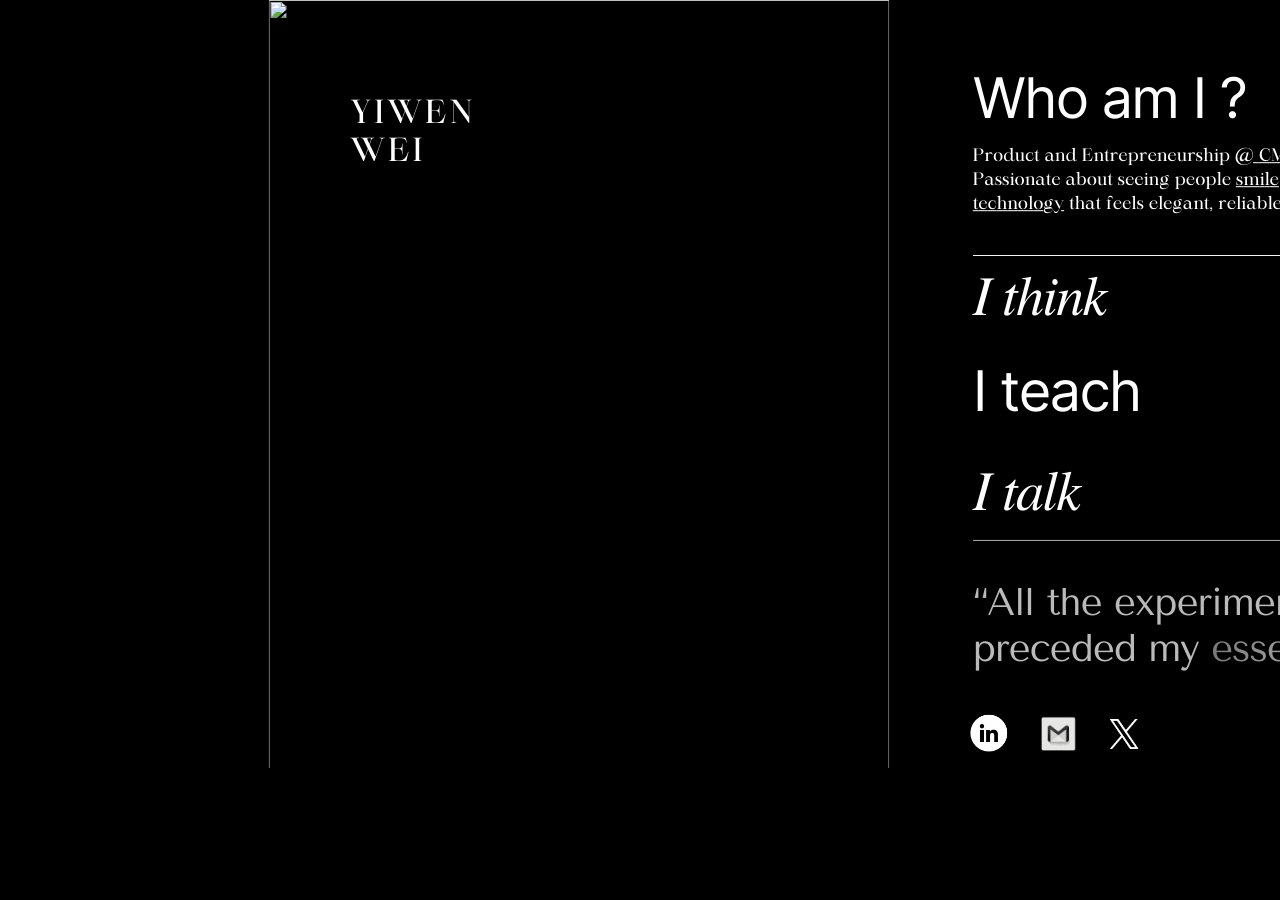
==== index.html @ cec00de2 "Initial commit: Canva portfolio site with local font fix Added @font-face declarations and font file" ====
<html dir="ltr" lang="zh-CN" class="theme light EHoceA"><head><base href="/"><meta charset="utf-8"><title>About Yiwen</title><meta name="app-name" content="export_website"><meta name="viewport" content="width=device-width, initial-scale=1"><link href="_assets/c1ca2d3def7d2287.ltr.css" rel="stylesheet" integrity="sha512-KveRue8/rs6152rrtLfxMZTU0KxVUM6NCJ596+BJI6HG150K3/7Qm46DfFQ6W+0emoL28CSxafCDNz3LKFchPw==" crossorigin="anonymous"><link href="_assets/static_font_4.ltr.css" rel="stylesheet"><link href="_assets/1f8a6f6bbb537094.runtime.js" rel="preload" as="script" crossorigin="anonymous" integrity="sha512-+CbTunkbuCr7mIoYYrFywRikY4MaYtxsS1b74LQ/fZqv4BLDIn92yjPuPOWsNhfhNEtiaW77tVCoNs6pOhcFww==" nonce=""><link href="_assets/fb765918bdc2d19b.s4le6a.vendor.js" rel="preload" as="script" crossorigin="anonymous" integrity="sha512-3VjFGpvNTvgZ+9x5P3x48AnYqgt3wImtyr7Brrkc1siXteKHnrY01r2kGXXPZuXzLfLQStWpxRPP3VEuZGvbQg==" nonce=""><link href="_assets/0fb5f701f46ae649.vendor.js" rel="preload" as="script" crossorigin="anonymous" integrity="sha512-pBu6gIQavVkHQN6pJ71AmrR1b7gJaqLQTOQIdSIhRzWBPe3LMw4cYdHhHiLgWKrIMn5Bw7+KxODkVU2HdrCQBQ==" nonce=""><link href="_assets/fbb09f3e97d2c37e.strings.js" rel="preload" as="script" crossorigin="anonymous" integrity="sha512-7NiBhCUqIbYDdKrbZu+t+xyvQ7RDbWGPdAMPLXkbD4oc9rkWF+8YFRoTaGBjUtn9N1GGR+h0pQAI2SEs7JgWvA==" nonce=""><link href="_assets/490ca3933174bcac.zh-CN.js" rel="preload" as="script" crossorigin="anonymous" integrity="sha512-CxVCpGTheE6O37YBZiXBdAiB2bSPMpC60DYMCWt5UPygSdshewLCFy0R3GC1L9j0eEipETMzH+zCJtPWfB6+fQ==" nonce=""><link href="_assets/ffc163f0c899fff1.js" rel="preload" as="script" crossorigin="anonymous" integrity="sha512-N4pfAkLYr+up09L6IAVlOd1/jBlAYldt3NO6eKLNy8w6Y/wA/sXD1rPYE0/FXITwcrUkSDLEu56kIfMk+ORLow==" nonce=""><meta name="referrer" content="strict-origin-when-cross-origin"><meta property="og:title" content="About Yiwen"><meta property="og:type" content="website"><meta name="description" content="Yiwen Aya Wei is a product and entrepreneurship instructor at CMU. Learn about her passion for elegant technology and helping people smile through innovation."><meta property="og:description" content="Yiwen Aya Wei is a product and entrepreneurship instructor at CMU. Learn about her passion for elegant technology and helping people smile through innovation."><meta name="twitter:description" content="Yiwen Aya Wei is a product and entrepreneurship instructor at CMU. Learn about her passion for elegant technology and helping people smile through innovation."><link rel="shortcut icon" href="_assets/images/2d0b56e7e51cf11036ad8734bdb67e2d.png"><link rel="icon" href="_assets/images/e53c4bd8da5e491d9ab09e7cf0daf874.png" sizes="192x192"><link rel="apple-touch-icon" href="_assets/images/725b756a69a7d4c235070e51acd85560.png" sizes="180x180"><link rel="stylesheet" type="text/css" href="_assets/a618e97bcb1059ad.ltr.css"><link rel="stylesheet" type="text/css" href="_assets/1f49dd41fb5f75f7.ltr.css"><link rel="stylesheet" type="text/css" href="_assets/ccd01f8a6eb123a4.ltr.css"><link rel="stylesheet" type="text/css" href="_assets/dfaff13b34a4593a.ltr.css"><link rel="stylesheet" type="text/css" href="_assets/5504421bb7eb9e32.ltr.css"><link rel="stylesheet" type="text/css" href="_assets/edb7c4ff061bab89.ltr.css"><link rel="stylesheet" type="text/css" href="_assets/dc4946096a210ac2.ltr.css"><link rel="stylesheet" type="text/css" href="_assets/f7688c2d15a1efc4.ltr.css"><link rel="stylesheet" href="css/fonts.css"><link rel="stylesheet" href="css/inline_styles.css"></head><body data-new-gr-c-s-check-loaded="14.1279.0" data-gr-ext-installed=""><div id="root"><div class="yIDCqA"><main class="_8OlyIw"><div class="_4KoDHA"><div class="ZRRuDw"><div style="height: 100%; width: 100%;"><div class="KYQZFA"><section id="PBD4JZDM9w6BmRwP" class="rGeu6w" data-scroll-ready="true" style="background-color: rgb(0, 0, 0);"><div><div class="_8jGYJw" style="width: 1903px; height: 928px;"><div class="fMSICA h517IA" aria-hidden="false"><div class="_5yhCRQ"><div class="onhyOQ" style="width: 1903px; height: 928px; align-items: center;"><div class="twbtjQ"><div class="GDnEHQ" style="width: 1903px; height: 928px; background-color: rgb(255, 255, 255);"><div class="o2Yl2g"><div class="_mXnjA" lang="zh-CN" style="width: 1903px; height: 928px;"><div class="_6t4CHA"><div class="a26Xuw"><div class="fbzKiw" style="background: rgb(0, 0, 0);"></div></div></div><div style="position: absolute; top: 92.8px; left: 92.8px; width: 1717.4px; height: 742.4px;"></div><div id="LBgT3dm0HZMHySR0" class="DF_utQ _0xkaeQ" style="width: 418.847px; height: 1.00531px; transform: translate(972.796px, 254.959px);"><div class="Zp7NQw"><div class="a26Xuw"><div class="fbzKiw" style="background: rgb(255, 255, 255);"></div></div><div style="position: absolute; top: 0px; left: 0px; transform-origin: 0px 0px; height: 1.00531px; width: 418.847px; pointer-events: none; transform: scale(1);"></div></div></div><div id="LBjX0YtvYQlp1MyD" class="DF_utQ _0xkaeQ" style="width: 418.847px; height: 1.00531px; transform: translate(972.796px, 539.839px);"><div class="Zp7NQw"><div class="a26Xuw"><div class="fbzKiw" style="background: rgb(255, 255, 255);"></div></div><div style="position: absolute; top: 0px; left: 0px; transform-origin: 0px 0px; height: 1.00531px; width: 418.847px; pointer-events: none; transform: scale(1);"></div></div></div><div id="__id8" class="DF_utQ _0xkaeQ" style="width: 51.4871px; height: 51.4871px; transform: translate(963.348px, 707.553px);"><div class="Zp7NQw"><div class="a26Xuw"><div class="PcHy7w"><div class="uk_25A Ty61NA"><div class="Izwocg" style="width: 51.4871px; height: 51.4871px; transform: translate(0px, 0px) rotate(0deg);"><img class="_7_i_XA" crossorigin="anonymous" draggable="false" src="_assets/media/9d3722064bab6db6ea065b5bd2889cf3.png"></div></div></div></div><div style="position: absolute; top: 0px; left: 0px; transform-origin: 0px 0px; height: 51.4871px; width: 51.4871px; pointer-events: none; transform: scale(1);"></div></div><a class="_3zDNwA" aria-labelledby="__id8" href="http://www.linkedin.com/in/yiwen-wei" target="_blank" rel="noopener nofollow"></a></div><div id="__id12" class="DF_utQ _0xkaeQ" style="width: 41.131px; height: 41.131px; transform: translate(1037.84px, 713.369px);"><div class="Zp7NQw"><div class="a26Xuw"><div class="PcHy7w"><div class="uk_25A Ty61NA"><div class="Izwocg" style="width: 41.131px; height: 41.131px; transform: translate(0px, 0px) rotate(0deg);"><img class="_7_i_XA" crossorigin="anonymous" draggable="false" src="_assets/media/f44eb77d730d2ccdb31b333d94e9e492.png"></div></div></div></div><div style="position: absolute; top: 0px; left: 0px; transform-origin: 0px 0px; height: 41.131px; width: 41.131px; pointer-events: none; transform: scale(1);"></div></div><a class="_3zDNwA" aria-labelledby="__id12" href="mailto:yiwenwei@andrew.cmu.edu" target="_blank" rel="noopener nofollow"></a></div><div id="__id16" class="DF_utQ _0xkaeQ" style="width: 29.3178px; height: 29.9671px; transform: translate(1109.65px, 718.951px);"><div class="Zp7NQw"><div class="a26Xuw"><div class="PcHy7w"><div class="uk_25A Ty61NA"><div class="Izwocg" style="width: 29.3178px; height: 29.9671px; transform: translate(0px, 0px) rotate(0deg);"><img class="_7_i_XA" crossorigin="anonymous" draggable="false" src="_assets/media/9a21d702b8afd5e2401526742ae43cfd.png"></div></div></div></div><div style="position: absolute; top: 0px; left: 0px; transform-origin: 0px 0px; height: 29.9671px; width: 29.3178px; pointer-events: none; transform: scale(1);"></div></div><a class="_3zDNwA" aria-labelledby="__id16" href="https://x.com/yiwen_aya_wei" target="_blank" rel="noopener nofollow"></a></div><div style="clip-path: polygon(268.5px 0px, 889.352px 0px, 889.352px 768px, 268.5px 768px);"><div id="LBDCd1JmbqkJhPRP" class="DF_utQ _0xkaeQ" style="width: 620.852px; height: 931.278px; transform: translate(268.5px, 0px);"><div class="DF_utQ" style="width: 620.852px; height: 931.278px;"><div class="Zp7NQw"><div class="a26Xuw"><div class="PcHy7w"><div class="uk_25A Ty61NA"><div class="Izwocg" style="width: 620.852px; height: 931.278px; transform: translate(-5.68434e-14px, 0px) rotate(0deg);"><img class="_7_i_XA" crossorigin="anonymous" draggable="false" src="_assets/media/ad4653b889e9ec37ab13d9b732376e54.png"></div></div></div></div><div style="position: absolute; top: 0px; left: 0px; transform-origin: 0px 0px; height: 931.278px; width: 620.852px; pointer-events: none; transform: scale(1);"></div></div></div></div></div><div id="LBzm9W79wkmqfjVS" class="DF_utQ _0xkaeQ" style="width: 391.205px; height: 76px; transform: translate(350.29px, 95.8px);"><div class="aF9o6Q _0yZ6Qg" style="writing-mode: horizontal-tb; width: 391.205px; height: 76px;"><div><div class="E8yZTA"><div><div lang="zh-CN" class="_2UyCZQ vkN2Cw Mb8E_A e1_zQg"><p class="_28USrA GEC0sA XN6uKA _4N4NA" style="font-family: YAEVJbPN7sA_0, auto; --H97cbQ: 31.9996px; color: rgb(255, 255, 255); line-height: 38px; letter-spacing: 0.1em; --gixK-A: 0; text-transform: uppercase; --kJ5CrQ: 0; --zPlnxA: none; list-style-type: none;"><span class="a_GcMg" style="font-size: 1em; font-weight: 700; font-style: normal; color: rgb(255, 255, 255); font-kerning: none; text-decoration-line: none; text-decoration-thickness: initial; text-decoration-style: initial;">Yiwen</span><span class="a_GcMg zYq_BQ" style="font-size: 1em; font-weight: 700; font-style: normal; color: rgb(255, 255, 255); font-kerning: none; text-decoration-line: none; text-decoration-thickness: initial; text-decoration-style: initial;"> </span></p><p class="_28USrA GEC0sA XN6uKA" style="font-family: YAEVJbPN7sA_0, auto; --H97cbQ: 31.9996px; color: rgb(255, 255, 255); line-height: 38px; letter-spacing: 0.1em; --gixK-A: 0; text-transform: uppercase; --kJ5CrQ: 0; --zPlnxA: none; list-style-type: none;"><span class="a_GcMg" style="font-size: 1em; font-weight: 700; font-style: normal; color: rgb(255, 255, 255); font-kerning: none; text-decoration-line: none; text-decoration-thickness: initial; text-decoration-style: initial;">Wei</span></p></div></div></div></div></div></div><div id="LBBsfTgmzmw24h5m" class="DF_utQ _0xkaeQ" style="width: 348.936px; height: 67px; transform: translate(972.796px, 65.2493px);"><div class="aF9o6Q _0yZ6Qg" style="writing-mode: horizontal-tb; width: 348.936px; height: 67px;"><div><div class="E8yZTA"><div><div lang="zh-CN" class="_2UyCZQ vkN2Cw Mb8E_A e1_zQg"><p class="_28USrA GEC0sA XN6uKA _4N4NA" style="font-family: YAFdJlMyO4g_2, auto; --H97cbQ: 56px; color: rgb(255, 255, 255); line-height: 67px; letter-spacing: -0.03em; --gixK-A: 0; text-transform: none; --kJ5CrQ: 0; --zPlnxA: none; list-style-type: none;"><span class="a_GcMg" style="font-size: 1em; font-weight: 400; font-style: normal; color: rgb(255, 255, 255); font-kerning: none; text-decoration-line: none; text-decoration-thickness: initial; text-decoration-style: initial;">Who am I ?</span></p></div></div></div></div></div></div><div id="LB9Mk4jffcm2QdtQ" class="DF_utQ _0xkaeQ" style="width: 275.699px; height: 67px; transform: translate(972.796px, 358.337px);"><div class="aF9o6Q _0yZ6Qg" style="writing-mode: horizontal-tb; width: 275.699px; height: 67px;"><div><div class="E8yZTA"><div><div lang="zh-CN" class="_2UyCZQ vkN2Cw e1_zQg"><p class="_28USrA GEC0sA XN6uKA _4N4NA" style="font-family: YAFdJlMyO4g_2, auto; --H97cbQ: 56px; color: rgb(255, 255, 255); line-height: 67px; letter-spacing: -0.03em; --gixK-A: 0; text-transform: none; --kJ5CrQ: 0; --zPlnxA: none; list-style-type: none;"><span class="a_GcMg" style="font-size: 1em; font-weight: 400; font-style: normal; color: rgb(255, 255, 255); font-kerning: none; text-decoration-line: none; text-decoration-thickness: initial; text-decoration-style: initial;">I teach</span></p></div></div></div></div></div></div><div id="LBnsrLPZQhnNL6q7" class="DF_utQ _0xkaeQ" style="width: 22.8578px; height: 16px; transform: translate(1298.87px, 383.837px);"><div class="aF9o6Q _0yZ6Qg" style="writing-mode: horizontal-tb; width: 22.8578px; height: 16px;"><div><div class="E8yZTA"><div><div lang="zh-CN" class="_2UyCZQ vkN2Cw e1_zQg"><p class="_28USrA GEC0sA XN6uKA _4N4NA" style="font-family: YAFdJlMyO4g_2, auto; --H97cbQ: 13.3333px; color: rgb(255, 255, 255); line-height: 15px; letter-spacing: 0.08em; --gixK-A: 0; text-transform: uppercase; --kJ5CrQ: 0; --zPlnxA: none; list-style-type: none;"><span class="a_GcMg" style="font-size: 1em; font-weight: 400; font-style: normal; color: rgb(255, 255, 255); font-kerning: none; text-decoration-line: none; text-decoration-thickness: initial; text-decoration-style: initial;">02</span></p></div></div></div></div></div></div><div id="LBrtFtQf2kZDQLHR" class="DF_utQ _0xkaeQ" style="width: 611.627px; height: 92px; transform: translate(972.796px, 579.344px); opacity: 0.730937;"><div class="aF9o6Q _0yZ6Qg" style="writing-mode: horizontal-tb; width: 611.627px; height: 92px;"><div><div class="E8yZTA"><div><div lang="zh-CN" class="_2UyCZQ vkN2Cw Mb8E_A e1_zQg"><p class="_28USrA GEC0sA XN6uKA _4N4NA" style="font-family: YACgEVY5j_w_0, auto; --H97cbQ: 38.6671px; color: rgb(255, 255, 255); line-height: 46px; letter-spacing: -0.03em; --gixK-A: 0; text-transform: none; --kJ5CrQ: 0; --zPlnxA: none; list-style-type: none;"><span class="a_GcMg" style="font-size: 1em; font-weight: 400; font-style: normal; color: rgb(255, 255, 255); font-kerning: none; text-decoration-line: none; text-decoration-thickness: initial; text-decoration-style: initial;">“All the experiments I did<br>preceded my </span><span class="a_GcMg" style="--kPI9Uw: 0; font-size: 1em; font-weight: 400; font-style: normal; font-kerning: none; text-decoration-line: none; text-decoration-thickness: initial; text-decoration-style: initial;">essence</span><span class="a_GcMg" style="font-size: 1em; font-weight: 400; font-style: normal; color: rgb(255, 255, 255); font-kerning: none; text-decoration-line: none; text-decoration-thickness: initial; text-decoration-style: initial;">...”</span></p></div></div><div class="IBvdUw" aria-hidden="true"><div lang="zh-CN" class="_2UyCZQ vkN2Cw Mb8E_A"><p class="_28USrA GEC0sA XN6uKA _4N4NA T4Rl4A _6_lymw" style="font-family: YACgEVY5j_w_0, auto; --H97cbQ: 38.6671px; line-height: 46px; letter-spacing: -0.03em; --gixK-A: 0; text-transform: none; --kJ5CrQ: 0; --zPlnxA: none; list-style-type: none; background-image: url(&quot;data:image/svg+xml,%3Csvg xmlns='http://www.w3.org/2000/svg' viewBox='160.963 -30.834 293.747 199.668' width='293.747' height='199.668'%3E%3Cdefs%3E%3ClinearGradient id='g' gradientUnits='userSpaceOnUse' x1='238.297' y1='69' x2='377.375' y2='69'%3E%3Cstop stop-color='%23a6a6a6' stop-opacity='1' offset='0'/%3E%3Cstop stop-color='%23ffffff' stop-opacity='1' offset='1'/%3E%3C/linearGradient%3E%3C/defs%3E%3Crect x='160.963' y='-30.834' width='293.747' height='199.668' fill='url(%23g)'/%3E%3C/svg%3E&quot;); background-position: 238.297px 46.5px; margin-block-start: -77.3342px; --3foukQ: 77.3342px;"><span class="a_GcMg" style="--kPI9Uw: 0; font-size: 1em; font-weight: 400; font-style: normal; font-kerning: none; text-decoration-line: none; text-decoration-thickness: initial; text-decoration-style: initial;">“All the experiments I did<br>preceded my </span><span class="a_GcMg" style="font-size: 1em; font-weight: 400; font-style: normal; color: transparent; font-kerning: none; text-decoration-line: none; text-decoration-thickness: initial; text-decoration-style: initial;">essence</span><span class="a_GcMg" style="--kPI9Uw: 0; font-size: 1em; font-weight: 400; font-style: normal; font-kerning: none; text-decoration-line: none; text-decoration-thickness: initial; text-decoration-style: initial;">...”</span></p></div></div></div></div></div></div><div id="LB4sSj5DxgVQFvYp" class="DF_utQ _0xkaeQ" style="width: 275.699px; height: 68px; transform: translate(972.796px, 259.964px);"><div class="aF9o6Q _0yZ6Qg" style="writing-mode: horizontal-tb; width: 275.699px; height: 68px;"><div><div class="E8yZTA"><div><div lang="zh-CN" class="_2UyCZQ vkN2Cw e1_zQg"><p class="_28USrA GEC0sA XN6uKA _4N4NA" style="font-family: YACgEfOAqSo_0, auto; --H97cbQ: 56px; color: rgb(255, 255, 255); line-height: 67px; letter-spacing: -0.03em; --gixK-A: 0; text-transform: none; --kJ5CrQ: 0; --zPlnxA: none; list-style-type: none;"><span class="a_GcMg" style="font-size: 1em; font-weight: 400; font-style: italic; color: rgb(255, 255, 255); font-kerning: none; text-decoration-line: none; text-decoration-thickness: initial; text-decoration-style: initial;">I think</span></p></div></div></div></div></div></div><div id="LBNFnN3BBrtQ3sWG" class="DF_utQ _0xkaeQ" style="width: 22.8578px; height: 16px; transform: translate(1298.87px, 285.964px);"><div class="aF9o6Q _0yZ6Qg" style="writing-mode: horizontal-tb; width: 22.8578px; height: 16px;"><div class="AModoQ"><div class="_5kZSsQ" style="text-shadow: rgba(0, 0, 0, 0.3) 0.235702px 0.235702px 0.166666px; filter: opacity(1); transform: translate(0px, 0px);"><div><div lang="zh-CN" class="_2UyCZQ vkN2Cw Mb8E_A"><p class="_28USrA GEC0sA XN6uKA _4N4NA" style="font-family: YAFdJlMyO4g_2, auto; --H97cbQ: 13.3333px; color: transparent; line-height: 15px; letter-spacing: 0.08em; --gixK-A: 0; text-transform: uppercase; --kJ5CrQ: 0; --zPlnxA: none; list-style-type: none;"><span class="a_GcMg" style="font-size: 1em; font-weight: 400; font-style: normal; color: transparent; font-kerning: none; text-decoration-line: none; text-decoration-thickness: initial; text-decoration-style: initial;">01</span></p></div></div></div><div><div><div class="E8yZTA"><div><div lang="zh-CN" class="_2UyCZQ vkN2Cw Mb8E_A e1_zQg"><p class="_28USrA GEC0sA XN6uKA _4N4NA" style="font-family: YAFdJlMyO4g_2, auto; --H97cbQ: 13.3333px; color: rgb(255, 255, 255); line-height: 15px; letter-spacing: 0.08em; --gixK-A: 0; text-transform: uppercase; --kJ5CrQ: 0; --zPlnxA: none; list-style-type: none;"><span class="a_GcMg" style="font-size: 1em; font-weight: 400; font-style: normal; color: rgb(255, 255, 255); font-kerning: none; text-decoration-line: none; text-decoration-thickness: initial; text-decoration-style: initial;">01</span></p></div></div></div></div></div></div></div></div><div id="LBVKchzfdp9MpRN0" class="DF_utQ _0xkaeQ" style="width: 275.699px; height: 68px; transform: translate(972.796px, 455.337px);"><div class="aF9o6Q _0yZ6Qg" style="writing-mode: horizontal-tb; width: 275.699px; height: 68px;"><div><div class="E8yZTA"><div><div lang="zh-CN" class="_2UyCZQ vkN2Cw e1_zQg"><p class="_28USrA GEC0sA XN6uKA _4N4NA" style="font-family: YACgEfOAqSo_0, auto; --H97cbQ: 56px; color: rgb(255, 255, 255); line-height: 67px; letter-spacing: -0.03em; --gixK-A: 0; text-transform: none; --kJ5CrQ: 0; --zPlnxA: none; list-style-type: none;"><span class="a_GcMg" style="font-size: 1em; font-weight: 400; font-style: italic; color: rgb(255, 255, 255); font-kerning: none; text-decoration-line: none; text-decoration-thickness: initial; text-decoration-style: initial;">I talk</span></p></div></div></div></div></div></div><div id="LBpzCD4WwzL7XCmt" class="DF_utQ _0xkaeQ" style="width: 22.8578px; height: 16px; transform: translate(1298.87px, 481.337px);"><div class="aF9o6Q _0yZ6Qg" style="writing-mode: horizontal-tb; width: 22.8578px; height: 16px;"><div><div class="E8yZTA"><div><div lang="zh-CN" class="_2UyCZQ vkN2Cw e1_zQg"><p class="_28USrA GEC0sA XN6uKA _4N4NA" style="font-family: YAFdJlMyO4g_2, auto; --H97cbQ: 13.3333px; color: rgb(255, 255, 255); line-height: 15px; letter-spacing: 0.08em; --gixK-A: 0; text-transform: uppercase; --kJ5CrQ: 0; --zPlnxA: none; list-style-type: none;"><span class="a_GcMg" style="font-size: 1em; font-weight: 400; font-style: normal; color: rgb(255, 255, 255); font-kerning: none; text-decoration-line: none; text-decoration-thickness: initial; text-decoration-style: initial;">03</span></p></div></div></div></div></div></div><div id="LBWkLWRYQkZjxbTL" class="DF_utQ _0xkaeQ" style="width: 455.708px; height: 68.5333px; transform: translate(972.796px, 147.926px);"><div class="aF9o6Q _0yZ6Qg" style="writing-mode: horizontal-tb; width: 455.708px; height: 68.5333px;"><div class="AModoQ"><div><div style="transform: translate(0px, -1.73334px);"><div class="E8yZTA"><div><div lang="zh-CN" class="_2UyCZQ vkN2Cw Mb8E_A e1_zQg"><p class="_28USrA GEC0sA XN6uKA SglrXg _4N4NA" style="font-family: YAEVJbPN7sA_0, auto; --H97cbQ: 17.3334px; color: rgb(255, 255, 255); line-height: 24px; letter-spacing: 0em; --gixK-A: 0; text-transform: none; --kJ5CrQ: 0; --zPlnxA: none; list-style-type: none;"><span class="xtSH_A"><span class="a_GcMg jfNO9A" style="font-size: 1em; font-weight: 400; font-style: normal; color: rgb(255, 255, 255); font-kerning: normal; text-decoration-line: none; text-decoration-thickness: initial; text-decoration-style: initial; width: 11.4725px; top: 0px; left: 0px; --q1eooA: 1;">P</span><span class="a_GcMg jfNO9A" style="font-size: 1em; font-weight: 400; font-style: normal; color: rgb(255, 255, 255); font-kerning: normal; text-decoration-line: none; text-decoration-thickness: initial; text-decoration-style: initial; width: 8.71698px; top: 0px; left: 0px; --q1eooA: 1;">r</span><span class="a_GcMg jfNO9A" style="font-size: 1em; font-weight: 400; font-style: normal; color: rgb(255, 255, 255); font-kerning: normal; text-decoration-line: none; text-decoration-thickness: initial; text-decoration-style: initial; width: 10.2247px; top: 0px; left: 0px; --q1eooA: 1;">o</span><span class="a_GcMg jfNO9A" style="font-size: 1em; font-weight: 400; font-style: normal; color: rgb(255, 255, 255); font-kerning: normal; text-decoration-line: none; text-decoration-thickness: initial; text-decoration-style: initial; width: 11.5591px; top: 0px; left: 0px; --q1eooA: 1;">d</span><span class="a_GcMg jfNO9A" style="font-size: 1em; font-weight: 400; font-style: normal; color: rgb(255, 255, 255); font-kerning: normal; text-decoration-line: none; text-decoration-thickness: initial; text-decoration-style: initial; width: 10.294px; top: 0px; left: 0px; --q1eooA: 1;">u</span><span class="a_GcMg jfNO9A" style="font-size: 1em; font-weight: 400; font-style: normal; color: rgb(255, 255, 255); font-kerning: normal; text-decoration-line: none; text-decoration-thickness: initial; text-decoration-style: initial; width: 9.02892px; top: 0px; left: 0px; --q1eooA: 1;">c</span><span class="a_GcMg jfNO9A" style="font-size: 1em; font-weight: 400; font-style: normal; color: rgb(255, 255, 255); font-kerning: normal; text-decoration-line: none; text-decoration-thickness: initial; text-decoration-style: initial; width: 5.52826px; top: 0px; left: 0px; --q1eooA: 1;">t</span></span><span class="a_GcMg zV8YKg" style="font-size: 1em; font-weight: 400; font-style: normal; color: rgb(255, 255, 255); font-kerning: normal; text-decoration-line: none; text-decoration-thickness: initial; text-decoration-style: initial; width: 4.85239px; top: 0px; left: 0px; --q1eooA: 1;"> </span><span class="xtSH_A"><span class="a_GcMg jfNO9A" style="font-size: 1em; font-weight: 400; font-style: normal; color: rgb(255, 255, 255); font-kerning: normal; text-decoration-line: none; text-decoration-thickness: initial; text-decoration-style: initial; width: 10.398px; top: 0px; left: 0px; --q1eooA: 1;">a</span><span class="a_GcMg jfNO9A" style="font-size: 1em; font-weight: 400; font-style: normal; color: rgb(255, 255, 255); font-kerning: normal; text-decoration-line: none; text-decoration-thickness: initial; text-decoration-style: initial; width: 10.6406px; top: 0px; left: 0px; --q1eooA: 1;">n</span><span class="a_GcMg jfNO9A" style="font-size: 1em; font-weight: 400; font-style: normal; color: rgb(255, 255, 255); font-kerning: normal; text-decoration-line: none; text-decoration-thickness: initial; text-decoration-style: initial; width: 11.5591px; top: 0px; left: 0px; --q1eooA: 1;">d</span></span><span class="a_GcMg zV8YKg" style="font-size: 1em; font-weight: 400; font-style: normal; color: rgb(255, 255, 255); font-kerning: normal; text-decoration-line: none; text-decoration-thickness: initial; text-decoration-style: initial; width: 4.85239px; top: 0px; left: 0px; --q1eooA: 1;"> </span><span class="xtSH_A"><span class="a_GcMg jfNO9A" style="font-size: 1em; font-weight: 400; font-style: normal; color: rgb(255, 255, 255); font-kerning: normal; text-decoration-line: none; text-decoration-thickness: initial; text-decoration-style: initial; width: 11.5764px; top: 0px; left: 0px; --q1eooA: 1;">E</span><span class="a_GcMg jfNO9A" style="font-size: 1em; font-weight: 400; font-style: normal; color: rgb(255, 255, 255); font-kerning: normal; text-decoration-line: none; text-decoration-thickness: initial; text-decoration-style: initial; width: 10.6406px; top: 0px; left: 0px; --q1eooA: 1;">n</span><span class="a_GcMg jfNO9A" style="font-size: 1em; font-weight: 400; font-style: normal; color: rgb(255, 255, 255); font-kerning: normal; text-decoration-line: none; text-decoration-thickness: initial; text-decoration-style: initial; width: 5.52826px; top: 0px; left: 0px; --q1eooA: 1;">t</span><span class="a_GcMg jfNO9A" style="font-size: 1em; font-weight: 400; font-style: normal; color: rgb(255, 255, 255); font-kerning: normal; text-decoration-line: none; text-decoration-thickness: initial; text-decoration-style: initial; width: 8.71698px; top: 0px; left: 0px; --q1eooA: 1;">r</span><span class="a_GcMg jfNO9A" style="font-size: 1em; font-weight: 400; font-style: normal; color: rgb(255, 255, 255); font-kerning: normal; text-decoration-line: none; text-decoration-thickness: initial; text-decoration-style: initial; width: 9.28888px; top: 0px; left: 0px; --q1eooA: 1;">e</span><span class="a_GcMg jfNO9A" style="font-size: 1em; font-weight: 400; font-style: normal; color: rgb(255, 255, 255); font-kerning: normal; text-decoration-line: none; text-decoration-thickness: initial; text-decoration-style: initial; width: 11.2472px; top: 0px; left: 0px; --q1eooA: 1;">p</span><span class="a_GcMg jfNO9A" style="font-size: 1em; font-weight: 400; font-style: normal; color: rgb(255, 255, 255); font-kerning: normal; text-decoration-line: none; text-decoration-thickness: initial; text-decoration-style: initial; width: 8.71698px; top: 0px; left: 0px; --q1eooA: 1;">r</span><span class="a_GcMg jfNO9A" style="font-size: 1em; font-weight: 400; font-style: normal; color: rgb(255, 255, 255); font-kerning: normal; text-decoration-line: none; text-decoration-thickness: initial; text-decoration-style: initial; width: 9.28888px; top: 0px; left: 0px; --q1eooA: 1;">e</span><span class="a_GcMg jfNO9A" style="font-size: 1em; font-weight: 400; font-style: normal; color: rgb(255, 255, 255); font-kerning: normal; text-decoration-line: none; text-decoration-thickness: initial; text-decoration-style: initial; width: 10.6406px; top: 0px; left: 0px; --q1eooA: 1;">n</span><span class="a_GcMg jfNO9A" style="font-size: 1em; font-weight: 400; font-style: normal; color: rgb(255, 255, 255); font-kerning: normal; text-decoration-line: none; text-decoration-thickness: initial; text-decoration-style: initial; width: 9.28888px; top: 0px; left: 0px; --q1eooA: 1;">e</span><span class="a_GcMg jfNO9A" style="font-size: 1em; font-weight: 400; font-style: normal; color: rgb(255, 255, 255); font-kerning: normal; text-decoration-line: none; text-decoration-thickness: initial; text-decoration-style: initial; width: 10.294px; top: 0px; left: 0px; --q1eooA: 1;">u</span><span class="a_GcMg jfNO9A" style="font-size: 1em; font-weight: 400; font-style: normal; color: rgb(255, 255, 255); font-kerning: normal; text-decoration-line: none; text-decoration-thickness: initial; text-decoration-style: initial; width: 8.71698px; top: 0px; left: 0px; --q1eooA: 1;">r</span><span class="a_GcMg jfNO9A" style="font-size: 1em; font-weight: 400; font-style: normal; color: rgb(255, 255, 255); font-kerning: normal; text-decoration-line: none; text-decoration-thickness: initial; text-decoration-style: initial; width: 7.3999px; top: 0px; left: 0px; --q1eooA: 1;">s</span><span class="a_GcMg jfNO9A" style="font-size: 1em; font-weight: 400; font-style: normal; color: rgb(255, 255, 255); font-kerning: normal; text-decoration-line: none; text-decoration-thickness: initial; text-decoration-style: initial; width: 10.6406px; top: 0px; left: 0px; --q1eooA: 1;">h</span><span class="a_GcMg jfNO9A" style="font-size: 1em; font-weight: 400; font-style: normal; color: rgb(255, 255, 255); font-kerning: normal; text-decoration-line: none; text-decoration-thickness: initial; text-decoration-style: initial; width: 5.09502px; top: 0px; left: 0px; --q1eooA: 1;">i</span><span class="a_GcMg jfNO9A" style="font-size: 1em; font-weight: 400; font-style: normal; color: rgb(255, 255, 255); font-kerning: normal; text-decoration-line: none; text-decoration-thickness: initial; text-decoration-style: initial; width: 11.2472px; top: 0px; left: 0px; --q1eooA: 1;">p</span></span><span class="a_GcMg zV8YKg" style="font-size: 1em; font-weight: 400; font-style: normal; color: rgb(255, 255, 255); font-kerning: normal; text-decoration-line: none; text-decoration-thickness: initial; text-decoration-style: initial; width: 4.85239px; top: 0px; left: 0px; --q1eooA: 1;"> </span><span class="a_GcMg jfNO9A" style="font-size: 1em; font-weight: 400; font-style: normal; color: rgb(255, 255, 255); font-kerning: normal; text-decoration-line: underline; text-decoration-thickness: initial; text-decoration-style: initial; width: 18.9763px; top: 0px; left: 0px; --q1eooA: 1;">@</span><span class="a_GcMg zV8YKg" style="font-size: 1em; font-weight: 400; font-style: normal; color: rgb(255, 255, 255); font-kerning: normal; text-decoration-line: underline; text-decoration-thickness: initial; text-decoration-style: initial; width: 4.85239px; top: 0px; left: 0px; --q1eooA: 1;"> </span><span class="xtSH_A"><span class="a_GcMg jfNO9A" style="font-size: 1em; font-weight: 400; font-style: normal; color: rgb(255, 255, 255); font-kerning: normal; text-decoration-line: underline; text-decoration-thickness: initial; text-decoration-style: initial; width: 12.3736px; top: 0px; left: 0px; --q1eooA: 1;">C</span><span class="a_GcMg jfNO9A" style="font-size: 1em; font-weight: 400; font-style: normal; color: rgb(255, 255, 255); font-kerning: normal; text-decoration-line: underline; text-decoration-thickness: initial; text-decoration-style: initial; width: 14.8691px; top: 0px; left: 0px; --q1eooA: 1;">M</span><span class="a_GcMg jfNO9A" style="font-size: 1em; font-weight: 400; font-style: normal; color: rgb(255, 255, 255); font-kerning: normal; text-decoration-line: underline; text-decoration-thickness: initial; text-decoration-style: initial; width: 12.8242px; top: 0px; left: 0px; --q1eooA: 1;">U</span></span></p><p class="_28USrA GEC0sA XN6uKA SglrXg" style="font-family: YAEVJbPN7sA_0, auto; --H97cbQ: 17.3334px; color: rgb(255, 255, 255); line-height: 24px; letter-spacing: 0em; --gixK-A: 0; text-transform: none; --kJ5CrQ: 0; --zPlnxA: none; list-style-type: none;"><span class="xtSH_A"><span class="a_GcMg jfNO9A" style="font-size: 1em; font-weight: 400; font-style: normal; color: rgb(255, 255, 255); font-kerning: normal; text-decoration-line: none; text-decoration-thickness: initial; text-decoration-style: initial; width: 11.4725px; top: 0px; left: 0px; --q1eooA: 1;">P</span><span class="a_GcMg jfNO9A" style="font-size: 1em; font-weight: 400; font-style: normal; color: rgb(255, 255, 255); font-kerning: normal; text-decoration-line: none; text-decoration-thickness: initial; text-decoration-style: initial; width: 10.398px; top: 0px; left: 0px; --q1eooA: 1;">a</span><span class="a_GcMg jfNO9A" style="font-size: 1em; font-weight: 400; font-style: normal; color: rgb(255, 255, 255); font-kerning: normal; text-decoration-line: none; text-decoration-thickness: initial; text-decoration-style: initial; width: 7.3999px; top: 0px; left: 0px; --q1eooA: 1;">s</span><span class="a_GcMg jfNO9A" style="font-size: 1em; font-weight: 400; font-style: normal; color: rgb(255, 255, 255); font-kerning: normal; text-decoration-line: none; text-decoration-thickness: initial; text-decoration-style: initial; width: 7.3999px; top: 0px; left: 0px; --q1eooA: 1;">s</span><span class="a_GcMg jfNO9A" style="font-size: 1em; font-weight: 400; font-style: normal; color: rgb(255, 255, 255); font-kerning: normal; text-decoration-line: none; text-decoration-thickness: initial; text-decoration-style: initial; width: 5.09502px; top: 0px; left: 0px; --q1eooA: 1;">i</span><span class="a_GcMg jfNO9A" style="font-size: 1em; font-weight: 400; font-style: normal; color: rgb(255, 255, 255); font-kerning: normal; text-decoration-line: none; text-decoration-thickness: initial; text-decoration-style: initial; width: 10.2247px; top: 0px; left: 0px; --q1eooA: 1;">o</span><span class="a_GcMg jfNO9A" style="font-size: 1em; font-weight: 400; font-style: normal; color: rgb(255, 255, 255); font-kerning: normal; text-decoration-line: none; text-decoration-thickness: initial; text-decoration-style: initial; width: 10.6406px; top: 0px; left: 0px; --q1eooA: 1;">n</span><span class="a_GcMg jfNO9A" style="font-size: 1em; font-weight: 400; font-style: normal; color: rgb(255, 255, 255); font-kerning: normal; text-decoration-line: none; text-decoration-thickness: initial; text-decoration-style: initial; width: 10.398px; top: 0px; left: 0px; --q1eooA: 1;">a</span><span class="a_GcMg jfNO9A" style="font-size: 1em; font-weight: 400; font-style: normal; color: rgb(255, 255, 255); font-kerning: normal; text-decoration-line: none; text-decoration-thickness: initial; text-decoration-style: initial; width: 5.52826px; top: 0px; left: 0px; --q1eooA: 1;">t</span><span class="a_GcMg jfNO9A" style="font-size: 1em; font-weight: 400; font-style: normal; color: rgb(255, 255, 255); font-kerning: normal; text-decoration-line: none; text-decoration-thickness: initial; text-decoration-style: initial; width: 9.28888px; top: 0px; left: 0px; --q1eooA: 1;">e</span></span><span class="a_GcMg zV8YKg" style="font-size: 1em; font-weight: 400; font-style: normal; color: rgb(255, 255, 255); font-kerning: normal; text-decoration-line: none; text-decoration-thickness: initial; text-decoration-style: initial; width: 4.85239px; top: 0px; left: 0px; --q1eooA: 1;"> </span><span class="xtSH_A"><span class="a_GcMg jfNO9A" style="font-size: 1em; font-weight: 400; font-style: normal; color: rgb(255, 255, 255); font-kerning: normal; text-decoration-line: none; text-decoration-thickness: initial; text-decoration-style: initial; width: 10.398px; top: 0px; left: 0px; --q1eooA: 1;">a</span><span class="a_GcMg jfNO9A" style="font-size: 1em; font-weight: 400; font-style: normal; color: rgb(255, 255, 255); font-kerning: normal; text-decoration-line: none; text-decoration-thickness: initial; text-decoration-style: initial; width: 10.9006px; top: 0px; left: 0px; --q1eooA: 1;">b</span><span class="a_GcMg jfNO9A" style="font-size: 1em; font-weight: 400; font-style: normal; color: rgb(255, 255, 255); font-kerning: normal; text-decoration-line: none; text-decoration-thickness: initial; text-decoration-style: initial; width: 10.2247px; top: 0px; left: 0px; --q1eooA: 1;">o</span><span class="a_GcMg jfNO9A" style="font-size: 1em; font-weight: 400; font-style: normal; color: rgb(255, 255, 255); font-kerning: normal; text-decoration-line: none; text-decoration-thickness: initial; text-decoration-style: initial; width: 10.294px; top: 0px; left: 0px; --q1eooA: 1;">u</span><span class="a_GcMg jfNO9A" style="font-size: 1em; font-weight: 400; font-style: normal; color: rgb(255, 255, 255); font-kerning: normal; text-decoration-line: none; text-decoration-thickness: initial; text-decoration-style: initial; width: 5.52826px; top: 0px; left: 0px; --q1eooA: 1;">t</span></span><span class="a_GcMg zV8YKg" style="font-size: 1em; font-weight: 400; font-style: normal; color: rgb(255, 255, 255); font-kerning: normal; text-decoration-line: none; text-decoration-thickness: initial; text-decoration-style: initial; width: 4.85239px; top: 0px; left: 0px; --q1eooA: 1;"> </span><span class="xtSH_A"><span class="a_GcMg jfNO9A" style="font-size: 1em; font-weight: 400; font-style: normal; color: rgb(255, 255, 255); font-kerning: normal; text-decoration-line: none; text-decoration-thickness: initial; text-decoration-style: initial; width: 7.3999px; top: 0px; left: 0px; --q1eooA: 1;">s</span><span class="a_GcMg jfNO9A" style="font-size: 1em; font-weight: 400; font-style: normal; color: rgb(255, 255, 255); font-kerning: normal; text-decoration-line: none; text-decoration-thickness: initial; text-decoration-style: initial; width: 9.28888px; top: 0px; left: 0px; --q1eooA: 1;">e</span><span class="a_GcMg jfNO9A" style="font-size: 1em; font-weight: 400; font-style: normal; color: rgb(255, 255, 255); font-kerning: normal; text-decoration-line: none; text-decoration-thickness: initial; text-decoration-style: initial; width: 9.28888px; top: 0px; left: 0px; --q1eooA: 1;">e</span><span class="a_GcMg jfNO9A" style="font-size: 1em; font-weight: 400; font-style: normal; color: rgb(255, 255, 255); font-kerning: normal; text-decoration-line: none; text-decoration-thickness: initial; text-decoration-style: initial; width: 5.09502px; top: 0px; left: 0px; --q1eooA: 1;">i</span><span class="a_GcMg jfNO9A" style="font-size: 1em; font-weight: 400; font-style: normal; color: rgb(255, 255, 255); font-kerning: normal; text-decoration-line: none; text-decoration-thickness: initial; text-decoration-style: initial; width: 10.6406px; top: 0px; left: 0px; --q1eooA: 1;">n</span><span class="a_GcMg jfNO9A" style="font-size: 1em; font-weight: 400; font-style: normal; color: rgb(255, 255, 255); font-kerning: normal; text-decoration-line: none; text-decoration-thickness: initial; text-decoration-style: initial; width: 10.5193px; top: 0px; left: 0px; --q1eooA: 1;">g</span></span><span class="a_GcMg zV8YKg" style="font-size: 1em; font-weight: 400; font-style: normal; color: rgb(255, 255, 255); font-kerning: normal; text-decoration-line: none; text-decoration-thickness: initial; text-decoration-style: initial; width: 4.85239px; top: 0px; left: 0px; --q1eooA: 1;"> </span><span class="xtSH_A"><span class="a_GcMg jfNO9A" style="font-size: 1em; font-weight: 400; font-style: normal; color: rgb(255, 255, 255); font-kerning: normal; text-decoration-line: none; text-decoration-thickness: initial; text-decoration-style: initial; width: 11.2472px; top: 0px; left: 0px; --q1eooA: 1;">p</span><span class="a_GcMg jfNO9A" style="font-size: 1em; font-weight: 400; font-style: normal; color: rgb(255, 255, 255); font-kerning: normal; text-decoration-line: none; text-decoration-thickness: initial; text-decoration-style: initial; width: 9.28888px; top: 0px; left: 0px; --q1eooA: 1;">e</span><span class="a_GcMg jfNO9A" style="font-size: 1em; font-weight: 400; font-style: normal; color: rgb(255, 255, 255); font-kerning: normal; text-decoration-line: none; text-decoration-thickness: initial; text-decoration-style: initial; width: 10.2247px; top: 0px; left: 0px; --q1eooA: 1;">o</span><span class="a_GcMg jfNO9A" style="font-size: 1em; font-weight: 400; font-style: normal; color: rgb(255, 255, 255); font-kerning: normal; text-decoration-line: none; text-decoration-thickness: initial; text-decoration-style: initial; width: 11.2472px; top: 0px; left: 0px; --q1eooA: 1;">p</span><span class="a_GcMg jfNO9A" style="font-size: 1em; font-weight: 400; font-style: normal; color: rgb(255, 255, 255); font-kerning: normal; text-decoration-line: none; text-decoration-thickness: initial; text-decoration-style: initial; width: 5.07768px; top: 0px; left: 0px; --q1eooA: 1;">l</span><span class="a_GcMg jfNO9A" style="font-size: 1em; font-weight: 400; font-style: normal; color: rgb(255, 255, 255); font-kerning: normal; text-decoration-line: none; text-decoration-thickness: initial; text-decoration-style: initial; width: 9.28888px; top: 0px; left: 0px; --q1eooA: 1;">e</span></span><span class="a_GcMg zV8YKg" style="font-size: 1em; font-weight: 400; font-style: normal; color: rgb(255, 255, 255); font-kerning: normal; text-decoration-line: none; text-decoration-thickness: initial; text-decoration-style: initial; width: 4.85239px; top: 0px; left: 0px; --q1eooA: 1;"> </span><span class="xtSH_A"><span class="a_GcMg jfNO9A" style="font-size: 1em; font-weight: 400; font-style: normal; color: rgb(255, 255, 255); font-kerning: normal; text-decoration-line: underline; text-decoration-thickness: initial; text-decoration-style: initial; width: 7.3999px; top: 0px; left: 0px; --q1eooA: 1;">s</span><span class="a_GcMg jfNO9A" style="font-size: 1em; font-weight: 400; font-style: normal; color: rgb(255, 255, 255); font-kerning: normal; text-decoration-line: underline; text-decoration-thickness: initial; text-decoration-style: initial; width: 16.2035px; top: 0px; left: 0px; --q1eooA: 1;">m</span><span class="a_GcMg jfNO9A" style="font-size: 1em; font-weight: 400; font-style: normal; color: rgb(255, 255, 255); font-kerning: normal; text-decoration-line: underline; text-decoration-thickness: initial; text-decoration-style: initial; width: 5.09502px; top: 0px; left: 0px; --q1eooA: 1;">i</span><span class="a_GcMg jfNO9A" style="font-size: 1em; font-weight: 400; font-style: normal; color: rgb(255, 255, 255); font-kerning: normal; text-decoration-line: underline; text-decoration-thickness: initial; text-decoration-style: initial; width: 5.07768px; top: 0px; left: 0px; --q1eooA: 1;">l</span><span class="a_GcMg jfNO9A" style="font-size: 1em; font-weight: 400; font-style: normal; color: rgb(255, 255, 255); font-kerning: normal; text-decoration-line: underline; text-decoration-thickness: initial; text-decoration-style: initial; width: 9.28888px; top: 0px; left: 0px; --q1eooA: 1;">e</span></span><span class="a_GcMg zV8YKg" style="font-size: 1em; font-weight: 400; font-style: normal; color: rgb(255, 255, 255); font-kerning: normal; text-decoration-line: none; text-decoration-thickness: initial; text-decoration-style: initial; width: 4.85239px; top: 0px; left: 0px; --q1eooA: 1;"> </span><span class="xtSH_A"><span class="a_GcMg jfNO9A" style="font-size: 1em; font-weight: 400; font-style: normal; color: rgb(255, 255, 255); font-kerning: normal; text-decoration-line: none; text-decoration-thickness: initial; text-decoration-style: initial; width: 10.398px; top: 0px; left: 0px; --q1eooA: 1;">a</span><span class="a_GcMg jfNO9A" style="font-size: 1em; font-weight: 400; font-style: normal; color: rgb(255, 255, 255); font-kerning: normal; text-decoration-line: none; text-decoration-thickness: initial; text-decoration-style: initial; width: 10.6406px; top: 0px; left: 0px; --q1eooA: 1;">n</span><span class="a_GcMg jfNO9A" style="font-size: 1em; font-weight: 400; font-style: normal; color: rgb(255, 255, 255); font-kerning: normal; text-decoration-line: none; text-decoration-thickness: initial; text-decoration-style: initial; width: 11.5591px; top: 0px; left: 0px; --q1eooA: 1;">d</span></span><span class="a_GcMg zV8YKg" style="font-size: 1em; font-weight: 400; font-style: normal; color: rgb(255, 255, 255); font-kerning: normal; text-decoration-line: none; text-decoration-thickness: initial; text-decoration-style: initial; width: 4.85239px; top: 0px; left: 0px; --q1eooA: 1;"> </span><span class="xtSH_A"><span class="a_GcMg jfNO9A" style="font-size: 1em; font-weight: 400; font-style: normal; color: rgb(255, 255, 255); font-kerning: normal; text-decoration-line: none; text-decoration-thickness: initial; text-decoration-style: initial; width: 11.5591px; top: 0px; left: 0px; --q1eooA: 1;">d</span><span class="a_GcMg jfNO9A" style="font-size: 1em; font-weight: 400; font-style: normal; color: rgb(255, 255, 255); font-kerning: normal; text-decoration-line: none; text-decoration-thickness: initial; text-decoration-style: initial; width: 9.28888px; top: 0px; left: 0px; --q1eooA: 1;">e</span><span class="a_GcMg jfNO9A" style="font-size: 1em; font-weight: 400; font-style: normal; color: rgb(255, 255, 255); font-kerning: normal; text-decoration-line: none; text-decoration-thickness: initial; text-decoration-style: initial; width: 7.3999px; top: 0px; left: 0px; --q1eooA: 1;">s</span><span class="a_GcMg jfNO9A" style="font-size: 1em; font-weight: 400; font-style: normal; color: rgb(255, 255, 255); font-kerning: normal; text-decoration-line: none; text-decoration-thickness: initial; text-decoration-style: initial; width: 5.09502px; top: 0px; left: 0px; --q1eooA: 1;">i</span><span class="a_GcMg jfNO9A" style="font-size: 1em; font-weight: 400; font-style: normal; color: rgb(255, 255, 255); font-kerning: normal; text-decoration-line: none; text-decoration-thickness: initial; text-decoration-style: initial; width: 10.5193px; top: 0px; left: 0px; --q1eooA: 1;">g</span><span class="a_GcMg jfNO9A" style="font-size: 1em; font-weight: 400; font-style: normal; color: rgb(255, 255, 255); font-kerning: normal; text-decoration-line: none; text-decoration-thickness: initial; text-decoration-style: initial; width: 10.6406px; top: 0px; left: 0px; --q1eooA: 1;">n</span><span class="a_GcMg jfNO9A" style="font-size: 1em; font-weight: 400; font-style: normal; color: rgb(255, 255, 255); font-kerning: normal; text-decoration-line: none; text-decoration-thickness: initial; text-decoration-style: initial; width: 5.09502px; top: 0px; left: 0px; --q1eooA: 1;">i</span><span class="a_GcMg jfNO9A" style="font-size: 1em; font-weight: 400; font-style: normal; color: rgb(255, 255, 255); font-kerning: normal; text-decoration-line: none; text-decoration-thickness: initial; text-decoration-style: initial; width: 10.6406px; top: 0px; left: 0px; --q1eooA: 1;">n</span><span class="a_GcMg jfNO9A" style="font-size: 1em; font-weight: 400; font-style: normal; color: rgb(255, 255, 255); font-kerning: normal; text-decoration-line: none; text-decoration-thickness: initial; text-decoration-style: initial; width: 10.5193px; top: 0px; left: 0px; --q1eooA: 1;">g</span></span><span class="a_GcMg zV8YKg" style="font-size: 1em; font-weight: 400; font-style: normal; color: rgb(255, 255, 255); font-kerning: normal; text-decoration-line: none; text-decoration-thickness: initial; text-decoration-style: initial; width: 4.85239px; top: 0px; left: 0px; --q1eooA: 1;"><br></span><span class="xtSH_A"><span class="a_GcMg jfNO9A" style="font-size: 1em; font-weight: 400; font-style: normal; color: rgb(255, 255, 255); font-kerning: normal; text-decoration-line: underline; text-decoration-thickness: initial; text-decoration-style: initial; width: 5.52826px; top: 0px; left: 0px; --q1eooA: 1;">t</span><span class="a_GcMg jfNO9A" style="font-size: 1em; font-weight: 400; font-style: normal; color: rgb(255, 255, 255); font-kerning: normal; text-decoration-line: underline; text-decoration-thickness: initial; text-decoration-style: initial; width: 9.28888px; top: 0px; left: 0px; --q1eooA: 1;">e</span><span class="a_GcMg jfNO9A" style="font-size: 1em; font-weight: 400; font-style: normal; color: rgb(255, 255, 255); font-kerning: normal; text-decoration-line: underline; text-decoration-thickness: initial; text-decoration-style: initial; width: 9.02892px; top: 0px; left: 0px; --q1eooA: 1;">c</span><span class="a_GcMg jfNO9A" style="font-size: 1em; font-weight: 400; font-style: normal; color: rgb(255, 255, 255); font-kerning: normal; text-decoration-line: underline; text-decoration-thickness: initial; text-decoration-style: initial; width: 10.6406px; top: 0px; left: 0px; --q1eooA: 1;">h</span><span class="a_GcMg jfNO9A" style="font-size: 1em; font-weight: 400; font-style: normal; color: rgb(255, 255, 255); font-kerning: normal; text-decoration-line: underline; text-decoration-thickness: initial; text-decoration-style: initial; width: 10.6406px; top: 0px; left: 0px; --q1eooA: 1;">n</span><span class="a_GcMg jfNO9A" style="font-size: 1em; font-weight: 400; font-style: normal; color: rgb(255, 255, 255); font-kerning: normal; text-decoration-line: underline; text-decoration-thickness: initial; text-decoration-style: initial; width: 10.2247px; top: 0px; left: 0px; --q1eooA: 1;">o</span><span class="a_GcMg jfNO9A" style="font-size: 1em; font-weight: 400; font-style: normal; color: rgb(255, 255, 255); font-kerning: normal; text-decoration-line: underline; text-decoration-thickness: initial; text-decoration-style: initial; width: 5.07768px; top: 0px; left: 0px; --q1eooA: 1;">l</span><span class="a_GcMg jfNO9A" style="font-size: 1em; font-weight: 400; font-style: normal; color: rgb(255, 255, 255); font-kerning: normal; text-decoration-line: underline; text-decoration-thickness: initial; text-decoration-style: initial; width: 10.2247px; top: 0px; left: 0px; --q1eooA: 1;">o</span><span class="a_GcMg jfNO9A" style="font-size: 1em; font-weight: 400; font-style: normal; color: rgb(255, 255, 255); font-kerning: normal; text-decoration-line: underline; text-decoration-thickness: initial; text-decoration-style: initial; width: 10.5193px; top: 0px; left: 0px; --q1eooA: 1;">g</span><span class="a_GcMg jfNO9A" style="font-size: 1em; font-weight: 400; font-style: normal; color: rgb(255, 255, 255); font-kerning: normal; text-decoration-line: underline; text-decoration-thickness: initial; text-decoration-style: initial; width: 10.242px; top: 0px; left: 0px; --q1eooA: 1;">y</span></span><span class="a_GcMg zV8YKg" style="font-size: 1em; font-weight: 400; font-style: normal; color: rgb(255, 255, 255); font-kerning: normal; text-decoration-line: none; text-decoration-thickness: initial; text-decoration-style: initial; width: 4.85239px; top: 0px; left: 0px; --q1eooA: 1;"> </span><span class="xtSH_A"><span class="a_GcMg jfNO9A" style="font-size: 1em; font-weight: 400; font-style: normal; color: rgb(255, 255, 255); font-kerning: normal; text-decoration-line: none; text-decoration-thickness: initial; text-decoration-style: initial; width: 5.52826px; top: 0px; left: 0px; --q1eooA: 1;">t</span><span class="a_GcMg jfNO9A" style="font-size: 1em; font-weight: 400; font-style: normal; color: rgb(255, 255, 255); font-kerning: normal; text-decoration-line: none; text-decoration-thickness: initial; text-decoration-style: initial; width: 10.6406px; top: 0px; left: 0px; --q1eooA: 1;">h</span><span class="a_GcMg jfNO9A" style="font-size: 1em; font-weight: 400; font-style: normal; color: rgb(255, 255, 255); font-kerning: normal; text-decoration-line: none; text-decoration-thickness: initial; text-decoration-style: initial; width: 10.398px; top: 0px; left: 0px; --q1eooA: 1;">a</span><span class="a_GcMg jfNO9A" style="font-size: 1em; font-weight: 400; font-style: normal; color: rgb(255, 255, 255); font-kerning: normal; text-decoration-line: none; text-decoration-thickness: initial; text-decoration-style: initial; width: 5.52826px; top: 0px; left: 0px; --q1eooA: 1;">t</span></span><span class="a_GcMg zV8YKg" style="font-size: 1em; font-weight: 400; font-style: normal; color: rgb(255, 255, 255); font-kerning: normal; text-decoration-line: none; text-decoration-thickness: initial; text-decoration-style: initial; width: 4.85239px; top: 0px; left: 0px; --q1eooA: 1;"> </span><span class="xtSH_A"><span class="a_GcMg jfNO9A" style="font-size: 1em; font-weight: 400; font-style: normal; color: rgb(255, 255, 255); font-kerning: normal; text-decoration-line: none; text-decoration-thickness: initial; text-decoration-style: initial; width: 6.91466px; top: 0px; left: 0px; --q1eooA: 1;">f</span><span class="a_GcMg jfNO9A" style="font-size: 1em; font-weight: 400; font-style: normal; color: rgb(255, 255, 255); font-kerning: normal; text-decoration-line: none; text-decoration-thickness: initial; text-decoration-style: initial; width: 9.28888px; top: 0px; left: 0px; --q1eooA: 1;">e</span><span class="a_GcMg jfNO9A" style="font-size: 1em; font-weight: 400; font-style: normal; color: rgb(255, 255, 255); font-kerning: normal; text-decoration-line: none; text-decoration-thickness: initial; text-decoration-style: initial; width: 9.28888px; top: 0px; left: 0px; --q1eooA: 1;">e</span><span class="a_GcMg jfNO9A" style="font-size: 1em; font-weight: 400; font-style: normal; color: rgb(255, 255, 255); font-kerning: normal; text-decoration-line: none; text-decoration-thickness: initial; text-decoration-style: initial; width: 5.07768px; top: 0px; left: 0px; --q1eooA: 1;">l</span><span class="a_GcMg jfNO9A" style="font-size: 1em; font-weight: 400; font-style: normal; color: rgb(255, 255, 255); font-kerning: normal; text-decoration-line: none; text-decoration-thickness: initial; text-decoration-style: initial; width: 7.3999px; top: 0px; left: 0px; --q1eooA: 1;">s</span></span><span class="a_GcMg zV8YKg" style="font-size: 1em; font-weight: 400; font-style: normal; color: rgb(255, 255, 255); font-kerning: normal; text-decoration-line: none; text-decoration-thickness: initial; text-decoration-style: initial; width: 4.85239px; top: 0px; left: 0px; --q1eooA: 1;"> </span><span class="xtSH_A"><span class="a_GcMg jfNO9A" style="font-size: 1em; font-weight: 400; font-style: normal; color: rgb(255, 255, 255); font-kerning: normal; text-decoration-line: none; text-decoration-thickness: initial; text-decoration-style: initial; width: 9.28888px; top: 0px; left: 0px; --q1eooA: 1;">e</span><span class="a_GcMg jfNO9A" style="font-size: 1em; font-weight: 400; font-style: normal; color: rgb(255, 255, 255); font-kerning: normal; text-decoration-line: none; text-decoration-thickness: initial; text-decoration-style: initial; width: 5.07768px; top: 0px; left: 0px; --q1eooA: 1;">l</span><span class="a_GcMg jfNO9A" style="font-size: 1em; font-weight: 400; font-style: normal; color: rgb(255, 255, 255); font-kerning: normal; text-decoration-line: none; text-decoration-thickness: initial; text-decoration-style: initial; width: 9.28888px; top: 0px; left: 0px; --q1eooA: 1;">e</span><span class="a_GcMg jfNO9A" style="font-size: 1em; font-weight: 400; font-style: normal; color: rgb(255, 255, 255); font-kerning: normal; text-decoration-line: none; text-decoration-thickness: initial; text-decoration-style: initial; width: 10.5193px; top: 0px; left: 0px; --q1eooA: 1;">g</span><span class="a_GcMg jfNO9A" style="font-size: 1em; font-weight: 400; font-style: normal; color: rgb(255, 255, 255); font-kerning: normal; text-decoration-line: none; text-decoration-thickness: initial; text-decoration-style: initial; width: 10.398px; top: 0px; left: 0px; --q1eooA: 1;">a</span><span class="a_GcMg jfNO9A" style="font-size: 1em; font-weight: 400; font-style: normal; color: rgb(255, 255, 255); font-kerning: normal; text-decoration-line: none; text-decoration-thickness: initial; text-decoration-style: initial; width: 10.6406px; top: 0px; left: 0px; --q1eooA: 1;">n</span><span class="a_GcMg jfNO9A" style="font-size: 1em; font-weight: 400; font-style: normal; color: rgb(255, 255, 255); font-kerning: normal; text-decoration-line: none; text-decoration-thickness: initial; text-decoration-style: initial; width: 5.52826px; top: 0px; left: 0px; --q1eooA: 1;">t</span><span class="a_GcMg jfNO9A" style="font-size: 1em; font-weight: 400; font-style: normal; color: rgb(255, 255, 255); font-kerning: normal; text-decoration-line: none; text-decoration-thickness: initial; text-decoration-style: initial; width: 3.88191px; top: 0px; left: 0px; --q1eooA: 1;">,</span></span><span class="a_GcMg zV8YKg" style="font-size: 1em; font-weight: 400; font-style: normal; color: rgb(255, 255, 255); font-kerning: normal; text-decoration-line: none; text-decoration-thickness: initial; text-decoration-style: initial; width: 4.85239px; top: 0px; left: 0px; --q1eooA: 1;"> </span><span class="xtSH_A"><span class="a_GcMg jfNO9A" style="font-size: 1em; font-weight: 400; font-style: normal; color: rgb(255, 255, 255); font-kerning: normal; text-decoration-line: none; text-decoration-thickness: initial; text-decoration-style: initial; width: 8.71698px; top: 0px; left: 0px; --q1eooA: 1;">r</span><span class="a_GcMg jfNO9A" style="font-size: 1em; font-weight: 400; font-style: normal; color: rgb(255, 255, 255); font-kerning: normal; text-decoration-line: none; text-decoration-thickness: initial; text-decoration-style: initial; width: 9.28888px; top: 0px; left: 0px; --q1eooA: 1;">e</span><span class="a_GcMg jfNO9A" style="font-size: 1em; font-weight: 400; font-style: normal; color: rgb(255, 255, 255); font-kerning: normal; text-decoration-line: none; text-decoration-thickness: initial; text-decoration-style: initial; width: 5.07768px; top: 0px; left: 0px; --q1eooA: 1;">l</span><span class="a_GcMg jfNO9A" style="font-size: 1em; font-weight: 400; font-style: normal; color: rgb(255, 255, 255); font-kerning: normal; text-decoration-line: none; text-decoration-thickness: initial; text-decoration-style: initial; width: 5.09502px; top: 0px; left: 0px; --q1eooA: 1;">i</span><span class="a_GcMg jfNO9A" style="font-size: 1em; font-weight: 400; font-style: normal; color: rgb(255, 255, 255); font-kerning: normal; text-decoration-line: none; text-decoration-thickness: initial; text-decoration-style: initial; width: 10.398px; top: 0px; left: 0px; --q1eooA: 1;">a</span><span class="a_GcMg jfNO9A" style="font-size: 1em; font-weight: 400; font-style: normal; color: rgb(255, 255, 255); font-kerning: normal; text-decoration-line: none; text-decoration-thickness: initial; text-decoration-style: initial; width: 10.9006px; top: 0px; left: 0px; --q1eooA: 1;">b</span><span class="a_GcMg jfNO9A" style="font-size: 1em; font-weight: 400; font-style: normal; color: rgb(255, 255, 255); font-kerning: normal; text-decoration-line: none; text-decoration-thickness: initial; text-decoration-style: initial; width: 5.07768px; top: 0px; left: 0px; --q1eooA: 1;">l</span><span class="a_GcMg jfNO9A" style="font-size: 1em; font-weight: 400; font-style: normal; color: rgb(255, 255, 255); font-kerning: normal; text-decoration-line: none; text-decoration-thickness: initial; text-decoration-style: initial; width: 9.28888px; top: 0px; left: 0px; --q1eooA: 1;">e</span><span class="a_GcMg jfNO9A" style="font-size: 1em; font-weight: 400; font-style: normal; color: rgb(255, 255, 255); font-kerning: normal; text-decoration-line: none; text-decoration-thickness: initial; text-decoration-style: initial; width: 3.88191px; top: 0px; left: 0px; --q1eooA: 1;">,</span></span><span class="a_GcMg zV8YKg" style="font-size: 1em; font-weight: 400; font-style: normal; color: rgb(255, 255, 255); font-kerning: normal; text-decoration-line: none; text-decoration-thickness: initial; text-decoration-style: initial; width: 4.85239px; top: 0px; left: 0px; --q1eooA: 1;"> </span><span class="xtSH_A"><span class="a_GcMg jfNO9A" style="font-size: 1em; font-weight: 400; font-style: normal; color: rgb(255, 255, 255); font-kerning: normal; text-decoration-line: none; text-decoration-thickness: initial; text-decoration-style: initial; width: 10.398px; top: 0px; left: 0px; --q1eooA: 1;">a</span><span class="a_GcMg jfNO9A" style="font-size: 1em; font-weight: 400; font-style: normal; color: rgb(255, 255, 255); font-kerning: normal; text-decoration-line: none; text-decoration-thickness: initial; text-decoration-style: initial; width: 10.6406px; top: 0px; left: 0px; --q1eooA: 1;">n</span><span class="a_GcMg jfNO9A" style="font-size: 1em; font-weight: 400; font-style: normal; color: rgb(255, 255, 255); font-kerning: normal; text-decoration-line: none; text-decoration-thickness: initial; text-decoration-style: initial; width: 11.5591px; top: 0px; left: 0px; --q1eooA: 1;">d</span></span><span class="a_GcMg zV8YKg" style="font-size: 1em; font-weight: 400; font-style: normal; color: rgb(255, 255, 255); font-kerning: normal; text-decoration-line: none; text-decoration-thickness: initial; text-decoration-style: initial; width: 4.85239px; top: 0px; left: 0px; --q1eooA: 1;"> </span><span class="xtSH_A"><span class="a_GcMg jfNO9A" style="font-size: 1em; font-weight: 400; font-style: normal; color: rgb(255, 255, 255); font-kerning: normal; text-decoration-line: underline; text-decoration-thickness: initial; text-decoration-style: initial; width: 10.6406px; top: 0px; left: 0px; --q1eooA: 1;">h</span><span class="a_GcMg jfNO9A" style="font-size: 1em; font-weight: 400; font-style: normal; color: rgb(255, 255, 255); font-kerning: normal; text-decoration-line: underline; text-decoration-thickness: initial; text-decoration-style: initial; width: 10.294px; top: 0px; left: 0px; --q1eooA: 1;">u</span><span class="a_GcMg jfNO9A" style="font-size: 1em; font-weight: 400; font-style: normal; color: rgb(255, 255, 255); font-kerning: normal; text-decoration-line: underline; text-decoration-thickness: initial; text-decoration-style: initial; width: 16.2035px; top: 0px; left: 0px; --q1eooA: 1;">m</span><span class="a_GcMg jfNO9A" style="font-size: 1em; font-weight: 400; font-style: normal; color: rgb(255, 255, 255); font-kerning: normal; text-decoration-line: underline; text-decoration-thickness: initial; text-decoration-style: initial; width: 10.398px; top: 0px; left: 0px; --q1eooA: 1;">a</span><span class="a_GcMg jfNO9A" style="font-size: 1em; font-weight: 400; font-style: normal; color: rgb(255, 255, 255); font-kerning: normal; text-decoration-line: underline; text-decoration-thickness: initial; text-decoration-style: initial; width: 10.6406px; top: 0px; left: 0px; --q1eooA: 1;">n</span><span class="a_GcMg jfNO9A" style="font-size: 1em; font-weight: 400; font-style: normal; color: rgb(255, 255, 255); font-kerning: normal; text-decoration-line: underline; text-decoration-thickness: initial; text-decoration-style: initial; width: 9.28888px; top: 0px; left: 0px; --q1eooA: 1;">e</span></span><span class="a_GcMg jfNO9A" style="font-size: 1em; font-weight: 400; font-style: normal; color: rgb(255, 255, 255); font-kerning: normal; text-decoration-line: none; text-decoration-thickness: initial; text-decoration-style: initial; width: 3.67395px; top: 0px; left: 0px; --q1eooA: 1;">.</span></p></div></div></div></div></div></div></div></div></div></div></div><div class="QhExXw pKfnlA" style="width: 1903px; height: 928px; margin: 0px;"></div></div></div></div></div></div></div></section></div><div><div class="footer-overflow-container" lang="zh-CN">
  <div class="footer-container">
    <button id="report_button" class="footer-pill footer-pill-secondary" type="button">
      条款与支持团队
    </button>
    <button id="privacy_policy_button" class="footer-pill footer-pill-secondary" type="button">
      隐私政策
    </button>
    <a class="footer-pill footer-pill-primary footer-pill-link footer-pill-end" target="_blank" href="https://www.canva.cn" aria-label="设计就用Canva可画">
      <div class="footer-pill-primary-background">
        <svg viewBox="20 20 55 55" xmlns="http://www.w3.org/2000/svg">
          <defs>
            <radialGradient id="cyanSpotLarge" cx="0.5" cy="0.5" r="0.5" fx="0.8" fy="0.8" spreadMethod="pad">
              <stop offset="0%" stop-color="rgb(0, 196, 204)" stop-opacity="1"></stop>
              <stop offset="100%" stop-color="rgb(0, 196, 204)" stop-opacity="0"></stop>
            </radialGradient>
            <radialGradient id="cyanSpot" cx="0.5" cy="0.5" r="0.5" fx="0.2" fy="0.2" spreadMethod="pad">
              <stop offset="0%" stop-color="rgb(0, 196, 204)" stop-opacity="0.75"></stop>
              <stop offset="100%" stop-color="rgb(0, 196, 204)" stop-opacity="0"></stop>
            </radialGradient>
            <radialGradient id="purpleSpotLarge" cx="0.5" cy="0.5" r="0.5" fx="0.8" fy="0.8" spreadMethod="pad">
              <stop offset="0%" stop-color="rgb(125, 42, 232)" stop-opacity="1"></stop>
              <stop offset="100%" stop-color="rgb(125, 42, 232)" stop-opacity="0"></stop>
            </radialGradient>
            <radialGradient id="purpleSpot" cx="0.5" cy="0.5" r="0.5" fx="0.2" fy="0.2" spreadMethod="pad">
              <stop offset="0%" stop-color="rgb(125, 42, 232)" stop-opacity="0.85"></stop>
              <stop offset="100%" stop-color="rgb(125, 42, 232)" stop-opacity="0"></stop>
            </radialGradient>
          </defs>
          <!-- Average the RGB values of the Cyan & Purple brand colors -> Blue rect background -->
          <rect x="0" y="0" width="100" height="100" fill="rgb(62.5, 119, 218)"></rect>
          <g class="animation-container">
            <!-- Initial Rotation -->
            <g transform="rotate(25)">
              <!-- Large Spots -->
              <g transform="rotate(0) scale(2) translate(-40, -40)">
                <rect x="0" y="0" width="100" height="100" fill="url(#cyanSpotLarge)"></rect>
              </g>
              <g transform="rotate(180) scale(2) translate(-40, -40)">
                <rect x="0" y="0" width="100" height="100" fill="url(#cyanSpotLarge)"></rect>
              </g>
              <g transform="rotate(90) scale(1.5) translate(-25, -25)">
                <rect x="0" y="0" width="100" height="100" fill="url(#purpleSpotLarge)"></rect>
              </g>
              <g transform="rotate(270) scale(1.5) translate(-25, -25)">
                <rect x="0" y="0" width="100" height="100" fill="url(#purpleSpotLarge)"></rect>
              </g>
              <!-- Small spots -->
              <g transform="rotate(0) translate(-10, -10)">
                <rect x="0" y="0" width="66" height="66" fill="url(#purpleSpot"></rect>
              </g>
              <g transform="rotate(180) translate(-10, -10)">
                <rect x="0" y="0" width="66" height="66" fill="url(#purpleSpot"></rect>
              </g>
              <g transform="rotate(90) scale(1.2) translate(-10, -10)">
                <rect x="0" y="0" width="66" height="66" fill="url(#cyanSpot)"></rect>
              </g>
              <g transform="rotate(270) scale(1.2) translate(-10, -10)">
                <rect x="0" y="0" width="66" height="66" fill="url(#cyanSpot)"></rect>
              </g>
            </g>
          </g>
        </svg>
      </div>
      设计工具为
      <span class="inline-icon-logo">
        <svg viewBox="0 0 80 30" fill="none" xmlns="http://www.w3.org/2000/svg">
          <path d="M79.444 18.096c-.136 0-.26.088-.324.272-.82 2.34-1.928 3.732-2.84 3.732-.524 0-.736-.584-.736-1.5 0-2.292 1.372-7.152 2.064-9.368.08-.268.132-.508.132-.712 0-.644-.352-.96-1.224-.96-.94 0-1.952.368-2.936 2.092-.34-1.52-1.368-2.184-2.804-2.184-1.66 0-3.264 1.068-4.584 2.8-1.32 1.732-2.872 2.3-4.04 2.02.84-2.056 1.152-3.592 1.152-4.732 0-1.788-.884-2.868-2.312-2.868-2.172 0-3.424 2.072-3.424 4.252 0 1.684.764 3.416 2.444 4.256-1.408 3.184-3.464 6.064-4.244 6.064-1.008 0-1.304-4.932-1.248-8.46.036-2.024.204-2.128.204-2.74 0-.352-.228-.592-1.144-.592-2.136 0-2.796 1.808-2.896 3.884a10.233 10.233 0 01-.368 2.332c-.892 3.184-2.732 5.6-3.932 5.6-.556 0-.708-.556-.708-1.284 0-2.292 1.284-5.156 1.284-7.6 0-1.796-.788-2.932-2.272-2.932-1.748 0-4.06 2.08-6.248 5.976.72-2.984 1.016-5.872-1.116-5.872A2.886 2.886 0 0036 9.916a.752.752 0 00-.432.728c.204 3.176-2.56 11.312-5.18 11.312-.476 0-.708-.516-.708-1.348 0-2.296 1.368-7.144 2.056-9.364.088-.288.136-.536.136-.752 0-.608-.376-.92-1.228-.92-.936 0-1.952.356-2.932 2.08-.344-1.52-1.372-2.184-2.808-2.184-2.356 0-4.988 2.492-6.144 5.74-1.548 4.336-4.668 8.524-8.868 8.524-3.812 0-5.824-3.172-5.824-8.184C4.068 8.312 9.38 2.4 13.32 2.4c1.884 0 2.784 1.2 2.784 3.04 0 2.228-1.244 3.264-1.244 4.112 0 .26.216.516.644.516 1.712 0 3.728-2.012 3.728-4.756S17.004.56 13.064.56C6.552.56 0 7.112 0 15.508c0 6.68 3.296 10.708 8.996 10.708 3.888 0 7.284-3.024 9.116-6.552.208 2.924 1.536 4.452 3.56 4.452 1.8 0 3.256-1.072 4.368-2.956.428 1.972 1.564 2.936 3.04 2.936 1.692 0 3.108-1.072 4.456-3.064-.02 1.564.336 3.036 1.692 3.036.64 0 1.404-.148 1.54-.708 1.428-5.904 4.956-10.724 6.036-10.724.32 0 .408.308.408.672 0 1.604-1.132 4.892-1.132 6.992 0 2.268.964 3.768 2.956 3.768 2.208 0 4.452-2.704 5.948-6.656.468 3.692 1.48 6.672 3.064 6.672 1.944 0 5.396-4.092 7.488-8.424.82.104 2.052.076 3.236-.76-.504 1.276-.8 2.672-.8 4.068 0 4.02 1.92 5.148 3.572 5.148 1.796 0 3.252-1.072 4.368-2.956.368 1.7 1.308 2.932 3.036 2.932 2.704 0 5.052-2.764 5.052-5.032 0-.6-.256-.964-.556-.964zM23.32 21.888c-1.092 0-1.52-1.1-1.52-2.74 0-2.848 1.948-7.604 4.008-7.604.9 0 1.24 1.06 1.24 2.356 0 2.892-1.852 7.988-3.728 7.988zm37.404-8.5c-.652-.776-.888-1.832-.888-2.772 0-1.16.424-2.14.932-2.14s.664.5.664 1.196c0 1.164-.416 2.864-.708 3.716zm8.468 8.5c-1.092 0-1.52-1.264-1.52-2.74 0-2.748 1.948-7.604 4.024-7.604.9 0 1.22 1.052 1.22 2.356 0 2.892-1.82 7.988-3.724 7.988z" fill="#fff"></path>
        </svg>
      </span>
      
    </a>
  </div>
  <div id="modal_backdrop" class="modal-backdrop"></div>
  <div id="modal" class="report-form-modal" role="dialog">
    <div class="form-content" aria-labelledby="termsTitle" aria-describedby="termsDesc" tabindex="0">
      <h2 id="termsTitle" class="form-title">条款与支持团队</h2>
      <p id="termsDesc" class="form-body">此网站使用Canva可画创建，但内容为用户内容并受<a class="a-link" href="https://www.canva.cn/policies/terms-of-use/" target="_blank">使用条款</a>约束。如果你发现任何违反我们<a class="a-link" href="https://www.canva.cn/policies/reasonable-use-policy/" target="_blank">可接受使用政策</a>的内容，请报告给我们的内容审核团队。</p>
      <div class="form-buttons">
        <button id="form_close_initial" type="button" class="tertiary-button">
          <span class="button-text">
            关闭
          </span>
        </button>
        <button id="form_report" data-report-url="https://www.canva.cn/help/report-content/?source=design&amp;link=" type="button" class="button">
          <span class="button-text">
            举报
          </span>
        </button>
      </div>
    </div>
  </div>
  <div id="privacy_policy_modal" class="report-form-modal" role="dialog">
    <div class="form-content" aria-describedby="privacyPolicyDesc">
      <p id="privacyPolicyDesc" class="form-body">
        输入到本网站的个人数据会根据创建者自己的隐私政策被收集和使用。请参阅我们的<a class="a-link" href="https://www.canva.cn/policies/privacy-policy/" target="_blank">隐私政策</a>，了解Canva可画如何处理个人数据。
      </p>
      <div class="form-buttons">
        <button id="form_close_privacy_policy" type="button" class="tertiary-button">
          <span class="button-text">
            关闭
          </span>
        </button>
      </div>
    </div>
  </div>
</div></div></div></div></div></main></div></div><script crossorigin="anonymous" src="_assets/1f8a6f6bbb537094.runtime.js" defer="" integrity="sha512-+CbTunkbuCr7mIoYYrFywRikY4MaYtxsS1b74LQ/fZqv4BLDIn92yjPuPOWsNhfhNEtiaW77tVCoNs6pOhcFww==" nonce=""></script><script crossorigin="anonymous" src="_assets/fb765918bdc2d19b.s4le6a.vendor.js" defer="" integrity="sha512-3VjFGpvNTvgZ+9x5P3x48AnYqgt3wImtyr7Brrkc1siXteKHnrY01r2kGXXPZuXzLfLQStWpxRPP3VEuZGvbQg==" nonce=""></script><script crossorigin="anonymous" src="_assets/0fb5f701f46ae649.vendor.js" defer="" integrity="sha512-pBu6gIQavVkHQN6pJ71AmrR1b7gJaqLQTOQIdSIhRzWBPe3LMw4cYdHhHiLgWKrIMn5Bw7+KxODkVU2HdrCQBQ==" nonce=""></script><script crossorigin="anonymous" src="_assets/fbb09f3e97d2c37e.strings.js" integrity="sha512-7NiBhCUqIbYDdKrbZu+t+xyvQ7RDbWGPdAMPLXkbD4oc9rkWF+8YFRoTaGBjUtn9N1GGR+h0pQAI2SEs7JgWvA==" nonce=""></script><script crossorigin="anonymous" src="_assets/490ca3933174bcac.zh_cn.js" integrity="sha512-CxVCpGTheE6O37YBZiXBdAiB2bSPMpC60DYMCWt5UPygSdshewLCFy0R3GC1L9j0eEipETMzH+zCJtPWfB6+fQ==" nonce=""></script><script crossorigin="anonymous" src="_assets/ffc163f0c899fff1.js" defer="" integrity="sha512-N4pfAkLYr+up09L6IAVlOd1/jBlAYldt3NO6eKLNy8w6Y/wA/sXD1rPYE0/FXITwcrUkSDLEu56kIfMk+ORLow==" nonce=""></script><div class="g6DZMw"><div class="_2UyCZQ" style="writing-mode: horizontal-tb;"></div></div><div class="_3jkTAA"></div><div class="Bymw5Q"></div><div class="BghEng"><div></div><div></div></div><div id="aix-action-loading-host"></div><script src="ibdfeimkglcmdejppabkaidpippniiob/content/windowdatamessage.js"></script><grammarly-desktop-integration data-grammarly-shadow-root="true"></grammarly-desktop-integration><script src="js/inline_scripts.js"></script></body></html>
---- _assets/c1ca2d3def7d2287.ltr.css ----
._94P4tA{outline:none}.theme{color-scheme:var(--4h-m_A)}.light{--4h-m_A:light}.dark{--4h-m_A:dark}._5_MXiw,.cD74fQ{position:relative}.cD74fQ{z-index:0}._4A33GA{border:8px solid #fff;image-rendering:pixelated;width:calc(100% - 16px)}.dXLCMQ{border:none;width:100%}.Bymw5Q{opacity:0;overflow:visible;pointer-events:none;position:fixed;width:100%}.Bymw5Q,.XG__3w{box-sizing:border-box;left:0;top:0}.XG__3w{position:absolute}.G9PzwQ{display:grid;min-width:-moz-fit-content;min-width:fit-content;width:100%}.G9PzwQ,._5k9jWw{box-sizing:border-box;line-height:0}._5k9jWw{display:inline-grid;min-height:100%;min-width:100%}.ODPgFw,._2oKAKQ,.z_CH3w{box-sizing:border-box;line-height:0}.ixP4uQ{height:100%}.ixP4uQ,.vztVyw{width:100%}._3YWZwA,.ixP4uQ,.vztVyw{box-sizing:border-box;line-height:0}._3YWZwA{min-height:5px;min-width:5px}.g6DZMw{bottom:0;filter:none;left:0;pointer-events:none;position:absolute;visibility:hidden}.g6DZMw,.h_sDXA{width:max-content}.h_sDXA{position:fixed}.rgd8tA{display:inline-block;white-space:nowrap}._3jkTAA{contain:strict;left:0;opacity:0;pointer-events:auto;position:fixed;top:0;-webkit-user-select:text;user-select:text;visibility:visible;z-index:3}.HeLNTQ{height:99999px;width:99999px}@font-face{font-display:block;font-family:calibrate;src:url(images/b46630e470f4040eba7033cf2435edce.woff) format("woff")}.iRgHxQ{font-family:calibrate;font-size:100px;line-height:1;margin:0;padding:0;position:absolute;top:0;visibility:hidden;width:100px}.w85Cgw{display:inline-block;height:1px;vertical-align:baseline;width:1px}._2UyCZQ{--H97cbQ:16px;--Xm-_8w:0;font-feature-settings:"liga" var(--I1TtXQ,off),"clig" var(--rt6TaA,off),"calt" var(--o_YY6w,off);-webkit-font-smoothing:antialiased;-moz-osx-font-smoothing:grayscale;-webkit-text-size-adjust:none;-moz-text-size-adjust:none;text-size-adjust:none;color:#000;contain:style;direction:ltr;font-family:unset;font-kerning:none;font-style:normal;font-synthesis:none;font-weight:400;height:auto;letter-spacing:0;line-height:1.4;overflow:visible;overflow-wrap:break-word;padding:0;position:relative;-moz-tab-size:4;tab-size:4;text-align:left;text-transform:none;white-space:normal;word-break:normal}.a_GcMg{opacity:calc(var(--kPI9Uw, 1)*var(--q1eooA, 1))}.a_GcMg.Do51Bw{bottom:calc((var(--Xm-_8w)/100)*var(--H97cbQ));line-height:0;position:relative;vertical-align:baseline}.a_GcMg.YLyPKw{--I1TtXQ:on}.a_GcMg.YLyPKw,.a_GcMg.w9fQyg{font-feature-settings:"liga" var(--I1TtXQ,off),"clig" var(--rt6TaA,off),"calt" var(--o_YY6w,off)}.a_GcMg.w9fQyg{--rt6TaA:on}.a_GcMg.uHzYVw{--o_YY6w:on;font-feature-settings:"liga" var(--I1TtXQ,off),"clig" var(--rt6TaA,off),"calt" var(--o_YY6w,off)}.a_GcMg.YLyPKw:after,.a_GcMg.uHzYVw:after,.a_GcMg.w9fQyg:after{content:"\200c"}.el5AzA{contain:none}.e1_zQg{pointer-events:auto;-webkit-user-select:text;user-select:text}.SglrXg .jfNO9A{display:inline-flex;position:relative}.SglrXg .eSUC2A{overflow:hidden}:root ._28USrA:not(._2ENCSQ) .zV8YKg,_::-webkit-full-page-media,_:future{white-space:pre-wrap}:root ._28USrA .zYq_BQ:last-child,_::-webkit-full-page-media,_:future{white-space:pre}.Mb8E_A,.Mb8E_A .zYq_BQ{text-wrap:nowrap;overflow-wrap:normal}.zYq_BQ{white-space:pre-wrap}.J4GZTQ,._28USrA,._5eEERQ{font-size:var(--H97cbQ);margin:0;position:relative}.J4GZTQ{margin-block-end:0;margin-block-start:0;margin-inline-end:0;margin-inline-start:0}._6_lymw._6_lymw{margin-inline:calc(var(--3foukQ, 0)*-1);padding:var(--3foukQ,0)}.T4Rl4A{-webkit-background-clip:text;background-clip:text;background-repeat:no-repeat}.jfNO9A{margin:calc(var(--nWK-aQ, 0px)*-1) calc(var(--GCe_Bw, 0px)*-1) calc(var(--nWK-aQ, 0px)*-1) calc(var(--26G6TA, 0px) + var(--ZurDLQ, 0px)*-1);padding:var(--nWK-aQ,0) var(--GCe_Bw,0) var(--nWK-aQ,0) var(--ZurDLQ,0)}.jfNO9A.T4Rl4A,.jfNO9A>.T4Rl4A,.zV8YKg.T4Rl4A,.zV8YKg>.T4Rl4A{--26G6TA:0px;margin:calc((var(--nWK-aQ, 0px) + var(--3foukQ, 0))*-1) calc((var(--GCe_Bw, 0px) + var(--3foukQ, 0))*-1) calc((var(--nWK-aQ, 0px) + var(--3foukQ, 0))*-1) calc(var(--26G6TA, 0px) + (var(--ZurDLQ, 0px) + var(--3foukQ, 0))*-1);padding:calc(var(--nWK-aQ, 0px) + var(--3foukQ, 0)) calc(var(--GCe_Bw, 0px) + var(--3foukQ, 0)) calc(var(--nWK-aQ, 0px) + var(--3foukQ, 0)) calc(var(--ZurDLQ, 0px) + var(--3foukQ, 0))}._5eEERQ .a_GcMg{letter-spacing:0;line-height:1.2;position:absolute;white-space:pre}._28USrA .xtSH_A{display:inline-block}.vkN2Cw ._28USrA{top:calc(var(--UF50hQ, 0)*1em)}.vkN2Cw ._28USrA.hhtymQ ._28USrA.hhtymQ{top:0}.vkN2Cw ._28USrA,.vkN2Cw ._5eEERQ{margin-top:calc(var(--gixK-A)*1em)}.vkN2Cw ._4N4NA{margin-top:0}.jvAkaQ ._28USrA,.jvAkaQ ._5eEERQ{margin-right:calc(var(--gixK-A)*1em)}.jvAkaQ ._4N4NA{margin-right:0}._8E_5FA ._28USrA,._8E_5FA ._5eEERQ{margin-left:calc(var(--gixK-A)*1em)}._8E_5FA ._4N4NA{margin-left:0}.naUDPA{direction:rtl}._28USrA.XN6uKA.GEC0sA,._28USrA.naUDPA.TV9a8Q{text-align:left}._28USrA.XN6uKA.AfeL7g,._28USrA.naUDPA.AfeL7g{text-align:center}._28USrA.XN6uKA.TV9a8Q,._28USrA.naUDPA.GEC0sA{text-align:right}._28USrA.XN6uKA._2ENCSQ,._28USrA.naUDPA._2ENCSQ{text-align:justify}.vkN2Cw ._28USrA.XN6uKA{margin-left:calc(var(--kJ5CrQ)*1em)}._8E_5FA ._28USrA.XN6uKA,.jvAkaQ ._28USrA.XN6uKA{margin-top:calc(var(--kJ5CrQ)*1em)}.vkN2Cw ._28USrA.naUDPA{margin-right:calc(var(--kJ5CrQ)*1em)}._8E_5FA ._28USrA.naUDPA,.jvAkaQ ._28USrA.naUDPA{margin-bottom:calc(var(--kJ5CrQ)*1em)}.vkN2Cw ._28USrA._6_lymw.XN6uKA{margin-left:calc(var(--kJ5CrQ)*1em + var(--3foukQ, 0)*-1)}._8E_5FA ._28USrA._6_lymw.XN6uKA,.jvAkaQ ._28USrA._6_lymw.XN6uKA{margin-top:calc(var(--kJ5CrQ)*1em + var(--3foukQ, 0)*-1)}.vkN2Cw ._28USrA._6_lymw.naUDPA{margin-right:calc(var(--kJ5CrQ)*1em + var(--3foukQ, 0)*-1)}._8E_5FA ._28USrA._6_lymw.naUDPA,.jvAkaQ ._28USrA._6_lymw.naUDPA{margin-bottom:calc(var(--kJ5CrQ)*1em + var(--3foukQ, 0)*-1)}._2UyCZQ .JS2Zuw{list-style-type:none;margin:0;padding:0}.hhtymQ{--3foukQ:0px;display:list-item;padding:0}.R3Kctg,._0jckkw:before{box-sizing:border-box;margin:0;padding:0;position:absolute;white-space:nowrap}.vkN2Cw .XN6uKA .R3Kctg{left:calc(var(--kJ5CrQ)*1em*-1)}.vkN2Cw .naUDPA .R3Kctg{right:calc(var(--kJ5CrQ)*1em*-1)}._8E_5FA .XN6uKA .R3Kctg,.jvAkaQ .XN6uKA .R3Kctg{top:calc(var(--kJ5CrQ)*1em*-1)}._8E_5FA .naUDPA .R3Kctg,.jvAkaQ .naUDPA .R3Kctg{bottom:calc(var(--kJ5CrQ)*1em*-1)}.vkN2Cw .XN6uKA .R3Kctg>.R3Kctg{left:0}.vkN2Cw .naUDPA .R3Kctg>.R3Kctg{right:0}._8E_5FA .XN6uKA .R3Kctg>.R3Kctg,.jvAkaQ .XN6uKA .R3Kctg>.R3Kctg{top:0}._8E_5FA .naUDPA .R3Kctg>.R3Kctg,.jvAkaQ .naUDPA .R3Kctg>.R3Kctg{bottom:0}.cZVApw{display:list-item;position:absolute}.vkN2Cw .XN6uKA .cZVApw{right:0}.vkN2Cw .naUDPA .cZVApw{left:0}._8E_5FA .XN6uKA .cZVApw,.jvAkaQ .XN6uKA .cZVApw{bottom:0}._8E_5FA .naUDPA .cZVApw,.jvAkaQ .naUDPA .cZVApw{top:0}.vkN2Cw .R3Kctg,.vkN2Cw ._0jckkw:before{height:calc(var(--IOrplg)*1em);width:calc(var(--kJ5CrQ)*1em)}._8E_5FA .R3Kctg,._8E_5FA ._0jckkw:before,.jvAkaQ .R3Kctg,.jvAkaQ ._0jckkw:before{height:calc(var(--kJ5CrQ)*1em);width:calc(var(--IOrplg)*1em)}._0jckkw.XN6uKA:before{text-align:right}._0jckkw.naUDPA:before{text-align:left}.vkN2Cw ._0jckkw:before{padding-top:var(--3foukQ,0)}.jvAkaQ ._0jckkw:before{padding-right:var(--3foukQ,0)}._8E_5FA ._0jckkw:before{padding-left:var(--3foukQ,0)}.vkN2Cw ._0jckkw.XN6uKA:before{left:calc(var(--kJ5CrQ)*1em*-1);padding-right:.1em}.vkN2Cw ._0jckkw.naUDPA:before{padding-left:.1em;right:calc(var(--kJ5CrQ)*1em*-1)}._8E_5FA ._0jckkw.XN6uKA:before,.jvAkaQ ._0jckkw.XN6uKA:before{padding-bottom:.1em;top:calc(var(--kJ5CrQ)*1em*-1)}._8E_5FA ._0jckkw.naUDPA:before,.jvAkaQ ._0jckkw.naUDPA:before{bottom:calc(var(--kJ5CrQ)*1em*-1);padding-top:.1em}.vkN2Cw .R3Kctg ._0jckkw.XN6uKA:before{left:0}.vkN2Cw .R3Kctg ._0jckkw.naUDPA:before{right:0}._8E_5FA .R3Kctg ._0jckkw.XN6uKA:before,.jvAkaQ .R3Kctg ._0jckkw.XN6uKA:before{top:0}._8E_5FA .R3Kctg ._0jckkw.naUDPA:before,.jvAkaQ .R3Kctg ._0jckkw.naUDPA:before{bottom:0}._0jckkw.OMps6g:before{content:counter(list-1,var(--zPlnxA)) "."}._1Wqb1g.OMps6g{counter-increment:list-1}._1Wqb1g.OMps6g.gHCn7g{counter-set:list-1 var(--MF8MEg)}._0jckkw._7VQm8w:before{content:counter(list-2,var(--zPlnxA)) "."}._1Wqb1g._7VQm8w{counter-increment:list-2}._1Wqb1g._7VQm8w.gHCn7g{counter-set:list-2 var(--MF8MEg)}._0jckkw.yBmzmw:before{content:counter(list-3,var(--zPlnxA)) "."}._1Wqb1g.yBmzmw{counter-increment:list-3}._1Wqb1g.yBmzmw.gHCn7g{counter-set:list-3 var(--MF8MEg)}._0jckkw.sAsy5g:before{content:counter(list-4,var(--zPlnxA)) "."}._1Wqb1g.sAsy5g{counter-increment:list-4}._1Wqb1g.sAsy5g.gHCn7g{counter-set:list-4 var(--MF8MEg)}._0jckkw.AQACiA:before{content:counter(list-5,var(--zPlnxA)) "."}._1Wqb1g.AQACiA{counter-increment:list-5}._1Wqb1g.AQACiA.gHCn7g{counter-set:list-5 var(--MF8MEg)}._0jckkw.rSUnkQ:before{content:counter(list-6,var(--zPlnxA)) "."}._1Wqb1g.rSUnkQ{counter-increment:list-6}._1Wqb1g.rSUnkQ.gHCn7g{counter-set:list-6 var(--MF8MEg)}._0jckkw.f8LKrA:before{content:counter(list-7,var(--zPlnxA)) "."}._1Wqb1g.f8LKrA{counter-increment:list-7}._1Wqb1g.f8LKrA.gHCn7g{counter-set:list-7 var(--MF8MEg)}._0jckkw.l4nE4g:before{content:counter(list-8,var(--zPlnxA)) "."}._1Wqb1g.l4nE4g{counter-increment:list-8}._1Wqb1g.l4nE4g.gHCn7g{counter-set:list-8 var(--MF8MEg)}._28USrA:not(.hhtymQ),._5eEERQ:not(.hhtymQ){counter-reset:list-1 list-2 list-3 list-4 list-5 list-6 list-7 list-8}._28USrA.wjBajg{counter-reset:none}._1Wqb1g.OMps6g{counter-set:list-2 list-3 list-4 list-5 list-6 list-7 list-8}._1Wqb1g._7VQm8w{counter-set:list-3 list-4 list-5 list-6 list-7 list-8}._1Wqb1g.yBmzmw{counter-set:list-4 list-5 list-6 list-7 list-8}._1Wqb1g.sAsy5g{counter-set:list-5 list-6 list-7 list-8}._1Wqb1g.AQACiA{counter-set:list-6 list-7 list-8}._1Wqb1g.rSUnkQ{counter-set:list-7 list-8}._1Wqb1g.f8LKrA{counter-set:list-8}._1Wqb1g.l4nE4g{counter-set:none}._pFsfA{clip:rect(1px,1px,1px,1px);border:0;height:1px;left:0;margin:-1px;overflow:hidden;padding:0;position:absolute;top:0;white-space:nowrap;width:1px}:root{--RoJ4XQ:6px;--D3shaw:4px;--0iDYqA:8px;--TikWyw:12px;--MztNWw:16px;--aiHVUg:9999px;--u88V_A:12px;--HVI3oQ:12px;--VlSHbw:16px;--t1OTeg:24px}.etxqji5{--RoJ4XQ:6px;--D3shaw:10px;--0iDYqA:12px;--TikWyw:16px;--MztNWw:24px;--aiHVUg:9999px;--u88V_A:14px;--HVI3oQ:16px;--VlSHbw:20px;--t1OTeg:32px}.BMOCzQ{background-color:unset;border:0;box-sizing:border-box;list-style:none;margin:0;padding:0}.Nuu2Ig{justify-content:normal}.MYb60A{justify-content:center}.TjbMBg{justify-content:start}._WIyVQ{justify-content:flex-start}.Q8_z9Q{justify-content:end}.YgHDng{justify-content:flex-end}._1lVsiA{justify-content:space-between}.XJKpHg{align-items:stretch}.FQ64gg{align-items:center}.k3y7hg{align-items:start}.My5POw{align-items:flex-start}.YnRqTQ{align-items:end}.qF5pUA{align-items:flex-end}.ZoItOA{align-self:stretch}.F3q9DQ{align-self:center}.S_apYQ{align-self:start}.j0D3Ew{align-self:flex-start}.Q_CMqA{align-self:end}.hL0dIg{align-self:flex-end}.light{--xpFk1A:#f3f4f7}.dark{--xpFk1A:#ffffff26}.x1Lyuw{background-image:linear-gradient(45deg,var(--xpFk1A) 25%,transparent 25%),linear-gradient(-45deg,var(--xpFk1A) 25%,transparent 25%),linear-gradient(45deg,transparent 75%,var(--xpFk1A) 75%),linear-gradient(-45deg,transparent 75%,var(--xpFk1A) 75%);background-position:0 0,0 8px,8px -8px,-8px 0;background-size:16px 16px}.light{--Kd3K9A:#8b3dff;--DVEAGQ:#7630d7;--V0s6Og:#612dae;--PqRKXQ:#fff;--R-jrhg:#0f101500;--GXtk9g:#404f6d0f;--xGXQgA:#39466024;--oAdupw:#0f1015;--8-4niA:#35415a33;--wd-tZA:#0f101500;--ntzWpQ:#404f6d0f;--BorQ6g:#39466024;--O8dBuQ:#0f1015;--EvA8JQ:#13162099;--gIrJLw:#0f121ab2;--XxI4hg:#0f1015d9;--SvgSpA:#13162099;--N8Oz5g:#fff;--4zRigw:#ffffffb2;--wv7owA:#db142c;--m9I-bA:#b61629;--Hxdoag:#911826;--pxBf3A:#fff;--1sn2Sg:#a370fc26;--4HnQxA:#a370fc26;--NRjSsw:#a370fc33;--GviWcg:#4a2e7e;--kl47TA:#8b3dff;--gFgXSg:#404f6d0f;--wBWOJg:#1c213080;--BVrlVA:#39466024;--KwfPsg:#0f101500;--p5yS_g:#1c213080;--jz0LSw:#008009;--CJur3Q:#fff;--UfNqTg:#c3eac4;--QcueGQ:#133416;--bdtRFA:#1a62ff;--YrdGEw:#fff;--_bpjsw:#cce1ff;--x3uTOw:#182c59;--Am6Phw:#ad5a00;--X8oIbA:#fff;--G_qVww:#ffd9ad;--HfWZ1A:#3e2a14;--43wRQw:#db142c;--9luNoA:#fff;--qKGzFw:#ffd6d8;--CMMUiA:#501b21;--RzZG4Q:#8b3dff;--M8YsdQ:#fff;--xc412Q:#e7dbff;--XZIM8Q:#352459;--6Hmmng:#13162099;--SxhHZg:#fff;--3ifkTA:#fff;--W1_3nw:#404f6d0f;--igdHlg:#35415a33;--IzK8tQ:#1c213080;--_kLulA:#1c213080;--uHakiw:#8b3dff;--TCEPKw:#39466024;--BhjlKg:#db142c;--j6I-wg:#8b3dff;--I7Yc2g:#7630d7;--Mm01yw:#612dae;--4sJsqA:#39466024;--hBXVcA:#fff;--xcCO9w:#1c213080;--WcghmA:#8b3dff;--ezSU3w:#fff;--ooFCBA:#c1c5cd;--8jnd6g:#8b3dff;---2QwGw:#7630d7;--KgLrHA:#612dae;--jDAtXQ:#1c213080;--FOH6ww:#db142c;--jyDisg:#b61629;--QclmLg:#911826;--VcZbvQ:#0f1015;--UpESEg:#0f1015d9;--PRQgyw:#0f121ab2;--TJtBjA:#13162099;--vCqPYw:#008009;--NRkSiw:#db142c;--gdRMVA:#1a62ff;--cVPmKw:#ad5a00;--enMi_w:#39466024;--4DkvNQ:#3d8bff;--xwa5zw:#39466024;--2yga1g:#404f6d0f;--0ypBAQ:#35415a33;--P1hAvA:#242c3d66;--1z_vxQ:#242c3d66}.dark{--Kd3K9A:#8b3dff;--DVEAGQ:#7630d7;--V0s6Og:#612dae;--PqRKXQ:#fff;--R-jrhg:#ffffff00;--GXtk9g:#ffffff12;--xGXQgA:#ffffff26;--oAdupw:#fff;--8-4niA:#ffffff33;--wd-tZA:#ffffff00;--ntzWpQ:#ffffff12;--BorQ6g:#ffffff26;--O8dBuQ:#fff;--EvA8JQ:#13162099;--gIrJLw:#0f121ab2;--XxI4hg:#0f1015d9;--SvgSpA:#13162099;--N8Oz5g:#fff;--4zRigw:#ffffffb2;--wv7owA:#db142c;--m9I-bA:#b61629;--Hxdoag:#911826;--pxBf3A:#fff;--1sn2Sg:#a370fc4d;--4HnQxA:#a370fc4d;--NRjSsw:#a370fc33;--GviWcg:#fff;--kl47TA:#a370fc;--gFgXSg:#ffffff12;--wBWOJg:#ffffff80;--BVrlVA:#ffffff26;--KwfPsg:#ffffff00;--p5yS_g:#ffffff80;--jz0LSw:#008009;--CJur3Q:#fff;--UfNqTg:#16461a;--QcueGQ:#fff;--bdtRFA:#1a62ff;--YrdGEw:#fff;--_bpjsw:#1d3b7c;--x3uTOw:#fff;--Am6Phw:#ad5a00;--X8oIbA:#fff;--G_qVww:#563715;--HfWZ1A:#fff;--43wRQw:#db142c;--9luNoA:#fff;--qKGzFw:#721d27;--CMMUiA:#fff;--RzZG4Q:#8b3dff;--M8YsdQ:#fff;--xc412Q:#4a2e7e;--XZIM8Q:#fff;--6Hmmng:#13162099;--SxhHZg:#fff;--3ifkTA:#0f1015;--W1_3nw:#ffffff12;--igdHlg:#ffffff33;--IzK8tQ:#ffffff80;--_kLulA:#ffffff80;--uHakiw:#a370fc;--TCEPKw:#ffffff26;--BhjlKg:#fd4958;--j6I-wg:#8b3dff;--I7Yc2g:#7630d7;--Mm01yw:#612dae;--4sJsqA:#ffffff26;--hBXVcA:#fff;--xcCO9w:#ffffff80;--WcghmA:#a370fc;--ezSU3w:#fff;--ooFCBA:#3e424c;--8jnd6g:#a370fc;---2QwGw:#8b3dff;--KgLrHA:#a370fc;--jDAtXQ:#ffffff80;--FOH6ww:#fd4958;--jyDisg:#db142c;--QclmLg:#fd4958;--VcZbvQ:#ffffffe5;--UpESEg:#ffffffcc;--PRQgyw:#ffffffb2;--TJtBjA:#ffffff80;--vCqPYw:#36a138;--NRkSiw:#fd4958;--gdRMVA:#3d8bff;--cVPmKw:#d17600;--enMi_w:#ffffff26;--4DkvNQ:#3d8bff;--xwa5zw:#ffffff26;--2yga1g:#ffffff12;--0ypBAQ:#ffffff33;--P1hAvA:#ffffff66;--1z_vxQ:#13162099}.light{--iBIYpw:#f3f4f7;--Ypt7xQ:#fff;--LIE6Cw:#fff;--Ps9yUA:#fff;--uU7oTw:0px 0px 0px 0.5px #404f6d0f,0px 1px 2px 0px #182c5923,0px 2px 4px 0px #182c5923;--galhog:0px 0px 0px 0.5px #404f6d0f,0px 2px 4px 0px #182c5923,0px 6px 12px 0px #182c5912;--JF44pw:0px 0px 0px 0.5px #404f6d0f,0px 8px 16px 0px #182c5923,0px 24px 24px 0px #182c5912}.dark{--iBIYpw:#0f1015;--Ypt7xQ:#16171d;--LIE6Cw:#1d1f26;--Ps9yUA:#24262e;--uU7oTw:0px 0.5px 0px 0px inset #ffffff12,0px 0px 0px 0.5px inset #ffffff12,0px 1px 2px 0px #0000004d,0px 2px 4px 0px #0000004d;--galhog:0px 0.5px 0px 0px inset #ffffff12,0px 0px 0px 0.5px inset #ffffff12,0px 2px 4px 0px #0000004d,0px 4px 8px 0px #00000033;--JF44pw:0px 0.5px 0px 0px inset #ffffff12,0px 0px 0px 0.5px inset #ffffff12,0px 6px 12px 0px #0000004d,0px 24px 24px 0px #00000033}.zBi1vw{background-color:var(--xwa5zw)}.tyD8aA{background-color:var(--iBIYpw)}.ErJPMA{background-color:var(--Ypt7xQ)}.c0EG6A{background-color:var(--LIE6Cw)}.sH7S_w{background-color:var(--Ps9yUA)}._7V4E4A{background-color:var(--2yga1g)}.KCsbQQ{background-color:var(--6Hmmng)}.zD6b1w{background-color:var(--RzZG4Q)}.TcD_aA{background-color:var(--xc412Q)}.o0YYEw{background-color:var(--jz0LSw)}.MgbtnA{background-color:var(--UfNqTg)}.IIePHw{background-color:var(--bdtRFA)}.cVcxYQ{background-color:var(--_bpjsw)}.lCAPSQ{background-color:var(--Am6Phw)}.AmLXDg{background-color:var(--G_qVww)}._9aYc7A{background-color:var(--43wRQw)}.dQ4dsw{background-color:var(--qKGzFw)}.ZIgwEA{border:1px solid var(--igdHlg)}.cT3dPQ{border:1px solid var(--BhjlKg)}.wi6shg{border:1px solid var(--enMi_w)}._76d0UQ{border-top:1px solid var(--igdHlg)}.QxJ1bQ{border-top:1px solid var(--BhjlKg)}._3mOaJw{border-top:1px solid var(--enMi_w)}.pC_IVw{border-top:none}.PLY5sQ{border-bottom:1px solid var(--igdHlg)}.nj7zeg{border-bottom:1px solid var(--BhjlKg)}._5RET2g{border-bottom:1px solid var(--enMi_w)}.qTxuVA{border-bottom:none}._zbGxw{border-left:1px solid var(--igdHlg)}.JM6nmg{border-left:1px solid var(--BhjlKg)}.TdKXVg{border-left:1px solid var(--enMi_w)}.RM3_kQ{border-left:none}.ZcgWSA{border-right:1px solid var(--igdHlg)}.OQuckA{border-right:1px solid var(--BhjlKg)}._7qMD_Q{border-right:1px solid var(--enMi_w)}.GiYUqg{border-right:none}.XxpeBg{--4FjUhQ:0px;--iV2Xpg:var(--4FjUhQ);border-radius:var(--iV2Xpg)}@media (min-width:600px){.XxpeBg{--tlYjJg:var(--4FjUhQ);--iV2Xpg:var(--tlYjJg)}}@media (min-width:900px){.XxpeBg{--EcJIfQ:var(--tlYjJg);--iV2Xpg:var(--EcJIfQ)}}@media (min-width:1200px){.XxpeBg{--uTGg-Q:var(--EcJIfQ);--iV2Xpg:var(--uTGg-Q)}}@media (min-width:1650px){.XxpeBg{--qHr4iw:var(--uTGg-Q);--iV2Xpg:var(--qHr4iw)}}.uX1YJw{color:var(--VcZbvQ)}.W6SB7w{color:var(--UpESEg)}.XTVWDw{color:var(--PRQgyw)}.sZvUqA{color:var(--TJtBjA)}.t5bJ2A{color:var(--oAdupw)}.kSFIoA{color:var(--9luNoA)}.s4EsrA{color:var(--CMMUiA)}.mn4VuA{color:var(--M8YsdQ)}.EjjBhg{color:var(--XZIM8Q)}.mUhwfg{color:var(--YrdGEw)}.xHL1Yw{color:var(--x3uTOw)}.FhGVRQ{color:var(--SxhHZg)}.ahUELw{color:var(--CJur3Q)}.S3GcAA{color:var(--QcueGQ)}.fd_ZQw{color:var(--X8oIbA)}.zPLvdw{color:var(--HfWZ1A)}._6Mu4Ow{--s_rwAw:block;--SxQ6Sw:var(--s_rwAw);display:var(--SxQ6Sw)}@media (min-width:600px){._6Mu4Ow{--zOX1XQ:var(--s_rwAw);--SxQ6Sw:var(--zOX1XQ)}}@media (min-width:900px){._6Mu4Ow{--as7hUg:var(--zOX1XQ);--SxQ6Sw:var(--as7hUg)}}@media (min-width:1200px){._6Mu4Ow{--kXeS7A:var(--as7hUg);--SxQ6Sw:var(--kXeS7A)}}@media (min-width:1650px){._6Mu4Ow{--VZZcaw:var(--kXeS7A);--SxQ6Sw:var(--VZZcaw)}}.uN3EIA{--YRbscg:row;--zyHMJw:var(--YRbscg);flex-direction:var(--zyHMJw)}@media (min-width:600px){.uN3EIA{--wRJ75A:var(--YRbscg);--zyHMJw:var(--wRJ75A)}}@media (min-width:900px){.uN3EIA{--TMclnQ:var(--wRJ75A);--zyHMJw:var(--TMclnQ)}}@media (min-width:1200px){.uN3EIA{--OFo3eA:var(--TMclnQ);--zyHMJw:var(--OFo3eA)}}@media (min-width:1650px){.uN3EIA{--dnYgsA:var(--OFo3eA);--zyHMJw:var(--dnYgsA)}}.dVqu4w{flex-wrap:nowrap}.pveEpQ{flex-wrap:wrap}.xIj74g{flex:initial}.hu5DGQ{flex:auto}._6O8ZXw{flex:none}.rxu2yw{--5wdutQ:0;--bOb18g:var(--5wdutQ);--9qztCw:var(--bOb18g);--jjCsEw:var(--9qztCw);--0pkb8w:var(--bOb18g);--wYLrmQ:var(--0pkb8w);gap:var(--jjCsEw) var(--wYLrmQ)}@media (min-width:600px){.rxu2yw{--3zBMXw:var(--5wdutQ);--bOb18g:var(--3zBMXw);--MccI2w:var(--9qztCw);--jjCsEw:var(--MccI2w);--_3obvQ:var(--0pkb8w);--wYLrmQ:var(--_3obvQ)}}@media (min-width:900px){.rxu2yw{--O18aWQ:var(--3zBMXw);--bOb18g:var(--O18aWQ);--z6zA8A:var(--MccI2w);--jjCsEw:var(--z6zA8A);--74_RNQ:var(--_3obvQ);--wYLrmQ:var(--74_RNQ)}}@media (min-width:1200px){.rxu2yw{--ty4yNw:var(--O18aWQ);--bOb18g:var(--ty4yNw);---TQGQw:var(--z6zA8A);--jjCsEw:var(---TQGQw);--QlLhPw:var(--74_RNQ);--wYLrmQ:var(--QlLhPw)}}@media (min-width:1650px){.rxu2yw{--HcAxoA:var(--ty4yNw);--bOb18g:var(--HcAxoA);--bFUTew:var(---TQGQw);--jjCsEw:var(--bFUTew);--G8o01A:var(--QlLhPw);--wYLrmQ:var(--G8o01A)}}.LuBWVA{outline:none}.EC2pjw{--gms-pw:0;--K2KHEw:var(--gms-pw);--TPsgaw:var(--K2KHEw);--Mekl7w:var(--TPsgaw);--Wk647Q:var(--K2KHEw);--X15W8A:var(--Wk647Q);--KtVHvQ:var(--X15W8A);--C1_mkw:var(--KtVHvQ);--WtUbjw:var(--X15W8A);--u2iVmg:var(--WtUbjw);--sW1q4A:var(--Mekl7w);--oqA4yg:var(--sW1q4A);--ICTGkg:var(--Mekl7w);--eA7tvg:var(--ICTGkg);padding:var(--C1_mkw) var(--eA7tvg) var(--u2iVmg) var(--oqA4yg)}@media (min-width:600px){.EC2pjw{--Q-8Emw:var(--gms-pw);--K2KHEw:var(--Q-8Emw);--nz9hsg:var(--TPsgaw);--Mekl7w:var(--nz9hsg);--JmGtVw:var(--Wk647Q);--X15W8A:var(--JmGtVw);--PA24dg:var(--KtVHvQ);--C1_mkw:var(--PA24dg);--RqXq5w:var(--WtUbjw);--u2iVmg:var(--RqXq5w);--3B6sKw:var(--sW1q4A);--oqA4yg:var(--3B6sKw);--o5XTkw:var(--ICTGkg);--eA7tvg:var(--o5XTkw)}}@media (min-width:900px){.EC2pjw{--zP7nhA:var(--Q-8Emw);--K2KHEw:var(--zP7nhA);--qzBk5g:var(--nz9hsg);--Mekl7w:var(--qzBk5g);--EoUpRQ:var(--JmGtVw);--X15W8A:var(--EoUpRQ);--xjBzlA:var(--PA24dg);--C1_mkw:var(--xjBzlA);--B-z5rw:var(--RqXq5w);--u2iVmg:var(--B-z5rw);--RRW4Dw:var(--3B6sKw);--oqA4yg:var(--RRW4Dw);--W-Ed8g:var(--o5XTkw);--eA7tvg:var(--W-Ed8g)}}@media (min-width:1200px){.EC2pjw{--_lpgvw:var(--zP7nhA);--K2KHEw:var(--_lpgvw);--OX94wg:var(--qzBk5g);--Mekl7w:var(--OX94wg);--JL2GSQ:var(--EoUpRQ);--X15W8A:var(--JL2GSQ);--PTJJWA:var(--xjBzlA);--C1_mkw:var(--PTJJWA);--U3-cIw:var(--B-z5rw);--u2iVmg:var(--U3-cIw);--U-aFQw:var(--RRW4Dw);--oqA4yg:var(--U-aFQw);--SEaAcQ:var(--W-Ed8g);--eA7tvg:var(--SEaAcQ)}}@media (min-width:1650px){.EC2pjw{--Ki5L7Q:var(--_lpgvw);--K2KHEw:var(--Ki5L7Q);--WKVoBg:var(--OX94wg);--Mekl7w:var(--WKVoBg);--VTpDVA:var(--JL2GSQ);--X15W8A:var(--VTpDVA);--43j-jg:var(--PTJJWA);--C1_mkw:var(--43j-jg);--agG3uA:var(--U3-cIw);--u2iVmg:var(--agG3uA);--eji4Jg:var(--U-aFQw);--oqA4yg:var(--eji4Jg);--_gJ-qQ:var(--SEaAcQ);--eA7tvg:var(--_gJ-qQ)}}.bu_JgA{position:relative}._5DYjkQ{position:absolute}.TwIyqg{position:sticky}._4WqHSA{bottom:0;left:0;right:0;top:0}.ZmEN8g{left:0}.HwOMuA{right:0}.EPf9bw{top:0}._5BaZ9A{bottom:0}._0W05uQ{box-shadow:var(--galhog)}.jGdInw{box-shadow:var(--JF44pw)}.VJAbeg{box-shadow:var(--uU7oTw)}._8HHjpQ{box-shadow:var(--JF44pw)}.XWwYJg{box-shadow:var(--galhog)}._3gma2Q{box-shadow:var(--uU7oTw)}.fOwrSw{width:100%}._8CKO_A{height:100%}.iRA8VA{min-width:0}._1BdlIg{min-width:44px}._6W88FA{min-height:0}.z44fNQ{min-height:44px}.dkWypw{align-items:center;box-sizing:border-box;display:inline-flex;pointer-events:none}.dkWypw:before{content:"\00200B";line-height:1;width:0}.dkWypw>svg{display:block;height:100%;width:100%}.R3BUpw{height:calc(var(----lgQg, .1rem)*8*1.5);width:calc(var(----lgQg, .1rem)*8*1.5)}.uRWxVA{height:calc(var(----lgQg, .1rem)*8*2);width:calc(var(----lgQg, .1rem)*8*2)}.NA_Img{height:calc(var(----lgQg, .1rem)*8*3);width:calc(var(----lgQg, .1rem)*8*3)}.JRkz2A{height:calc(var(----lgQg, .1rem)*8*4);width:calc(var(----lgQg, .1rem)*8*4)}@keyframes _vsOSw{0%{transform:rotate(0deg)}to{transform:rotate(1turn)}}._6ti9_A{animation:_vsOSw .5s linear infinite}[dir=rtl] .lmfTqA{transform:scaleX(-1)}.RMcv3A{color:var(--VcZbvQ)}.M1IlTw{color:var(--UpESEg)}.EpS93g{color:var(--PRQgyw)}._7_8FQQ{color:var(--vCqPYw)}.Tb7P_g{color:var(--NRkSiw)}.Ka9auQ{display:flex;flex-direction:row}.Ka9auQ.jwmuTw{flex-direction:row-reverse}.aDc6Yg{box-sizing:border-box;flex:1 1;min-width:0}.Ka9auQ{--Z_Miqg:flex-start;--LsJ77A:var(--Z_Miqg);--TPF5Nw:stretch;--80mGfw:var(--TPF5Nw);--8-Ea9Q:unset;--TW9Q9A:var(--8-Ea9Q);--PmK0MA:0;--HlviUw:var(--PmK0MA);align-items:var(--80mGfw);height:var(--TW9Q9A);justify-content:var(--LsJ77A);margin-left:calc(var(--HlviUw)*-1)}.Ka9auQ>.aDc6Yg{padding-left:var(--HlviUw)}@media (min-width:600px){.Ka9auQ{--4oSEuQ:var(--Z_Miqg);--LsJ77A:var(--4oSEuQ);--WwWNzA:var(--TPF5Nw);--80mGfw:var(--WwWNzA);--efSz5g:var(--8-Ea9Q);--TW9Q9A:var(--efSz5g);--FG1HiQ:var(--PmK0MA);--HlviUw:var(--FG1HiQ)}}@media (min-width:900px){.Ka9auQ{--pIKbQw:var(--4oSEuQ);--LsJ77A:var(--pIKbQw);--UM5n7g:var(--WwWNzA);--80mGfw:var(--UM5n7g);--l378dw:var(--efSz5g);--TW9Q9A:var(--l378dw);--ZDk_QQ:var(--FG1HiQ);--HlviUw:var(--ZDk_QQ)}}@media (min-width:1200px){.Ka9auQ{--oqjoXw:var(--pIKbQw);--LsJ77A:var(--oqjoXw);--lQFlpg:var(--UM5n7g);--80mGfw:var(--lQFlpg);--iZ6hVQ:var(--l378dw);--TW9Q9A:var(--iZ6hVQ);--uQwNcw:var(--ZDk_QQ);--HlviUw:var(--uQwNcw)}}@media (min-width:1650px){.Ka9auQ{--Lizo3w:var(--oqjoXw);--LsJ77A:var(--Lizo3w);--ocKd3w:var(--lQFlpg);--80mGfw:var(--ocKd3w);--CqswqA:var(--iZ6hVQ);--TW9Q9A:var(--CqswqA);--pv1EXQ:var(--uQwNcw);--HlviUw:var(--pv1EXQ)}}.oNSf9w{flex:0 0 auto}._3EHl7w{flex:0 1 auto}._7ukmsg{flex:0 0 calc(100%*var(--J6soRA))}.Ka9auQ.OeIiPQ{flex-direction:column;margin-left:0}.Ka9auQ.OeIiPQ>.aDc6Yg{display:flex;flex:none;justify-content:var(--LsJ77A);padding-left:0;width:100%}.Ka9auQ.OeIiPQ>.aDc6Yg+.aDc6Yg{padding-top:var(--HlviUw)}@media (max-width:599px){.Ka9auQ._94CIA{flex-direction:column;margin-left:0}.Ka9auQ._94CIA>.aDc6Yg{display:flex;flex:none;justify-content:var(--LsJ77A);padding-left:0;width:100%}.Ka9auQ._94CIA>.aDc6Yg+.aDc6Yg{padding-top:var(--HlviUw)}}@media (max-width:899px){.Ka9auQ.D69X7w{flex-direction:column;margin-left:0}.Ka9auQ.D69X7w>.aDc6Yg{display:flex;flex:none;justify-content:var(--LsJ77A);padding-left:0;width:100%}.Ka9auQ.D69X7w>.aDc6Yg+.aDc6Yg{padding-top:var(--HlviUw)}}@media (max-width:1199px){.Ka9auQ.bF3aMg{flex-direction:column;margin-left:0}.Ka9auQ.bF3aMg>.aDc6Yg{display:flex;flex:none;justify-content:var(--LsJ77A);padding-left:0;width:100%}.Ka9auQ.bF3aMg>.aDc6Yg+.aDc6Yg{padding-top:var(--HlviUw)}}@media (max-width:1649px){.Ka9auQ._99XVeA{flex-direction:column;margin-left:0}.Ka9auQ._99XVeA>.aDc6Yg{display:flex;flex:none;justify-content:var(--LsJ77A);padding-left:0;width:100%}.Ka9auQ._99XVeA>.aDc6Yg+.aDc6Yg{padding-top:var(--HlviUw)}}._99GB9Q{margin:0 auto;width:100%}.hMc6MQ{max-width:752px}.rzX2Ng{max-width:1288px}.XIyMlA{height:100%}@media (max-width:599px){.wJbOHQ{display:none}}@media (max-width:899px){.Lvj8DA{display:none}}@media (max-width:1199px){.HymTAA{display:none}}@media (min-width:600px){.Kfm_Qg{display:none}}@media (min-width:900px){.X3YvaQ{display:none}}@media (min-width:1200px){._0zD_tw{display:none}}.IZ4ahw{display:flex;flex-direction:column;min-width:0}.lJVQMg{display:flex;flex-direction:row;flex-wrap:wrap;list-style:none;margin:0;padding:0;pointer-events:none}.eAUiHA{min-width:0;pointer-events:auto}.lJVQMg{--9en39A:start;--sV-EpA:var(--9en39A);--WF3kKw:flex-start;--iXQvmQ:var(--WF3kKw);--dVJz5A:0;--8L3TXg:var(--dVJz5A);--tFO5VA:var(--8L3TXg);--iW_2KA:var(--8L3TXg);--wn0iRQ:var(--tFO5VA);--T4TVNQ:var(--iW_2KA);align-items:var(--iXQvmQ);justify-content:var(--sV-EpA);margin-left:calc(var(--wn0iRQ)*-1);margin-top:calc(var(--T4TVNQ)*-1)}.lJVQMg>.eAUiHA{margin-left:var(--wn0iRQ);margin-top:var(--T4TVNQ)}@media (min-width:600px){.lJVQMg{--PH7IiA:var(--9en39A);--sV-EpA:var(--PH7IiA);--lerH5Q:var(--WF3kKw);--iXQvmQ:var(--lerH5Q);--17nzkQ:var(--dVJz5A);--8L3TXg:var(--17nzkQ);--un3J2Q:var(--tFO5VA);--wn0iRQ:var(--un3J2Q);--oD_ldw:var(--iW_2KA);--T4TVNQ:var(--oD_ldw)}}@media (min-width:900px){.lJVQMg{--So7e7w:var(--PH7IiA);--sV-EpA:var(--So7e7w);--Svcfig:var(--lerH5Q);--iXQvmQ:var(--Svcfig);--fBHifw:var(--17nzkQ);--8L3TXg:var(--fBHifw);--MrkM6w:var(--un3J2Q);--wn0iRQ:var(--MrkM6w);--WHWENA:var(--oD_ldw);--T4TVNQ:var(--WHWENA)}}@media (min-width:1200px){.lJVQMg{--7u37BA:var(--So7e7w);--sV-EpA:var(--7u37BA);--g8CPjw:var(--Svcfig);--iXQvmQ:var(--g8CPjw);--YHMflA:var(--fBHifw);--8L3TXg:var(--YHMflA);--klLWXw:var(--MrkM6w);--wn0iRQ:var(--klLWXw);--X2CG9A:var(--WHWENA);--T4TVNQ:var(--X2CG9A)}}@media (min-width:1650px){.lJVQMg{--JN3vyg:var(--7u37BA);--sV-EpA:var(--JN3vyg);--_CLt_A:var(--g8CPjw);--iXQvmQ:var(--_CLt_A);--s1K7lQ:var(--YHMflA);--8L3TXg:var(--s1K7lQ);--u0ONMw:var(--klLWXw);--wn0iRQ:var(--u0ONMw);--tmXUCw:var(--X2CG9A);--T4TVNQ:var(--tmXUCw)}}.lJVQMg.iSphvA{flex-direction:column;margin-left:0}.lJVQMg.iSphvA>.eAUiHA{display:flex;justify-content:var(--sV-EpA);margin-left:0;width:100%}@media (max-width:599px){.lJVQMg.Cr51Kw{flex-direction:column;margin-left:0}.lJVQMg.Cr51Kw>.eAUiHA{display:flex;justify-content:var(--sV-EpA);margin-left:0;width:100%}}@media (max-width:899px){.lJVQMg._VmLag{flex-direction:column;margin-left:0}.lJVQMg._VmLag>.eAUiHA{display:flex;justify-content:var(--sV-EpA);margin-left:0;width:100%}}@media (max-width:1199px){.lJVQMg.GJAJOA{flex-direction:column;margin-left:0}.lJVQMg.GJAJOA>.eAUiHA{display:flex;justify-content:var(--sV-EpA);margin-left:0;width:100%}}@media (max-width:1649px){.lJVQMg.tlsSCw{flex-direction:column;margin-left:0}.lJVQMg.tlsSCw>.eAUiHA{display:flex;justify-content:var(--sV-EpA);margin-left:0;width:100%}}.jv_R6g{--NZu1Zw:0;--B5MwdA:var(--NZu1Zw);grid-row-gap:var(--B5MwdA);--okeDpw:stretch;--lbR7PA:var(--okeDpw);display:grid;grid-template-columns:minmax(0,1fr);justify-items:var(--lbR7PA);list-style:none;margin:0;padding:0;width:100%}@media (min-width:600px){.jv_R6g{--yjD9-g:var(--NZu1Zw);--B5MwdA:var(--yjD9-g);--Wdux6Q:var(--okeDpw);--lbR7PA:var(--Wdux6Q)}}@media (min-width:900px){.jv_R6g{--p9uXxg:var(--yjD9-g);--B5MwdA:var(--p9uXxg);--XmSfTQ:var(--Wdux6Q);--lbR7PA:var(--XmSfTQ)}}@media (min-width:1200px){.jv_R6g{--5eb_tQ:var(--p9uXxg);--B5MwdA:var(--5eb_tQ);--70FeaQ:var(--XmSfTQ);--lbR7PA:var(--70FeaQ)}}@media (min-width:1650px){.jv_R6g{--BaEeNQ:var(--5eb_tQ);--B5MwdA:var(--BaEeNQ);--TabT5g:var(--70FeaQ);--lbR7PA:var(--TabT5g)}}._8aVEnQ{display:block;flex-shrink:0}._8aVEnQ.jNvgTA{display:inline-block;height:auto;min-height:1px}._8aVEnQ.fI4kiw{min-width:1px;width:auto}._8aVEnQ{--FnDW1g:0;--_0I23A:var(--FnDW1g);height:var(--_0I23A);width:var(--_0I23A)}@media (min-width:600px){._8aVEnQ{--wVd3QA:var(--FnDW1g);--_0I23A:var(--wVd3QA)}}@media (min-width:900px){._8aVEnQ{--av-YnA:var(--wVd3QA);--_0I23A:var(--av-YnA)}}@media (min-width:1200px){._8aVEnQ{--Gwh4IA:var(--av-YnA);--_0I23A:var(--Gwh4IA)}}@media (min-width:1650px){._8aVEnQ{--F5plrA:var(--Gwh4IA);--_0I23A:var(--F5plrA)}}@font-face{font-display:swap;font-family:Canva Sans;font-style:normal;font-weight:400 700;src:url(images/a9b8e7902ec1ab885d382156f33738e5.woff2) format("woff2"),url(images/013277426f0d555d96c7a75503df5754.woff) format("woff");unicode-range:u+00b1-00b3,u+00b9,u+00bc-00be,u+0394,u+03a9,u+03bc,u+03c0,u+2044,u+2070,u+2074-2089,u+2126,u+212e,u+2153-2154,u+215b-215e,u+2202,u+2206,u+220f,u+2211-2212,u+2215,u+2219,u+221a,u+221e,u+222b,u+2248,u+2260,u+2264-2265,u+25ca}@font-face{font-display:swap;font-family:Canva Sans;font-style:normal;font-weight:400 700;src:url(images/d97a6ffa507b670a5b1664f98fc1183d.woff2) format("woff2"),url(images/1de7434d86166b0614ff3d61cda11a54.woff) format("woff");unicode-range:u+00a1,u+00aa-00ab,u+00af,u+00b8,u+00ba-00bb,u+00bf,u+00c0-00d6,u+00d8-00f6,u+00f8-0148,u+014a-017e,u+0192,u+01b5-01b6,u+01fc-01fd,u+0218-021b,u+0237,u+02c6-02c7,u+02c9,u+02d8-02dd,u+1e80-1e85,u+1e9e,u+1ef2-1ef3,u+2030,u+2039-203a,u+20ac,u+20ba,u+2113}@font-face{font-display:swap;font-family:Canva Sans;font-style:normal;font-weight:400 700;src:url(images/cff149ee1e9d2be50ac77bcd86769d05.woff2) format("woff2"),url(images/f93a5165fac252ecfd593929c4e6146f.woff) format("woff");unicode-range:u+0020-007e,u+00a0,u+00a2-00a9,u+00ac-00ae,u+00b0,u+00b4-00b7,u+00d7,u+00f7,u+0300-0304,u+0306-0308,u+030a-030c,u+0312,u+0326-0328,u+2013-2014,u+2018-201a,u+201c-201e,u+2020-2022,u+2026,u+2117,u+2120,u+2122,u+2190-2199,u+fb01-fb02,u+feff,u+fffc-fffd}@font-face{font-display:swap;font-family:Noto Sans Variable;font-style:normal;font-weight:125 950;src:url(images/621675e6be83f675d33562d2ff7a0f63.woff2) format("woff2");unicode-range:u+06??}@font-face{font-display:swap;font-family:Noto Sans Variable;font-style:normal;font-weight:125 950;src:url(images/762fe37b99d49707e783d6281412d12f.woff2) format("woff2");unicode-range:u+0590-05ff}@font-face{font-display:swap;font-family:Noto Sans;font-style:normal;font-weight:400;src:url(images/d83221ee6a6841b17a754f68b6c5a3de.woff2) format("woff2");unicode-range:u+0900-097f}@font-face{font-display:swap;font-family:Noto Sans;font-style:normal;font-weight:600;src:url(images/e237b20d624e9275cdc02a523ab7f983.woff2) format("woff2");unicode-range:u+0900-097f}@font-face{font-display:swap;font-family:Noto Sans;font-style:normal;font-weight:700;src:url(images/3b5447850810ff964de17bcd37e03d5a.woff2) format("woff2");unicode-range:u+0900-097f}@font-face{font-display:swap;font-family:Noto Sans;font-style:normal;font-weight:400;src:url(images/a13025bc22c0d623507f155005c54563.woff2) format("woff2"),url(images/ad480883f297c3606af00979ee4c4483.woff) format("woff");unicode-range:u+0460-052f,u+1c80-1c88,u+20b4,u+2de0-2dff,u+a640-a69f,u+fe2e-fe2f}@font-face{font-display:swap;font-family:Noto Sans;font-style:normal;font-weight:600;src:url(images/477aad26d9a5a64609483931aa0a7a05.woff2) format("woff2"),url(images/0e2be7bf67e32755fd73a605a2afd13b.woff) format("woff");unicode-range:u+0460-052f,u+1c80-1c88,u+20b4,u+2de0-2dff,u+a640-a69f,u+fe2e-fe2f}@font-face{font-display:swap;font-family:Noto Sans;font-style:normal;font-weight:700;src:url(images/85b2d625d97d50571765987bbac33850.woff2) format("woff2"),url(images/3f03afd80eaf13ee58a7d0945b7d0963.woff) format("woff");unicode-range:u+0460-052f,u+1c80-1c88,u+20b4,u+2de0-2dff,u+a640-a69f,u+fe2e-fe2f}@font-face{font-display:swap;font-family:Noto Sans;font-style:normal;font-weight:400;src:url(images/02bba2de1b5f7fc3b564b21521e774d0.woff2) format("woff2"),url(images/163124370f3e2ded710887a156ab3fa3.woff) format("woff");unicode-range:u+0400-045f,u+0490-0491,u+04b0-04b1,u+2116}@font-face{font-display:swap;font-family:Noto Sans;font-style:normal;font-weight:600;src:url(images/0b41617d3a05bbbe23065ec719e26fd1.woff2) format("woff2"),url(images/650cef2d886ef4ca5c18d3c107546daf.woff) format("woff");unicode-range:u+0400-045f,u+0490-0491,u+04b0-04b1,u+2116}@font-face{font-display:swap;font-family:Noto Sans;font-style:normal;font-weight:700;src:url(images/d4b0974727cae80b9c6d087e56a9a4e4.woff2) format("woff2"),url(images/771cbf29ddc3145dda326afee4b10fb8.woff) format("woff");unicode-range:u+0400-045f,u+0490-0491,u+04b0-04b1,u+2116}@font-face{font-display:swap;font-family:Noto Sans;font-style:normal;font-weight:400;src:url(images/6c9b9f4b28322c7473667e0fc1690675.woff2) format("woff2"),url(images/79359a454d1de78942f3c2c687fc67ea.woff) format("woff");unicode-range:u+1f??}@font-face{font-display:swap;font-family:Noto Sans;font-style:normal;font-weight:600;src:url(images/a8f52f1cd47135bfc86b1f313868708d.woff2) format("woff2"),url(images/e3e13973dcf74ace522a4b8ef447a7de.woff) format("woff");unicode-range:u+1f??}@font-face{font-display:swap;font-family:Noto Sans;font-style:normal;font-weight:700;src:url(images/ca4237378da57e1e318978281e7fee60.woff2) format("woff2"),url(images/d7669ff2d0106ad99a7a55c4d540478c.woff) format("woff");unicode-range:u+1f??}@font-face{font-display:swap;font-family:Noto Sans;font-style:normal;font-weight:400;src:url(images/d56fc13fe0dc1327dceed816b07dbec3.woff2) format("woff2"),url(images/311ec631b3b3a7f88c724351af8bcef4.woff) format("woff");unicode-range:u+0370-03ff}@font-face{font-display:swap;font-family:Noto Sans;font-style:normal;font-weight:600;src:url(images/c9972caeca3358fa2841a115105a8544.woff2) format("woff2"),url(images/c3a91206711602c9b5f54e9514244e64.woff) format("woff");unicode-range:u+0370-03ff}@font-face{font-display:swap;font-family:Noto Sans;font-style:normal;font-weight:700;src:url(images/dafb7fee1db6b7ae9b1184239b11acf5.woff2) format("woff2"),url(images/d6cbb5c42a1149e38e1fb7a238032bc8.woff) format("woff");unicode-range:u+0370-03ff}@font-face{font-display:swap;font-family:Noto Sans;font-style:normal;font-weight:400;src:url(images/964b01a520402dcf8405de90289c35f4.woff2) format("woff2"),url(images/4badd42f0e1cdba66ffbd5cc91aa4365.woff) format("woff");unicode-range:u+017f,u+01f0,u+01fa-01fb,u+01fe-01ff,u+1e00-1e01,u+1e3e-1e3f}@font-face{font-display:swap;font-family:Noto Sans;font-style:normal;font-weight:600;src:url(images/58cf708f2cc4d2b3bbf7e6add25f5c20.woff2) format("woff2"),url(images/4f9f09e9c9bc053cc21f7cf7f5590904.woff) format("woff");unicode-range:u+017f,u+01f0,u+01fa-01fb,u+01fe-01ff,u+1e00-1e01,u+1e3e-1e3f}@font-face{font-display:swap;font-family:Noto Sans;font-style:normal;font-weight:700;src:url(images/4bdcf0ce1296b448409c024e57fdcdb9.woff2) format("woff2"),url(images/005dabb12cdb5c5deabd1782c3ff196d.woff) format("woff");unicode-range:u+017f,u+01f0,u+01fa-01fb,u+01fe-01ff,u+1e00-1e01,u+1e3e-1e3f}@font-face{font-display:swap;font-family:Noto Sans Vietnamese;font-style:normal;font-weight:400;src:url(images/f4113bb9d3def37ca7f5c7cd2341ec33.woff2) format("woff2"),url(images/614a39a4813512a63e905b12dc5f41ba.woff) format("woff");unicode-range:u+0020-005f,u+0061-007a,u+007c,u+00a0,u+00a7,u+00a9,u+00c0-00c3,u+00c8-00ca,u+00cc-00cd,u+00d2-00d5,u+00d9-00da,u+00dd,u+00e0-00e3,u+00e8-00ea,u+00ec-00ed,u+00f2-00f5,u+00f9-00fa,u+00fd,u+0102-0103,u+0110-0111,u+0128-0129,u+0168-0169,u+01a0-01a1,u+01af-01b0,u+0300-0303,u+0306,u+0309,u+031b,u+0323,u+1ea0-1ef9,u+2010-2011,u+2013-2014,u+2018-2019,u+201c-201d,u+2020-2021,u+2026,u+2030,u+20ab}@font-face{font-display:swap;font-family:Noto Sans Vietnamese;font-style:normal;font-weight:600;src:url(images/5989cf357de7427311e30576891372df.woff2) format("woff2"),url(images/b3571e313b47ed988fc8429322af7677.woff) format("woff");unicode-range:u+0020-005f,u+0061-007a,u+007c,u+00a0,u+00a7,u+00a9,u+00c0-00c3,u+00c8-00ca,u+00cc-00cd,u+00d2-00d5,u+00d9-00da,u+00dd,u+00e0-00e3,u+00e8-00ea,u+00ec-00ed,u+00f2-00f5,u+00f9-00fa,u+00fd,u+0102-0103,u+0110-0111,u+0128-0129,u+0168-0169,u+01a0-01a1,u+01af-01b0,u+0300-0303,u+0306,u+0309,u+031b,u+0323,u+1ea0-1ef9,u+2010-2011,u+2013-2014,u+2018-2019,u+201c-201d,u+2020-2021,u+2026,u+2030,u+20ab}@font-face{font-display:swap;font-family:Noto Sans Vietnamese;font-style:normal;font-weight:700;src:url(images/5d050a324d95a6a18dae93e08c01bd6b.woff2) format("woff2"),url(images/08f3a04653878f9b2369ec3c327d7c46.woff) format("woff");unicode-range:u+0020-005f,u+0061-007a,u+007c,u+00a0,u+00a7,u+00a9,u+00c0-00c3,u+00c8-00ca,u+00cc-00cd,u+00d2-00d5,u+00d9-00da,u+00dd,u+00e0-00e3,u+00e8-00ea,u+00ec-00ed,u+00f2-00f5,u+00f9-00fa,u+00fd,u+0102-0103,u+0110-0111,u+0128-0129,u+0168-0169,u+01a0-01a1,u+01af-01b0,u+0300-0303,u+0306,u+0309,u+031b,u+0323,u+1ea0-1ef9,u+2010-2011,u+2013-2014,u+2018-2019,u+201c-201d,u+2020-2021,u+2026,u+2030,u+20ab}.RXmvXw{font-feature-settings:"ss02","ss03";font-family:Canva Sans,Noto Sans Variable,Noto Sans,-apple-system,BlinkMacSystemFont,Segoe UI,Helvetica,Arial,sans-serif;font-variation-settings:"opsz" 100}:root{--wczjwA:calc(var(----lgQg, 0.1rem)*42);--32-5Rg:calc(var(----lgQg, 0.1rem)*36);--q5aPlw:calc(var(----lgQg, 0.1rem)*36);--XAu0sw:calc(var(----lgQg, 0.1rem)*32);--OJy8Yg:calc(var(----lgQg, 0.1rem)*32);--Vf8OSg:calc(var(----lgQg, 0.1rem)*36);--A3YTsg:calc(var(----lgQg, 0.1rem)*24);--Dynksw:calc(var(----lgQg, 0.1rem)*21);--VrAiwg:calc(var(----lgQg, 0.1rem)*16);--5QGiVg:calc(var(----lgQg, 0.1rem)*14);--R07nfg:calc(var(----lgQg, 0.1rem)*12);--m8t8Kw:calc(var(----lgQg, 0.1rem)*21);--ZYsOLQ:calc(var(----lgQg, 0.1rem)*18);--__4QUw:calc(var(----lgQg, 0.1rem)*16);--ZOMbtg:calc(var(----lgQg, 0.1rem)*14);--ylZqXQ:calc(var(----lgQg, 0.1rem)*12);--ggP9YA:calc(var(----lgQg, 0.1rem)*11);--Csadrg:1.1;--3HwnTg:1.1;--guGCJg:1.1;--Pz31Ow:1.1;--qKnIjA:1.25;--a60EZw:1.25;--KMUE6w:1.25;--moczTQ:calc(var(----lgQg, 0.1rem)*26);--VbcScA:calc(var(----lgQg, 0.1rem)*24);--0LLpdQ:calc(var(----lgQg, 0.1rem)*20);---eZrnA:calc(var(----lgQg, 0.1rem)*18);--Vr1mRA:1.5;--HMj1Lg:1.5;--lQwhPA:calc(var(----lgQg, 0.1rem)*24);--X8ysKw:calc(var(----lgQg, 0.1rem)*22);--RJKbrQ:calc(var(----lgQg, 0.1rem)*20);--xQU-mQ:calc(var(----lgQg, 0.1rem)*16)}@media (min-width:600px){:root{--wczjwA:calc(var(----lgQg, 0.1rem)*56);--32-5Rg:calc(var(----lgQg, 0.1rem)*48);--q5aPlw:calc(var(----lgQg, 0.1rem)*48);--XAu0sw:calc(var(----lgQg, 0.1rem)*36);--OJy8Yg:calc(var(----lgQg, 0.1rem)*32);--Vf8OSg:calc(var(----lgQg, 0.1rem)*48);--A3YTsg:calc(var(----lgQg, 0.1rem)*32);--Dynksw:calc(var(----lgQg, 0.1rem)*24);--VrAiwg:calc(var(----lgQg, 0.1rem)*18);--m8t8Kw:calc(var(----lgQg, 0.1rem)*24);--ZYsOLQ:calc(var(----lgQg, 0.1rem)*21);--moczTQ:calc(var(----lgQg, 0.1rem)*32)}}@media (min-width:900px){:root{--wczjwA:calc(var(----lgQg, 0.1rem)*72);--32-5Rg:calc(var(----lgQg, 0.1rem)*64);--q5aPlw:calc(var(----lgQg, 0.1rem)*56);--XAu0sw:calc(var(----lgQg, 0.1rem)*42);--OJy8Yg:calc(var(----lgQg, 0.1rem)*36)}}@media (min-width:1200px){:root{--wczjwA:calc(var(----lgQg, 0.1rem)*96);--32-5Rg:calc(var(----lgQg, 0.1rem)*84);--q5aPlw:calc(var(----lgQg, 0.1rem)*64);--XAu0sw:calc(var(----lgQg, 0.1rem)*48);--OJy8Yg:calc(var(----lgQg, 0.1rem)*42);--qKnIjA:1.1}}@media (min-width:1650px){:root{--wczjwA:calc(var(----lgQg, 0.1rem)*112);--32-5Rg:calc(var(----lgQg, 0.1rem)*96);--q5aPlw:calc(var(----lgQg, 0.1rem)*72);--XAu0sw:calc(var(----lgQg, 0.1rem)*56);--OJy8Yg:calc(var(----lgQg, 0.1rem)*48)}}._9TAUqA{font-size:var(--wczjwA);line-height:var(--Csadrg)}._9TAUqA,.xhGL7g{font-weight:400;letter-spacing:-.01em}.xhGL7g{font-size:var(--32-5Rg);line-height:var(--3HwnTg)}.VfRCMw{font-size:var(--q5aPlw);line-height:var(--guGCJg)}.UWYmtQ,.VfRCMw{font-weight:400;letter-spacing:-.01em}.UWYmtQ{font-size:var(--XAu0sw);line-height:var(--Pz31Ow)}._3TDSSA{font-size:var(--OJy8Yg);font-weight:400;letter-spacing:-.01em;line-height:var(--qKnIjA)}.Je1eGw{-webkit-box-orient:vertical;display:-webkit-box;overflow:hidden}.bG0Uaw{text-wrap:balance}.lWke4A{text-wrap:pretty}.snQKTg{display:block;max-width:100%;overflow:hidden;text-overflow:ellipsis;white-space:nowrap}.mKhvSg{-webkit-user-select:text;user-select:text}.MHu4Kw{text-transform:uppercase}.xKgPgA{outline:none}.Fha1sg,.Gmat4w,.JYIidw,.VgvqkQ,._2a6tNg,._5Gynyg,._7ATl0g,._7yv_Gw,._8yjy_A,.aWBg0w,.c74n_Q,.fU2uVA,.fgA_7w,.iXAxTg,.jqn1OA,.liTStw,.nbfwjw,.qXoAGw,.sRUFWw,.uDSyiw,.zB3q8Q,.zl3VUA{word-wrap:break-word;-webkit-font-smoothing:antialiased;-moz-osx-font-smoothing:grayscale;font-smooth:always;margin:0;overflow-wrap:break-word}._7ATl0g,._8yjy_A,.iXAxTg{font-feature-settings:"ss02","ss03";font-variation-settings:"opsz" 100}._7ATl0g.md2rBA,._8yjy_A.md2rBA,.iXAxTg.md2rBA{font-feature-settings:normal}._5Gynyg,.liTStw,.zB3q8Q{font-variation-settings:"opsz" 0}._5Gynyg,._7ATl0g,._8yjy_A,.iXAxTg,.liTStw,.zB3q8Q{-webkit-text-size-adjust:none;-moz-text-size-adjust:none;text-size-adjust:none;font-family:Canva Sans,Noto Sans Variable,Noto Sans,-apple-system,BlinkMacSystemFont,Segoe UI,Helvetica,Arial,sans-serif}.MW34IQ{font-family:Canva Sans,Noto Sans Variable,Noto Sans,Helvetica,Arial,sans-serif}.md2rBA{font-family:Helvetica,Arial,sans-serif}[lang|=vi] .Gmat4w,[lang|=vi] .JYIidw,[lang|=vi] .VgvqkQ,[lang|=vi] ._2a6tNg,[lang|=vi] ._5Gynyg,[lang|=vi] ._7ATl0g,[lang|=vi] ._7yv_Gw,[lang|=vi] ._8yjy_A,[lang|=vi] .aWBg0w,[lang|=vi] .c74n_Q,[lang|=vi] .iXAxTg,[lang|=vi] .jqn1OA,[lang|=vi] .liTStw,[lang|=vi] .nbfwjw,[lang|=vi] .qXoAGw,[lang|=vi] .zB3q8Q{font-family:Noto Sans Vietnamese,-apple-system,BlinkMacSystemFont,Segoe UI,Helvetica,Arial,sans-serif}[lang|=vi] .MW34IQ{font-family:Noto Sans Vietnamese,Helvetica,Arial,sans-serif}.iXAxTg{font-size:var(--Vf8OSg);font-weight:500;line-height:var(--a60EZw)}._8yjy_A{font-size:var(--A3YTsg);font-weight:600;line-height:var(--KMUE6w)}._7ATl0g{font-size:var(--Dynksw);font-weight:600;line-height:var(--moczTQ)}._5Gynyg{font-size:var(--VrAiwg);font-weight:600;line-height:var(--VbcScA)}.liTStw{font-size:var(--5QGiVg);font-weight:700;line-height:var(--0LLpdQ)}.zB3q8Q{font-size:var(--R07nfg);font-weight:600;line-height:var(---eZrnA)}.Gmat4w,.JYIidw,.VgvqkQ,._2a6tNg,._7yv_Gw,.aWBg0w,.c74n_Q,.jqn1OA,.nbfwjw,.qXoAGw{-webkit-text-size-adjust:none;-moz-text-size-adjust:none;text-size-adjust:none;font-family:Canva Sans,Noto Sans Variable,Noto Sans,-apple-system,BlinkMacSystemFont,Segoe UI,Helvetica,Arial,sans-serif;font-variation-settings:"opsz" 0;font-weight:400}.Gmat4w{font-size:var(--m8t8Kw);line-height:var(--Vr1mRA)}._7yv_Gw{font-size:var(--ZYsOLQ);line-height:var(--HMj1Lg)}.jqn1OA,.qXoAGw{font-size:var(--__4QUw);line-height:var(--lQwhPA)}.VgvqkQ,.aWBg0w{font-size:var(--ZOMbtg);line-height:var(--X8ysKw)}.JYIidw,._2a6tNg{font-size:var(--ylZqXQ);line-height:var(--RJKbrQ)}.c74n_Q,.nbfwjw{font-size:var(--ggP9YA);font-weight:600;letter-spacing:calc(var(----lgQg, .1rem)*8/8*.1);line-height:var(--xQU-mQ)}.JYIidw b,.JYIidw strong,.VgvqkQ,._2a6tNg,.aWBg0w b,.aWBg0w strong,.jqn1OA b,.jqn1OA strong,.qXoAGw{font-weight:600}.c74n_Q,.nbfwjw b,.nbfwjw strong{font-weight:700}.V5s4kA:not(:last-child){margin-bottom:8px}.VFEjzg{text-align:inherit}.aZskFA{text-align:start}.B8t6MQ{text-align:center}._5NNwYA{text-align:end}._6Qh8tg{---oI_WA:start;--9tGPDg:var(---oI_WA);text-align:var(--9tGPDg)}@media (min-width:600px){._6Qh8tg{--JYyxTg:var(---oI_WA);--9tGPDg:var(--JYyxTg)}}@media (min-width:900px){._6Qh8tg{--_mu1OA:var(--JYyxTg);--9tGPDg:var(--_mu1OA)}}@media (min-width:1200px){._6Qh8tg{--xbU4Pw:var(--_mu1OA);--9tGPDg:var(--xbU4Pw)}}@media (min-width:1650px){._6Qh8tg{--Y10-TA:var(--xbU4Pw);--9tGPDg:var(--Y10-TA)}}.u16U_g{color:var(--VcZbvQ)}.Ywwu0g{color:var(--UpESEg)}.QxuLlQ{color:var(--PRQgyw)}.mHp84g{color:var(--NRkSiw)}.NYWksw{color:var(--gdRMVA)}.XO4CLg{color:var(--cVPmKw)}.JLdG4g{color:var(--vCqPYw)}.T5LNnw{color:inherit}.light{--Wc1zKQ:#404f6d0f}.dark{--Wc1zKQ:#ffffff26}.etxqji5{--YzWWyg:var(--RoJ4XQ)}.gr4YYw{direction:ltr;display:inline-flex}.gr4YYw .FLBiAQ{margin:0 2px}.gr4YYw .FLBiAQ:first-child{margin-left:0}.gr4YYw .FLBiAQ:last-child{margin-right:0}.FLBiAQ{border-radius:var(--YzWWyg,var(--D3shaw));box-sizing:border-box;display:inline-block}.FLBiAQ.Iu18wQ{height:calc(var(----lgQg, .1rem)*8*2);line-height:calc(var(----lgQg, .1rem)*8*2);padding:0 4px}.FLBiAQ._3L5FYw{height:calc(var(----lgQg, .1rem)*8*3);line-height:calc(var(----lgQg, .1rem)*8*3);padding:0 8px}.FLBiAQ.g5oiAA{padding:0;text-align:center}.FLBiAQ.Iu18wQ.g5oiAA{width:calc(var(----lgQg, .1rem)*8*2)}.FLBiAQ._3L5FYw.g5oiAA{width:calc(var(----lgQg, .1rem)*8*3)}.FLBiAQ{background-color:var(--Wc1zKQ);color:var(--VcZbvQ)}.A628dw{display:contents}html{--safe-area-inset-top:0px;--safe-area-inset-bottom:0px;--safe-area-inset-left:0px;--safe-area-inset-right:0px}@supports (height:env(safe-area-inset-top)){html{--safe-area-inset-top:env(safe-area-inset-top);--safe-area-inset-bottom:env(safe-area-inset-bottom);--safe-area-inset-left:env(safe-area-inset-left);--safe-area-inset-right:env(safe-area-inset-right)}}.lRiAhg{height:100vh;left:0;position:fixed;top:0;width:100vw}.IRiUGg{pointer-events:none}.Jk3VHQ{box-shadow:inset 0 0 0 1px var(--enMi_w);box-sizing:border-box;max-width:256px;min-height:24px}.W2jr_g{height:100%;width:100%}.SgV0LQ,.wzcRhw{overflow-wrap:anywhere}.Id25FA{pointer-events:none}.wlcUXw{display:block;margin:-1px}._1TGi_Q{fill:#1d1f26}.WaZAtA{fill:#ffffff26}.DJQkSg,._7V44Gw{margin:4px 0}.ydVi7A{margin:0}.light{--zUtL2A:#39466024;--xO2z7g:#39466024;--u5VdUg:#39466024}.dark{--zUtL2A:#ffffff26;--xO2z7g:#ffffff26;--u5VdUg:#ffffff26}._833hQ{background:none;border:none;color:inherit;cursor:pointer;font:inherit;height:100%;margin:0;padding:0;text-transform:inherit;-webkit-user-select:none;user-select:none;width:100%}.LQzFZw{--mgu_Pg:transparent;--E4StsQ:transparent;--FUwsWA:var(--mgu_Pg);--y9w-wA:var(--mgu_Pg);--YOyfXQ:var(--mgu_Pg);--cQPFXw:var(--E4StsQ);--xWQ3Xw:var(--y9w-wA);--a7z0ig:var(--E4StsQ);--1E1JAw:var(--FUwsWA);--7P7eLw:var(--xWQ3Xw);--YTzbKA:var(--YOyfXQ);--DlUg2Q:var(--cQPFXw);--ELqdjg:var(--0iDYqA);--kqElOA:0px;--aYAjow:0px;--yku7aA:transparent;--YH_Pkg:var(--yku7aA);--VyR2dQ:var(--yku7aA);--AGdIGA:var(--YH_Pkg);--pAMUSw:var(--pAMUSw);align-items:center;background-color:var(--mgu_Pg);border:var(--kqElOA) solid var(--yku7aA);border-radius:var(--ELqdjg);box-sizing:border-box;color:var(--E4StsQ);cursor:pointer;display:inline-flex;height:calc(var(----lgQg, .1rem)*8*5);max-width:100%;min-width:80px;vertical-align:middle}.LQzFZw.aqbYPg:hover{background-color:var(--FUwsWA)}.LQzFZw.LQzFZw:active{background-color:var(--y9w-wA)}.LQzFZw.LQzFZw.MuRh8g,.LQzFZw.LQzFZw.V6Kqug{background-color:var(--mgu_Pg)}.LQzFZw.LQzFZw.bfFHbg{--pAMUSw:var(--u5VdUg);background-color:var(--YOyfXQ);color:var(--cQPFXw)}.LQzFZw.ne53xg{background-color:var(--xWQ3Xw);border-color:var(--VyR2dQ);color:var(--a7z0ig)}.LQzFZw.ne53xg.aqbYPg:hover{background-color:var(--1E1JAw)}.LQzFZw.LQzFZw.ne53xg:active{background-color:var(--7P7eLw)}.LQzFZw.LQzFZw.ne53xg.bfFHbg{background-color:var(--YTzbKA);border-color:var(--AGdIGA);color:var(--DlUg2Q)}.LQzFZw.i0zbxA,.LQzFZw.i0zbxA.aqbYPg:hover,.LQzFZw.i0zbxA:active{background-color:var(--y9w-wA);color:var(--E4StsQ)}.LQzFZw.ne53xg.i0zbxA,.LQzFZw.ne53xg.i0zbxA.aqbYPg:hover,.LQzFZw.ne53xg.i0zbxA:active{background-color:var(--7P7eLw);color:var(--a7z0ig)}.rV61VQ{--mgu_Pg:var(--Kd3K9A);--E4StsQ:var(--PqRKXQ);--FUwsWA:var(--DVEAGQ);--y9w-wA:var(--V0s6Og);--YOyfXQ:var(--gFgXSg);--cQPFXw:var(--wBWOJg);--pAMUSw:#7630d7}.Z3nT2A{--mgu_Pg:var(--R-jrhg);--E4StsQ:var(--oAdupw);--FUwsWA:var(--GXtk9g);--y9w-wA:var(--xGXQgA);--YOyfXQ:var(--KwfPsg);--cQPFXw:var(--p5yS_g);--xWQ3Xw:var(--1sn2Sg);--a7z0ig:var(--GviWcg);--1E1JAw:var(--4HnQxA);--7P7eLw:var(--NRjSsw);--YTzbKA:var(--gFgXSg);--DlUg2Q:var(--wBWOJg);--kqElOA:1px;--yku7aA:var(--8-4niA);--VyR2dQ:var(--kl47TA);--AGdIGA:var(--BVrlVA);--pAMUSw:var(--zUtL2A)}.unS_Qw{--mgu_Pg:var(--wd-tZA);--E4StsQ:var(--O8dBuQ);--FUwsWA:var(--ntzWpQ);--y9w-wA:var(--BorQ6g);--YOyfXQ:var(--KwfPsg);--cQPFXw:var(--p5yS_g);--xWQ3Xw:var(--1sn2Sg);--a7z0ig:var(--GviWcg);--1E1JAw:var(--4HnQxA);--7P7eLw:var(--NRjSsw);--YTzbKA:var(--gFgXSg);--DlUg2Q:var(--wBWOJg);--pAMUSw:var(--xO2z7g)}._9KQGjA{--mgu_Pg:var(--6Hmmng);--E4StsQ:var(--SxhHZg);--FUwsWA:var(--gIrJLw);--y9w-wA:var(--XxI4hg);--YOyfXQ:var(--SvgSpA);--cQPFXw:var(--4zRigw);--pAMUSw:#ffffff33}._9KQGjA._9KQGjA.bfFHbg{--pAMUSw:#ffffff4d}.e7m_OA{--mgu_Pg:var(--43wRQw);--E4StsQ:var(--9luNoA);--FUwsWA:var(--m9I-bA);--y9w-wA:var(--Hxdoag);--YOyfXQ:var(--gFgXSg);--cQPFXw:var(--wBWOJg);--pAMUSw:#b61629}.XUExdA{--mgu_Pg:transparent;--E4StsQ:var(--8jnd6g);--cQPFXw:var(--PRQgyw)}.Ao21pw{--mgu_Pg:transparent;--E4StsQ:var(--UpESEg);--cQPFXw:var(--PRQgyw)}._9U4ptw{--mgu_Pg:#ffffffe5;--E4StsQ:#0f1015;--FUwsWA:#fff;--y9w-wA:#ffffffcc;--YOyfXQ:#ffffffb2;--cQPFXw:#0f121ab2;--pAMUSw:#39466024}.zLV7FA{--mgu_Pg:#ffffff26;--E4StsQ:#fff;--FUwsWA:#ffffff26;--y9w-wA:#ffffff33;--YOyfXQ:#ffffff26;--cQPFXw:#ffffffb2}.zLV7FA,.zLV7FA.zLV7FA.bfFHbg{--pAMUSw:#ffffff26}.pzABOw{--mgu_Pg:transparent;--E4StsQ:#fff;--FUwsWA:#ffffff26;--y9w-wA:#ffffff26;--YOyfXQ:transparent;--cQPFXw:#ffffffb2}.pzABOw,.pzABOw.pzABOw.bfFHbg{--pAMUSw:#ffffff26}._3FvZZg.LQzFZw{transition:background-color .1s linear,border-color .1s linear,color .1s linear}.mr_06Q{isolation:isolate;position:relative}.mr_06Q:before{border-radius:var(--0iDYqA);content:"";height:100%;left:50%;min-height:44px;min-width:44px;position:absolute;top:50%;transform:translate(-50%,-50%);width:100%}.V_p1oA.mr_06Q:before{border-radius:var(--aiHVUg)}._8ERLTg{outline:none}.O93RRw,.h69Neg{min-width:unset}.O93RRw{--ELqdjg:var(--D3shaw);--aYAjow:4px;height:calc(var(----lgQg, .1rem)*8*3);padding:calc(2px - var(--kqElOA)) calc(8px - var(--kqElOA))}.xSjJ4w{width:calc(var(----lgQg, .1rem)*8*3 + var(--gdtUzg, 0px))}.SEkZ4w{--ELqdjg:var(--D3shaw);--aYAjow:8px;height:calc(var(----lgQg, .1rem)*8*3.5);min-width:unset;padding:0 calc(12px - var(--kqElOA))}.XyeOCA{width:calc(var(----lgQg, .1rem)*8*3.5 + var(--gdtUzg, 0px))}.f5yKmw{--aYAjow:4px;height:calc(var(----lgQg, .1rem)*8*4);min-width:unset;padding:0 calc(8px - var(--kqElOA))}.gi5pqg{width:calc(var(----lgQg, .1rem)*8*4 + var(--gdtUzg, 0px))}._4_iekA{--aYAjow:8px;height:calc(var(----lgQg, .1rem)*8*5);padding:0 calc(16px - var(--kqElOA))}.h5mTDw{width:calc(var(----lgQg, .1rem)*8*5 + var(--gdtUzg, 0px))}.KRcKHA{--aYAjow:8px;height:calc(var(----lgQg, .1rem)*8*6);padding:0 calc(20px - var(--kqElOA))}.etxqji5 .O93RRw,.etxqji5 .SEkZ4w{--ELqdjg:var(--RoJ4XQ)}.etxqji5 .f5yKmw{--ELqdjg:var(--D3shaw)}.etxqji5 .KRcKHA,.etxqji5 .LZvlDw{--ELqdjg:var(--TikWyw)}.hTpftg{width:calc(var(----lgQg, .1rem)*8*6 + var(--gdtUzg, 0px))}.LZvlDw{--aYAjow:12px;height:calc(var(----lgQg, .1rem)*8*8);padding:0 calc(24px - var(--kqElOA))}._8ibkcA{width:calc(var(----lgQg, .1rem)*8*8 + var(--gdtUzg, 0px))}.LQzFZw.KRcKHA:not(._0_YFAw),.LQzFZw.LZvlDw:not(._0_YFAw){font-size:var(--__4QUw)}.LQzFZw::-moz-focus-inner{border:0;padding:0}._3oHQrw{display:flex;width:100%}.xdqtjA{justify-content:start}.j34Zww{justify-content:center}.biNPNg{justify-content:end}.bfFHbg{cursor:not-allowed}.LQzFZw>.khPe7Q{display:inline-block;max-width:100%;overflow:hidden;text-overflow:ellipsis;white-space:nowrap}.j34Zww>.khPe7Q{margin:auto}.j34Zww.MCgm0w>.khPe7Q,.j34Zww.uIDahA>.khPe7Q{flex:initial;margin-left:0;margin-right:0}._3oHQrw>.khPe7Q{flex:1 1}._3oHQrw.xdqtjA>.khPe7Q{text-align:start}._3oHQrw.biNPNg>.khPe7Q{text-align:end}.vxQy1w{align-items:center;display:flex;flex-shrink:0;justify-content:center}.MCgm0w .vxQy1w{margin:0 var(--aYAjow) 0 calc(var(--aYAjow)*-1)}.uIDahA .vxQy1w{margin:0 calc(var(--aYAjow)*-1) 0 var(--aYAjow)}.PvuXpA{background:var(--LIE6Cw);border-radius:var(--aiHVUg);box-shadow:var(--galhog);display:block;width:-moz-fit-content;width:fit-content}.Io4lkg{display:inline-flex}.V6Kqug{cursor:wait;position:relative}._7vwyYA{align-items:center;display:flex;height:100%;justify-content:center;left:0;position:absolute;top:0;width:100%}.V6Kqug>.khPe7Q,.V6Kqug>.vxQy1w:not(._7vwyYA){opacity:0}._3FvZZg>.khPe7Q,._3FvZZg>.vxQy1w:not(._7vwyYA){transition:opacity .15s ease-in-out}.MuRh8g{cursor:wait;overflow:hidden;position:relative}._3FvZZg.MuRh8g .z9fDGQ{--9L62vw:min(240px,max(180px,var(--JLaO7Q)));animation:iDYw7g 2s ease-in-out .5s infinite;background-image:linear-gradient(to right,transparent,var(--pAMUSw));border-radius:100%;height:calc(var(--9L62vw)*.75);opacity:1;pointer-events:none;position:absolute;right:100%;width:200%;width:min(240px,max(180px,var(--JLaO7Q)))}.MuRh8g ._7vwyYA{display:none}.MuRh8g>.khPe7Q,.MuRh8g>.vxQy1w:not(._7vwyYA){opacity:.6}@keyframes iDYw7g{0%{opacity:1;transform:translateX(0)}70%{opacity:.1}to{opacity:0;transform:translateX(calc(var(--JLaO7Q) + var(--9L62vw)))}}.rV61VQ{outline-offset:3px}.pzABOw._0_YFAw:not(.bfFHbg),.pzABOw._0_YFAw:not(.bfFHbg) .khPe7Q{color:#fff}.Ao21pw,.XUExdA{min-width:0}.XUExdA.KRcKHA{padding:0 calc(10px - var(--kqElOA))}.XUExdA.LZvlDw{padding:0 calc(12px - var(--kqElOA))}.XUExdA._4_iekA{padding:0 calc(10px - var(--kqElOA))}.XUExdA.f5yKmw{padding:0 calc(6px - var(--kqElOA))}.XUExdA.SEkZ4w{padding:0 calc(10px - var(--kqElOA))}.XUExdA.aqbYPg:hover{color:var(---2QwGw);text-decoration:underline}.XUExdA.XUExdA:active{color:var(--KgLrHA)}.XUExdA.bfFHbg.bfFHbg{color:var(--PRQgyw);text-decoration:none}.XUExdA.V6Kqug.V6Kqug{color:var(--8jnd6g)}.Ao21pw{color:var(--UpESEg);padding:0 calc(2px - var(--kqElOA))}.Ao21pw.aqbYPg:active,.Ao21pw.aqbYPg:focus,.Ao21pw.aqbYPg:hover,.Ao21pw:active,.Ao21pw:focus{color:var(--VcZbvQ)}.Ao21pw.bfFHbg.bfFHbg{color:var(--PRQgyw)}.Ao21pw.V6Kqug.V6Kqug{color:var(--VcZbvQ)}._0_YFAw{flex-direction:column;height:auto;min-width:64px;padding:calc(8px - var(--kqElOA))}._0_YFAw .khPe7Q{padding:4px 0 0}.V_p1oA{border-radius:var(--aiHVUg)}.V_p1oA.SEkZ4w{max-height:calc(var(----lgQg, .1rem)*8*4);max-width:calc(var(----lgQg, .1rem)*8*4);min-height:calc(var(----lgQg, .1rem)*8*4);min-width:calc(var(----lgQg, .1rem)*8*4)}.V_p1oA.f5yKmw{max-height:calc(var(----lgQg, .1rem)*8*5);max-width:calc(var(----lgQg, .1rem)*8*5);min-height:calc(var(----lgQg, .1rem)*8*5);min-width:calc(var(----lgQg, .1rem)*8*5)}.V_p1oA._4_iekA{max-height:calc(var(----lgQg, .1rem)*8*6);max-width:calc(var(----lgQg, .1rem)*8*6);min-height:calc(var(----lgQg, .1rem)*8*6);min-width:calc(var(----lgQg, .1rem)*8*6)}.V_p1oA.KRcKHA{max-height:calc(var(----lgQg, .1rem)*8*7);max-width:calc(var(----lgQg, .1rem)*8*7);min-height:calc(var(----lgQg, .1rem)*8*7);min-width:calc(var(----lgQg, .1rem)*8*7)}.REuuag{align-items:center;display:flex;flex-direction:column}.bxwG2Q{width:calc(16px + var(----lgQg, .1rem)*8*4)}._0MwQw{width:calc(16px + var(----lgQg, .1rem)*8*5)}._ibx9A{width:calc(16px + var(----lgQg, .1rem)*8*6)}.WxBMug{width:calc(16px + var(----lgQg, .1rem)*8*7)}.BHMEDw{margin-top:12px;overflow-wrap:break-word;width:100%}.BHMEDw,.Xj0kcw{text-align:center}.Xj0kcw{box-sizing:border-box;text-decoration:none}.Xj0kcw:focus-visible{outline-style:auto}.UfYDHQ{display:flex}.UfYDHQ .YVd8lA{display:contents}.UfYDHQ .YVd8lA:not(:first-child) ._5KtATA{border-bottom-left-radius:0;border-left:none;border-top-left-radius:0;margin-left:max(0px,8px/8 - var(--kqElOA))}.UfYDHQ .YVd8lA:not(:first-child) .ne53xg:not(.bfFHbg){box-shadow:calc(var(--kqElOA)*-1) 0 0 0 var(--VyR2dQ)}.UfYDHQ .YVd8lA:not(:last-child) ._5KtATA{--gdtUzg:min(var(--kqElOA),8px/8);border-bottom-right-radius:0;border-top-right-radius:0}.BHs_rA a,.Pjs_rA,.WkdUeQ,._1hWAA a,._200NbQ,._6MeQcQ,.iRRpzw a,.lROewQ,.q57IQQ a,.skMA1A a{color:var(--ZGnFiQ,var(--Y5muMw));cursor:pointer;text-decoration:underline}.WkdUeQ,.iRRpzw a,.lROewQ,.q57IQQ a{--Y5muMw:var(--8jnd6g)}.WkdUeQ._3bC2IQ:not(._6SenXQ):hover,._1hWAA a:hover,._200NbQ._3bC2IQ:not(._6SenXQ):hover,.iRRpzw a:hover,.lROewQ._3bC2IQ:not(._6SenXQ):hover,.q57IQQ a:hover{--Y5muMw:var(---2QwGw)}.WkdUeQ:not(._6SenXQ):active,.iRRpzw a:active,.lROewQ:not(._6SenXQ):active,.q57IQQ a:active{--Y5muMw:var(--KgLrHA)}.BHs_rA a,._6MeQcQ{--Y5muMw:var(--FOH6ww)}.BHs_rA a:active,._6MeQcQ:not(._6SenXQ):active{--Y5muMw:var(--QclmLg)}.BHs_rA a:hover,._6MeQcQ._3bC2IQ:not(._6SenXQ):hover{--Y5muMw:var(--jyDisg)}.Pjs_rA,._1hWAA a,._200NbQ,.hGfU2Q,.pTsp_A,.skMA1A a,.uYt64w a{color:inherit}.lROewQ,.q57IQQ a{font-weight:600}.Pjs_rA,.pTsp_A,.skMA1A a,.uYt64w a{text-decoration:none}.Pjs_rA._3bC2IQ:not(._6SenXQ):hover,.skMA1A a:hover{text-decoration:underline}.pTsp_A._3bC2IQ:not(._6SenXQ):hover,.uYt64w a:hover{text-decoration:none}._6SenXQ{--ZGnFiQ:var(--jDAtXQ);cursor:not-allowed}.b_Y0Sw{margin-left:4px;white-space:nowrap}.V5YmAg,.b_Y0Sw{-webkit-user-select:none;user-select:none}.lRtCyw{color:inherit;font-size:inherit;margin:-4px;max-width:unset;vertical-align:baseline}.aMUpPw .lRtCyw{margin:-8px}.WoE5Nw{display:flex}.GSyGMg{position:relative}.gk5wYw{display:block}.M3AzBQ{display:inline-block;max-width:100%}@media print{._0Fivzw{break-inside:avoid-page}}.uhYhuQ{display:flex;flex-direction:column;justify-content:center;min-width:200px;position:relative;top:var(--QAQAzQ);width:100%}.uhYhuQ.cFgKZg{flex-grow:1}.uhYhuQ.EXb2iA{flex-grow:1;justify-content:start}.jHvOGA{direction:ltr}.A_A_EQ.Ka3a8w .jHvOGA,.A_A_EQ._6NykrQ._9oNc7g .jHvOGA,.A_A_EQ._9nPhuA .jHvOGA{overflow:clip}.A_A_EQ.GDNWeg .T4oumw,.A_A_EQ._6NykrQ._9oNc7g .T4oumw,.A_A_EQ._9nPhuA .T4oumw{border-radius:var(--0iDYqA) var(--0iDYqA) 0 0}.A_A_EQ.Ka3a8w .T4oumw{clip-path:inset(0 -100% 0 -100%)}.A_A_EQ._6NykrQ._9oNc7g .mLYLFQ,.A_A_EQ._9nPhuA .mLYLFQ{border-radius:0 0 var(--0iDYqA) var(--0iDYqA)}.A_A_EQ._6NykrQ._9oNc7g .jHvOGA{padding-left:var(--32_B3g);padding-right:var(--32_B3g)}.A_A_EQ.zHLcKw._9oNc7g .jHvOGA{padding-left:var(--gTQdWA);padding-right:var(--gTQdWA)}.A_A_EQ.K8jPrA{--32_B3g:calc(var(--zfrIqg, 1)*var(--IASxjg, calc(8px * 10)));--s5PtIA:calc(var(--zfrIqg, 1)*var(--Qh2GeQ, calc(8px * 3)));--jdVb7Q:calc(var(--zfrIqg, 1)*var(--jBkZgw));--gTQdWA:calc((100% - var(--jdVb7Q))/2);--Z_w7Mg:calc(var(--jdVb7Q) + var(--32_B3g)*2);display:flex;flex-direction:column;position:relative;width:100%}.A_A_EQ.Ka3a8w{display:flex;justify-content:center}.A_A_EQ.Ka3a8w.csqeyw{margin-inline:auto;overflow-x:clip}.A_A_EQ.Ka3a8w .BiY6kQ{transform:translateZ(0);transform-origin:center 0}@supports (width:round(10px,5px)){.A_A_EQ{--Z_w7Mg:round(up,calc(var(--jdVb7Q) + var(--32_B3g)*2),1px)}}.A_A_EQ.cFgKZg{flex-grow:1}.A_A_EQ.GDNWeg,.A_A_EQ._6NykrQ._9oNc7g{margin:var(--Qh2GeQ,24px) 0}.A_A_EQ._9nPhuA{margin:0}.EY7A6g.fWBaaw{pointer-events:auto}.A_A_EQ._6NykrQ._9oNc7g .EY7A6g{margin:auto}.A_A_EQ._6NykrQ._9oNc7g .EY7A6g,.A_A_EQ._9nPhuA .EY7A6g{border-radius:var(--0iDYqA);box-shadow:0 4px 32px -14px rgba(64,87,109,.3);min-height:calc(var(--Z_w7Mg)*var(--8dk56g, 1.4));width:var(--Z_w7Mg)}.A_A_EQ._9nPhuA .EY7A6g{margin:0}.EY7A6g.K8jPrA{display:flex;flex-direction:column}.EY7A6g.cFgKZg{flex-grow:1}.EY7A6g.Ka3a8w{display:flex;justify-content:center}.A_A_EQ.zHLcKw._9oNc7g .slEAMg{padding-left:var(--gTQdWA);padding-right:var(--gTQdWA);padding-top:calc(var(--32_B3g) + var(--s5PtIA));width:100%}.A_A_EQ._6NykrQ._9oNc7g.k3mhLw .slEAMg:not(._7Oe2g),.A_A_EQ._9nPhuA._9oNc7g.k3mhLw .slEAMg:not(._7Oe2g),.A_A_EQ.zHLcKw._9oNc7g.k3mhLw .slEAMg:not(._7Oe2g){padding-top:var(--s5PtIA)}.A_A_EQ._6NykrQ._9oNc7g .slEAMg{padding-left:var(--32_B3g);padding-right:var(--32_B3g);padding-top:var(--32_B3g);width:var(--Z_w7Mg)}.A_A_EQ._9nPhuA .slEAMg{padding-top:var(--32_B3g)}.A_A_EQ._9nPhuA.k3mhLw .slEAMg{padding-top:var(--s5PtIA)}.A_A_EQ._9nPhuA .jHvOGA,.A_A_EQ._9nPhuA .slEAMg{padding-left:var(--32_B3g);padding-right:var(--32_B3g)}.A_A_EQ.zHLcKw .slEAMg{box-sizing:border-box;height:100%}.A_A_EQ._6NykrQ.hzDeOA .slEAMg,.A_A_EQ.zHLcKw.hzDeOA .slEAMg{padding-top:var(--s5PtIA);width:100%}.A_A_EQ._6NykrQ.hzDeOA.qTk1Zw .jHvOGA,.A_A_EQ._6NykrQ.hzDeOA.qTk1Zw .slEAMg,.A_A_EQ.zHLcKw.hzDeOA.qTk1Zw .jHvOGA,.A_A_EQ.zHLcKw.hzDeOA.qTk1Zw .slEAMg{padding-left:56px;padding-left:max(56px,var(--gTQdWA));padding-right:56px;padding-right:max(56px,var(--gTQdWA))}.A_A_EQ._6NykrQ.hzDeOA.LVqQ8g .jHvOGA,.A_A_EQ._6NykrQ.hzDeOA.LVqQ8g .slEAMg,.A_A_EQ.zHLcKw.hzDeOA.LVqQ8g .jHvOGA,.A_A_EQ.zHLcKw.hzDeOA.LVqQ8g .slEAMg{padding-left:max(var(--Qh2GeQ,24px),var(--gTQdWA));padding-right:max(var(--Qh2GeQ,24px),var(--gTQdWA))}.A_A_EQ._6NykrQ.KZ_weQ .slEAMg,.A_A_EQ._9nPhuA.KZ_weQ .slEAMg,.A_A_EQ.zHLcKw.KZ_weQ .slEAMg{padding-bottom:var(--32_B3g)}.A_A_EQ._6NykrQ.nuG0Uw .slEAMg,.A_A_EQ._9nPhuA.nuG0Uw .slEAMg,.A_A_EQ.zHLcKw.nuG0Uw .slEAMg{padding-bottom:432px}.A_A_EQ._6NykrQ.nuG0Uw.BbVGXg .slEAMg,.A_A_EQ._9nPhuA.nuG0Uw.BbVGXg .slEAMg,.A_A_EQ.zHLcKw.nuG0Uw.BbVGXg .slEAMg{padding-bottom:var(--IASxjg,80px)}.A_A_EQ._6NykrQ.nuG0Uw ._2tr7RA,.A_A_EQ._9nPhuA.nuG0Uw ._2tr7RA,.A_A_EQ.zHLcKw.nuG0Uw ._2tr7RA{background:var(--iBIYpw);padding-bottom:calc(432px - var(--IASxjg, calc(8px * 10)))}.A_A_EQ.iBLXgQ .jHvOGA,.A_A_EQ.iBLXgQ .slEAMg{margin:0;padding:0 37px}.A_A_EQ.iBLXgQ .jHvOGA{padding-bottom:var(--Qh2GeQ,24px)}.TemjbA{height:100%;left:0;overflow-x:clip;pointer-events:none;position:absolute;top:0;width:100%}.PmAGAw.Ka3a8w{display:flex;justify-content:center;margin:var(--Qh2GeQ,24px) auto;position:relative}.FFdctA{height:0;inset:0;overflow:visible;pointer-events:auto;position:absolute}.A_A_EQ.zHLcKw._9oNc7g .FFdctA{left:var(--gTQdWA);top:calc(var(--32_B3g) + var(--s5PtIA));width:var(--jdVb7Q)}.A_A_EQ._9nPhuA .FFdctA{left:var(--gTQdWA);top:var(--32_B3g);width:var(--jdVb7Q)}.A_A_EQ.zHLcKw._9oNc7g.k3mhLw .FFdctA{top:var(--s5PtIA)}.A_A_EQ._6NykrQ._9oNc7g .FFdctA{left:var(--gTQdWA);top:var(--32_B3g);width:var(--jdVb7Q)}.A_A_EQ._6NykrQ._9oNc7g.k3mhLw .FFdctA,.A_A_EQ._6NykrQ.hzDeOA .FFdctA,.A_A_EQ._9nPhuA._9oNc7g.k3mhLw .FFdctA,.A_A_EQ.zHLcKw.hzDeOA .FFdctA{top:var(--s5PtIA)}.A_A_EQ._6NykrQ.hzDeOA.qTk1Zw .FFdctA,.A_A_EQ.zHLcKw.hzDeOA.qTk1Zw .FFdctA{left:56px;left:max(56px,var(--gTQdWA));width:calc(100% - 112px);width:calc(100% - max(calc(7 * 8px), var(--gTQdWA))*2)}.A_A_EQ._6NykrQ.hzDeOA.LVqQ8g .FFdctA,.A_A_EQ.zHLcKw.hzDeOA.LVqQ8g .FFdctA{left:var(--Qh2GeQ,24px);left:max(var(--Qh2GeQ,24px),var(--gTQdWA));width:calc(100% - var(--M4QwMQ)*2)}.GWlkzQ{height:0;overflow:visible;position:absolute;width:56px}.A_A_EQ.zHLcKw._9oNc7g .GWlkzQ{right:calc(var(--gTQdWA) - 64px);top:calc(var(--32_B3g) + var(--s5PtIA))}.A_A_EQ.zHLcKw._9oNc7g.k3mhLw .GWlkzQ{top:var(--s5PtIA)}.A_A_EQ._6NykrQ._9oNc7g .GWlkzQ{left:calc(50% + var(--jdVb7Q)/2 + var(--32_B3g));top:var(--32_B3g)}.A_A_EQ._6NykrQ._9oNc7g.k3mhLw .GWlkzQ{top:var(--s5PtIA)}.A_A_EQ._9nPhuA .GWlkzQ{left:calc(50% + var(--jdVb7Q)/2 + var(--32_B3g));top:var(--32_B3g)}.A_A_EQ._9nPhuA.k3mhLw .GWlkzQ{top:var(--s5PtIA)}.A_A_EQ._6NykrQ.hzDeOA.qTk1Zw .GWlkzQ,.A_A_EQ.zHLcKw.hzDeOA.qTk1Zw .GWlkzQ{right:-8px;right:calc(max(calc(7 * 8px), var(--gTQdWA)) - 64px);top:var(--s5PtIA)}.A_A_EQ._6NykrQ.hzDeOA.LVqQ8g .GWlkzQ,.A_A_EQ.zHLcKw.hzDeOA.LVqQ8g .GWlkzQ{right:calc(var(--Qh2GeQ, calc(8px * 3)) - 48px);right:max(calc(var(--Qh2GeQ, calc(8px * 3)) - 64px),calc(var(--gTQdWA) - 64px));top:var(--s5PtIA)}.A_A_EQ._9nPhuA.hzDeOA .GWlkzQ{right:0;top:var(--s5PtIA)}.A_A_EQ.iBLXgQ .GWlkzQ{right:0;top:0}.A_A_EQ._6NykrQ.MLv4rg,.A_A_EQ._9nPhuA.MLv4rg,.A_A_EQ.zHLcKw.MLv4rg{opacity:0}.EDGwhw,.IjTKUQ{opacity:1}.gBoeXQ{transition:opacity .3s ease-out}._2nE4kg,._yjJvw,.gBoeXQ,.tC7HEQ{opacity:0}.AtqzOQ{transition:opacity .3s ease-in}.AtqzOQ,.vMUaZQ{opacity:1}.A_A_EQ .EY7A6g .slEAMg._7Oe2g{box-sizing:border-box}.EDGwhw{height:0}.T_7v4w{width:70%}.Ebvt8Q{width:80%}@keyframes c2cyRQ{0%{opacity:.07}25%{opacity:.05}50%{opacity:.07}to{opacity:.07}}.SROlBg{height:calc(var(----lgQg, .1rem)*8/8*64);padding:calc(var(----lgQg, .1rem)*8/8*10) 0}.sYjZCQ{height:calc(var(----lgQg, .1rem)*8/8*21);padding:calc(var(----lgQg, .1rem)*8/8*5.25) 0}@media (max-width:599px){.SROlBg{height:calc(var(----lgQg, .1rem)*8/8*36);padding:calc(var(----lgQg, .1rem)*8/8*4.5) 0}}.Ixaoug{background:#0f1015;opacity:.07}.a8K2Rw{animation:c2cyRQ 1.4s infinite}.ZxLskw{height:100%;width:100%}.ZxLskw,.yJ_zuQ{border-radius:var(--0iDYqA)}._2L6f7g{position:absolute;z-index:-1}.QGBdcg{background:#fff;border-radius:var(--0iDYqA);box-shadow:0 0 5px rgba(0,0,0,.1)}.light{--9v5PLg:linear-gradient(90deg,#00c4cc,#7d2ae8);--LsXbHQ:linear-gradient(135deg,#00c4cc,#7d2ae8);--U8pJuw:linear-gradient(135deg,#00c4cc,#7d2ae8);--0BpVqA:linear-gradient(135deg,#03a5ab,#7d2ae8);--dbTMCw:linear-gradient(180deg,#f9f5fe,#f5ffff)}.dark{--9v5PLg:linear-gradient(90deg,#00c4cc,#7d2ae8);--LsXbHQ:linear-gradient(135deg,#00c4cc,#7d2ae8);--U8pJuw:linear-gradient(135deg,#00c4cc,#7d2ae8);--0BpVqA:linear-gradient(135deg,#65ecf1,#a370fc);--dbTMCw:linear-gradient(180deg,#1d063f,#03152c)}._1MoDzw{align-items:center;border-radius:4px;box-shadow:inset 0 0 0 2px currentColor;color:inherit;display:inline-flex;flex:0 0;height:16px;justify-content:center;margin:0;position:relative;transform:translate(-8px,-8px) scale(var(--rffH2w,1)) translate(50%,50%);transition:background-color .1s ease-in-out,box-shadow .1s ease-in-out;vertical-align:top;width:16px}._7oDyXg{cursor:pointer;display:inline-block;height:calc(var(--rffH2w, 1)*16px);pointer-events:all;vertical-align:middle}._8E17AQ{-webkit-appearance:none;appearance:none;margin:0;opacity:0;width:0}._9nvLcQ{color:#fff;opacity:0}._1MoDzw.DLGvRw ._9nvLcQ{height:16px;opacity:1;width:16px}.YppzxA ._1MoDzw:hover:after{background:currentColor;border-radius:4px;bottom:0;content:"";display:block;left:0;opacity:.2;position:absolute;right:0;top:0;width:100%}._8E17AQ:checked+._1MoDzw{background-color:currentColor;box-shadow:inset 0 0 0 8px currentColor}.a5dsSw{-webkit-font-smoothing:antialiased;-moz-osx-font-smoothing:grayscale;-webkit-text-size-adjust:none;-moz-text-size-adjust:none;text-size-adjust:none;min-height:100%;outline:none;position:relative;text-rendering:geometricPrecision;word-break:normal;z-index:0}.a5dsSw:not(:focus-within){border:0}.a5dsSw:not(:focus-within) ::selection{background:transparent}.RRbEZw{word-wrap:break-word;box-sizing:border-box;color:#000;direction:ltr;font-size:0;font-style:normal;font-weight:400;height:100%;letter-spacing:0;line-height:1.4;overflow:visible;padding:0;text-align:start;text-transform:none;-webkit-user-select:text;user-select:text}.RRbEZw.jIp1BA{font-size:calc(16px*var(--rffH2w, 1))}.RRbEZw.yzSdYQ{white-space:pre-wrap}.RRbEZw.O88kOQ{white-space:nowrap}.RRbEZw>.qOCJHQ,._65HB0A{font-size:unset;font-weight:unset;margin:0}.r70JmQ{caret-color:transparent;line-height:0;margin:0}.DTPF7g{caret-color:auto;display:block;-webkit-user-select:none;user-select:none;width:100%}.DTPF7g._9TCNVw{display:inline-block}._dGqhw{height:0;width:0}.r70JmQ>._dGqhw{display:block}.nrnaQA{text-align:start}.D_Fgcg{text-align:center}._8PPPsw{text-align:end}.urvC1g{text-align:justify}._5wr2SQ{direction:rtl}.K_8tCg{display:block}.ln2W_Q{font-size:calc(var(--p9Qfqw, 16px)*var(--zyOazQ, 1)*var(--rffH2w, 1));text-indent:0}._68hz7A{font-weight:100}._4b8oDg{font-weight:200}._4WmOPA{font-weight:300}.vFYcpQ{font-weight:500}.eZpp1Q{font-weight:600}.CIJM7Q{font-weight:700}.DQIFrg{font-weight:800}.NmQalA{font-weight:900}.sIkY1w{font-style:italic}.bcfHuQ{bottom:calc((var(--OH_MXg, 0)/100)*var(--p9Qfqw, 16px)*var(--rffH2w, 1));position:relative;vertical-align:baseline}.Wb8Bag,.Wb8Bag .GSyGMg.M3AzBQ span{text-decoration:underline}.Wb8Bag.K9Vlqg,.Wb8Bag.K9Vlqg .GSyGMg.M3AzBQ span{text-decoration:underline line-through}.K9Vlqg,.K9Vlqg .GSyGMg.M3AzBQ span{text-decoration:line-through}.a_506A{color:inherit;text-decoration:inherit}.RRbEZw .vmWYYw{font-size:0;margin:0;padding:0}.RRbEZw .vmWYYw>.xnZGrA{list-style-type:none;padding-inline-start:calc(var(--zhHaLA, calc(16px + 8px))*var(--rffH2w, 1))}.RRbEZw .xnZGrA.nrnaQA{text-align:start}.RRbEZw .xnZGrA.D_Fgcg{text-align:center}.RRbEZw .xnZGrA._8PPPsw{text-align:end}.RRbEZw .xnZGrA.urvC1g{text-align:justify}.RRbEZw.yzSdYQ>.vmWYYw>.xnZGrA{white-space:nowrap}.mxc5hw,.xnZGrA .K_8tCg>.a_506A,.xnZGrA .K_8tCg>.ln2W_Q{text-indent:0}.RRbEZw.yzSdYQ>.vmWYYw>.xnZGrA .K_8tCg>.a_506A,.RRbEZw.yzSdYQ>.vmWYYw>.xnZGrA .K_8tCg>.ln2W_Q{white-space:pre-wrap}.HhCArQ{height:1px;position:absolute}.HhCArQ,.mxc5hw{display:inline-block}.mxc5hw{font-size:calc(var(--p9Qfqw, 16px)*var(--rffH2w, 1));margin-inline-end:-1px;margin-inline-start:1px;pointer-events:none;position:relative;text-align:start;-webkit-user-select:none;user-select:none;visibility:hidden}.mxc5hw:after{content:"";display:inline-block}._IQOyw:after{height:calc(8px*var(--rffH2w, 1));vertical-align:middle}.KfRQFw:after{height:calc(16px*var(--rffH2w, 1));vertical-align:middle}.B5Bacw{margin-inline-start:calc(var(--zhHaLA, calc(16px + 8px))*var(--rffH2w, 1)*-1 - 1px);position:absolute;visibility:visible}.B5Bacw::selection{background:transparent}.JrLoCA{margin-inline-start:calc(8px + 0px*var(--rffH2w, 1))}.uD3okw{margin-inline-start:calc(8px + 24px*var(--rffH2w, 1))}.RWl4DA{margin-inline-start:calc(8px + 48px*var(--rffH2w, 1))}._2L_qnA{margin-inline-start:calc(8px + 72px*var(--rffH2w, 1))}.piBl_A{margin-inline-start:calc(8px + 96px*var(--rffH2w, 1))}.KtEMEQ{margin-inline-start:calc(8px + 120px*var(--rffH2w, 1))}.tw13QA{margin-inline-start:calc(8px + 144px*var(--rffH2w, 1))}.niqFAA{margin-inline-start:calc(8px + 168px*var(--rffH2w, 1))}.kaxIIw{display:inline-block;height:calc(8px*var(--rffH2w, 1));margin-inline-start:calc(4px*var(--rffH2w, 1));vertical-align:middle;width:calc(8px*var(--rffH2w, 1))}.kaxIIw::selection{background:transparent}.QKeKuw .ln2W_Q{opacity:.6}.QKeKuw .GSyGMg.M3AzBQ span,.QKeKuw .ln2W_Q{text-decoration:line-through}.QKeKuw .ln2W_Q.Wb8Bag,.QKeKuw .ln2W_Q.Wb8Bag .GSyGMg.M3AzBQ span{text-decoration:underline line-through}.URcszA{position:relative}.CO7o0A,.MHjCmg,.RkjF7Q,.zSBJdA{-webkit-box-decoration-break:clone;box-decoration-break:clone}.zSBJdA{border-end-start-radius:var(--TeuLew,0);border-start-start-radius:var(--TeuLew,0)}.RkjF7Q{border-end-end-radius:var(--TeuLew,0);border-start-end-radius:var(--TeuLew,0)}.MHjCmg{margin-inline-start:calc(var(--8rWAew, 0)*-1);padding-inline-start:var(--8rWAew,0)}.CO7o0A{margin-inline-end:calc(var(--8rWAew, 0)*-1);padding-inline-end:var(--8rWAew,0)}.ln2W_Q.Lvg8TA{border-bottom:2px solid #8b3dff}.r70JmQ:not(.xgRLsg).Lvg8TA>.DTPF7g>.GSyGMg{outline:8px solid #e7dbff}.r70JmQ:not(.xgRLsg).Lvg8TA._6ISArw>.DTPF7g>.GSyGMg{outline:8px solid #bc97fc}.ln2W_Q.oE_hFw:not(._1axBCw){-webkit-text-decoration-line:line-through;text-decoration-line:line-through}.ln2W_Q.oE_hFw:not(._6ISArw){-webkit-text-decoration-color:rgb(var(--eOn2Jw));text-decoration-color:rgb(var(--eOn2Jw))}.ln2W_Q.SpDWaA .GSyGMg.M3AzBQ{background:rgba(var(--FWKWtw),.3)}.ln2W_Q.oE_hFw .GSyGMg.M3AzBQ{background:linear-gradient(rgb(var(--eOn2Jw)),rgb(var(--eOn2Jw))) no-repeat 50%/100% 2px;opacity:.75}.r70JmQ.SpDWaA{background:rgba(var(--NTJHXg),.3);display:flex;justify-content:space-between;line-height:0}.r70JmQ.SpDWaA:after{color:rgba(var(--NTJHXg),.5);content:"⏎";font-family:Canva Sans,Noto Sans Variable,Noto Sans,-apple-system,BlinkMacSystemFont,Segoe UI,Helvetica,Arial,sans-serif;pointer-events:none}.r70JmQ.oE_hFw{background:rgba(var(--BRsb1Q),.2);position:relative}.r70JmQ.oE_hFw:after{align-items:center;color:rgb(var(--BRsb1Q));content:"X";display:flex;font-size:4em;font-weight:700;height:100%;justify-content:center;opacity:1;padding:8px 0;pointer-events:none;position:absolute;text-decoration:none;top:0;width:100%}.r70JmQ.oE_hFw .GSyGMg{opacity:.5}.r70JmQ.SpDWaA:not(._14kUEw):not(:first-child){box-shadow:0 -8px 0 0 rgba(var(--NTJHXg),.3)}.r70JmQ.SpDWaA:not(._14kUEw):not(:last-child){box-shadow:0 8px 0 0 rgba(var(--NTJHXg),.3)}.r70JmQ.SpDWaA:not(._14kUEw):not(:first-child):not(:last-child){box-shadow:0 -8px 0 0 rgba(var(--NTJHXg),.3),0 8px 0 0 rgba(var(--NTJHXg),.3)}.r70JmQ.oE_hFw:not(._14kUEw):not(:first-child){box-shadow:0 -8px 0 0 rgba(var(--BRsb1Q),.2)}.r70JmQ.oE_hFw:not(._14kUEw):not(:last-child){box-shadow:0 8px 0 0 rgba(var(--BRsb1Q),.2)}.r70JmQ.oE_hFw:not(._14kUEw):not(:first-child):not(:last-child){box-shadow:0 -8px 0 0 rgba(var(--BRsb1Q),.2),0 8px 0 0 rgba(var(--BRsb1Q),.2)}.r70JmQ.SpDWaA._14kUEw{outline:rgba(var(--NTJHXg),.3) solid 8px}.r70JmQ.oE_hFw._14kUEw{outline:rgba(var(--BRsb1Q),.2) solid 8px}.ln2W_Q.SpDWaA._1axBCw:before{color:rgba(var(--FWKWtw),.5);content:"⏎"}.ln2W_Q.SpDWaA._1axBCw:before,.ln2W_Q.oE_hFw._1axBCw:before{display:inline-block;font-family:Canva Sans,Noto Sans Variable,Noto Sans,-apple-system,BlinkMacSystemFont,Segoe UI,Helvetica,Arial,sans-serif;font-size:calc(16px*var(--rffH2w, 1));pointer-events:none}.ln2W_Q.oE_hFw._1axBCw:before{color:rgba(var(--eOn2Jw),.5);content:"¶";text-decoration:line-through}.ln2W_Q.oE_hFw._6ISArw:not(._1axBCw){box-shadow:0 2px 0 0 rgb(var(--eOn2Jw))}.ln2W_Q.oE_hFw._1axBCw._6ISArw{background:rgba(var(--eOn2Jw),.15)}.ln2W_Q.SpDWaA._6ISArw:not(._1axBCw){box-shadow:0 2px 0 0 rgb(var(--FWKWtw))}.ln2W_Q.SpDWaA._1axBCw._6ISArw{background:rgba(var(--FWKWtw),.15)}.ln2W_Q._8jwp_g,.ln2W_Q._8jwp_g .URcszA,.ln2W_Q._8jwp_g .fE_z1w{vertical-align:top}::highlight(richtext-grammar),::highlight(richtext-spelling){-webkit-text-decoration-line:underline;text-decoration-line:underline;text-decoration-thickness:2px;text-underline-offset:.2em}::highlight(richtext-spelling){-webkit-text-decoration-color:#fd4958;text-decoration-color:#fd4958}::highlight(richtext-grammar){-webkit-text-decoration-color:#36a138;text-decoration-color:#36a138}::highlight(richtext-spelling-active){background:rgba(253,73,88,.25)}::highlight(richtext-grammar-active){background:rgba(54,161,56,.25)}.Q8_BLA{left:-9999px;opacity:0;overflow:visible;pointer-events:none;position:fixed;top:-9999px}.E8r86A,.cXTiJA{display:flex;justify-content:center}.cXTiJA{align-items:center;width:100%}.SNkrHw,.W1ir5A,.cXTiJA{position:relative}.SNkrHw{height:100%;width:100%}._2JFriw,._5YlOqQ,._XCmKw,.imy9ug{position:absolute}.imy9ug{clip-path:inset(0)}._30B9pw{align-items:flex-start;display:flex;justify-content:inherit;min-height:100%;text-align:inherit;text-overflow:clip;width:100%}.G7zH2w{display:contents}.qhF5uA{font-feature-settings:"kern" 0,"calt" 0,"liga" 0,"clig" 0,"dlig" 0,"hlig" 0;-webkit-font-smoothing:antialiased;-moz-osx-font-smoothing:grayscale;-webkit-text-size-adjust:none;-moz-text-size-adjust:none;text-size-adjust:none;font-family:unset;font-kerning:none;font-synthesis:none;font-variant-ligatures:none;letter-spacing:0;line-height:1.4;word-break:normal}.TA4X7w ._2JFriw,.TA4X7w .imy9ug{transform-origin:0 0}.WvuqMw ._2JFriw,.WvuqMw .imy9ug{transform-origin:100% 0}.TA4X7w{direction:ltr}.WvuqMw{direction:rtl}.OQx3PQ span{-webkit-text-decoration-line:underline;text-decoration-line:underline}._99ezUA span{-webkit-text-decoration-line:line-through;text-decoration-line:line-through}.kppAqQ span{-webkit-text-decoration-line:underline line-through;text-decoration-line:underline line-through}.ZTz_iA{display:grid;grid-template-areas:"fixed-pane row-freeze-pane" "col-freeze-pane unfrozen-pane";grid-template-columns:auto 1fr;grid-template-rows:auto 1fr}.ZTz_iA,.i0YQww,.vUKoKg{position:relative}.vUKoKg{overflow:hidden}._0C8M3w{grid-area:fixed-pane;z-index:2}._7n44yg{grid-area:row-freeze-pane;z-index:1}.fF5r6w{grid-area:col-freeze-pane;z-index:1}.llILYw{grid-area:unfrozen-pane}._84KvRA{display:none}.BghEng,.TL_RLA{pointer-events:none}.BghEng{left:0;opacity:0;overflow:visible;position:fixed;top:0;width:100%}.Vc5nkQ{overflow:hidden}._6eq__A{align-items:center;background-color:#fff;color:rgba(29,31,38,.7);display:flex;pointer-events:none;position:absolute}._682gpw{-webkit-touch-callout:none;-webkit-user-drag:none;-webkit-tap-highlight-color:transparent}._7vS1Yw{-webkit-user-select:none;user-select:none}.DF_utQ{cursor:auto;outline:none;position:absolute}.DF_utQ:hover{cursor:unset}.UYkI3g{will-change:transform}.Lj8ZqQ{display:none}._lzXBg{overflow:hidden}._0xkaeQ{pointer-events:auto}.eYn1AQ{overflow:hidden;pointer-events:none;position:absolute}.JpiJcw{pointer-events:auto}._3zDNwA{display:block;height:100%;left:0;position:absolute;top:0;width:100%}.xx0k8Q{border:none;display:inherit;height:inherit;left:inherit;margin:0;outline:none;padding:0;position:inherit;top:inherit;transform:translateZ(0);width:inherit}@media print{.DF_utQ{contain:size}}._KMJVg{display:block;height:100%;width:100%}.Ms_IOA{bottom:0;left:0;position:absolute;right:0;top:0}.E2PFKw{animation-fill-mode:forwards;animation-name:_5Wn9Ig;opacity:0}@keyframes _5Wn9Ig{to{opacity:1}}.light{--Xj4qXA:0.07;--CAzrpw:0.025}.dark{--Xj4qXA:0.15;--CAzrpw:0.10}@keyframes _5bz7wQ{0%{opacity:var(--Xj4qXA)}25%{opacity:var(--CAzrpw)}50%{opacity:var(--Xj4qXA)}to{opacity:var(--Xj4qXA)}}.IwXXkw{background:var(--VcZbvQ);opacity:var(--Xj4qXA)}.PFoRsA{fill:var(--VcZbvQ);height:100%;width:100%}.CNL3VQ{border-radius:var(--0iDYqA)}._qImYg{animation:_5bz7wQ 1.4s infinite}.RCTcJA{border-radius:var(--aiHVUg)}.KOdbkg,.RCTcJA{padding-top:100%;width:100%}.KOdbkg,._CObZw{border-radius:var(--0iDYqA)}._CObZw{height:100%;width:100%}.JbJFjg{border-radius:0}.cg8IZQ{border-radius:var(--0iDYqA)}.DUDBPQ{position:relative}.oFR_Ag{opacity:1;position:absolute;top:0;width:100%}.S0zE2Q,.SK4LUw{opacity:0}.jg_SuQ{opacity:1}.SK4LUw,.oFR_Ag{transition:opacity .1s ease-in-out}.eueQpQ .SK4LUw,.eueQpQ .oFR_Ag{transition:opacity .7s cubic-bezier(.4,0,.2,1)}.qyOqcQ{height:100%;width:100%}.JIOUKA{display:flex;flex:1;min-height:0;min-width:0;width:100%}.J3ejgA{overflow-x:auto}.KCCYFA{display:block}@media print{.KCCYFA{position:absolute}}.GOCM1Q{height:100%;left:0;position:absolute;top:0;width:100%}.RlPnoQ{cursor:auto}._0r0u9w{display:block}.nYFGlQ{align-items:center;border-radius:inherit;display:flex}.dt4Dlg{display:block;width:100%}.KDr0Vw{box-sizing:border-box;font-family:defaultFontStack;height:100%;position:absolute}.sEBkig .IlUdwg,.sEBkig .KDr0Vw,.sEBkig .QI__ZA{-webkit-user-select:none;user-select:none}.Nby46g .IlUdwg,.Nby46g .QI__ZA{pointer-events:none}._088g1Q{display:flex}.qJNLGw{overflow:hidden;position:relative}@font-face{font-display:swap;font-family:Open Sans;font-style:normal;font-weight:400;src:url(images/e755c8eab4133359c241132063a279d0.woff2) format("woff2"),url(images/89ba4e29dc7a63cd15959a5bb068bb0e.woff) format("woff");unicode-range:u+0460-052f,u+1c80-1c88,u+20b4,u+2de0-2dff,u+a640-a69f,u+fe2e-fe2f}@font-face{font-display:swap;font-family:Open Sans;font-style:normal;font-weight:400;src:url(images/0c4fa4c622644d97f38d201cba1d30f5.woff2) format("woff2"),url(images/89ba4e29dc7a63cd15959a5bb068bb0e.woff) format("woff");unicode-range:u+0400-045f,u+0490-0491,u+04b0-04b1,u+2116}@font-face{font-display:swap;font-family:Open Sans;font-style:normal;font-weight:400;src:url(images/a47b96672d775073beaf93b7e7ffff54.woff2) format("woff2"),url(images/89ba4e29dc7a63cd15959a5bb068bb0e.woff) format("woff");unicode-range:u+1f??}@font-face{font-display:swap;font-family:Open Sans;font-style:normal;font-weight:400;src:url(images/7aed216c4e61d12ee639b0b758037c5d.woff2) format("woff2"),url(images/89ba4e29dc7a63cd15959a5bb068bb0e.woff) format("woff");unicode-range:u+0370-03ff}@font-face{font-display:swap;font-family:Open Sans;font-style:normal;font-weight:400;src:url(images/eafec10d3f23f994fb6dc59545035460.woff2) format("woff2"),url(images/89ba4e29dc7a63cd15959a5bb068bb0e.woff) format("woff");unicode-range:u+0102-0103,u+0110-0111,u+0128-0129,u+0168-0169,u+01a0-01a1,u+01af-01b0,u+1ea0-1ef9,u+20ab}@font-face{font-display:swap;font-family:Open Sans;font-style:normal;font-weight:400;src:url(images/6923b1967484e2b12e1016fb33061791.woff2) format("woff2"),url(images/89ba4e29dc7a63cd15959a5bb068bb0e.woff) format("woff");unicode-range:u+0100-024f,u+0259,u+1e??,u+2020,u+20a0-20ab,u+20ad-20cf,u+2113,u+2c60-2c7f,u+a720-a7ff}@font-face{font-display:swap;font-family:Open Sans;font-style:normal;font-weight:400;src:url(images/ff9d619b59f5cb3529b100448f398ac5.woff2) format("woff2"),url(images/89ba4e29dc7a63cd15959a5bb068bb0e.woff) format("woff");unicode-range:u+00??,u+0131,u+0152-0153,u+02bb-02bc,u+02c6,u+02da,u+02dc,u+2000-206f,u+2074,u+20ac,u+2122,u+2191,u+2193,u+2212,u+2215,u+feff,u+fffd}.BPSSJQ{display:flex;flex-direction:column;font-family:Open Sans,sans-serif;height:100%;justify-content:flex-end;line-height:1.6;max-height:100%;pointer-events:none;text-align:center;width:100%}.UkcVBg{background:#0f121ab2;color:#fff;display:inline-block;padding:4px 8px}.yFEglQ{white-space:nowrap}._3NW_OA{background:none;border:none;cursor:pointer;margin-right:24px;padding:0}.MWNIKw{outline:none}.nbb59g{margin-left:24px;margin-right:auto}.lM4cjQ{color:var(--VcZbvQ)}._3NW_OA:disabled .lM4cjQ{color:var(--PRQgyw)}._3jDRow{align-items:center;display:flex;opacity:0;position:relative}.QnPmDw{flex-wrap:wrap;justify-content:space-between}.QmLFKw{align-items:center;display:flex;width:100%}.IbxgnQ{flex-wrap:wrap;justify-content:flex-end;order:2}.q4QWTw{align-items:center;display:flex;margin-left:auto}.q4QWTw.QnPmDw{justify-content:flex-end}._5Zlb5Q{opacity:1;pointer-events:auto}.e_HzGw{transition:opacity .25s}._2_pnug{color:var(--VcZbvQ);direction:ltr;font-family:Canva Sans,Noto Sans Variable,Noto Sans,-apple-system,BlinkMacSystemFont,Segoe UI,Helvetica,Arial,sans-serif;font-size:var(--ylZqXQ);line-height:1.4;padding-right:24px;white-space:nowrap}._nErhA{order:3}._2Ouzng{flex:1;height:calc(48px + var(--D3shaw));min-width:80px;position:relative}.s0wW_g{order:3}.QCi37g{-webkit-appearance:none;appearance:none;background:none;box-sizing:border-box;direction:ltr;display:block;height:100%;margin:0;padding:24px calc(4px + var(--D3shaw));width:100%}.BDTDKw{transition:.2s}.QCi37g:hover{cursor:pointer}.QCi37g:active{cursor:grabbing}.bbGOcQ:focus{outline:none}.QCi37g::-webkit-slider-thumb{-webkit-appearance:none;appearance:none;background-clip:content-box;background-color:var(--SxhHZg);border:calc(20px - var(--D3shaw)*1.5) solid transparent;border-radius:100%;-webkit-box-shadow:none;box-sizing:border-box;filter:drop-shadow(0 0 1px #1C213080);height:40px;opacity:1;width:40px}.BDTDKw::-webkit-slider-thumb{-webkit-transition:transform .2s;transition:transform .2s}.QCi37g:active::-webkit-slider-thumb{transform:scale(1.25)}.QCi37g::-moz-focus-outer{border:none}.QCi37g::-moz-range-thumb{appearance:none;background-clip:content-box;background-color:var(--SxhHZg);border:calc(20px - var(--D3shaw)*1.5) solid transparent;border-radius:100%;box-sizing:border-box;filter:drop-shadow(0 0 1px #1C213080);height:40px;opacity:1;width:40px}.BDTDKw::-moz-range-thumb{-moz-transition:transform .2s;transition:transform .2s}.QCi37g:active::-moz-range-thumb{transform:scale(1.25)}.fHHmQw{opacity:0;pointer-events:none;position:relative}.kFnREQ{opacity:1}.kFnREQ.xE5Oww{transition:opacity .15s ease-in}.VclgIw{background-color:#0f1015;border-radius:var(--D3shaw);bottom:24px;color:#fff;left:0;padding:6px 10px;position:absolute;transform:translateX(-50%)}.VclgIw:before{background-color:inherit;border-radius:0 0 3px 0;bottom:-4px;content:"";height:8px;left:50%;position:absolute;transform:translateX(-50%) rotate(45deg);width:8px}.DYvFsA,.DuLOcg,.k9236g{height:100%;position:absolute;width:100%}.DuLOcg,.k9236g{box-sizing:border-box}.k9236g{padding:24px calc(24px + var(--D3shaw))}.LK9gBQ{height:var(--D3shaw);position:relative}._6UfzEQ{background-color:var(--SxhHZg);box-sizing:border-box;left:var(--D3shaw);right:var(--D3shaw);transform-origin:left}.Idr01w,._6UfzEQ{height:inherit;position:absolute}.Idr01w{background-color:inherit;top:0;width:var(--D3shaw)}.jz_KVw{border-radius:100% 0 0 100%;right:100%;transform-origin:right}.WcClCQ{border-radius:0 100% 100% 0;left:100%;transform-origin:left}.mbNwCw{left:calc(100% - 1px)}._5MYBAA,.i6797g{height:100%;position:absolute;width:100%}.i6797g{box-sizing:border-box;padding:24px}.Z5sRUw{position:relative}.jnz76g{cursor:inherit;display:inline-block}.smjR_Q{color:var(--PRQgyw)}.gj85JQ{--fvs3BQ:calc(var(----lgQg, 0.1rem)*8*5);--Yhu6pw:12px;--7bjssw:4px;--ss7RHw:4px}.pT5_sg{--fvs3BQ:calc(var(----lgQg, 0.1rem)*8*6);--Yhu6pw:16px;--7bjssw:8px;--ss7RHw:8px}.etxqji5 .pT5_sg{--2QbwRg:var(--TikWyw)}.SNEyeQ{align-items:stretch;background-color:var(--3ifkTA);border:1px solid;border-color:var(--igdHlg);border-radius:var(--2QbwRg,var(--0iDYqA));box-sizing:border-box;color:var(--VcZbvQ);cursor:text;display:flex;outline:none;overflow:hidden;position:relative;width:100%}.XLEWAA{height:var(--fvs3BQ,calc(var(----lgQg, .1rem)*8*5));padding:0 var(--Yhu6pw,12px)}.Pe8c4g:not(.ltD3zQ,.lPNpLg,.Vq3Qgg,._LBWaA):hover,.ch1V2g{border-color:var(--_kLulA)}.ltD3zQ{border-color:var(--uHakiw)}.SJWROg{outline:2px solid Highlight;outline:2px solid -webkit-focus-ring-color;outline-offset:-2px}.Vq3Qgg{border-color:var(--BhjlKg)}.lPNpLg{background-color:var(--W1_3nw);border-color:var(--TCEPKw);color:var(--PRQgyw);cursor:not-allowed}._LBWaA:not(.Vq3Qgg){background-color:transparent;border-color:transparent}.bCVoGQ{-webkit-appearance:none;appearance:none;background:hsla(0,0%,100%,0);border:0;box-sizing:border-box;color:inherit;font-variant-ligatures:none;min-width:8px;outline:none;width:100%}.n1hUmA{padding:0 0 1px}.bCVoGQ::-ms-clear{display:none}.eiradA::-webkit-contacts-auto-fill-button{position:absolute;right:0;visibility:hidden}[dir=rtl] .bCVoGQ:placeholder-shown{direction:rtl}.bCVoGQ::placeholder{color:var(--TJtBjA)}.bCVoGQ:disabled{color:var(--PRQgyw);cursor:not-allowed}._0ViUFA{align-items:center;display:flex;flex:1 0 32px;justify-content:center;padding:0}._0ViUFA.BKK6_g{margin-left:calc(var(--Yhu6pw, calc(1.5 * 8px))*-1 + var(--ss7RHw, calc(.5 * 8px)) - 1px);padding-right:var(--7bjssw,4px)}._0ViUFA.PC5zIA{margin-right:calc(var(--Yhu6pw, calc(1.5 * 8px))*-1 + var(--ss7RHw, calc(.5 * 8px)) - 1px);padding-left:var(--7bjssw,4px)}.SRq2qg{text-align:center}.bCVoGQ[type=number]::-webkit-inner-spin-button,.bCVoGQ[type=number]::-webkit-outer-spin-button{-webkit-appearance:none;margin:0}.bCVoGQ[type=number]{-moz-appearance:textfield}.bCVoGQ[type=search]::-webkit-search-cancel-button,.bCVoGQ[type=search]::-webkit-search-decoration,.bCVoGQ[type=search]::-webkit-search-results-button,.bCVoGQ[type=search]::-webkit-search-results-decoration{display:none}._8uu63A{padding:0}.o1S9tg.e9Ypag{padding-left:12px}.o1S9tg.xmNzBg{padding-left:16px}.friJuw.e9Ypag{padding-right:12px}.friJuw.xmNzBg{padding-right:16px}.YpcSdQ{-webkit-tap-highlight-color:transparent;position:relative}.G83NzQ,.YpcSdQ{cursor:pointer;height:100%;width:100%}.G83NzQ{margin:0;opacity:0;position:absolute}.G83NzQ::-webkit-slider-thumb{-webkit-appearance:none;height:28px;width:40px}.G83NzQ::-ms-tooltip{display:none}.G83NzQ.JbhT1A{cursor:not-allowed}.of3vlA{left:0;width:100%}._8UGKVA,.of3vlA{height:100%;position:absolute}._8UGKVA{left:10px;width:calc(100% - 20px)}.sQbJYw{margin-left:var(--sI0vHQ);position:relative;top:50%}.light{--iXacOw:#e8eaed;--BKx0jQ:#a370fc33}.dark{--iXacOw:#898d90;--BKx0jQ:#a370fc66}.f4H83g{height:40px}._4j6ppg._4j6ppg{padding:0}.xcyqug{text-align:center;width:calc(var(----lgQg, .1rem)*8*5 - 2px)}.h8V5DQ{top:50%;transform:translateY(-50%)}.FzHnpA,.h8V5DQ{height:4px;position:absolute;width:100%}.FzHnpA{background:var(--EDBnWg,var(--xwa5zw));border-radius:var(--aiHVUg);transform:scaleX(1)}.FzHnpA._3c18cw{left:1px;width:calc(100% - 1px)}.FzHnpA.PAZBMQ{right:1px;width:calc(100% - 1px)}._5Frk1w{align-items:center;display:flex;justify-content:center;left:100%}._5Frk1w,._5Frk1w:before{border-radius:var(--aiHVUg);height:20px;position:absolute;top:50%;transform:translate(-50%,-50%);width:20px}._5Frk1w:before{background:var(--igtOUw,var(--ezSU3w));border:1px solid var(--cDTB8w,var(--igdHlg));box-shadow:var(--uU7oTw);box-sizing:border-box;content:"";left:50%;transition:transform .1s ease-in-out}._5Frk1w.KLT3Nw:before{--cDTB8w:var(--_kLulA);height:22px;width:22px}._5Frk1w.ZmvkpQ:before{--cDTB8w:var(--uHakiw);box-shadow:unset;height:22px;width:22px}._5Frk1w.s9U0XA:before{--cDTB8w:var(--TCEPKw);background:var(--iXacOw);box-shadow:none}._5Frk1w:after{background:none;border-radius:var(--aiHVUg);box-sizing:border-box;content:"";height:20px;left:50%;position:absolute;top:50%;transform:translate(-50%,-50%);transition:box-shadow .1s ease-in-out;width:20px}._5Frk1w._aTFiA:after{box-shadow:0 0 0 10px var(--ntzWpQ)}._5Frk1w.ZmvkpQ:after{box-shadow:0 0 0 10px var(--BKx0jQ)}._0VC5wQ{background:var(--vrWjkA,var(--Kd3K9A));clip-path:inset(0 var(--yOWLCQ) 0 var(--5GtT_Q) round var(--aiHVUg));height:4px;position:absolute;top:50%;transform:translateY(-50%);width:100%}._0VC5wQ._3c18cw{clip-path:inset(0 var(--yOWLCQ) 0 calc(var(--5GtT_Q) + 1px) round var(--aiHVUg))}._0VC5wQ.PAZBMQ{clip-path:inset(0 calc(var(--yOWLCQ) + 1px) 0 var(--5GtT_Q) round var(--aiHVUg))}._0VC5wQ.s9U0XA{background:var(--gFgXSg)}.gEWUlg{display:flex;left:10px;position:relative;width:calc(100% - 20px)}._1JSmpw{max-width:calc(100% - 4px);min-width:0}.km_40w{background-color:var(--igdHlg);height:4px;transform:translateY(-6px);width:4px}.O8pekQ,.km_40w{border-radius:var(--aiHVUg)}.O8pekQ{background-color:var(--IzK8tQ);height:2px;position:absolute;width:2px}.DvlkcQ{left:1px;top:1px}.DvlkcQ._3c18cw{left:2px}._7j_Vbg{right:1px;top:1px}._7j_Vbg.PAZBMQ{right:2px}.tk5bqA{align-items:center;bottom:24px;display:flex;height:40px;left:calc(50% + 8px);opacity:0;padding:0 8px;pointer-events:none;position:absolute;transform:rotate(-90deg);transform-origin:bottom left;transition:opacity .5s}.V5bi0A{opacity:1;pointer-events:auto}.mrjvFA{background-color:#ffffff66;border-radius:calc(var(--D3shaw)*.5);height:4px;transform:translateY(-50%);width:100%}.mrjvFA,.nu5SEQ{position:absolute;top:50%}.nu5SEQ{background:#fff;border-radius:50%;filter:drop-shadow(0 0 1px #1C213080);height:20px;left:100%;transform:translate(-50%,-50%);transition:transform .2s;width:20px}.nu5SEQ.nvrn9Q{transform:translate(-50%,-50%) scale(1.25)}.nu5SEQ.XcMV8g{outline:5px auto Highlight;outline:5px auto -webkit-focus-ring-color}.nu5SEQ.Wuyo6A{outline:none}.I4sCDQ{background-image:linear-gradient(transparent,var(--6Hmmng) 65%,var(--6Hmmng));bottom:0;height:80px;left:0;max-height:100%;opacity:0;position:absolute;right:0;transform-origin:bottom;transition:transform .25s}.n1_ZIg{height:120px}@media (max-width:599px){.nRVLfw{height:calc((var(--safe-area-inset-bottom) + 8px*10*1.5)*1.1)}}.A2yCKg{opacity:1}.v4nAuw{transition:opacity .25s,transform .5s}.XUGaUA{transform:scaleY(3.5)}._97009w{height:100%;pointer-events:none;position:absolute;width:100%}.tqhDGw{pointer-events:auto}.KGHx9g{opacity:0}.S7gH5g{opacity:1}.qGs8mQ{background-color:var(--6Hmmng);border:none;border-radius:100%;color:var(--SxhHZg);cursor:pointer;display:block;height:48px;opacity:0;padding:0;pointer-events:none;width:48px}.qGs8mQ:hover{background-color:var(--gIrJLw);transform:scale(1.05)}.qGs8mQ:active{background-color:var(--XxI4hg)}.gI9ywA{opacity:1;pointer-events:auto}.tnQ9tQ{height:24px;width:24px}.BDjDQQ{transition:opacity .25s ease-out,background-color .2s ease-out,transform .2s ease-out}.BDjDQQ.hafdyw{transform:scale(1.5);transition:opacity .35s ease-out,transform .35s ease-out}.Lqh_3w{cursor:auto;height:100%;left:0;pointer-events:none;position:absolute;top:0;width:100%}.foMqyw,.thT2yw{height:-moz-fit-content;height:fit-content;margin:auto;top:0;width:-moz-fit-content;width:fit-content}.Qy939g,.foMqyw,.thT2yw{bottom:0;left:0;pointer-events:none;position:absolute;right:0}.OLvpgw{position:relative;transform:translateY(100%)}.OLvpgw.U_3fPA{transform:translateY(0)}.OLvpgw.PZ3xOQ{transition:transform .25s}.KTdHOA{opacity:0}.KTdHOA.U_3fPA{opacity:1;pointer-events:auto}.KTdHOA.PZ3xOQ{transition:opacity 83.33333ms}.OLvpgw.U_3fPA .KTdHOA.PZ3xOQ{transition-delay:83.33333ms}.tl_uBw{pointer-events:none;position:absolute;width:100%}.c3S1Sg{bottom:100%;padding-bottom:2%}.Yv0Udg{padding-top:4px;top:100%}.Bu_D9Q{bottom:0;left:0;pointer-events:none;position:absolute;right:0;top:0}.fLZWsQ{bottom:var(--safe-area-inset-bottom)}.E3Eshw{transform:scaleX(-1) rotate(45deg)}[dir=rtl] .E3Eshw{transform:rotate(45deg)}._0d0kIw{color:var(--VcZbvQ);font-size:0;opacity:0}.eyDYeQ{filter:drop-shadow(0 2px 8px #39466024) drop-shadow(0 0 0 #404F6D0F);opacity:1;transition:opacity 0s 1s}.uDupQw{transition-duration:.25s}.eyDYeQ.uDupQw{animation:eT6GTQ .6s linear infinite}@keyframes eT6GTQ{0%{transform:rotate(0deg)}to{transform:rotate(1turn)}}.V2GgQg{left:0;position:absolute;top:0}.AS5EhQ,.V2GgQg{height:100%;width:100%}.AS5EhQ{overflow:hidden;position:relative}._4UrDqA{height:100%;width:100%}.NI12hw{pointer-events:none}.FLDMzw{-webkit-backface-visibility:hidden;backface-visibility:hidden;display:none}.FLDMzw.Zmd7Ig{display:block}._6oMxRw{left:0;opacity:1;position:absolute;top:0}._6oMxRw.vEnjCA{opacity:0}._6oMxRw.wgIPfg{transition:opacity .3s ease-in-out}@media print{.t1Akgg{position:absolute}}.FLDMzw.f_YWrg,._6oMxRw.f_YWrg{filter:grayscale(.45);transition:filter 0s 2s}.BVJWuA{object-fit:fill}.mBtRaQ{object-fit:contain}._Ta_ew{object-fit:cover}.paNqSg{-webkit-touch-callout:none;left:0;object-fit:fill;position:absolute;top:0}.jXCxjw,.paNqSg{height:100%;width:100%}.RDErXw{left:0;opacity:1;position:absolute;top:0}._8BlrHw{visibility:hidden}.bvFjSA{height:100%;width:100%}.BzO_BA{left:0;opacity:1;position:absolute;top:0}.WOwPgA{visibility:hidden}.CQVqQQ{all:initial;-webkit-print-color-adjust:exact;print-color-adjust:exact}.uzRrVg{box-sizing:border-box;cursor:inherit;display:block;font-size:1rem}.UYcrKA{height:100%;width:100%}.bCINwQ{box-sizing:border-box;cursor:inherit;display:block;font-size:1rem;transform-origin:0 0}.psh1sw{border-radius:inherit;height:100%;overflow:hidden;width:100%}.VQmDAg{box-sizing:border-box;cursor:inherit;display:block;font-size:1rem;transform-origin:0 0}.A7G0ZA{overflow:hidden}.YVVVuQ{transform-origin:top left}.mv6V_w{display:block;overflow:hidden;pointer-events:none}.H6KCog,.mv6V_w{left:0;position:absolute;top:0}.TRWryw{height:100%;width:100%}.dark,.light{--mZd2dw:#00c4cc;--7dKt9A:#7630d7;--PfAhjQ:#0f101500;--qoG_LA:#242c3d66;--WIvwOg:#2b354a4d;--mu_GGA:#ffffffb2;--djTVRw:#fff}._9fh_OQ,.uqLJQA{box-sizing:border-box;position:absolute}@media print{._9fh_OQ,.uqLJQA{display:none}}.b5uQwQ._9fh_OQ{height:100%;max-width:160px;min-width:64px;right:0;top:0;width:30%}._5h5zUg.uqLJQA{bottom:0;height:64px;left:0;min-height:64px;width:100%}.Y_4bbQ{box-sizing:border-box;height:100%;opacity:1;position:absolute;right:0}.z4Hd7Q{background:linear-gradient(to bottom,var(--mZd2dw) 0,var(--7dKt9A) 100%);background-size:100% 100vh;height:100%;width:100%}.A6PJvg{align-items:flex-end;box-sizing:border-box;display:flex;padding:8px;position:absolute;transition:opacity .25s}._5h5zUg .A6PJvg{background:linear-gradient(to bottom,var(--PfAhjQ) 0,var(--WIvwOg) 100%);bottom:0;flex-direction:row;height:64px;left:0;width:100%}.b5uQwQ .A6PJvg{background:linear-gradient(to right,var(--PfAhjQ) 0,var(--WIvwOg) 100%);flex-direction:column;height:100%;right:0;top:0;width:64px}.oRD7IQ{border-radius:100%;color:var(--mu_GGA);cursor:pointer;flex-basis:fit-content;height:32px;padding:8px 0;width:32px}.b5uQwQ .oRD7IQ{margin:8px 0;padding:8px 0}._5h5zUg .oRD7IQ{margin:0 8px;padding:0 8px}.oRD7IQ.ddkS9A,.oRD7IQ.ddkS9A:hover{background-color:transparent;color:var(--mu_GGA);cursor:not-allowed;opacity:.5}.rfjcfA{flex:1 1 auto;flex-direction:inherit}._99eNQQ,.rfjcfA{align-items:center;display:flex;justify-content:center}._99eNQQ{-webkit-tap-highlight-color:transparent;cursor:pointer;flex-grow:1;height:100%;padding:2px;width:100%}._5h5zUg ._99eNQQ{height:32px}.b5uQwQ ._99eNQQ{width:32px}.SJUElg{background-color:var(--mu_GGA);border-radius:4px;height:100%;position:relative;width:100%}._5h5zUg .SJUElg{height:4px}.b5uQwQ .SJUElg{width:4px}._99eNQQ.gFh1Bw .SJUElg,.pSW2Cg{background-color:var(--djTVRw)}.pSW2Cg{border-radius:4px;height:0;height:100%;left:0;position:absolute;top:0;width:100%}._9fh_OQ .A6PJvg{opacity:0;pointer-events:none}._9fh_OQ.xNKv9w .Y_4bbQ{display:none}._9fh_OQ .Y_4bbQ._0VgJyg{opacity:0;transition:opacity .5s;transition-delay:.5s}._9fh_OQ.xNKv9w .A6PJvg{opacity:1;pointer-events:all}.ZU5OUQ._6MozXA,._9fh_OQ.xNKv9w .ZU5OUQ{opacity:0;pointer-events:none;transition-delay:0s}.ZU5OUQ{bottom:0;margin-bottom:12px;opacity:1;position:absolute;right:12px;transition:opacity .25s;transition-delay:.2s;z-index:1}@media (hover:hover){._99eNQQ:hover .SJUElg{background-color:var(--djTVRw)}.b5uQwQ ._99eNQQ:hover .SJUElg{width:6px}._5h5zUg ._99eNQQ:hover .SJUElg{height:6px}._9fh_OQ:hover .A6PJvg{opacity:1;pointer-events:all}.oRD7IQ:hover{background-color:var(--VghWaA);color:var(--djTVRw)}._9fh_OQ:hover .ZU5OUQ{opacity:0;pointer-events:none;transition-delay:0s}.b5uQwQ:hover .A6PJvg{background:linear-gradient(to right,var(--PfAhjQ) 0,var(--qoG_LA) 100%)}._5h5zUg:hover .A6PJvg{background:linear-gradient(to bottom,var(--PfAhjQ) 0,var(--qoG_LA) 100%)}._9fh_OQ:hover .Y_4bbQ{display:none}}.UKMuSA{margin:0 auto;position:relative}.UKMuSA ::-moz-selection{background:transparent}.rmcKYA{overflow:clip;position:absolute}.p3wqJQ{position:sticky;top:0}@media print{.UKMuSA{-moz-columns:1;column-count:1}}.W7fxeA,._1chiqA,.bMISeQ{fill:#0f1015;stroke:#ffffff4d;stroke-width:2px;paint-order:stroke}.Rt1H_w{background-color:hsla(0,0%,71%,.22);height:100%;left:0;top:0;width:100%}.Rt1H_w,._5sVuA{position:absolute}._5sVuA{left:50%;top:50%;transform:translate(-50%,-50%)}.S3wQqg{height:100%;opacity:0;width:100%}.lKZixA{transition:opacity .15s ease-in-out}._8YzbFQ{opacity:1}.W9j_bQ iframe{pointer-events:none}.S3wQqg iframe{border:none;color-scheme:none}.uqhtBg{height:inherit;width:inherit}.iJd_7g{display:block;left:0;top:0}.hVT_uA,.iJd_7g{height:100%;position:absolute;width:100%}.hVT_uA{opacity:1;transition:opacity .15s ease-in-out}.PgAXEw{opacity:0;pointer-events:none}.ma5szw{height:100%;width:100%}.MiiB6g{background-color:#35415a33;border-radius:var(--D3shaw);padding:4px}.MiiB6g,.POEOEA{position:absolute}._SnsKg{color:#fff;margin:8px;right:0;top:0;transition:opacity .1s ease-in}.ulKpqw{overflow:hidden;position:relative}.W7Xakg{height:100%;-webkit-user-select:none;user-select:none}.vxNhlg{display:block}.vxNhlg,.zGa_4A{height:100%;position:absolute;width:100%}.bktrlw{stroke:#8b3dff}.bFnJ2A{left:0;overflow:hidden;top:0}._7KaXww,.bFnJ2A{position:absolute}._7KaXww{height:0;width:0}.qhHTGg{pointer-events:none;position:relative}._4c2rDg{height:100%;width:100%}.GxUsfw{transition:transform .3s ease}.a26Xuw{height:100%;width:100%}.a26Xuw ::selection{-webkit-user-select:none;user-select:none}.fbzKiw{bottom:0;left:0;position:absolute;right:0;top:0}.PcHy7w{height:100%;width:100%}.Izwocg{position:relative}.uk_25A{height:100%;width:100%}.Ty61NA{transition:transform .3s ease}._5n21nQ{border:solid #8b3dff;bottom:0;left:0;position:absolute;right:0;top:0}.blfgDw{background-image:url(images/87e22a62965f141aa08e93699b0b3527.jpg);background-position:50%;background-size:auto 100%}.GyzK6g{visibility:hidden}.DPaZ7Q,._7_i_XA{display:block;height:100%;pointer-events:none;position:absolute;width:100%}.DPaZ7Q,._7_i_XA{object-fit:fill}.Dt3KRw{-webkit-touch-callout:none;position:absolute}.Dt3KRw,._407_UQ,._407_UQ svg{display:block;height:100%;width:100%}._407_UQ svg{overflow:hidden}.dMHlHA{display:block;height:100%;pointer-events:none;position:absolute;width:100%}._mXnjA{position:relative}._3r7vyg,._6t4CHA{pointer-events:auto}._6t4CHA{bottom:0;left:0;outline:none;overflow:hidden;position:absolute;right:0;top:0}.twbtjQ{direction:ltr;position:relative}._8V1tNw{bottom:0;left:0;pointer-events:none;position:absolute;right:0;top:0}.GDnEHQ{overflow:hidden}.o2Yl2g{transform-origin:0 0}.QhExXw{bottom:0;direction:ltr;left:0;pointer-events:none;position:absolute}.QhExXw.pKfnlA{transform:translateZ(0)}.onhyOQ{border-radius:inherit;box-sizing:border-box;display:flex;justify-content:center;overflow:hidden;position:relative}.r6_0Ig{direction:ltr;overflow:hidden}.D5ebuw{height:0;position:relative;transform-origin:0 0;width:0}._nT9Lw,.w24iLA{left:0;position:absolute;top:0}._nT9Lw{align-items:center;bottom:0;display:flex;justify-content:center;pointer-events:none;right:0}.zXqj8Q{background-position:50%;background-repeat:repeat;background-size:16px 16px;flex-shrink:0;transform-origin:center center}.YkerfQ{position:absolute}.S9nxOw,.ShKbZQ{display:block;position:absolute}.ShKbZQ{left:0;overflow:hidden;pointer-events:none;top:0}.VnEF2A{left:0;position:absolute;top:0}.CUuPFw,._6k14ug{height:100%;width:100%}.CUuPFw{display:grid}._9Yq8nQ{outline:none;overflow:hidden;position:relative}.pTpG7Q{border-style:solid;inset:0;-webkit-mask:linear-gradient(#fff,#fff) padding-box,linear-gradient(#fff,#fff);mask:linear-gradient(#fff,#fff) padding-box,linear-gradient(#fff,#fff);mask-composite:subtract;-webkit-mask-composite:clear;overflow:hidden;pointer-events:none;position:absolute}.vRDMWw{-webkit-mask-composite:xor;mask-composite:exclude}.JQ_8Dw,.m75bhg{box-sizing:border-box;height:100%;overflow:hidden;width:100%}.JQ_8Dw{display:grid;position:relative}._4mB2uw{inset:0;overflow:hidden;position:absolute}.bDwApw{box-sizing:border-box}.bDwApw,.hoR9IA,.mHt_qw{position:relative}.mHt_qw{height:100%;width:100%}.XfKgYw,._lXXwg{inset:0;position:absolute;print-color-adjust:exact}.Y6OU1g{background-size:100% 100%;height:100%;width:100%}.XI67vg .ql-editor ::selection{background:transparent}.VlMoIw{box-sizing:border-box;position:relative}.XTfT4g{margin:0 auto;width:100%}.pWJC3Q{display:grid}.CeXnxQ{min-width:0}.Bnw52g,.CeXnxQ{display:flex;flex-direction:column;position:relative}.Bnw52g{box-sizing:border-box;height:100%;pointer-events:none;width:100%}.WrMvpw{cursor:text;flex-grow:1}.WrMvpw,.n_M8Uw{pointer-events:auto}._99Cl8g{height:100%;position:relative}@media print{.n_M8Uw.JCjQhA{-moz-columns:1;column-count:1}}.PuABGQ{cursor:pointer;outline-offset:3px;text-decoration:initial}.PuABGQ[aria-disabled]{cursor:not-allowed}.vFBXLA{outline:none}.YnfReg{background-color:var(--Zy1MMQ);border-color:var(--jVIKfw);color:var(--Bs77DA,var(--VcZbvQ));transition:background-color .1s linear,border-color .1s linear,color .1s linear}.YnfReg:hover{background-color:var(--flkbuA,var(--Zy1MMQ));border-color:var(--KOHiag,var(--jVIKfw));color:var(--OOgyHg,var(--Bs77DA,var(--VcZbvQ)))}.Nnp2tw:hover{background-color:var(--Zy1MMQ);border-color:var(--jVIKfw);color:var(--Bs77DA,var(--VcZbvQ))}.YnfReg:active,._7kRww,._7kRww:hover{background-color:var(--DYmj-w,var(--flkbuA,var(--Zy1MMQ)));border-color:var(--TRxkXw,var(--KOHiag,var(--jVIKfw)));color:var(--LKSbnA,var(--OOgyHg,var(--Bs77DA,var(--VcZbvQ))))}._7Gc_g,._7Gc_g:hover{background-color:var(--ay7Jgg);border-color:var(--rAXYhQ);color:var(--9NqZDA)}.mIlBPg{--jVIKfw:var(--igdHlg);--KOHiag:var(--_kLulA);--rAXYhQ:var(--TCEPKw)}.cYV1nA{--jVIKfw:var(--BhjlKg);--KOHiag:var(--BhjlKg);--rAXYhQ:var(--TCEPKw)}.fFv3OQ{--jVIKfw:var(--enMi_w);--KOHiag:var(--_kLulA);--rAXYhQ:var(--TCEPKw)}._mjWKg{--Zy1MMQ:var(--Kd3K9A);--Bs77DA:var(--PqRKXQ);--flkbuA:var(--DVEAGQ);--DYmj-w:var(--V0s6Og);--ay7Jgg:var(--gFgXSg);--9NqZDA:var(--wBWOJg)}.q2t60g{--Zy1MMQ:var(--R-jrhg);--Bs77DA:var(--oAdupw);--flkbuA:var(--GXtk9g);--DYmj-w:var(--xGXQgA);--ay7Jgg:var(--gFgXSg);--9NqZDA:var(--wBWOJg);--jVIKfw:var(--8-4niA);--KOHiag:var(--8-4niA);--rAXYhQ:var(--TCEPKw)}.RnuYHg{--Zy1MMQ:var(--1sn2Sg);--Bs77DA:var(--GviWcg);--flkbuA:var(--4HnQxA);--DYmj-w:var(--NRjSsw);--ay7Jgg:var(--gFgXSg);--9NqZDA:var(--wBWOJg);--jVIKfw:var(--kl47TA);--KOHiag:var(--kl47TA);--rAXYhQ:var(--TCEPKw)}.uMo6Kw{--Zy1MMQ:var(--wd-tZA);--Bs77DA:var(--O8dBuQ);--flkbuA:var(--ntzWpQ);--DYmj-w:var(--BorQ6g);--ay7Jgg:var(--KwfPsg);--9NqZDA:var(--p5yS_g)}.cFQXJQ{--Zy1MMQ:var(--EvA8JQ);--Bs77DA:var(--N8Oz5g);--flkbuA:var(--gIrJLw);--DYmj-w:var(--XxI4hg);--ay7Jgg:var(--SvgSpA);--9NqZDA:var(--4zRigw)}.DbcRww{--Zy1MMQ:var(--wv7owA);--Bs77DA:var(--pxBf3A);--flkbuA:var(--m9I-bA);--DYmj-w:var(--Hxdoag);--9NqZDA:var(--wBWOJg);--ay7Jgg:var(--gFgXSg)}.GMhonQ{align-items:center;background-color:var(--1z_vxQ);bottom:0;display:flex;justify-content:center;left:0;opacity:0;overflow-y:auto;position:fixed;right:0;top:0}.GMhonQ.nGNIwg{transition:opacity .28s ease-in-out}.GMhonQ.SH4W3g{position:absolute}.GMhonQ.aaFj1w{background-color:#0f121ab2}.GMhonQ.RGIENQ{background-color:rgba(0,0,0,.9)}.GMhonQ.rKlXCw{-webkit-backdrop-filter:blur(4px);backdrop-filter:blur(4px)}.GMhonQ._6I90XA{-webkit-backdrop-filter:blur(14px);backdrop-filter:blur(14px)}.GMhonQ.RnXUFA{opacity:1}._3qHlHA{box-sizing:border-box;display:flex;flex-direction:column-reverse;height:100%;justify-content:center;margin:0;opacity:0;padding:calc(var(--f0pkQg, calc(8px * 2)) + var(--safe-area-inset-top)) calc(var(--8gaLRA, calc(8px * 2)) + var(--safe-area-inset-right)) calc(var(--f0pkQg, calc(8px * 2)) + var(--safe-area-inset-bottom)) calc(var(--8gaLRA, calc(8px * 2)) + var(--safe-area-inset-left));pointer-events:none;transform:translateY(24px) scale(.94);width:100%;will-change:transform}._3qHlHA.RnXUFA{opacity:1;transform:translateY(0) scale(1)}.nGNIwg ._3qHlHA{transition:transform .2s cubic-bezier(0,0,.13,1),opacity .28s cubic-bezier(0,0,.13,1)}.PriwQQ{display:flex;flex:0 1 auto;flex-direction:column;max-height:calc(100% - var(----lgQg, .1rem)*8*5 - 8px);max-width:100%;outline-offset:2px;pointer-events:auto;position:relative}.PriwQQ.o8Jqtw{flex:initial;height:100%}.PriwQQ.Wm_IAw{outline:none}.PriwQQ.nkaEgA{max-height:100%}._8y_QVw{align-self:flex-end;margin-right:0;order:1;padding:0 0 8px;position:sticky;top:var(--f0pkQg,16px);z-index:1}.tP9BDA{display:none}.M47gXA{box-shadow:var(--galhog);display:flex;min-height:0;position:relative}.ZVzciQ{overflow:hidden;width:100%}.FwUIKA{position:absolute;right:calc(var(----lgQg, .1rem)*8*5*-1 - 8px);top:0}@keyframes _2Kspyw{0%{opacity:0;transform:scale(.75)}to{opacity:1;transform:scale(1)}}.iMfKLQ{box-shadow:var(--galhog)}.zyyq_A{height:calc(var(----lgQg, .1rem)*8*5);pointer-events:auto;width:calc(var(----lgQg, .1rem)*8*5)}.nGNIwg ._3qHlHA.RnXUFA .iMfKLQ{animation:_2Kspyw .2s cubic-bezier(0,0,.13,1) both;animation-delay:.2s}._9aCkjg{height:100%;min-width:160px;overflow-y:auto;position:relative}@media (min-width:600px){._3qHlHA{--8gaLRA:56px;flex-direction:row;height:auto;margin:auto 0;max-width:100%;width:auto}._8y_QVw{align-self:flex-start;margin-right:calc(var(--8gaLRA, calc(8px * 2))*-1);padding:0 8px}.PriwQQ{flex:1;position:static}._9aCkjg{overflow-y:hidden}._9aCkjg:not(.o8Jqtw){height:auto}.tP9BDA{bottom:calc(50vh - var(--8gaLRA, calc(8px * 2))/2);display:flex;padding:8px;pointer-events:auto;position:sticky;top:calc(50vh - var(--8gaLRA, calc(8px * 2))/2);width:var(--8gaLRA,16px)}.QFHdnQ{margin-left:calc(var(--8gaLRA, calc(8px * 2))*-1)}.IGAQNQ{margin-right:calc(var(--8gaLRA, calc(8px * 2))*-1)}}.saqaww{--1vA3hQ:var(--LIE6Cw)}._0AOu1w{--1vA3hQ:var(--Ps9yUA)}.r5wnFA{flex:1}.OzUSMQ{min-height:32px}._1_pTbw{min-height:40px}.U_F_wQ{cursor:default}.bZOQfA{scroll-padding-bottom:var(--mBqY5A,0);scroll-padding-top:var(--oZQU0Q,0)}.bZOQfA:has(.ZxrqGQ:focus-within){scroll-padding-top:0}.bZOQfA:has(.Y_V_gw:focus-within){scroll-padding-bottom:0}.jQLKLw{bottom:0;height:100%;left:0;position:fixed;transform:translateY(calc(var(--8gqqmQ, 0px) - var(--4-IqNQ, 0px)));width:100%}.ilPXig{transition:transform .2s ease}@supports (top:100lvh){.jQLKLw{height:100lvh}}.jQLKLw:not(.G0knkQ){pointer-events:none}.G0knkQ{background-color:#0f101500;touch-action:none}.DtAzyA .G0knkQ{transition:background-color .2s ease-in-out}.N987xw .G0knkQ{background-color:var(--1z_vxQ)}.oOFzGQ{bottom:var(--safe-area-inset-bottom);left:0;position:absolute;right:0;top:var(--safe-area-inset-top)}@supports (bottom:max(0px,0px)){.oOFzGQ{bottom:max(0px,calc(var(--safe-area-inset-bottom) - var(--4-IqNQ, 0px)));top:max(var(--safe-area-inset-top),16px)}}.L56DCA{bottom:calc(var(--safe-area-inset-bottom)*-1);display:flex;flex-direction:column;height:calc(var(--ZEyO0A, 100%) + var(--safe-area-inset-bottom));isolation:isolate;max-height:calc(var(--rAO2jQ, 100%) - 16px + var(--safe-area-inset-bottom));pointer-events:auto;position:absolute;transform:translateY(100%);width:100%}@supports (bottom:max(0px,0px)){.L56DCA{max-height:calc(var(--rAO2jQ, 100%) - max(var(--safe-area-inset-top), calc(2 * 8px)) + var(--safe-area-inset-bottom))}}.DtAzyA .L56DCA{transition:transform .2s ease-in-out}.N987xw .L56DCA{transform:translateY(0)}.L56DCA._89qMeg:not(.YM2Qkw){height:auto;max-height:calc(var(--ZEyO0A, 100%) + var(--safe-area-inset-bottom))}@supports (bottom:max(0px,0px)){.L56DCA._89qMeg:not(.YM2Qkw){max-height:min(calc(var(--ZEyO0A, 100%) + var(--safe-area-inset-bottom)),calc(var(--rAO2jQ, 100%) - max(var(--safe-area-inset-top), calc(2 * 8px)) + var(--safe-area-inset-bottom)))}}.L56DCA.YM2Qkw{bottom:unset;height:calc(100% + var(--safe-area-inset-bottom));top:calc(100% - var(--ZEyO0A, 100%));will-change:transform}@supports (bottom:max(0px,0px)){.L56DCA.YM2Qkw{height:min(calc(100% + var(--safe-area-inset-bottom)),var(--rAO2jQ,100%));top:max(calc(100% - var(--ZEyO0A, 100%)),calc(100% - var(--rAO2jQ, 100%) + var(--safe-area-inset-bottom)))}}.L56DCA.YM2Qkw .e8J_5Q{overflow-y:hidden}.UPTs0A{bottom:100%;height:100vh;position:absolute;width:100%}.d91g7A{display:flex;flex-shrink:0;height:8px;justify-content:center;overflow:visible;position:relative}._3pND7g{background:var(--igdHlg);border-radius:var(--aiHVUg);height:4px;width:32px;z-index:2}._3pND7g,._3pND7g:before{bottom:-8px;position:absolute}._3pND7g:before{content:"";height:44px;left:50%;transform:translate(-22px);width:44px}.e8J_5Q{background:var(--1vA3hQ,var(--LIE6Cw));border-radius:var(--VlSHbw) var(--VlSHbw) 0 0;box-shadow:var(--galhog);flex-basis:0;flex-grow:1;flex-shrink:0;overflow-y:auto;overscroll-behavior:contain;position:relative}.t7Qghg .e8J_5Q{display:flex;flex-direction:column}.e8J_5Q._0jpeNw{padding-bottom:var(--safe-area-inset-bottom)}.vALUZQ{touch-action:none}._89qMeg .e8J_5Q{flex-basis:auto;flex-shrink:1}._QgJ_g{background-color:var(--1vA3hQ,var(--LIE6Cw));position:sticky;top:0;z-index:1}.FyOF2Q{border-bottom:1px solid var(--enMi_w)}._42c0fg{flex-basis:auto;flex-grow:1;flex-shrink:0;z-index:0}._7SWh2g{background-color:var(--1vA3hQ,var(--LIE6Cw));bottom:0;position:sticky}._0jpeNw ._7SWh2g:after{background:none;bottom:0;box-shadow:0 var(--safe-area-inset-bottom) 0 var(--safe-area-inset-bottom) var(--1vA3hQ,var(--LIE6Cw));content:"";height:0;left:0;position:absolute;width:100%}.b11nLw{border-top:1px solid var(--enMi_w)}.QZms6g{background-clip:content-box;bottom:0;padding-block:6px;pointer-events:none}.QZms6g,.n_nhRg{background-color:var(--1vA3hQ,var(--LIE6Cw));position:fixed;width:100%}.n_nhRg{bottom:-100vh;height:100vh}.I0d4kg{bottom:8px;opacity:0;position:absolute;right:8px}.MORa8Q{left:0;pointer-events:none;position:absolute;top:0}.MORa8Q,.N86L8w{height:100%;width:100%}.N86L8w{position:relative}.N86L8w._8M2WtA .I0d4kg,.N86L8w:focus-within .I0d4kg,.N86L8w:hover .I0d4kg{opacity:1;pointer-events:auto}.N86L8w ::selection{-webkit-user-select:none;user-select:none}.KQlPUA{transition:opacity .15s ease-in-out}.CcH9OA{align-items:center;display:flex;height:80vh;justify-content:center;margin-left:auto;margin-right:auto;overflow:visible;width:80vw}.OLZ4fQ.Mq03ww{cursor:zoom-in;overflow:hidden;transition:transform .1s}.OLZ4fQ.ayJq_w{transition:none}.OLZ4fQ.Mq03ww.GOtpHg{cursor:zoom-out}.OLZ4fQ.Mq03ww:active{cursor:grabbing}@media (max-width:899px){.CcH9OA{max-height:90vh;max-width:90vw}}.V7MmMA{transform-origin:0 0}.Fe_H_Q,.V7MmMA{height:100%;width:100%}.Fe_H_Q{display:block;min-height:1px;min-width:1px;overflow:visible;position:absolute}._0yZ6Qg{text-rendering:geometricPrecision}.aF9o6Q{height:100%}.XfBqww{-webkit-user-select:text;user-select:text}.EN2RDQ{height:100%;position:relative}.oq1L0Q{height:100%;left:0;pointer-events:none;top:0;width:100%}._4volQg,.oq1L0Q{position:absolute}._4volQg{box-sizing:border-box}.P_k4oA{opacity:.6;pointer-events:none}.Hrnaiw{cursor:grab}.vmQN7A{background-color:#fff;border-radius:inherit;display:block;width:100%}.jIv_OQ,.nJM7bw{box-shadow:var(--galhog);height:calc(var(--0iDYqA) + var(--dtdP9g, 56px));position:absolute;width:100%}.jIv_OQ{border-radius:0 0 var(--0iDYqA) var(--0iDYqA);clip-path:inset(var(--dtdP9g,56px) -24px -24px -24px);top:calc(var(--dtdP9g, 56px)*-1 - .5px)}.nJM7bw{border-radius:var(--0iDYqA) var(--0iDYqA) 0 0;bottom:calc(var(--dtdP9g, 56px)*-1 - .5px);clip-path:inset(-24px -24px var(--dtdP9g,56px) -24px)}.xalUOg.OeFIew{padding:calc(var(--dtdP9g, 56px)*var(--zfrIqg, 1)) 0}.g9bP1Q.OeFIew{padding:calc(var(--dtdP9g, 56px)*var(--zfrIqg, 1)) 0 0 0}.xalUOg.qPeh8w{padding:calc(var(--dtdP9g, 56px)*var(--zfrIqg, 1) - var(--0iDYqA)) 0}.g9bP1Q.qPeh8w{padding:calc(var(--dtdP9g, 56px)*var(--zfrIqg, 1) - var(--0iDYqA)) 0 0 0}.lrLMxg{height:calc(24px*var(--zfrIqg, 1));pointer-events:none;position:relative}.qqQvlg{bottom:calc(var(--0iDYqA)*-1);top:calc(var(--0iDYqA)*-1);width:100%}.cCNnww,.qqQvlg{position:absolute}.cCNnww{background-color:var(--iBIYpw);height:100%;margin-left:-24px;width:calc(100% + 48px)}.ep4pLQ.qPeh8w{-moz-column-break-after:page;break-after:page}.qei1HA{border-radius:var(--0iDYqA) var(--0iDYqA) 0 0;clip-path:border-box}._HHXEw{display:flex}._HHXEw .HanH9g{height:100%;position:absolute;width:100%}.xalUOg .HanH9g{bottom:0;position:absolute;top:0;width:100%}.kP_RVg{flex:none;height:var(--k9SmeA);width:var(--k9SmeA)}.gpYRPA{font-size:var(--k9SmeA)}.VaW8_A{border-radius:var(--aiHVUg);color:var(--pDK9Gw)}.VaW8_A.cUFFRA{border-radius:var(--D3shaw)}.VaW8_A ::selection{fill:var(--pDK9Gw)}.yCT70Q{r:50%}.yCT70Q._2LVP_g{r:calc(50% - 1px);stroke-width:2px;paint-order:fill}.cUFFRA{border-radius:var(--D3shaw)}.cUFFRA._2LVP_g{x:1px;y:1px;rx:calc((var(--k9SmeA) - 2px)*.1);ry:calc((var(--k9SmeA) - 2px)*.1);stroke-width:2px;height:calc(var(--k9SmeA) - 2px);paint-order:fill;width:calc(var(--k9SmeA) - 2px)}.light{--FzoXNQ:#e8eaed}.dark{--FzoXNQ:#1d1f26}.n8XGZg{background:transparent 50%/cover no-repeat;background-clip:content-box;background-color:var(--FzoXNQ);border-radius:var(--aiHVUg);box-sizing:border-box;display:block;font-family:Canva Sans,Noto Sans Variable,Noto Sans,-apple-system,BlinkMacSystemFont,Segoe UI,Helvetica,Arial,sans-serif;overflow:hidden}.n8XGZg.P3N3Pw{border-radius:var(--D3shaw)}._1a2UHw{background-color:var(--RFzAdw)}.JwH6AA{box-shadow:inset 0 0 0 2px var(--RKyZlA)}.QJpRHw{box-shadow:inset 0 0 0 1px var(--enMi_w)}._1niDPQ>._5_06KQ,._1niDPQ>.a952jg{transition:opacity .3s ease-in-out}._QukmA,.a952jg{opacity:0}._5_06KQ{opacity:1}.Q6kGbg>.orZOEA{display:none}._9j7ODw>.orZOEA{visibility:hidden}._9GxJfQ{width:100%}.KwB0XQ{overflow:hidden}._9GxJfQ._2uSJxw{display:flex}.m2VaAA{display:grid;grid-template-areas:"content";grid-template-columns:1fr;grid-template-rows:1fr;position:relative}.WV1Mmw,.WV1Mmw>.m2VaAA{height:100%;max-height:100%}._2uSJxw,._2uSJxw>.m2VaAA{flex:1}.KxXR9g{grid-area:content}.FedJ0Q{box-sizing:border-box;display:inline-block;max-width:100%;pointer-events:all;position:relative;white-space:nowrap}.FedJ0Q:hover{cursor:default}._2Lr6pQ{box-sizing:border-box;display:inline-flex;max-width:100%;overflow:hidden;text-align:start;vertical-align:bottom;visibility:hidden}._2Lr6pQ.EdewNw .Z_WvzQ{margin-left:1.025em}._2Lr6pQ.EdewNw:not(.pzXyUA) .Z_WvzQ{margin-left:.9em}._2Lr6pQ._6ZpPrw.pzXyUA .Z_WvzQ{margin-right:1.025em}._2Lr6pQ._6ZpPrw:not(.pzXyUA) .Z_WvzQ{margin-right:.9em}._2Lr6pQ.pzXyUA:not(._6ZpPrw) .Z_WvzQ{margin-right:.2em}._7OjLcw ._2Lr6pQ.pzXyUA:not(._6ZpPrw) .Z_WvzQ{margin-right:.3em}.XemTdQ{align-items:center;box-sizing:border-box;display:inline-grid;grid-auto-flow:column;left:0;line-height:normal;max-width:100%;overflow:hidden;position:absolute;text-align:start;top:50%;transform:translateY(-50%);-webkit-user-select:none;user-select:none;width:100%}.XemTdQ.pzXyUA.EdewNw:not(._6ZpPrw){grid-gap:.125em;grid-template-columns:.9em 1fr}.XemTdQ.pzXyUA._6ZpPrw:not(.EdewNw){grid-gap:.125em;grid-template-columns:1fr .9em}.XemTdQ.pzXyUA._6ZpPrw.EdewNw{grid-gap:.125em;grid-template-columns:.9em 1fr .9em}.XemTdQ.pzXyUA:not(._6ZpPrw):not(.EdewNw){grid-template-columns:1fr}.XemTdQ.EdewNw:not(.pzXyUA):not(._6ZpPrw),.XemTdQ._6ZpPrw:not(.pzXyUA):not(.EdewNw){grid-template-columns:.9em}.XemTdQ:before{background-color:currentColor;border-radius:2em;content:"";height:100%;opacity:.1;position:absolute;width:100%}.XemTdQ:hover:before{opacity:.2}.U_QH_A{display:block;overflow:hidden;position:relative}.U_QH_A.C9XL8g{text-overflow:ellipsis}.U_QH_A::selection{background:transparent}.vgTP5Q{color:inherit;position:relative;text-decoration:none}.vgTP5Q:after{bottom:0;content:"";left:0;position:absolute;right:0;top:0}.XemTdQ,._2Lr6pQ{padding:0 .3em 0 .2em}._7OjLcw ._2Lr6pQ{padding:0 .4em 0 .3em}._7OjLcw .XemTdQ{padding:.1em .4em .1em .3em}.XemTdQ:not(.pzXyUA):not(._6ZpPrw),._2Lr6pQ:not(.pzXyUA):not(._6ZpPrw){padding-right:.2em}._7OjLcw .XemTdQ:not(.pzXyUA):not(._6ZpPrw),._7OjLcw ._2Lr6pQ:not(.pzXyUA):not(._6ZpPrw){padding-right:.3em}.XemTdQ:not(.EdewNw),._2Lr6pQ:not(.EdewNw){padding-left:.5em}._7OjLcw .XemTdQ:not(.EdewNw),._7OjLcw ._2Lr6pQ:not(.EdewNw){padding-left:.6em}._tFJqA{align-items:center;display:inline-flex;height:100%;position:relative}._tFJqA,._tFJqA>svg,.qpbYdw{width:100%}.qpbYdw{border-radius:.2em}.whph4A{transition:transform .3s ease-out}.whph4A.zgzjww{transform:rotate(-180deg)}.Zp7NQw{height:100%;overflow:hidden;position:relative;width:100%}.Csmo7A,.fSk_JA{display:flex;justify-content:center;position:relative}._4Qhg6w,.fSk_JA{overflow:hidden}._4Qhg6w{height:100%;width:100%}._3d4diw{overflow-y:auto}.XcSaRA{overflow-x:auto}.light{--M05zEQ:0 0 0 1px #404f6d0f,0 0 8px 0 #39466024;--gzwI8Q:0 0 0 1px #404f6d0f,0 0 8px 0 #39466024;--al4BcQ:0 0 0 1px #404f6d0f,0 0 8px 0 #39466024;--5n3Uvg:0 0 0 1px #404f6d0f,0 0 8px 0 #39466024}.dark{--M05zEQ:0 0 20px 20px elevationSurfaceSunken;--gzwI8Q:0 0 20px 20px elevationSurface;--al4BcQ:0 0 20px 20px elevationSurfaceRaised;--5n3Uvg:0 0 20px 20px elevationSurfaceFloating}._5rNWRA{--tUccgg:0 0 20px 20px var(--iBIYpw);--cM0GLA:var(--M05zEQ)}.Nj87IQ{--tUccgg:0 0 20px 20px var(--Ypt7xQ);--cM0GLA:var(--gzwI8Q)}.cl9LZg{--tUccgg:0 0 20px 20px var(--LIE6Cw);--cM0GLA:var(--al4BcQ)}.TLM1pw{--tUccgg:0 0 20px 20px var(--Ps9yUA);--cM0GLA:var(--5n3Uvg)}._4VC3AQ{display:flex;position:relative}._4VC3AQ.fYglDA{flex-direction:column}._4VC3AQ.rgskyw{flex-direction:row}.C96BFQ{position:sticky;z-index:1}.C96BFQ.fYglDA.PIXMCA,.C96BFQ.fYglDA.lc5heg{height:0}.C96BFQ.fYglDA.PIXMCA{top:0}.C96BFQ.fYglDA.lc5heg{top:100%}.C96BFQ.rgskyw.PIXMCA,.C96BFQ.rgskyw.lc5heg{width:0}.C96BFQ.rgskyw.PIXMCA{left:0}.C96BFQ.rgskyw.lc5heg{left:100%}.zTtbcw{opacity:0;position:absolute}.nIk0BA{box-shadow:var(--tUccgg)}.czGiVQ{box-shadow:var(--cM0GLA)}.zTtbcw.cjUW4Q{transition:opacity .25s,box-shadow .1s linear}.zTtbcw.z4ON1g{opacity:1}.zTtbcw.fYglDA.PIXMCA{height:16px;top:-16px;width:100%}.zTtbcw.fYglDA.lc5heg{bottom:-16px;height:16px;width:100%}.zTtbcw.rgskyw.PIXMCA{height:100%;left:-16px;width:16px}.zTtbcw.rgskyw.lc5heg{height:100%;right:-16px;width:16px}.hPdeUA{isolation:isolate}.c_4wGQ,.hPdeUA{height:100%;width:100%}.c_4wGQ{background-color:var(--iBIYpw)}.qH_TIA{display:flex;flex-direction:column;transform-origin:0 0}.tbMUog{contain:paint}.E8yZTA{position:relative}.IBvdUw{bottom:0;left:0;pointer-events:none;position:absolute;right:0;top:0;-webkit-user-select:none;user-select:none}.JRVTGQ{display:block}.SDHWjg{position:absolute}.wNK52w{transform-origin:0 0}.qY_pAA{display:block}.Pr6LEA,.qY_pAA{height:100%;left:0;pointer-events:none;position:absolute;top:0;width:100%}.hWv4NA{position:relative;transform-origin:top left}.Xax3mQ{-webkit-backface-visibility:hidden;backface-visibility:hidden}.N0VbIw{box-sizing:border-box;display:flex;flex-direction:column;overflow:hidden;overflow-wrap:break-word;position:absolute}.NEG9gQ{opacity:.6;pointer-events:none}.ZYgCXA{font-family:Canva Sans,Noto Sans Variable,Noto Sans,-apple-system,BlinkMacSystemFont,Segoe UI,Helvetica,Arial,sans-serif;font-variation-settings:"opsz" 0;font-weight:600;overflow:hidden;text-overflow:ellipsis;white-space:nowrap}._DyBwg{direction:ltr}._dTYUw{direction:rtl}.hbcXuA{contain:layout;position:relative}.csGvXg{border-spacing:0;pointer-events:none}.s2cTgQ.csGvXg{height:100%;width:100%}.s2cTgQ._DyBwg{transform-origin:0 0}.s2cTgQ._dTYUw{transform-origin:100% 0}._5RL20Q{display:block;left:0;overflow-wrap:break-word;pointer-events:auto;position:absolute;top:0}._5RL20Q,.xam_ew{box-sizing:border-box}.xam_ew{height:100%;overflow:hidden;width:100%}.iRGCPA{display:flex;flex-direction:column;height:calc(100%/var(--H-KugQ, 1));transform:scale(var(--H-KugQ,1));width:calc(100%/var(--H-KugQ, 1))}.aXBSSA,.nrDMmw{left:0;pointer-events:none;position:absolute;top:0}._DyBwg .iRGCPA{transform-origin:0 0}._dTYUw .iRGCPA{transform-origin:100% 0}._3tQhmA{overflow:hidden;position:relative;scrollbar-color:rgba(17,23,29,.6) transparent;scrollbar-width:thin;z-index:0}._3tQhmA::-webkit-scrollbar-track{border-radius:4px}._3tQhmA::-webkit-scrollbar-thumb{background-color:rgba(17,23,29,.6);border-radius:4px;visibility:hidden}._3tQhmA:hover::-webkit-scrollbar-thumb{visibility:visible}.XN8TNg{direction:rtl}.aXZ4AQ{height:100%;overflow-y:auto}.aXZ4AQ._4UOq2w{overflow-y:scroll}.Ytfqyg{overflow-x:auto;overscroll-behavior-x:none;width:100%}.Ytfqyg._4UOq2w{overflow-x:scroll}.N4qAlg{height:100%;overflow:auto;width:100%}.N4qAlg._4UOq2w{overflow:scroll}._7LfHaw{height:100%;width:100%}.VV6kWg{display:flex;position:relative}.VV6kWg.mY6Hig{flex-direction:column;height:100%;min-height:0}.VV6kWg.djzRdA{flex-direction:row;min-width:0;width:100%}.VV6kWg.sppg3w{height:100%;min-height:0;min-width:0;width:100%}.x7J7bg{align-items:stretch;display:flex}._7TOhdw{pointer-events:none;z-index:1}._7TOhdw,.c3bmdQ{bottom:0;left:0;overflow:hidden;position:absolute;right:0;top:0}.ENdeHg{box-shadow:0 0 0 1px rgba(64,87,109,.07),0 0 8px 0 rgba(57,76,96,.15);opacity:0;position:absolute}.ENdeHg.fAUCyA{transition:opacity .25s,box-shadow .1s linear}.ENdeHg.IR7ypg{opacity:1}.U7V4SA{top:-16px}.U7V4SA,._0_l6rw{height:16px;left:0;right:0}._0_l6rw{bottom:-16px}.l_mvTw{left:-16px}.VGdk6Q,.l_mvTw{bottom:0;top:0;width:16px}.VGdk6Q{right:-16px}._2_PFFQ{display:flex;justify-content:center}.PI39zQ,.uDJg1Q{position:relative}.z3Ewvg{bottom:0;top:0;width:1px}.CPvt7Q,.z3Ewvg{position:absolute}.CPvt7Q{display:flex;height:100%;width:100%}.QX95sw{overflow:hidden}.u39wDw{left:0;position:absolute;top:0}.IJanIQ,.u39wDw{height:100%;width:100%}.IJanIQ{overflow:visible}.AModoQ{position:relative}.F4BMJg{height:100%}._5kZSsQ{bottom:0;left:0;position:absolute;right:0;top:0}.JtE88A{color:var(--UpESEg);display:block;text-align:center}._8jGYJw{background:#fff;contain:strict;overflow:hidden;position:relative;z-index:0}.fMSICA{display:none;height:100%;left:0;position:absolute;top:0;width:100%}.h517IA{display:unset}.ohafZA{align-items:center;display:flex;justify-content:center;position:absolute}._5yhCRQ,.ohafZA{height:100%;width:100%}.SgSN8Q{left:50%;overflow:hidden;top:50%}.SgSN8Q,._5tRK_w{position:absolute}._5tRK_w{transformOrigin:0 0;left:0;top:0;will-change:opacity}.MbkImg{left:0;margin:0 auto;max-width:480px;position:fixed;right:0;text-align:center;top:max(0,var(--GJhccQ,0px));width:-moz-fit-content;width:fit-content}.MbkImg.RDTSdw{left:var(--safe-area-inset-left);right:var(--safe-area-inset-right);top:max(var(--safe-area-inset-top),var(--GJhccQ,0px) + var(--safe-area-inset-top))}.ncH3wQ{background-color:var(--LIE6Cw);border-radius:var(--HVI3oQ);box-shadow:var(--JF44pw);box-sizing:border-box;color:var(--VcZbvQ);display:inline-flex;margin-top:16px;max-width:480px;min-height:48px;padding:8px;text-align:start;width:-moz-fit-content;width:fit-content}.ncH3wQ.anbz7g{padding:0}.ncH3wQ._5sEdEQ{align-items:center;flex-wrap:wrap;justify-content:flex-end}.ncH3wQ.asO08A{border-radius:var(--HVI3oQ)}.ncH3wQ.asO08A.anbz7g,.vkX3IA{padding:8px}.vkX3IA{align-items:center;display:flex;flex:auto;margin-top:1px}.ncH3wQ>.vkX3IA{padding:0 16px}.ncH3wQ.anbz7g>.vkX3IA{padding:0 24px 0 8px}.ncH3wQ.asO08A>.vkX3IA{padding:0 8px;width:100%}.ncH3wQ.anbz7g._5sEdEQ>.vkX3IA{padding:0 16px 0 8px}.ncH3wQ.anbz7g.asO08A>.vkX3IA{align-items:flex-start}.ncH3wQ.asO08A._5sEdEQ>.vkX3IA{padding:0 16px 0 8px}.ncH3wQ.anbz7g ._5pDUDA,.ncH3wQ.asO08A ._5pDUDA{padding:8px 0}._5pDUDA{color:var(--VcZbvQ)}.A3zffA{align-items:center;border-radius:100%;display:flex;flex:auto 0 0;height:32px;justify-content:center;margin-right:16px;overflow:hidden;width:32px}.ncH3wQ.asO08A .A3zffA{margin:calc(var(----lgQg, .1rem)*8) 16px 8px 0}.ou_cHQ{color:var(--VcZbvQ)}.anbz7g .ou_cHQ{margin:8px}.ncH3wQ:not(.anbz7g) .hZhfug.WUWMlA{margin-left:8px}.ncH3wQ:not(.asO08A)>.ou_cHQ{border-radius:var(--0iDYqA);height:32px;margin-left:0}.ncH3wQ.asO08A>.ou_cHQ{margin:0 8px 8px}.T0th0w{height:400px;left:50%;pointer-events:none;position:absolute;top:50%;transform:translate(-50%,-50%);width:400px}@media (max-width:599px){.MbkImg,.ncH3wQ{max-width:calc(100% - 8px)}.MbkImg .ncH3wQ{max-width:100%}}.m0o80A{direction:ltr;position:relative}._5VT_ZQ{overflow:hidden}.QpzFLQ{height:100%;width:100%}.QpzFLQ,._3jyCFg{left:0;overflow:hidden;position:absolute;top:0}._3jyCFg{bottom:0;outline:none;pointer-events:auto;right:0}.huQXpw{visibility:hidden}.dZIifg,.hTDRDw{height:100%;width:100%}.hTDRDw{left:0;position:absolute;top:0}.P90TtA{background:var(--oAdupw);bottom:0;box-shadow:var(--JF44pw);left:0;position:fixed;right:0;z-index:9999}.dtWLRg{align-items:center;background-color:var(--Ypt7xQ);color:var(--VcZbvQ);display:flex;height:100vh;justify-content:center;width:100vw}.NlaLLA{min-height:100%;overflow:hidden auto}.QQJWHA.niq1tA{height:100%}.PdRGUA.rrV0Zg{position:absolute}.PdRGUA.H3bugw{height:100%;left:0;top:0;width:100%}.PdRGUA.uvn6sw{--032t3Q:inset(-100vw 0 -100vw -100vw)}.PdRGUA{clip-path:var(--032t3Q)}.QQJWHA .wzHtOQ{height:100%;position:absolute;width:100%}.Ev1nTw{background-color:#0f101500;pointer-events:none;z-index:2}._2X0v8g .Ev1nTw{transition:background-color .3s ease-in-out}.QQJWHA .Ev1nTw{background-color:var(--1z_vxQ);pointer-events:auto}.K1suGA{height:100%;opacity:0;pointer-events:none}.H3bugw .K1suGA{position:absolute}.H3bugw.uvn6sw .K1suGA{right:0;top:0}.uvn6sw .K1suGA{transform:translateX(64px)}._2X0v8g .H3bugw .K1suGA{transition:transform .3s ease-in-out,opacity .3s ease-in-out}.QQJWHA .K1suGA{opacity:1;transform:translateX(0) translateY(0)}.RvfG2A{box-sizing:border-box;display:flex;height:100%;pointer-events:none;position:relative}.H3bugw.uvn6sw .RvfG2A{flex-direction:row-reverse}.o8Vsow{background:var(--LIE6Cw);box-sizing:border-box;display:flex;flex-basis:auto;flex-direction:column;flex-grow:1;flex-shrink:1;height:min-content;max-height:100%;overflow:auto;overscroll-behavior:contain;pointer-events:auto}.niq1tA .o8Vsow{height:100%}.LW_iNg{flex-basis:auto;flex-grow:1;flex-shrink:0;z-index:0}.l3vAqg{height:100%}.jDe9Eg{align-items:center;border-bottom:1px solid rgba(0,0,0,.07);box-sizing:border-box;display:flex;height:48px;justify-content:flex-end;position:sticky;width:100%;z-index:1}._65lpxA{height:calc(100% - 48px)}.DBPC9g,.PevfOw{font-size:1.5rem;font-weight:400}.DBPC9g{display:flex}.PevfOw{box-sizing:border-box;margin:0;max-width:320px;min-height:100%;overflow:auto;padding:8px 0;text-decoration:none;white-space:nowrap;width:100%}.KJpqkQ{display:flex;font-weight:700;overflow:hidden;transition:opacity .1s ease-out}.KJpqkQ:hover{opacity:.7}.G0_5vg{flex:1;overflow:hidden;padding:16px;text-overflow:ellipsis}.G0_5vg.q_Qzpw{padding:12px 28px}.kWEHHA{font-weight:400;opacity:.7}.kWEHHA:hover{opacity:1}.kWEHHA._7QzcfA{font-weight:700;opacity:1}._1UF_UQ{min-height:100%}.uPOslw{align-items:center;display:flex;justify-content:center}.rGeu6w{flex:1}.rGeu6w~.rGeu6w{margin-top:-1px}.JTw4_g{border-radius:var(--HVI3oQ);box-shadow:var(--JF44pw);margin:32px 0;overflow:hidden}.UoDW0A{align-items:center;display:flex;flex:1;justify-content:center;position:relative}.UoDW0A:before{background:var(--0ypBAQ);content:"";inset:0;pointer-events:none;position:absolute}.ZRRuDw{height:100%;overflow:hidden scroll;position:relative;width:100%}.KYQZFA,.YDnzFQ{overflow:hidden}.KYQZFA{display:flex;flex-direction:column;min-height:100%;width:100%}.t1oL1w{overflow:visible}.sh45tw{left:0;opacity:1;position:absolute;right:0;top:0}._4l7S6g{opacity:0;transition-duration:.3s;transition-property:opacity}.i8uyCw{direction:ltr}.i8uyCw,.m_U7nQ{align-items:center;display:flex;justify-content:center;position:relative}.m_U7nQ{-webkit-user-select:none;user-select:none}.m_U7nQ>*{flex-shrink:0}.Khtu_w{transition:transform .2s}._7m9YXQ{height:100%;left:0;position:absolute;top:0;width:100%}.kN573Q{cursor:grab}.cQOgeg{cursor:grabbing}.etYr_A{cursor:zoom-in}.umIf3w{-webkit-user-select:text;user-select:text}.cYjE6g{align-items:center;display:grid;grid-template-columns:1fr max-content max-content}.cw5law{font-variant-numeric:tabular-nums}.vPnNMA{height:0;overflow:hidden}._4KoDHA{display:flex;flex-direction:column;height:100%;overflow:hidden;width:100%}._0ZlDwQ{display:block}._0ZlDwQ>img,._0ZlDwQ>svg{display:block;height:100%;width:100%}.XMxBAg{background-color:var(--6Hmmng);height:100%;width:100%}.KbnsIQ,.XMxBAg{align-items:center;display:flex;justify-content:center}.KbnsIQ{background:transparent;color:var(--SxhHZg);flex-direction:column;height:120px;width:120px}.vgeQMA{margin-top:8px}.UvA7mQ{align-items:center;display:flex;height:50px;justify-content:center;margin:0 auto;width:50px}.mQjzcA{-webkit-backdrop-filter:linear-gradient(180deg,blur(2px) 0,blur(0));backdrop-filter:linear-gradient(180deg,blur(2px) 0,blur(0));background:linear-gradient(to bottom,rgba(from var(--Ypt7xQ) r g b/70%) 0,transparent 100%);opacity:0;padding:12px 28px}.UfMiEQ{opacity:1}.UfMiEQ .dlM2cw{pointer-events:auto}._5Y_dgA{transition:opacity .25s ease-out,background-color .2s ease-out,transform .2s ease-out}._PhRSQ{border:none;border-bottom:1px solid var(--enMi_w);box-sizing:border-box;height:1px;margin:0}._PhRSQ.AOEsjQ{border-bottom:unset;border-right:1px solid var(--enMi_w);display:inline-block;height:100%;width:1px}.MImpVA{--5IuC1Q:calc(var(----lgQg, 0.1rem)*8*5);--a0irqw:40px;--z8oLkw:8px 16px;--lA2VQA:calc(var(----lgQg, 0.1rem)*8*5*0.6);--NeSxRQ:0;--sT4NAQ:0}.FDgZjA{--5IuC1Q:calc(var(----lgQg, 0.1rem)*8*4);--a0irqw:32px;--z8oLkw:4px 12px;--lA2VQA:calc(var(----lgQg, 0.1rem)*8*4*0.6);--NeSxRQ:0;--sT4NAQ:0}.XJj9hg{--5IuC1Q:calc(var(----lgQg, 0.1rem)*8*5);--a0irqw:40px;--z8oLkw:8px 16px;--lA2VQA:calc(var(----lgQg, 0.1rem)*8*5*0.6);--NeSxRQ:var(--0iDYqA);--sT4NAQ:4px}._gIynw{--5IuC1Q:calc(var(----lgQg, 0.1rem)*8*4);--a0irqw:32px;--z8oLkw:4px 8px;--lA2VQA:calc(var(----lgQg, 0.1rem)*8*4*0.6);--NeSxRQ:var(--0iDYqA);--sT4NAQ:4px}.NTyjhA{grid-gap:var(--sT4NAQ,0);display:grid}.NTyjhA.tJWhNQ{--sT4NAQ:8px;align-items:center;grid-auto-columns:max-content;grid-auto-flow:column}.NTyjhA.zU__lg{--sT4NAQ:4px}.NTyjhA.mhmgXA{--sT4NAQ:8px}.NTyjhA.qzXOmw{--sT4NAQ:0}.RX4d5g{margin-left:-16px;margin-right:-16px}.YXjFsQ{color:var(--VcZbvQ)}.A_H5UA{border:0;border-radius:var(--NeSxRQ,0);display:grid;grid-auto-columns:minmax(0,1fr);height:auto;min-height:var(--5IuC1Q,calc(var(----lgQg, .1rem)*8*5));padding:var(--z8oLkw,8px 16px);text-align:start}.tJWhNQ .A_H5UA{min-width:var(--a0irqw,40px);text-align:center}.A_H5UA:focus{outline:2px auto -webkit-focus-ring-color;outline-offset:-2px}.A_H5UA._3GeXMg{outline:none}.mIJZiw{align-items:center;display:grid;min-height:calc(var(----lgQg, .1rem)*8*2)}.tJWhNQ .mIJZiw{justify-content:center;min-height:var(--lA2VQA,calc(var(----lgQg, .1rem)*8*5*.6));min-width:calc(var(----lgQg, .1rem)*8*2)}.RX4d5g .mIJZiw{margin-left:16px;margin-right:16px}:first-child>.mIJZiw{display:none}.SX2FBg{align-items:center;display:flex;min-height:calc(var(----lgQg, .1rem)*8*4);padding:0 16px}.tv9Ung .a6ZJUw .A_H5UA{padding-left:32px}.FcQ9eQ{height:-moz-fit-content;height:fit-content;position:relative}.FcQ9eQ .NTyjhA{padding-left:16px;padding-top:var(--sT4NAQ,0)}.PlaTvg{display:block;height:16px;position:relative}.HtADdw{left:-8px}.HtADdw,.lbaKzg{position:absolute}.lbaKzg{left:4px;top:4px;width:24px}.lbaKzg:before{content:"";height:calc(100% + 8px);position:absolute;width:32px}._675aRA._675aRA{background-color:unset}.GdbF1g{height:var(--ggP9YA);padding:calc((var(--xQU-mQ) - var(--ggP9YA))/2) 0}.PQpIIg{height:var(--ylZqXQ);padding:calc((var(--RJKbrQ) - var(--ylZqXQ))/2) 0}._2lUvgg{height:var(--ZOMbtg);padding:calc((var(--X8ysKw) - var(--ZOMbtg))/2) 0}._81lnEg{height:var(--__4QUw);padding:calc((var(--lQwhPA) - var(--__4QUw))/2) 0}.XR1eng{height:var(--ZYsOLQ);padding:calc((var(--HMj1Lg)*var(--ZYsOLQ) - var(--ZYsOLQ))/2) 0}.Qpb8aw{height:var(--m8t8Kw);padding:calc((var(--Vr1mRA)*var(--m8t8Kw) - var(--m8t8Kw))/2) 0}._662z7A{height:var(--R07nfg);padding:calc((var(---eZrnA) - var(--R07nfg))/2) 0}.cGEAQQ{height:var(--5QGiVg);padding:calc((var(--0LLpdQ) - var(--5QGiVg))/2) 0}.knK_pA{height:var(--VrAiwg);padding:calc((var(--VbcScA) - var(--VrAiwg))/2) 0}.P_dtsQ{height:var(--Dynksw);padding:calc((var(--moczTQ) - var(--Dynksw))/2) 0}.gF0RMg{height:var(--A3YTsg);padding:calc((var(--KMUE6w)*var(--A3YTsg) - var(--A3YTsg))/2) 0}.ZU2ocA{height:var(--Vf8OSg);padding:calc((var(--a60EZw)*var(--Vf8OSg) - var(--Vf8OSg))/2) 0}.h_2XMQ{height:var(--OJy8Yg);padding:calc((var(--qKnIjA)*var(--OJy8Yg) - var(--OJy8Yg))/2) 0}.ntH9vQ{height:var(--XAu0sw);padding:calc((var(--Pz31Ow)*var(--XAu0sw) - var(--XAu0sw))/2) 0}._608jrg{height:var(--q5aPlw);padding:calc((var(--guGCJg)*var(--q5aPlw) - var(--q5aPlw))/2) 0}._1ZZ3kw{height:var(--32-5Rg);padding:calc((var(--3HwnTg)*var(--32-5Rg) - var(--32-5Rg))/2) 0}.lWT_2Q{height:var(--wczjwA);padding:calc((var(--Csadrg)*var(--wczjwA) - var(--wczjwA))/2) 0}.vC_rrQ{align-items:center;display:grid;min-height:var(--5IuC1Q,calc(var(----lgQg, .1rem)*8*5));padding:var(--z8oLkw,8px 16px)}.jNNffA{height:calc(var(----lgQg, .1rem)*8*3);width:calc(var(----lgQg, .1rem)*8*3)}._8sqYBw{flex-shrink:0}.d3aZ_g{align-items:center;display:flex;justify-content:space-between;position:relative}.d3aZ_g.Gl7qgw{height:56px;padding:0 8px}.d3aZ_g.Jo_hQw{height:72px}.d3aZ_g.aBgKRg{height:48px;padding:0 16px}.d3aZ_g.aBgKRg.e2LXEw{padding-left:8px}.d3aZ_g.aBgKRg.FkUYJA{padding-right:8px}._5bmvVw{align-items:center;display:flex}.cyFVQw{color:var(--VcZbvQ);font-weight:600}._WqSYw{color:var(--UpESEg);font-weight:400}.Gl7qgw ._5bmvVw{bottom:0;flex-direction:column;justify-content:center;left:0;margin:0 96px;position:absolute;right:0;text-align:center;top:0}.aBgKRg .cyFVQw.e2LXEw{margin-left:8px}.aBgKRg .EGbKBw{display:flex}.aBgKRg ._5bmvVw{flex-direction:row}.aBgKRg ._WqSYw{margin-left:16px}.Gl7qgw .EGbKBw,.Gl7qgw .VFOYww{position:relative}.d3aZ_g .R8G9Qw._1NO8DQ{margin-right:8px}.R8G9Qw._XSmrw{border-radius:var(--aiHVUg)}.d3aZ_g .R8G9Qw.CvsQcg{color:var(--8jnd6g)}.HSItjQ{flex-shrink:0;overflow:hidden;position:relative;width:100%}.TlyRjg{flex-shrink:1;height:100%}.lgCwTw{background-color:var(--1vA3hQ,var(--LIE6Cw));display:flex;flex-direction:column;opacity:1;width:100%}.lgCwTw.z2x6qw{transition:opacity .1s ease-in .1s}.lgCwTw.kMiJJw,.lgCwTw.zXTu8A{position:absolute}.lgCwTw.hbfrXQ{position:fixed;visibility:hidden}.lgCwTw.mzeNBQ{opacity:0;pointer-events:none}.lgCwTw.z2x6qw.mzeNBQ{transition:opacity .1s ease-out}.lgCwTw.zXTu8A{opacity:0;transition:none}.lgCwTw._6ynGDA{opacity:1;transition:opacity .1s ease-out .1s}.lgCwTw.EjjR8w{opacity:1}.lgCwTw.tqsc1g{opacity:0;transition:opacity .1s ease-out}.light{--VsFRFg:rgba(64,87,109,.04);--ZCxrqQ:-1px}.dark{--VsFRFg:#363739;--ZCxrqQ:-2px}.IGcqRA{pointer-events:none}.hKrj5w{display:block;margin-bottom:var(--ZCxrqQ)}.hKrj5w.B_U2GQ{margin-bottom:calc(var(--ZCxrqQ) - 1px)}.FXahWA{fill:#404f6d0f}.GnpaiQ{fill:var(--Ps9yUA);pointer-events:auto}.l7doMw{fill:var(--VsFRFg)}.hZ8bTw{isolation:isolate;max-height:var(--YeGdzw,100vh);max-width:var(--ujWYHg,none);max-width:min(var(--ujWYHg,none),var(--HtEmWQ,100vw));min-width:var(--C2VZpg,none);min-width:min(var(--C2VZpg,none),var(--HtEmWQ,100vw));opacity:0;overflow-y:auto;overscroll-behavior:none;width:var(--rweSdQ,auto);width:min(var(--rweSdQ,auto),var(--HtEmWQ,100vw))}.hZ8bTw.QzM1cA{background:var(--1vA3hQ,var(--LIE6Cw))}.hZ8bTw.pmR6KQ{border-radius:var(--HVI3oQ)}.NadK1Q .hZ8bTw{opacity:1}.aGfzfA .hZ8bTw{transition:opacity .15s ease-in-out}._7jTGug{box-shadow:var(--JF44pw);inset:0;pointer-events:none;position:absolute}._7jTGug.pmR6KQ{border-radius:var(--HVI3oQ)}.jLRJVg{background-color:var(--1vA3hQ,var(--LIE6Cw));position:sticky;top:0;z-index:1}.iOotlg{border-bottom:1px solid var(--enMi_w)}.EN8ypA{transform:translateZ(0);z-index:0}.DT7wow{background-color:var(--1vA3hQ,var(--LIE6Cw));bottom:0;position:sticky}.h3SnYQ{border-top:1px solid var(--enMi_w)}.dfv3Cw{align-items:center;border-radius:var(--aiHVUg);display:inline-flex;height:var(---Ei1sw,calc(var(----lgQg, .1rem)*8*2));line-height:var(---Ei1sw,calc(var(----lgQg, .1rem)*8*2));position:relative;vertical-align:middle;white-space:nowrap}.nlLhLg.nlLhLg{padding:0 6px}.R4rvPw{---Ei1sw:calc(var(----lgQg, 0.1rem)*8*3)}.R4rvPw.R4rvPw{padding:0 8px}.p236IQ{---Ei1sw:calc(var(----lgQg, 0.1rem)*8*2.5);border-radius:var(--aiHVUg);box-sizing:border-box;justify-content:center;min-width:var(---Ei1sw,calc(var(----lgQg, .1rem)*8*2))}.p236IQ.p236IQ{padding:0 3px}.p236IQ.R4rvPw{---Ei1sw:calc(var(----lgQg, 0.1rem)*8*3)}.p236IQ.p236IQ.R4rvPw{padding:0 4px}._3cyDwg{align-items:center;display:flex;margin:0 -1px}.nlLhLg ._3cyDwg.ZD99_w{padding-right:2px}.R4rvPw ._3cyDwg.ZD99_w{margin-left:-4px;padding-right:4px}.f4AGZw{border:0;cursor:pointer;margin:0;transition:background-color .15s ease-in-out}.k8GnSQ{outline:none}@media (-moz-touch-enabled:1),(pointer:coarse){.f4AGZw:after{border-radius:var(--aiHVUg);content:"";height:40px;left:calc(50% - 20px);position:absolute;top:calc(50% - 20px);width:40px}}.Nb9Xzg{background-color:var(--6Hmmng);color:var(--SxhHZg)}.Nb9Xzg.pWUY_w:hover:not(.qIytXw){background-color:var(--DVEAGQ);color:var(--PqRKXQ)}.Nb9Xzg.B2RQtg{background-color:var(--V0s6Og);color:var(--PqRKXQ)}.Nb9Xzg.qIytXw{background-color:var(--SvgSpA);color:var(--4zRigw)}.A_ku8g{background-color:var(--2yga1g);color:var(--oAdupw)}.A_ku8g.pWUY_w:hover:not(.qIytXw){background-color:var(--xwa5zw)}.A_ku8g.B2RQtg{background-color:var(--0ypBAQ)}.A_ku8g.qIytXw{background-color:var(--2yga1g);color:var(--wBWOJg)}.qIytXw{cursor:not-allowed}.MTDrYQ{box-shadow:0 0 0 1px var(--LIE6Cw)}.s_G9mA{display:inline-flex;position:relative}.s_G9mA ._37YESw,.s_G9mA .dfv3Cw{pointer-events:none;position:absolute;right:0;top:0}.s_G9mA ._53TVpg{transform-origin:top right}.B3IQdg{background-color:var(--LIE6Cw);color:var(--LIE6Cw)}.FHOTwg ._37YESw,.FHOTwg .dfv3Cw{right:-8px;top:-8px}.LLz84g ._37YESw,.LLz84g .dfv3Cw{right:-4px;top:-4px}.wy_V2w ._37YESw,.wy_V2w .dfv3Cw{right:4px;top:4px}._2AtxFg ._37YESw,._2AtxFg .dfv3Cw{right:8px;top:8px}._37YESw{border-radius:50%;display:inline-block;height:10px;position:relative;width:10px}._37YESw:after{background-clip:content-box;border-radius:inherit;box-shadow:inset 0 0 0 1px var(--enMi_w);box-sizing:border-box;content:"";height:100%;outline:1px solid var(--LIE6Cw);position:absolute;right:0;width:100%}._37YESw.E1p80Q:after,._37YESw.VbxDRQ:after{background-color:var(--RzZG4Q)}._37YESw.NyYhSA:after,._37YESw._2MRGSg:after{background-color:var(--6Hmmng)}._37YESw.BPPm_g:after,._37YESw.O_gz1A:after{background-color:var(--43wRQw)}._37YESw.V8D7hw:after,._37YESw.dn5xwQ:after{background-color:var(--bdtRFA)}._37YESw.E6KPdA:after{background-color:var(--xwa5zw)}._37YESw.J68CuA:after,._37YESw._42npFw:after{background-color:var(--jz0LSw)}._37YESw.Fmocww:after,._37YESw._51jpag:after{background-color:var(--Am6Phw)}._37YESw.LIYi8w:after,._37YESw.pGTlgQ:after{background-color:var(--xc412Q)}._37YESw.UIitoA:after,._37YESw._7JYq3g:after{background-color:var(--qKGzFw)}._37YESw.lsU0Kg:after,._37YESw.rSjdjA:after{background-color:var(--_bpjsw)}._37YESw.M7dazg:after,._37YESw.x5GCvA:after{background-color:var(--2yga1g)}._37YESw.PRZQ7w:after,._37YESw.UzIOIQ:after{background-color:var(--UfNqTg)}._37YESw.NgBH0Q:after,._37YESw.bQrlvg:after{background-color:var(--G_qVww)}@supports ((-webkit-mask:none) or (mask:none)){._37YESw:after{outline-color:transparent}.dh9cXg{margin:-4px;-webkit-mask:radial-gradient(circle at calc(100% - 5px - var(--0csNIg, 0px)) calc(5px + var(--rH7NRg, 0px)),transparent 6px,#fff 6.75px);mask:radial-gradient(circle at calc(100% - 5px - var(--0csNIg, 0px)) calc(5px + var(--rH7NRg, 0px)),transparent 6px,#fff 6.75px);-webkit-mask-position:-4px 4px;mask-position:-4px 4px;padding:4px}.dh9cXg.IB6rVg{transition:-webkit-mask-position .2s ease-in-out;transition:mask-position .2s ease-in-out;transition:mask-position .2s ease-in-out,-webkit-mask-position .2s ease-in-out}.dh9cXg.Kf8tnA{-webkit-mask-position:0 0;mask-position:0 0}.FHOTwg .dh9cXg{--0csNIg:-8px;--rH7NRg:-8px}.LLz84g .dh9cXg{--0csNIg:-4px;--rH7NRg:-4px}.wy_V2w .dh9cXg{--0csNIg:4px;--rH7NRg:4px}._2AtxFg .dh9cXg{--0csNIg:8px;--rH7NRg:8px}[dir=rtl] .dh9cXg{-webkit-mask-position:4px 4px;mask-position:4px 4px}}._37YESw.a5gazg{animation:PWhc8A 2s ease-in-out infinite;transform-origin:50% 50%}._37YESw.a5gazg:before{animation:_40LOaA 2s infinite;border-radius:inherit;content:"";height:100%;position:absolute;right:0;transform-origin:50% 50%;width:100%}._37YESw.a5gazg.E1p80Q:before,._37YESw.a5gazg.LIYi8w:before,._37YESw.a5gazg.VbxDRQ:before,._37YESw.a5gazg.pGTlgQ:before{background-color:#a370fc}._37YESw.a5gazg.NyYhSA:before,._37YESw.a5gazg._2MRGSg:before{background-color:var(--gIrJLw)}._37YESw.a5gazg.BPPm_g:before,._37YESw.a5gazg.O_gz1A:before,._37YESw.a5gazg.UIitoA:before,._37YESw.a5gazg._7JYq3g:before{background-color:var(--m9I-bA)}._37YESw.a5gazg.E6KPdA:before,._37YESw.a5gazg.M7dazg:before,._37YESw.a5gazg.x5GCvA:before{background-color:var(--0ypBAQ)}._37YESw.a5gazg.V8D7hw:before,._37YESw.a5gazg.dn5xwQ:before,._37YESw.a5gazg.lsU0Kg:before,._37YESw.a5gazg.rSjdjA:before{background-color:#3d8bff}._37YESw.a5gazg.J68CuA:before,._37YESw.a5gazg.PRZQ7w:before,._37YESw.a5gazg.UzIOIQ:before,._37YESw.a5gazg._42npFw:before{background-color:#36a138}._37YESw.a5gazg.Fmocww:before,._37YESw.a5gazg.NgBH0Q:before,._37YESw.a5gazg._51jpag:before,._37YESw.a5gazg.bQrlvg:before{background-color:#d17600}._53TVpg:not(.IB6rVg){transition:none}._53TVpg{display:inline-block;transform:scale(1);transform-origin:center;transition:transform .2s ease-in-out}._53TVpg.aYuJ1g{transform:scale(0)}@keyframes PWhc8A{0%{transform:scale(.85)}20%{transform:scale(.85)}35%{transform:scale(1)}80%{transform:scale(1)}to{transform:scale(.85)}}@keyframes _40LOaA{0%{opacity:0;transform:scale(0)}15%{opacity:1;transform:scale(0)}60%{opacity:0;transform:scale(2)}to{opacity:0;transform:scale(0)}}.AakfMw{position:relative}.t1U7DQ{display:inline-flex;line-height:var(---Ei1sw,calc(var(----lgQg, .1rem)*8*2))}.AakfMw .ksDhfg{position:absolute}.AakfMw .ksDhfg.Sa4oqw{top:8px}.AakfMw .ksDhfg.lZSDPg{bottom:8px}.AakfMw .ksDhfg.Q_mk4g{left:8px}.AakfMw .ksDhfg.jbR37w{right:8px}.AakfMw .ksDhfg.mfwqNg{width:calc(100% - 16px)}.AakfMw .ksDhfg._6Jk_iw{top:50%;transform:translateY(-50%)}.AakfMw.BI9mYA .ksDhfg.Sa4oqw{top:4px}.AakfMw.BI9mYA .ksDhfg.lZSDPg{bottom:4px}.AakfMw.BI9mYA .ksDhfg.Q_mk4g{left:4px}.AakfMw.BI9mYA .ksDhfg.jbR37w{right:4px}.AakfMw.BI9mYA .ksDhfg.mfwqNg{width:calc(100% - 8px)}.i9DiJQ .qUzfjg:not(.J_iOIw):not(.PGN0Eg),.qUzfjg.DY_Y5A,.qUzfjg.i9DiJQ{opacity:0;transition:opacity .15s ease-in-out}.lveDKg.YYX7bQ:focus-within .i9DiJQ .qUzfjg:not(.J_iOIw):not(.PGN0Eg),.lveDKg.YYX7bQ:focus-within .qUzfjg.DY_Y5A,.lveDKg.YYX7bQ:focus-within .qUzfjg.i9DiJQ,.lveDKg:hover .i9DiJQ .qUzfjg:not(.J_iOIw):not(.PGN0Eg),.lveDKg:hover .qUzfjg.DY_Y5A,.lveDKg:hover .qUzfjg.i9DiJQ{opacity:1}.PGN0Eg .qUzfjg:not(.i9DiJQ):not(.J_iOIw),.qUzfjg.PGN0Eg{transition:none;visibility:hidden}.lveDKg.YYX7bQ:focus-within .PGN0Eg .qUzfjg:not(.i9DiJQ):not(.J_iOIw),.lveDKg.YYX7bQ:focus-within .qUzfjg.PGN0Eg,.lveDKg:hover .PGN0Eg .qUzfjg:not(.i9DiJQ):not(.J_iOIw),.lveDKg:hover .qUzfjg.PGN0Eg{visibility:visible}.J_iOIw.Q_mk4g .qUzfjg:not(.i9DiJQ):not(.PGN0Eg),.Q_mk4g .qUzfjg.J_iOIw,.qUzfjg.J_iOIw.Q_mk4g{opacity:0;transform:translate3d(-16px,-50%,0);transition:opacity .15s ease-in-out,transform .15s ease-in-out}.J_iOIw.jbR37w .qUzfjg:not(.i9DiJQ):not(.PGN0Eg),.jbR37w .qUzfjg.J_iOIw,.qUzfjg.J_iOIw.jbR37w{opacity:0;transform:translate3d(16px,-50%,0);transition:opacity .15s ease-in-out,transform .15s ease-in-out}.lveDKg.YYX7bQ:focus-within .J_iOIw.Q_mk4g .qUzfjg:not(.i9DiJQ):not(.PGN0Eg),.lveDKg.YYX7bQ:focus-within .J_iOIw.jbR37w .qUzfjg:not(.i9DiJQ):not(.PGN0Eg),.lveDKg.YYX7bQ:focus-within .Q_mk4g .qUzfjg.J_iOIw,.lveDKg.YYX7bQ:focus-within .jbR37w .qUzfjg.J_iOIw,.lveDKg.YYX7bQ:focus-within .qUzfjg.J_iOIw.Q_mk4g,.lveDKg.YYX7bQ:focus-within .qUzfjg.J_iOIw.jbR37w,.lveDKg:hover .J_iOIw.Q_mk4g .qUzfjg:not(.i9DiJQ):not(.PGN0Eg),.lveDKg:hover .J_iOIw.jbR37w .qUzfjg:not(.i9DiJQ):not(.PGN0Eg),.lveDKg:hover .Q_mk4g .qUzfjg.J_iOIw,.lveDKg:hover .jbR37w .qUzfjg.J_iOIw,.lveDKg:hover .qUzfjg.J_iOIw.Q_mk4g,.lveDKg:hover .qUzfjg.J_iOIw.jbR37w{opacity:1;transform:translate3d(0,-50%,0)}.J_iOIw.Sa4oqw .qUzfjg:not(.i9DiJQ):not(.PGN0Eg),.Sa4oqw .qUzfjg.J_iOIw,.qUzfjg.J_iOIw.Sa4oqw{opacity:0;transform:translateY(-16px);transition:opacity .15s ease-in-out,transform .15s ease-in-out}.J_iOIw.lZSDPg .qUzfjg:not(.i9DiJQ):not(.PGN0Eg),.lZSDPg .qUzfjg.J_iOIw,.qUzfjg.J_iOIw.lZSDPg{opacity:0;transform:translateY(16px);transition:opacity .15s ease-in-out,transform .15s ease-in-out}.lveDKg.YYX7bQ:focus-within .J_iOIw.Sa4oqw .qUzfjg:not(.i9DiJQ):not(.PGN0Eg),.lveDKg.YYX7bQ:focus-within .J_iOIw.lZSDPg .qUzfjg:not(.i9DiJQ):not(.PGN0Eg),.lveDKg.YYX7bQ:focus-within .Sa4oqw .qUzfjg.J_iOIw,.lveDKg.YYX7bQ:focus-within .lZSDPg .qUzfjg.J_iOIw,.lveDKg.YYX7bQ:focus-within .qUzfjg.J_iOIw.Sa4oqw,.lveDKg.YYX7bQ:focus-within .qUzfjg.J_iOIw.lZSDPg,.lveDKg:hover .J_iOIw.Sa4oqw .qUzfjg:not(.i9DiJQ):not(.PGN0Eg),.lveDKg:hover .J_iOIw.lZSDPg .qUzfjg:not(.i9DiJQ):not(.PGN0Eg),.lveDKg:hover .Sa4oqw .qUzfjg.J_iOIw,.lveDKg:hover .lZSDPg .qUzfjg.J_iOIw,.lveDKg:hover .qUzfjg.J_iOIw.Sa4oqw,.lveDKg:hover .qUzfjg.J_iOIw.lZSDPg{opacity:1;transform:translateY(0)}.nEXsoQ{pointer-events:none}.C5FCpQ{pointer-events:all}.SyPwYg{position:relative}._582BSQ{position:absolute;right:0;top:0}.ZsFfHw{box-sizing:border-box;padding:8px}.XCIV7g{padding:0}.wLt6JQ{padding:8px 0}.xf_ICA{padding:0 8px}.light{--R3SUow:#1c213080}.dark{--R3SUow:#ffffff80}.vuhuDw{color:var(--R3SUow)}.rZySiw{-webkit-tap-highlight-color:transparent;cursor:pointer;display:flex}.l0XMHQ{align-items:center;padding:4px 0}.WEJeTw{cursor:not-allowed}.UufAxw{-webkit-appearance:none;appearance:none;margin:0;opacity:0;width:0}.Emp7Uw{align-self:flex-start}.Emp7Uw,.Q5j_pg{display:inline-flex}.Q5j_pg{--6MfKBg:var(--D3shaw);align-items:center;background:var(--Ypt7xQ);border-radius:var(--6MfKBg);box-shadow:inset 0 0 0 1px var(--IzK8tQ);flex:0 0;justify-content:center;margin:calc(var(----lgQg, .1rem)*8*.5);transition:box-shadow .1s ease-in-out}.Q5j_pg:before{content:"\00200B";width:0}.Q5j_pg{height:calc(var(----lgQg, .1rem)*8*2);width:calc(var(----lgQg, .1rem)*8*2)}.etxqji5 .Q5j_pg{--6MfKBg:var(--RoJ4XQ)}.Q5j_pg.EhOJ2A{height:calc(var(----lgQg, .1rem)*8*3);width:calc(var(----lgQg, .1rem)*8*3)}._8LCIjg.Q5j_pg{color:var(--j6I-wg)}.AF_FAg.Q5j_pg{color:inherit}.AzLxTA,.DPVGEQ{color:var(--hBXVcA);opacity:0}.Q5j_pg.BZUMgg,.Q5j_pg._1Gr7oQ{box-shadow:inset 0 0 0 calc(var(----lgQg, .1rem)*8)}.Q5j_pg.EhOJ2A.BZUMgg,.Q5j_pg.EhOJ2A._1Gr7oQ{box-shadow:inset 0 0 0 calc(var(----lgQg, .1rem)*8*2)}.Q5j_pg.BZUMgg .DPVGEQ,.Q5j_pg._1Gr7oQ .AzLxTA{opacity:1}.Q5j_pg.EhOJ2A.WEJeTw,.Q5j_pg.WEJeTw{background:var(--W1_3nw);box-shadow:inset 0 0 0 1px var(--TCEPKw)}.WEJeTw .AzLxTA,.WEJeTw .DPVGEQ{color:var(--xcCO9w)}.rZySiw.hbeYxA:not(.WEJeTw):hover .UufAxw:not(:active)+.Q5j_pg:not(._1Gr7oQ,.BZUMgg){box-shadow:inset 0 0 0 1px var(--_kLulA)}.rZySiw.hbeYxA:not(.WEJeTw):hover .UufAxw:not(:active)+.Q5j_pg:not(._1Gr7oQ,.BZUMgg)>.AzLxTA,.rZySiw.hbeYxA:not(.WEJeTw):hover .UufAxw:not(:active)+.Q5j_pg:not(._1Gr7oQ,.BZUMgg)>.DPVGEQ{color:var(--0ypBAQ);opacity:1}.rZySiw.hbeYxA:not(.WEJeTw):hover .UufAxw:not(:active)+.Q5j_pg._8LCIjg.BZUMgg,.rZySiw.hbeYxA:not(.WEJeTw):hover .UufAxw:not(:active)+.Q5j_pg._8LCIjg._1Gr7oQ{box-shadow:inset 0 0 0 calc(var(----lgQg, .1rem)*8) var(--I7Yc2g)}.rZySiw.hbeYxA:not(.WEJeTw):hover .UufAxw:not(:active)+.Q5j_pg.EhOJ2A._8LCIjg.BZUMgg,.rZySiw.hbeYxA:not(.WEJeTw):hover .UufAxw:not(:active)+.Q5j_pg.EhOJ2A._8LCIjg._1Gr7oQ{box-shadow:inset 0 0 0 calc(var(----lgQg, .1rem)*8*2) var(--I7Yc2g)}.rZySiw:not(.WEJeTw) .UufAxw:active+.Q5j_pg._8LCIjg:not(._1Gr7oQ,.BZUMgg){color:var(--_kLulA)}.rZySiw:not(.WEJeTw) .UufAxw:active+.Q5j_pg:not(._1Gr7oQ,.BZUMgg){box-shadow:inset 0 0 0 1px,0 0 0 4px colorTertiaryActive}.rZySiw:not(.WEJeTw) .UufAxw:active+.Q5j_pg._8LCIjg:not(._1Gr7oQ,.BZUMgg)>.AzLxTA,.rZySiw:not(.WEJeTw) .UufAxw:active+.Q5j_pg._8LCIjg:not(._1Gr7oQ,.BZUMgg)>.DPVGEQ{color:var(--0ypBAQ);opacity:1}.rZySiw:not(.WEJeTw) .UufAxw:active+.Q5j_pg:not(._1Gr7oQ,.BZUMgg,._8LCIjg)>.AzLxTA,.rZySiw:not(.WEJeTw) .UufAxw:active+.Q5j_pg:not(._1Gr7oQ,.BZUMgg,._8LCIjg)>.DPVGEQ{color:inherit;opacity:1}.rZySiw:not(.WEJeTw) .UufAxw:active+.Q5j_pg._8LCIjg.BZUMgg,.rZySiw:not(.WEJeTw) .UufAxw:active+.Q5j_pg._8LCIjg._1Gr7oQ{color:var(--Mm01yw)}.rZySiw:not(.WEJeTw) .UufAxw:active+.Q5j_pg.BZUMgg,.rZySiw:not(.WEJeTw) .UufAxw:active+.Q5j_pg._1Gr7oQ{box-shadow:inset 0 0 0 16px,0 0 0 4px colorTertiaryActive}.rZySiw:not(.WEJeTw) .UufAxw:active+.Q5j_pg.BZUMgg>.AzLxTA,.rZySiw:not(.WEJeTw) .UufAxw:active+.Q5j_pg.BZUMgg>.DPVGEQ,.rZySiw:not(.WEJeTw) .UufAxw:active+.Q5j_pg._1Gr7oQ>.AzLxTA,.rZySiw:not(.WEJeTw) .UufAxw:active+.Q5j_pg._1Gr7oQ>.DPVGEQ{color:var(--hBXVcA);opacity:1}.rZySiw:not(.WEJeTw) .UufAxw:focus+.Q5j_pg{outline:1px auto Highlight;outline:1px auto -webkit-focus-ring-color;outline-offset:2px}.rZySiw:not(.WEJeTw) .UufAxw:focus+.Q5j_pg.cHp_rQ{outline:none}.D9BOzw{display:flex;flex-direction:column;flex-grow:1}.V4dbCQ{--YQML_g:calc(var(----lgQg, 0.1rem)*8*5)}.uH33Jg{--YQML_g:calc(var(----lgQg, 0.1rem)*8*6)}.BTLpWw{display:inline-block;max-width:100%}.Rnvtxw{display:block}.c28R6w{padding:8px 0}.c28R6w.tL_4lw{max-height:calc(var(----lgQg, .1rem)*8*5*5.5);overflow:auto;position:relative}.ZA7_OA{height:var(--YQML_g,calc(var(----lgQg, .1rem)*8*5));max-width:100%;min-width:80px}.ArvBWg{flex:1;padding-right:8px}.e26Fbg{color:var(--TJtBjA)}.NTjDmg,.NTjDmg.t_Z_aw.t_Z_aw{background-color:var(--BorQ6g)}.NTjDmg.t_Z_aw.t_Z_aw:hover{background-color:var(--ntzWpQ)}.GHEVjQ{align-items:center;display:grid;min-height:dividerHeight}._0jghKQ,.c3pebg{background:var(--Ps9yUA);padding:12px;position:sticky;z-index:1}._0jghKQ{border-bottom:1px solid var(--igdHlg);top:0}.c3pebg{border-top:1px solid var(--igdHlg);bottom:0}.ySgaMg{display:flex}._0POHjQ{min-width:0;overflow:hidden;text-overflow:ellipsis;white-space:nowrap}.mdt57w{padding-left:4px}.mGRpHQ{background-color:#ffffff66;border-radius:calc(var(--D3shaw)*.5)}._9bw4w,.mGRpHQ{height:4px;position:absolute;top:50%;transform:translateY(-50%);width:100%}._9bw4w{background:#fff;clip-path:inset(0 var(--5O31LA) 0 var(--tmI1ow) round var(--aiHVUg))}._553odA{background:#fff;border-radius:50%;filter:drop-shadow(0 0 1px #1C213080);height:20px;left:100%;position:absolute;top:50%;transform:translate(-50%,-50%);transition:transform .2s;width:20px}._553odA.MNt_9w{transform:translate(-50%,-50%) scale(1.25)}.VX1eLA{color:var(--PRQgyw);direction:ltr;font-family:Canva Sans,Noto Sans Variable,Noto Sans,-apple-system,BlinkMacSystemFont,Segoe UI,Helvetica,Arial,sans-serif;font-size:var(--ylZqXQ);line-height:1.4;white-space:nowrap}.m59Ayw{color:var(--VcZbvQ)}._1_F6oQ{height:4px;width:100%}.xftzJg{padding:12px 28px}.rURnAQ{align-items:center;display:flex;justify-content:space-between}.msWGFQ{bottom:0;direction:ltr;display:flex;flex-direction:column;height:-moz-fit-content;height:fit-content;width:100%}.sIRO9A{-webkit-backdrop-filter:linear-gradient(0deg,blur(2px) 0,blur(0));backdrop-filter:linear-gradient(0deg,blur(2px) 0,blur(0));background:linear-gradient(0deg,#13162099 0,transparent)}.CqJjmA{-webkit-backdrop-filter:blur(2px);backdrop-filter:blur(2px);background:#13162099}._5ek_1A{align-items:center;display:flex;height:40px;width:40px}._977CMw{display:flex;pointer-events:auto}.KX_G9A{margin-left:16px;width:96px}._35DI5w{background:#fff;clip-path:inset(0 var(--2p6DKg) 0 var(--aBFgwg) round var(--aiHVUg))}.WCXy_w,._35DI5w{height:4px;position:absolute;top:50%;transform:translateY(-50%);width:100%}.WCXy_w{background-color:#ffffff66;border-radius:calc(var(--D3shaw)*.5)}._4c3hmQ{background:#fff;border-radius:50%;filter:drop-shadow(0 0 1px #1C213080);height:20px;left:100%;position:absolute;top:50%;transform:translate(-50%,-50%);transition:transform .2s;width:20px}._4c3hmQ.fB4PAQ{transform:translate(-50%,-50%) scale(1.25)}.b9_6Hg{position:relative}.b9_6Hg.RA80LA{transform:translateY(0)}.b9_6Hg._7__plA{transform:translateY(100%)}.b9_6Hg.MSBmmw{transition:transform .2s ease-out}._W8gbA.xsZxtw{opacity:1}._W8gbA._4I3e1w{opacity:0}._W8gbA.MSBmmw{transition:opacity .25s ease-out}.gylfdg{bottom:100%;display:flex;justify-content:center;padding-bottom:24px;pointer-events:none}.I2utPA,.gylfdg{position:absolute;width:100%}.I2utPA{height:100%;left:0;top:0}.AyyY4g,.Flujtg{bottom:50%;left:50%;pointer-events:none;position:absolute;transform:translate(-50%,50%)}._2qGSIg{bottom:var(--safe-area-inset-bottom)}._2qGSIg,.tdaqmQ{position:absolute;width:100%}.tdaqmQ{pointer-events:none;top:var(--safe-area-inset-top)}.Y0pFHA{overflow:hidden;position:relative}.TVfppA,.Y0pFHA{height:100%;width:100%}.TVfppA{flex:1;pointer-events:none;position:absolute}._1HoVSQ{align-items:center;background:var(--Ypt7xQ);display:flex;justify-content:center;width:100%}#root,._1HoVSQ,._uJvWw,body,html{height:100%}body{overflow:hidden;touch-action:manipulation}html{font-size:62.5%}#root,.ZHPl4Q,body,html{margin:0;padding:0;width:100%}.EHoceA #root,.EHoceA .ZHPl4Q,.EHoceA body,html.EHoceA{-webkit-user-select:none;user-select:none}#root,.ZHPl4Q{position:relative;z-index:0}:root:lang(ko){word-break:keep-all}body{-webkit-overflow-scrolling:touch}.yIDCqA{height:100%;position:relative;width:100%}.yIDCqA,[tabindex],button{-webkit-tap-highlight-color:transparent}._8OlyIw{display:flex;flex-direction:column;height:100%;justify-content:center;overflow:hidden}
/*# sourceMappingURL=sourcemaps/c1ca2d3def7d2287.ltr.css.map*/
---- _assets/static_font_4.ltr.css ----
@font-face{font-display:swap;font-family:Canva Sans;font-style:normal;font-weight:400 700;src:url(images/a9b8e7902ec1ab885d382156f33738e5.woff2) format("woff2"),url(images/013277426f0d555d96c7a75503df5754.woff) format("woff");unicode-range:u+00b1-00b3,u+00b9,u+00bc-00be,u+0394,u+03a9,u+03bc,u+03c0,u+2044,u+2070,u+2074-2089,u+2126,u+212e,u+2153-2154,u+215b-215e,u+2202,u+2206,u+220f,u+2211-2212,u+2215,u+2219,u+221a,u+221e,u+222b,u+2248,u+2260,u+2264-2265,u+25ca}@font-face{font-display:swap;font-family:Canva Sans;font-style:normal;font-weight:400 700;src:url(images/d97a6ffa507b670a5b1664f98fc1183d.woff2) format("woff2"),url(images/1de7434d86166b0614ff3d61cda11a54.woff) format("woff");unicode-range:u+00a1,u+00aa-00ab,u+00af,u+00b8,u+00ba-00bb,u+00bf,u+00c0-00d6,u+00d8-00f6,u+00f8-0148,u+014a-017e,u+0192,u+01b5-01b6,u+01fc-01fd,u+0218-021b,u+0237,u+02c6-02c7,u+02c9,u+02d8-02dd,u+1e80-1e85,u+1e9e,u+1ef2-1ef3,u+2030,u+2039-203a,u+20ac,u+20ba,u+2113}@font-face{font-display:swap;font-family:Canva Sans;font-style:normal;font-weight:400 700;src:url(images/cff149ee1e9d2be50ac77bcd86769d05.woff2) format("woff2"),url(images/f93a5165fac252ecfd593929c4e6146f.woff) format("woff");unicode-range:u+0020-007e,u+00a0,u+00a2-00a9,u+00ac-00ae,u+00b0,u+00b4-00b7,u+00d7,u+00f7,u+0300-0304,u+0306-0308,u+030a-030c,u+0312,u+0326-0328,u+2013-2014,u+2018-201a,u+201c-201e,u+2020-2022,u+2026,u+2117,u+2120,u+2122,u+2190-2199,u+fb01-fb02,u+feff,u+fffc-fffd}
/*# sourceMappingURL=sourcemaps/static_font_4.ltr.css.map*/
---- _assets/a618e97bcb1059ad.ltr.css ----
.wI2uWQ{height:inherit;width:inherit}.x3xE7g{border:none;height:100%;left:0;position:absolute;top:0;width:100%}._kI3Pw{display:contents}@supports not (display:contents){._kI3Pw{height:inherit}}.PYuKbg{all:initial;-webkit-print-color-adjust:exact;print-color-adjust:exact}.gcYy_A{cursor:inherit;display:block;height:100%;position:relative;width:100%}._6ydmWA{pointer-events:none}.BHOPhg{display:block}.sR0SUA::placeholder{color:var(--srRiKA)}.BHOPhg ._6Yde8g{border-color:var(--oiOG3Q);border-style:var(--D-BM0Q)}.BHOPhg ._6Yde8g:hover{border-color:var(--oGOcXA)}.BHOPhg ._6Yde8g:focus{border-color:var(--UBd2ow)}._6Yde8g:disabled{pointer-events:none}.oUJNhQ{cursor:inherit;display:block;height:100%;width:100%}
/*# sourceMappingURL=sourcemaps/a618e97bcb1059ad.ltr.css.map*/
---- _assets/1f49dd41fb5f75f7.ltr.css ----
.nMvVqA{display:grid;grid-template-areas:"corner-block horizontal-headers" "vertical-headers sheet";grid-template-columns:auto 1fr;grid-template-rows:auto 1fr;position:relative}.nMvVqA.H2wykw{direction:ltr}.nMvVqA.UweldA{direction:rtl}.rsTRSA{background:#fff;grid-area:corner-block;position:sticky;top:0}.rsTRSA.H2wykw{left:0}.rsTRSA.UweldA{right:0}._32sKQw{grid-area:horizontal-headers;top:0}._32sKQw,.xdIsTQ{background:#fff;position:sticky}.xdIsTQ{grid-area:vertical-headers}.xdIsTQ.H2wykw{left:0}.xdIsTQ.UweldA{right:0}.Gdl7fQ,._0YOFPg{grid-area:sheet}.Gdl7fQ{height:100%;pointer-events:none;position:absolute;top:0;width:100%}.Gdl7fQ.H2wykw{left:0}.Gdl7fQ.UweldA{right:0}.s5Xvtg{-webkit-tap-highlight-color:transparent;cursor:pointer;display:flex;pointer-events:all}.agLBbw{cursor:not-allowed}.p8DDOg{-webkit-appearance:none;appearance:none;margin:0;opacity:0;width:0}.nOL94A{align-self:flex-start}.l_S_Ng,.nOL94A{display:inline-flex}.l_S_Ng{align-items:center;border-radius:calc((var(--V8rdkw)*4)/20);box-shadow:inset 0 0 0 min(max(1px,calc(var(--V8rdkw)/36)),3px) var(--EyYwbg);color:var(--6kHV0A);flex:0 0;justify-content:center}.l_S_Ng:before{content:"\00200B";width:0}.l_S_Ng{height:var(--V8rdkw)}._8CNofA,.l_S_Ng{width:var(--V8rdkw)}._8CNofA{color:var(--81jhOQ);height:calc(var(--V8rdkw)*.5);opacity:0}.l_S_Ng.iGjddQ{box-shadow:inset 0 0 0 calc(var(--V8rdkw)*.5)}.l_S_Ng.iGjddQ svg{opacity:1}.s5Xvtg._0YWo_Q:not(.agLBbw):hover .p8DDOg+.l_S_Ng:not(.iGjddQ):hover{transition:box-shadow .1s ease-in-out}.s5Xvtg._0YWo_Q:not(.agLBbw):hover .p8DDOg:not(:active)+.l_S_Ng:not(.iGjddQ){box-shadow:inset 0 0 0 min(max(1px,calc(var(--V8rdkw)/36)),3px) var(--3ZWdlg)}.s5Xvtg._0YWo_Q:not(.agLBbw):hover .p8DDOg:not(:active)+.l_S_Ng:not(.iGjddQ) ._8CNofA{color:var(--Cs3XTw);opacity:1}.s5Xvtg._0YWo_Q:not(.agLBbw):hover .p8DDOg:not(:active)+.l_S_Ng.iGjddQ{box-shadow:inset 0 0 0 calc(var(--V8rdkw)*.5) var(--pMrTCg)}.s5Xvtg:not(.agLBbw) .p8DDOg:active+.l_S_Ng:not(.iGjddQ){box-shadow:inset 0 0 0 calc(var(--V8rdkw)*.125);color:var(--3ZWdlg)}.s5Xvtg._0YWo_Q:not(.agLBbw) .p8DDOg:active+.l_S_Ng:not(.iGjddQ)>._8CNofA{color:var(--Cs3XTw);opacity:1}.s5Xvtg:not(.agLBbw) .p8DDOg:active+.l_S_Ng.iGjddQ{box-shadow:inset 0 0 0 var(--V8rdkw);color:var(--dhlyXQ)}.s5Xvtg:not(.agLBbw) .p8DDOg:active+.l_S_Ng.iGjddQ>._8CNofA{color:var(--81jhOQ);opacity:1}.s5Xvtg:not(.agLBbw) .p8DDOg:focus+.l_S_Ng{outline:calc(var(--V8rdkw)*1/20) auto Highlight;outline:-webkit-focus-ring-color auto calc(var(--V8rdkw)*1/20);outline-offset:calc(var(--V8rdkw)*2/20)}.MAifoA{display:flex}._2NGN_A{border-radius:8px;overflow:hidden;position:relative}.aX8dhQ{background:#39466024;position:absolute}.aX8dhQ.VGcLng.ZJ0G6w{left:0}.aX8dhQ.VGcLng.dOI_jA{right:0}.aX8dhQ.gl1RPg{top:0}.xhBZaw{display:flex}.xhBZaw.jNbTIg{direction:ltr}.xhBZaw.gtA7Dw{direction:rtl}.Vt2_4w{display:flex;pointer-events:all}.Vt2_4w.jNbTIg{direction:ltr}.Vt2_4w.gtA7Dw{direction:rtl}.An9VeA{display:flex;flex-direction:column}._93roJg{pointer-events:all}.Tn3nUw{position:sticky;z-index:1}.HBvlug{background-color:#39466024;position:absolute}.ru3tFQ{height:100%;top:0}.koz2Hg{top:100%;width:100%}._83Rssw{align-items:center;box-sizing:border-box;display:flex;justify-content:center;pointer-events:all}._83Rssw._2BX0vg{background-color:var(--LIE6Cw)}._83Rssw.JfW_Cg{background-color:#f1ebff}._83Rssw.isMgNg{background-color:var(--j6I-wg)}._83Rssw.xwWDeQ{background-color:#e0efff}._83Rssw.w0EyUQ{background-color:#a8ccff}._83Rssw._8p5AIA{background-color:#3d8bff}._83Rssw.o_1rMw{border-top:2px solid #bc97fc}._83Rssw.pNOpkg{border-inline-start:2px solid #bc97fc}.ivlMMQ._2BX0vg{color:var(--VcZbvQ)}.ivlMMQ.JfW_Cg{color:#8b3dff}.ivlMMQ.isMgNg{color:var(--hBXVcA)}.ivlMMQ.w0EyUQ,.ivlMMQ.xwWDeQ{color:#1846aa}.ivlMMQ._8p5AIA{color:#fff}.d2uLIA{border-block-end:.5px solid #d9d9d9;border-block-start:1px solid #d9d9d9;border-inline:.5px solid #d9d9d9;position:absolute;top:0;transform-origin:top}.Vt2_4w.jNbTIg .d2uLIA{left:0}.Vt2_4w.gtA7Dw .d2uLIA{right:0}.JhBzyw{border-block:.5px solid #d9d9d9;border-inline-end:.5px solid #d9d9d9;border-inline-start:1px solid #d9d9d9;position:absolute;top:0;transform-origin:top}._93roJg.jNbTIg .JhBzyw{left:0}._93roJg.gtA7Dw .JhBzyw{right:0}.bx74uQ{align-items:center;display:flex;justify-content:center;position:absolute}.gMAkdw{cursor:pointer}.ze9QCQ{overflow:hidden;position:relative}.N7J3UA{align-items:center;display:flex;justify-content:center;position:absolute}._52RFdg{cursor:move}.N7J3UA.ssE9Tg{transform-origin:top left}.N7J3UA.OkifGQ{transform-origin:top right}.m8CFdg{background-color:var(--LIE6Cw);border-block-end:.5px solid #d9d9d9;border-block-start:1px solid #d9d9d9;border-inline-end:.5px solid #d9d9d9;border-inline-start:1px solid #d9d9d9;color:var(--VcZbvQ);pointer-events:all}.G6wL4w.ssE9Tg{border-top-left-radius:12px}.G6wL4w.OkifGQ{border-top-right-radius:12px}.W_E0wA{background-color:var(--j6I-wg);color:var(--hBXVcA)}.nstn2A{pointer-events:none;position:absolute;top:0}.nstn2A.f8jAGQ{left:0}.nstn2A.NgnL2Q{right:0}._9sodyg{overflow:hidden}.Gi9pfA,._9sodyg{height:100%;width:100%}.Gi9pfA{left:0;pointer-events:none;position:absolute;top:0}.OsKKIQ{display:grid;grid-template-areas:"corner-block horizontal-headers" "vertical-headers sheet";grid-template-columns:auto 1fr;grid-template-rows:auto 1fr;position:relative}.cbOp6Q{-webkit-user-select:none;user-select:none}._688KWg{background:var(--iBIYpw);grid-area:corner-block;position:relative;z-index:2}.m0cT1w{grid-area:horizontal-headers}.m0cT1w,.zm537g{background:var(--iBIYpw);position:relative;z-index:1}.zm537g{grid-area:vertical-headers}.VDFv_A{grid-area:sheet;height:calc(100% - 32px);position:relative;width:calc(100% - 32px)}.c6a1eQ{pointer-events:none;position:absolute;top:0}.c6a1eQ.H_CtIQ{left:0}.c6a1eQ._8_56PQ{right:0}._3NnFzw{overflow:visible}.JMH1ng{overflow:hidden}
/*# sourceMappingURL=sourcemaps/1f49dd41fb5f75f7.ltr.css.map*/
---- _assets/ccd01f8a6eb123a4.ltr.css ----
.djA3nQ,.guWTXA{height:100%;width:100%}.djA3nQ{background-color:#fff;left:0;position:absolute;top:0}
/*# sourceMappingURL=sourcemaps/ccd01f8a6eb123a4.ltr.css.map*/
---- _assets/dfaff13b34a4593a.ltr.css ----
.ljQyXw{height:0;position:relative;width:100%}._3uQMbQ{display:grid;grid-template:minmax(0,1fr) /minmax(0,1fr);height:100%;left:0;position:absolute;top:0;width:100%}._3uQMbQ>*{grid-area:1/1}.XkVKzg{align-items:center;justify-content:center;overflow:hidden}.XkVKzg,.gVI_3Q{display:flex;height:100%;width:100%}.light{--81EgTw:var(--EvA8JQ);--1Xz_0w:var(--gIrJLw);--CGFmLQ:var(--2yga1g);--5OhYmA:var(--xwa5zw)}.dark{--81EgTw:var(--2yga1g);--1Xz_0w:var(--xwa5zw);--CGFmLQ:#ffffff66;--5OhYmA:#ffffff80}.dUWjTg{background-color:var(--2yga1g)}.HRBU9g{background-color:var(--xwa5zw)}.wUapkg{background-color:var(--81EgTw)}.duleYA{background-color:var(--1Xz_0w)}.CdiZ5g{background-color:var(--CGFmLQ)}._05M0zQ{background-color:var(--5OhYmA)}.PUHi3w{overflow:hidden;position:relative}.PUHi3w,.PUHi3w:after{height:100%;width:100%}.PUHi3w:after{bottom:0;box-sizing:border-box;content:"";left:0;pointer-events:none;position:absolute;right:0;top:0}.y_YfRw:after{border:1px solid var(--enMi_w)}.iedMZA,.iedMZA:after{border-radius:var(--D3shaw);overflow:hidden}.sMv3zw,.sMv3zw:after{border-radius:var(--0iDYqA);overflow:hidden}.Ol3xtA,.Ol3xtA:after{border-radius:var(--TikWyw);overflow:hidden}.S0rWsg,.S0rWsg:after{border-radius:var(--MztNWw);overflow:hidden}.sShiRg,.sShiRg:after{border-radius:var(--aiHVUg);overflow:hidden}._8z_brA{padding:8px}._4VVG1Q,._8z_brA{box-sizing:border-box}._4VVG1Q{padding:16px}.ccn7hg{display:block;height:100%;width:100%}.BUSKzw{object-fit:contain}._4WF0QQ{object-fit:cover}._1zLfwg{opacity:0}@supports (-webkit-touch-callout:none){.ccn7hg{-webkit-touch-callout:none}}.ACLUKA{display:flex;height:100%;overflow:hidden;position:relative;width:100%}.FtwUWA,.cDIK1A{display:block;height:auto;max-height:100%;max-width:100%;min-height:100%;min-width:100%;object-fit:cover;width:auto}.Mfh7dg{left:0;position:absolute;top:0}.euHahQ{align-items:center;display:flex;flex-direction:column;margin:auto;max-width:584px;padding:64px 0}.qtQ8Mg{display:block;width:300px}.sfqYeg .qtQ8Mg{width:152px}._2hi6Jg{margin-bottom:20px}.SKIsyQ{height:152px;width:unset}
/*# sourceMappingURL=sourcemaps/dfaff13b34a4593a.ltr.css.map*/
---- _assets/5504421bb7eb9e32.ltr.css ----
.E2eetA{pointer-events:none;top:50%;transform:translateY(-50%)}
/*# sourceMappingURL=sourcemaps/5504421bb7eb9e32.ltr.css.map*/
---- _assets/edb7c4ff061bab89.ltr.css ----
._9sCIzQ{box-sizing:border-box;display:flex;min-height:100%;overflow:hidden;position:relative}.wNGpBA{height:100%;left:0;position:absolute;top:0;width:100%}._6i3kwQ{box-sizing:border-box;isolation:isolate;width:100%}._6i3kwQ,.xIuERA{display:flex;flex-direction:column;flex-grow:1}.nr22_Q:not(:focus-within) ::selection{background:transparent}.vhG7mw{box-sizing:border-box;display:flex;flex-direction:column;flex-grow:1;isolation:isolate;width:100%}._1MkJMA{flex-grow:0}.wYAs1w{isolation:auto}._4ILOcQ{all:unset;box-sizing:border-box;display:flex;flex-direction:column;flex-grow:1;position:relative}.Mh7mQg{clip:rect(1px 1px 1px 1px);clip:rect(1px,1px,1px,1px);border:0;clip-path:inset(50%);height:1px;margin:0;overflow:hidden;padding:0;white-space:nowrap;width:1px}.Mh7mQg,.o_7gvw{position:absolute}.o_7gvw{background-color:#fff;border-radius:calc(var(--wfznTw)/16*8px);bottom:calc(var(--wfznTw)*-1/16*5px);filter:drop-shadow(0 calc(var(--wfznTw)/16*1px) calc(var(--wfznTw)/16*6px) #0004);max-width:100%;padding:calc(var(--wfznTw)/16*4px) calc(var(--wfznTw)/16*8px);right:calc(var(--qMNgbA)*.9px - var(--wfznTw)/16*15.5px);text-align:end;transform:translateY(100%);z-index:1}.o_7gvw:before{border-bottom-color:transparent;border-bottom:calc(var(--wfznTw)/16*7px) solid #fff;border-left:calc(var(--wfznTw)/16*7px) solid transparent;border-right:calc(var(--wfznTw)/16*7px) solid transparent;border-top:0;content:"";height:0;position:absolute;right:calc(var(--wfznTw)/16*10.5px);top:calc(var(--wfznTw)/16*2px);transform:translateY(-100%);width:0}.dAwWRA{align-items:center;background-color:var(--dayejg);border-radius:12px;border-width:0;box-sizing:border-box;cursor:pointer;display:flex;justify-content:center;width:100%}.dAwWRA.oKt_Cg:hover{background-color:var(--1PG0Mg)}.dAwWRA.oKt_Cg:active{background-color:var(--9P_0YQ)}.dAwWRA:disabled{pointer-events:none}.HLJxlw{background-color:var(---3Rdqg);cursor:default}.kpt6Eg{background-color:var(--1y49lg)}._1TTelg{align-items:center;cursor:inherit;display:flex;justify-content:center}.dAwWRA:focus-within{box-shadow:inset 0 0 0 1px var(--Cjk51Q)}.lLyTrw{grid-gap:var(--CEwLjw);display:grid;grid-template-columns:repeat(var(--W5t64A),minmax(var(--7BjzEw),1fr));height:100%;justify-items:center;width:100%}.r4VAMw{align-items:center;background-color:var(--hMlWEg);border-radius:12px;border-width:0;box-sizing:border-box;display:flex;justify-content:center;width:100%}.r4VAMw.SMPq5g:hover{background-color:var(---127VA)}.r4VAMw.SMPq5g:active{background-color:var(--9x4z1A)}.r4VAMw:disabled{pointer-events:none}.UpIThA{background-color:var(--GtGNYg);cursor:default}.jc6y_A{background-color:var(--W5Lfog)}.aOiRWQ{align-items:center;display:flex;justify-content:center}.r4VAMw:focus-within{box-shadow:inset 0 0 0 1px var(--r8_7Tw)}.ybpBnQ{position:relative}._3v99oA{position:absolute;right:var(--3tgqzg);top:50%;transform:translateY(-50%)}.iaCeXQ{display:grid;height:100%;width:100%}.rSeRzQ{display:block}.kdZGyA,.rSeRzQ{position:relative}.jptFCw{opacity:0;visibility:hidden;white-space:nowrap}.wTQg_g{right:0;top:0}.EP8SeA,.wTQg_g{position:absolute}.EP8SeA{inset:0;margin:0;opacity:0}.EP8SeA:disabled{pointer-events:none}.VTAQRg{align-items:center;background-color:var(--_v6jRQ);border-radius:var(--T5edVA);display:flex;justify-content:space-between;overflow:hidden;position:relative}.Buj71Q{background-color:var(--CGAV4g)}.VTAQRg:not(.zMViSA){cursor:pointer}.EP8SeA,.rSeRzQ{cursor:inherit}.zt5zlQ.A_ugOA:hover{background-color:var(--6wmixw)}.zt5zlQ.A_ugOA:active{background-color:var(--LX33kQ)}.zSZK5w{padding-right:calc(var(--XYYx_A)*2.5)}._5MHe6g{display:flex;position:absolute;right:var(--XYYx_A);top:50%;transform:translateY(-50%)}.gBYSAw{overflow:visible}.GpAzFg{background-color:var(--60vMXA);height:100%;left:0;position:absolute;width:50%}.bHM4Bw{align-items:center;display:grid;grid-template-columns:auto 1fr;min-height:calc(var(--KBfK1Q) + var(--KBfK1Q)/4 + var(--KBfK1Q)/4)}.n4ooaw{background-color:transparent;border:calc(var(--KBfK1Q)/16) solid var(--THA9bg);border-radius:calc(var(--KBfK1Q)/4);box-sizing:border-box;display:block;height:var(--KBfK1Q);margin-block-end:calc(var(--KBfK1Q)/4);margin-block-start:calc(var(--KBfK1Q)/4);margin-inline-end:calc(var(--KBfK1Q)/2);margin-inline-start:calc(var(--KBfK1Q)/4);margin:checkboxMarginTopLeftBottom checkboxMarginRight checkboxMarginTopLeftBottom checkboxMarginTopLeftBottom;width:var(--KBfK1Q)}.Jw4Eqw{background-color:var(--THA9bg);background-image:var(--HgMgMg);background-position:50%;background-repeat:no-repeat}.Rw_cTw{background:transparent;border:0;box-sizing:border-box;cursor:pointer;height:100%;padding:2px;text-align:center;width:100%}.Rw_cTw:disabled{pointer-events:none}.Rw_cTw.g0Fw6w{cursor:default}.Rw_cTw:not(.g0Fw6w){cursor:pointer}.Rw_cTw:focus-within{box-shadow:inset 0 0 0 1px var(--4yIcLg)}.DsSAig{position:relative}.Xz8a5Q{line-height:0;position:absolute;right:var(--ozZJmw);top:50%;transform:translateY(-50%)}.XsCoFw{bottom:var(--ozZJmw);line-height:0;transform:translateY(0)}.oA1OOg{background-color:var(--fS0DFQ);border:none;border-radius:24px;opacity:var(--L3TJlA);width:100%}.oA1OOg:not(:disabled){cursor:pointer}.oA1OOg.MkpYkA:hover{background-color:var(--MD0Pqg)}.oA1OOg.MkpYkA:active{background-color:var(--DFILqA)}.oA1OOg:disabled{pointer-events:none}.RUKPJg{background-color:var(--Fr9rFw);cursor:not-allowed}.J8N9SA,.Wql4tQ{display:flex;justify-content:center;padding-top:2px}.GuCAHg{box-sizing:border-box}._0UCMkA{text-decoration:none}.FnpX4Q{box-sizing:border-box;position:relative}.n9ICbQ{inset:0;position:absolute}
/*# sourceMappingURL=sourcemaps/edb7c4ff061bab89.ltr.css.map*/
---- _assets/dc4946096a210ac2.ltr.css ----
@keyframes MRkCxg{0%{opacity:.15}25%{opacity:.1}50%{opacity:.15}to{opacity:.15}}.E8BDLQ,.II7r4Q{height:100%;position:absolute;width:100%}.uDEnGQ{overflow:clip;position:relative}.Wfem7A,.uDEnGQ{height:100%;width:100%}.Wfem7A{align-items:center;display:flex;justify-content:center}.Wfem7A,.__J59g{position:absolute}.__J59g{opacity:.2}.tEhdig{animation:_21I6hA 2s ease-out 1.8s infinite;background:radial-gradient(circle,transparent 0,transparent 10%,rgba(125,42,232,.8) 20%,rgba(0,196,204,.9) 35%,rgba(125,42,232,.6) 50%,rgba(0,196,204,.4) 65%,rgba(125,42,232,.2) 75%,transparent 85%,transparent 100%);border-radius:50%;height:100%;left:50%;top:50%;transform:translate(-50%,-50%);width:100%}.CSoSRg,.tEhdig{opacity:0;position:absolute}.CSoSRg{animation:_Bk8qQ 2s ease-in-out .8s infinite;background:#0f1015;inset:0;pointer-events:none}.PGQGgw{animation-delay:0s}@keyframes _21I6hA{0%{opacity:1;transform:translate(-50%,-50%) scale(0)}to{opacity:0;transform:translate(-50%,-50%) scale(9)}}@keyframes _Bk8qQ{0%,to{background:#7d2ae8;opacity:0}50%{background:#0f1015;opacity:.4}}._7SJjPA{animation:bynzDw 1.4s infinite;background:#0e1318;height:100%;opacity:.15;width:100%}@keyframes bynzDw{0%{opacity:.15}25%{opacity:.1}50%{opacity:.15}to{opacity:.15}}.EBsZEg{height:100%;pointer-events:none;width:100%}.wwL4Zg{cursor:grab;display:contents;pointer-events:auto}.wwL4Zg:active{cursor:grabbing}.N73IPQ{height:100%;width:100%}
/*# sourceMappingURL=sourcemaps/dc4946096a210ac2.ltr.css.map*/
---- _assets/f7688c2d15a1efc4.ltr.css ----
._2Z_Fmg{box-sizing:border-box;height:100%;overflow:hidden;position:relative;width:100%}._2Z_Fmg:not(:focus-within) ::selection{background:transparent}._0mvZOQ{box-sizing:border-box;overflow:hidden}.ZcsBDg,._0mvZOQ{height:100%;left:0;position:absolute;top:0;width:100%}.ZcsBDg{align-items:center;display:flex;justify-content:center}.vyKiIw{padding:8px;width:100%}
/*# sourceMappingURL=sourcemaps/f7688c2d15a1efc4.ltr.css.map*/
---- css/fonts.css ----
/* Maharlika - used for "YIWEN WEI" title and body text */
@font-face {
  font-family: 'YAEVJbPN7sA_0';
  font-style: normal;
  font-weight: 400;
  font-display: swap;
  src: url('../_assets/fonts/152101738ab994d12fcc36ea905bd86f.woff2') format('woff2'),
       url('../_assets/fonts/be1b1ead13962d70d74d9c835fcbfa3e.woff') format('woff');
}

/* Inter - used for headings ("Who am I?", "I teach") and section numbers */
@font-face {
  font-family: 'YAFdJlMyO4g_2';
  font-style: normal;
  font-weight: 400;
  font-display: swap;
  src: url('../_assets/fonts/34c7dd29b48020ab4837bbcd3d77bfc2.woff2') format('woff2'),
       url('../_assets/fonts/641eef984b9f5455d67cb841f98e430b.woff') format('woff');
}

/* Tenor Sans - used for quote text */
@font-face {
  font-family: 'YACgEVY5j_w_0';
  font-style: normal;
  font-weight: 400;
  font-display: swap;
  src: url('../_assets/fonts/d80614b34598b4f9851d1f4b271f8ba5.woff2') format('woff2'),
       url('../_assets/fonts/2856574752a9b1dea3606ccdc07a376b.woff') format('woff');
}

/* Tex Gyre Termes Italic - used for "I think", "I talk" headings */
@font-face {
  font-family: 'YACgEfOAqSo_0';
  font-style: italic;
  font-weight: 400;
  font-display: swap;
  src: url('../_assets/fonts/b1cdb049dddc05ec34ff3e5898a3926e.woff2') format('woff2'),
       url('../_assets/fonts/52a4a8eb2e68b62fd92bc70941e792ec.woff') format('woff');
}
---- css/inline_styles.css ----
.footer-overflow-container {
        display: flex;
        background-color: #000000;
        position: relative;
    }

    .footer-container {
        flex-grow: 1;
        position: relative;
        display: flex;
        flex-direction: row;
        gap: 8px;
        padding: 6px;
    }

    .footer-pill-link {
        appearance: none;
        text-decoration: none;
    }

    .footer-pill {
        display: flex;
        flex-direction: row;
        justify-content: center;
        align-items: center;
        border-radius: 1000px;
        border: none;
        background: none;
        padding: 4px 8px;
        font-family: -apple-system, BlinkMacSystemFont, Segoe UI, Helvetica, Arial, sans-serif;
        white-space: nowrap;
        text-decoration: none;
        font-weight: 600;
        font-style: normal;
        font-size: calc(12px * var(--rfso, var(--bfso, 1)));
        color: #ffffff;
        transition: background-color 0.2s;
    }
    .footer-pill:hover {
        cursor: pointer;
    }

    .footer-pill-end {
        margin-left: auto;
    }

    .footer-pill-primary {
        position: relative;
        z-index: 1;
        background-color: rgba(255, 255, 255, 0.1);
    }

    .footer-pill-primary:hover > .footer-pill-primary-background {
        opacity: 1;
    }

    .footer-pill-primary-background {
        position: absolute;
        z-index: -1;
        border-radius: 1000px;
        top: 0;
        left: 0;
        width: 100%;
        height: 100%;
        background: linear-gradient(90deg, #00C4CC 0%, #7D2AE8 100%);
        opacity: 0;
        overflow: hidden;
        transition: opacity 0.2s;
    }

    /* Subtle wipe effect */
    .footer-pill-primary-background::after {
        content: "";
        position: absolute;
        width: 100%;
        height: 100%;
        left: 0;
        top: 0;
        background: linear-gradient(to right, rgba(125, 42, 232, 0) 0%, #1a1a1a calc(50px + 20%), #1a1a1a 100%);
        transform: translateX(0);
        transition: transform 0.7s;
    }
    .footer-pill-primary:hover > .footer-pill-primary-background::after {
        transform: translateX(110%);
    }

    .footer-pill-primary-background > svg {
        position: absolute;
        top: 50%;
        left: 0;
        right: 0;
        transform-origin: center;
        transform: translateY(-50%);
        width: 100%;
    }

    .animation-container {
        animation: spin linear 12s infinite;
        animation-play-state: paused;
    }
    .footer-pill-primary:hover > .footer-pill-primary-background .animation-container {
        animation-play-state: running;
    }

    .footer-pill-secondary {
        background-color: rgba(255, 255, 255, 0);
    }
    .footer-pill-secondary:hover {
        background-color: rgba(255, 255, 255, 0.1);
    }
    .footer-pill-secondary:active, .footer-pill-secondary.active {
        background-color: rgba(255, 255, 255, 0.15)
    }

    .inline-icon-logo {
        display: inline-block;
        height: 15px;
        margin-left: 5px;
    }
    .inline-icon-logo > svg {
        height: 100%;
    }

    .modal-backdrop {
        position: fixed;
        top: 0;
        right: 0;
        bottom: 0;
        left: 0;
        width: 100%;
        height: 100%;
        z-index: 9999;
        transition: opacity 0.35s, visibility 0.35s;
        opacity: 0;
        visibility: hidden;
        pointer-events: none;
    }
    .modal-backdrop.active {
        opacity: 1;
        visibility: visible;
        pointer-events: all;
    }

    .report-form-modal {
        display: block;
        box-sizing: border-box;
        position: absolute;
        left: 6px;
        width: 367px;
        transform: translate3d(0, calc(-100% + 24px), 0);
        z-index: 10000;
        font-family: -apple-system, BlinkMacSystemFont, Segoe UI, Helvetica, Arial, sans-serif;
        background-color: #ffffff;
        border-radius: 8px;
        margin: 0;
        box-shadow: 0px 2px 18px 0px rgba(14, 19, 24, 0.25), 0px 0px 1px 0px rgba(14, 19, 24, 0.02);
        transition-duration: 0.35s;
        transition-property: opacity, transform, visibility;
        opacity: 0;
        visibility: hidden;
        pointer-events: none;
    }
    .report-form-modal.active {
        transform: translate3d(0, calc(-100% + 8px), 0);
        opacity: 1;
        visibility: visible;
        pointer-events: all;
    }

    .form-content {
        margin: 32px;
        outline-offset: 34px;
    }

    .form-content > * {
        margin: 16px 0;
    }

    .form-title {
        font-size: calc(24px * var(--rfso, var(--bfso, 1)));
        font-weight: 700;
    }

    .form-body {
        font-size: calc(14px * var(--rfso, var(--bfso, 1)));
        font-weight: 400;
        color: rgba(14, 19, 24, 0.7);
    }

    .form-buttons {
        margin-top: 32px;
        display: grid;
        grid-gap: 8px;
        grid-template-columns: auto auto;
        justify-content: flex-end;
    }

    .tertiary-button {
        border: 2px solid transparent;
        box-sizing: border-box;
        background-color: rgba(13, 18, 22, 0);
        border-radius: 4px;
        color: rgb(13, 18, 22);
        cursor: pointer;
        display: inline-flex;
        height: 40px;
        margin: 0;
        max-width: 100%;
        min-width: 80px;
        width: 100%;
        padding: 0 6px;
        vertical-align: middle;
        align-items: center;
        justify-content: center;
        font-family: -apple-system, BlinkMacSystemFont, Segoe UI, Helvetica, Arial, sans-serif;
        font-weight: 400;
        line-height: 1.6;
        outline-offset: 2px;
        transition: background-color 0.2s;
    }
    .tertiary-button:hover {
        background-color: rgba(64, 87, 109, .07);
    }
    .tertiary-button:active {
        background-color: rgba(57, 76, 96, .15);
    }

    .button {
        border: 2px solid transparent;
        box-sizing: border-box;
        background-color: rgba(64, 87, 109, 0.07);
        border-radius: 4px;
        color: #0e1318;
        cursor: pointer;
        display: inline-flex;
        height: 40px;
        margin: 0;
        max-width: 100%;
        min-width: 80px;
        width: 100%;
        padding: 0 6px;
        vertical-align: middle;
        align-items: center;
        justify-content: center;
        font-family: -apple-system, BlinkMacSystemFont, Segoe UI, Helvetica, Arial, sans-serif;
        font-weight: 400;
        line-height: 1.6;
        outline-offset: 2px;
        transition: background-color 0.2s;
    }
    .button:hover {
        background-color: rgba(57, 76, 96, .15);
    }
    .button:active {
        background-color: rgba(53, 71, 90, .2);
    }

    .button-text {
        font-size: calc(14px * var(--rfso, var(--bfso, 1)));
        display: inline-block;
        max-width: 100%;
        overflow: hidden;
        padding: 0 8px;
        text-overflow: ellipsis;
        white-space: nowrap;
        font-weight: 600;
        transition: all 0.2s;
    }

    @keyframes spin {
        from {
            transform: rotate(0turn);
        }

        to {
            transform: rotate(1turn);
        }
    }

    @supports selector(:focus-visible) {

        .footer-pill-primary:focus-visible > .footer-pill-primary-background::after {
            transform: translateX(110%);
        }

        .footer-pill-primary:focus-visible > .footer-pill-primary-background {
            opacity: 1;
        }

        .footer-pill-primary:focus-visible > .footer-pill-primary-background .animation-container {
            animation-play-state: running;
        }
    }

    @supports not selector(:focus-visible) {

        .footer-pill-primary:focus > .footer-pill-primary-background::after {
            transform: translateX(110%);
        }

        .footer-pill-primary:focus > .footer-pill-primary-background {
            opacity: 1;
        }

        .footer-pill-primary:focus > .footer-pill-primary-background .animation-container {
            animation-play-state: running;
        }
    }

    /* stylelint-disable-next-line media-feature-name-disallowed-list */
    @media only screen and (max-width: 600px) {
        .modal-backdrop {
            background-color: rgba(14, 19, 24, 0.45);
            backdrop-filter: blur(4px);
            -webkit-backdrop-filter: blur(4px);
        }

        .report-form-modal {
            width: 100%;
            position: fixed;
            left: 0;
            right: 0;
            bottom: 0;
            border-radius: 8px 8px 0 0;
            transform: translate3d(0, 33%, 0);
        }

        .report-form-modal.active {
            transform: translate3d(0, 0, 0);
        }

        .form-content {
            margin: 16px;
        }

        .form-buttons {
            display: grid;
            grid-gap: 8px;
            grid-template-columns: 1fr;
        }


        @supports (padding: env(safe-area-inset-bottom)) {
            .footer-container {
                padding: 6px 6px calc(6px + env(safe-area-inset-bottom)) 6px;
            }

            .form-content {
                margin: 16px 16px calc(16px + env(safe-area-inset-bottom)) 16px;
            }
        }
    }
    @media (prefers-reduced-motion) {
        .report-form-modal, .report-form-modal.active {
            transition-property: opacity, visibility;
            transform: translate3d(0, calc(-100% + 8px), 0);
        }
        @media only screen and (max-width: 600px) {
            .report-form-modal, .report-form-modal.active {
                transform: translate3d(0, 0, 0);
            }
        }
        .animation-container {
            animation-play-state: paused !important;
        }
        .footer-pill-primary-background::after {
            transform: translateX(0);
            opacity: 0;
            transition: opacity 0.7s;
        }
        .footer-pill-primary-background > svg {
            display: none;
        }
    }
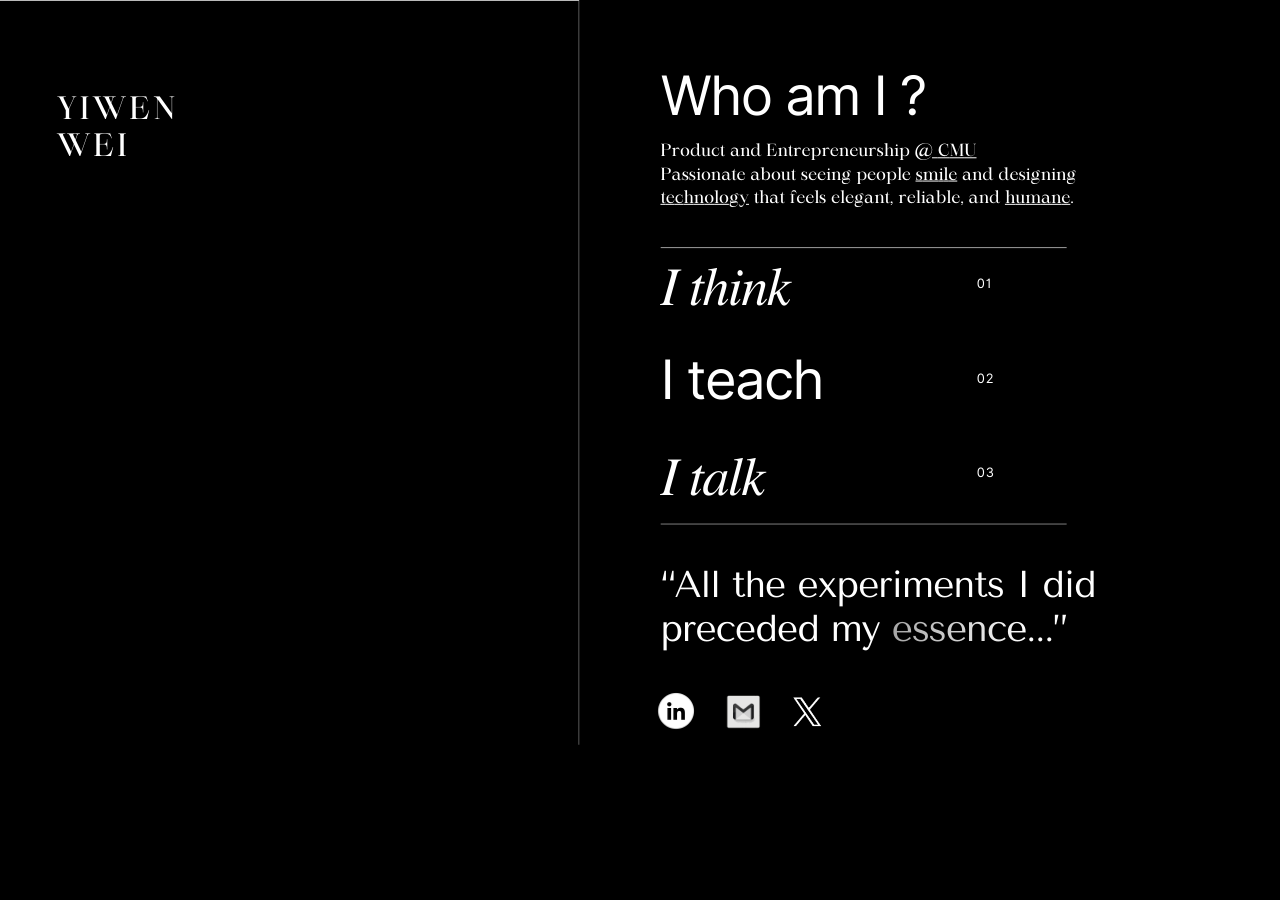
==== commit f26ab038: "Fix mobile layout, animations, and remove Canva branding - Remove Canva footer (privacy, terms, "des" ====
--- a/index.html
+++ b/index.html
@@ -1,107 +1,2 @@
-<html dir="ltr" lang="zh-CN" class="theme light EHoceA"><head><base href="/"><meta charset="utf-8"><title>About Yiwen</title><meta name="app-name" content="export_website"><meta name="viewport" content="width=device-width, initial-scale=1"><link href="_assets/c1ca2d3def7d2287.ltr.css" rel="stylesheet" integrity="sha512-KveRue8/rs6152rrtLfxMZTU0KxVUM6NCJ596+BJI6HG150K3/7Qm46DfFQ6W+0emoL28CSxafCDNz3LKFchPw==" crossorigin="anonymous"><link href="_assets/static_font_4.ltr.css" rel="stylesheet"><link href="_assets/1f8a6f6bbb537094.runtime.js" rel="preload" as="script" crossorigin="anonymous" integrity="sha512-+CbTunkbuCr7mIoYYrFywRikY4MaYtxsS1b74LQ/fZqv4BLDIn92yjPuPOWsNhfhNEtiaW77tVCoNs6pOhcFww==" nonce=""><link href="_assets/fb765918bdc2d19b.s4le6a.vendor.js" rel="preload" as="script" crossorigin="anonymous" integrity="sha512-3VjFGpvNTvgZ+9x5P3x48AnYqgt3wImtyr7Brrkc1siXteKHnrY01r2kGXXPZuXzLfLQStWpxRPP3VEuZGvbQg==" nonce=""><link href="_assets/0fb5f701f46ae649.vendor.js" rel="preload" as="script" crossorigin="anonymous" integrity="sha512-pBu6gIQavVkHQN6pJ71AmrR1b7gJaqLQTOQIdSIhRzWBPe3LMw4cYdHhHiLgWKrIMn5Bw7+KxODkVU2HdrCQBQ==" nonce=""><link href="_assets/fbb09f3e97d2c37e.strings.js" rel="preload" as="script" crossorigin="anonymous" integrity="sha512-7NiBhCUqIbYDdKrbZu+t+xyvQ7RDbWGPdAMPLXkbD4oc9rkWF+8YFRoTaGBjUtn9N1GGR+h0pQAI2SEs7JgWvA==" nonce=""><link href="_assets/490ca3933174bcac.zh-CN.js" rel="preload" as="script" crossorigin="anonymous" integrity="sha512-CxVCpGTheE6O37YBZiXBdAiB2bSPMpC60DYMCWt5UPygSdshewLCFy0R3GC1L9j0eEipETMzH+zCJtPWfB6+fQ==" nonce=""><link href="_assets/ffc163f0c899fff1.js" rel="preload" as="script" crossorigin="anonymous" integrity="sha512-N4pfAkLYr+up09L6IAVlOd1/jBlAYldt3NO6eKLNy8w6Y/wA/sXD1rPYE0/FXITwcrUkSDLEu56kIfMk+ORLow==" nonce=""><meta name="referrer" content="strict-origin-when-cross-origin"><meta property="og:title" content="About Yiwen"><meta property="og:type" content="website"><meta name="description" content="Yiwen Aya Wei is a product and entrepreneurship instructor at CMU. Learn about her passion for elegant technology and helping people smile through innovation."><meta property="og:description" content="Yiwen Aya Wei is a product and entrepreneurship instructor at CMU. Learn about her passion for elegant technology and helping people smile through innovation."><meta name="twitter:description" content="Yiwen Aya Wei is a product and entrepreneurship instructor at CMU. Learn about her passion for elegant technology and helping people smile through innovation."><link rel="shortcut icon" href="_assets/images/2d0b56e7e51cf11036ad8734bdb67e2d.png"><link rel="icon" href="_assets/images/e53c4bd8da5e491d9ab09e7cf0daf874.png" sizes="192x192"><link rel="apple-touch-icon" href="_assets/images/725b756a69a7d4c235070e51acd85560.png" sizes="180x180"><link rel="stylesheet" type="text/css" href="_assets/a618e97bcb1059ad.ltr.css"><link rel="stylesheet" type="text/css" href="_assets/1f49dd41fb5f75f7.ltr.css"><link rel="stylesheet" type="text/css" href="_assets/ccd01f8a6eb123a4.ltr.css"><link rel="stylesheet" type="text/css" href="_assets/dfaff13b34a4593a.ltr.css"><link rel="stylesheet" type="text/css" href="_assets/5504421bb7eb9e32.ltr.css"><link rel="stylesheet" type="text/css" href="_assets/edb7c4ff061bab89.ltr.css"><link rel="stylesheet" type="text/css" href="_assets/dc4946096a210ac2.ltr.css"><link rel="stylesheet" type="text/css" href="_assets/f7688c2d15a1efc4.ltr.css"><link rel="stylesheet" href="css/fonts.css"><link rel="stylesheet" href="css/inline_styles.css"></head><body data-new-gr-c-s-check-loaded="14.1279.0" data-gr-ext-installed=""><div id="root"><div class="yIDCqA"><main class="_8OlyIw"><div class="_4KoDHA"><div class="ZRRuDw"><div style="height: 100%; width: 100%;"><div class="KYQZFA"><section id="PBD4JZDM9w6BmRwP" class="rGeu6w" data-scroll-ready="true" style="background-color: rgb(0, 0, 0);"><div><div class="_8jGYJw" style="width: 1903px; height: 928px;"><div class="fMSICA h517IA" aria-hidden="false"><div class="_5yhCRQ"><div class="onhyOQ" style="width: 1903px; height: 928px; align-items: center;"><div class="twbtjQ"><div class="GDnEHQ" style="width: 1903px; height: 928px; background-color: rgb(255, 255, 255);"><div class="o2Yl2g"><div class="_mXnjA" lang="zh-CN" style="width: 1903px; height: 928px;"><div class="_6t4CHA"><div class="a26Xuw"><div class="fbzKiw" style="background: rgb(0, 0, 0);"></div></div></div><div style="position: absolute; top: 92.8px; left: 92.8px; width: 1717.4px; height: 742.4px;"></div><div id="LBgT3dm0HZMHySR0" class="DF_utQ _0xkaeQ" style="width: 418.847px; height: 1.00531px; transform: translate(972.796px, 254.959px);"><div class="Zp7NQw"><div class="a26Xuw"><div class="fbzKiw" style="background: rgb(255, 255, 255);"></div></div><div style="position: absolute; top: 0px; left: 0px; transform-origin: 0px 0px; height: 1.00531px; width: 418.847px; pointer-events: none; transform: scale(1);"></div></div></div><div id="LBjX0YtvYQlp1MyD" class="DF_utQ _0xkaeQ" style="width: 418.847px; height: 1.00531px; transform: translate(972.796px, 539.839px);"><div class="Zp7NQw"><div class="a26Xuw"><div class="fbzKiw" style="background: rgb(255, 255, 255);"></div></div><div style="position: absolute; top: 0px; left: 0px; transform-origin: 0px 0px; height: 1.00531px; width: 418.847px; pointer-events: none; transform: scale(1);"></div></div></div><div id="__id8" class="DF_utQ _0xkaeQ" style="width: 51.4871px; height: 51.4871px; transform: translate(963.348px, 707.553px);"><div class="Zp7NQw"><div class="a26Xuw"><div class="PcHy7w"><div class="uk_25A Ty61NA"><div class="Izwocg" style="width: 51.4871px; height: 51.4871px; transform: translate(0px, 0px) rotate(0deg);"><img class="_7_i_XA" crossorigin="anonymous" draggable="false" src="_assets/media/9d3722064bab6db6ea065b5bd2889cf3.png"></div></div></div></div><div style="position: absolute; top: 0px; left: 0px; transform-origin: 0px 0px; height: 51.4871px; width: 51.4871px; pointer-events: none; transform: scale(1);"></div></div><a class="_3zDNwA" aria-labelledby="__id8" href="http://www.linkedin.com/in/yiwen-wei" target="_blank" rel="noopener nofollow"></a></div><div id="__id12" class="DF_utQ _0xkaeQ" style="width: 41.131px; height: 41.131px; transform: translate(1037.84px, 713.369px);"><div class="Zp7NQw"><div class="a26Xuw"><div class="PcHy7w"><div class="uk_25A Ty61NA"><div class="Izwocg" style="width: 41.131px; height: 41.131px; transform: translate(0px, 0px) rotate(0deg);"><img class="_7_i_XA" crossorigin="anonymous" draggable="false" src="_assets/media/f44eb77d730d2ccdb31b333d94e9e492.png"></div></div></div></div><div style="position: absolute; top: 0px; left: 0px; transform-origin: 0px 0px; height: 41.131px; width: 41.131px; pointer-events: none; transform: scale(1);"></div></div><a class="_3zDNwA" aria-labelledby="__id12" href="mailto:yiwenwei@andrew.cmu.edu" target="_blank" rel="noopener nofollow"></a></div><div id="__id16" class="DF_utQ _0xkaeQ" style="width: 29.3178px; height: 29.9671px; transform: translate(1109.65px, 718.951px);"><div class="Zp7NQw"><div class="a26Xuw"><div class="PcHy7w"><div class="uk_25A Ty61NA"><div class="Izwocg" style="width: 29.3178px; height: 29.9671px; transform: translate(0px, 0px) rotate(0deg);"><img class="_7_i_XA" crossorigin="anonymous" draggable="false" src="_assets/media/9a21d702b8afd5e2401526742ae43cfd.png"></div></div></div></div><div style="position: absolute; top: 0px; left: 0px; transform-origin: 0px 0px; height: 29.9671px; width: 29.3178px; pointer-events: none; transform: scale(1);"></div></div><a class="_3zDNwA" aria-labelledby="__id16" href="https://x.com/yiwen_aya_wei" target="_blank" rel="noopener nofollow"></a></div><div style="clip-path: polygon(268.5px 0px, 889.352px 0px, 889.352px 768px, 268.5px 768px);"><div id="LBDCd1JmbqkJhPRP" class="DF_utQ _0xkaeQ" style="width: 620.852px; height: 931.278px; transform: translate(268.5px, 0px);"><div class="DF_utQ" style="width: 620.852px; height: 931.278px;"><div class="Zp7NQw"><div class="a26Xuw"><div class="PcHy7w"><div class="uk_25A Ty61NA"><div class="Izwocg" style="width: 620.852px; height: 931.278px; transform: translate(-5.68434e-14px, 0px) rotate(0deg);"><img class="_7_i_XA" crossorigin="anonymous" draggable="false" src="_assets/media/ad4653b889e9ec37ab13d9b732376e54.png"></div></div></div></div><div style="position: absolute; top: 0px; left: 0px; transform-origin: 0px 0px; height: 931.278px; width: 620.852px; pointer-events: none; transform: scale(1);"></div></div></div></div></div><div id="LBzm9W79wkmqfjVS" class="DF_utQ _0xkaeQ" style="width: 391.205px; height: 76px; transform: translate(350.29px, 95.8px);"><div class="aF9o6Q _0yZ6Qg" style="writing-mode: horizontal-tb; width: 391.205px; height: 76px;"><div><div class="E8yZTA"><div><div lang="zh-CN" class="_2UyCZQ vkN2Cw Mb8E_A e1_zQg"><p class="_28USrA GEC0sA XN6uKA _4N4NA" style="font-family: YAEVJbPN7sA_0, auto; --H97cbQ: 31.9996px; color: rgb(255, 255, 255); line-height: 38px; letter-spacing: 0.1em; --gixK-A: 0; text-transform: uppercase; --kJ5CrQ: 0; --zPlnxA: none; list-style-type: none;"><span class="a_GcMg" style="font-size: 1em; font-weight: 700; font-style: normal; color: rgb(255, 255, 255); font-kerning: none; text-decoration-line: none; text-decoration-thickness: initial; text-decoration-style: initial;">Yiwen</span><span class="a_GcMg zYq_BQ" style="font-size: 1em; font-weight: 700; font-style: normal; color: rgb(255, 255, 255); font-kerning: none; text-decoration-line: none; text-decoration-thickness: initial; text-decoration-style: initial;"> </span></p><p class="_28USrA GEC0sA XN6uKA" style="font-family: YAEVJbPN7sA_0, auto; --H97cbQ: 31.9996px; color: rgb(255, 255, 255); line-height: 38px; letter-spacing: 0.1em; --gixK-A: 0; text-transform: uppercase; --kJ5CrQ: 0; --zPlnxA: none; list-style-type: none;"><span class="a_GcMg" style="font-size: 1em; font-weight: 700; font-style: normal; color: rgb(255, 255, 255); font-kerning: none; text-decoration-line: none; text-decoration-thickness: initial; text-decoration-style: initial;">Wei</span></p></div></div></div></div></div></div><div id="LBBsfTgmzmw24h5m" class="DF_utQ _0xkaeQ" style="width: 348.936px; height: 67px; transform: translate(972.796px, 65.2493px);"><div class="aF9o6Q _0yZ6Qg" style="writing-mode: horizontal-tb; width: 348.936px; height: 67px;"><div><div class="E8yZTA"><div><div lang="zh-CN" class="_2UyCZQ vkN2Cw Mb8E_A e1_zQg"><p class="_28USrA GEC0sA XN6uKA _4N4NA" style="font-family: YAFdJlMyO4g_2, auto; --H97cbQ: 56px; color: rgb(255, 255, 255); line-height: 67px; letter-spacing: -0.03em; --gixK-A: 0; text-transform: none; --kJ5CrQ: 0; --zPlnxA: none; list-style-type: none;"><span class="a_GcMg" style="font-size: 1em; font-weight: 400; font-style: normal; color: rgb(255, 255, 255); font-kerning: none; text-decoration-line: none; text-decoration-thickness: initial; text-decoration-style: initial;">Who am I ?</span></p></div></div></div></div></div></div><div id="LB9Mk4jffcm2QdtQ" class="DF_utQ _0xkaeQ" style="width: 275.699px; height: 67px; transform: translate(972.796px, 358.337px);"><div class="aF9o6Q _0yZ6Qg" style="writing-mode: horizontal-tb; width: 275.699px; height: 67px;"><div><div class="E8yZTA"><div><div lang="zh-CN" class="_2UyCZQ vkN2Cw e1_zQg"><p class="_28USrA GEC0sA XN6uKA _4N4NA" style="font-family: YAFdJlMyO4g_2, auto; --H97cbQ: 56px; color: rgb(255, 255, 255); line-height: 67px; letter-spacing: -0.03em; --gixK-A: 0; text-transform: none; --kJ5CrQ: 0; --zPlnxA: none; list-style-type: none;"><span class="a_GcMg" style="font-size: 1em; font-weight: 400; font-style: normal; color: rgb(255, 255, 255); font-kerning: none; text-decoration-line: none; text-decoration-thickness: initial; text-decoration-style: initial;">I teach</span></p></div></div></div></div></div></div><div id="LBnsrLPZQhnNL6q7" class="DF_utQ _0xkaeQ" style="width: 22.8578px; height: 16px; transform: translate(1298.87px, 383.837px);"><div class="aF9o6Q _0yZ6Qg" style="writing-mode: horizontal-tb; width: 22.8578px; height: 16px;"><div><div class="E8yZTA"><div><div lang="zh-CN" class="_2UyCZQ vkN2Cw e1_zQg"><p class="_28USrA GEC0sA XN6uKA _4N4NA" style="font-family: YAFdJlMyO4g_2, auto; --H97cbQ: 13.3333px; color: rgb(255, 255, 255); line-height: 15px; letter-spacing: 0.08em; --gixK-A: 0; text-transform: uppercase; --kJ5CrQ: 0; --zPlnxA: none; list-style-type: none;"><span class="a_GcMg" style="font-size: 1em; font-weight: 400; font-style: normal; color: rgb(255, 255, 255); font-kerning: none; text-decoration-line: none; text-decoration-thickness: initial; text-decoration-style: initial;">02</span></p></div></div></div></div></div></div><div id="LBrtFtQf2kZDQLHR" class="DF_utQ _0xkaeQ" style="width: 611.627px; height: 92px; transform: translate(972.796px, 579.344px); opacity: 0.730937;"><div class="aF9o6Q _0yZ6Qg" style="writing-mode: horizontal-tb; width: 611.627px; height: 92px;"><div><div class="E8yZTA"><div><div lang="zh-CN" class="_2UyCZQ vkN2Cw Mb8E_A e1_zQg"><p class="_28USrA GEC0sA XN6uKA _4N4NA" style="font-family: YACgEVY5j_w_0, auto; --H97cbQ: 38.6671px; color: rgb(255, 255, 255); line-height: 46px; letter-spacing: -0.03em; --gixK-A: 0; text-transform: none; --kJ5CrQ: 0; --zPlnxA: none; list-style-type: none;"><span class="a_GcMg" style="font-size: 1em; font-weight: 400; font-style: normal; color: rgb(255, 255, 255); font-kerning: none; text-decoration-line: none; text-decoration-thickness: initial; text-decoration-style: initial;">“All the experiments I did<br>preceded my </span><span class="a_GcMg" style="--kPI9Uw: 0; font-size: 1em; font-weight: 400; font-style: normal; font-kerning: none; text-decoration-line: none; text-decoration-thickness: initial; text-decoration-style: initial;">essence</span><span class="a_GcMg" style="font-size: 1em; font-weight: 400; font-style: normal; color: rgb(255, 255, 255); font-kerning: none; text-decoration-line: none; text-decoration-thickness: initial; text-decoration-style: initial;">...”</span></p></div></div><div class="IBvdUw" aria-hidden="true"><div lang="zh-CN" class="_2UyCZQ vkN2Cw Mb8E_A"><p class="_28USrA GEC0sA XN6uKA _4N4NA T4Rl4A _6_lymw" style="font-family: YACgEVY5j_w_0, auto; --H97cbQ: 38.6671px; line-height: 46px; letter-spacing: -0.03em; --gixK-A: 0; text-transform: none; --kJ5CrQ: 0; --zPlnxA: none; list-style-type: none; background-image: url(&quot;data:image/svg+xml,%3Csvg xmlns='http://www.w3.org/2000/svg' viewBox='160.963 -30.834 293.747 199.668' width='293.747' height='199.668'%3E%3Cdefs%3E%3ClinearGradient id='g' gradientUnits='userSpaceOnUse' x1='238.297' y1='69' x2='377.375' y2='69'%3E%3Cstop stop-color='%23a6a6a6' stop-opacity='1' offset='0'/%3E%3Cstop stop-color='%23ffffff' stop-opacity='1' offset='1'/%3E%3C/linearGradient%3E%3C/defs%3E%3Crect x='160.963' y='-30.834' width='293.747' height='199.668' fill='url(%23g)'/%3E%3C/svg%3E&quot;); background-position: 238.297px 46.5px; margin-block-start: -77.3342px; --3foukQ: 77.3342px;"><span class="a_GcMg" style="--kPI9Uw: 0; font-size: 1em; font-weight: 400; font-style: normal; font-kerning: none; text-decoration-line: none; text-decoration-thickness: initial; text-decoration-style: initial;">“All the experiments I did<br>preceded my </span><span class="a_GcMg" style="font-size: 1em; font-weight: 400; font-style: normal; color: transparent; font-kerning: none; text-decoration-line: none; text-decoration-thickness: initial; text-decoration-style: initial;">essence</span><span class="a_GcMg" style="--kPI9Uw: 0; font-size: 1em; font-weight: 400; font-style: normal; font-kerning: none; text-decoration-line: none; text-decoration-thickness: initial; text-decoration-style: initial;">...”</span></p></div></div></div></div></div></div><div id="LB4sSj5DxgVQFvYp" class="DF_utQ _0xkaeQ" style="width: 275.699px; height: 68px; transform: translate(972.796px, 259.964px);"><div class="aF9o6Q _0yZ6Qg" style="writing-mode: horizontal-tb; width: 275.699px; height: 68px;"><div><div class="E8yZTA"><div><div lang="zh-CN" class="_2UyCZQ vkN2Cw e1_zQg"><p class="_28USrA GEC0sA XN6uKA _4N4NA" style="font-family: YACgEfOAqSo_0, auto; --H97cbQ: 56px; color: rgb(255, 255, 255); line-height: 67px; letter-spacing: -0.03em; --gixK-A: 0; text-transform: none; --kJ5CrQ: 0; --zPlnxA: none; list-style-type: none;"><span class="a_GcMg" style="font-size: 1em; font-weight: 400; font-style: italic; color: rgb(255, 255, 255); font-kerning: none; text-decoration-line: none; text-decoration-thickness: initial; text-decoration-style: initial;">I think</span></p></div></div></div></div></div></div><div id="LBNFnN3BBrtQ3sWG" class="DF_utQ _0xkaeQ" style="width: 22.8578px; height: 16px; transform: translate(1298.87px, 285.964px);"><div class="aF9o6Q _0yZ6Qg" style="writing-mode: horizontal-tb; width: 22.8578px; height: 16px;"><div class="AModoQ"><div class="_5kZSsQ" style="text-shadow: rgba(0, 0, 0, 0.3) 0.235702px 0.235702px 0.166666px; filter: opacity(1); transform: translate(0px, 0px);"><div><div lang="zh-CN" class="_2UyCZQ vkN2Cw Mb8E_A"><p class="_28USrA GEC0sA XN6uKA _4N4NA" style="font-family: YAFdJlMyO4g_2, auto; --H97cbQ: 13.3333px; color: transparent; line-height: 15px; letter-spacing: 0.08em; --gixK-A: 0; text-transform: uppercase; --kJ5CrQ: 0; --zPlnxA: none; list-style-type: none;"><span class="a_GcMg" style="font-size: 1em; font-weight: 400; font-style: normal; color: transparent; font-kerning: none; text-decoration-line: none; text-decoration-thickness: initial; text-decoration-style: initial;">01</span></p></div></div></div><div><div><div class="E8yZTA"><div><div lang="zh-CN" class="_2UyCZQ vkN2Cw Mb8E_A e1_zQg"><p class="_28USrA GEC0sA XN6uKA _4N4NA" style="font-family: YAFdJlMyO4g_2, auto; --H97cbQ: 13.3333px; color: rgb(255, 255, 255); line-height: 15px; letter-spacing: 0.08em; --gixK-A: 0; text-transform: uppercase; --kJ5CrQ: 0; --zPlnxA: none; list-style-type: none;"><span class="a_GcMg" style="font-size: 1em; font-weight: 400; font-style: normal; color: rgb(255, 255, 255); font-kerning: none; text-decoration-line: none; text-decoration-thickness: initial; text-decoration-style: initial;">01</span></p></div></div></div></div></div></div></div></div><div id="LBVKchzfdp9MpRN0" class="DF_utQ _0xkaeQ" style="width: 275.699px; height: 68px; transform: translate(972.796px, 455.337px);"><div class="aF9o6Q _0yZ6Qg" style="writing-mode: horizontal-tb; width: 275.699px; height: 68px;"><div><div class="E8yZTA"><div><div lang="zh-CN" class="_2UyCZQ vkN2Cw e1_zQg"><p class="_28USrA GEC0sA XN6uKA _4N4NA" style="font-family: YACgEfOAqSo_0, auto; --H97cbQ: 56px; color: rgb(255, 255, 255); line-height: 67px; letter-spacing: -0.03em; --gixK-A: 0; text-transform: none; --kJ5CrQ: 0; --zPlnxA: none; list-style-type: none;"><span class="a_GcMg" style="font-size: 1em; font-weight: 400; font-style: italic; color: rgb(255, 255, 255); font-kerning: none; text-decoration-line: none; text-decoration-thickness: initial; text-decoration-style: initial;">I talk</span></p></div></div></div></div></div></div><div id="LBpzCD4WwzL7XCmt" class="DF_utQ _0xkaeQ" style="width: 22.8578px; height: 16px; transform: translate(1298.87px, 481.337px);"><div class="aF9o6Q _0yZ6Qg" style="writing-mode: horizontal-tb; width: 22.8578px; height: 16px;"><div><div class="E8yZTA"><div><div lang="zh-CN" class="_2UyCZQ vkN2Cw e1_zQg"><p class="_28USrA GEC0sA XN6uKA _4N4NA" style="font-family: YAFdJlMyO4g_2, auto; --H97cbQ: 13.3333px; color: rgb(255, 255, 255); line-height: 15px; letter-spacing: 0.08em; --gixK-A: 0; text-transform: uppercase; --kJ5CrQ: 0; --zPlnxA: none; list-style-type: none;"><span class="a_GcMg" style="font-size: 1em; font-weight: 400; font-style: normal; color: rgb(255, 255, 255); font-kerning: none; text-decoration-line: none; text-decoration-thickness: initial; text-decoration-style: initial;">03</span></p></div></div></div></div></div></div><div id="LBWkLWRYQkZjxbTL" class="DF_utQ _0xkaeQ" style="width: 455.708px; height: 68.5333px; transform: translate(972.796px, 147.926px);"><div class="aF9o6Q _0yZ6Qg" style="writing-mode: horizontal-tb; width: 455.708px; height: 68.5333px;"><div class="AModoQ"><div><div style="transform: translate(0px, -1.73334px);"><div class="E8yZTA"><div><div lang="zh-CN" class="_2UyCZQ vkN2Cw Mb8E_A e1_zQg"><p class="_28USrA GEC0sA XN6uKA SglrXg _4N4NA" style="font-family: YAEVJbPN7sA_0, auto; --H97cbQ: 17.3334px; color: rgb(255, 255, 255); line-height: 24px; letter-spacing: 0em; --gixK-A: 0; text-transform: none; --kJ5CrQ: 0; --zPlnxA: none; list-style-type: none;"><span class="xtSH_A"><span class="a_GcMg jfNO9A" style="font-size: 1em; font-weight: 400; font-style: normal; color: rgb(255, 255, 255); font-kerning: normal; text-decoration-line: none; text-decoration-thickness: initial; text-decoration-style: initial; width: 11.4725px; top: 0px; left: 0px; --q1eooA: 1;">P</span><span class="a_GcMg jfNO9A" style="font-size: 1em; font-weight: 400; font-style: normal; color: rgb(255, 255, 255); font-kerning: normal; text-decoration-line: none; text-decoration-thickness: initial; text-decoration-style: initial; width: 8.71698px; top: 0px; left: 0px; --q1eooA: 1;">r</span><span class="a_GcMg jfNO9A" style="font-size: 1em; font-weight: 400; font-style: normal; color: rgb(255, 255, 255); font-kerning: normal; text-decoration-line: none; text-decoration-thickness: initial; text-decoration-style: initial; width: 10.2247px; top: 0px; left: 0px; --q1eooA: 1;">o</span><span class="a_GcMg jfNO9A" style="font-size: 1em; font-weight: 400; font-style: normal; color: rgb(255, 255, 255); font-kerning: normal; text-decoration-line: none; text-decoration-thickness: initial; text-decoration-style: initial; width: 11.5591px; top: 0px; left: 0px; --q1eooA: 1;">d</span><span class="a_GcMg jfNO9A" style="font-size: 1em; font-weight: 400; font-style: normal; color: rgb(255, 255, 255); font-kerning: normal; text-decoration-line: none; text-decoration-thickness: initial; text-decoration-style: initial; width: 10.294px; top: 0px; left: 0px; --q1eooA: 1;">u</span><span class="a_GcMg jfNO9A" style="font-size: 1em; font-weight: 400; font-style: normal; color: rgb(255, 255, 255); font-kerning: normal; text-decoration-line: none; text-decoration-thickness: initial; text-decoration-style: initial; width: 9.02892px; top: 0px; left: 0px; --q1eooA: 1;">c</span><span class="a_GcMg jfNO9A" style="font-size: 1em; font-weight: 400; font-style: normal; color: rgb(255, 255, 255); font-kerning: normal; text-decoration-line: none; text-decoration-thickness: initial; text-decoration-style: initial; width: 5.52826px; top: 0px; left: 0px; --q1eooA: 1;">t</span></span><span class="a_GcMg zV8YKg" style="font-size: 1em; font-weight: 400; font-style: normal; color: rgb(255, 255, 255); font-kerning: normal; text-decoration-line: none; text-decoration-thickness: initial; text-decoration-style: initial; width: 4.85239px; top: 0px; left: 0px; --q1eooA: 1;"> </span><span class="xtSH_A"><span class="a_GcMg jfNO9A" style="font-size: 1em; font-weight: 400; font-style: normal; color: rgb(255, 255, 255); font-kerning: normal; text-decoration-line: none; text-decoration-thickness: initial; text-decoration-style: initial; width: 10.398px; top: 0px; left: 0px; --q1eooA: 1;">a</span><span class="a_GcMg jfNO9A" style="font-size: 1em; font-weight: 400; font-style: normal; color: rgb(255, 255, 255); font-kerning: normal; text-decoration-line: none; text-decoration-thickness: initial; text-decoration-style: initial; width: 10.6406px; top: 0px; left: 0px; --q1eooA: 1;">n</span><span class="a_GcMg jfNO9A" style="font-size: 1em; font-weight: 400; font-style: normal; color: rgb(255, 255, 255); font-kerning: normal; text-decoration-line: none; text-decoration-thickness: initial; text-decoration-style: initial; width: 11.5591px; top: 0px; left: 0px; --q1eooA: 1;">d</span></span><span class="a_GcMg zV8YKg" style="font-size: 1em; font-weight: 400; font-style: normal; color: rgb(255, 255, 255); font-kerning: normal; text-decoration-line: none; text-decoration-thickness: initial; text-decoration-style: initial; width: 4.85239px; top: 0px; left: 0px; --q1eooA: 1;"> </span><span class="xtSH_A"><span class="a_GcMg jfNO9A" style="font-size: 1em; font-weight: 400; font-style: normal; color: rgb(255, 255, 255); font-kerning: normal; text-decoration-line: none; text-decoration-thickness: initial; text-decoration-style: initial; width: 11.5764px; top: 0px; left: 0px; --q1eooA: 1;">E</span><span class="a_GcMg jfNO9A" style="font-size: 1em; font-weight: 400; font-style: normal; color: rgb(255, 255, 255); font-kerning: normal; text-decoration-line: none; text-decoration-thickness: initial; text-decoration-style: initial; width: 10.6406px; top: 0px; left: 0px; --q1eooA: 1;">n</span><span class="a_GcMg jfNO9A" style="font-size: 1em; font-weight: 400; font-style: normal; color: rgb(255, 255, 255); font-kerning: normal; text-decoration-line: none; text-decoration-thickness: initial; text-decoration-style: initial; width: 5.52826px; top: 0px; left: 0px; --q1eooA: 1;">t</span><span class="a_GcMg jfNO9A" style="font-size: 1em; font-weight: 400; font-style: normal; color: rgb(255, 255, 255); font-kerning: normal; text-decoration-line: none; text-decoration-thickness: initial; text-decoration-style: initial; width: 8.71698px; top: 0px; left: 0px; --q1eooA: 1;">r</span><span class="a_GcMg jfNO9A" style="font-size: 1em; font-weight: 400; font-style: normal; color: rgb(255, 255, 255); font-kerning: normal; text-decoration-line: none; text-decoration-thickness: initial; text-decoration-style: initial; width: 9.28888px; top: 0px; left: 0px; --q1eooA: 1;">e</span><span class="a_GcMg jfNO9A" style="font-size: 1em; font-weight: 400; font-style: normal; color: rgb(255, 255, 255); font-kerning: normal; text-decoration-line: none; text-decoration-thickness: initial; text-decoration-style: initial; width: 11.2472px; top: 0px; left: 0px; --q1eooA: 1;">p</span><span class="a_GcMg jfNO9A" style="font-size: 1em; font-weight: 400; font-style: normal; color: rgb(255, 255, 255); font-kerning: normal; text-decoration-line: none; text-decoration-thickness: initial; text-decoration-style: initial; width: 8.71698px; top: 0px; left: 0px; --q1eooA: 1;">r</span><span class="a_GcMg jfNO9A" style="font-size: 1em; font-weight: 400; font-style: normal; color: rgb(255, 255, 255); font-kerning: normal; text-decoration-line: none; text-decoration-thickness: initial; text-decoration-style: initial; width: 9.28888px; top: 0px; left: 0px; --q1eooA: 1;">e</span><span class="a_GcMg jfNO9A" style="font-size: 1em; font-weight: 400; font-style: normal; color: rgb(255, 255, 255); font-kerning: normal; text-decoration-line: none; text-decoration-thickness: initial; text-decoration-style: initial; width: 10.6406px; top: 0px; left: 0px; --q1eooA: 1;">n</span><span class="a_GcMg jfNO9A" style="font-size: 1em; font-weight: 400; font-style: normal; color: rgb(255, 255, 255); font-kerning: normal; text-decoration-line: none; text-decoration-thickness: initial; text-decoration-style: initial; width: 9.28888px; top: 0px; left: 0px; --q1eooA: 1;">e</span><span class="a_GcMg jfNO9A" style="font-size: 1em; font-weight: 400; font-style: normal; color: rgb(255, 255, 255); font-kerning: normal; text-decoration-line: none; text-decoration-thickness: initial; text-decoration-style: initial; width: 10.294px; top: 0px; left: 0px; --q1eooA: 1;">u</span><span class="a_GcMg jfNO9A" style="font-size: 1em; font-weight: 400; font-style: normal; color: rgb(255, 255, 255); font-kerning: normal; text-decoration-line: none; text-decoration-thickness: initial; text-decoration-style: initial; width: 8.71698px; top: 0px; left: 0px; --q1eooA: 1;">r</span><span class="a_GcMg jfNO9A" style="font-size: 1em; font-weight: 400; font-style: normal; color: rgb(255, 255, 255); font-kerning: normal; text-decoration-line: none; text-decoration-thickness: initial; text-decoration-style: initial; width: 7.3999px; top: 0px; left: 0px; --q1eooA: 1;">s</span><span class="a_GcMg jfNO9A" style="font-size: 1em; font-weight: 400; font-style: normal; color: rgb(255, 255, 255); font-kerning: normal; text-decoration-line: none; text-decoration-thickness: initial; text-decoration-style: initial; width: 10.6406px; top: 0px; left: 0px; --q1eooA: 1;">h</span><span class="a_GcMg jfNO9A" style="font-size: 1em; font-weight: 400; font-style: normal; color: rgb(255, 255, 255); font-kerning: normal; text-decoration-line: none; text-decoration-thickness: initial; text-decoration-style: initial; width: 5.09502px; top: 0px; left: 0px; --q1eooA: 1;">i</span><span class="a_GcMg jfNO9A" style="font-size: 1em; font-weight: 400; font-style: normal; color: rgb(255, 255, 255); font-kerning: normal; text-decoration-line: none; text-decoration-thickness: initial; text-decoration-style: initial; width: 11.2472px; top: 0px; left: 0px; --q1eooA: 1;">p</span></span><span class="a_GcMg zV8YKg" style="font-size: 1em; font-weight: 400; font-style: normal; color: rgb(255, 255, 255); font-kerning: normal; text-decoration-line: none; text-decoration-thickness: initial; text-decoration-style: initial; width: 4.85239px; top: 0px; left: 0px; --q1eooA: 1;"> </span><span class="a_GcMg jfNO9A" style="font-size: 1em; font-weight: 400; font-style: normal; color: rgb(255, 255, 255); font-kerning: normal; text-decoration-line: underline; text-decoration-thickness: initial; text-decoration-style: initial; width: 18.9763px; top: 0px; left: 0px; --q1eooA: 1;">@</span><span class="a_GcMg zV8YKg" style="font-size: 1em; font-weight: 400; font-style: normal; color: rgb(255, 255, 255); font-kerning: normal; text-decoration-line: underline; text-decoration-thickness: initial; text-decoration-style: initial; width: 4.85239px; top: 0px; left: 0px; --q1eooA: 1;"> </span><span class="xtSH_A"><span class="a_GcMg jfNO9A" style="font-size: 1em; font-weight: 400; font-style: normal; color: rgb(255, 255, 255); font-kerning: normal; text-decoration-line: underline; text-decoration-thickness: initial; text-decoration-style: initial; width: 12.3736px; top: 0px; left: 0px; --q1eooA: 1;">C</span><span class="a_GcMg jfNO9A" style="font-size: 1em; font-weight: 400; font-style: normal; color: rgb(255, 255, 255); font-kerning: normal; text-decoration-line: underline; text-decoration-thickness: initial; text-decoration-style: initial; width: 14.8691px; top: 0px; left: 0px; --q1eooA: 1;">M</span><span class="a_GcMg jfNO9A" style="font-size: 1em; font-weight: 400; font-style: normal; color: rgb(255, 255, 255); font-kerning: normal; text-decoration-line: underline; text-decoration-thickness: initial; text-decoration-style: initial; width: 12.8242px; top: 0px; left: 0px; --q1eooA: 1;">U</span></span></p><p class="_28USrA GEC0sA XN6uKA SglrXg" style="font-family: YAEVJbPN7sA_0, auto; --H97cbQ: 17.3334px; color: rgb(255, 255, 255); line-height: 24px; letter-spacing: 0em; --gixK-A: 0; text-transform: none; --kJ5CrQ: 0; --zPlnxA: none; list-style-type: none;"><span class="xtSH_A"><span class="a_GcMg jfNO9A" style="font-size: 1em; font-weight: 400; font-style: normal; color: rgb(255, 255, 255); font-kerning: normal; text-decoration-line: none; text-decoration-thickness: initial; text-decoration-style: initial; width: 11.4725px; top: 0px; left: 0px; --q1eooA: 1;">P</span><span class="a_GcMg jfNO9A" style="font-size: 1em; font-weight: 400; font-style: normal; color: rgb(255, 255, 255); font-kerning: normal; text-decoration-line: none; text-decoration-thickness: initial; text-decoration-style: initial; width: 10.398px; top: 0px; left: 0px; --q1eooA: 1;">a</span><span class="a_GcMg jfNO9A" style="font-size: 1em; font-weight: 400; font-style: normal; color: rgb(255, 255, 255); font-kerning: normal; text-decoration-line: none; text-decoration-thickness: initial; text-decoration-style: initial; width: 7.3999px; top: 0px; left: 0px; --q1eooA: 1;">s</span><span class="a_GcMg jfNO9A" style="font-size: 1em; font-weight: 400; font-style: normal; color: rgb(255, 255, 255); font-kerning: normal; text-decoration-line: none; text-decoration-thickness: initial; text-decoration-style: initial; width: 7.3999px; top: 0px; left: 0px; --q1eooA: 1;">s</span><span class="a_GcMg jfNO9A" style="font-size: 1em; font-weight: 400; font-style: normal; color: rgb(255, 255, 255); font-kerning: normal; text-decoration-line: none; text-decoration-thickness: initial; text-decoration-style: initial; width: 5.09502px; top: 0px; left: 0px; --q1eooA: 1;">i</span><span class="a_GcMg jfNO9A" style="font-size: 1em; font-weight: 400; font-style: normal; color: rgb(255, 255, 255); font-kerning: normal; text-decoration-line: none; text-decoration-thickness: initial; text-decoration-style: initial; width: 10.2247px; top: 0px; left: 0px; --q1eooA: 1;">o</span><span class="a_GcMg jfNO9A" style="font-size: 1em; font-weight: 400; font-style: normal; color: rgb(255, 255, 255); font-kerning: normal; text-decoration-line: none; text-decoration-thickness: initial; text-decoration-style: initial; width: 10.6406px; top: 0px; left: 0px; --q1eooA: 1;">n</span><span class="a_GcMg jfNO9A" style="font-size: 1em; font-weight: 400; font-style: normal; color: rgb(255, 255, 255); font-kerning: normal; text-decoration-line: none; text-decoration-thickness: initial; text-decoration-style: initial; width: 10.398px; top: 0px; left: 0px; --q1eooA: 1;">a</span><span class="a_GcMg jfNO9A" style="font-size: 1em; font-weight: 400; font-style: normal; color: rgb(255, 255, 255); font-kerning: normal; text-decoration-line: none; text-decoration-thickness: initial; text-decoration-style: initial; width: 5.52826px; top: 0px; left: 0px; --q1eooA: 1;">t</span><span class="a_GcMg jfNO9A" style="font-size: 1em; font-weight: 400; font-style: normal; color: rgb(255, 255, 255); font-kerning: normal; text-decoration-line: none; text-decoration-thickness: initial; text-decoration-style: initial; width: 9.28888px; top: 0px; left: 0px; --q1eooA: 1;">e</span></span><span class="a_GcMg zV8YKg" style="font-size: 1em; font-weight: 400; font-style: normal; color: rgb(255, 255, 255); font-kerning: normal; text-decoration-line: none; text-decoration-thickness: initial; text-decoration-style: initial; width: 4.85239px; top: 0px; left: 0px; --q1eooA: 1;"> </span><span class="xtSH_A"><span class="a_GcMg jfNO9A" style="font-size: 1em; font-weight: 400; font-style: normal; color: rgb(255, 255, 255); font-kerning: normal; text-decoration-line: none; text-decoration-thickness: initial; text-decoration-style: initial; width: 10.398px; top: 0px; left: 0px; --q1eooA: 1;">a</span><span class="a_GcMg jfNO9A" style="font-size: 1em; font-weight: 400; font-style: normal; color: rgb(255, 255, 255); font-kerning: normal; text-decoration-line: none; text-decoration-thickness: initial; text-decoration-style: initial; width: 10.9006px; top: 0px; left: 0px; --q1eooA: 1;">b</span><span class="a_GcMg jfNO9A" style="font-size: 1em; font-weight: 400; font-style: normal; color: rgb(255, 255, 255); font-kerning: normal; text-decoration-line: none; text-decoration-thickness: initial; text-decoration-style: initial; width: 10.2247px; top: 0px; left: 0px; --q1eooA: 1;">o</span><span class="a_GcMg jfNO9A" style="font-size: 1em; font-weight: 400; font-style: normal; color: rgb(255, 255, 255); font-kerning: normal; text-decoration-line: none; text-decoration-thickness: initial; text-decoration-style: initial; width: 10.294px; top: 0px; left: 0px; --q1eooA: 1;">u</span><span class="a_GcMg jfNO9A" style="font-size: 1em; font-weight: 400; font-style: normal; color: rgb(255, 255, 255); font-kerning: normal; text-decoration-line: none; text-decoration-thickness: initial; text-decoration-style: initial; width: 5.52826px; top: 0px; left: 0px; --q1eooA: 1;">t</span></span><span class="a_GcMg zV8YKg" style="font-size: 1em; font-weight: 400; font-style: normal; color: rgb(255, 255, 255); font-kerning: normal; text-decoration-line: none; text-decoration-thickness: initial; text-decoration-style: initial; width: 4.85239px; top: 0px; left: 0px; --q1eooA: 1;"> </span><span class="xtSH_A"><span class="a_GcMg jfNO9A" style="font-size: 1em; font-weight: 400; font-style: normal; color: rgb(255, 255, 255); font-kerning: normal; text-decoration-line: none; text-decoration-thickness: initial; text-decoration-style: initial; width: 7.3999px; top: 0px; left: 0px; --q1eooA: 1;">s</span><span class="a_GcMg jfNO9A" style="font-size: 1em; font-weight: 400; font-style: normal; color: rgb(255, 255, 255); font-kerning: normal; text-decoration-line: none; text-decoration-thickness: initial; text-decoration-style: initial; width: 9.28888px; top: 0px; left: 0px; --q1eooA: 1;">e</span><span class="a_GcMg jfNO9A" style="font-size: 1em; font-weight: 400; font-style: normal; color: rgb(255, 255, 255); font-kerning: normal; text-decoration-line: none; text-decoration-thickness: initial; text-decoration-style: initial; width: 9.28888px; top: 0px; left: 0px; --q1eooA: 1;">e</span><span class="a_GcMg jfNO9A" style="font-size: 1em; font-weight: 400; font-style: normal; color: rgb(255, 255, 255); font-kerning: normal; text-decoration-line: none; text-decoration-thickness: initial; text-decoration-style: initial; width: 5.09502px; top: 0px; left: 0px; --q1eooA: 1;">i</span><span class="a_GcMg jfNO9A" style="font-size: 1em; font-weight: 400; font-style: normal; color: rgb(255, 255, 255); font-kerning: normal; text-decoration-line: none; text-decoration-thickness: initial; text-decoration-style: initial; width: 10.6406px; top: 0px; left: 0px; --q1eooA: 1;">n</span><span class="a_GcMg jfNO9A" style="font-size: 1em; font-weight: 400; font-style: normal; color: rgb(255, 255, 255); font-kerning: normal; text-decoration-line: none; text-decoration-thickness: initial; text-decoration-style: initial; width: 10.5193px; top: 0px; left: 0px; --q1eooA: 1;">g</span></span><span class="a_GcMg zV8YKg" style="font-size: 1em; font-weight: 400; font-style: normal; color: rgb(255, 255, 255); font-kerning: normal; text-decoration-line: none; text-decoration-thickness: initial; text-decoration-style: initial; width: 4.85239px; top: 0px; left: 0px; --q1eooA: 1;"> </span><span class="xtSH_A"><span class="a_GcMg jfNO9A" style="font-size: 1em; font-weight: 400; font-style: normal; color: rgb(255, 255, 255); font-kerning: normal; text-decoration-line: none; text-decoration-thickness: initial; text-decoration-style: initial; width: 11.2472px; top: 0px; left: 0px; --q1eooA: 1;">p</span><span class="a_GcMg jfNO9A" style="font-size: 1em; font-weight: 400; font-style: normal; color: rgb(255, 255, 255); font-kerning: normal; text-decoration-line: none; text-decoration-thickness: initial; text-decoration-style: initial; width: 9.28888px; top: 0px; left: 0px; --q1eooA: 1;">e</span><span class="a_GcMg jfNO9A" style="font-size: 1em; font-weight: 400; font-style: normal; color: rgb(255, 255, 255); font-kerning: normal; text-decoration-line: none; text-decoration-thickness: initial; text-decoration-style: initial; width: 10.2247px; top: 0px; left: 0px; --q1eooA: 1;">o</span><span class="a_GcMg jfNO9A" style="font-size: 1em; font-weight: 400; font-style: normal; color: rgb(255, 255, 255); font-kerning: normal; text-decoration-line: none; text-decoration-thickness: initial; text-decoration-style: initial; width: 11.2472px; top: 0px; left: 0px; --q1eooA: 1;">p</span><span class="a_GcMg jfNO9A" style="font-size: 1em; font-weight: 400; font-style: normal; color: rgb(255, 255, 255); font-kerning: normal; text-decoration-line: none; text-decoration-thickness: initial; text-decoration-style: initial; width: 5.07768px; top: 0px; left: 0px; --q1eooA: 1;">l</span><span class="a_GcMg jfNO9A" style="font-size: 1em; font-weight: 400; font-style: normal; color: rgb(255, 255, 255); font-kerning: normal; text-decoration-line: none; text-decoration-thickness: initial; text-decoration-style: initial; width: 9.28888px; top: 0px; left: 0px; --q1eooA: 1;">e</span></span><span class="a_GcMg zV8YKg" style="font-size: 1em; font-weight: 400; font-style: normal; color: rgb(255, 255, 255); font-kerning: normal; text-decoration-line: none; text-decoration-thickness: initial; text-decoration-style: initial; width: 4.85239px; top: 0px; left: 0px; --q1eooA: 1;"> </span><span class="xtSH_A"><span class="a_GcMg jfNO9A" style="font-size: 1em; font-weight: 400; font-style: normal; color: rgb(255, 255, 255); font-kerning: normal; text-decoration-line: underline; text-decoration-thickness: initial; text-decoration-style: initial; width: 7.3999px; top: 0px; left: 0px; --q1eooA: 1;">s</span><span class="a_GcMg jfNO9A" style="font-size: 1em; font-weight: 400; font-style: normal; color: rgb(255, 255, 255); font-kerning: normal; text-decoration-line: underline; text-decoration-thickness: initial; text-decoration-style: initial; width: 16.2035px; top: 0px; left: 0px; --q1eooA: 1;">m</span><span class="a_GcMg jfNO9A" style="font-size: 1em; font-weight: 400; font-style: normal; color: rgb(255, 255, 255); font-kerning: normal; text-decoration-line: underline; text-decoration-thickness: initial; text-decoration-style: initial; width: 5.09502px; top: 0px; left: 0px; --q1eooA: 1;">i</span><span class="a_GcMg jfNO9A" style="font-size: 1em; font-weight: 400; font-style: normal; color: rgb(255, 255, 255); font-kerning: normal; text-decoration-line: underline; text-decoration-thickness: initial; text-decoration-style: initial; width: 5.07768px; top: 0px; left: 0px; --q1eooA: 1;">l</span><span class="a_GcMg jfNO9A" style="font-size: 1em; font-weight: 400; font-style: normal; color: rgb(255, 255, 255); font-kerning: normal; text-decoration-line: underline; text-decoration-thickness: initial; text-decoration-style: initial; width: 9.28888px; top: 0px; left: 0px; --q1eooA: 1;">e</span></span><span class="a_GcMg zV8YKg" style="font-size: 1em; font-weight: 400; font-style: normal; color: rgb(255, 255, 255); font-kerning: normal; text-decoration-line: none; text-decoration-thickness: initial; text-decoration-style: initial; width: 4.85239px; top: 0px; left: 0px; --q1eooA: 1;"> </span><span class="xtSH_A"><span class="a_GcMg jfNO9A" style="font-size: 1em; font-weight: 400; font-style: normal; color: rgb(255, 255, 255); font-kerning: normal; text-decoration-line: none; text-decoration-thickness: initial; text-decoration-style: initial; width: 10.398px; top: 0px; left: 0px; --q1eooA: 1;">a</span><span class="a_GcMg jfNO9A" style="font-size: 1em; font-weight: 400; font-style: normal; color: rgb(255, 255, 255); font-kerning: normal; text-decoration-line: none; text-decoration-thickness: initial; text-decoration-style: initial; width: 10.6406px; top: 0px; left: 0px; --q1eooA: 1;">n</span><span class="a_GcMg jfNO9A" style="font-size: 1em; font-weight: 400; font-style: normal; color: rgb(255, 255, 255); font-kerning: normal; text-decoration-line: none; text-decoration-thickness: initial; text-decoration-style: initial; width: 11.5591px; top: 0px; left: 0px; --q1eooA: 1;">d</span></span><span class="a_GcMg zV8YKg" style="font-size: 1em; font-weight: 400; font-style: normal; color: rgb(255, 255, 255); font-kerning: normal; text-decoration-line: none; text-decoration-thickness: initial; text-decoration-style: initial; width: 4.85239px; top: 0px; left: 0px; --q1eooA: 1;"> </span><span class="xtSH_A"><span class="a_GcMg jfNO9A" style="font-size: 1em; font-weight: 400; font-style: normal; color: rgb(255, 255, 255); font-kerning: normal; text-decoration-line: none; text-decoration-thickness: initial; text-decoration-style: initial; width: 11.5591px; top: 0px; left: 0px; --q1eooA: 1;">d</span><span class="a_GcMg jfNO9A" style="font-size: 1em; font-weight: 400; font-style: normal; color: rgb(255, 255, 255); font-kerning: normal; text-decoration-line: none; text-decoration-thickness: initial; text-decoration-style: initial; width: 9.28888px; top: 0px; left: 0px; --q1eooA: 1;">e</span><span class="a_GcMg jfNO9A" style="font-size: 1em; font-weight: 400; font-style: normal; color: rgb(255, 255, 255); font-kerning: normal; text-decoration-line: none; text-decoration-thickness: initial; text-decoration-style: initial; width: 7.3999px; top: 0px; left: 0px; --q1eooA: 1;">s</span><span class="a_GcMg jfNO9A" style="font-size: 1em; font-weight: 400; font-style: normal; color: rgb(255, 255, 255); font-kerning: normal; text-decoration-line: none; text-decoration-thickness: initial; text-decoration-style: initial; width: 5.09502px; top: 0px; left: 0px; --q1eooA: 1;">i</span><span class="a_GcMg jfNO9A" style="font-size: 1em; font-weight: 400; font-style: normal; color: rgb(255, 255, 255); font-kerning: normal; text-decoration-line: none; text-decoration-thickness: initial; text-decoration-style: initial; width: 10.5193px; top: 0px; left: 0px; --q1eooA: 1;">g</span><span class="a_GcMg jfNO9A" style="font-size: 1em; font-weight: 400; font-style: normal; color: rgb(255, 255, 255); font-kerning: normal; text-decoration-line: none; text-decoration-thickness: initial; text-decoration-style: initial; width: 10.6406px; top: 0px; left: 0px; --q1eooA: 1;">n</span><span class="a_GcMg jfNO9A" style="font-size: 1em; font-weight: 400; font-style: normal; color: rgb(255, 255, 255); font-kerning: normal; text-decoration-line: none; text-decoration-thickness: initial; text-decoration-style: initial; width: 5.09502px; top: 0px; left: 0px; --q1eooA: 1;">i</span><span class="a_GcMg jfNO9A" style="font-size: 1em; font-weight: 400; font-style: normal; color: rgb(255, 255, 255); font-kerning: normal; text-decoration-line: none; text-decoration-thickness: initial; text-decoration-style: initial; width: 10.6406px; top: 0px; left: 0px; --q1eooA: 1;">n</span><span class="a_GcMg jfNO9A" style="font-size: 1em; font-weight: 400; font-style: normal; color: rgb(255, 255, 255); font-kerning: normal; text-decoration-line: none; text-decoration-thickness: initial; text-decoration-style: initial; width: 10.5193px; top: 0px; left: 0px; --q1eooA: 1;">g</span></span><span class="a_GcMg zV8YKg" style="font-size: 1em; font-weight: 400; font-style: normal; color: rgb(255, 255, 255); font-kerning: normal; text-decoration-line: none; text-decoration-thickness: initial; text-decoration-style: initial; width: 4.85239px; top: 0px; left: 0px; --q1eooA: 1;"><br></span><span class="xtSH_A"><span class="a_GcMg jfNO9A" style="font-size: 1em; font-weight: 400; font-style: normal; color: rgb(255, 255, 255); font-kerning: normal; text-decoration-line: underline; text-decoration-thickness: initial; text-decoration-style: initial; width: 5.52826px; top: 0px; left: 0px; --q1eooA: 1;">t</span><span class="a_GcMg jfNO9A" style="font-size: 1em; font-weight: 400; font-style: normal; color: rgb(255, 255, 255); font-kerning: normal; text-decoration-line: underline; text-decoration-thickness: initial; text-decoration-style: initial; width: 9.28888px; top: 0px; left: 0px; --q1eooA: 1;">e</span><span class="a_GcMg jfNO9A" style="font-size: 1em; font-weight: 400; font-style: normal; color: rgb(255, 255, 255); font-kerning: normal; text-decoration-line: underline; text-decoration-thickness: initial; text-decoration-style: initial; width: 9.02892px; top: 0px; left: 0px; --q1eooA: 1;">c</span><span class="a_GcMg jfNO9A" style="font-size: 1em; font-weight: 400; font-style: normal; color: rgb(255, 255, 255); font-kerning: normal; text-decoration-line: underline; text-decoration-thickness: initial; text-decoration-style: initial; width: 10.6406px; top: 0px; left: 0px; --q1eooA: 1;">h</span><span class="a_GcMg jfNO9A" style="font-size: 1em; font-weight: 400; font-style: normal; color: rgb(255, 255, 255); font-kerning: normal; text-decoration-line: underline; text-decoration-thickness: initial; text-decoration-style: initial; width: 10.6406px; top: 0px; left: 0px; --q1eooA: 1;">n</span><span class="a_GcMg jfNO9A" style="font-size: 1em; font-weight: 400; font-style: normal; color: rgb(255, 255, 255); font-kerning: normal; text-decoration-line: underline; text-decoration-thickness: initial; text-decoration-style: initial; width: 10.2247px; top: 0px; left: 0px; --q1eooA: 1;">o</span><span class="a_GcMg jfNO9A" style="font-size: 1em; font-weight: 400; font-style: normal; color: rgb(255, 255, 255); font-kerning: normal; text-decoration-line: underline; text-decoration-thickness: initial; text-decoration-style: initial; width: 5.07768px; top: 0px; left: 0px; --q1eooA: 1;">l</span><span class="a_GcMg jfNO9A" style="font-size: 1em; font-weight: 400; font-style: normal; color: rgb(255, 255, 255); font-kerning: normal; text-decoration-line: underline; text-decoration-thickness: initial; text-decoration-style: initial; width: 10.2247px; top: 0px; left: 0px; --q1eooA: 1;">o</span><span class="a_GcMg jfNO9A" style="font-size: 1em; font-weight: 400; font-style: normal; color: rgb(255, 255, 255); font-kerning: normal; text-decoration-line: underline; text-decoration-thickness: initial; text-decoration-style: initial; width: 10.5193px; top: 0px; left: 0px; --q1eooA: 1;">g</span><span class="a_GcMg jfNO9A" style="font-size: 1em; font-weight: 400; font-style: normal; color: rgb(255, 255, 255); font-kerning: normal; text-decoration-line: underline; text-decoration-thickness: initial; text-decoration-style: initial; width: 10.242px; top: 0px; left: 0px; --q1eooA: 1;">y</span></span><span class="a_GcMg zV8YKg" style="font-size: 1em; font-weight: 400; font-style: normal; color: rgb(255, 255, 255); font-kerning: normal; text-decoration-line: none; text-decoration-thickness: initial; text-decoration-style: initial; width: 4.85239px; top: 0px; left: 0px; --q1eooA: 1;"> </span><span class="xtSH_A"><span class="a_GcMg jfNO9A" style="font-size: 1em; font-weight: 400; font-style: normal; color: rgb(255, 255, 255); font-kerning: normal; text-decoration-line: none; text-decoration-thickness: initial; text-decoration-style: initial; width: 5.52826px; top: 0px; left: 0px; --q1eooA: 1;">t</span><span class="a_GcMg jfNO9A" style="font-size: 1em; font-weight: 400; font-style: normal; color: rgb(255, 255, 255); font-kerning: normal; text-decoration-line: none; text-decoration-thickness: initial; text-decoration-style: initial; width: 10.6406px; top: 0px; left: 0px; --q1eooA: 1;">h</span><span class="a_GcMg jfNO9A" style="font-size: 1em; font-weight: 400; font-style: normal; color: rgb(255, 255, 255); font-kerning: normal; text-decoration-line: none; text-decoration-thickness: initial; text-decoration-style: initial; width: 10.398px; top: 0px; left: 0px; --q1eooA: 1;">a</span><span class="a_GcMg jfNO9A" style="font-size: 1em; font-weight: 400; font-style: normal; color: rgb(255, 255, 255); font-kerning: normal; text-decoration-line: none; text-decoration-thickness: initial; text-decoration-style: initial; width: 5.52826px; top: 0px; left: 0px; --q1eooA: 1;">t</span></span><span class="a_GcMg zV8YKg" style="font-size: 1em; font-weight: 400; font-style: normal; color: rgb(255, 255, 255); font-kerning: normal; text-decoration-line: none; text-decoration-thickness: initial; text-decoration-style: initial; width: 4.85239px; top: 0px; left: 0px; --q1eooA: 1;"> </span><span class="xtSH_A"><span class="a_GcMg jfNO9A" style="font-size: 1em; font-weight: 400; font-style: normal; color: rgb(255, 255, 255); font-kerning: normal; text-decoration-line: none; text-decoration-thickness: initial; text-decoration-style: initial; width: 6.91466px; top: 0px; left: 0px; --q1eooA: 1;">f</span><span class="a_GcMg jfNO9A" style="font-size: 1em; font-weight: 400; font-style: normal; color: rgb(255, 255, 255); font-kerning: normal; text-decoration-line: none; text-decoration-thickness: initial; text-decoration-style: initial; width: 9.28888px; top: 0px; left: 0px; --q1eooA: 1;">e</span><span class="a_GcMg jfNO9A" style="font-size: 1em; font-weight: 400; font-style: normal; color: rgb(255, 255, 255); font-kerning: normal; text-decoration-line: none; text-decoration-thickness: initial; text-decoration-style: initial; width: 9.28888px; top: 0px; left: 0px; --q1eooA: 1;">e</span><span class="a_GcMg jfNO9A" style="font-size: 1em; font-weight: 400; font-style: normal; color: rgb(255, 255, 255); font-kerning: normal; text-decoration-line: none; text-decoration-thickness: initial; text-decoration-style: initial; width: 5.07768px; top: 0px; left: 0px; --q1eooA: 1;">l</span><span class="a_GcMg jfNO9A" style="font-size: 1em; font-weight: 400; font-style: normal; color: rgb(255, 255, 255); font-kerning: normal; text-decoration-line: none; text-decoration-thickness: initial; text-decoration-style: initial; width: 7.3999px; top: 0px; left: 0px; --q1eooA: 1;">s</span></span><span class="a_GcMg zV8YKg" style="font-size: 1em; font-weight: 400; font-style: normal; color: rgb(255, 255, 255); font-kerning: normal; text-decoration-line: none; text-decoration-thickness: initial; text-decoration-style: initial; width: 4.85239px; top: 0px; left: 0px; --q1eooA: 1;"> </span><span class="xtSH_A"><span class="a_GcMg jfNO9A" style="font-size: 1em; font-weight: 400; font-style: normal; color: rgb(255, 255, 255); font-kerning: normal; text-decoration-line: none; text-decoration-thickness: initial; text-decoration-style: initial; width: 9.28888px; top: 0px; left: 0px; --q1eooA: 1;">e</span><span class="a_GcMg jfNO9A" style="font-size: 1em; font-weight: 400; font-style: normal; color: rgb(255, 255, 255); font-kerning: normal; text-decoration-line: none; text-decoration-thickness: initial; text-decoration-style: initial; width: 5.07768px; top: 0px; left: 0px; --q1eooA: 1;">l</span><span class="a_GcMg jfNO9A" style="font-size: 1em; font-weight: 400; font-style: normal; color: rgb(255, 255, 255); font-kerning: normal; text-decoration-line: none; text-decoration-thickness: initial; text-decoration-style: initial; width: 9.28888px; top: 0px; left: 0px; --q1eooA: 1;">e</span><span class="a_GcMg jfNO9A" style="font-size: 1em; font-weight: 400; font-style: normal; color: rgb(255, 255, 255); font-kerning: normal; text-decoration-line: none; text-decoration-thickness: initial; text-decoration-style: initial; width: 10.5193px; top: 0px; left: 0px; --q1eooA: 1;">g</span><span class="a_GcMg jfNO9A" style="font-size: 1em; font-weight: 400; font-style: normal; color: rgb(255, 255, 255); font-kerning: normal; text-decoration-line: none; text-decoration-thickness: initial; text-decoration-style: initial; width: 10.398px; top: 0px; left: 0px; --q1eooA: 1;">a</span><span class="a_GcMg jfNO9A" style="font-size: 1em; font-weight: 400; font-style: normal; color: rgb(255, 255, 255); font-kerning: normal; text-decoration-line: none; text-decoration-thickness: initial; text-decoration-style: initial; width: 10.6406px; top: 0px; left: 0px; --q1eooA: 1;">n</span><span class="a_GcMg jfNO9A" style="font-size: 1em; font-weight: 400; font-style: normal; color: rgb(255, 255, 255); font-kerning: normal; text-decoration-line: none; text-decoration-thickness: initial; text-decoration-style: initial; width: 5.52826px; top: 0px; left: 0px; --q1eooA: 1;">t</span><span class="a_GcMg jfNO9A" style="font-size: 1em; font-weight: 400; font-style: normal; color: rgb(255, 255, 255); font-kerning: normal; text-decoration-line: none; text-decoration-thickness: initial; text-decoration-style: initial; width: 3.88191px; top: 0px; left: 0px; --q1eooA: 1;">,</span></span><span class="a_GcMg zV8YKg" style="font-size: 1em; font-weight: 400; font-style: normal; color: rgb(255, 255, 255); font-kerning: normal; text-decoration-line: none; text-decoration-thickness: initial; text-decoration-style: initial; width: 4.85239px; top: 0px; left: 0px; --q1eooA: 1;"> </span><span class="xtSH_A"><span class="a_GcMg jfNO9A" style="font-size: 1em; font-weight: 400; font-style: normal; color: rgb(255, 255, 255); font-kerning: normal; text-decoration-line: none; text-decoration-thickness: initial; text-decoration-style: initial; width: 8.71698px; top: 0px; left: 0px; --q1eooA: 1;">r</span><span class="a_GcMg jfNO9A" style="font-size: 1em; font-weight: 400; font-style: normal; color: rgb(255, 255, 255); font-kerning: normal; text-decoration-line: none; text-decoration-thickness: initial; text-decoration-style: initial; width: 9.28888px; top: 0px; left: 0px; --q1eooA: 1;">e</span><span class="a_GcMg jfNO9A" style="font-size: 1em; font-weight: 400; font-style: normal; color: rgb(255, 255, 255); font-kerning: normal; text-decoration-line: none; text-decoration-thickness: initial; text-decoration-style: initial; width: 5.07768px; top: 0px; left: 0px; --q1eooA: 1;">l</span><span class="a_GcMg jfNO9A" style="font-size: 1em; font-weight: 400; font-style: normal; color: rgb(255, 255, 255); font-kerning: normal; text-decoration-line: none; text-decoration-thickness: initial; text-decoration-style: initial; width: 5.09502px; top: 0px; left: 0px; --q1eooA: 1;">i</span><span class="a_GcMg jfNO9A" style="font-size: 1em; font-weight: 400; font-style: normal; color: rgb(255, 255, 255); font-kerning: normal; text-decoration-line: none; text-decoration-thickness: initial; text-decoration-style: initial; width: 10.398px; top: 0px; left: 0px; --q1eooA: 1;">a</span><span class="a_GcMg jfNO9A" style="font-size: 1em; font-weight: 400; font-style: normal; color: rgb(255, 255, 255); font-kerning: normal; text-decoration-line: none; text-decoration-thickness: initial; text-decoration-style: initial; width: 10.9006px; top: 0px; left: 0px; --q1eooA: 1;">b</span><span class="a_GcMg jfNO9A" style="font-size: 1em; font-weight: 400; font-style: normal; color: rgb(255, 255, 255); font-kerning: normal; text-decoration-line: none; text-decoration-thickness: initial; text-decoration-style: initial; width: 5.07768px; top: 0px; left: 0px; --q1eooA: 1;">l</span><span class="a_GcMg jfNO9A" style="font-size: 1em; font-weight: 400; font-style: normal; color: rgb(255, 255, 255); font-kerning: normal; text-decoration-line: none; text-decoration-thickness: initial; text-decoration-style: initial; width: 9.28888px; top: 0px; left: 0px; --q1eooA: 1;">e</span><span class="a_GcMg jfNO9A" style="font-size: 1em; font-weight: 400; font-style: normal; color: rgb(255, 255, 255); font-kerning: normal; text-decoration-line: none; text-decoration-thickness: initial; text-decoration-style: initial; width: 3.88191px; top: 0px; left: 0px; --q1eooA: 1;">,</span></span><span class="a_GcMg zV8YKg" style="font-size: 1em; font-weight: 400; font-style: normal; color: rgb(255, 255, 255); font-kerning: normal; text-decoration-line: none; text-decoration-thickness: initial; text-decoration-style: initial; width: 4.85239px; top: 0px; left: 0px; --q1eooA: 1;"> </span><span class="xtSH_A"><span class="a_GcMg jfNO9A" style="font-size: 1em; font-weight: 400; font-style: normal; color: rgb(255, 255, 255); font-kerning: normal; text-decoration-line: none; text-decoration-thickness: initial; text-decoration-style: initial; width: 10.398px; top: 0px; left: 0px; --q1eooA: 1;">a</span><span class="a_GcMg jfNO9A" style="font-size: 1em; font-weight: 400; font-style: normal; color: rgb(255, 255, 255); font-kerning: normal; text-decoration-line: none; text-decoration-thickness: initial; text-decoration-style: initial; width: 10.6406px; top: 0px; left: 0px; --q1eooA: 1;">n</span><span class="a_GcMg jfNO9A" style="font-size: 1em; font-weight: 400; font-style: normal; color: rgb(255, 255, 255); font-kerning: normal; text-decoration-line: none; text-decoration-thickness: initial; text-decoration-style: initial; width: 11.5591px; top: 0px; left: 0px; --q1eooA: 1;">d</span></span><span class="a_GcMg zV8YKg" style="font-size: 1em; font-weight: 400; font-style: normal; color: rgb(255, 255, 255); font-kerning: normal; text-decoration-line: none; text-decoration-thickness: initial; text-decoration-style: initial; width: 4.85239px; top: 0px; left: 0px; --q1eooA: 1;"> </span><span class="xtSH_A"><span class="a_GcMg jfNO9A" style="font-size: 1em; font-weight: 400; font-style: normal; color: rgb(255, 255, 255); font-kerning: normal; text-decoration-line: underline; text-decoration-thickness: initial; text-decoration-style: initial; width: 10.6406px; top: 0px; left: 0px; --q1eooA: 1;">h</span><span class="a_GcMg jfNO9A" style="font-size: 1em; font-weight: 400; font-style: normal; color: rgb(255, 255, 255); font-kerning: normal; text-decoration-line: underline; text-decoration-thickness: initial; text-decoration-style: initial; width: 10.294px; top: 0px; left: 0px; --q1eooA: 1;">u</span><span class="a_GcMg jfNO9A" style="font-size: 1em; font-weight: 400; font-style: normal; color: rgb(255, 255, 255); font-kerning: normal; text-decoration-line: underline; text-decoration-thickness: initial; text-decoration-style: initial; width: 16.2035px; top: 0px; left: 0px; --q1eooA: 1;">m</span><span class="a_GcMg jfNO9A" style="font-size: 1em; font-weight: 400; font-style: normal; color: rgb(255, 255, 255); font-kerning: normal; text-decoration-line: underline; text-decoration-thickness: initial; text-decoration-style: initial; width: 10.398px; top: 0px; left: 0px; --q1eooA: 1;">a</span><span class="a_GcMg jfNO9A" style="font-size: 1em; font-weight: 400; font-style: normal; color: rgb(255, 255, 255); font-kerning: normal; text-decoration-line: underline; text-decoration-thickness: initial; text-decoration-style: initial; width: 10.6406px; top: 0px; left: 0px; --q1eooA: 1;">n</span><span class="a_GcMg jfNO9A" style="font-size: 1em; font-weight: 400; font-style: normal; color: rgb(255, 255, 255); font-kerning: normal; text-decoration-line: underline; text-decoration-thickness: initial; text-decoration-style: initial; width: 9.28888px; top: 0px; left: 0px; --q1eooA: 1;">e</span></span><span class="a_GcMg jfNO9A" style="font-size: 1em; font-weight: 400; font-style: normal; color: rgb(255, 255, 255); font-kerning: normal; text-decoration-line: none; text-decoration-thickness: initial; text-decoration-style: initial; width: 3.67395px; top: 0px; left: 0px; --q1eooA: 1;">.</span></p></div></div></div></div></div></div></div></div></div></div></div><div class="QhExXw pKfnlA" style="width: 1903px; height: 928px; margin: 0px;"></div></div></div></div></div></div></div></section></div><div><div class="footer-overflow-container" lang="zh-CN">
-  <div class="footer-container">
-    <button id="report_button" class="footer-pill footer-pill-secondary" type="button">
-      条款与支持团队
-    </button>
-    <button id="privacy_policy_button" class="footer-pill footer-pill-secondary" type="button">
-      隐私政策
-    </button>
-    <a class="footer-pill footer-pill-primary footer-pill-link footer-pill-end" target="_blank" href="https://www.canva.cn" aria-label="设计就用Canva可画">
-      <div class="footer-pill-primary-background">
-        <svg viewBox="20 20 55 55" xmlns="http://www.w3.org/2000/svg">
-          <defs>
-            <radialGradient id="cyanSpotLarge" cx="0.5" cy="0.5" r="0.5" fx="0.8" fy="0.8" spreadMethod="pad">
-              <stop offset="0%" stop-color="rgb(0, 196, 204)" stop-opacity="1"></stop>
-              <stop offset="100%" stop-color="rgb(0, 196, 204)" stop-opacity="0"></stop>
-            </radialGradient>
-            <radialGradient id="cyanSpot" cx="0.5" cy="0.5" r="0.5" fx="0.2" fy="0.2" spreadMethod="pad">
-              <stop offset="0%" stop-color="rgb(0, 196, 204)" stop-opacity="0.75"></stop>
-              <stop offset="100%" stop-color="rgb(0, 196, 204)" stop-opacity="0"></stop>
-            </radialGradient>
-            <radialGradient id="purpleSpotLarge" cx="0.5" cy="0.5" r="0.5" fx="0.8" fy="0.8" spreadMethod="pad">
-              <stop offset="0%" stop-color="rgb(125, 42, 232)" stop-opacity="1"></stop>
-              <stop offset="100%" stop-color="rgb(125, 42, 232)" stop-opacity="0"></stop>
-            </radialGradient>
-            <radialGradient id="purpleSpot" cx="0.5" cy="0.5" r="0.5" fx="0.2" fy="0.2" spreadMethod="pad">
-              <stop offset="0%" stop-color="rgb(125, 42, 232)" stop-opacity="0.85"></stop>
-              <stop offset="100%" stop-color="rgb(125, 42, 232)" stop-opacity="0"></stop>
-            </radialGradient>
-          </defs>
-          <!-- Average the RGB values of the Cyan & Purple brand colors -> Blue rect background -->
-          <rect x="0" y="0" width="100" height="100" fill="rgb(62.5, 119, 218)"></rect>
-          <g class="animation-container">
-            <!-- Initial Rotation -->
-            <g transform="rotate(25)">
-              <!-- Large Spots -->
-              <g transform="rotate(0) scale(2) translate(-40, -40)">
-                <rect x="0" y="0" width="100" height="100" fill="url(#cyanSpotLarge)"></rect>
-              </g>
-              <g transform="rotate(180) scale(2) translate(-40, -40)">
-                <rect x="0" y="0" width="100" height="100" fill="url(#cyanSpotLarge)"></rect>
-              </g>
-              <g transform="rotate(90) scale(1.5) translate(-25, -25)">
-                <rect x="0" y="0" width="100" height="100" fill="url(#purpleSpotLarge)"></rect>
-              </g>
-              <g transform="rotate(270) scale(1.5) translate(-25, -25)">
-                <rect x="0" y="0" width="100" height="100" fill="url(#purpleSpotLarge)"></rect>
-              </g>
-              <!-- Small spots -->
-              <g transform="rotate(0) translate(-10, -10)">
-                <rect x="0" y="0" width="66" height="66" fill="url(#purpleSpot"></rect>
-              </g>
-              <g transform="rotate(180) translate(-10, -10)">
-                <rect x="0" y="0" width="66" height="66" fill="url(#purpleSpot"></rect>
-              </g>
-              <g transform="rotate(90) scale(1.2) translate(-10, -10)">
-                <rect x="0" y="0" width="66" height="66" fill="url(#cyanSpot)"></rect>
-              </g>
-              <g transform="rotate(270) scale(1.2) translate(-10, -10)">
-                <rect x="0" y="0" width="66" height="66" fill="url(#cyanSpot)"></rect>
-              </g>
-            </g>
-          </g>
-        </svg>
-      </div>
-      设计工具为
-      <span class="inline-icon-logo">
-        <svg viewBox="0 0 80 30" fill="none" xmlns="http://www.w3.org/2000/svg">
-          <path d="M79.444 18.096c-.136 0-.26.088-.324.272-.82 2.34-1.928 3.732-2.84 3.732-.524 0-.736-.584-.736-1.5 0-2.292 1.372-7.152 2.064-9.368.08-.268.132-.508.132-.712 0-.644-.352-.96-1.224-.96-.94 0-1.952.368-2.936 2.092-.34-1.52-1.368-2.184-2.804-2.184-1.66 0-3.264 1.068-4.584 2.8-1.32 1.732-2.872 2.3-4.04 2.02.84-2.056 1.152-3.592 1.152-4.732 0-1.788-.884-2.868-2.312-2.868-2.172 0-3.424 2.072-3.424 4.252 0 1.684.764 3.416 2.444 4.256-1.408 3.184-3.464 6.064-4.244 6.064-1.008 0-1.304-4.932-1.248-8.46.036-2.024.204-2.128.204-2.74 0-.352-.228-.592-1.144-.592-2.136 0-2.796 1.808-2.896 3.884a10.233 10.233 0 01-.368 2.332c-.892 3.184-2.732 5.6-3.932 5.6-.556 0-.708-.556-.708-1.284 0-2.292 1.284-5.156 1.284-7.6 0-1.796-.788-2.932-2.272-2.932-1.748 0-4.06 2.08-6.248 5.976.72-2.984 1.016-5.872-1.116-5.872A2.886 2.886 0 0036 9.916a.752.752 0 00-.432.728c.204 3.176-2.56 11.312-5.18 11.312-.476 0-.708-.516-.708-1.348 0-2.296 1.368-7.144 2.056-9.364.088-.288.136-.536.136-.752 0-.608-.376-.92-1.228-.92-.936 0-1.952.356-2.932 2.08-.344-1.52-1.372-2.184-2.808-2.184-2.356 0-4.988 2.492-6.144 5.74-1.548 4.336-4.668 8.524-8.868 8.524-3.812 0-5.824-3.172-5.824-8.184C4.068 8.312 9.38 2.4 13.32 2.4c1.884 0 2.784 1.2 2.784 3.04 0 2.228-1.244 3.264-1.244 4.112 0 .26.216.516.644.516 1.712 0 3.728-2.012 3.728-4.756S17.004.56 13.064.56C6.552.56 0 7.112 0 15.508c0 6.68 3.296 10.708 8.996 10.708 3.888 0 7.284-3.024 9.116-6.552.208 2.924 1.536 4.452 3.56 4.452 1.8 0 3.256-1.072 4.368-2.956.428 1.972 1.564 2.936 3.04 2.936 1.692 0 3.108-1.072 4.456-3.064-.02 1.564.336 3.036 1.692 3.036.64 0 1.404-.148 1.54-.708 1.428-5.904 4.956-10.724 6.036-10.724.32 0 .408.308.408.672 0 1.604-1.132 4.892-1.132 6.992 0 2.268.964 3.768 2.956 3.768 2.208 0 4.452-2.704 5.948-6.656.468 3.692 1.48 6.672 3.064 6.672 1.944 0 5.396-4.092 7.488-8.424.82.104 2.052.076 3.236-.76-.504 1.276-.8 2.672-.8 4.068 0 4.02 1.92 5.148 3.572 5.148 1.796 0 3.252-1.072 4.368-2.956.368 1.7 1.308 2.932 3.036 2.932 2.704 0 5.052-2.764 5.052-5.032 0-.6-.256-.964-.556-.964zM23.32 21.888c-1.092 0-1.52-1.1-1.52-2.74 0-2.848 1.948-7.604 4.008-7.604.9 0 1.24 1.06 1.24 2.356 0 2.892-1.852 7.988-3.728 7.988zm37.404-8.5c-.652-.776-.888-1.832-.888-2.772 0-1.16.424-2.14.932-2.14s.664.5.664 1.196c0 1.164-.416 2.864-.708 3.716zm8.468 8.5c-1.092 0-1.52-1.264-1.52-2.74 0-2.748 1.948-7.604 4.024-7.604.9 0 1.22 1.052 1.22 2.356 0 2.892-1.82 7.988-3.724 7.988z" fill="#fff"></path>
-        </svg>
-      </span>
-      
-    </a>
-  </div>
-  <div id="modal_backdrop" class="modal-backdrop"></div>
-  <div id="modal" class="report-form-modal" role="dialog">
-    <div class="form-content" aria-labelledby="termsTitle" aria-describedby="termsDesc" tabindex="0">
-      <h2 id="termsTitle" class="form-title">条款与支持团队</h2>
-      <p id="termsDesc" class="form-body">此网站使用Canva可画创建，但内容为用户内容并受<a class="a-link" href="https://www.canva.cn/policies/terms-of-use/" target="_blank">使用条款</a>约束。如果你发现任何违反我们<a class="a-link" href="https://www.canva.cn/policies/reasonable-use-policy/" target="_blank">可接受使用政策</a>的内容，请报告给我们的内容审核团队。</p>
-      <div class="form-buttons">
-        <button id="form_close_initial" type="button" class="tertiary-button">
-          <span class="button-text">
-            关闭
-          </span>
-        </button>
-        <button id="form_report" data-report-url="https://www.canva.cn/help/report-content/?source=design&amp;link=" type="button" class="button">
-          <span class="button-text">
-            举报
-          </span>
-        </button>
-      </div>
-    </div>
-  </div>
-  <div id="privacy_policy_modal" class="report-form-modal" role="dialog">
-    <div class="form-content" aria-describedby="privacyPolicyDesc">
-      <p id="privacyPolicyDesc" class="form-body">
-        输入到本网站的个人数据会根据创建者自己的隐私政策被收集和使用。请参阅我们的<a class="a-link" href="https://www.canva.cn/policies/privacy-policy/" target="_blank">隐私政策</a>，了解Canva可画如何处理个人数据。
-      </p>
-      <div class="form-buttons">
-        <button id="form_close_privacy_policy" type="button" class="tertiary-button">
-          <span class="button-text">
-            关闭
-          </span>
-        </button>
-      </div>
-    </div>
-  </div>
-</div></div></div></div></div></main></div></div><script crossorigin="anonymous" src="_assets/1f8a6f6bbb537094.runtime.js" defer="" integrity="sha512-+CbTunkbuCr7mIoYYrFywRikY4MaYtxsS1b74LQ/fZqv4BLDIn92yjPuPOWsNhfhNEtiaW77tVCoNs6pOhcFww==" nonce=""></script><script crossorigin="anonymous" src="_assets/fb765918bdc2d19b.s4le6a.vendor.js" defer="" integrity="sha512-3VjFGpvNTvgZ+9x5P3x48AnYqgt3wImtyr7Brrkc1siXteKHnrY01r2kGXXPZuXzLfLQStWpxRPP3VEuZGvbQg==" nonce=""></script><script crossorigin="anonymous" src="_assets/0fb5f701f46ae649.vendor.js" defer="" integrity="sha512-pBu6gIQavVkHQN6pJ71AmrR1b7gJaqLQTOQIdSIhRzWBPe3LMw4cYdHhHiLgWKrIMn5Bw7+KxODkVU2HdrCQBQ==" nonce=""></script><script crossorigin="anonymous" src="_assets/fbb09f3e97d2c37e.strings.js" integrity="sha512-7NiBhCUqIbYDdKrbZu+t+xyvQ7RDbWGPdAMPLXkbD4oc9rkWF+8YFRoTaGBjUtn9N1GGR+h0pQAI2SEs7JgWvA==" nonce=""></script><script crossorigin="anonymous" src="_assets/490ca3933174bcac.zh_cn.js" integrity="sha512-CxVCpGTheE6O37YBZiXBdAiB2bSPMpC60DYMCWt5UPygSdshewLCFy0R3GC1L9j0eEipETMzH+zCJtPWfB6+fQ==" nonce=""></script><script crossorigin="anonymous" src="_assets/ffc163f0c899fff1.js" defer="" integrity="sha512-N4pfAkLYr+up09L6IAVlOd1/jBlAYldt3NO6eKLNy8w6Y/wA/sXD1rPYE0/FXITwcrUkSDLEu56kIfMk+ORLow==" nonce=""></script><div class="g6DZMw"><div class="_2UyCZQ" style="writing-mode: horizontal-tb;"></div></div><div class="_3jkTAA"></div><div class="Bymw5Q"></div><div class="BghEng"><div></div><div></div></div><div id="aix-action-loading-host"></div><script src="ibdfeimkglcmdejppabkaidpippniiob/content/windowdatamessage.js"></script><grammarly-desktop-integration data-grammarly-shadow-root="true"></grammarly-desktop-integration><script src="js/inline_scripts.js"></script></body></html>+<html dir="ltr" lang="zh-CN" class="theme light EHoceA"><head><base href="/"><meta charset="utf-8"><title>About Yiwen</title><meta name="app-name" content="export_website"><meta name="viewport" content="width=device-width, initial-scale=1"><link href="_assets/c1ca2d3def7d2287.ltr.css" rel="stylesheet" integrity="sha512-KveRue8/rs6152rrtLfxMZTU0KxVUM6NCJ596+BJI6HG150K3/7Qm46DfFQ6W+0emoL28CSxafCDNz3LKFchPw==" crossorigin="anonymous"><link href="_assets/static_font_4.ltr.css" rel="stylesheet"><link href="_assets/1f8a6f6bbb537094.runtime.js" rel="preload" as="script" crossorigin="anonymous" integrity="sha512-+CbTunkbuCr7mIoYYrFywRikY4MaYtxsS1b74LQ/fZqv4BLDIn92yjPuPOWsNhfhNEtiaW77tVCoNs6pOhcFww==" nonce=""><link href="_assets/fb765918bdc2d19b.s4le6a.vendor.js" rel="preload" as="script" crossorigin="anonymous" integrity="sha512-3VjFGpvNTvgZ+9x5P3x48AnYqgt3wImtyr7Brrkc1siXteKHnrY01r2kGXXPZuXzLfLQStWpxRPP3VEuZGvbQg==" nonce=""><link href="_assets/0fb5f701f46ae649.vendor.js" rel="preload" as="script" crossorigin="anonymous" integrity="sha512-pBu6gIQavVkHQN6pJ71AmrR1b7gJaqLQTOQIdSIhRzWBPe3LMw4cYdHhHiLgWKrIMn5Bw7+KxODkVU2HdrCQBQ==" nonce=""><link href="_assets/fbb09f3e97d2c37e.strings.js" rel="preload" as="script" crossorigin="anonymous" integrity="sha512-7NiBhCUqIbYDdKrbZu+t+xyvQ7RDbWGPdAMPLXkbD4oc9rkWF+8YFRoTaGBjUtn9N1GGR+h0pQAI2SEs7JgWvA==" nonce=""><link href="_assets/490ca3933174bcac.zh-CN.js" rel="preload" as="script" crossorigin="anonymous" integrity="sha512-CxVCpGTheE6O37YBZiXBdAiB2bSPMpC60DYMCWt5UPygSdshewLCFy0R3GC1L9j0eEipETMzH+zCJtPWfB6+fQ==" nonce=""><link href="_assets/ffc163f0c899fff1.js" rel="preload" as="script" crossorigin="anonymous" integrity="sha512-N4pfAkLYr+up09L6IAVlOd1/jBlAYldt3NO6eKLNy8w6Y/wA/sXD1rPYE0/FXITwcrUkSDLEu56kIfMk+ORLow==" nonce=""><meta name="referrer" content="strict-origin-when-cross-origin"><meta property="og:title" content="About Yiwen"><meta property="og:type" content="website"><meta name="description" content="Yiwen Aya Wei is a product and entrepreneurship instructor at CMU. Learn about her passion for elegant technology and helping people smile through innovation."><meta property="og:description" content="Yiwen Aya Wei is a product and entrepreneurship instructor at CMU. Learn about her passion for elegant technology and helping people smile through innovation."><meta name="twitter:description" content="Yiwen Aya Wei is a product and entrepreneurship instructor at CMU. Learn about her passion for elegant technology and helping people smile through innovation."><link rel="shortcut icon" href="_assets/images/2d0b56e7e51cf11036ad8734bdb67e2d.png"><link rel="icon" href="_assets/images/e53c4bd8da5e491d9ab09e7cf0daf874.png" sizes="192x192"><link rel="apple-touch-icon" href="_assets/images/725b756a69a7d4c235070e51acd85560.png" sizes="180x180"><link rel="stylesheet" type="text/css" href="_assets/a618e97bcb1059ad.ltr.css"><link rel="stylesheet" type="text/css" href="_assets/1f49dd41fb5f75f7.ltr.css"><link rel="stylesheet" type="text/css" href="_assets/ccd01f8a6eb123a4.ltr.css"><link rel="stylesheet" type="text/css" href="_assets/dfaff13b34a4593a.ltr.css"><link rel="stylesheet" type="text/css" href="_assets/5504421bb7eb9e32.ltr.css"><link rel="stylesheet" type="text/css" href="_assets/edb7c4ff061bab89.ltr.css"><link rel="stylesheet" type="text/css" href="_assets/dc4946096a210ac2.ltr.css"><link rel="stylesheet" type="text/css" href="_assets/f7688c2d15a1efc4.ltr.css"><link rel="stylesheet" href="css/fonts.css"><link rel="stylesheet" href="css/custom.css"></head><body data-new-gr-c-s-check-loaded="14.1279.0" data-gr-ext-installed=""><div id="root"><div class="yIDCqA"><main class="_8OlyIw"><div class="_4KoDHA"><div class="ZRRuDw"><div style="height: 100%; width: 100%;"><div class="KYQZFA"><section id="PBD4JZDM9w6BmRwP" class="rGeu6w" data-scroll-ready="true" style="background-color: rgb(0, 0, 0);"><div><div class="_8jGYJw" style="width: 1903px; height: 928px;"><div class="fMSICA h517IA" aria-hidden="false"><div class="_5yhCRQ"><div class="onhyOQ" style="width: 1903px; height: 928px; align-items: center;"><div class="twbtjQ"><div class="GDnEHQ" style="width: 1903px; height: 928px; background-color: rgb(255, 255, 255);"><div class="o2Yl2g"><div class="_mXnjA" lang="zh-CN" style="width: 1903px; height: 928px;"><div class="_6t4CHA"><div class="a26Xuw"><div class="fbzKiw" style="background: rgb(0, 0, 0);"></div></div></div><div style="position: absolute; top: 92.8px; left: 92.8px; width: 1717.4px; height: 742.4px;"></div><div id="LBgT3dm0HZMHySR0" class="DF_utQ _0xkaeQ" style="width: 418.847px; height: 1.00531px; transform: translate(972.796px, 254.959px);"><div class="Zp7NQw"><div class="a26Xuw"><div class="fbzKiw" style="background: rgb(255, 255, 255);"></div></div><div style="position: absolute; top: 0px; left: 0px; transform-origin: 0px 0px; height: 1.00531px; width: 418.847px; pointer-events: none; transform: scale(1);"></div></div></div><div id="LBjX0YtvYQlp1MyD" class="DF_utQ _0xkaeQ" style="width: 418.847px; height: 1.00531px; transform: translate(972.796px, 539.839px);"><div class="Zp7NQw"><div class="a26Xuw"><div class="fbzKiw" style="background: rgb(255, 255, 255);"></div></div><div style="position: absolute; top: 0px; left: 0px; transform-origin: 0px 0px; height: 1.00531px; width: 418.847px; pointer-events: none; transform: scale(1);"></div></div></div><div id="__id8" class="DF_utQ _0xkaeQ" style="width: 51.4871px; height: 51.4871px; transform: translate(963.348px, 707.553px);"><div class="Zp7NQw"><div class="a26Xuw"><div class="PcHy7w"><div class="uk_25A Ty61NA"><div class="Izwocg" style="width: 51.4871px; height: 51.4871px; transform: translate(0px, 0px) rotate(0deg);"><img class="_7_i_XA" crossorigin="anonymous" draggable="false" src="_assets/media/9d3722064bab6db6ea065b5bd2889cf3.png"></div></div></div></div><div style="position: absolute; top: 0px; left: 0px; transform-origin: 0px 0px; height: 51.4871px; width: 51.4871px; pointer-events: none; transform: scale(1);"></div></div><a class="_3zDNwA" aria-labelledby="__id8" href="http://www.linkedin.com/in/yiwen-wei" target="_blank" rel="noopener nofollow"></a></div><div id="__id12" class="DF_utQ _0xkaeQ" style="width: 41.131px; height: 41.131px; transform: translate(1037.84px, 713.369px);"><div class="Zp7NQw"><div class="a26Xuw"><div class="PcHy7w"><div class="uk_25A Ty61NA"><div class="Izwocg" style="width: 41.131px; height: 41.131px; transform: translate(0px, 0px) rotate(0deg);"><img class="_7_i_XA" crossorigin="anonymous" draggable="false" src="_assets/media/f44eb77d730d2ccdb31b333d94e9e492.png"></div></div></div></div><div style="position: absolute; top: 0px; left: 0px; transform-origin: 0px 0px; height: 41.131px; width: 41.131px; pointer-events: none; transform: scale(1);"></div></div><a class="_3zDNwA" aria-labelledby="__id12" href="mailto:yiwenwei@andrew.cmu.edu" target="_blank" rel="noopener nofollow"></a></div><div id="__id16" class="DF_utQ _0xkaeQ" style="width: 29.3178px; height: 29.9671px; transform: translate(1109.65px, 718.951px);"><div class="Zp7NQw"><div class="a26Xuw"><div class="PcHy7w"><div class="uk_25A Ty61NA"><div class="Izwocg" style="width: 29.3178px; height: 29.9671px; transform: translate(0px, 0px) rotate(0deg);"><img class="_7_i_XA" crossorigin="anonymous" draggable="false" src="_assets/media/9a21d702b8afd5e2401526742ae43cfd.png"></div></div></div></div><div style="position: absolute; top: 0px; left: 0px; transform-origin: 0px 0px; height: 29.9671px; width: 29.3178px; pointer-events: none; transform: scale(1);"></div></div><a class="_3zDNwA" aria-labelledby="__id16" href="https://x.com/yiwen_aya_wei" target="_blank" rel="noopener nofollow"></a></div><div style="clip-path: polygon(268.5px 0px, 889.352px 0px, 889.352px 768px, 268.5px 768px);"><div id="LBDCd1JmbqkJhPRP" class="DF_utQ _0xkaeQ" style="width: 620.852px; height: 931.278px; transform: translate(268.5px, 0px);"><div class="DF_utQ" style="width: 620.852px; height: 931.278px;"><div class="Zp7NQw"><div class="a26Xuw"><div class="PcHy7w"><div class="uk_25A Ty61NA"><div class="Izwocg" style="width: 620.852px; height: 931.278px; transform: translate(-5.68434e-14px, 0px) rotate(0deg);"><img class="_7_i_XA" crossorigin="anonymous" draggable="false" src="_assets/media/ad4653b889e9ec37ab13d9b732376e54.png"></div></div></div></div><div style="position: absolute; top: 0px; left: 0px; transform-origin: 0px 0px; height: 931.278px; width: 620.852px; pointer-events: none; transform: scale(1);"></div></div></div></div></div><div id="LBzm9W79wkmqfjVS" class="DF_utQ _0xkaeQ" style="width: 391.205px; height: 76px; transform: translate(350.29px, 95.8px);"><div class="aF9o6Q _0yZ6Qg" style="writing-mode: horizontal-tb; width: 391.205px; height: 76px;"><div><div class="E8yZTA"><div><div lang="zh-CN" class="_2UyCZQ vkN2Cw Mb8E_A e1_zQg"><p class="_28USrA GEC0sA XN6uKA _4N4NA" style="font-family: YAEVJbPN7sA_0, auto; --H97cbQ: 31.9996px; color: rgb(255, 255, 255); line-height: 38px; letter-spacing: 0.1em; --gixK-A: 0; text-transform: uppercase; --kJ5CrQ: 0; --zPlnxA: none; list-style-type: none;"><span class="a_GcMg" style="font-size: 1em; font-weight: 700; font-style: normal; color: rgb(255, 255, 255); font-kerning: none; text-decoration-line: none; text-decoration-thickness: initial; text-decoration-style: initial;">Yiwen</span><span class="a_GcMg zYq_BQ" style="font-size: 1em; font-weight: 700; font-style: normal; color: rgb(255, 255, 255); font-kerning: none; text-decoration-line: none; text-decoration-thickness: initial; text-decoration-style: initial;"> </span></p><p class="_28USrA GEC0sA XN6uKA" style="font-family: YAEVJbPN7sA_0, auto; --H97cbQ: 31.9996px; color: rgb(255, 255, 255); line-height: 38px; letter-spacing: 0.1em; --gixK-A: 0; text-transform: uppercase; --kJ5CrQ: 0; --zPlnxA: none; list-style-type: none;"><span class="a_GcMg" style="font-size: 1em; font-weight: 700; font-style: normal; color: rgb(255, 255, 255); font-kerning: none; text-decoration-line: none; text-decoration-thickness: initial; text-decoration-style: initial;">Wei</span></p></div></div></div></div></div></div><div id="LBBsfTgmzmw24h5m" class="DF_utQ _0xkaeQ" style="width: 348.936px; height: 67px; transform: translate(972.796px, 65.2493px);"><div class="aF9o6Q _0yZ6Qg" style="writing-mode: horizontal-tb; width: 348.936px; height: 67px;"><div><div class="E8yZTA"><div><div lang="zh-CN" class="_2UyCZQ vkN2Cw Mb8E_A e1_zQg"><p class="_28USrA GEC0sA XN6uKA _4N4NA" style="font-family: YAFdJlMyO4g_2, auto; --H97cbQ: 56px; color: rgb(255, 255, 255); line-height: 67px; letter-spacing: -0.03em; --gixK-A: 0; text-transform: none; --kJ5CrQ: 0; --zPlnxA: none; list-style-type: none;"><span class="a_GcMg" style="font-size: 1em; font-weight: 400; font-style: normal; color: rgb(255, 255, 255); font-kerning: none; text-decoration-line: none; text-decoration-thickness: initial; text-decoration-style: initial;">Who am I ?</span></p></div></div></div></div></div></div><div id="LB9Mk4jffcm2QdtQ" class="DF_utQ _0xkaeQ" style="width: 275.699px; height: 67px; transform: translate(972.796px, 358.337px);"><div class="aF9o6Q _0yZ6Qg" style="writing-mode: horizontal-tb; width: 275.699px; height: 67px;"><div><div class="E8yZTA"><div><div lang="zh-CN" class="_2UyCZQ vkN2Cw e1_zQg"><p class="_28USrA GEC0sA XN6uKA _4N4NA" style="font-family: YAFdJlMyO4g_2, auto; --H97cbQ: 56px; color: rgb(255, 255, 255); line-height: 67px; letter-spacing: -0.03em; --gixK-A: 0; text-transform: none; --kJ5CrQ: 0; --zPlnxA: none; list-style-type: none;"><span class="a_GcMg" style="font-size: 1em; font-weight: 400; font-style: normal; color: rgb(255, 255, 255); font-kerning: none; text-decoration-line: none; text-decoration-thickness: initial; text-decoration-style: initial;">I teach</span></p></div></div></div></div></div></div><div id="LBnsrLPZQhnNL6q7" class="DF_utQ _0xkaeQ" style="width: 22.8578px; height: 16px; transform: translate(1298.87px, 383.837px);"><div class="aF9o6Q _0yZ6Qg" style="writing-mode: horizontal-tb; width: 22.8578px; height: 16px;"><div><div class="E8yZTA"><div><div lang="zh-CN" class="_2UyCZQ vkN2Cw e1_zQg"><p class="_28USrA GEC0sA XN6uKA _4N4NA" style="font-family: YAFdJlMyO4g_2, auto; --H97cbQ: 13.3333px; color: rgb(255, 255, 255); line-height: 15px; letter-spacing: 0.08em; --gixK-A: 0; text-transform: uppercase; --kJ5CrQ: 0; --zPlnxA: none; list-style-type: none;"><span class="a_GcMg" style="font-size: 1em; font-weight: 400; font-style: normal; color: rgb(255, 255, 255); font-kerning: none; text-decoration-line: none; text-decoration-thickness: initial; text-decoration-style: initial;">02</span></p></div></div></div></div></div></div><div id="LBrtFtQf2kZDQLHR" class="DF_utQ _0xkaeQ" style="width: 611.627px; height: 92px; transform: translate(972.796px, 579.344px); opacity: 0.730937;"><div class="aF9o6Q _0yZ6Qg" style="writing-mode: horizontal-tb; width: 611.627px; height: 92px;"><div><div class="E8yZTA"><div><div lang="zh-CN" class="_2UyCZQ vkN2Cw Mb8E_A e1_zQg"><p class="_28USrA GEC0sA XN6uKA _4N4NA" style="font-family: YACgEVY5j_w_0, auto; --H97cbQ: 38.6671px; color: rgb(255, 255, 255); line-height: 46px; letter-spacing: -0.03em; --gixK-A: 0; text-transform: none; --kJ5CrQ: 0; --zPlnxA: none; list-style-type: none;"><span class="a_GcMg" style="font-size: 1em; font-weight: 400; font-style: normal; color: rgb(255, 255, 255); font-kerning: none; text-decoration-line: none; text-decoration-thickness: initial; text-decoration-style: initial;">“All the experiments I did<br>preceded my </span><span class="a_GcMg" style="--kPI9Uw: 0; font-size: 1em; font-weight: 400; font-style: normal; font-kerning: none; text-decoration-line: none; text-decoration-thickness: initial; text-decoration-style: initial;">essence</span><span class="a_GcMg" style="font-size: 1em; font-weight: 400; font-style: normal; color: rgb(255, 255, 255); font-kerning: none; text-decoration-line: none; text-decoration-thickness: initial; text-decoration-style: initial;">...”</span></p></div></div><div class="IBvdUw" aria-hidden="true"><div lang="zh-CN" class="_2UyCZQ vkN2Cw Mb8E_A"><p class="_28USrA GEC0sA XN6uKA _4N4NA T4Rl4A _6_lymw" style="font-family: YACgEVY5j_w_0, auto; --H97cbQ: 38.6671px; line-height: 46px; letter-spacing: -0.03em; --gixK-A: 0; text-transform: none; --kJ5CrQ: 0; --zPlnxA: none; list-style-type: none; background-image: url(&quot;data:image/svg+xml,%3Csvg xmlns='http://www.w3.org/2000/svg' viewBox='160.963 -30.834 293.747 199.668' width='293.747' height='199.668'%3E%3Cdefs%3E%3ClinearGradient id='g' gradientUnits='userSpaceOnUse' x1='238.297' y1='69' x2='377.375' y2='69'%3E%3Cstop stop-color='%23a6a6a6' stop-opacity='1' offset='0'/%3E%3Cstop stop-color='%23ffffff' stop-opacity='1' offset='1'/%3E%3C/linearGradient%3E%3C/defs%3E%3Crect x='160.963' y='-30.834' width='293.747' height='199.668' fill='url(%23g)'/%3E%3C/svg%3E&quot;); background-position: 238.297px 46.5px; margin-block-start: -77.3342px; --3foukQ: 77.3342px;"><span class="a_GcMg" style="--kPI9Uw: 0; font-size: 1em; font-weight: 400; font-style: normal; font-kerning: none; text-decoration-line: none; text-decoration-thickness: initial; text-decoration-style: initial;">“All the experiments I did<br>preceded my </span><span class="a_GcMg" style="font-size: 1em; font-weight: 400; font-style: normal; color: transparent; font-kerning: none; text-decoration-line: none; text-decoration-thickness: initial; text-decoration-style: initial;">essence</span><span class="a_GcMg" style="--kPI9Uw: 0; font-size: 1em; font-weight: 400; font-style: normal; font-kerning: none; text-decoration-line: none; text-decoration-thickness: initial; text-decoration-style: initial;">...”</span></p></div></div></div></div></div></div><div id="LB4sSj5DxgVQFvYp" class="DF_utQ _0xkaeQ" style="width: 275.699px; height: 68px; transform: translate(972.796px, 259.964px);"><div class="aF9o6Q _0yZ6Qg" style="writing-mode: horizontal-tb; width: 275.699px; height: 68px;"><div><div class="E8yZTA"><div><div lang="zh-CN" class="_2UyCZQ vkN2Cw e1_zQg"><p class="_28USrA GEC0sA XN6uKA _4N4NA" style="font-family: YACgEfOAqSo_0, auto; --H97cbQ: 56px; color: rgb(255, 255, 255); line-height: 67px; letter-spacing: -0.03em; --gixK-A: 0; text-transform: none; --kJ5CrQ: 0; --zPlnxA: none; list-style-type: none;"><span class="a_GcMg" style="font-size: 1em; font-weight: 400; font-style: italic; color: rgb(255, 255, 255); font-kerning: none; text-decoration-line: none; text-decoration-thickness: initial; text-decoration-style: initial;">I think</span></p></div></div></div></div></div></div><div id="LBNFnN3BBrtQ3sWG" class="DF_utQ _0xkaeQ" style="width: 22.8578px; height: 16px; transform: translate(1298.87px, 285.964px);"><div class="aF9o6Q _0yZ6Qg" style="writing-mode: horizontal-tb; width: 22.8578px; height: 16px;"><div class="AModoQ"><div class="_5kZSsQ" style="text-shadow: rgba(0, 0, 0, 0.3) 0.235702px 0.235702px 0.166666px; filter: opacity(1); transform: translate(0px, 0px);"><div><div lang="zh-CN" class="_2UyCZQ vkN2Cw Mb8E_A"><p class="_28USrA GEC0sA XN6uKA _4N4NA" style="font-family: YAFdJlMyO4g_2, auto; --H97cbQ: 13.3333px; color: transparent; line-height: 15px; letter-spacing: 0.08em; --gixK-A: 0; text-transform: uppercase; --kJ5CrQ: 0; --zPlnxA: none; list-style-type: none;"><span class="a_GcMg" style="font-size: 1em; font-weight: 400; font-style: normal; color: transparent; font-kerning: none; text-decoration-line: none; text-decoration-thickness: initial; text-decoration-style: initial;">01</span></p></div></div></div><div><div><div class="E8yZTA"><div><div lang="zh-CN" class="_2UyCZQ vkN2Cw Mb8E_A e1_zQg"><p class="_28USrA GEC0sA XN6uKA _4N4NA" style="font-family: YAFdJlMyO4g_2, auto; --H97cbQ: 13.3333px; color: rgb(255, 255, 255); line-height: 15px; letter-spacing: 0.08em; --gixK-A: 0; text-transform: uppercase; --kJ5CrQ: 0; --zPlnxA: none; list-style-type: none;"><span class="a_GcMg" style="font-size: 1em; font-weight: 400; font-style: normal; color: rgb(255, 255, 255); font-kerning: none; text-decoration-line: none; text-decoration-thickness: initial; text-decoration-style: initial;">01</span></p></div></div></div></div></div></div></div></div><div id="LBVKchzfdp9MpRN0" class="DF_utQ _0xkaeQ" style="width: 275.699px; height: 68px; transform: translate(972.796px, 455.337px);"><div class="aF9o6Q _0yZ6Qg" style="writing-mode: horizontal-tb; width: 275.699px; height: 68px;"><div><div class="E8yZTA"><div><div lang="zh-CN" class="_2UyCZQ vkN2Cw e1_zQg"><p class="_28USrA GEC0sA XN6uKA _4N4NA" style="font-family: YACgEfOAqSo_0, auto; --H97cbQ: 56px; color: rgb(255, 255, 255); line-height: 67px; letter-spacing: -0.03em; --gixK-A: 0; text-transform: none; --kJ5CrQ: 0; --zPlnxA: none; list-style-type: none;"><span class="a_GcMg" style="font-size: 1em; font-weight: 400; font-style: italic; color: rgb(255, 255, 255); font-kerning: none; text-decoration-line: none; text-decoration-thickness: initial; text-decoration-style: initial;">I talk</span></p></div></div></div></div></div></div><div id="LBpzCD4WwzL7XCmt" class="DF_utQ _0xkaeQ" style="width: 22.8578px; height: 16px; transform: translate(1298.87px, 481.337px);"><div class="aF9o6Q _0yZ6Qg" style="writing-mode: horizontal-tb; width: 22.8578px; height: 16px;"><div><div class="E8yZTA"><div><div lang="zh-CN" class="_2UyCZQ vkN2Cw e1_zQg"><p class="_28USrA GEC0sA XN6uKA _4N4NA" style="font-family: YAFdJlMyO4g_2, auto; --H97cbQ: 13.3333px; color: rgb(255, 255, 255); line-height: 15px; letter-spacing: 0.08em; --gixK-A: 0; text-transform: uppercase; --kJ5CrQ: 0; --zPlnxA: none; list-style-type: none;"><span class="a_GcMg" style="font-size: 1em; font-weight: 400; font-style: normal; color: rgb(255, 255, 255); font-kerning: none; text-decoration-line: none; text-decoration-thickness: initial; text-decoration-style: initial;">03</span></p></div></div></div></div></div></div><div id="LBWkLWRYQkZjxbTL" class="DF_utQ _0xkaeQ" style="width: 455.708px; height: 68.5333px; transform: translate(972.796px, 147.926px);"><div class="aF9o6Q _0yZ6Qg" style="writing-mode: horizontal-tb; width: 455.708px; height: 68.5333px;"><div class="AModoQ"><div><div style="transform: translate(0px, -1.73334px);"><div class="E8yZTA"><div><div lang="zh-CN" class="_2UyCZQ vkN2Cw Mb8E_A e1_zQg"><p class="_28USrA GEC0sA XN6uKA SglrXg _4N4NA" style="font-family: YAEVJbPN7sA_0, auto; --H97cbQ: 17.3334px; color: rgb(255, 255, 255); line-height: 24px; letter-spacing: 0em; --gixK-A: 0; text-transform: none; --kJ5CrQ: 0; --zPlnxA: none; list-style-type: none;"><span class="xtSH_A"><span class="a_GcMg jfNO9A" style="font-size: 1em; font-weight: 400; font-style: normal; color: rgb(255, 255, 255); font-kerning: normal; text-decoration-line: none; text-decoration-thickness: initial; text-decoration-style: initial; width: 11.4725px; top: 0px; left: 0px; --q1eooA: 1;">P</span><span class="a_GcMg jfNO9A" style="font-size: 1em; font-weight: 400; font-style: normal; color: rgb(255, 255, 255); font-kerning: normal; text-decoration-line: none; text-decoration-thickness: initial; text-decoration-style: initial; width: 8.71698px; top: 0px; left: 0px; --q1eooA: 1;">r</span><span class="a_GcMg jfNO9A" style="font-size: 1em; font-weight: 400; font-style: normal; color: rgb(255, 255, 255); font-kerning: normal; text-decoration-line: none; text-decoration-thickness: initial; text-decoration-style: initial; width: 10.2247px; top: 0px; left: 0px; --q1eooA: 1;">o</span><span class="a_GcMg jfNO9A" style="font-size: 1em; font-weight: 400; font-style: normal; color: rgb(255, 255, 255); font-kerning: normal; text-decoration-line: none; text-decoration-thickness: initial; text-decoration-style: initial; width: 11.5591px; top: 0px; left: 0px; --q1eooA: 1;">d</span><span class="a_GcMg jfNO9A" style="font-size: 1em; font-weight: 400; font-style: normal; color: rgb(255, 255, 255); font-kerning: normal; text-decoration-line: none; text-decoration-thickness: initial; text-decoration-style: initial; width: 10.294px; top: 0px; left: 0px; --q1eooA: 1;">u</span><span class="a_GcMg jfNO9A" style="font-size: 1em; font-weight: 400; font-style: normal; color: rgb(255, 255, 255); font-kerning: normal; text-decoration-line: none; text-decoration-thickness: initial; text-decoration-style: initial; width: 9.02892px; top: 0px; left: 0px; --q1eooA: 1;">c</span><span class="a_GcMg jfNO9A" style="font-size: 1em; font-weight: 400; font-style: normal; color: rgb(255, 255, 255); font-kerning: normal; text-decoration-line: none; text-decoration-thickness: initial; text-decoration-style: initial; width: 5.52826px; top: 0px; left: 0px; --q1eooA: 1;">t</span></span><span class="a_GcMg zV8YKg" style="font-size: 1em; font-weight: 400; font-style: normal; color: rgb(255, 255, 255); font-kerning: normal; text-decoration-line: none; text-decoration-thickness: initial; text-decoration-style: initial; width: 4.85239px; top: 0px; left: 0px; --q1eooA: 1;"> </span><span class="xtSH_A"><span class="a_GcMg jfNO9A" style="font-size: 1em; font-weight: 400; font-style: normal; color: rgb(255, 255, 255); font-kerning: normal; text-decoration-line: none; text-decoration-thickness: initial; text-decoration-style: initial; width: 10.398px; top: 0px; left: 0px; --q1eooA: 1;">a</span><span class="a_GcMg jfNO9A" style="font-size: 1em; font-weight: 400; font-style: normal; color: rgb(255, 255, 255); font-kerning: normal; text-decoration-line: none; text-decoration-thickness: initial; text-decoration-style: initial; width: 10.6406px; top: 0px; left: 0px; --q1eooA: 1;">n</span><span class="a_GcMg jfNO9A" style="font-size: 1em; font-weight: 400; font-style: normal; color: rgb(255, 255, 255); font-kerning: normal; text-decoration-line: none; text-decoration-thickness: initial; text-decoration-style: initial; width: 11.5591px; top: 0px; left: 0px; --q1eooA: 1;">d</span></span><span class="a_GcMg zV8YKg" style="font-size: 1em; font-weight: 400; font-style: normal; color: rgb(255, 255, 255); font-kerning: normal; text-decoration-line: none; text-decoration-thickness: initial; text-decoration-style: initial; width: 4.85239px; top: 0px; left: 0px; --q1eooA: 1;"> </span><span class="xtSH_A"><span class="a_GcMg jfNO9A" style="font-size: 1em; font-weight: 400; font-style: normal; color: rgb(255, 255, 255); font-kerning: normal; text-decoration-line: none; text-decoration-thickness: initial; text-decoration-style: initial; width: 11.5764px; top: 0px; left: 0px; --q1eooA: 1;">E</span><span class="a_GcMg jfNO9A" style="font-size: 1em; font-weight: 400; font-style: normal; color: rgb(255, 255, 255); font-kerning: normal; text-decoration-line: none; text-decoration-thickness: initial; text-decoration-style: initial; width: 10.6406px; top: 0px; left: 0px; --q1eooA: 1;">n</span><span class="a_GcMg jfNO9A" style="font-size: 1em; font-weight: 400; font-style: normal; color: rgb(255, 255, 255); font-kerning: normal; text-decoration-line: none; text-decoration-thickness: initial; text-decoration-style: initial; width: 5.52826px; top: 0px; left: 0px; --q1eooA: 1;">t</span><span class="a_GcMg jfNO9A" style="font-size: 1em; font-weight: 400; font-style: normal; color: rgb(255, 255, 255); font-kerning: normal; text-decoration-line: none; text-decoration-thickness: initial; text-decoration-style: initial; width: 8.71698px; top: 0px; left: 0px; --q1eooA: 1;">r</span><span class="a_GcMg jfNO9A" style="font-size: 1em; font-weight: 400; font-style: normal; color: rgb(255, 255, 255); font-kerning: normal; text-decoration-line: none; text-decoration-thickness: initial; text-decoration-style: initial; width: 9.28888px; top: 0px; left: 0px; --q1eooA: 1;">e</span><span class="a_GcMg jfNO9A" style="font-size: 1em; font-weight: 400; font-style: normal; color: rgb(255, 255, 255); font-kerning: normal; text-decoration-line: none; text-decoration-thickness: initial; text-decoration-style: initial; width: 11.2472px; top: 0px; left: 0px; --q1eooA: 1;">p</span><span class="a_GcMg jfNO9A" style="font-size: 1em; font-weight: 400; font-style: normal; color: rgb(255, 255, 255); font-kerning: normal; text-decoration-line: none; text-decoration-thickness: initial; text-decoration-style: initial; width: 8.71698px; top: 0px; left: 0px; --q1eooA: 1;">r</span><span class="a_GcMg jfNO9A" style="font-size: 1em; font-weight: 400; font-style: normal; color: rgb(255, 255, 255); font-kerning: normal; text-decoration-line: none; text-decoration-thickness: initial; text-decoration-style: initial; width: 9.28888px; top: 0px; left: 0px; --q1eooA: 1;">e</span><span class="a_GcMg jfNO9A" style="font-size: 1em; font-weight: 400; font-style: normal; color: rgb(255, 255, 255); font-kerning: normal; text-decoration-line: none; text-decoration-thickness: initial; text-decoration-style: initial; width: 10.6406px; top: 0px; left: 0px; --q1eooA: 1;">n</span><span class="a_GcMg jfNO9A" style="font-size: 1em; font-weight: 400; font-style: normal; color: rgb(255, 255, 255); font-kerning: normal; text-decoration-line: none; text-decoration-thickness: initial; text-decoration-style: initial; width: 9.28888px; top: 0px; left: 0px; --q1eooA: 1;">e</span><span class="a_GcMg jfNO9A" style="font-size: 1em; font-weight: 400; font-style: normal; color: rgb(255, 255, 255); font-kerning: normal; text-decoration-line: none; text-decoration-thickness: initial; text-decoration-style: initial; width: 10.294px; top: 0px; left: 0px; --q1eooA: 1;">u</span><span class="a_GcMg jfNO9A" style="font-size: 1em; font-weight: 400; font-style: normal; color: rgb(255, 255, 255); font-kerning: normal; text-decoration-line: none; text-decoration-thickness: initial; text-decoration-style: initial; width: 8.71698px; top: 0px; left: 0px; --q1eooA: 1;">r</span><span class="a_GcMg jfNO9A" style="font-size: 1em; font-weight: 400; font-style: normal; color: rgb(255, 255, 255); font-kerning: normal; text-decoration-line: none; text-decoration-thickness: initial; text-decoration-style: initial; width: 7.3999px; top: 0px; left: 0px; --q1eooA: 1;">s</span><span class="a_GcMg jfNO9A" style="font-size: 1em; font-weight: 400; font-style: normal; color: rgb(255, 255, 255); font-kerning: normal; text-decoration-line: none; text-decoration-thickness: initial; text-decoration-style: initial; width: 10.6406px; top: 0px; left: 0px; --q1eooA: 1;">h</span><span class="a_GcMg jfNO9A" style="font-size: 1em; font-weight: 400; font-style: normal; color: rgb(255, 255, 255); font-kerning: normal; text-decoration-line: none; text-decoration-thickness: initial; text-decoration-style: initial; width: 5.09502px; top: 0px; left: 0px; --q1eooA: 1;">i</span><span class="a_GcMg jfNO9A" style="font-size: 1em; font-weight: 400; font-style: normal; color: rgb(255, 255, 255); font-kerning: normal; text-decoration-line: none; text-decoration-thickness: initial; text-decoration-style: initial; width: 11.2472px; top: 0px; left: 0px; --q1eooA: 1;">p</span></span><span class="a_GcMg zV8YKg" style="font-size: 1em; font-weight: 400; font-style: normal; color: rgb(255, 255, 255); font-kerning: normal; text-decoration-line: none; text-decoration-thickness: initial; text-decoration-style: initial; width: 4.85239px; top: 0px; left: 0px; --q1eooA: 1;"> </span><span class="a_GcMg jfNO9A" style="font-size: 1em; font-weight: 400; font-style: normal; color: rgb(255, 255, 255); font-kerning: normal; text-decoration-line: underline; text-decoration-thickness: initial; text-decoration-style: initial; width: 18.9763px; top: 0px; left: 0px; --q1eooA: 1;">@</span><span class="a_GcMg zV8YKg" style="font-size: 1em; font-weight: 400; font-style: normal; color: rgb(255, 255, 255); font-kerning: normal; text-decoration-line: underline; text-decoration-thickness: initial; text-decoration-style: initial; width: 4.85239px; top: 0px; left: 0px; --q1eooA: 1;"> </span><span class="xtSH_A"><span class="a_GcMg jfNO9A" style="font-size: 1em; font-weight: 400; font-style: normal; color: rgb(255, 255, 255); font-kerning: normal; text-decoration-line: underline; text-decoration-thickness: initial; text-decoration-style: initial; width: 12.3736px; top: 0px; left: 0px; --q1eooA: 1;">C</span><span class="a_GcMg jfNO9A" style="font-size: 1em; font-weight: 400; font-style: normal; color: rgb(255, 255, 255); font-kerning: normal; text-decoration-line: underline; text-decoration-thickness: initial; text-decoration-style: initial; width: 14.8691px; top: 0px; left: 0px; --q1eooA: 1;">M</span><span class="a_GcMg jfNO9A" style="font-size: 1em; font-weight: 400; font-style: normal; color: rgb(255, 255, 255); font-kerning: normal; text-decoration-line: underline; text-decoration-thickness: initial; text-decoration-style: initial; width: 12.8242px; top: 0px; left: 0px; --q1eooA: 1;">U</span></span></p><p class="_28USrA GEC0sA XN6uKA SglrXg" style="font-family: YAEVJbPN7sA_0, auto; --H97cbQ: 17.3334px; color: rgb(255, 255, 255); line-height: 24px; letter-spacing: 0em; --gixK-A: 0; text-transform: none; --kJ5CrQ: 0; --zPlnxA: none; list-style-type: none;"><span class="xtSH_A"><span class="a_GcMg jfNO9A" style="font-size: 1em; font-weight: 400; font-style: normal; color: rgb(255, 255, 255); font-kerning: normal; text-decoration-line: none; text-decoration-thickness: initial; text-decoration-style: initial; width: 11.4725px; top: 0px; left: 0px; --q1eooA: 1;">P</span><span class="a_GcMg jfNO9A" style="font-size: 1em; font-weight: 400; font-style: normal; color: rgb(255, 255, 255); font-kerning: normal; text-decoration-line: none; text-decoration-thickness: initial; text-decoration-style: initial; width: 10.398px; top: 0px; left: 0px; --q1eooA: 1;">a</span><span class="a_GcMg jfNO9A" style="font-size: 1em; font-weight: 400; font-style: normal; color: rgb(255, 255, 255); font-kerning: normal; text-decoration-line: none; text-decoration-thickness: initial; text-decoration-style: initial; width: 7.3999px; top: 0px; left: 0px; --q1eooA: 1;">s</span><span class="a_GcMg jfNO9A" style="font-size: 1em; font-weight: 400; font-style: normal; color: rgb(255, 255, 255); font-kerning: normal; text-decoration-line: none; text-decoration-thickness: initial; text-decoration-style: initial; width: 7.3999px; top: 0px; left: 0px; --q1eooA: 1;">s</span><span class="a_GcMg jfNO9A" style="font-size: 1em; font-weight: 400; font-style: normal; color: rgb(255, 255, 255); font-kerning: normal; text-decoration-line: none; text-decoration-thickness: initial; text-decoration-style: initial; width: 5.09502px; top: 0px; left: 0px; --q1eooA: 1;">i</span><span class="a_GcMg jfNO9A" style="font-size: 1em; font-weight: 400; font-style: normal; color: rgb(255, 255, 255); font-kerning: normal; text-decoration-line: none; text-decoration-thickness: initial; text-decoration-style: initial; width: 10.2247px; top: 0px; left: 0px; --q1eooA: 1;">o</span><span class="a_GcMg jfNO9A" style="font-size: 1em; font-weight: 400; font-style: normal; color: rgb(255, 255, 255); font-kerning: normal; text-decoration-line: none; text-decoration-thickness: initial; text-decoration-style: initial; width: 10.6406px; top: 0px; left: 0px; --q1eooA: 1;">n</span><span class="a_GcMg jfNO9A" style="font-size: 1em; font-weight: 400; font-style: normal; color: rgb(255, 255, 255); font-kerning: normal; text-decoration-line: none; text-decoration-thickness: initial; text-decoration-style: initial; width: 10.398px; top: 0px; left: 0px; --q1eooA: 1;">a</span><span class="a_GcMg jfNO9A" style="font-size: 1em; font-weight: 400; font-style: normal; color: rgb(255, 255, 255); font-kerning: normal; text-decoration-line: none; text-decoration-thickness: initial; text-decoration-style: initial; width: 5.52826px; top: 0px; left: 0px; --q1eooA: 1;">t</span><span class="a_GcMg jfNO9A" style="font-size: 1em; font-weight: 400; font-style: normal; color: rgb(255, 255, 255); font-kerning: normal; text-decoration-line: none; text-decoration-thickness: initial; text-decoration-style: initial; width: 9.28888px; top: 0px; left: 0px; --q1eooA: 1;">e</span></span><span class="a_GcMg zV8YKg" style="font-size: 1em; font-weight: 400; font-style: normal; color: rgb(255, 255, 255); font-kerning: normal; text-decoration-line: none; text-decoration-thickness: initial; text-decoration-style: initial; width: 4.85239px; top: 0px; left: 0px; --q1eooA: 1;"> </span><span class="xtSH_A"><span class="a_GcMg jfNO9A" style="font-size: 1em; font-weight: 400; font-style: normal; color: rgb(255, 255, 255); font-kerning: normal; text-decoration-line: none; text-decoration-thickness: initial; text-decoration-style: initial; width: 10.398px; top: 0px; left: 0px; --q1eooA: 1;">a</span><span class="a_GcMg jfNO9A" style="font-size: 1em; font-weight: 400; font-style: normal; color: rgb(255, 255, 255); font-kerning: normal; text-decoration-line: none; text-decoration-thickness: initial; text-decoration-style: initial; width: 10.9006px; top: 0px; left: 0px; --q1eooA: 1;">b</span><span class="a_GcMg jfNO9A" style="font-size: 1em; font-weight: 400; font-style: normal; color: rgb(255, 255, 255); font-kerning: normal; text-decoration-line: none; text-decoration-thickness: initial; text-decoration-style: initial; width: 10.2247px; top: 0px; left: 0px; --q1eooA: 1;">o</span><span class="a_GcMg jfNO9A" style="font-size: 1em; font-weight: 400; font-style: normal; color: rgb(255, 255, 255); font-kerning: normal; text-decoration-line: none; text-decoration-thickness: initial; text-decoration-style: initial; width: 10.294px; top: 0px; left: 0px; --q1eooA: 1;">u</span><span class="a_GcMg jfNO9A" style="font-size: 1em; font-weight: 400; font-style: normal; color: rgb(255, 255, 255); font-kerning: normal; text-decoration-line: none; text-decoration-thickness: initial; text-decoration-style: initial; width: 5.52826px; top: 0px; left: 0px; --q1eooA: 1;">t</span></span><span class="a_GcMg zV8YKg" style="font-size: 1em; font-weight: 400; font-style: normal; color: rgb(255, 255, 255); font-kerning: normal; text-decoration-line: none; text-decoration-thickness: initial; text-decoration-style: initial; width: 4.85239px; top: 0px; left: 0px; --q1eooA: 1;"> </span><span class="xtSH_A"><span class="a_GcMg jfNO9A" style="font-size: 1em; font-weight: 400; font-style: normal; color: rgb(255, 255, 255); font-kerning: normal; text-decoration-line: none; text-decoration-thickness: initial; text-decoration-style: initial; width: 7.3999px; top: 0px; left: 0px; --q1eooA: 1;">s</span><span class="a_GcMg jfNO9A" style="font-size: 1em; font-weight: 400; font-style: normal; color: rgb(255, 255, 255); font-kerning: normal; text-decoration-line: none; text-decoration-thickness: initial; text-decoration-style: initial; width: 9.28888px; top: 0px; left: 0px; --q1eooA: 1;">e</span><span class="a_GcMg jfNO9A" style="font-size: 1em; font-weight: 400; font-style: normal; color: rgb(255, 255, 255); font-kerning: normal; text-decoration-line: none; text-decoration-thickness: initial; text-decoration-style: initial; width: 9.28888px; top: 0px; left: 0px; --q1eooA: 1;">e</span><span class="a_GcMg jfNO9A" style="font-size: 1em; font-weight: 400; font-style: normal; color: rgb(255, 255, 255); font-kerning: normal; text-decoration-line: none; text-decoration-thickness: initial; text-decoration-style: initial; width: 5.09502px; top: 0px; left: 0px; --q1eooA: 1;">i</span><span class="a_GcMg jfNO9A" style="font-size: 1em; font-weight: 400; font-style: normal; color: rgb(255, 255, 255); font-kerning: normal; text-decoration-line: none; text-decoration-thickness: initial; text-decoration-style: initial; width: 10.6406px; top: 0px; left: 0px; --q1eooA: 1;">n</span><span class="a_GcMg jfNO9A" style="font-size: 1em; font-weight: 400; font-style: normal; color: rgb(255, 255, 255); font-kerning: normal; text-decoration-line: none; text-decoration-thickness: initial; text-decoration-style: initial; width: 10.5193px; top: 0px; left: 0px; --q1eooA: 1;">g</span></span><span class="a_GcMg zV8YKg" style="font-size: 1em; font-weight: 400; font-style: normal; color: rgb(255, 255, 255); font-kerning: normal; text-decoration-line: none; text-decoration-thickness: initial; text-decoration-style: initial; width: 4.85239px; top: 0px; left: 0px; --q1eooA: 1;"> </span><span class="xtSH_A"><span class="a_GcMg jfNO9A" style="font-size: 1em; font-weight: 400; font-style: normal; color: rgb(255, 255, 255); font-kerning: normal; text-decoration-line: none; text-decoration-thickness: initial; text-decoration-style: initial; width: 11.2472px; top: 0px; left: 0px; --q1eooA: 1;">p</span><span class="a_GcMg jfNO9A" style="font-size: 1em; font-weight: 400; font-style: normal; color: rgb(255, 255, 255); font-kerning: normal; text-decoration-line: none; text-decoration-thickness: initial; text-decoration-style: initial; width: 9.28888px; top: 0px; left: 0px; --q1eooA: 1;">e</span><span class="a_GcMg jfNO9A" style="font-size: 1em; font-weight: 400; font-style: normal; color: rgb(255, 255, 255); font-kerning: normal; text-decoration-line: none; text-decoration-thickness: initial; text-decoration-style: initial; width: 10.2247px; top: 0px; left: 0px; --q1eooA: 1;">o</span><span class="a_GcMg jfNO9A" style="font-size: 1em; font-weight: 400; font-style: normal; color: rgb(255, 255, 255); font-kerning: normal; text-decoration-line: none; text-decoration-thickness: initial; text-decoration-style: initial; width: 11.2472px; top: 0px; left: 0px; --q1eooA: 1;">p</span><span class="a_GcMg jfNO9A" style="font-size: 1em; font-weight: 400; font-style: normal; color: rgb(255, 255, 255); font-kerning: normal; text-decoration-line: none; text-decoration-thickness: initial; text-decoration-style: initial; width: 5.07768px; top: 0px; left: 0px; --q1eooA: 1;">l</span><span class="a_GcMg jfNO9A" style="font-size: 1em; font-weight: 400; font-style: normal; color: rgb(255, 255, 255); font-kerning: normal; text-decoration-line: none; text-decoration-thickness: initial; text-decoration-style: initial; width: 9.28888px; top: 0px; left: 0px; --q1eooA: 1;">e</span></span><span class="a_GcMg zV8YKg" style="font-size: 1em; font-weight: 400; font-style: normal; color: rgb(255, 255, 255); font-kerning: normal; text-decoration-line: none; text-decoration-thickness: initial; text-decoration-style: initial; width: 4.85239px; top: 0px; left: 0px; --q1eooA: 1;"> </span><span class="xtSH_A"><span class="a_GcMg jfNO9A" style="font-size: 1em; font-weight: 400; font-style: normal; color: rgb(255, 255, 255); font-kerning: normal; text-decoration-line: underline; text-decoration-thickness: initial; text-decoration-style: initial; width: 7.3999px; top: 0px; left: 0px; --q1eooA: 1;">s</span><span class="a_GcMg jfNO9A" style="font-size: 1em; font-weight: 400; font-style: normal; color: rgb(255, 255, 255); font-kerning: normal; text-decoration-line: underline; text-decoration-thickness: initial; text-decoration-style: initial; width: 16.2035px; top: 0px; left: 0px; --q1eooA: 1;">m</span><span class="a_GcMg jfNO9A" style="font-size: 1em; font-weight: 400; font-style: normal; color: rgb(255, 255, 255); font-kerning: normal; text-decoration-line: underline; text-decoration-thickness: initial; text-decoration-style: initial; width: 5.09502px; top: 0px; left: 0px; --q1eooA: 1;">i</span><span class="a_GcMg jfNO9A" style="font-size: 1em; font-weight: 400; font-style: normal; color: rgb(255, 255, 255); font-kerning: normal; text-decoration-line: underline; text-decoration-thickness: initial; text-decoration-style: initial; width: 5.07768px; top: 0px; left: 0px; --q1eooA: 1;">l</span><span class="a_GcMg jfNO9A" style="font-size: 1em; font-weight: 400; font-style: normal; color: rgb(255, 255, 255); font-kerning: normal; text-decoration-line: underline; text-decoration-thickness: initial; text-decoration-style: initial; width: 9.28888px; top: 0px; left: 0px; --q1eooA: 1;">e</span></span><span class="a_GcMg zV8YKg" style="font-size: 1em; font-weight: 400; font-style: normal; color: rgb(255, 255, 255); font-kerning: normal; text-decoration-line: none; text-decoration-thickness: initial; text-decoration-style: initial; width: 4.85239px; top: 0px; left: 0px; --q1eooA: 1;"> </span><span class="xtSH_A"><span class="a_GcMg jfNO9A" style="font-size: 1em; font-weight: 400; font-style: normal; color: rgb(255, 255, 255); font-kerning: normal; text-decoration-line: none; text-decoration-thickness: initial; text-decoration-style: initial; width: 10.398px; top: 0px; left: 0px; --q1eooA: 1;">a</span><span class="a_GcMg jfNO9A" style="font-size: 1em; font-weight: 400; font-style: normal; color: rgb(255, 255, 255); font-kerning: normal; text-decoration-line: none; text-decoration-thickness: initial; text-decoration-style: initial; width: 10.6406px; top: 0px; left: 0px; --q1eooA: 1;">n</span><span class="a_GcMg jfNO9A" style="font-size: 1em; font-weight: 400; font-style: normal; color: rgb(255, 255, 255); font-kerning: normal; text-decoration-line: none; text-decoration-thickness: initial; text-decoration-style: initial; width: 11.5591px; top: 0px; left: 0px; --q1eooA: 1;">d</span></span><span class="a_GcMg zV8YKg" style="font-size: 1em; font-weight: 400; font-style: normal; color: rgb(255, 255, 255); font-kerning: normal; text-decoration-line: none; text-decoration-thickness: initial; text-decoration-style: initial; width: 4.85239px; top: 0px; left: 0px; --q1eooA: 1;"> </span><span class="xtSH_A"><span class="a_GcMg jfNO9A" style="font-size: 1em; font-weight: 400; font-style: normal; color: rgb(255, 255, 255); font-kerning: normal; text-decoration-line: none; text-decoration-thickness: initial; text-decoration-style: initial; width: 11.5591px; top: 0px; left: 0px; --q1eooA: 1;">d</span><span class="a_GcMg jfNO9A" style="font-size: 1em; font-weight: 400; font-style: normal; color: rgb(255, 255, 255); font-kerning: normal; text-decoration-line: none; text-decoration-thickness: initial; text-decoration-style: initial; width: 9.28888px; top: 0px; left: 0px; --q1eooA: 1;">e</span><span class="a_GcMg jfNO9A" style="font-size: 1em; font-weight: 400; font-style: normal; color: rgb(255, 255, 255); font-kerning: normal; text-decoration-line: none; text-decoration-thickness: initial; text-decoration-style: initial; width: 7.3999px; top: 0px; left: 0px; --q1eooA: 1;">s</span><span class="a_GcMg jfNO9A" style="font-size: 1em; font-weight: 400; font-style: normal; color: rgb(255, 255, 255); font-kerning: normal; text-decoration-line: none; text-decoration-thickness: initial; text-decoration-style: initial; width: 5.09502px; top: 0px; left: 0px; --q1eooA: 1;">i</span><span class="a_GcMg jfNO9A" style="font-size: 1em; font-weight: 400; font-style: normal; color: rgb(255, 255, 255); font-kerning: normal; text-decoration-line: none; text-decoration-thickness: initial; text-decoration-style: initial; width: 10.5193px; top: 0px; left: 0px; --q1eooA: 1;">g</span><span class="a_GcMg jfNO9A" style="font-size: 1em; font-weight: 400; font-style: normal; color: rgb(255, 255, 255); font-kerning: normal; text-decoration-line: none; text-decoration-thickness: initial; text-decoration-style: initial; width: 10.6406px; top: 0px; left: 0px; --q1eooA: 1;">n</span><span class="a_GcMg jfNO9A" style="font-size: 1em; font-weight: 400; font-style: normal; color: rgb(255, 255, 255); font-kerning: normal; text-decoration-line: none; text-decoration-thickness: initial; text-decoration-style: initial; width: 5.09502px; top: 0px; left: 0px; --q1eooA: 1;">i</span><span class="a_GcMg jfNO9A" style="font-size: 1em; font-weight: 400; font-style: normal; color: rgb(255, 255, 255); font-kerning: normal; text-decoration-line: none; text-decoration-thickness: initial; text-decoration-style: initial; width: 10.6406px; top: 0px; left: 0px; --q1eooA: 1;">n</span><span class="a_GcMg jfNO9A" style="font-size: 1em; font-weight: 400; font-style: normal; color: rgb(255, 255, 255); font-kerning: normal; text-decoration-line: none; text-decoration-thickness: initial; text-decoration-style: initial; width: 10.5193px; top: 0px; left: 0px; --q1eooA: 1;">g</span></span><span class="a_GcMg zV8YKg" style="font-size: 1em; font-weight: 400; font-style: normal; color: rgb(255, 255, 255); font-kerning: normal; text-decoration-line: none; text-decoration-thickness: initial; text-decoration-style: initial; width: 4.85239px; top: 0px; left: 0px; --q1eooA: 1;"><br></span><span class="xtSH_A"><span class="a_GcMg jfNO9A" style="font-size: 1em; font-weight: 400; font-style: normal; color: rgb(255, 255, 255); font-kerning: normal; text-decoration-line: underline; text-decoration-thickness: initial; text-decoration-style: initial; width: 5.52826px; top: 0px; left: 0px; --q1eooA: 1;">t</span><span class="a_GcMg jfNO9A" style="font-size: 1em; font-weight: 400; font-style: normal; color: rgb(255, 255, 255); font-kerning: normal; text-decoration-line: underline; text-decoration-thickness: initial; text-decoration-style: initial; width: 9.28888px; top: 0px; left: 0px; --q1eooA: 1;">e</span><span class="a_GcMg jfNO9A" style="font-size: 1em; font-weight: 400; font-style: normal; color: rgb(255, 255, 255); font-kerning: normal; text-decoration-line: underline; text-decoration-thickness: initial; text-decoration-style: initial; width: 9.02892px; top: 0px; left: 0px; --q1eooA: 1;">c</span><span class="a_GcMg jfNO9A" style="font-size: 1em; font-weight: 400; font-style: normal; color: rgb(255, 255, 255); font-kerning: normal; text-decoration-line: underline; text-decoration-thickness: initial; text-decoration-style: initial; width: 10.6406px; top: 0px; left: 0px; --q1eooA: 1;">h</span><span class="a_GcMg jfNO9A" style="font-size: 1em; font-weight: 400; font-style: normal; color: rgb(255, 255, 255); font-kerning: normal; text-decoration-line: underline; text-decoration-thickness: initial; text-decoration-style: initial; width: 10.6406px; top: 0px; left: 0px; --q1eooA: 1;">n</span><span class="a_GcMg jfNO9A" style="font-size: 1em; font-weight: 400; font-style: normal; color: rgb(255, 255, 255); font-kerning: normal; text-decoration-line: underline; text-decoration-thickness: initial; text-decoration-style: initial; width: 10.2247px; top: 0px; left: 0px; --q1eooA: 1;">o</span><span class="a_GcMg jfNO9A" style="font-size: 1em; font-weight: 400; font-style: normal; color: rgb(255, 255, 255); font-kerning: normal; text-decoration-line: underline; text-decoration-thickness: initial; text-decoration-style: initial; width: 5.07768px; top: 0px; left: 0px; --q1eooA: 1;">l</span><span class="a_GcMg jfNO9A" style="font-size: 1em; font-weight: 400; font-style: normal; color: rgb(255, 255, 255); font-kerning: normal; text-decoration-line: underline; text-decoration-thickness: initial; text-decoration-style: initial; width: 10.2247px; top: 0px; left: 0px; --q1eooA: 1;">o</span><span class="a_GcMg jfNO9A" style="font-size: 1em; font-weight: 400; font-style: normal; color: rgb(255, 255, 255); font-kerning: normal; text-decoration-line: underline; text-decoration-thickness: initial; text-decoration-style: initial; width: 10.5193px; top: 0px; left: 0px; --q1eooA: 1;">g</span><span class="a_GcMg jfNO9A" style="font-size: 1em; font-weight: 400; font-style: normal; color: rgb(255, 255, 255); font-kerning: normal; text-decoration-line: underline; text-decoration-thickness: initial; text-decoration-style: initial; width: 10.242px; top: 0px; left: 0px; --q1eooA: 1;">y</span></span><span class="a_GcMg zV8YKg" style="font-size: 1em; font-weight: 400; font-style: normal; color: rgb(255, 255, 255); font-kerning: normal; text-decoration-line: none; text-decoration-thickness: initial; text-decoration-style: initial; width: 4.85239px; top: 0px; left: 0px; --q1eooA: 1;"> </span><span class="xtSH_A"><span class="a_GcMg jfNO9A" style="font-size: 1em; font-weight: 400; font-style: normal; color: rgb(255, 255, 255); font-kerning: normal; text-decoration-line: none; text-decoration-thickness: initial; text-decoration-style: initial; width: 5.52826px; top: 0px; left: 0px; --q1eooA: 1;">t</span><span class="a_GcMg jfNO9A" style="font-size: 1em; font-weight: 400; font-style: normal; color: rgb(255, 255, 255); font-kerning: normal; text-decoration-line: none; text-decoration-thickness: initial; text-decoration-style: initial; width: 10.6406px; top: 0px; left: 0px; --q1eooA: 1;">h</span><span class="a_GcMg jfNO9A" style="font-size: 1em; font-weight: 400; font-style: normal; color: rgb(255, 255, 255); font-kerning: normal; text-decoration-line: none; text-decoration-thickness: initial; text-decoration-style: initial; width: 10.398px; top: 0px; left: 0px; --q1eooA: 1;">a</span><span class="a_GcMg jfNO9A" style="font-size: 1em; font-weight: 400; font-style: normal; color: rgb(255, 255, 255); font-kerning: normal; text-decoration-line: none; text-decoration-thickness: initial; text-decoration-style: initial; width: 5.52826px; top: 0px; left: 0px; --q1eooA: 1;">t</span></span><span class="a_GcMg zV8YKg" style="font-size: 1em; font-weight: 400; font-style: normal; color: rgb(255, 255, 255); font-kerning: normal; text-decoration-line: none; text-decoration-thickness: initial; text-decoration-style: initial; width: 4.85239px; top: 0px; left: 0px; --q1eooA: 1;"> </span><span class="xtSH_A"><span class="a_GcMg jfNO9A" style="font-size: 1em; font-weight: 400; font-style: normal; color: rgb(255, 255, 255); font-kerning: normal; text-decoration-line: none; text-decoration-thickness: initial; text-decoration-style: initial; width: 6.91466px; top: 0px; left: 0px; --q1eooA: 1;">f</span><span class="a_GcMg jfNO9A" style="font-size: 1em; font-weight: 400; font-style: normal; color: rgb(255, 255, 255); font-kerning: normal; text-decoration-line: none; text-decoration-thickness: initial; text-decoration-style: initial; width: 9.28888px; top: 0px; left: 0px; --q1eooA: 1;">e</span><span class="a_GcMg jfNO9A" style="font-size: 1em; font-weight: 400; font-style: normal; color: rgb(255, 255, 255); font-kerning: normal; text-decoration-line: none; text-decoration-thickness: initial; text-decoration-style: initial; width: 9.28888px; top: 0px; left: 0px; --q1eooA: 1;">e</span><span class="a_GcMg jfNO9A" style="font-size: 1em; font-weight: 400; font-style: normal; color: rgb(255, 255, 255); font-kerning: normal; text-decoration-line: none; text-decoration-thickness: initial; text-decoration-style: initial; width: 5.07768px; top: 0px; left: 0px; --q1eooA: 1;">l</span><span class="a_GcMg jfNO9A" style="font-size: 1em; font-weight: 400; font-style: normal; color: rgb(255, 255, 255); font-kerning: normal; text-decoration-line: none; text-decoration-thickness: initial; text-decoration-style: initial; width: 7.3999px; top: 0px; left: 0px; --q1eooA: 1;">s</span></span><span class="a_GcMg zV8YKg" style="font-size: 1em; font-weight: 400; font-style: normal; color: rgb(255, 255, 255); font-kerning: normal; text-decoration-line: none; text-decoration-thickness: initial; text-decoration-style: initial; width: 4.85239px; top: 0px; left: 0px; --q1eooA: 1;"> </span><span class="xtSH_A"><span class="a_GcMg jfNO9A" style="font-size: 1em; font-weight: 400; font-style: normal; color: rgb(255, 255, 255); font-kerning: normal; text-decoration-line: none; text-decoration-thickness: initial; text-decoration-style: initial; width: 9.28888px; top: 0px; left: 0px; --q1eooA: 1;">e</span><span class="a_GcMg jfNO9A" style="font-size: 1em; font-weight: 400; font-style: normal; color: rgb(255, 255, 255); font-kerning: normal; text-decoration-line: none; text-decoration-thickness: initial; text-decoration-style: initial; width: 5.07768px; top: 0px; left: 0px; --q1eooA: 1;">l</span><span class="a_GcMg jfNO9A" style="font-size: 1em; font-weight: 400; font-style: normal; color: rgb(255, 255, 255); font-kerning: normal; text-decoration-line: none; text-decoration-thickness: initial; text-decoration-style: initial; width: 9.28888px; top: 0px; left: 0px; --q1eooA: 1;">e</span><span class="a_GcMg jfNO9A" style="font-size: 1em; font-weight: 400; font-style: normal; color: rgb(255, 255, 255); font-kerning: normal; text-decoration-line: none; text-decoration-thickness: initial; text-decoration-style: initial; width: 10.5193px; top: 0px; left: 0px; --q1eooA: 1;">g</span><span class="a_GcMg jfNO9A" style="font-size: 1em; font-weight: 400; font-style: normal; color: rgb(255, 255, 255); font-kerning: normal; text-decoration-line: none; text-decoration-thickness: initial; text-decoration-style: initial; width: 10.398px; top: 0px; left: 0px; --q1eooA: 1;">a</span><span class="a_GcMg jfNO9A" style="font-size: 1em; font-weight: 400; font-style: normal; color: rgb(255, 255, 255); font-kerning: normal; text-decoration-line: none; text-decoration-thickness: initial; text-decoration-style: initial; width: 10.6406px; top: 0px; left: 0px; --q1eooA: 1;">n</span><span class="a_GcMg jfNO9A" style="font-size: 1em; font-weight: 400; font-style: normal; color: rgb(255, 255, 255); font-kerning: normal; text-decoration-line: none; text-decoration-thickness: initial; text-decoration-style: initial; width: 5.52826px; top: 0px; left: 0px; --q1eooA: 1;">t</span><span class="a_GcMg jfNO9A" style="font-size: 1em; font-weight: 400; font-style: normal; color: rgb(255, 255, 255); font-kerning: normal; text-decoration-line: none; text-decoration-thickness: initial; text-decoration-style: initial; width: 3.88191px; top: 0px; left: 0px; --q1eooA: 1;">,</span></span><span class="a_GcMg zV8YKg" style="font-size: 1em; font-weight: 400; font-style: normal; color: rgb(255, 255, 255); font-kerning: normal; text-decoration-line: none; text-decoration-thickness: initial; text-decoration-style: initial; width: 4.85239px; top: 0px; left: 0px; --q1eooA: 1;"> </span><span class="xtSH_A"><span class="a_GcMg jfNO9A" style="font-size: 1em; font-weight: 400; font-style: normal; color: rgb(255, 255, 255); font-kerning: normal; text-decoration-line: none; text-decoration-thickness: initial; text-decoration-style: initial; width: 8.71698px; top: 0px; left: 0px; --q1eooA: 1;">r</span><span class="a_GcMg jfNO9A" style="font-size: 1em; font-weight: 400; font-style: normal; color: rgb(255, 255, 255); font-kerning: normal; text-decoration-line: none; text-decoration-thickness: initial; text-decoration-style: initial; width: 9.28888px; top: 0px; left: 0px; --q1eooA: 1;">e</span><span class="a_GcMg jfNO9A" style="font-size: 1em; font-weight: 400; font-style: normal; color: rgb(255, 255, 255); font-kerning: normal; text-decoration-line: none; text-decoration-thickness: initial; text-decoration-style: initial; width: 5.07768px; top: 0px; left: 0px; --q1eooA: 1;">l</span><span class="a_GcMg jfNO9A" style="font-size: 1em; font-weight: 400; font-style: normal; color: rgb(255, 255, 255); font-kerning: normal; text-decoration-line: none; text-decoration-thickness: initial; text-decoration-style: initial; width: 5.09502px; top: 0px; left: 0px; --q1eooA: 1;">i</span><span class="a_GcMg jfNO9A" style="font-size: 1em; font-weight: 400; font-style: normal; color: rgb(255, 255, 255); font-kerning: normal; text-decoration-line: none; text-decoration-thickness: initial; text-decoration-style: initial; width: 10.398px; top: 0px; left: 0px; --q1eooA: 1;">a</span><span class="a_GcMg jfNO9A" style="font-size: 1em; font-weight: 400; font-style: normal; color: rgb(255, 255, 255); font-kerning: normal; text-decoration-line: none; text-decoration-thickness: initial; text-decoration-style: initial; width: 10.9006px; top: 0px; left: 0px; --q1eooA: 1;">b</span><span class="a_GcMg jfNO9A" style="font-size: 1em; font-weight: 400; font-style: normal; color: rgb(255, 255, 255); font-kerning: normal; text-decoration-line: none; text-decoration-thickness: initial; text-decoration-style: initial; width: 5.07768px; top: 0px; left: 0px; --q1eooA: 1;">l</span><span class="a_GcMg jfNO9A" style="font-size: 1em; font-weight: 400; font-style: normal; color: rgb(255, 255, 255); font-kerning: normal; text-decoration-line: none; text-decoration-thickness: initial; text-decoration-style: initial; width: 9.28888px; top: 0px; left: 0px; --q1eooA: 1;">e</span><span class="a_GcMg jfNO9A" style="font-size: 1em; font-weight: 400; font-style: normal; color: rgb(255, 255, 255); font-kerning: normal; text-decoration-line: none; text-decoration-thickness: initial; text-decoration-style: initial; width: 3.88191px; top: 0px; left: 0px; --q1eooA: 1;">,</span></span><span class="a_GcMg zV8YKg" style="font-size: 1em; font-weight: 400; font-style: normal; color: rgb(255, 255, 255); font-kerning: normal; text-decoration-line: none; text-decoration-thickness: initial; text-decoration-style: initial; width: 4.85239px; top: 0px; left: 0px; --q1eooA: 1;"> </span><span class="xtSH_A"><span class="a_GcMg jfNO9A" style="font-size: 1em; font-weight: 400; font-style: normal; color: rgb(255, 255, 255); font-kerning: normal; text-decoration-line: none; text-decoration-thickness: initial; text-decoration-style: initial; width: 10.398px; top: 0px; left: 0px; --q1eooA: 1;">a</span><span class="a_GcMg jfNO9A" style="font-size: 1em; font-weight: 400; font-style: normal; color: rgb(255, 255, 255); font-kerning: normal; text-decoration-line: none; text-decoration-thickness: initial; text-decoration-style: initial; width: 10.6406px; top: 0px; left: 0px; --q1eooA: 1;">n</span><span class="a_GcMg jfNO9A" style="font-size: 1em; font-weight: 400; font-style: normal; color: rgb(255, 255, 255); font-kerning: normal; text-decoration-line: none; text-decoration-thickness: initial; text-decoration-style: initial; width: 11.5591px; top: 0px; left: 0px; --q1eooA: 1;">d</span></span><span class="a_GcMg zV8YKg" style="font-size: 1em; font-weight: 400; font-style: normal; color: rgb(255, 255, 255); font-kerning: normal; text-decoration-line: none; text-decoration-thickness: initial; text-decoration-style: initial; width: 4.85239px; top: 0px; left: 0px; --q1eooA: 1;"> </span><span class="xtSH_A"><span class="a_GcMg jfNO9A" style="font-size: 1em; font-weight: 400; font-style: normal; color: rgb(255, 255, 255); font-kerning: normal; text-decoration-line: underline; text-decoration-thickness: initial; text-decoration-style: initial; width: 10.6406px; top: 0px; left: 0px; --q1eooA: 1;">h</span><span class="a_GcMg jfNO9A" style="font-size: 1em; font-weight: 400; font-style: normal; color: rgb(255, 255, 255); font-kerning: normal; text-decoration-line: underline; text-decoration-thickness: initial; text-decoration-style: initial; width: 10.294px; top: 0px; left: 0px; --q1eooA: 1;">u</span><span class="a_GcMg jfNO9A" style="font-size: 1em; font-weight: 400; font-style: normal; color: rgb(255, 255, 255); font-kerning: normal; text-decoration-line: underline; text-decoration-thickness: initial; text-decoration-style: initial; width: 16.2035px; top: 0px; left: 0px; --q1eooA: 1;">m</span><span class="a_GcMg jfNO9A" style="font-size: 1em; font-weight: 400; font-style: normal; color: rgb(255, 255, 255); font-kerning: normal; text-decoration-line: underline; text-decoration-thickness: initial; text-decoration-style: initial; width: 10.398px; top: 0px; left: 0px; --q1eooA: 1;">a</span><span class="a_GcMg jfNO9A" style="font-size: 1em; font-weight: 400; font-style: normal; color: rgb(255, 255, 255); font-kerning: normal; text-decoration-line: underline; text-decoration-thickness: initial; text-decoration-style: initial; width: 10.6406px; top: 0px; left: 0px; --q1eooA: 1;">n</span><span class="a_GcMg jfNO9A" style="font-size: 1em; font-weight: 400; font-style: normal; color: rgb(255, 255, 255); font-kerning: normal; text-decoration-line: underline; text-decoration-thickness: initial; text-decoration-style: initial; width: 9.28888px; top: 0px; left: 0px; --q1eooA: 1;">e</span></span><span class="a_GcMg jfNO9A" style="font-size: 1em; font-weight: 400; font-style: normal; color: rgb(255, 255, 255); font-kerning: normal; text-decoration-line: none; text-decoration-thickness: initial; text-decoration-style: initial; width: 3.67395px; top: 0px; left: 0px; --q1eooA: 1;">.</span></p></div></div></div></div></div></div></div></div></div></div></div><div class="QhExXw pKfnlA" style="width: 1903px; height: 928px; margin: 0px;"></div></div></div></div></div></div></div></section></div></div></div></div></main></div></div><script crossorigin="anonymous" src="_assets/1f8a6f6bbb537094.runtime.js" defer="" integrity="sha512-+CbTunkbuCr7mIoYYrFywRikY4MaYtxsS1b74LQ/fZqv4BLDIn92yjPuPOWsNhfhNEtiaW77tVCoNs6pOhcFww==" nonce=""></script><script crossorigin="anonymous" src="_assets/fb765918bdc2d19b.s4le6a.vendor.js" defer="" integrity="sha512-3VjFGpvNTvgZ+9x5P3x48AnYqgt3wImtyr7Brrkc1siXteKHnrY01r2kGXXPZuXzLfLQStWpxRPP3VEuZGvbQg==" nonce=""></script><script crossorigin="anonymous" src="_assets/0fb5f701f46ae649.vendor.js" defer="" integrity="sha512-pBu6gIQavVkHQN6pJ71AmrR1b7gJaqLQTOQIdSIhRzWBPe3LMw4cYdHhHiLgWKrIMn5Bw7+KxODkVU2HdrCQBQ==" nonce=""></script><script crossorigin="anonymous" src="_assets/fbb09f3e97d2c37e.strings.js" integrity="sha512-7NiBhCUqIbYDdKrbZu+t+xyvQ7RDbWGPdAMPLXkbD4oc9rkWF+8YFRoTaGBjUtn9N1GGR+h0pQAI2SEs7JgWvA==" nonce=""></script><script crossorigin="anonymous" src="_assets/490ca3933174bcac.zh_cn.js" integrity="sha512-CxVCpGTheE6O37YBZiXBdAiB2bSPMpC60DYMCWt5UPygSdshewLCFy0R3GC1L9j0eEipETMzH+zCJtPWfB6+fQ==" nonce=""></script><script crossorigin="anonymous" src="_assets/ffc163f0c899fff1.js" defer="" integrity="sha512-N4pfAkLYr+up09L6IAVlOd1/jBlAYldt3NO6eKLNy8w6Y/wA/sXD1rPYE0/FXITwcrUkSDLEu56kIfMk+ORLow==" nonce=""></script><div class="g6DZMw"><div class="_2UyCZQ" style="writing-mode: horizontal-tb;"></div></div><div class="_3jkTAA"></div><div class="Bymw5Q"></div><div class="BghEng"><div></div><div></div></div><div id="aix-action-loading-host"></div><script src="ibdfeimkglcmdejppabkaidpippniiob/content/windowdatamessage.js"></script><grammarly-desktop-integration data-grammarly-shadow-root="true"></grammarly-desktop-integration><script src="js/inline_scripts.js"></script><script src="js/custom.js" defer></script>
+</body></html>
--- a/css/custom.css
+++ b/css/custom.css
@@ -0,0 +1,233 @@
+/* ============================================
+   Custom overrides for full-screen scaling
+   and animations
+   ============================================ */
+
+/* --- Global resets --- */
+html, body {
+  margin: 0;
+  padding: 0;
+  background: #000;
+  width: 100%;
+  height: 100%;
+}
+
+/* --- Desktop: scale fixed canvas to fill viewport --- */
+@media (min-width: 769px) {
+  html, body {
+    overflow: hidden;
+  }
+  .ZRRuDw {
+    overflow: hidden !important;
+  }
+  ._8jGYJw {
+    contain: layout style !important;
+    transform-origin: top left;
+  }
+}
+
+/* ============================================
+   Mobile layout: reposition elements to match
+   original Canva mobile rendering (390x1127)
+   ============================================ */
+@media (max-width: 768px) {
+  html, body, #root {
+    overflow-x: hidden !important;
+    overflow-y: auto !important;
+    height: auto !important;
+    min-height: 100vh !important;
+    min-height: 100dvh !important;
+  }
+
+  /* Allow ALL parent containers to expand for scrolling */
+  .yIDCqA,
+  ._8OlyIw,
+  ._4KoDHA,
+  .KYQZFA,
+  .ZRRuDw {
+    height: auto !important;
+    overflow: visible !important;
+  }
+
+  /* Resize the canvas container from 1903x928 to viewport-width x taller */
+  ._8jGYJw {
+    width: 100vw !important;
+    height: calc(100vw * 2.89) !important; /* 1127/390 aspect ratio */
+    contain: layout style !important;
+  }
+
+  .onhyOQ {
+    width: 100vw !important;
+    height: calc(100vw * 2.89) !important;
+  }
+
+  .GDnEHQ {
+    width: 100vw !important;
+    height: calc(100vw * 2.89) !important;
+  }
+
+  ._mXnjA {
+    width: 100vw !important;
+    height: calc(100vw * 2.89) !important;
+  }
+
+  .QhExXw.pKfnlA {
+    width: 100vw !important;
+    height: calc(100vw * 2.89) !important;
+  }
+
+  .ZRRuDw {
+    overflow-x: hidden !important;
+    overflow-y: auto !important;
+  }
+
+  /* Scale factor: 390/1903 = 0.2049 for width mapping
+     But Canva recalculates positions, not just scales.
+     We use vw units to map the mobile coordinates.
+     Original mobile canvas: 390px wide, positions in px.
+     We convert: x_vw = (x_mobile / 390) * 100vw
+                 y is trickier - we use the ratio to canvas height */
+
+  /* --- Portrait image (clip-path container) --- */
+  /* Original mobile: 358.8x637.6 at (15.6, 0), clip to 614.274px height */
+  div[style*="clip-path"] {
+    clip-path: polygon(4vw 0px, 96vw 0px, 96vw calc(100vw * 1.575), 4vw calc(100vw * 1.575)) !important;
+  }
+
+  #LBDCd1JmbqkJhPRP {
+    width: 92vw !important;
+    height: calc(92vw * 1.777) !important;
+    transform: translate(4vw, 0px) !important;
+  }
+  /* Inner image: 425.1/358.8 = 1.1847x wider, offset left by 33.1/358.8 = 9.22% */
+  #LBDCd1JmbqkJhPRP .DF_utQ {
+    width: 92vw !important;
+    height: calc(92vw * 1.777) !important;
+  }
+  #LBDCd1JmbqkJhPRP .Izwocg {
+    width: calc(92vw * 1.1847) !important;
+    height: calc(92vw * 1.777) !important;
+    transform: translate(calc(-92vw * 0.0922), 0px) rotate(0deg) !important;
+  }
+  #LBDCd1JmbqkJhPRP img {
+    width: 100% !important;
+    height: 100% !important;
+  }
+
+  /* --- "YIWEN WEI" name --- */
+  /* Mobile: 331x64 at (51, 73) */
+  #LBzm9W79wkmqfjVS {
+    transform: translate(13.2vw, calc(100vw * 0.187)) !important;
+  }
+
+  /* --- "Who am I?" heading --- */
+  /* Mobile: 279x54 at (24, 630) */
+  #LBBsfTgmzmw24h5m {
+    transform: translate(6.05vw, calc(100vw * 1.615)) !important;
+  }
+
+  /* --- Body text (Product and Entrepreneurship...) --- */
+  /* Mobile: 364x55 at (24, 696) */
+  #LBWkLWRYQkZjxbTL {
+    transform: translate(6.05vw, calc(100vw * 1.785)) !important;
+  }
+
+  /* --- Divider line 1 --- */
+  /* Mobile: 335x1 at (24, 769) */
+  #LBgT3dm0HZMHySR0 {
+    width: 85.9vw !important;
+    height: 1px !important;
+    transform: translate(6.05vw, calc(100vw * 1.971)) !important;
+  }
+
+  /* --- "I think" --- */
+  /* Mobile: 221x54 at (24, 773) */
+  #LB4sSj5DxgVQFvYp {
+    transform: translate(6.05vw, calc(100vw * 1.981)) !important;
+  }
+
+  /* --- "01" label --- */
+  /* Mobile: 18x13 at (284, 793) */
+  #LBNFnN3BBrtQ3sWG {
+    transform: translate(72.9vw, calc(100vw * 2.034)) !important;
+  }
+
+  /* --- "I teach" --- */
+  /* Mobile: 221x54 at (24, 843) */
+  #LB9Mk4jffcm2QdtQ {
+    transform: translate(6.05vw, calc(100vw * 2.16)) !important;
+  }
+
+  /* --- "02" label --- */
+  /* Mobile: 18x13 at (284, 863) */
+  #LBnsrLPZQhnNL6q7 {
+    transform: translate(72.9vw, calc(100vw * 2.213)) !important;
+  }
+
+  /* --- "I talk" --- */
+  /* Mobile: 221x54 at (24, 912) */
+  #LBVKchzfdp9MpRN0 {
+    transform: translate(6.05vw, calc(100vw * 2.338)) !important;
+  }
+
+  /* --- "03" label --- */
+  /* Mobile: 18x13 at (284, 933) */
+  #LBpzCD4WwzL7XCmt {
+    transform: translate(72.9vw, calc(100vw * 2.391)) !important;
+  }
+
+  /* --- Divider line 2 --- */
+  /* Mobile: 335x1 at (24, 979) */
+  #LBjX0YtvYQlp1MyD {
+    width: 85.9vw !important;
+    height: 1px !important;
+    transform: translate(6.05vw, calc(100vw * 2.511)) !important;
+  }
+
+  /* --- Quote text --- */
+  /* Mobile: 391x61 at (24, 996), opacity 0.65 */
+  #LBrtFtQf2kZDQLHR {
+    transform: translate(6.05vw, calc(100vw * 2.553)) !important;
+    opacity: 0.65 !important;
+  }
+
+  /* --- LinkedIn icon --- */
+  /* Mobile: 41x41 at (24, 1070) */
+  #__id8 {
+    width: 10.56vw !important;
+    height: 10.56vw !important;
+    transform: translate(6.05vw, calc(100vw * 2.744)) !important;
+  }
+
+  /* --- Email icon --- */
+  /* Mobile: 33x33 at (83, 1075) */
+  #__id12 {
+    width: 8.44vw !important;
+    height: 8.44vw !important;
+    transform: translate(21.3vw, calc(100vw * 2.756)) !important;
+  }
+
+  /* --- X/Twitter icon --- */
+  /* Mobile: 23x24 at (141, 1079) */
+  #__id16 {
+    width: 6.01vw !important;
+    height: 6.15vw !important;
+    transform: translate(36.1vw, calc(100vw * 2.767)) !important;
+  }
+
+  /* Fix icon sizing within containers */
+  #__id8 .Izwocg,
+  #__id12 .Izwocg,
+  #__id16 .Izwocg {
+    width: 100% !important;
+    height: 100% !important;
+  }
+  #__id8 img,
+  #__id12 img,
+  #__id16 img {
+    width: 100% !important;
+    height: 100% !important;
+  }
+
+  /* Text containers: let JS set explicit widths for proper scale rendering */
+}
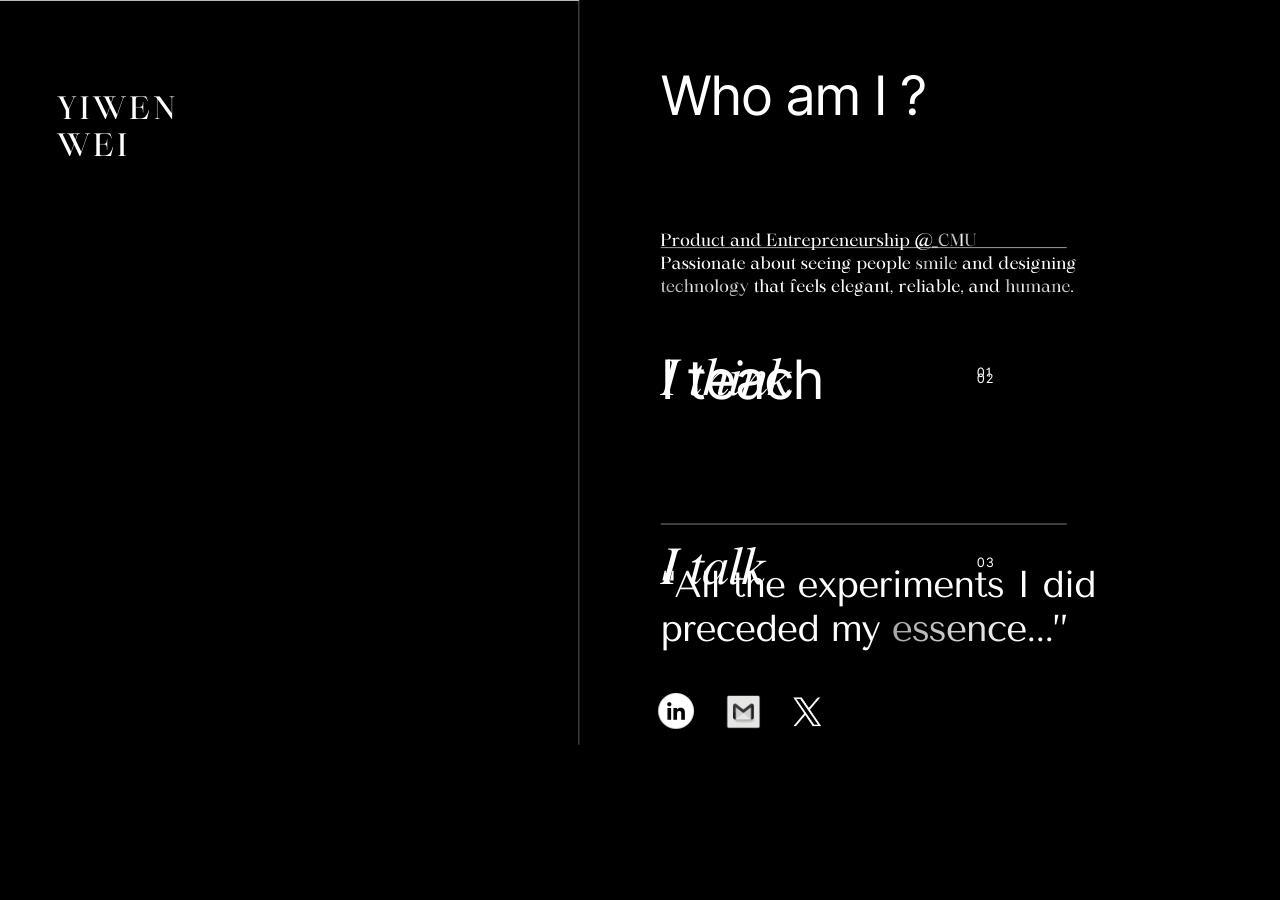
==== commit 72e4cabb: "Add gradient text on underlined words and heartbeat quote animation - CMU, smile, technology, humane" ====
--- a/index.html
+++ b/index.html
@@ -1,2 +1,2 @@
-<html dir="ltr" lang="zh-CN" class="theme light EHoceA"><head><base href="/"><meta charset="utf-8"><title>About Yiwen</title><meta name="app-name" content="export_website"><meta name="viewport" content="width=device-width, initial-scale=1"><link href="_assets/c1ca2d3def7d2287.ltr.css" rel="stylesheet" integrity="sha512-KveRue8/rs6152rrtLfxMZTU0KxVUM6NCJ596+BJI6HG150K3/7Qm46DfFQ6W+0emoL28CSxafCDNz3LKFchPw==" crossorigin="anonymous"><link href="_assets/static_font_4.ltr.css" rel="stylesheet"><link href="_assets/1f8a6f6bbb537094.runtime.js" rel="preload" as="script" crossorigin="anonymous" integrity="sha512-+CbTunkbuCr7mIoYYrFywRikY4MaYtxsS1b74LQ/fZqv4BLDIn92yjPuPOWsNhfhNEtiaW77tVCoNs6pOhcFww==" nonce=""><link href="_assets/fb765918bdc2d19b.s4le6a.vendor.js" rel="preload" as="script" crossorigin="anonymous" integrity="sha512-3VjFGpvNTvgZ+9x5P3x48AnYqgt3wImtyr7Brrkc1siXteKHnrY01r2kGXXPZuXzLfLQStWpxRPP3VEuZGvbQg==" nonce=""><link href="_assets/0fb5f701f46ae649.vendor.js" rel="preload" as="script" crossorigin="anonymous" integrity="sha512-pBu6gIQavVkHQN6pJ71AmrR1b7gJaqLQTOQIdSIhRzWBPe3LMw4cYdHhHiLgWKrIMn5Bw7+KxODkVU2HdrCQBQ==" nonce=""><link href="_assets/fbb09f3e97d2c37e.strings.js" rel="preload" as="script" crossorigin="anonymous" integrity="sha512-7NiBhCUqIbYDdKrbZu+t+xyvQ7RDbWGPdAMPLXkbD4oc9rkWF+8YFRoTaGBjUtn9N1GGR+h0pQAI2SEs7JgWvA==" nonce=""><link href="_assets/490ca3933174bcac.zh-CN.js" rel="preload" as="script" crossorigin="anonymous" integrity="sha512-CxVCpGTheE6O37YBZiXBdAiB2bSPMpC60DYMCWt5UPygSdshewLCFy0R3GC1L9j0eEipETMzH+zCJtPWfB6+fQ==" nonce=""><link href="_assets/ffc163f0c899fff1.js" rel="preload" as="script" crossorigin="anonymous" integrity="sha512-N4pfAkLYr+up09L6IAVlOd1/jBlAYldt3NO6eKLNy8w6Y/wA/sXD1rPYE0/FXITwcrUkSDLEu56kIfMk+ORLow==" nonce=""><meta name="referrer" content="strict-origin-when-cross-origin"><meta property="og:title" content="About Yiwen"><meta property="og:type" content="website"><meta name="description" content="Yiwen Aya Wei is a product and entrepreneurship instructor at CMU. Learn about her passion for elegant technology and helping people smile through innovation."><meta property="og:description" content="Yiwen Aya Wei is a product and entrepreneurship instructor at CMU. Learn about her passion for elegant technology and helping people smile through innovation."><meta name="twitter:description" content="Yiwen Aya Wei is a product and entrepreneurship instructor at CMU. Learn about her passion for elegant technology and helping people smile through innovation."><link rel="shortcut icon" href="_assets/images/2d0b56e7e51cf11036ad8734bdb67e2d.png"><link rel="icon" href="_assets/images/e53c4bd8da5e491d9ab09e7cf0daf874.png" sizes="192x192"><link rel="apple-touch-icon" href="_assets/images/725b756a69a7d4c235070e51acd85560.png" sizes="180x180"><link rel="stylesheet" type="text/css" href="_assets/a618e97bcb1059ad.ltr.css"><link rel="stylesheet" type="text/css" href="_assets/1f49dd41fb5f75f7.ltr.css"><link rel="stylesheet" type="text/css" href="_assets/ccd01f8a6eb123a4.ltr.css"><link rel="stylesheet" type="text/css" href="_assets/dfaff13b34a4593a.ltr.css"><link rel="stylesheet" type="text/css" href="_assets/5504421bb7eb9e32.ltr.css"><link rel="stylesheet" type="text/css" href="_assets/edb7c4ff061bab89.ltr.css"><link rel="stylesheet" type="text/css" href="_assets/dc4946096a210ac2.ltr.css"><link rel="stylesheet" type="text/css" href="_assets/f7688c2d15a1efc4.ltr.css"><link rel="stylesheet" href="css/fonts.css"><link rel="stylesheet" href="css/custom.css"></head><body data-new-gr-c-s-check-loaded="14.1279.0" data-gr-ext-installed=""><div id="root"><div class="yIDCqA"><main class="_8OlyIw"><div class="_4KoDHA"><div class="ZRRuDw"><div style="height: 100%; width: 100%;"><div class="KYQZFA"><section id="PBD4JZDM9w6BmRwP" class="rGeu6w" data-scroll-ready="true" style="background-color: rgb(0, 0, 0);"><div><div class="_8jGYJw" style="width: 1903px; height: 928px;"><div class="fMSICA h517IA" aria-hidden="false"><div class="_5yhCRQ"><div class="onhyOQ" style="width: 1903px; height: 928px; align-items: center;"><div class="twbtjQ"><div class="GDnEHQ" style="width: 1903px; height: 928px; background-color: rgb(255, 255, 255);"><div class="o2Yl2g"><div class="_mXnjA" lang="zh-CN" style="width: 1903px; height: 928px;"><div class="_6t4CHA"><div class="a26Xuw"><div class="fbzKiw" style="background: rgb(0, 0, 0);"></div></div></div><div style="position: absolute; top: 92.8px; left: 92.8px; width: 1717.4px; height: 742.4px;"></div><div id="LBgT3dm0HZMHySR0" class="DF_utQ _0xkaeQ" style="width: 418.847px; height: 1.00531px; transform: translate(972.796px, 254.959px);"><div class="Zp7NQw"><div class="a26Xuw"><div class="fbzKiw" style="background: rgb(255, 255, 255);"></div></div><div style="position: absolute; top: 0px; left: 0px; transform-origin: 0px 0px; height: 1.00531px; width: 418.847px; pointer-events: none; transform: scale(1);"></div></div></div><div id="LBjX0YtvYQlp1MyD" class="DF_utQ _0xkaeQ" style="width: 418.847px; height: 1.00531px; transform: translate(972.796px, 539.839px);"><div class="Zp7NQw"><div class="a26Xuw"><div class="fbzKiw" style="background: rgb(255, 255, 255);"></div></div><div style="position: absolute; top: 0px; left: 0px; transform-origin: 0px 0px; height: 1.00531px; width: 418.847px; pointer-events: none; transform: scale(1);"></div></div></div><div id="__id8" class="DF_utQ _0xkaeQ" style="width: 51.4871px; height: 51.4871px; transform: translate(963.348px, 707.553px);"><div class="Zp7NQw"><div class="a26Xuw"><div class="PcHy7w"><div class="uk_25A Ty61NA"><div class="Izwocg" style="width: 51.4871px; height: 51.4871px; transform: translate(0px, 0px) rotate(0deg);"><img class="_7_i_XA" crossorigin="anonymous" draggable="false" src="_assets/media/9d3722064bab6db6ea065b5bd2889cf3.png"></div></div></div></div><div style="position: absolute; top: 0px; left: 0px; transform-origin: 0px 0px; height: 51.4871px; width: 51.4871px; pointer-events: none; transform: scale(1);"></div></div><a class="_3zDNwA" aria-labelledby="__id8" href="http://www.linkedin.com/in/yiwen-wei" target="_blank" rel="noopener nofollow"></a></div><div id="__id12" class="DF_utQ _0xkaeQ" style="width: 41.131px; height: 41.131px; transform: translate(1037.84px, 713.369px);"><div class="Zp7NQw"><div class="a26Xuw"><div class="PcHy7w"><div class="uk_25A Ty61NA"><div class="Izwocg" style="width: 41.131px; height: 41.131px; transform: translate(0px, 0px) rotate(0deg);"><img class="_7_i_XA" crossorigin="anonymous" draggable="false" src="_assets/media/f44eb77d730d2ccdb31b333d94e9e492.png"></div></div></div></div><div style="position: absolute; top: 0px; left: 0px; transform-origin: 0px 0px; height: 41.131px; width: 41.131px; pointer-events: none; transform: scale(1);"></div></div><a class="_3zDNwA" aria-labelledby="__id12" href="mailto:yiwenwei@andrew.cmu.edu" target="_blank" rel="noopener nofollow"></a></div><div id="__id16" class="DF_utQ _0xkaeQ" style="width: 29.3178px; height: 29.9671px; transform: translate(1109.65px, 718.951px);"><div class="Zp7NQw"><div class="a26Xuw"><div class="PcHy7w"><div class="uk_25A Ty61NA"><div class="Izwocg" style="width: 29.3178px; height: 29.9671px; transform: translate(0px, 0px) rotate(0deg);"><img class="_7_i_XA" crossorigin="anonymous" draggable="false" src="_assets/media/9a21d702b8afd5e2401526742ae43cfd.png"></div></div></div></div><div style="position: absolute; top: 0px; left: 0px; transform-origin: 0px 0px; height: 29.9671px; width: 29.3178px; pointer-events: none; transform: scale(1);"></div></div><a class="_3zDNwA" aria-labelledby="__id16" href="https://x.com/yiwen_aya_wei" target="_blank" rel="noopener nofollow"></a></div><div style="clip-path: polygon(268.5px 0px, 889.352px 0px, 889.352px 768px, 268.5px 768px);"><div id="LBDCd1JmbqkJhPRP" class="DF_utQ _0xkaeQ" style="width: 620.852px; height: 931.278px; transform: translate(268.5px, 0px);"><div class="DF_utQ" style="width: 620.852px; height: 931.278px;"><div class="Zp7NQw"><div class="a26Xuw"><div class="PcHy7w"><div class="uk_25A Ty61NA"><div class="Izwocg" style="width: 620.852px; height: 931.278px; transform: translate(-5.68434e-14px, 0px) rotate(0deg);"><img class="_7_i_XA" crossorigin="anonymous" draggable="false" src="_assets/media/ad4653b889e9ec37ab13d9b732376e54.png"></div></div></div></div><div style="position: absolute; top: 0px; left: 0px; transform-origin: 0px 0px; height: 931.278px; width: 620.852px; pointer-events: none; transform: scale(1);"></div></div></div></div></div><div id="LBzm9W79wkmqfjVS" class="DF_utQ _0xkaeQ" style="width: 391.205px; height: 76px; transform: translate(350.29px, 95.8px);"><div class="aF9o6Q _0yZ6Qg" style="writing-mode: horizontal-tb; width: 391.205px; height: 76px;"><div><div class="E8yZTA"><div><div lang="zh-CN" class="_2UyCZQ vkN2Cw Mb8E_A e1_zQg"><p class="_28USrA GEC0sA XN6uKA _4N4NA" style="font-family: YAEVJbPN7sA_0, auto; --H97cbQ: 31.9996px; color: rgb(255, 255, 255); line-height: 38px; letter-spacing: 0.1em; --gixK-A: 0; text-transform: uppercase; --kJ5CrQ: 0; --zPlnxA: none; list-style-type: none;"><span class="a_GcMg" style="font-size: 1em; font-weight: 700; font-style: normal; color: rgb(255, 255, 255); font-kerning: none; text-decoration-line: none; text-decoration-thickness: initial; text-decoration-style: initial;">Yiwen</span><span class="a_GcMg zYq_BQ" style="font-size: 1em; font-weight: 700; font-style: normal; color: rgb(255, 255, 255); font-kerning: none; text-decoration-line: none; text-decoration-thickness: initial; text-decoration-style: initial;"> </span></p><p class="_28USrA GEC0sA XN6uKA" style="font-family: YAEVJbPN7sA_0, auto; --H97cbQ: 31.9996px; color: rgb(255, 255, 255); line-height: 38px; letter-spacing: 0.1em; --gixK-A: 0; text-transform: uppercase; --kJ5CrQ: 0; --zPlnxA: none; list-style-type: none;"><span class="a_GcMg" style="font-size: 1em; font-weight: 700; font-style: normal; color: rgb(255, 255, 255); font-kerning: none; text-decoration-line: none; text-decoration-thickness: initial; text-decoration-style: initial;">Wei</span></p></div></div></div></div></div></div><div id="LBBsfTgmzmw24h5m" class="DF_utQ _0xkaeQ" style="width: 348.936px; height: 67px; transform: translate(972.796px, 65.2493px);"><div class="aF9o6Q _0yZ6Qg" style="writing-mode: horizontal-tb; width: 348.936px; height: 67px;"><div><div class="E8yZTA"><div><div lang="zh-CN" class="_2UyCZQ vkN2Cw Mb8E_A e1_zQg"><p class="_28USrA GEC0sA XN6uKA _4N4NA" style="font-family: YAFdJlMyO4g_2, auto; --H97cbQ: 56px; color: rgb(255, 255, 255); line-height: 67px; letter-spacing: -0.03em; --gixK-A: 0; text-transform: none; --kJ5CrQ: 0; --zPlnxA: none; list-style-type: none;"><span class="a_GcMg" style="font-size: 1em; font-weight: 400; font-style: normal; color: rgb(255, 255, 255); font-kerning: none; text-decoration-line: none; text-decoration-thickness: initial; text-decoration-style: initial;">Who am I ?</span></p></div></div></div></div></div></div><div id="LB9Mk4jffcm2QdtQ" class="DF_utQ _0xkaeQ" style="width: 275.699px; height: 67px; transform: translate(972.796px, 358.337px);"><div class="aF9o6Q _0yZ6Qg" style="writing-mode: horizontal-tb; width: 275.699px; height: 67px;"><div><div class="E8yZTA"><div><div lang="zh-CN" class="_2UyCZQ vkN2Cw e1_zQg"><p class="_28USrA GEC0sA XN6uKA _4N4NA" style="font-family: YAFdJlMyO4g_2, auto; --H97cbQ: 56px; color: rgb(255, 255, 255); line-height: 67px; letter-spacing: -0.03em; --gixK-A: 0; text-transform: none; --kJ5CrQ: 0; --zPlnxA: none; list-style-type: none;"><span class="a_GcMg" style="font-size: 1em; font-weight: 400; font-style: normal; color: rgb(255, 255, 255); font-kerning: none; text-decoration-line: none; text-decoration-thickness: initial; text-decoration-style: initial;">I teach</span></p></div></div></div></div></div></div><div id="LBnsrLPZQhnNL6q7" class="DF_utQ _0xkaeQ" style="width: 22.8578px; height: 16px; transform: translate(1298.87px, 383.837px);"><div class="aF9o6Q _0yZ6Qg" style="writing-mode: horizontal-tb; width: 22.8578px; height: 16px;"><div><div class="E8yZTA"><div><div lang="zh-CN" class="_2UyCZQ vkN2Cw e1_zQg"><p class="_28USrA GEC0sA XN6uKA _4N4NA" style="font-family: YAFdJlMyO4g_2, auto; --H97cbQ: 13.3333px; color: rgb(255, 255, 255); line-height: 15px; letter-spacing: 0.08em; --gixK-A: 0; text-transform: uppercase; --kJ5CrQ: 0; --zPlnxA: none; list-style-type: none;"><span class="a_GcMg" style="font-size: 1em; font-weight: 400; font-style: normal; color: rgb(255, 255, 255); font-kerning: none; text-decoration-line: none; text-decoration-thickness: initial; text-decoration-style: initial;">02</span></p></div></div></div></div></div></div><div id="LBrtFtQf2kZDQLHR" class="DF_utQ _0xkaeQ" style="width: 611.627px; height: 92px; transform: translate(972.796px, 579.344px); opacity: 0.730937;"><div class="aF9o6Q _0yZ6Qg" style="writing-mode: horizontal-tb; width: 611.627px; height: 92px;"><div><div class="E8yZTA"><div><div lang="zh-CN" class="_2UyCZQ vkN2Cw Mb8E_A e1_zQg"><p class="_28USrA GEC0sA XN6uKA _4N4NA" style="font-family: YACgEVY5j_w_0, auto; --H97cbQ: 38.6671px; color: rgb(255, 255, 255); line-height: 46px; letter-spacing: -0.03em; --gixK-A: 0; text-transform: none; --kJ5CrQ: 0; --zPlnxA: none; list-style-type: none;"><span class="a_GcMg" style="font-size: 1em; font-weight: 400; font-style: normal; color: rgb(255, 255, 255); font-kerning: none; text-decoration-line: none; text-decoration-thickness: initial; text-decoration-style: initial;">“All the experiments I did<br>preceded my </span><span class="a_GcMg" style="--kPI9Uw: 0; font-size: 1em; font-weight: 400; font-style: normal; font-kerning: none; text-decoration-line: none; text-decoration-thickness: initial; text-decoration-style: initial;">essence</span><span class="a_GcMg" style="font-size: 1em; font-weight: 400; font-style: normal; color: rgb(255, 255, 255); font-kerning: none; text-decoration-line: none; text-decoration-thickness: initial; text-decoration-style: initial;">...”</span></p></div></div><div class="IBvdUw" aria-hidden="true"><div lang="zh-CN" class="_2UyCZQ vkN2Cw Mb8E_A"><p class="_28USrA GEC0sA XN6uKA _4N4NA T4Rl4A _6_lymw" style="font-family: YACgEVY5j_w_0, auto; --H97cbQ: 38.6671px; line-height: 46px; letter-spacing: -0.03em; --gixK-A: 0; text-transform: none; --kJ5CrQ: 0; --zPlnxA: none; list-style-type: none; background-image: url(&quot;data:image/svg+xml,%3Csvg xmlns='http://www.w3.org/2000/svg' viewBox='160.963 -30.834 293.747 199.668' width='293.747' height='199.668'%3E%3Cdefs%3E%3ClinearGradient id='g' gradientUnits='userSpaceOnUse' x1='238.297' y1='69' x2='377.375' y2='69'%3E%3Cstop stop-color='%23a6a6a6' stop-opacity='1' offset='0'/%3E%3Cstop stop-color='%23ffffff' stop-opacity='1' offset='1'/%3E%3C/linearGradient%3E%3C/defs%3E%3Crect x='160.963' y='-30.834' width='293.747' height='199.668' fill='url(%23g)'/%3E%3C/svg%3E&quot;); background-position: 238.297px 46.5px; margin-block-start: -77.3342px; --3foukQ: 77.3342px;"><span class="a_GcMg" style="--kPI9Uw: 0; font-size: 1em; font-weight: 400; font-style: normal; font-kerning: none; text-decoration-line: none; text-decoration-thickness: initial; text-decoration-style: initial;">“All the experiments I did<br>preceded my </span><span class="a_GcMg" style="font-size: 1em; font-weight: 400; font-style: normal; color: transparent; font-kerning: none; text-decoration-line: none; text-decoration-thickness: initial; text-decoration-style: initial;">essence</span><span class="a_GcMg" style="--kPI9Uw: 0; font-size: 1em; font-weight: 400; font-style: normal; font-kerning: none; text-decoration-line: none; text-decoration-thickness: initial; text-decoration-style: initial;">...”</span></p></div></div></div></div></div></div><div id="LB4sSj5DxgVQFvYp" class="DF_utQ _0xkaeQ" style="width: 275.699px; height: 68px; transform: translate(972.796px, 259.964px);"><div class="aF9o6Q _0yZ6Qg" style="writing-mode: horizontal-tb; width: 275.699px; height: 68px;"><div><div class="E8yZTA"><div><div lang="zh-CN" class="_2UyCZQ vkN2Cw e1_zQg"><p class="_28USrA GEC0sA XN6uKA _4N4NA" style="font-family: YACgEfOAqSo_0, auto; --H97cbQ: 56px; color: rgb(255, 255, 255); line-height: 67px; letter-spacing: -0.03em; --gixK-A: 0; text-transform: none; --kJ5CrQ: 0; --zPlnxA: none; list-style-type: none;"><span class="a_GcMg" style="font-size: 1em; font-weight: 400; font-style: italic; color: rgb(255, 255, 255); font-kerning: none; text-decoration-line: none; text-decoration-thickness: initial; text-decoration-style: initial;">I think</span></p></div></div></div></div></div></div><div id="LBNFnN3BBrtQ3sWG" class="DF_utQ _0xkaeQ" style="width: 22.8578px; height: 16px; transform: translate(1298.87px, 285.964px);"><div class="aF9o6Q _0yZ6Qg" style="writing-mode: horizontal-tb; width: 22.8578px; height: 16px;"><div class="AModoQ"><div class="_5kZSsQ" style="text-shadow: rgba(0, 0, 0, 0.3) 0.235702px 0.235702px 0.166666px; filter: opacity(1); transform: translate(0px, 0px);"><div><div lang="zh-CN" class="_2UyCZQ vkN2Cw Mb8E_A"><p class="_28USrA GEC0sA XN6uKA _4N4NA" style="font-family: YAFdJlMyO4g_2, auto; --H97cbQ: 13.3333px; color: transparent; line-height: 15px; letter-spacing: 0.08em; --gixK-A: 0; text-transform: uppercase; --kJ5CrQ: 0; --zPlnxA: none; list-style-type: none;"><span class="a_GcMg" style="font-size: 1em; font-weight: 400; font-style: normal; color: transparent; font-kerning: none; text-decoration-line: none; text-decoration-thickness: initial; text-decoration-style: initial;">01</span></p></div></div></div><div><div><div class="E8yZTA"><div><div lang="zh-CN" class="_2UyCZQ vkN2Cw Mb8E_A e1_zQg"><p class="_28USrA GEC0sA XN6uKA _4N4NA" style="font-family: YAFdJlMyO4g_2, auto; --H97cbQ: 13.3333px; color: rgb(255, 255, 255); line-height: 15px; letter-spacing: 0.08em; --gixK-A: 0; text-transform: uppercase; --kJ5CrQ: 0; --zPlnxA: none; list-style-type: none;"><span class="a_GcMg" style="font-size: 1em; font-weight: 400; font-style: normal; color: rgb(255, 255, 255); font-kerning: none; text-decoration-line: none; text-decoration-thickness: initial; text-decoration-style: initial;">01</span></p></div></div></div></div></div></div></div></div><div id="LBVKchzfdp9MpRN0" class="DF_utQ _0xkaeQ" style="width: 275.699px; height: 68px; transform: translate(972.796px, 455.337px);"><div class="aF9o6Q _0yZ6Qg" style="writing-mode: horizontal-tb; width: 275.699px; height: 68px;"><div><div class="E8yZTA"><div><div lang="zh-CN" class="_2UyCZQ vkN2Cw e1_zQg"><p class="_28USrA GEC0sA XN6uKA _4N4NA" style="font-family: YACgEfOAqSo_0, auto; --H97cbQ: 56px; color: rgb(255, 255, 255); line-height: 67px; letter-spacing: -0.03em; --gixK-A: 0; text-transform: none; --kJ5CrQ: 0; --zPlnxA: none; list-style-type: none;"><span class="a_GcMg" style="font-size: 1em; font-weight: 400; font-style: italic; color: rgb(255, 255, 255); font-kerning: none; text-decoration-line: none; text-decoration-thickness: initial; text-decoration-style: initial;">I talk</span></p></div></div></div></div></div></div><div id="LBpzCD4WwzL7XCmt" class="DF_utQ _0xkaeQ" style="width: 22.8578px; height: 16px; transform: translate(1298.87px, 481.337px);"><div class="aF9o6Q _0yZ6Qg" style="writing-mode: horizontal-tb; width: 22.8578px; height: 16px;"><div><div class="E8yZTA"><div><div lang="zh-CN" class="_2UyCZQ vkN2Cw e1_zQg"><p class="_28USrA GEC0sA XN6uKA _4N4NA" style="font-family: YAFdJlMyO4g_2, auto; --H97cbQ: 13.3333px; color: rgb(255, 255, 255); line-height: 15px; letter-spacing: 0.08em; --gixK-A: 0; text-transform: uppercase; --kJ5CrQ: 0; --zPlnxA: none; list-style-type: none;"><span class="a_GcMg" style="font-size: 1em; font-weight: 400; font-style: normal; color: rgb(255, 255, 255); font-kerning: none; text-decoration-line: none; text-decoration-thickness: initial; text-decoration-style: initial;">03</span></p></div></div></div></div></div></div><div id="LBWkLWRYQkZjxbTL" class="DF_utQ _0xkaeQ" style="width: 455.708px; height: 68.5333px; transform: translate(972.796px, 147.926px);"><div class="aF9o6Q _0yZ6Qg" style="writing-mode: horizontal-tb; width: 455.708px; height: 68.5333px;"><div class="AModoQ"><div><div style="transform: translate(0px, -1.73334px);"><div class="E8yZTA"><div><div lang="zh-CN" class="_2UyCZQ vkN2Cw Mb8E_A e1_zQg"><p class="_28USrA GEC0sA XN6uKA SglrXg _4N4NA" style="font-family: YAEVJbPN7sA_0, auto; --H97cbQ: 17.3334px; color: rgb(255, 255, 255); line-height: 24px; letter-spacing: 0em; --gixK-A: 0; text-transform: none; --kJ5CrQ: 0; --zPlnxA: none; list-style-type: none;"><span class="xtSH_A"><span class="a_GcMg jfNO9A" style="font-size: 1em; font-weight: 400; font-style: normal; color: rgb(255, 255, 255); font-kerning: normal; text-decoration-line: none; text-decoration-thickness: initial; text-decoration-style: initial; width: 11.4725px; top: 0px; left: 0px; --q1eooA: 1;">P</span><span class="a_GcMg jfNO9A" style="font-size: 1em; font-weight: 400; font-style: normal; color: rgb(255, 255, 255); font-kerning: normal; text-decoration-line: none; text-decoration-thickness: initial; text-decoration-style: initial; width: 8.71698px; top: 0px; left: 0px; --q1eooA: 1;">r</span><span class="a_GcMg jfNO9A" style="font-size: 1em; font-weight: 400; font-style: normal; color: rgb(255, 255, 255); font-kerning: normal; text-decoration-line: none; text-decoration-thickness: initial; text-decoration-style: initial; width: 10.2247px; top: 0px; left: 0px; --q1eooA: 1;">o</span><span class="a_GcMg jfNO9A" style="font-size: 1em; font-weight: 400; font-style: normal; color: rgb(255, 255, 255); font-kerning: normal; text-decoration-line: none; text-decoration-thickness: initial; text-decoration-style: initial; width: 11.5591px; top: 0px; left: 0px; --q1eooA: 1;">d</span><span class="a_GcMg jfNO9A" style="font-size: 1em; font-weight: 400; font-style: normal; color: rgb(255, 255, 255); font-kerning: normal; text-decoration-line: none; text-decoration-thickness: initial; text-decoration-style: initial; width: 10.294px; top: 0px; left: 0px; --q1eooA: 1;">u</span><span class="a_GcMg jfNO9A" style="font-size: 1em; font-weight: 400; font-style: normal; color: rgb(255, 255, 255); font-kerning: normal; text-decoration-line: none; text-decoration-thickness: initial; text-decoration-style: initial; width: 9.02892px; top: 0px; left: 0px; --q1eooA: 1;">c</span><span class="a_GcMg jfNO9A" style="font-size: 1em; font-weight: 400; font-style: normal; color: rgb(255, 255, 255); font-kerning: normal; text-decoration-line: none; text-decoration-thickness: initial; text-decoration-style: initial; width: 5.52826px; top: 0px; left: 0px; --q1eooA: 1;">t</span></span><span class="a_GcMg zV8YKg" style="font-size: 1em; font-weight: 400; font-style: normal; color: rgb(255, 255, 255); font-kerning: normal; text-decoration-line: none; text-decoration-thickness: initial; text-decoration-style: initial; width: 4.85239px; top: 0px; left: 0px; --q1eooA: 1;"> </span><span class="xtSH_A"><span class="a_GcMg jfNO9A" style="font-size: 1em; font-weight: 400; font-style: normal; color: rgb(255, 255, 255); font-kerning: normal; text-decoration-line: none; text-decoration-thickness: initial; text-decoration-style: initial; width: 10.398px; top: 0px; left: 0px; --q1eooA: 1;">a</span><span class="a_GcMg jfNO9A" style="font-size: 1em; font-weight: 400; font-style: normal; color: rgb(255, 255, 255); font-kerning: normal; text-decoration-line: none; text-decoration-thickness: initial; text-decoration-style: initial; width: 10.6406px; top: 0px; left: 0px; --q1eooA: 1;">n</span><span class="a_GcMg jfNO9A" style="font-size: 1em; font-weight: 400; font-style: normal; color: rgb(255, 255, 255); font-kerning: normal; text-decoration-line: none; text-decoration-thickness: initial; text-decoration-style: initial; width: 11.5591px; top: 0px; left: 0px; --q1eooA: 1;">d</span></span><span class="a_GcMg zV8YKg" style="font-size: 1em; font-weight: 400; font-style: normal; color: rgb(255, 255, 255); font-kerning: normal; text-decoration-line: none; text-decoration-thickness: initial; text-decoration-style: initial; width: 4.85239px; top: 0px; left: 0px; --q1eooA: 1;"> </span><span class="xtSH_A"><span class="a_GcMg jfNO9A" style="font-size: 1em; font-weight: 400; font-style: normal; color: rgb(255, 255, 255); font-kerning: normal; text-decoration-line: none; text-decoration-thickness: initial; text-decoration-style: initial; width: 11.5764px; top: 0px; left: 0px; --q1eooA: 1;">E</span><span class="a_GcMg jfNO9A" style="font-size: 1em; font-weight: 400; font-style: normal; color: rgb(255, 255, 255); font-kerning: normal; text-decoration-line: none; text-decoration-thickness: initial; text-decoration-style: initial; width: 10.6406px; top: 0px; left: 0px; --q1eooA: 1;">n</span><span class="a_GcMg jfNO9A" style="font-size: 1em; font-weight: 400; font-style: normal; color: rgb(255, 255, 255); font-kerning: normal; text-decoration-line: none; text-decoration-thickness: initial; text-decoration-style: initial; width: 5.52826px; top: 0px; left: 0px; --q1eooA: 1;">t</span><span class="a_GcMg jfNO9A" style="font-size: 1em; font-weight: 400; font-style: normal; color: rgb(255, 255, 255); font-kerning: normal; text-decoration-line: none; text-decoration-thickness: initial; text-decoration-style: initial; width: 8.71698px; top: 0px; left: 0px; --q1eooA: 1;">r</span><span class="a_GcMg jfNO9A" style="font-size: 1em; font-weight: 400; font-style: normal; color: rgb(255, 255, 255); font-kerning: normal; text-decoration-line: none; text-decoration-thickness: initial; text-decoration-style: initial; width: 9.28888px; top: 0px; left: 0px; --q1eooA: 1;">e</span><span class="a_GcMg jfNO9A" style="font-size: 1em; font-weight: 400; font-style: normal; color: rgb(255, 255, 255); font-kerning: normal; text-decoration-line: none; text-decoration-thickness: initial; text-decoration-style: initial; width: 11.2472px; top: 0px; left: 0px; --q1eooA: 1;">p</span><span class="a_GcMg jfNO9A" style="font-size: 1em; font-weight: 400; font-style: normal; color: rgb(255, 255, 255); font-kerning: normal; text-decoration-line: none; text-decoration-thickness: initial; text-decoration-style: initial; width: 8.71698px; top: 0px; left: 0px; --q1eooA: 1;">r</span><span class="a_GcMg jfNO9A" style="font-size: 1em; font-weight: 400; font-style: normal; color: rgb(255, 255, 255); font-kerning: normal; text-decoration-line: none; text-decoration-thickness: initial; text-decoration-style: initial; width: 9.28888px; top: 0px; left: 0px; --q1eooA: 1;">e</span><span class="a_GcMg jfNO9A" style="font-size: 1em; font-weight: 400; font-style: normal; color: rgb(255, 255, 255); font-kerning: normal; text-decoration-line: none; text-decoration-thickness: initial; text-decoration-style: initial; width: 10.6406px; top: 0px; left: 0px; --q1eooA: 1;">n</span><span class="a_GcMg jfNO9A" style="font-size: 1em; font-weight: 400; font-style: normal; color: rgb(255, 255, 255); font-kerning: normal; text-decoration-line: none; text-decoration-thickness: initial; text-decoration-style: initial; width: 9.28888px; top: 0px; left: 0px; --q1eooA: 1;">e</span><span class="a_GcMg jfNO9A" style="font-size: 1em; font-weight: 400; font-style: normal; color: rgb(255, 255, 255); font-kerning: normal; text-decoration-line: none; text-decoration-thickness: initial; text-decoration-style: initial; width: 10.294px; top: 0px; left: 0px; --q1eooA: 1;">u</span><span class="a_GcMg jfNO9A" style="font-size: 1em; font-weight: 400; font-style: normal; color: rgb(255, 255, 255); font-kerning: normal; text-decoration-line: none; text-decoration-thickness: initial; text-decoration-style: initial; width: 8.71698px; top: 0px; left: 0px; --q1eooA: 1;">r</span><span class="a_GcMg jfNO9A" style="font-size: 1em; font-weight: 400; font-style: normal; color: rgb(255, 255, 255); font-kerning: normal; text-decoration-line: none; text-decoration-thickness: initial; text-decoration-style: initial; width: 7.3999px; top: 0px; left: 0px; --q1eooA: 1;">s</span><span class="a_GcMg jfNO9A" style="font-size: 1em; font-weight: 400; font-style: normal; color: rgb(255, 255, 255); font-kerning: normal; text-decoration-line: none; text-decoration-thickness: initial; text-decoration-style: initial; width: 10.6406px; top: 0px; left: 0px; --q1eooA: 1;">h</span><span class="a_GcMg jfNO9A" style="font-size: 1em; font-weight: 400; font-style: normal; color: rgb(255, 255, 255); font-kerning: normal; text-decoration-line: none; text-decoration-thickness: initial; text-decoration-style: initial; width: 5.09502px; top: 0px; left: 0px; --q1eooA: 1;">i</span><span class="a_GcMg jfNO9A" style="font-size: 1em; font-weight: 400; font-style: normal; color: rgb(255, 255, 255); font-kerning: normal; text-decoration-line: none; text-decoration-thickness: initial; text-decoration-style: initial; width: 11.2472px; top: 0px; left: 0px; --q1eooA: 1;">p</span></span><span class="a_GcMg zV8YKg" style="font-size: 1em; font-weight: 400; font-style: normal; color: rgb(255, 255, 255); font-kerning: normal; text-decoration-line: none; text-decoration-thickness: initial; text-decoration-style: initial; width: 4.85239px; top: 0px; left: 0px; --q1eooA: 1;"> </span><span class="a_GcMg jfNO9A" style="font-size: 1em; font-weight: 400; font-style: normal; color: rgb(255, 255, 255); font-kerning: normal; text-decoration-line: underline; text-decoration-thickness: initial; text-decoration-style: initial; width: 18.9763px; top: 0px; left: 0px; --q1eooA: 1;">@</span><span class="a_GcMg zV8YKg" style="font-size: 1em; font-weight: 400; font-style: normal; color: rgb(255, 255, 255); font-kerning: normal; text-decoration-line: underline; text-decoration-thickness: initial; text-decoration-style: initial; width: 4.85239px; top: 0px; left: 0px; --q1eooA: 1;"> </span><span class="xtSH_A"><span class="a_GcMg jfNO9A" style="font-size: 1em; font-weight: 400; font-style: normal; color: rgb(255, 255, 255); font-kerning: normal; text-decoration-line: underline; text-decoration-thickness: initial; text-decoration-style: initial; width: 12.3736px; top: 0px; left: 0px; --q1eooA: 1;">C</span><span class="a_GcMg jfNO9A" style="font-size: 1em; font-weight: 400; font-style: normal; color: rgb(255, 255, 255); font-kerning: normal; text-decoration-line: underline; text-decoration-thickness: initial; text-decoration-style: initial; width: 14.8691px; top: 0px; left: 0px; --q1eooA: 1;">M</span><span class="a_GcMg jfNO9A" style="font-size: 1em; font-weight: 400; font-style: normal; color: rgb(255, 255, 255); font-kerning: normal; text-decoration-line: underline; text-decoration-thickness: initial; text-decoration-style: initial; width: 12.8242px; top: 0px; left: 0px; --q1eooA: 1;">U</span></span></p><p class="_28USrA GEC0sA XN6uKA SglrXg" style="font-family: YAEVJbPN7sA_0, auto; --H97cbQ: 17.3334px; color: rgb(255, 255, 255); line-height: 24px; letter-spacing: 0em; --gixK-A: 0; text-transform: none; --kJ5CrQ: 0; --zPlnxA: none; list-style-type: none;"><span class="xtSH_A"><span class="a_GcMg jfNO9A" style="font-size: 1em; font-weight: 400; font-style: normal; color: rgb(255, 255, 255); font-kerning: normal; text-decoration-line: none; text-decoration-thickness: initial; text-decoration-style: initial; width: 11.4725px; top: 0px; left: 0px; --q1eooA: 1;">P</span><span class="a_GcMg jfNO9A" style="font-size: 1em; font-weight: 400; font-style: normal; color: rgb(255, 255, 255); font-kerning: normal; text-decoration-line: none; text-decoration-thickness: initial; text-decoration-style: initial; width: 10.398px; top: 0px; left: 0px; --q1eooA: 1;">a</span><span class="a_GcMg jfNO9A" style="font-size: 1em; font-weight: 400; font-style: normal; color: rgb(255, 255, 255); font-kerning: normal; text-decoration-line: none; text-decoration-thickness: initial; text-decoration-style: initial; width: 7.3999px; top: 0px; left: 0px; --q1eooA: 1;">s</span><span class="a_GcMg jfNO9A" style="font-size: 1em; font-weight: 400; font-style: normal; color: rgb(255, 255, 255); font-kerning: normal; text-decoration-line: none; text-decoration-thickness: initial; text-decoration-style: initial; width: 7.3999px; top: 0px; left: 0px; --q1eooA: 1;">s</span><span class="a_GcMg jfNO9A" style="font-size: 1em; font-weight: 400; font-style: normal; color: rgb(255, 255, 255); font-kerning: normal; text-decoration-line: none; text-decoration-thickness: initial; text-decoration-style: initial; width: 5.09502px; top: 0px; left: 0px; --q1eooA: 1;">i</span><span class="a_GcMg jfNO9A" style="font-size: 1em; font-weight: 400; font-style: normal; color: rgb(255, 255, 255); font-kerning: normal; text-decoration-line: none; text-decoration-thickness: initial; text-decoration-style: initial; width: 10.2247px; top: 0px; left: 0px; --q1eooA: 1;">o</span><span class="a_GcMg jfNO9A" style="font-size: 1em; font-weight: 400; font-style: normal; color: rgb(255, 255, 255); font-kerning: normal; text-decoration-line: none; text-decoration-thickness: initial; text-decoration-style: initial; width: 10.6406px; top: 0px; left: 0px; --q1eooA: 1;">n</span><span class="a_GcMg jfNO9A" style="font-size: 1em; font-weight: 400; font-style: normal; color: rgb(255, 255, 255); font-kerning: normal; text-decoration-line: none; text-decoration-thickness: initial; text-decoration-style: initial; width: 10.398px; top: 0px; left: 0px; --q1eooA: 1;">a</span><span class="a_GcMg jfNO9A" style="font-size: 1em; font-weight: 400; font-style: normal; color: rgb(255, 255, 255); font-kerning: normal; text-decoration-line: none; text-decoration-thickness: initial; text-decoration-style: initial; width: 5.52826px; top: 0px; left: 0px; --q1eooA: 1;">t</span><span class="a_GcMg jfNO9A" style="font-size: 1em; font-weight: 400; font-style: normal; color: rgb(255, 255, 255); font-kerning: normal; text-decoration-line: none; text-decoration-thickness: initial; text-decoration-style: initial; width: 9.28888px; top: 0px; left: 0px; --q1eooA: 1;">e</span></span><span class="a_GcMg zV8YKg" style="font-size: 1em; font-weight: 400; font-style: normal; color: rgb(255, 255, 255); font-kerning: normal; text-decoration-line: none; text-decoration-thickness: initial; text-decoration-style: initial; width: 4.85239px; top: 0px; left: 0px; --q1eooA: 1;"> </span><span class="xtSH_A"><span class="a_GcMg jfNO9A" style="font-size: 1em; font-weight: 400; font-style: normal; color: rgb(255, 255, 255); font-kerning: normal; text-decoration-line: none; text-decoration-thickness: initial; text-decoration-style: initial; width: 10.398px; top: 0px; left: 0px; --q1eooA: 1;">a</span><span class="a_GcMg jfNO9A" style="font-size: 1em; font-weight: 400; font-style: normal; color: rgb(255, 255, 255); font-kerning: normal; text-decoration-line: none; text-decoration-thickness: initial; text-decoration-style: initial; width: 10.9006px; top: 0px; left: 0px; --q1eooA: 1;">b</span><span class="a_GcMg jfNO9A" style="font-size: 1em; font-weight: 400; font-style: normal; color: rgb(255, 255, 255); font-kerning: normal; text-decoration-line: none; text-decoration-thickness: initial; text-decoration-style: initial; width: 10.2247px; top: 0px; left: 0px; --q1eooA: 1;">o</span><span class="a_GcMg jfNO9A" style="font-size: 1em; font-weight: 400; font-style: normal; color: rgb(255, 255, 255); font-kerning: normal; text-decoration-line: none; text-decoration-thickness: initial; text-decoration-style: initial; width: 10.294px; top: 0px; left: 0px; --q1eooA: 1;">u</span><span class="a_GcMg jfNO9A" style="font-size: 1em; font-weight: 400; font-style: normal; color: rgb(255, 255, 255); font-kerning: normal; text-decoration-line: none; text-decoration-thickness: initial; text-decoration-style: initial; width: 5.52826px; top: 0px; left: 0px; --q1eooA: 1;">t</span></span><span class="a_GcMg zV8YKg" style="font-size: 1em; font-weight: 400; font-style: normal; color: rgb(255, 255, 255); font-kerning: normal; text-decoration-line: none; text-decoration-thickness: initial; text-decoration-style: initial; width: 4.85239px; top: 0px; left: 0px; --q1eooA: 1;"> </span><span class="xtSH_A"><span class="a_GcMg jfNO9A" style="font-size: 1em; font-weight: 400; font-style: normal; color: rgb(255, 255, 255); font-kerning: normal; text-decoration-line: none; text-decoration-thickness: initial; text-decoration-style: initial; width: 7.3999px; top: 0px; left: 0px; --q1eooA: 1;">s</span><span class="a_GcMg jfNO9A" style="font-size: 1em; font-weight: 400; font-style: normal; color: rgb(255, 255, 255); font-kerning: normal; text-decoration-line: none; text-decoration-thickness: initial; text-decoration-style: initial; width: 9.28888px; top: 0px; left: 0px; --q1eooA: 1;">e</span><span class="a_GcMg jfNO9A" style="font-size: 1em; font-weight: 400; font-style: normal; color: rgb(255, 255, 255); font-kerning: normal; text-decoration-line: none; text-decoration-thickness: initial; text-decoration-style: initial; width: 9.28888px; top: 0px; left: 0px; --q1eooA: 1;">e</span><span class="a_GcMg jfNO9A" style="font-size: 1em; font-weight: 400; font-style: normal; color: rgb(255, 255, 255); font-kerning: normal; text-decoration-line: none; text-decoration-thickness: initial; text-decoration-style: initial; width: 5.09502px; top: 0px; left: 0px; --q1eooA: 1;">i</span><span class="a_GcMg jfNO9A" style="font-size: 1em; font-weight: 400; font-style: normal; color: rgb(255, 255, 255); font-kerning: normal; text-decoration-line: none; text-decoration-thickness: initial; text-decoration-style: initial; width: 10.6406px; top: 0px; left: 0px; --q1eooA: 1;">n</span><span class="a_GcMg jfNO9A" style="font-size: 1em; font-weight: 400; font-style: normal; color: rgb(255, 255, 255); font-kerning: normal; text-decoration-line: none; text-decoration-thickness: initial; text-decoration-style: initial; width: 10.5193px; top: 0px; left: 0px; --q1eooA: 1;">g</span></span><span class="a_GcMg zV8YKg" style="font-size: 1em; font-weight: 400; font-style: normal; color: rgb(255, 255, 255); font-kerning: normal; text-decoration-line: none; text-decoration-thickness: initial; text-decoration-style: initial; width: 4.85239px; top: 0px; left: 0px; --q1eooA: 1;"> </span><span class="xtSH_A"><span class="a_GcMg jfNO9A" style="font-size: 1em; font-weight: 400; font-style: normal; color: rgb(255, 255, 255); font-kerning: normal; text-decoration-line: none; text-decoration-thickness: initial; text-decoration-style: initial; width: 11.2472px; top: 0px; left: 0px; --q1eooA: 1;">p</span><span class="a_GcMg jfNO9A" style="font-size: 1em; font-weight: 400; font-style: normal; color: rgb(255, 255, 255); font-kerning: normal; text-decoration-line: none; text-decoration-thickness: initial; text-decoration-style: initial; width: 9.28888px; top: 0px; left: 0px; --q1eooA: 1;">e</span><span class="a_GcMg jfNO9A" style="font-size: 1em; font-weight: 400; font-style: normal; color: rgb(255, 255, 255); font-kerning: normal; text-decoration-line: none; text-decoration-thickness: initial; text-decoration-style: initial; width: 10.2247px; top: 0px; left: 0px; --q1eooA: 1;">o</span><span class="a_GcMg jfNO9A" style="font-size: 1em; font-weight: 400; font-style: normal; color: rgb(255, 255, 255); font-kerning: normal; text-decoration-line: none; text-decoration-thickness: initial; text-decoration-style: initial; width: 11.2472px; top: 0px; left: 0px; --q1eooA: 1;">p</span><span class="a_GcMg jfNO9A" style="font-size: 1em; font-weight: 400; font-style: normal; color: rgb(255, 255, 255); font-kerning: normal; text-decoration-line: none; text-decoration-thickness: initial; text-decoration-style: initial; width: 5.07768px; top: 0px; left: 0px; --q1eooA: 1;">l</span><span class="a_GcMg jfNO9A" style="font-size: 1em; font-weight: 400; font-style: normal; color: rgb(255, 255, 255); font-kerning: normal; text-decoration-line: none; text-decoration-thickness: initial; text-decoration-style: initial; width: 9.28888px; top: 0px; left: 0px; --q1eooA: 1;">e</span></span><span class="a_GcMg zV8YKg" style="font-size: 1em; font-weight: 400; font-style: normal; color: rgb(255, 255, 255); font-kerning: normal; text-decoration-line: none; text-decoration-thickness: initial; text-decoration-style: initial; width: 4.85239px; top: 0px; left: 0px; --q1eooA: 1;"> </span><span class="xtSH_A"><span class="a_GcMg jfNO9A" style="font-size: 1em; font-weight: 400; font-style: normal; color: rgb(255, 255, 255); font-kerning: normal; text-decoration-line: underline; text-decoration-thickness: initial; text-decoration-style: initial; width: 7.3999px; top: 0px; left: 0px; --q1eooA: 1;">s</span><span class="a_GcMg jfNO9A" style="font-size: 1em; font-weight: 400; font-style: normal; color: rgb(255, 255, 255); font-kerning: normal; text-decoration-line: underline; text-decoration-thickness: initial; text-decoration-style: initial; width: 16.2035px; top: 0px; left: 0px; --q1eooA: 1;">m</span><span class="a_GcMg jfNO9A" style="font-size: 1em; font-weight: 400; font-style: normal; color: rgb(255, 255, 255); font-kerning: normal; text-decoration-line: underline; text-decoration-thickness: initial; text-decoration-style: initial; width: 5.09502px; top: 0px; left: 0px; --q1eooA: 1;">i</span><span class="a_GcMg jfNO9A" style="font-size: 1em; font-weight: 400; font-style: normal; color: rgb(255, 255, 255); font-kerning: normal; text-decoration-line: underline; text-decoration-thickness: initial; text-decoration-style: initial; width: 5.07768px; top: 0px; left: 0px; --q1eooA: 1;">l</span><span class="a_GcMg jfNO9A" style="font-size: 1em; font-weight: 400; font-style: normal; color: rgb(255, 255, 255); font-kerning: normal; text-decoration-line: underline; text-decoration-thickness: initial; text-decoration-style: initial; width: 9.28888px; top: 0px; left: 0px; --q1eooA: 1;">e</span></span><span class="a_GcMg zV8YKg" style="font-size: 1em; font-weight: 400; font-style: normal; color: rgb(255, 255, 255); font-kerning: normal; text-decoration-line: none; text-decoration-thickness: initial; text-decoration-style: initial; width: 4.85239px; top: 0px; left: 0px; --q1eooA: 1;"> </span><span class="xtSH_A"><span class="a_GcMg jfNO9A" style="font-size: 1em; font-weight: 400; font-style: normal; color: rgb(255, 255, 255); font-kerning: normal; text-decoration-line: none; text-decoration-thickness: initial; text-decoration-style: initial; width: 10.398px; top: 0px; left: 0px; --q1eooA: 1;">a</span><span class="a_GcMg jfNO9A" style="font-size: 1em; font-weight: 400; font-style: normal; color: rgb(255, 255, 255); font-kerning: normal; text-decoration-line: none; text-decoration-thickness: initial; text-decoration-style: initial; width: 10.6406px; top: 0px; left: 0px; --q1eooA: 1;">n</span><span class="a_GcMg jfNO9A" style="font-size: 1em; font-weight: 400; font-style: normal; color: rgb(255, 255, 255); font-kerning: normal; text-decoration-line: none; text-decoration-thickness: initial; text-decoration-style: initial; width: 11.5591px; top: 0px; left: 0px; --q1eooA: 1;">d</span></span><span class="a_GcMg zV8YKg" style="font-size: 1em; font-weight: 400; font-style: normal; color: rgb(255, 255, 255); font-kerning: normal; text-decoration-line: none; text-decoration-thickness: initial; text-decoration-style: initial; width: 4.85239px; top: 0px; left: 0px; --q1eooA: 1;"> </span><span class="xtSH_A"><span class="a_GcMg jfNO9A" style="font-size: 1em; font-weight: 400; font-style: normal; color: rgb(255, 255, 255); font-kerning: normal; text-decoration-line: none; text-decoration-thickness: initial; text-decoration-style: initial; width: 11.5591px; top: 0px; left: 0px; --q1eooA: 1;">d</span><span class="a_GcMg jfNO9A" style="font-size: 1em; font-weight: 400; font-style: normal; color: rgb(255, 255, 255); font-kerning: normal; text-decoration-line: none; text-decoration-thickness: initial; text-decoration-style: initial; width: 9.28888px; top: 0px; left: 0px; --q1eooA: 1;">e</span><span class="a_GcMg jfNO9A" style="font-size: 1em; font-weight: 400; font-style: normal; color: rgb(255, 255, 255); font-kerning: normal; text-decoration-line: none; text-decoration-thickness: initial; text-decoration-style: initial; width: 7.3999px; top: 0px; left: 0px; --q1eooA: 1;">s</span><span class="a_GcMg jfNO9A" style="font-size: 1em; font-weight: 400; font-style: normal; color: rgb(255, 255, 255); font-kerning: normal; text-decoration-line: none; text-decoration-thickness: initial; text-decoration-style: initial; width: 5.09502px; top: 0px; left: 0px; --q1eooA: 1;">i</span><span class="a_GcMg jfNO9A" style="font-size: 1em; font-weight: 400; font-style: normal; color: rgb(255, 255, 255); font-kerning: normal; text-decoration-line: none; text-decoration-thickness: initial; text-decoration-style: initial; width: 10.5193px; top: 0px; left: 0px; --q1eooA: 1;">g</span><span class="a_GcMg jfNO9A" style="font-size: 1em; font-weight: 400; font-style: normal; color: rgb(255, 255, 255); font-kerning: normal; text-decoration-line: none; text-decoration-thickness: initial; text-decoration-style: initial; width: 10.6406px; top: 0px; left: 0px; --q1eooA: 1;">n</span><span class="a_GcMg jfNO9A" style="font-size: 1em; font-weight: 400; font-style: normal; color: rgb(255, 255, 255); font-kerning: normal; text-decoration-line: none; text-decoration-thickness: initial; text-decoration-style: initial; width: 5.09502px; top: 0px; left: 0px; --q1eooA: 1;">i</span><span class="a_GcMg jfNO9A" style="font-size: 1em; font-weight: 400; font-style: normal; color: rgb(255, 255, 255); font-kerning: normal; text-decoration-line: none; text-decoration-thickness: initial; text-decoration-style: initial; width: 10.6406px; top: 0px; left: 0px; --q1eooA: 1;">n</span><span class="a_GcMg jfNO9A" style="font-size: 1em; font-weight: 400; font-style: normal; color: rgb(255, 255, 255); font-kerning: normal; text-decoration-line: none; text-decoration-thickness: initial; text-decoration-style: initial; width: 10.5193px; top: 0px; left: 0px; --q1eooA: 1;">g</span></span><span class="a_GcMg zV8YKg" style="font-size: 1em; font-weight: 400; font-style: normal; color: rgb(255, 255, 255); font-kerning: normal; text-decoration-line: none; text-decoration-thickness: initial; text-decoration-style: initial; width: 4.85239px; top: 0px; left: 0px; --q1eooA: 1;"><br></span><span class="xtSH_A"><span class="a_GcMg jfNO9A" style="font-size: 1em; font-weight: 400; font-style: normal; color: rgb(255, 255, 255); font-kerning: normal; text-decoration-line: underline; text-decoration-thickness: initial; text-decoration-style: initial; width: 5.52826px; top: 0px; left: 0px; --q1eooA: 1;">t</span><span class="a_GcMg jfNO9A" style="font-size: 1em; font-weight: 400; font-style: normal; color: rgb(255, 255, 255); font-kerning: normal; text-decoration-line: underline; text-decoration-thickness: initial; text-decoration-style: initial; width: 9.28888px; top: 0px; left: 0px; --q1eooA: 1;">e</span><span class="a_GcMg jfNO9A" style="font-size: 1em; font-weight: 400; font-style: normal; color: rgb(255, 255, 255); font-kerning: normal; text-decoration-line: underline; text-decoration-thickness: initial; text-decoration-style: initial; width: 9.02892px; top: 0px; left: 0px; --q1eooA: 1;">c</span><span class="a_GcMg jfNO9A" style="font-size: 1em; font-weight: 400; font-style: normal; color: rgb(255, 255, 255); font-kerning: normal; text-decoration-line: underline; text-decoration-thickness: initial; text-decoration-style: initial; width: 10.6406px; top: 0px; left: 0px; --q1eooA: 1;">h</span><span class="a_GcMg jfNO9A" style="font-size: 1em; font-weight: 400; font-style: normal; color: rgb(255, 255, 255); font-kerning: normal; text-decoration-line: underline; text-decoration-thickness: initial; text-decoration-style: initial; width: 10.6406px; top: 0px; left: 0px; --q1eooA: 1;">n</span><span class="a_GcMg jfNO9A" style="font-size: 1em; font-weight: 400; font-style: normal; color: rgb(255, 255, 255); font-kerning: normal; text-decoration-line: underline; text-decoration-thickness: initial; text-decoration-style: initial; width: 10.2247px; top: 0px; left: 0px; --q1eooA: 1;">o</span><span class="a_GcMg jfNO9A" style="font-size: 1em; font-weight: 400; font-style: normal; color: rgb(255, 255, 255); font-kerning: normal; text-decoration-line: underline; text-decoration-thickness: initial; text-decoration-style: initial; width: 5.07768px; top: 0px; left: 0px; --q1eooA: 1;">l</span><span class="a_GcMg jfNO9A" style="font-size: 1em; font-weight: 400; font-style: normal; color: rgb(255, 255, 255); font-kerning: normal; text-decoration-line: underline; text-decoration-thickness: initial; text-decoration-style: initial; width: 10.2247px; top: 0px; left: 0px; --q1eooA: 1;">o</span><span class="a_GcMg jfNO9A" style="font-size: 1em; font-weight: 400; font-style: normal; color: rgb(255, 255, 255); font-kerning: normal; text-decoration-line: underline; text-decoration-thickness: initial; text-decoration-style: initial; width: 10.5193px; top: 0px; left: 0px; --q1eooA: 1;">g</span><span class="a_GcMg jfNO9A" style="font-size: 1em; font-weight: 400; font-style: normal; color: rgb(255, 255, 255); font-kerning: normal; text-decoration-line: underline; text-decoration-thickness: initial; text-decoration-style: initial; width: 10.242px; top: 0px; left: 0px; --q1eooA: 1;">y</span></span><span class="a_GcMg zV8YKg" style="font-size: 1em; font-weight: 400; font-style: normal; color: rgb(255, 255, 255); font-kerning: normal; text-decoration-line: none; text-decoration-thickness: initial; text-decoration-style: initial; width: 4.85239px; top: 0px; left: 0px; --q1eooA: 1;"> </span><span class="xtSH_A"><span class="a_GcMg jfNO9A" style="font-size: 1em; font-weight: 400; font-style: normal; color: rgb(255, 255, 255); font-kerning: normal; text-decoration-line: none; text-decoration-thickness: initial; text-decoration-style: initial; width: 5.52826px; top: 0px; left: 0px; --q1eooA: 1;">t</span><span class="a_GcMg jfNO9A" style="font-size: 1em; font-weight: 400; font-style: normal; color: rgb(255, 255, 255); font-kerning: normal; text-decoration-line: none; text-decoration-thickness: initial; text-decoration-style: initial; width: 10.6406px; top: 0px; left: 0px; --q1eooA: 1;">h</span><span class="a_GcMg jfNO9A" style="font-size: 1em; font-weight: 400; font-style: normal; color: rgb(255, 255, 255); font-kerning: normal; text-decoration-line: none; text-decoration-thickness: initial; text-decoration-style: initial; width: 10.398px; top: 0px; left: 0px; --q1eooA: 1;">a</span><span class="a_GcMg jfNO9A" style="font-size: 1em; font-weight: 400; font-style: normal; color: rgb(255, 255, 255); font-kerning: normal; text-decoration-line: none; text-decoration-thickness: initial; text-decoration-style: initial; width: 5.52826px; top: 0px; left: 0px; --q1eooA: 1;">t</span></span><span class="a_GcMg zV8YKg" style="font-size: 1em; font-weight: 400; font-style: normal; color: rgb(255, 255, 255); font-kerning: normal; text-decoration-line: none; text-decoration-thickness: initial; text-decoration-style: initial; width: 4.85239px; top: 0px; left: 0px; --q1eooA: 1;"> </span><span class="xtSH_A"><span class="a_GcMg jfNO9A" style="font-size: 1em; font-weight: 400; font-style: normal; color: rgb(255, 255, 255); font-kerning: normal; text-decoration-line: none; text-decoration-thickness: initial; text-decoration-style: initial; width: 6.91466px; top: 0px; left: 0px; --q1eooA: 1;">f</span><span class="a_GcMg jfNO9A" style="font-size: 1em; font-weight: 400; font-style: normal; color: rgb(255, 255, 255); font-kerning: normal; text-decoration-line: none; text-decoration-thickness: initial; text-decoration-style: initial; width: 9.28888px; top: 0px; left: 0px; --q1eooA: 1;">e</span><span class="a_GcMg jfNO9A" style="font-size: 1em; font-weight: 400; font-style: normal; color: rgb(255, 255, 255); font-kerning: normal; text-decoration-line: none; text-decoration-thickness: initial; text-decoration-style: initial; width: 9.28888px; top: 0px; left: 0px; --q1eooA: 1;">e</span><span class="a_GcMg jfNO9A" style="font-size: 1em; font-weight: 400; font-style: normal; color: rgb(255, 255, 255); font-kerning: normal; text-decoration-line: none; text-decoration-thickness: initial; text-decoration-style: initial; width: 5.07768px; top: 0px; left: 0px; --q1eooA: 1;">l</span><span class="a_GcMg jfNO9A" style="font-size: 1em; font-weight: 400; font-style: normal; color: rgb(255, 255, 255); font-kerning: normal; text-decoration-line: none; text-decoration-thickness: initial; text-decoration-style: initial; width: 7.3999px; top: 0px; left: 0px; --q1eooA: 1;">s</span></span><span class="a_GcMg zV8YKg" style="font-size: 1em; font-weight: 400; font-style: normal; color: rgb(255, 255, 255); font-kerning: normal; text-decoration-line: none; text-decoration-thickness: initial; text-decoration-style: initial; width: 4.85239px; top: 0px; left: 0px; --q1eooA: 1;"> </span><span class="xtSH_A"><span class="a_GcMg jfNO9A" style="font-size: 1em; font-weight: 400; font-style: normal; color: rgb(255, 255, 255); font-kerning: normal; text-decoration-line: none; text-decoration-thickness: initial; text-decoration-style: initial; width: 9.28888px; top: 0px; left: 0px; --q1eooA: 1;">e</span><span class="a_GcMg jfNO9A" style="font-size: 1em; font-weight: 400; font-style: normal; color: rgb(255, 255, 255); font-kerning: normal; text-decoration-line: none; text-decoration-thickness: initial; text-decoration-style: initial; width: 5.07768px; top: 0px; left: 0px; --q1eooA: 1;">l</span><span class="a_GcMg jfNO9A" style="font-size: 1em; font-weight: 400; font-style: normal; color: rgb(255, 255, 255); font-kerning: normal; text-decoration-line: none; text-decoration-thickness: initial; text-decoration-style: initial; width: 9.28888px; top: 0px; left: 0px; --q1eooA: 1;">e</span><span class="a_GcMg jfNO9A" style="font-size: 1em; font-weight: 400; font-style: normal; color: rgb(255, 255, 255); font-kerning: normal; text-decoration-line: none; text-decoration-thickness: initial; text-decoration-style: initial; width: 10.5193px; top: 0px; left: 0px; --q1eooA: 1;">g</span><span class="a_GcMg jfNO9A" style="font-size: 1em; font-weight: 400; font-style: normal; color: rgb(255, 255, 255); font-kerning: normal; text-decoration-line: none; text-decoration-thickness: initial; text-decoration-style: initial; width: 10.398px; top: 0px; left: 0px; --q1eooA: 1;">a</span><span class="a_GcMg jfNO9A" style="font-size: 1em; font-weight: 400; font-style: normal; color: rgb(255, 255, 255); font-kerning: normal; text-decoration-line: none; text-decoration-thickness: initial; text-decoration-style: initial; width: 10.6406px; top: 0px; left: 0px; --q1eooA: 1;">n</span><span class="a_GcMg jfNO9A" style="font-size: 1em; font-weight: 400; font-style: normal; color: rgb(255, 255, 255); font-kerning: normal; text-decoration-line: none; text-decoration-thickness: initial; text-decoration-style: initial; width: 5.52826px; top: 0px; left: 0px; --q1eooA: 1;">t</span><span class="a_GcMg jfNO9A" style="font-size: 1em; font-weight: 400; font-style: normal; color: rgb(255, 255, 255); font-kerning: normal; text-decoration-line: none; text-decoration-thickness: initial; text-decoration-style: initial; width: 3.88191px; top: 0px; left: 0px; --q1eooA: 1;">,</span></span><span class="a_GcMg zV8YKg" style="font-size: 1em; font-weight: 400; font-style: normal; color: rgb(255, 255, 255); font-kerning: normal; text-decoration-line: none; text-decoration-thickness: initial; text-decoration-style: initial; width: 4.85239px; top: 0px; left: 0px; --q1eooA: 1;"> </span><span class="xtSH_A"><span class="a_GcMg jfNO9A" style="font-size: 1em; font-weight: 400; font-style: normal; color: rgb(255, 255, 255); font-kerning: normal; text-decoration-line: none; text-decoration-thickness: initial; text-decoration-style: initial; width: 8.71698px; top: 0px; left: 0px; --q1eooA: 1;">r</span><span class="a_GcMg jfNO9A" style="font-size: 1em; font-weight: 400; font-style: normal; color: rgb(255, 255, 255); font-kerning: normal; text-decoration-line: none; text-decoration-thickness: initial; text-decoration-style: initial; width: 9.28888px; top: 0px; left: 0px; --q1eooA: 1;">e</span><span class="a_GcMg jfNO9A" style="font-size: 1em; font-weight: 400; font-style: normal; color: rgb(255, 255, 255); font-kerning: normal; text-decoration-line: none; text-decoration-thickness: initial; text-decoration-style: initial; width: 5.07768px; top: 0px; left: 0px; --q1eooA: 1;">l</span><span class="a_GcMg jfNO9A" style="font-size: 1em; font-weight: 400; font-style: normal; color: rgb(255, 255, 255); font-kerning: normal; text-decoration-line: none; text-decoration-thickness: initial; text-decoration-style: initial; width: 5.09502px; top: 0px; left: 0px; --q1eooA: 1;">i</span><span class="a_GcMg jfNO9A" style="font-size: 1em; font-weight: 400; font-style: normal; color: rgb(255, 255, 255); font-kerning: normal; text-decoration-line: none; text-decoration-thickness: initial; text-decoration-style: initial; width: 10.398px; top: 0px; left: 0px; --q1eooA: 1;">a</span><span class="a_GcMg jfNO9A" style="font-size: 1em; font-weight: 400; font-style: normal; color: rgb(255, 255, 255); font-kerning: normal; text-decoration-line: none; text-decoration-thickness: initial; text-decoration-style: initial; width: 10.9006px; top: 0px; left: 0px; --q1eooA: 1;">b</span><span class="a_GcMg jfNO9A" style="font-size: 1em; font-weight: 400; font-style: normal; color: rgb(255, 255, 255); font-kerning: normal; text-decoration-line: none; text-decoration-thickness: initial; text-decoration-style: initial; width: 5.07768px; top: 0px; left: 0px; --q1eooA: 1;">l</span><span class="a_GcMg jfNO9A" style="font-size: 1em; font-weight: 400; font-style: normal; color: rgb(255, 255, 255); font-kerning: normal; text-decoration-line: none; text-decoration-thickness: initial; text-decoration-style: initial; width: 9.28888px; top: 0px; left: 0px; --q1eooA: 1;">e</span><span class="a_GcMg jfNO9A" style="font-size: 1em; font-weight: 400; font-style: normal; color: rgb(255, 255, 255); font-kerning: normal; text-decoration-line: none; text-decoration-thickness: initial; text-decoration-style: initial; width: 3.88191px; top: 0px; left: 0px; --q1eooA: 1;">,</span></span><span class="a_GcMg zV8YKg" style="font-size: 1em; font-weight: 400; font-style: normal; color: rgb(255, 255, 255); font-kerning: normal; text-decoration-line: none; text-decoration-thickness: initial; text-decoration-style: initial; width: 4.85239px; top: 0px; left: 0px; --q1eooA: 1;"> </span><span class="xtSH_A"><span class="a_GcMg jfNO9A" style="font-size: 1em; font-weight: 400; font-style: normal; color: rgb(255, 255, 255); font-kerning: normal; text-decoration-line: none; text-decoration-thickness: initial; text-decoration-style: initial; width: 10.398px; top: 0px; left: 0px; --q1eooA: 1;">a</span><span class="a_GcMg jfNO9A" style="font-size: 1em; font-weight: 400; font-style: normal; color: rgb(255, 255, 255); font-kerning: normal; text-decoration-line: none; text-decoration-thickness: initial; text-decoration-style: initial; width: 10.6406px; top: 0px; left: 0px; --q1eooA: 1;">n</span><span class="a_GcMg jfNO9A" style="font-size: 1em; font-weight: 400; font-style: normal; color: rgb(255, 255, 255); font-kerning: normal; text-decoration-line: none; text-decoration-thickness: initial; text-decoration-style: initial; width: 11.5591px; top: 0px; left: 0px; --q1eooA: 1;">d</span></span><span class="a_GcMg zV8YKg" style="font-size: 1em; font-weight: 400; font-style: normal; color: rgb(255, 255, 255); font-kerning: normal; text-decoration-line: none; text-decoration-thickness: initial; text-decoration-style: initial; width: 4.85239px; top: 0px; left: 0px; --q1eooA: 1;"> </span><span class="xtSH_A"><span class="a_GcMg jfNO9A" style="font-size: 1em; font-weight: 400; font-style: normal; color: rgb(255, 255, 255); font-kerning: normal; text-decoration-line: underline; text-decoration-thickness: initial; text-decoration-style: initial; width: 10.6406px; top: 0px; left: 0px; --q1eooA: 1;">h</span><span class="a_GcMg jfNO9A" style="font-size: 1em; font-weight: 400; font-style: normal; color: rgb(255, 255, 255); font-kerning: normal; text-decoration-line: underline; text-decoration-thickness: initial; text-decoration-style: initial; width: 10.294px; top: 0px; left: 0px; --q1eooA: 1;">u</span><span class="a_GcMg jfNO9A" style="font-size: 1em; font-weight: 400; font-style: normal; color: rgb(255, 255, 255); font-kerning: normal; text-decoration-line: underline; text-decoration-thickness: initial; text-decoration-style: initial; width: 16.2035px; top: 0px; left: 0px; --q1eooA: 1;">m</span><span class="a_GcMg jfNO9A" style="font-size: 1em; font-weight: 400; font-style: normal; color: rgb(255, 255, 255); font-kerning: normal; text-decoration-line: underline; text-decoration-thickness: initial; text-decoration-style: initial; width: 10.398px; top: 0px; left: 0px; --q1eooA: 1;">a</span><span class="a_GcMg jfNO9A" style="font-size: 1em; font-weight: 400; font-style: normal; color: rgb(255, 255, 255); font-kerning: normal; text-decoration-line: underline; text-decoration-thickness: initial; text-decoration-style: initial; width: 10.6406px; top: 0px; left: 0px; --q1eooA: 1;">n</span><span class="a_GcMg jfNO9A" style="font-size: 1em; font-weight: 400; font-style: normal; color: rgb(255, 255, 255); font-kerning: normal; text-decoration-line: underline; text-decoration-thickness: initial; text-decoration-style: initial; width: 9.28888px; top: 0px; left: 0px; --q1eooA: 1;">e</span></span><span class="a_GcMg jfNO9A" style="font-size: 1em; font-weight: 400; font-style: normal; color: rgb(255, 255, 255); font-kerning: normal; text-decoration-line: none; text-decoration-thickness: initial; text-decoration-style: initial; width: 3.67395px; top: 0px; left: 0px; --q1eooA: 1;">.</span></p></div></div></div></div></div></div></div></div></div></div></div><div class="QhExXw pKfnlA" style="width: 1903px; height: 928px; margin: 0px;"></div></div></div></div></div></div></div></section></div></div></div></div></main></div></div><script crossorigin="anonymous" src="_assets/1f8a6f6bbb537094.runtime.js" defer="" integrity="sha512-+CbTunkbuCr7mIoYYrFywRikY4MaYtxsS1b74LQ/fZqv4BLDIn92yjPuPOWsNhfhNEtiaW77tVCoNs6pOhcFww==" nonce=""></script><script crossorigin="anonymous" src="_assets/fb765918bdc2d19b.s4le6a.vendor.js" defer="" integrity="sha512-3VjFGpvNTvgZ+9x5P3x48AnYqgt3wImtyr7Brrkc1siXteKHnrY01r2kGXXPZuXzLfLQStWpxRPP3VEuZGvbQg==" nonce=""></script><script crossorigin="anonymous" src="_assets/0fb5f701f46ae649.vendor.js" defer="" integrity="sha512-pBu6gIQavVkHQN6pJ71AmrR1b7gJaqLQTOQIdSIhRzWBPe3LMw4cYdHhHiLgWKrIMn5Bw7+KxODkVU2HdrCQBQ==" nonce=""></script><script crossorigin="anonymous" src="_assets/fbb09f3e97d2c37e.strings.js" integrity="sha512-7NiBhCUqIbYDdKrbZu+t+xyvQ7RDbWGPdAMPLXkbD4oc9rkWF+8YFRoTaGBjUtn9N1GGR+h0pQAI2SEs7JgWvA==" nonce=""></script><script crossorigin="anonymous" src="_assets/490ca3933174bcac.zh_cn.js" integrity="sha512-CxVCpGTheE6O37YBZiXBdAiB2bSPMpC60DYMCWt5UPygSdshewLCFy0R3GC1L9j0eEipETMzH+zCJtPWfB6+fQ==" nonce=""></script><script crossorigin="anonymous" src="_assets/ffc163f0c899fff1.js" defer="" integrity="sha512-N4pfAkLYr+up09L6IAVlOd1/jBlAYldt3NO6eKLNy8w6Y/wA/sXD1rPYE0/FXITwcrUkSDLEu56kIfMk+ORLow==" nonce=""></script><div class="g6DZMw"><div class="_2UyCZQ" style="writing-mode: horizontal-tb;"></div></div><div class="_3jkTAA"></div><div class="Bymw5Q"></div><div class="BghEng"><div></div><div></div></div><div id="aix-action-loading-host"></div><script src="ibdfeimkglcmdejppabkaidpippniiob/content/windowdatamessage.js"></script><grammarly-desktop-integration data-grammarly-shadow-root="true"></grammarly-desktop-integration><script src="js/inline_scripts.js"></script><script src="js/custom.js" defer></script>
+<html dir="ltr" lang="zh-CN" class="theme light EHoceA"><head><base href="/"><meta charset="utf-8"><title>About Yiwen</title><meta name="app-name" content="export_website"><meta name="viewport" content="width=device-width, initial-scale=1"><link href="_assets/c1ca2d3def7d2287.ltr.css" rel="stylesheet" integrity="sha512-KveRue8/rs6152rrtLfxMZTU0KxVUM6NCJ596+BJI6HG150K3/7Qm46DfFQ6W+0emoL28CSxafCDNz3LKFchPw==" crossorigin="anonymous"><link href="_assets/static_font_4.ltr.css" rel="stylesheet"><link href="_assets/1f8a6f6bbb537094.runtime.js" rel="preload" as="script" crossorigin="anonymous" integrity="sha512-+CbTunkbuCr7mIoYYrFywRikY4MaYtxsS1b74LQ/fZqv4BLDIn92yjPuPOWsNhfhNEtiaW77tVCoNs6pOhcFww==" nonce=""><link href="_assets/fb765918bdc2d19b.s4le6a.vendor.js" rel="preload" as="script" crossorigin="anonymous" integrity="sha512-3VjFGpvNTvgZ+9x5P3x48AnYqgt3wImtyr7Brrkc1siXteKHnrY01r2kGXXPZuXzLfLQStWpxRPP3VEuZGvbQg==" nonce=""><link href="_assets/0fb5f701f46ae649.vendor.js" rel="preload" as="script" crossorigin="anonymous" integrity="sha512-pBu6gIQavVkHQN6pJ71AmrR1b7gJaqLQTOQIdSIhRzWBPe3LMw4cYdHhHiLgWKrIMn5Bw7+KxODkVU2HdrCQBQ==" nonce=""><link href="_assets/fbb09f3e97d2c37e.strings.js" rel="preload" as="script" crossorigin="anonymous" integrity="sha512-7NiBhCUqIbYDdKrbZu+t+xyvQ7RDbWGPdAMPLXkbD4oc9rkWF+8YFRoTaGBjUtn9N1GGR+h0pQAI2SEs7JgWvA==" nonce=""><link href="_assets/490ca3933174bcac.zh-CN.js" rel="preload" as="script" crossorigin="anonymous" integrity="sha512-CxVCpGTheE6O37YBZiXBdAiB2bSPMpC60DYMCWt5UPygSdshewLCFy0R3GC1L9j0eEipETMzH+zCJtPWfB6+fQ==" nonce=""><link href="_assets/ffc163f0c899fff1.js" rel="preload" as="script" crossorigin="anonymous" integrity="sha512-N4pfAkLYr+up09L6IAVlOd1/jBlAYldt3NO6eKLNy8w6Y/wA/sXD1rPYE0/FXITwcrUkSDLEu56kIfMk+ORLow==" nonce=""><meta name="referrer" content="strict-origin-when-cross-origin"><meta property="og:title" content="About Yiwen"><meta property="og:type" content="website"><meta name="description" content="Yiwen Aya Wei is a product and entrepreneurship instructor at CMU. Learn about her passion for elegant technology and helping people smile through innovation."><meta property="og:description" content="Yiwen Aya Wei is a product and entrepreneurship instructor at CMU. Learn about her passion for elegant technology and helping people smile through innovation."><meta name="twitter:description" content="Yiwen Aya Wei is a product and entrepreneurship instructor at CMU. Learn about her passion for elegant technology and helping people smile through innovation."><link rel="shortcut icon" href="_assets/images/2d0b56e7e51cf11036ad8734bdb67e2d.png"><link rel="icon" href="_assets/images/e53c4bd8da5e491d9ab09e7cf0daf874.png" sizes="192x192"><link rel="apple-touch-icon" href="_assets/images/725b756a69a7d4c235070e51acd85560.png" sizes="180x180"><link rel="stylesheet" type="text/css" href="_assets/a618e97bcb1059ad.ltr.css"><link rel="stylesheet" type="text/css" href="_assets/1f49dd41fb5f75f7.ltr.css"><link rel="stylesheet" type="text/css" href="_assets/ccd01f8a6eb123a4.ltr.css"><link rel="stylesheet" type="text/css" href="_assets/dfaff13b34a4593a.ltr.css"><link rel="stylesheet" type="text/css" href="_assets/5504421bb7eb9e32.ltr.css"><link rel="stylesheet" type="text/css" href="_assets/edb7c4ff061bab89.ltr.css"><link rel="stylesheet" type="text/css" href="_assets/dc4946096a210ac2.ltr.css"><link rel="stylesheet" type="text/css" href="_assets/f7688c2d15a1efc4.ltr.css"><link rel="stylesheet" href="css/fonts.css"><link rel="stylesheet" href="css/custom.css"></head><body data-new-gr-c-s-check-loaded="14.1279.0" data-gr-ext-installed=""><div id="root"><div class="yIDCqA"><main class="_8OlyIw"><div class="_4KoDHA"><div class="ZRRuDw"><div style="height: 100%; width: 100%;"><div class="KYQZFA"><section id="PBD4JZDM9w6BmRwP" class="rGeu6w" data-scroll-ready="true" style="background-color: rgb(0, 0, 0);"><div><div class="_8jGYJw" style="width: 1903px; height: 928px;"><div class="fMSICA h517IA" aria-hidden="false"><div class="_5yhCRQ"><div class="onhyOQ" style="width: 1903px; height: 928px; align-items: center;"><div class="twbtjQ"><div class="GDnEHQ" style="width: 1903px; height: 928px; background-color: rgb(255, 255, 255);"><div class="o2Yl2g"><div class="_mXnjA" lang="zh-CN" style="width: 1903px; height: 928px;"><div class="_6t4CHA"><div class="a26Xuw"><div class="fbzKiw" style="background: rgb(0, 0, 0);"></div></div></div><div style="position: absolute; top: 92.8px; left: 92.8px; width: 1717.4px; height: 742.4px;"></div><div id="LBgT3dm0HZMHySR0" class="DF_utQ _0xkaeQ" style="width: 418.847px; height: 1.00531px; transform: translate(972.796px, 254.959px);"><div class="Zp7NQw"><div class="a26Xuw"><div class="fbzKiw" style="background: rgb(255, 255, 255);"></div></div><div style="position: absolute; top: 0px; left: 0px; transform-origin: 0px 0px; height: 1.00531px; width: 418.847px; pointer-events: none; transform: scale(1);"></div></div></div><div id="LBjX0YtvYQlp1MyD" class="DF_utQ _0xkaeQ" style="width: 418.847px; height: 1.00531px; transform: translate(972.796px, 539.839px);"><div class="Zp7NQw"><div class="a26Xuw"><div class="fbzKiw" style="background: rgb(255, 255, 255);"></div></div><div style="position: absolute; top: 0px; left: 0px; transform-origin: 0px 0px; height: 1.00531px; width: 418.847px; pointer-events: none; transform: scale(1);"></div></div></div><div id="__id8" class="DF_utQ _0xkaeQ" style="width: 51.4871px; height: 51.4871px; transform: translate(963.348px, 707.553px);"><div class="Zp7NQw"><div class="a26Xuw"><div class="PcHy7w"><div class="uk_25A Ty61NA"><div class="Izwocg" style="width: 51.4871px; height: 51.4871px; transform: translate(0px, 0px) rotate(0deg);"><img class="_7_i_XA" crossorigin="anonymous" draggable="false" src="_assets/media/9d3722064bab6db6ea065b5bd2889cf3.png"></div></div></div></div><div style="position: absolute; top: 0px; left: 0px; transform-origin: 0px 0px; height: 51.4871px; width: 51.4871px; pointer-events: none; transform: scale(1);"></div></div><a class="_3zDNwA" aria-labelledby="__id8" href="http://www.linkedin.com/in/yiwen-wei" target="_blank" rel="noopener nofollow"></a></div><div id="__id12" class="DF_utQ _0xkaeQ" style="width: 41.131px; height: 41.131px; transform: translate(1037.84px, 713.369px);"><div class="Zp7NQw"><div class="a26Xuw"><div class="PcHy7w"><div class="uk_25A Ty61NA"><div class="Izwocg" style="width: 41.131px; height: 41.131px; transform: translate(0px, 0px) rotate(0deg);"><img class="_7_i_XA" crossorigin="anonymous" draggable="false" src="_assets/media/f44eb77d730d2ccdb31b333d94e9e492.png"></div></div></div></div><div style="position: absolute; top: 0px; left: 0px; transform-origin: 0px 0px; height: 41.131px; width: 41.131px; pointer-events: none; transform: scale(1);"></div></div><a class="_3zDNwA" aria-labelledby="__id12" href="mailto:yiwenwei@andrew.cmu.edu" target="_blank" rel="noopener nofollow"></a></div><div id="__id16" class="DF_utQ _0xkaeQ" style="width: 29.3178px; height: 29.9671px; transform: translate(1109.65px, 718.951px);"><div class="Zp7NQw"><div class="a26Xuw"><div class="PcHy7w"><div class="uk_25A Ty61NA"><div class="Izwocg" style="width: 29.3178px; height: 29.9671px; transform: translate(0px, 0px) rotate(0deg);"><img class="_7_i_XA" crossorigin="anonymous" draggable="false" src="_assets/media/9a21d702b8afd5e2401526742ae43cfd.png"></div></div></div></div><div style="position: absolute; top: 0px; left: 0px; transform-origin: 0px 0px; height: 29.9671px; width: 29.3178px; pointer-events: none; transform: scale(1);"></div></div><a class="_3zDNwA" aria-labelledby="__id16" href="https://x.com/yiwen_aya_wei" target="_blank" rel="noopener nofollow"></a></div><div style="clip-path: polygon(268.5px 0px, 889.352px 0px, 889.352px 768px, 268.5px 768px);"><div id="LBDCd1JmbqkJhPRP" class="DF_utQ _0xkaeQ" style="width: 620.852px; height: 931.278px; transform: translate(268.5px, 0px);"><div class="DF_utQ" style="width: 620.852px; height: 931.278px;"><div class="Zp7NQw"><div class="a26Xuw"><div class="PcHy7w"><div class="uk_25A Ty61NA"><div class="Izwocg" style="width: 620.852px; height: 931.278px; transform: translate(-5.68434e-14px, 0px) rotate(0deg);"><img class="_7_i_XA" crossorigin="anonymous" draggable="false" src="_assets/media/ad4653b889e9ec37ab13d9b732376e54.png"></div></div></div></div><div style="position: absolute; top: 0px; left: 0px; transform-origin: 0px 0px; height: 931.278px; width: 620.852px; pointer-events: none; transform: scale(1);"></div></div></div></div></div><div id="LBzm9W79wkmqfjVS" class="DF_utQ _0xkaeQ" style="width: 391.205px; height: 76px; transform: translate(350.29px, 95.8px);"><div class="aF9o6Q _0yZ6Qg" style="writing-mode: horizontal-tb; width: 391.205px; height: 76px;"><div><div class="E8yZTA"><div><div lang="zh-CN" class="_2UyCZQ vkN2Cw Mb8E_A e1_zQg"><p class="_28USrA GEC0sA XN6uKA _4N4NA" style="font-family: YAEVJbPN7sA_0, auto; --H97cbQ: 31.9996px; color: rgb(255, 255, 255); line-height: 38px; letter-spacing: 0.1em; --gixK-A: 0; text-transform: uppercase; --kJ5CrQ: 0; --zPlnxA: none; list-style-type: none;"><span class="a_GcMg" style="font-size: 1em; font-weight: 700; font-style: normal; color: rgb(255, 255, 255); font-kerning: none; text-decoration-line: none; text-decoration-thickness: initial; text-decoration-style: initial;">Yiwen</span><span class="a_GcMg zYq_BQ" style="font-size: 1em; font-weight: 700; font-style: normal; color: rgb(255, 255, 255); font-kerning: none; text-decoration-line: none; text-decoration-thickness: initial; text-decoration-style: initial;"> </span></p><p class="_28USrA GEC0sA XN6uKA" style="font-family: YAEVJbPN7sA_0, auto; --H97cbQ: 31.9996px; color: rgb(255, 255, 255); line-height: 38px; letter-spacing: 0.1em; --gixK-A: 0; text-transform: uppercase; --kJ5CrQ: 0; --zPlnxA: none; list-style-type: none;"><span class="a_GcMg" style="font-size: 1em; font-weight: 700; font-style: normal; color: rgb(255, 255, 255); font-kerning: none; text-decoration-line: none; text-decoration-thickness: initial; text-decoration-style: initial;">Wei</span></p></div></div></div></div></div></div><div id="LBBsfTgmzmw24h5m" class="DF_utQ _0xkaeQ" style="width: 348.936px; height: 67px; transform: translate(972.796px, 65.2493px);"><div class="aF9o6Q _0yZ6Qg" style="writing-mode: horizontal-tb; width: 348.936px; height: 67px;"><div><div class="E8yZTA"><div><div lang="zh-CN" class="_2UyCZQ vkN2Cw Mb8E_A e1_zQg"><p class="_28USrA GEC0sA XN6uKA _4N4NA" style="font-family: YAFdJlMyO4g_2, auto; --H97cbQ: 56px; color: rgb(255, 255, 255); line-height: 67px; letter-spacing: -0.03em; --gixK-A: 0; text-transform: none; --kJ5CrQ: 0; --zPlnxA: none; list-style-type: none;"><span class="a_GcMg" style="font-size: 1em; font-weight: 400; font-style: normal; color: rgb(255, 255, 255); font-kerning: none; text-decoration-line: none; text-decoration-thickness: initial; text-decoration-style: initial;">Who am I ?</span></p></div></div></div></div></div></div><div id="LB9Mk4jffcm2QdtQ" class="DF_utQ _0xkaeQ" style="width: 275.699px; height: 67px; transform: translate(972.796px, 358.337px);"><div class="aF9o6Q _0yZ6Qg" style="writing-mode: horizontal-tb; width: 275.699px; height: 67px;"><div><div class="E8yZTA"><div><div lang="zh-CN" class="_2UyCZQ vkN2Cw e1_zQg"><p class="_28USrA GEC0sA XN6uKA _4N4NA" style="font-family: YAFdJlMyO4g_2, auto; --H97cbQ: 56px; color: rgb(255, 255, 255); line-height: 67px; letter-spacing: -0.03em; --gixK-A: 0; text-transform: none; --kJ5CrQ: 0; --zPlnxA: none; list-style-type: none;"><span class="a_GcMg" style="font-size: 1em; font-weight: 400; font-style: normal; color: rgb(255, 255, 255); font-kerning: none; text-decoration-line: none; text-decoration-thickness: initial; text-decoration-style: initial;">I teach</span></p></div></div></div></div></div></div><div id="LBnsrLPZQhnNL6q7" class="DF_utQ _0xkaeQ" style="width: 22.8578px; height: 16px; transform: translate(1298.87px, 383.837px);"><div class="aF9o6Q _0yZ6Qg" style="writing-mode: horizontal-tb; width: 22.8578px; height: 16px;"><div><div class="E8yZTA"><div><div lang="zh-CN" class="_2UyCZQ vkN2Cw e1_zQg"><p class="_28USrA GEC0sA XN6uKA _4N4NA" style="font-family: YAFdJlMyO4g_2, auto; --H97cbQ: 13.3333px; color: rgb(255, 255, 255); line-height: 15px; letter-spacing: 0.08em; --gixK-A: 0; text-transform: uppercase; --kJ5CrQ: 0; --zPlnxA: none; list-style-type: none;"><span class="a_GcMg" style="font-size: 1em; font-weight: 400; font-style: normal; color: rgb(255, 255, 255); font-kerning: none; text-decoration-line: none; text-decoration-thickness: initial; text-decoration-style: initial;">02</span></p></div></div></div></div></div></div><div id="LBrtFtQf2kZDQLHR" class="heartbeat-quote" class="DF_utQ _0xkaeQ" style="width: 611.627px; height: 92px; transform: translate(972.796px, 579.344px); opacity: 0.730937;"><div class="aF9o6Q _0yZ6Qg" style="writing-mode: horizontal-tb; width: 611.627px; height: 92px;"><div><div class="E8yZTA"><div><div lang="zh-CN" class="_2UyCZQ vkN2Cw Mb8E_A e1_zQg"><p class="_28USrA GEC0sA XN6uKA _4N4NA" style="font-family: YACgEVY5j_w_0, auto; --H97cbQ: 38.6671px; color: rgb(255, 255, 255); line-height: 46px; letter-spacing: -0.03em; --gixK-A: 0; text-transform: none; --kJ5CrQ: 0; --zPlnxA: none; list-style-type: none;"><span class="a_GcMg" style="font-size: 1em; font-weight: 400; font-style: normal; color: rgb(255, 255, 255); font-kerning: none; text-decoration-line: none; text-decoration-thickness: initial; text-decoration-style: initial;">“All the experiments I did<br>preceded my </span><span class="a_GcMg" style="--kPI9Uw: 0; font-size: 1em; font-weight: 400; font-style: normal; font-kerning: none; text-decoration-line: none; text-decoration-thickness: initial; text-decoration-style: initial;">essence</span><span class="a_GcMg" style="font-size: 1em; font-weight: 400; font-style: normal; color: rgb(255, 255, 255); font-kerning: none; text-decoration-line: none; text-decoration-thickness: initial; text-decoration-style: initial;">...”</span></p></div></div><div class="IBvdUw" aria-hidden="true"><div lang="zh-CN" class="_2UyCZQ vkN2Cw Mb8E_A"><p class="_28USrA GEC0sA XN6uKA _4N4NA T4Rl4A _6_lymw" style="font-family: YACgEVY5j_w_0, auto; --H97cbQ: 38.6671px; line-height: 46px; letter-spacing: -0.03em; --gixK-A: 0; text-transform: none; --kJ5CrQ: 0; --zPlnxA: none; list-style-type: none; background-image: url(&quot;data:image/svg+xml,%3Csvg xmlns='http://www.w3.org/2000/svg' viewBox='160.963 -30.834 293.747 199.668' width='293.747' height='199.668'%3E%3Cdefs%3E%3ClinearGradient id='g' gradientUnits='userSpaceOnUse' x1='238.297' y1='69' x2='377.375' y2='69'%3E%3Cstop stop-color='%23a6a6a6' stop-opacity='1' offset='0'/%3E%3Cstop stop-color='%23ffffff' stop-opacity='1' offset='1'/%3E%3C/linearGradient%3E%3C/defs%3E%3Crect x='160.963' y='-30.834' width='293.747' height='199.668' fill='url(%23g)'/%3E%3C/svg%3E&quot;); background-position: 238.297px 46.5px; margin-block-start: -77.3342px; --3foukQ: 77.3342px;"><span class="a_GcMg" style="--kPI9Uw: 0; font-size: 1em; font-weight: 400; font-style: normal; font-kerning: none; text-decoration-line: none; text-decoration-thickness: initial; text-decoration-style: initial;">“All the experiments I did<br>preceded my </span><span class="a_GcMg" style="font-size: 1em; font-weight: 400; font-style: normal; color: transparent; font-kerning: none; text-decoration-line: none; text-decoration-thickness: initial; text-decoration-style: initial;">essence</span><span class="a_GcMg" style="--kPI9Uw: 0; font-size: 1em; font-weight: 400; font-style: normal; font-kerning: none; text-decoration-line: none; text-decoration-thickness: initial; text-decoration-style: initial;">...”</span></p></div></div></div></div></div></div><div id="LB4sSj5DxgVQFvYp" class="DF_utQ _0xkaeQ" style="width: 275.699px; height: 68px; transform: translate(972.796px, 259.964px);"><div class="aF9o6Q _0yZ6Qg" style="writing-mode: horizontal-tb; width: 275.699px; height: 68px;"><div><div class="E8yZTA"><div><div lang="zh-CN" class="_2UyCZQ vkN2Cw e1_zQg"><p class="_28USrA GEC0sA XN6uKA _4N4NA" style="font-family: YACgEfOAqSo_0, auto; --H97cbQ: 56px; color: rgb(255, 255, 255); line-height: 67px; letter-spacing: -0.03em; --gixK-A: 0; text-transform: none; --kJ5CrQ: 0; --zPlnxA: none; list-style-type: none;"><span class="a_GcMg" style="font-size: 1em; font-weight: 400; font-style: italic; color: rgb(255, 255, 255); font-kerning: none; text-decoration-line: none; text-decoration-thickness: initial; text-decoration-style: initial;">I think</span></p></div></div></div></div></div></div><div id="LBNFnN3BBrtQ3sWG" class="DF_utQ _0xkaeQ" style="width: 22.8578px; height: 16px; transform: translate(1298.87px, 285.964px);"><div class="aF9o6Q _0yZ6Qg" style="writing-mode: horizontal-tb; width: 22.8578px; height: 16px;"><div class="AModoQ"><div class="_5kZSsQ" style="text-shadow: rgba(0, 0, 0, 0.3) 0.235702px 0.235702px 0.166666px; filter: opacity(1); transform: translate(0px, 0px);"><div><div lang="zh-CN" class="_2UyCZQ vkN2Cw Mb8E_A"><p class="_28USrA GEC0sA XN6uKA _4N4NA" style="font-family: YAFdJlMyO4g_2, auto; --H97cbQ: 13.3333px; color: transparent; line-height: 15px; letter-spacing: 0.08em; --gixK-A: 0; text-transform: uppercase; --kJ5CrQ: 0; --zPlnxA: none; list-style-type: none;"><span class="a_GcMg" style="font-size: 1em; font-weight: 400; font-style: normal; color: transparent; font-kerning: none; text-decoration-line: none; text-decoration-thickness: initial; text-decoration-style: initial;">01</span></p></div></div></div><div><div><div class="E8yZTA"><div><div lang="zh-CN" class="_2UyCZQ vkN2Cw Mb8E_A e1_zQg"><p class="_28USrA GEC0sA XN6uKA _4N4NA" style="font-family: YAFdJlMyO4g_2, auto; --H97cbQ: 13.3333px; color: rgb(255, 255, 255); line-height: 15px; letter-spacing: 0.08em; --gixK-A: 0; text-transform: uppercase; --kJ5CrQ: 0; --zPlnxA: none; list-style-type: none;"><span class="a_GcMg" style="font-size: 1em; font-weight: 400; font-style: normal; color: rgb(255, 255, 255); font-kerning: none; text-decoration-line: none; text-decoration-thickness: initial; text-decoration-style: initial;">01</span></p></div></div></div></div></div></div></div></div><div id="LBVKchzfdp9MpRN0" class="DF_utQ _0xkaeQ" style="width: 275.699px; height: 68px; transform: translate(972.796px, 455.337px);"><div class="aF9o6Q _0yZ6Qg" style="writing-mode: horizontal-tb; width: 275.699px; height: 68px;"><div><div class="E8yZTA"><div><div lang="zh-CN" class="_2UyCZQ vkN2Cw e1_zQg"><p class="_28USrA GEC0sA XN6uKA _4N4NA" style="font-family: YACgEfOAqSo_0, auto; --H97cbQ: 56px; color: rgb(255, 255, 255); line-height: 67px; letter-spacing: -0.03em; --gixK-A: 0; text-transform: none; --kJ5CrQ: 0; --zPlnxA: none; list-style-type: none;"><span class="a_GcMg" style="font-size: 1em; font-weight: 400; font-style: italic; color: rgb(255, 255, 255); font-kerning: none; text-decoration-line: none; text-decoration-thickness: initial; text-decoration-style: initial;">I talk</span></p></div></div></div></div></div></div><div id="LBpzCD4WwzL7XCmt" class="DF_utQ _0xkaeQ" style="width: 22.8578px; height: 16px; transform: translate(1298.87px, 481.337px);"><div class="aF9o6Q _0yZ6Qg" style="writing-mode: horizontal-tb; width: 22.8578px; height: 16px;"><div><div class="E8yZTA"><div><div lang="zh-CN" class="_2UyCZQ vkN2Cw e1_zQg"><p class="_28USrA GEC0sA XN6uKA _4N4NA" style="font-family: YAFdJlMyO4g_2, auto; --H97cbQ: 13.3333px; color: rgb(255, 255, 255); line-height: 15px; letter-spacing: 0.08em; --gixK-A: 0; text-transform: uppercase; --kJ5CrQ: 0; --zPlnxA: none; list-style-type: none;"><span class="a_GcMg" style="font-size: 1em; font-weight: 400; font-style: normal; color: rgb(255, 255, 255); font-kerning: none; text-decoration-line: none; text-decoration-thickness: initial; text-decoration-style: initial;">03</span></p></div></div></div></div></div></div><div id="LBWkLWRYQkZjxbTL" class="DF_utQ _0xkaeQ" style="width: 455.708px; height: 68.5333px; transform: translate(972.796px, 147.926px);"><div class="aF9o6Q _0yZ6Qg" style="writing-mode: horizontal-tb; width: 455.708px; height: 68.5333px;"><div class="AModoQ"><div><div style="transform: translate(0px, -1.73334px);"><div class="E8yZTA"><div><div lang="zh-CN" class="_2UyCZQ vkN2Cw Mb8E_A e1_zQg"><p class="_28USrA GEC0sA XN6uKA SglrXg _4N4NA" style="font-family: YAEVJbPN7sA_0, auto; --H97cbQ: 17.3334px; color: rgb(255, 255, 255); line-height: 24px; letter-spacing: 0em; --gixK-A: 0; text-transform: none; --kJ5CrQ: 0; --zPlnxA: none; list-style-type: none;"><span class="xtSH_A"><span class="a_GcMg jfNO9A" style="font-size: 1em; font-weight: 400; font-style: normal; color: rgb(255, 255, 255); font-kerning: normal; text-decoration-line: none; text-decoration-thickness: initial; text-decoration-style: initial; width: 11.4725px; top: 0px; left: 0px; --q1eooA: 1;">P</span><span class="a_GcMg jfNO9A" style="font-size: 1em; font-weight: 400; font-style: normal; color: rgb(255, 255, 255); font-kerning: normal; text-decoration-line: none; text-decoration-thickness: initial; text-decoration-style: initial; width: 8.71698px; top: 0px; left: 0px; --q1eooA: 1;">r</span><span class="a_GcMg jfNO9A" style="font-size: 1em; font-weight: 400; font-style: normal; color: rgb(255, 255, 255); font-kerning: normal; text-decoration-line: none; text-decoration-thickness: initial; text-decoration-style: initial; width: 10.2247px; top: 0px; left: 0px; --q1eooA: 1;">o</span><span class="a_GcMg jfNO9A" style="font-size: 1em; font-weight: 400; font-style: normal; color: rgb(255, 255, 255); font-kerning: normal; text-decoration-line: none; text-decoration-thickness: initial; text-decoration-style: initial; width: 11.5591px; top: 0px; left: 0px; --q1eooA: 1;">d</span><span class="a_GcMg jfNO9A" style="font-size: 1em; font-weight: 400; font-style: normal; color: rgb(255, 255, 255); font-kerning: normal; text-decoration-line: none; text-decoration-thickness: initial; text-decoration-style: initial; width: 10.294px; top: 0px; left: 0px; --q1eooA: 1;">u</span><span class="a_GcMg jfNO9A" style="font-size: 1em; font-weight: 400; font-style: normal; color: rgb(255, 255, 255); font-kerning: normal; text-decoration-line: none; text-decoration-thickness: initial; text-decoration-style: initial; width: 9.02892px; top: 0px; left: 0px; --q1eooA: 1;">c</span><span class="a_GcMg jfNO9A" style="font-size: 1em; font-weight: 400; font-style: normal; color: rgb(255, 255, 255); font-kerning: normal; text-decoration-line: none; text-decoration-thickness: initial; text-decoration-style: initial; width: 5.52826px; top: 0px; left: 0px; --q1eooA: 1;">t</span></span><span class="a_GcMg zV8YKg" style="font-size: 1em; font-weight: 400; font-style: normal; color: rgb(255, 255, 255); font-kerning: normal; text-decoration-line: none; text-decoration-thickness: initial; text-decoration-style: initial; width: 4.85239px; top: 0px; left: 0px; --q1eooA: 1;"> </span><span class="xtSH_A"><span class="a_GcMg jfNO9A" style="font-size: 1em; font-weight: 400; font-style: normal; color: rgb(255, 255, 255); font-kerning: normal; text-decoration-line: none; text-decoration-thickness: initial; text-decoration-style: initial; width: 10.398px; top: 0px; left: 0px; --q1eooA: 1;">a</span><span class="a_GcMg jfNO9A" style="font-size: 1em; font-weight: 400; font-style: normal; color: rgb(255, 255, 255); font-kerning: normal; text-decoration-line: none; text-decoration-thickness: initial; text-decoration-style: initial; width: 10.6406px; top: 0px; left: 0px; --q1eooA: 1;">n</span><span class="a_GcMg jfNO9A" style="font-size: 1em; font-weight: 400; font-style: normal; color: rgb(255, 255, 255); font-kerning: normal; text-decoration-line: none; text-decoration-thickness: initial; text-decoration-style: initial; width: 11.5591px; top: 0px; left: 0px; --q1eooA: 1;">d</span></span><span class="a_GcMg zV8YKg" style="font-size: 1em; font-weight: 400; font-style: normal; color: rgb(255, 255, 255); font-kerning: normal; text-decoration-line: none; text-decoration-thickness: initial; text-decoration-style: initial; width: 4.85239px; top: 0px; left: 0px; --q1eooA: 1;"> </span><span class="xtSH_A"><span class="a_GcMg jfNO9A" style="font-size: 1em; font-weight: 400; font-style: normal; color: rgb(255, 255, 255); font-kerning: normal; text-decoration-line: none; text-decoration-thickness: initial; text-decoration-style: initial; width: 11.5764px; top: 0px; left: 0px; --q1eooA: 1;">E</span><span class="a_GcMg jfNO9A" style="font-size: 1em; font-weight: 400; font-style: normal; color: rgb(255, 255, 255); font-kerning: normal; text-decoration-line: none; text-decoration-thickness: initial; text-decoration-style: initial; width: 10.6406px; top: 0px; left: 0px; --q1eooA: 1;">n</span><span class="a_GcMg jfNO9A" style="font-size: 1em; font-weight: 400; font-style: normal; color: rgb(255, 255, 255); font-kerning: normal; text-decoration-line: none; text-decoration-thickness: initial; text-decoration-style: initial; width: 5.52826px; top: 0px; left: 0px; --q1eooA: 1;">t</span><span class="a_GcMg jfNO9A" style="font-size: 1em; font-weight: 400; font-style: normal; color: rgb(255, 255, 255); font-kerning: normal; text-decoration-line: none; text-decoration-thickness: initial; text-decoration-style: initial; width: 8.71698px; top: 0px; left: 0px; --q1eooA: 1;">r</span><span class="a_GcMg jfNO9A" style="font-size: 1em; font-weight: 400; font-style: normal; color: rgb(255, 255, 255); font-kerning: normal; text-decoration-line: none; text-decoration-thickness: initial; text-decoration-style: initial; width: 9.28888px; top: 0px; left: 0px; --q1eooA: 1;">e</span><span class="a_GcMg jfNO9A" style="font-size: 1em; font-weight: 400; font-style: normal; color: rgb(255, 255, 255); font-kerning: normal; text-decoration-line: none; text-decoration-thickness: initial; text-decoration-style: initial; width: 11.2472px; top: 0px; left: 0px; --q1eooA: 1;">p</span><span class="a_GcMg jfNO9A" style="font-size: 1em; font-weight: 400; font-style: normal; color: rgb(255, 255, 255); font-kerning: normal; text-decoration-line: none; text-decoration-thickness: initial; text-decoration-style: initial; width: 8.71698px; top: 0px; left: 0px; --q1eooA: 1;">r</span><span class="a_GcMg jfNO9A" style="font-size: 1em; font-weight: 400; font-style: normal; color: rgb(255, 255, 255); font-kerning: normal; text-decoration-line: none; text-decoration-thickness: initial; text-decoration-style: initial; width: 9.28888px; top: 0px; left: 0px; --q1eooA: 1;">e</span><span class="a_GcMg jfNO9A" style="font-size: 1em; font-weight: 400; font-style: normal; color: rgb(255, 255, 255); font-kerning: normal; text-decoration-line: none; text-decoration-thickness: initial; text-decoration-style: initial; width: 10.6406px; top: 0px; left: 0px; --q1eooA: 1;">n</span><span class="a_GcMg jfNO9A" style="font-size: 1em; font-weight: 400; font-style: normal; color: rgb(255, 255, 255); font-kerning: normal; text-decoration-line: none; text-decoration-thickness: initial; text-decoration-style: initial; width: 9.28888px; top: 0px; left: 0px; --q1eooA: 1;">e</span><span class="a_GcMg jfNO9A" style="font-size: 1em; font-weight: 400; font-style: normal; color: rgb(255, 255, 255); font-kerning: normal; text-decoration-line: none; text-decoration-thickness: initial; text-decoration-style: initial; width: 10.294px; top: 0px; left: 0px; --q1eooA: 1;">u</span><span class="a_GcMg jfNO9A" style="font-size: 1em; font-weight: 400; font-style: normal; color: rgb(255, 255, 255); font-kerning: normal; text-decoration-line: none; text-decoration-thickness: initial; text-decoration-style: initial; width: 8.71698px; top: 0px; left: 0px; --q1eooA: 1;">r</span><span class="a_GcMg jfNO9A" style="font-size: 1em; font-weight: 400; font-style: normal; color: rgb(255, 255, 255); font-kerning: normal; text-decoration-line: none; text-decoration-thickness: initial; text-decoration-style: initial; width: 7.3999px; top: 0px; left: 0px; --q1eooA: 1;">s</span><span class="a_GcMg jfNO9A" style="font-size: 1em; font-weight: 400; font-style: normal; color: rgb(255, 255, 255); font-kerning: normal; text-decoration-line: none; text-decoration-thickness: initial; text-decoration-style: initial; width: 10.6406px; top: 0px; left: 0px; --q1eooA: 1;">h</span><span class="a_GcMg jfNO9A" style="font-size: 1em; font-weight: 400; font-style: normal; color: rgb(255, 255, 255); font-kerning: normal; text-decoration-line: none; text-decoration-thickness: initial; text-decoration-style: initial; width: 5.09502px; top: 0px; left: 0px; --q1eooA: 1;">i</span><span class="a_GcMg jfNO9A" style="font-size: 1em; font-weight: 400; font-style: normal; color: rgb(255, 255, 255); font-kerning: normal; text-decoration-line: none; text-decoration-thickness: initial; text-decoration-style: initial; width: 11.2472px; top: 0px; left: 0px; --q1eooA: 1;">p</span></span><span class="a_GcMg zV8YKg" style="font-size: 1em; font-weight: 400; font-style: normal; color: rgb(255, 255, 255); font-kerning: normal; text-decoration-line: none; text-decoration-thickness: initial; text-decoration-style: initial; width: 4.85239px; top: 0px; left: 0px; --q1eooA: 1;"> </span><span class="a_GcMg jfNO9A" style="font-size: 1em; font-weight: 400; font-style: normal; color: rgb(255, 255, 255); font-kerning: normal; text-decoration-line: underline; text-decoration-thickness: initial; text-decoration-style: initial; width: 18.9763px; top: 0px; left: 0px; --q1eooA: 1;">@</span><span class="a_GcMg zV8YKg" style="font-size: 1em; font-weight: 400; font-style: normal; color: rgb(255, 255, 255); font-kerning: normal; text-decoration-line: underline; text-decoration-thickness: initial; text-decoration-style: initial; width: 4.85239px; top: 0px; left: 0px; --q1eooA: 1;"> </span><span class="xtSH_A gradient-word" data-word="CMU"><span class="a_GcMg jfNO9A" style="font-size: 1em; font-weight: 400; font-style: normal; color: rgb(255, 255, 255); font-kerning: normal; text-decoration-line: underline; text-decoration-thickness: initial; text-decoration-style: initial; width: 12.3736px; top: 0px; left: 0px; --q1eooA: 1;">C</span><span class="a_GcMg jfNO9A" style="font-size: 1em; font-weight: 400; font-style: normal; color: rgb(255, 255, 255); font-kerning: normal; text-decoration-line: underline; text-decoration-thickness: initial; text-decoration-style: initial; width: 14.8691px; top: 0px; left: 0px; --q1eooA: 1;">M</span><span class="a_GcMg jfNO9A" style="font-size: 1em; font-weight: 400; font-style: normal; color: rgb(255, 255, 255); font-kerning: normal; text-decoration-line: underline; text-decoration-thickness: initial; text-decoration-style: initial; width: 12.8242px; top: 0px; left: 0px; --q1eooA: 1;">U</span></span></p><p class="_28USrA GEC0sA XN6uKA SglrXg" style="font-family: YAEVJbPN7sA_0, auto; --H97cbQ: 17.3334px; color: rgb(255, 255, 255); line-height: 24px; letter-spacing: 0em; --gixK-A: 0; text-transform: none; --kJ5CrQ: 0; --zPlnxA: none; list-style-type: none;"><span class="xtSH_A"><span class="a_GcMg jfNO9A" style="font-size: 1em; font-weight: 400; font-style: normal; color: rgb(255, 255, 255); font-kerning: normal; text-decoration-line: none; text-decoration-thickness: initial; text-decoration-style: initial; width: 11.4725px; top: 0px; left: 0px; --q1eooA: 1;">P</span><span class="a_GcMg jfNO9A" style="font-size: 1em; font-weight: 400; font-style: normal; color: rgb(255, 255, 255); font-kerning: normal; text-decoration-line: none; text-decoration-thickness: initial; text-decoration-style: initial; width: 10.398px; top: 0px; left: 0px; --q1eooA: 1;">a</span><span class="a_GcMg jfNO9A" style="font-size: 1em; font-weight: 400; font-style: normal; color: rgb(255, 255, 255); font-kerning: normal; text-decoration-line: none; text-decoration-thickness: initial; text-decoration-style: initial; width: 7.3999px; top: 0px; left: 0px; --q1eooA: 1;">s</span><span class="a_GcMg jfNO9A" style="font-size: 1em; font-weight: 400; font-style: normal; color: rgb(255, 255, 255); font-kerning: normal; text-decoration-line: none; text-decoration-thickness: initial; text-decoration-style: initial; width: 7.3999px; top: 0px; left: 0px; --q1eooA: 1;">s</span><span class="a_GcMg jfNO9A" style="font-size: 1em; font-weight: 400; font-style: normal; color: rgb(255, 255, 255); font-kerning: normal; text-decoration-line: none; text-decoration-thickness: initial; text-decoration-style: initial; width: 5.09502px; top: 0px; left: 0px; --q1eooA: 1;">i</span><span class="a_GcMg jfNO9A" style="font-size: 1em; font-weight: 400; font-style: normal; color: rgb(255, 255, 255); font-kerning: normal; text-decoration-line: none; text-decoration-thickness: initial; text-decoration-style: initial; width: 10.2247px; top: 0px; left: 0px; --q1eooA: 1;">o</span><span class="a_GcMg jfNO9A" style="font-size: 1em; font-weight: 400; font-style: normal; color: rgb(255, 255, 255); font-kerning: normal; text-decoration-line: none; text-decoration-thickness: initial; text-decoration-style: initial; width: 10.6406px; top: 0px; left: 0px; --q1eooA: 1;">n</span><span class="a_GcMg jfNO9A" style="font-size: 1em; font-weight: 400; font-style: normal; color: rgb(255, 255, 255); font-kerning: normal; text-decoration-line: none; text-decoration-thickness: initial; text-decoration-style: initial; width: 10.398px; top: 0px; left: 0px; --q1eooA: 1;">a</span><span class="a_GcMg jfNO9A" style="font-size: 1em; font-weight: 400; font-style: normal; color: rgb(255, 255, 255); font-kerning: normal; text-decoration-line: none; text-decoration-thickness: initial; text-decoration-style: initial; width: 5.52826px; top: 0px; left: 0px; --q1eooA: 1;">t</span><span class="a_GcMg jfNO9A" style="font-size: 1em; font-weight: 400; font-style: normal; color: rgb(255, 255, 255); font-kerning: normal; text-decoration-line: none; text-decoration-thickness: initial; text-decoration-style: initial; width: 9.28888px; top: 0px; left: 0px; --q1eooA: 1;">e</span></span><span class="a_GcMg zV8YKg" style="font-size: 1em; font-weight: 400; font-style: normal; color: rgb(255, 255, 255); font-kerning: normal; text-decoration-line: none; text-decoration-thickness: initial; text-decoration-style: initial; width: 4.85239px; top: 0px; left: 0px; --q1eooA: 1;"> </span><span class="xtSH_A"><span class="a_GcMg jfNO9A" style="font-size: 1em; font-weight: 400; font-style: normal; color: rgb(255, 255, 255); font-kerning: normal; text-decoration-line: none; text-decoration-thickness: initial; text-decoration-style: initial; width: 10.398px; top: 0px; left: 0px; --q1eooA: 1;">a</span><span class="a_GcMg jfNO9A" style="font-size: 1em; font-weight: 400; font-style: normal; color: rgb(255, 255, 255); font-kerning: normal; text-decoration-line: none; text-decoration-thickness: initial; text-decoration-style: initial; width: 10.9006px; top: 0px; left: 0px; --q1eooA: 1;">b</span><span class="a_GcMg jfNO9A" style="font-size: 1em; font-weight: 400; font-style: normal; color: rgb(255, 255, 255); font-kerning: normal; text-decoration-line: none; text-decoration-thickness: initial; text-decoration-style: initial; width: 10.2247px; top: 0px; left: 0px; --q1eooA: 1;">o</span><span class="a_GcMg jfNO9A" style="font-size: 1em; font-weight: 400; font-style: normal; color: rgb(255, 255, 255); font-kerning: normal; text-decoration-line: none; text-decoration-thickness: initial; text-decoration-style: initial; width: 10.294px; top: 0px; left: 0px; --q1eooA: 1;">u</span><span class="a_GcMg jfNO9A" style="font-size: 1em; font-weight: 400; font-style: normal; color: rgb(255, 255, 255); font-kerning: normal; text-decoration-line: none; text-decoration-thickness: initial; text-decoration-style: initial; width: 5.52826px; top: 0px; left: 0px; --q1eooA: 1;">t</span></span><span class="a_GcMg zV8YKg" style="font-size: 1em; font-weight: 400; font-style: normal; color: rgb(255, 255, 255); font-kerning: normal; text-decoration-line: none; text-decoration-thickness: initial; text-decoration-style: initial; width: 4.85239px; top: 0px; left: 0px; --q1eooA: 1;"> </span><span class="xtSH_A"><span class="a_GcMg jfNO9A" style="font-size: 1em; font-weight: 400; font-style: normal; color: rgb(255, 255, 255); font-kerning: normal; text-decoration-line: none; text-decoration-thickness: initial; text-decoration-style: initial; width: 7.3999px; top: 0px; left: 0px; --q1eooA: 1;">s</span><span class="a_GcMg jfNO9A" style="font-size: 1em; font-weight: 400; font-style: normal; color: rgb(255, 255, 255); font-kerning: normal; text-decoration-line: none; text-decoration-thickness: initial; text-decoration-style: initial; width: 9.28888px; top: 0px; left: 0px; --q1eooA: 1;">e</span><span class="a_GcMg jfNO9A" style="font-size: 1em; font-weight: 400; font-style: normal; color: rgb(255, 255, 255); font-kerning: normal; text-decoration-line: none; text-decoration-thickness: initial; text-decoration-style: initial; width: 9.28888px; top: 0px; left: 0px; --q1eooA: 1;">e</span><span class="a_GcMg jfNO9A" style="font-size: 1em; font-weight: 400; font-style: normal; color: rgb(255, 255, 255); font-kerning: normal; text-decoration-line: none; text-decoration-thickness: initial; text-decoration-style: initial; width: 5.09502px; top: 0px; left: 0px; --q1eooA: 1;">i</span><span class="a_GcMg jfNO9A" style="font-size: 1em; font-weight: 400; font-style: normal; color: rgb(255, 255, 255); font-kerning: normal; text-decoration-line: none; text-decoration-thickness: initial; text-decoration-style: initial; width: 10.6406px; top: 0px; left: 0px; --q1eooA: 1;">n</span><span class="a_GcMg jfNO9A" style="font-size: 1em; font-weight: 400; font-style: normal; color: rgb(255, 255, 255); font-kerning: normal; text-decoration-line: none; text-decoration-thickness: initial; text-decoration-style: initial; width: 10.5193px; top: 0px; left: 0px; --q1eooA: 1;">g</span></span><span class="a_GcMg zV8YKg" style="font-size: 1em; font-weight: 400; font-style: normal; color: rgb(255, 255, 255); font-kerning: normal; text-decoration-line: none; text-decoration-thickness: initial; text-decoration-style: initial; width: 4.85239px; top: 0px; left: 0px; --q1eooA: 1;"> </span><span class="xtSH_A"><span class="a_GcMg jfNO9A" style="font-size: 1em; font-weight: 400; font-style: normal; color: rgb(255, 255, 255); font-kerning: normal; text-decoration-line: none; text-decoration-thickness: initial; text-decoration-style: initial; width: 11.2472px; top: 0px; left: 0px; --q1eooA: 1;">p</span><span class="a_GcMg jfNO9A" style="font-size: 1em; font-weight: 400; font-style: normal; color: rgb(255, 255, 255); font-kerning: normal; text-decoration-line: none; text-decoration-thickness: initial; text-decoration-style: initial; width: 9.28888px; top: 0px; left: 0px; --q1eooA: 1;">e</span><span class="a_GcMg jfNO9A" style="font-size: 1em; font-weight: 400; font-style: normal; color: rgb(255, 255, 255); font-kerning: normal; text-decoration-line: none; text-decoration-thickness: initial; text-decoration-style: initial; width: 10.2247px; top: 0px; left: 0px; --q1eooA: 1;">o</span><span class="a_GcMg jfNO9A" style="font-size: 1em; font-weight: 400; font-style: normal; color: rgb(255, 255, 255); font-kerning: normal; text-decoration-line: none; text-decoration-thickness: initial; text-decoration-style: initial; width: 11.2472px; top: 0px; left: 0px; --q1eooA: 1;">p</span><span class="a_GcMg jfNO9A" style="font-size: 1em; font-weight: 400; font-style: normal; color: rgb(255, 255, 255); font-kerning: normal; text-decoration-line: none; text-decoration-thickness: initial; text-decoration-style: initial; width: 5.07768px; top: 0px; left: 0px; --q1eooA: 1;">l</span><span class="a_GcMg jfNO9A" style="font-size: 1em; font-weight: 400; font-style: normal; color: rgb(255, 255, 255); font-kerning: normal; text-decoration-line: none; text-decoration-thickness: initial; text-decoration-style: initial; width: 9.28888px; top: 0px; left: 0px; --q1eooA: 1;">e</span></span><span class="a_GcMg zV8YKg" style="font-size: 1em; font-weight: 400; font-style: normal; color: rgb(255, 255, 255); font-kerning: normal; text-decoration-line: none; text-decoration-thickness: initial; text-decoration-style: initial; width: 4.85239px; top: 0px; left: 0px; --q1eooA: 1;"> </span><span class="xtSH_A gradient-word" data-word="smile"><span class="a_GcMg jfNO9A" style="font-size: 1em; font-weight: 400; font-style: normal; color: rgb(255, 255, 255); font-kerning: normal; text-decoration-line: underline; text-decoration-thickness: initial; text-decoration-style: initial; width: 7.3999px; top: 0px; left: 0px; --q1eooA: 1;">s</span><span class="a_GcMg jfNO9A" style="font-size: 1em; font-weight: 400; font-style: normal; color: rgb(255, 255, 255); font-kerning: normal; text-decoration-line: underline; text-decoration-thickness: initial; text-decoration-style: initial; width: 16.2035px; top: 0px; left: 0px; --q1eooA: 1;">m</span><span class="a_GcMg jfNO9A" style="font-size: 1em; font-weight: 400; font-style: normal; color: rgb(255, 255, 255); font-kerning: normal; text-decoration-line: underline; text-decoration-thickness: initial; text-decoration-style: initial; width: 5.09502px; top: 0px; left: 0px; --q1eooA: 1;">i</span><span class="a_GcMg jfNO9A" style="font-size: 1em; font-weight: 400; font-style: normal; color: rgb(255, 255, 255); font-kerning: normal; text-decoration-line: underline; text-decoration-thickness: initial; text-decoration-style: initial; width: 5.07768px; top: 0px; left: 0px; --q1eooA: 1;">l</span><span class="a_GcMg jfNO9A" style="font-size: 1em; font-weight: 400; font-style: normal; color: rgb(255, 255, 255); font-kerning: normal; text-decoration-line: underline; text-decoration-thickness: initial; text-decoration-style: initial; width: 9.28888px; top: 0px; left: 0px; --q1eooA: 1;">e</span></span><span class="a_GcMg zV8YKg" style="font-size: 1em; font-weight: 400; font-style: normal; color: rgb(255, 255, 255); font-kerning: normal; text-decoration-line: none; text-decoration-thickness: initial; text-decoration-style: initial; width: 4.85239px; top: 0px; left: 0px; --q1eooA: 1;"> </span><span class="xtSH_A"><span class="a_GcMg jfNO9A" style="font-size: 1em; font-weight: 400; font-style: normal; color: rgb(255, 255, 255); font-kerning: normal; text-decoration-line: none; text-decoration-thickness: initial; text-decoration-style: initial; width: 10.398px; top: 0px; left: 0px; --q1eooA: 1;">a</span><span class="a_GcMg jfNO9A" style="font-size: 1em; font-weight: 400; font-style: normal; color: rgb(255, 255, 255); font-kerning: normal; text-decoration-line: none; text-decoration-thickness: initial; text-decoration-style: initial; width: 10.6406px; top: 0px; left: 0px; --q1eooA: 1;">n</span><span class="a_GcMg jfNO9A" style="font-size: 1em; font-weight: 400; font-style: normal; color: rgb(255, 255, 255); font-kerning: normal; text-decoration-line: none; text-decoration-thickness: initial; text-decoration-style: initial; width: 11.5591px; top: 0px; left: 0px; --q1eooA: 1;">d</span></span><span class="a_GcMg zV8YKg" style="font-size: 1em; font-weight: 400; font-style: normal; color: rgb(255, 255, 255); font-kerning: normal; text-decoration-line: none; text-decoration-thickness: initial; text-decoration-style: initial; width: 4.85239px; top: 0px; left: 0px; --q1eooA: 1;"> </span><span class="xtSH_A"><span class="a_GcMg jfNO9A" style="font-size: 1em; font-weight: 400; font-style: normal; color: rgb(255, 255, 255); font-kerning: normal; text-decoration-line: none; text-decoration-thickness: initial; text-decoration-style: initial; width: 11.5591px; top: 0px; left: 0px; --q1eooA: 1;">d</span><span class="a_GcMg jfNO9A" style="font-size: 1em; font-weight: 400; font-style: normal; color: rgb(255, 255, 255); font-kerning: normal; text-decoration-line: none; text-decoration-thickness: initial; text-decoration-style: initial; width: 9.28888px; top: 0px; left: 0px; --q1eooA: 1;">e</span><span class="a_GcMg jfNO9A" style="font-size: 1em; font-weight: 400; font-style: normal; color: rgb(255, 255, 255); font-kerning: normal; text-decoration-line: none; text-decoration-thickness: initial; text-decoration-style: initial; width: 7.3999px; top: 0px; left: 0px; --q1eooA: 1;">s</span><span class="a_GcMg jfNO9A" style="font-size: 1em; font-weight: 400; font-style: normal; color: rgb(255, 255, 255); font-kerning: normal; text-decoration-line: none; text-decoration-thickness: initial; text-decoration-style: initial; width: 5.09502px; top: 0px; left: 0px; --q1eooA: 1;">i</span><span class="a_GcMg jfNO9A" style="font-size: 1em; font-weight: 400; font-style: normal; color: rgb(255, 255, 255); font-kerning: normal; text-decoration-line: none; text-decoration-thickness: initial; text-decoration-style: initial; width: 10.5193px; top: 0px; left: 0px; --q1eooA: 1;">g</span><span class="a_GcMg jfNO9A" style="font-size: 1em; font-weight: 400; font-style: normal; color: rgb(255, 255, 255); font-kerning: normal; text-decoration-line: none; text-decoration-thickness: initial; text-decoration-style: initial; width: 10.6406px; top: 0px; left: 0px; --q1eooA: 1;">n</span><span class="a_GcMg jfNO9A" style="font-size: 1em; font-weight: 400; font-style: normal; color: rgb(255, 255, 255); font-kerning: normal; text-decoration-line: none; text-decoration-thickness: initial; text-decoration-style: initial; width: 5.09502px; top: 0px; left: 0px; --q1eooA: 1;">i</span><span class="a_GcMg jfNO9A" style="font-size: 1em; font-weight: 400; font-style: normal; color: rgb(255, 255, 255); font-kerning: normal; text-decoration-line: none; text-decoration-thickness: initial; text-decoration-style: initial; width: 10.6406px; top: 0px; left: 0px; --q1eooA: 1;">n</span><span class="a_GcMg jfNO9A" style="font-size: 1em; font-weight: 400; font-style: normal; color: rgb(255, 255, 255); font-kerning: normal; text-decoration-line: none; text-decoration-thickness: initial; text-decoration-style: initial; width: 10.5193px; top: 0px; left: 0px; --q1eooA: 1;">g</span></span><span class="a_GcMg zV8YKg" style="font-size: 1em; font-weight: 400; font-style: normal; color: rgb(255, 255, 255); font-kerning: normal; text-decoration-line: none; text-decoration-thickness: initial; text-decoration-style: initial; width: 4.85239px; top: 0px; left: 0px; --q1eooA: 1;"><br></span><span class="xtSH_A gradient-word" data-word="technology"><span class="a_GcMg jfNO9A" style="font-size: 1em; font-weight: 400; font-style: normal; color: rgb(255, 255, 255); font-kerning: normal; text-decoration-line: underline; text-decoration-thickness: initial; text-decoration-style: initial; width: 5.52826px; top: 0px; left: 0px; --q1eooA: 1;">t</span><span class="a_GcMg jfNO9A" style="font-size: 1em; font-weight: 400; font-style: normal; color: rgb(255, 255, 255); font-kerning: normal; text-decoration-line: underline; text-decoration-thickness: initial; text-decoration-style: initial; width: 9.28888px; top: 0px; left: 0px; --q1eooA: 1;">e</span><span class="a_GcMg jfNO9A" style="font-size: 1em; font-weight: 400; font-style: normal; color: rgb(255, 255, 255); font-kerning: normal; text-decoration-line: underline; text-decoration-thickness: initial; text-decoration-style: initial; width: 9.02892px; top: 0px; left: 0px; --q1eooA: 1;">c</span><span class="a_GcMg jfNO9A" style="font-size: 1em; font-weight: 400; font-style: normal; color: rgb(255, 255, 255); font-kerning: normal; text-decoration-line: underline; text-decoration-thickness: initial; text-decoration-style: initial; width: 10.6406px; top: 0px; left: 0px; --q1eooA: 1;">h</span><span class="a_GcMg jfNO9A" style="font-size: 1em; font-weight: 400; font-style: normal; color: rgb(255, 255, 255); font-kerning: normal; text-decoration-line: underline; text-decoration-thickness: initial; text-decoration-style: initial; width: 10.6406px; top: 0px; left: 0px; --q1eooA: 1;">n</span><span class="a_GcMg jfNO9A" style="font-size: 1em; font-weight: 400; font-style: normal; color: rgb(255, 255, 255); font-kerning: normal; text-decoration-line: underline; text-decoration-thickness: initial; text-decoration-style: initial; width: 10.2247px; top: 0px; left: 0px; --q1eooA: 1;">o</span><span class="a_GcMg jfNO9A" style="font-size: 1em; font-weight: 400; font-style: normal; color: rgb(255, 255, 255); font-kerning: normal; text-decoration-line: underline; text-decoration-thickness: initial; text-decoration-style: initial; width: 5.07768px; top: 0px; left: 0px; --q1eooA: 1;">l</span><span class="a_GcMg jfNO9A" style="font-size: 1em; font-weight: 400; font-style: normal; color: rgb(255, 255, 255); font-kerning: normal; text-decoration-line: underline; text-decoration-thickness: initial; text-decoration-style: initial; width: 10.2247px; top: 0px; left: 0px; --q1eooA: 1;">o</span><span class="a_GcMg jfNO9A" style="font-size: 1em; font-weight: 400; font-style: normal; color: rgb(255, 255, 255); font-kerning: normal; text-decoration-line: underline; text-decoration-thickness: initial; text-decoration-style: initial; width: 10.5193px; top: 0px; left: 0px; --q1eooA: 1;">g</span><span class="a_GcMg jfNO9A" style="font-size: 1em; font-weight: 400; font-style: normal; color: rgb(255, 255, 255); font-kerning: normal; text-decoration-line: underline; text-decoration-thickness: initial; text-decoration-style: initial; width: 10.242px; top: 0px; left: 0px; --q1eooA: 1;">y</span></span><span class="a_GcMg zV8YKg" style="font-size: 1em; font-weight: 400; font-style: normal; color: rgb(255, 255, 255); font-kerning: normal; text-decoration-line: none; text-decoration-thickness: initial; text-decoration-style: initial; width: 4.85239px; top: 0px; left: 0px; --q1eooA: 1;"> </span><span class="xtSH_A"><span class="a_GcMg jfNO9A" style="font-size: 1em; font-weight: 400; font-style: normal; color: rgb(255, 255, 255); font-kerning: normal; text-decoration-line: none; text-decoration-thickness: initial; text-decoration-style: initial; width: 5.52826px; top: 0px; left: 0px; --q1eooA: 1;">t</span><span class="a_GcMg jfNO9A" style="font-size: 1em; font-weight: 400; font-style: normal; color: rgb(255, 255, 255); font-kerning: normal; text-decoration-line: none; text-decoration-thickness: initial; text-decoration-style: initial; width: 10.6406px; top: 0px; left: 0px; --q1eooA: 1;">h</span><span class="a_GcMg jfNO9A" style="font-size: 1em; font-weight: 400; font-style: normal; color: rgb(255, 255, 255); font-kerning: normal; text-decoration-line: none; text-decoration-thickness: initial; text-decoration-style: initial; width: 10.398px; top: 0px; left: 0px; --q1eooA: 1;">a</span><span class="a_GcMg jfNO9A" style="font-size: 1em; font-weight: 400; font-style: normal; color: rgb(255, 255, 255); font-kerning: normal; text-decoration-line: none; text-decoration-thickness: initial; text-decoration-style: initial; width: 5.52826px; top: 0px; left: 0px; --q1eooA: 1;">t</span></span><span class="a_GcMg zV8YKg" style="font-size: 1em; font-weight: 400; font-style: normal; color: rgb(255, 255, 255); font-kerning: normal; text-decoration-line: none; text-decoration-thickness: initial; text-decoration-style: initial; width: 4.85239px; top: 0px; left: 0px; --q1eooA: 1;"> </span><span class="xtSH_A"><span class="a_GcMg jfNO9A" style="font-size: 1em; font-weight: 400; font-style: normal; color: rgb(255, 255, 255); font-kerning: normal; text-decoration-line: none; text-decoration-thickness: initial; text-decoration-style: initial; width: 6.91466px; top: 0px; left: 0px; --q1eooA: 1;">f</span><span class="a_GcMg jfNO9A" style="font-size: 1em; font-weight: 400; font-style: normal; color: rgb(255, 255, 255); font-kerning: normal; text-decoration-line: none; text-decoration-thickness: initial; text-decoration-style: initial; width: 9.28888px; top: 0px; left: 0px; --q1eooA: 1;">e</span><span class="a_GcMg jfNO9A" style="font-size: 1em; font-weight: 400; font-style: normal; color: rgb(255, 255, 255); font-kerning: normal; text-decoration-line: none; text-decoration-thickness: initial; text-decoration-style: initial; width: 9.28888px; top: 0px; left: 0px; --q1eooA: 1;">e</span><span class="a_GcMg jfNO9A" style="font-size: 1em; font-weight: 400; font-style: normal; color: rgb(255, 255, 255); font-kerning: normal; text-decoration-line: none; text-decoration-thickness: initial; text-decoration-style: initial; width: 5.07768px; top: 0px; left: 0px; --q1eooA: 1;">l</span><span class="a_GcMg jfNO9A" style="font-size: 1em; font-weight: 400; font-style: normal; color: rgb(255, 255, 255); font-kerning: normal; text-decoration-line: none; text-decoration-thickness: initial; text-decoration-style: initial; width: 7.3999px; top: 0px; left: 0px; --q1eooA: 1;">s</span></span><span class="a_GcMg zV8YKg" style="font-size: 1em; font-weight: 400; font-style: normal; color: rgb(255, 255, 255); font-kerning: normal; text-decoration-line: none; text-decoration-thickness: initial; text-decoration-style: initial; width: 4.85239px; top: 0px; left: 0px; --q1eooA: 1;"> </span><span class="xtSH_A"><span class="a_GcMg jfNO9A" style="font-size: 1em; font-weight: 400; font-style: normal; color: rgb(255, 255, 255); font-kerning: normal; text-decoration-line: none; text-decoration-thickness: initial; text-decoration-style: initial; width: 9.28888px; top: 0px; left: 0px; --q1eooA: 1;">e</span><span class="a_GcMg jfNO9A" style="font-size: 1em; font-weight: 400; font-style: normal; color: rgb(255, 255, 255); font-kerning: normal; text-decoration-line: none; text-decoration-thickness: initial; text-decoration-style: initial; width: 5.07768px; top: 0px; left: 0px; --q1eooA: 1;">l</span><span class="a_GcMg jfNO9A" style="font-size: 1em; font-weight: 400; font-style: normal; color: rgb(255, 255, 255); font-kerning: normal; text-decoration-line: none; text-decoration-thickness: initial; text-decoration-style: initial; width: 9.28888px; top: 0px; left: 0px; --q1eooA: 1;">e</span><span class="a_GcMg jfNO9A" style="font-size: 1em; font-weight: 400; font-style: normal; color: rgb(255, 255, 255); font-kerning: normal; text-decoration-line: none; text-decoration-thickness: initial; text-decoration-style: initial; width: 10.5193px; top: 0px; left: 0px; --q1eooA: 1;">g</span><span class="a_GcMg jfNO9A" style="font-size: 1em; font-weight: 400; font-style: normal; color: rgb(255, 255, 255); font-kerning: normal; text-decoration-line: none; text-decoration-thickness: initial; text-decoration-style: initial; width: 10.398px; top: 0px; left: 0px; --q1eooA: 1;">a</span><span class="a_GcMg jfNO9A" style="font-size: 1em; font-weight: 400; font-style: normal; color: rgb(255, 255, 255); font-kerning: normal; text-decoration-line: none; text-decoration-thickness: initial; text-decoration-style: initial; width: 10.6406px; top: 0px; left: 0px; --q1eooA: 1;">n</span><span class="a_GcMg jfNO9A" style="font-size: 1em; font-weight: 400; font-style: normal; color: rgb(255, 255, 255); font-kerning: normal; text-decoration-line: none; text-decoration-thickness: initial; text-decoration-style: initial; width: 5.52826px; top: 0px; left: 0px; --q1eooA: 1;">t</span><span class="a_GcMg jfNO9A" style="font-size: 1em; font-weight: 400; font-style: normal; color: rgb(255, 255, 255); font-kerning: normal; text-decoration-line: none; text-decoration-thickness: initial; text-decoration-style: initial; width: 3.88191px; top: 0px; left: 0px; --q1eooA: 1;">,</span></span><span class="a_GcMg zV8YKg" style="font-size: 1em; font-weight: 400; font-style: normal; color: rgb(255, 255, 255); font-kerning: normal; text-decoration-line: none; text-decoration-thickness: initial; text-decoration-style: initial; width: 4.85239px; top: 0px; left: 0px; --q1eooA: 1;"> </span><span class="xtSH_A"><span class="a_GcMg jfNO9A" style="font-size: 1em; font-weight: 400; font-style: normal; color: rgb(255, 255, 255); font-kerning: normal; text-decoration-line: none; text-decoration-thickness: initial; text-decoration-style: initial; width: 8.71698px; top: 0px; left: 0px; --q1eooA: 1;">r</span><span class="a_GcMg jfNO9A" style="font-size: 1em; font-weight: 400; font-style: normal; color: rgb(255, 255, 255); font-kerning: normal; text-decoration-line: none; text-decoration-thickness: initial; text-decoration-style: initial; width: 9.28888px; top: 0px; left: 0px; --q1eooA: 1;">e</span><span class="a_GcMg jfNO9A" style="font-size: 1em; font-weight: 400; font-style: normal; color: rgb(255, 255, 255); font-kerning: normal; text-decoration-line: none; text-decoration-thickness: initial; text-decoration-style: initial; width: 5.07768px; top: 0px; left: 0px; --q1eooA: 1;">l</span><span class="a_GcMg jfNO9A" style="font-size: 1em; font-weight: 400; font-style: normal; color: rgb(255, 255, 255); font-kerning: normal; text-decoration-line: none; text-decoration-thickness: initial; text-decoration-style: initial; width: 5.09502px; top: 0px; left: 0px; --q1eooA: 1;">i</span><span class="a_GcMg jfNO9A" style="font-size: 1em; font-weight: 400; font-style: normal; color: rgb(255, 255, 255); font-kerning: normal; text-decoration-line: none; text-decoration-thickness: initial; text-decoration-style: initial; width: 10.398px; top: 0px; left: 0px; --q1eooA: 1;">a</span><span class="a_GcMg jfNO9A" style="font-size: 1em; font-weight: 400; font-style: normal; color: rgb(255, 255, 255); font-kerning: normal; text-decoration-line: none; text-decoration-thickness: initial; text-decoration-style: initial; width: 10.9006px; top: 0px; left: 0px; --q1eooA: 1;">b</span><span class="a_GcMg jfNO9A" style="font-size: 1em; font-weight: 400; font-style: normal; color: rgb(255, 255, 255); font-kerning: normal; text-decoration-line: none; text-decoration-thickness: initial; text-decoration-style: initial; width: 5.07768px; top: 0px; left: 0px; --q1eooA: 1;">l</span><span class="a_GcMg jfNO9A" style="font-size: 1em; font-weight: 400; font-style: normal; color: rgb(255, 255, 255); font-kerning: normal; text-decoration-line: none; text-decoration-thickness: initial; text-decoration-style: initial; width: 9.28888px; top: 0px; left: 0px; --q1eooA: 1;">e</span><span class="a_GcMg jfNO9A" style="font-size: 1em; font-weight: 400; font-style: normal; color: rgb(255, 255, 255); font-kerning: normal; text-decoration-line: none; text-decoration-thickness: initial; text-decoration-style: initial; width: 3.88191px; top: 0px; left: 0px; --q1eooA: 1;">,</span></span><span class="a_GcMg zV8YKg" style="font-size: 1em; font-weight: 400; font-style: normal; color: rgb(255, 255, 255); font-kerning: normal; text-decoration-line: none; text-decoration-thickness: initial; text-decoration-style: initial; width: 4.85239px; top: 0px; left: 0px; --q1eooA: 1;"> </span><span class="xtSH_A"><span class="a_GcMg jfNO9A" style="font-size: 1em; font-weight: 400; font-style: normal; color: rgb(255, 255, 255); font-kerning: normal; text-decoration-line: none; text-decoration-thickness: initial; text-decoration-style: initial; width: 10.398px; top: 0px; left: 0px; --q1eooA: 1;">a</span><span class="a_GcMg jfNO9A" style="font-size: 1em; font-weight: 400; font-style: normal; color: rgb(255, 255, 255); font-kerning: normal; text-decoration-line: none; text-decoration-thickness: initial; text-decoration-style: initial; width: 10.6406px; top: 0px; left: 0px; --q1eooA: 1;">n</span><span class="a_GcMg jfNO9A" style="font-size: 1em; font-weight: 400; font-style: normal; color: rgb(255, 255, 255); font-kerning: normal; text-decoration-line: none; text-decoration-thickness: initial; text-decoration-style: initial; width: 11.5591px; top: 0px; left: 0px; --q1eooA: 1;">d</span></span><span class="a_GcMg zV8YKg" style="font-size: 1em; font-weight: 400; font-style: normal; color: rgb(255, 255, 255); font-kerning: normal; text-decoration-line: none; text-decoration-thickness: initial; text-decoration-style: initial; width: 4.85239px; top: 0px; left: 0px; --q1eooA: 1;"> </span><span class="xtSH_A gradient-word" data-word="humane"><span class="a_GcMg jfNO9A" style="font-size: 1em; font-weight: 400; font-style: normal; color: rgb(255, 255, 255); font-kerning: normal; text-decoration-line: underline; text-decoration-thickness: initial; text-decoration-style: initial; width: 10.6406px; top: 0px; left: 0px; --q1eooA: 1;">h</span><span class="a_GcMg jfNO9A" style="font-size: 1em; font-weight: 400; font-style: normal; color: rgb(255, 255, 255); font-kerning: normal; text-decoration-line: underline; text-decoration-thickness: initial; text-decoration-style: initial; width: 10.294px; top: 0px; left: 0px; --q1eooA: 1;">u</span><span class="a_GcMg jfNO9A" style="font-size: 1em; font-weight: 400; font-style: normal; color: rgb(255, 255, 255); font-kerning: normal; text-decoration-line: underline; text-decoration-thickness: initial; text-decoration-style: initial; width: 16.2035px; top: 0px; left: 0px; --q1eooA: 1;">m</span><span class="a_GcMg jfNO9A" style="font-size: 1em; font-weight: 400; font-style: normal; color: rgb(255, 255, 255); font-kerning: normal; text-decoration-line: underline; text-decoration-thickness: initial; text-decoration-style: initial; width: 10.398px; top: 0px; left: 0px; --q1eooA: 1;">a</span><span class="a_GcMg jfNO9A" style="font-size: 1em; font-weight: 400; font-style: normal; color: rgb(255, 255, 255); font-kerning: normal; text-decoration-line: underline; text-decoration-thickness: initial; text-decoration-style: initial; width: 10.6406px; top: 0px; left: 0px; --q1eooA: 1;">n</span><span class="a_GcMg jfNO9A" style="font-size: 1em; font-weight: 400; font-style: normal; color: rgb(255, 255, 255); font-kerning: normal; text-decoration-line: underline; text-decoration-thickness: initial; text-decoration-style: initial; width: 9.28888px; top: 0px; left: 0px; --q1eooA: 1;">e</span></span><span class="a_GcMg jfNO9A" style="font-size: 1em; font-weight: 400; font-style: normal; color: rgb(255, 255, 255); font-kerning: normal; text-decoration-line: none; text-decoration-thickness: initial; text-decoration-style: initial; width: 3.67395px; top: 0px; left: 0px; --q1eooA: 1;">.</span></p></div></div></div></div></div></div></div></div></div></div></div><div class="QhExXw pKfnlA" style="width: 1903px; height: 928px; margin: 0px;"></div></div></div></div></div></div></div></section></div></div></div></div></main></div></div><script crossorigin="anonymous" src="_assets/1f8a6f6bbb537094.runtime.js" defer="" integrity="sha512-+CbTunkbuCr7mIoYYrFywRikY4MaYtxsS1b74LQ/fZqv4BLDIn92yjPuPOWsNhfhNEtiaW77tVCoNs6pOhcFww==" nonce=""></script><script crossorigin="anonymous" src="_assets/fb765918bdc2d19b.s4le6a.vendor.js" defer="" integrity="sha512-3VjFGpvNTvgZ+9x5P3x48AnYqgt3wImtyr7Brrkc1siXteKHnrY01r2kGXXPZuXzLfLQStWpxRPP3VEuZGvbQg==" nonce=""></script><script crossorigin="anonymous" src="_assets/0fb5f701f46ae649.vendor.js" defer="" integrity="sha512-pBu6gIQavVkHQN6pJ71AmrR1b7gJaqLQTOQIdSIhRzWBPe3LMw4cYdHhHiLgWKrIMn5Bw7+KxODkVU2HdrCQBQ==" nonce=""></script><script crossorigin="anonymous" src="_assets/fbb09f3e97d2c37e.strings.js" integrity="sha512-7NiBhCUqIbYDdKrbZu+t+xyvQ7RDbWGPdAMPLXkbD4oc9rkWF+8YFRoTaGBjUtn9N1GGR+h0pQAI2SEs7JgWvA==" nonce=""></script><script crossorigin="anonymous" src="_assets/490ca3933174bcac.zh_cn.js" integrity="sha512-CxVCpGTheE6O37YBZiXBdAiB2bSPMpC60DYMCWt5UPygSdshewLCFy0R3GC1L9j0eEipETMzH+zCJtPWfB6+fQ==" nonce=""></script><script crossorigin="anonymous" src="_assets/ffc163f0c899fff1.js" defer="" integrity="sha512-N4pfAkLYr+up09L6IAVlOd1/jBlAYldt3NO6eKLNy8w6Y/wA/sXD1rPYE0/FXITwcrUkSDLEu56kIfMk+ORLow==" nonce=""></script><div class="g6DZMw"><div class="_2UyCZQ" style="writing-mode: horizontal-tb;"></div></div><div class="_3jkTAA"></div><div class="Bymw5Q"></div><div class="BghEng"><div></div><div></div></div><div id="aix-action-loading-host"></div><script src="ibdfeimkglcmdejppabkaidpippniiob/content/windowdatamessage.js"></script><grammarly-desktop-integration data-grammarly-shadow-root="true"></grammarly-desktop-integration><script src="js/inline_scripts.js"></script><script src="js/custom.js" defer></script>
 </body></html>
--- a/css/custom.css
+++ b/css/custom.css
@@ -10,6 +10,43 @@
   background: #000;
   width: 100%;
   height: 100%;
+}
+
+/* --- Gradient text for underlined words (CMU, smile, technology, humane) --- */
+.gradient-word .a_GcMg {
+  background: linear-gradient(90deg, #a6a6a6, #ffffff) !important;
+  -webkit-background-clip: text !important;
+  background-clip: text !important;
+  -webkit-text-fill-color: transparent !important;
+  color: transparent !important;
+  text-decoration-line: none !important;
+  transition: text-decoration-color 0.3s ease;
+}
+
+.gradient-word {
+  text-decoration: none !important;
+  cursor: pointer;
+}
+
+.gradient-word:hover .a_GcMg {
+  text-decoration-line: underline !important;
+  text-decoration-color: #a6a6a6 !important;
+  text-underline-offset: 3px;
+}
+
+/* --- Heartbeat pulse animation for the quote --- */
+@keyframes heartbeat {
+  0%   { opacity: 0.65; }
+  7%   { opacity: 1; }
+  14%  { opacity: 0.65; }
+  21%  { opacity: 1; }
+  28%  { opacity: 0.65; }
+  100% { opacity: 0.65; }
+}
+
+/* heartbeat-active class is added by JS after fade-in completes */
+.heartbeat-quote.heartbeat-active {
+  animation: heartbeat 2.4s ease-in-out infinite !important;
 }
 
 /* --- Desktop: scale fixed canvas to fill viewport --- */
@@ -185,10 +222,9 @@
   }
 
   /* --- Quote text --- */
-  /* Mobile: 391x61 at (24, 996), opacity 0.65 */
+  /* Mobile: 391x61 at (24, 996) */
   #LBrtFtQf2kZDQLHR {
     transform: translate(6.05vw, calc(100vw * 2.553)) !important;
-    opacity: 0.65 !important;
   }
 
   /* --- LinkedIn icon --- */
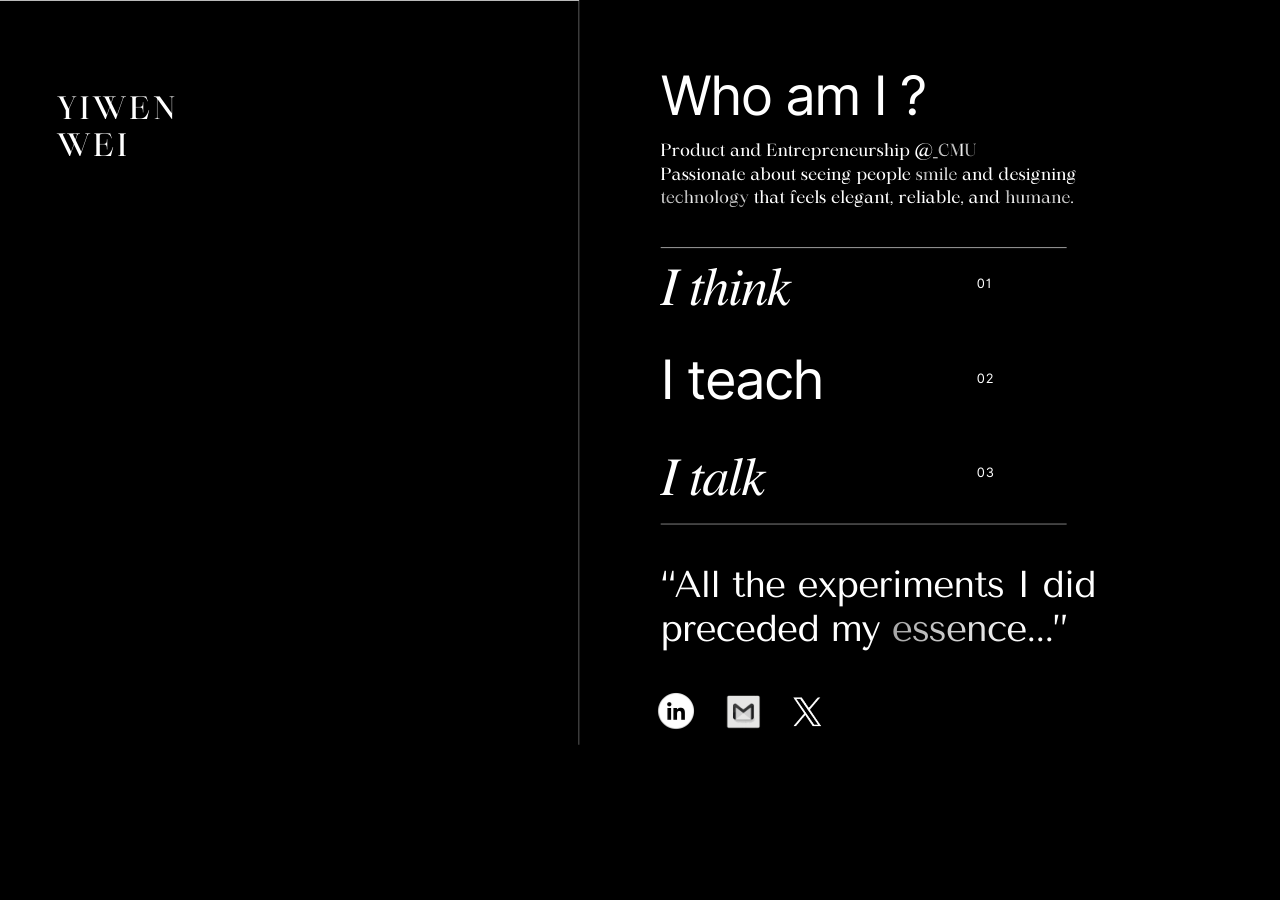
==== commit b75fabcf: "Gradient text on underlined words, heartbeat quote, remove @ underline - Revert index.html to workin" ====
--- a/index.html
+++ b/index.html
@@ -1,2 +1,2 @@
-<html dir="ltr" lang="zh-CN" class="theme light EHoceA"><head><base href="/"><meta charset="utf-8"><title>About Yiwen</title><meta name="app-name" content="export_website"><meta name="viewport" content="width=device-width, initial-scale=1"><link href="_assets/c1ca2d3def7d2287.ltr.css" rel="stylesheet" integrity="sha512-KveRue8/rs6152rrtLfxMZTU0KxVUM6NCJ596+BJI6HG150K3/7Qm46DfFQ6W+0emoL28CSxafCDNz3LKFchPw==" crossorigin="anonymous"><link href="_assets/static_font_4.ltr.css" rel="stylesheet"><link href="_assets/1f8a6f6bbb537094.runtime.js" rel="preload" as="script" crossorigin="anonymous" integrity="sha512-+CbTunkbuCr7mIoYYrFywRikY4MaYtxsS1b74LQ/fZqv4BLDIn92yjPuPOWsNhfhNEtiaW77tVCoNs6pOhcFww==" nonce=""><link href="_assets/fb765918bdc2d19b.s4le6a.vendor.js" rel="preload" as="script" crossorigin="anonymous" integrity="sha512-3VjFGpvNTvgZ+9x5P3x48AnYqgt3wImtyr7Brrkc1siXteKHnrY01r2kGXXPZuXzLfLQStWpxRPP3VEuZGvbQg==" nonce=""><link href="_assets/0fb5f701f46ae649.vendor.js" rel="preload" as="script" crossorigin="anonymous" integrity="sha512-pBu6gIQavVkHQN6pJ71AmrR1b7gJaqLQTOQIdSIhRzWBPe3LMw4cYdHhHiLgWKrIMn5Bw7+KxODkVU2HdrCQBQ==" nonce=""><link href="_assets/fbb09f3e97d2c37e.strings.js" rel="preload" as="script" crossorigin="anonymous" integrity="sha512-7NiBhCUqIbYDdKrbZu+t+xyvQ7RDbWGPdAMPLXkbD4oc9rkWF+8YFRoTaGBjUtn9N1GGR+h0pQAI2SEs7JgWvA==" nonce=""><link href="_assets/490ca3933174bcac.zh-CN.js" rel="preload" as="script" crossorigin="anonymous" integrity="sha512-CxVCpGTheE6O37YBZiXBdAiB2bSPMpC60DYMCWt5UPygSdshewLCFy0R3GC1L9j0eEipETMzH+zCJtPWfB6+fQ==" nonce=""><link href="_assets/ffc163f0c899fff1.js" rel="preload" as="script" crossorigin="anonymous" integrity="sha512-N4pfAkLYr+up09L6IAVlOd1/jBlAYldt3NO6eKLNy8w6Y/wA/sXD1rPYE0/FXITwcrUkSDLEu56kIfMk+ORLow==" nonce=""><meta name="referrer" content="strict-origin-when-cross-origin"><meta property="og:title" content="About Yiwen"><meta property="og:type" content="website"><meta name="description" content="Yiwen Aya Wei is a product and entrepreneurship instructor at CMU. Learn about her passion for elegant technology and helping people smile through innovation."><meta property="og:description" content="Yiwen Aya Wei is a product and entrepreneurship instructor at CMU. Learn about her passion for elegant technology and helping people smile through innovation."><meta name="twitter:description" content="Yiwen Aya Wei is a product and entrepreneurship instructor at CMU. Learn about her passion for elegant technology and helping people smile through innovation."><link rel="shortcut icon" href="_assets/images/2d0b56e7e51cf11036ad8734bdb67e2d.png"><link rel="icon" href="_assets/images/e53c4bd8da5e491d9ab09e7cf0daf874.png" sizes="192x192"><link rel="apple-touch-icon" href="_assets/images/725b756a69a7d4c235070e51acd85560.png" sizes="180x180"><link rel="stylesheet" type="text/css" href="_assets/a618e97bcb1059ad.ltr.css"><link rel="stylesheet" type="text/css" href="_assets/1f49dd41fb5f75f7.ltr.css"><link rel="stylesheet" type="text/css" href="_assets/ccd01f8a6eb123a4.ltr.css"><link rel="stylesheet" type="text/css" href="_assets/dfaff13b34a4593a.ltr.css"><link rel="stylesheet" type="text/css" href="_assets/5504421bb7eb9e32.ltr.css"><link rel="stylesheet" type="text/css" href="_assets/edb7c4ff061bab89.ltr.css"><link rel="stylesheet" type="text/css" href="_assets/dc4946096a210ac2.ltr.css"><link rel="stylesheet" type="text/css" href="_assets/f7688c2d15a1efc4.ltr.css"><link rel="stylesheet" href="css/fonts.css"><link rel="stylesheet" href="css/custom.css"></head><body data-new-gr-c-s-check-loaded="14.1279.0" data-gr-ext-installed=""><div id="root"><div class="yIDCqA"><main class="_8OlyIw"><div class="_4KoDHA"><div class="ZRRuDw"><div style="height: 100%; width: 100%;"><div class="KYQZFA"><section id="PBD4JZDM9w6BmRwP" class="rGeu6w" data-scroll-ready="true" style="background-color: rgb(0, 0, 0);"><div><div class="_8jGYJw" style="width: 1903px; height: 928px;"><div class="fMSICA h517IA" aria-hidden="false"><div class="_5yhCRQ"><div class="onhyOQ" style="width: 1903px; height: 928px; align-items: center;"><div class="twbtjQ"><div class="GDnEHQ" style="width: 1903px; height: 928px; background-color: rgb(255, 255, 255);"><div class="o2Yl2g"><div class="_mXnjA" lang="zh-CN" style="width: 1903px; height: 928px;"><div class="_6t4CHA"><div class="a26Xuw"><div class="fbzKiw" style="background: rgb(0, 0, 0);"></div></div></div><div style="position: absolute; top: 92.8px; left: 92.8px; width: 1717.4px; height: 742.4px;"></div><div id="LBgT3dm0HZMHySR0" class="DF_utQ _0xkaeQ" style="width: 418.847px; height: 1.00531px; transform: translate(972.796px, 254.959px);"><div class="Zp7NQw"><div class="a26Xuw"><div class="fbzKiw" style="background: rgb(255, 255, 255);"></div></div><div style="position: absolute; top: 0px; left: 0px; transform-origin: 0px 0px; height: 1.00531px; width: 418.847px; pointer-events: none; transform: scale(1);"></div></div></div><div id="LBjX0YtvYQlp1MyD" class="DF_utQ _0xkaeQ" style="width: 418.847px; height: 1.00531px; transform: translate(972.796px, 539.839px);"><div class="Zp7NQw"><div class="a26Xuw"><div class="fbzKiw" style="background: rgb(255, 255, 255);"></div></div><div style="position: absolute; top: 0px; left: 0px; transform-origin: 0px 0px; height: 1.00531px; width: 418.847px; pointer-events: none; transform: scale(1);"></div></div></div><div id="__id8" class="DF_utQ _0xkaeQ" style="width: 51.4871px; height: 51.4871px; transform: translate(963.348px, 707.553px);"><div class="Zp7NQw"><div class="a26Xuw"><div class="PcHy7w"><div class="uk_25A Ty61NA"><div class="Izwocg" style="width: 51.4871px; height: 51.4871px; transform: translate(0px, 0px) rotate(0deg);"><img class="_7_i_XA" crossorigin="anonymous" draggable="false" src="_assets/media/9d3722064bab6db6ea065b5bd2889cf3.png"></div></div></div></div><div style="position: absolute; top: 0px; left: 0px; transform-origin: 0px 0px; height: 51.4871px; width: 51.4871px; pointer-events: none; transform: scale(1);"></div></div><a class="_3zDNwA" aria-labelledby="__id8" href="http://www.linkedin.com/in/yiwen-wei" target="_blank" rel="noopener nofollow"></a></div><div id="__id12" class="DF_utQ _0xkaeQ" style="width: 41.131px; height: 41.131px; transform: translate(1037.84px, 713.369px);"><div class="Zp7NQw"><div class="a26Xuw"><div class="PcHy7w"><div class="uk_25A Ty61NA"><div class="Izwocg" style="width: 41.131px; height: 41.131px; transform: translate(0px, 0px) rotate(0deg);"><img class="_7_i_XA" crossorigin="anonymous" draggable="false" src="_assets/media/f44eb77d730d2ccdb31b333d94e9e492.png"></div></div></div></div><div style="position: absolute; top: 0px; left: 0px; transform-origin: 0px 0px; height: 41.131px; width: 41.131px; pointer-events: none; transform: scale(1);"></div></div><a class="_3zDNwA" aria-labelledby="__id12" href="mailto:yiwenwei@andrew.cmu.edu" target="_blank" rel="noopener nofollow"></a></div><div id="__id16" class="DF_utQ _0xkaeQ" style="width: 29.3178px; height: 29.9671px; transform: translate(1109.65px, 718.951px);"><div class="Zp7NQw"><div class="a26Xuw"><div class="PcHy7w"><div class="uk_25A Ty61NA"><div class="Izwocg" style="width: 29.3178px; height: 29.9671px; transform: translate(0px, 0px) rotate(0deg);"><img class="_7_i_XA" crossorigin="anonymous" draggable="false" src="_assets/media/9a21d702b8afd5e2401526742ae43cfd.png"></div></div></div></div><div style="position: absolute; top: 0px; left: 0px; transform-origin: 0px 0px; height: 29.9671px; width: 29.3178px; pointer-events: none; transform: scale(1);"></div></div><a class="_3zDNwA" aria-labelledby="__id16" href="https://x.com/yiwen_aya_wei" target="_blank" rel="noopener nofollow"></a></div><div style="clip-path: polygon(268.5px 0px, 889.352px 0px, 889.352px 768px, 268.5px 768px);"><div id="LBDCd1JmbqkJhPRP" class="DF_utQ _0xkaeQ" style="width: 620.852px; height: 931.278px; transform: translate(268.5px, 0px);"><div class="DF_utQ" style="width: 620.852px; height: 931.278px;"><div class="Zp7NQw"><div class="a26Xuw"><div class="PcHy7w"><div class="uk_25A Ty61NA"><div class="Izwocg" style="width: 620.852px; height: 931.278px; transform: translate(-5.68434e-14px, 0px) rotate(0deg);"><img class="_7_i_XA" crossorigin="anonymous" draggable="false" src="_assets/media/ad4653b889e9ec37ab13d9b732376e54.png"></div></div></div></div><div style="position: absolute; top: 0px; left: 0px; transform-origin: 0px 0px; height: 931.278px; width: 620.852px; pointer-events: none; transform: scale(1);"></div></div></div></div></div><div id="LBzm9W79wkmqfjVS" class="DF_utQ _0xkaeQ" style="width: 391.205px; height: 76px; transform: translate(350.29px, 95.8px);"><div class="aF9o6Q _0yZ6Qg" style="writing-mode: horizontal-tb; width: 391.205px; height: 76px;"><div><div class="E8yZTA"><div><div lang="zh-CN" class="_2UyCZQ vkN2Cw Mb8E_A e1_zQg"><p class="_28USrA GEC0sA XN6uKA _4N4NA" style="font-family: YAEVJbPN7sA_0, auto; --H97cbQ: 31.9996px; color: rgb(255, 255, 255); line-height: 38px; letter-spacing: 0.1em; --gixK-A: 0; text-transform: uppercase; --kJ5CrQ: 0; --zPlnxA: none; list-style-type: none;"><span class="a_GcMg" style="font-size: 1em; font-weight: 700; font-style: normal; color: rgb(255, 255, 255); font-kerning: none; text-decoration-line: none; text-decoration-thickness: initial; text-decoration-style: initial;">Yiwen</span><span class="a_GcMg zYq_BQ" style="font-size: 1em; font-weight: 700; font-style: normal; color: rgb(255, 255, 255); font-kerning: none; text-decoration-line: none; text-decoration-thickness: initial; text-decoration-style: initial;"> </span></p><p class="_28USrA GEC0sA XN6uKA" style="font-family: YAEVJbPN7sA_0, auto; --H97cbQ: 31.9996px; color: rgb(255, 255, 255); line-height: 38px; letter-spacing: 0.1em; --gixK-A: 0; text-transform: uppercase; --kJ5CrQ: 0; --zPlnxA: none; list-style-type: none;"><span class="a_GcMg" style="font-size: 1em; font-weight: 700; font-style: normal; color: rgb(255, 255, 255); font-kerning: none; text-decoration-line: none; text-decoration-thickness: initial; text-decoration-style: initial;">Wei</span></p></div></div></div></div></div></div><div id="LBBsfTgmzmw24h5m" class="DF_utQ _0xkaeQ" style="width: 348.936px; height: 67px; transform: translate(972.796px, 65.2493px);"><div class="aF9o6Q _0yZ6Qg" style="writing-mode: horizontal-tb; width: 348.936px; height: 67px;"><div><div class="E8yZTA"><div><div lang="zh-CN" class="_2UyCZQ vkN2Cw Mb8E_A e1_zQg"><p class="_28USrA GEC0sA XN6uKA _4N4NA" style="font-family: YAFdJlMyO4g_2, auto; --H97cbQ: 56px; color: rgb(255, 255, 255); line-height: 67px; letter-spacing: -0.03em; --gixK-A: 0; text-transform: none; --kJ5CrQ: 0; --zPlnxA: none; list-style-type: none;"><span class="a_GcMg" style="font-size: 1em; font-weight: 400; font-style: normal; color: rgb(255, 255, 255); font-kerning: none; text-decoration-line: none; text-decoration-thickness: initial; text-decoration-style: initial;">Who am I ?</span></p></div></div></div></div></div></div><div id="LB9Mk4jffcm2QdtQ" class="DF_utQ _0xkaeQ" style="width: 275.699px; height: 67px; transform: translate(972.796px, 358.337px);"><div class="aF9o6Q _0yZ6Qg" style="writing-mode: horizontal-tb; width: 275.699px; height: 67px;"><div><div class="E8yZTA"><div><div lang="zh-CN" class="_2UyCZQ vkN2Cw e1_zQg"><p class="_28USrA GEC0sA XN6uKA _4N4NA" style="font-family: YAFdJlMyO4g_2, auto; --H97cbQ: 56px; color: rgb(255, 255, 255); line-height: 67px; letter-spacing: -0.03em; --gixK-A: 0; text-transform: none; --kJ5CrQ: 0; --zPlnxA: none; list-style-type: none;"><span class="a_GcMg" style="font-size: 1em; font-weight: 400; font-style: normal; color: rgb(255, 255, 255); font-kerning: none; text-decoration-line: none; text-decoration-thickness: initial; text-decoration-style: initial;">I teach</span></p></div></div></div></div></div></div><div id="LBnsrLPZQhnNL6q7" class="DF_utQ _0xkaeQ" style="width: 22.8578px; height: 16px; transform: translate(1298.87px, 383.837px);"><div class="aF9o6Q _0yZ6Qg" style="writing-mode: horizontal-tb; width: 22.8578px; height: 16px;"><div><div class="E8yZTA"><div><div lang="zh-CN" class="_2UyCZQ vkN2Cw e1_zQg"><p class="_28USrA GEC0sA XN6uKA _4N4NA" style="font-family: YAFdJlMyO4g_2, auto; --H97cbQ: 13.3333px; color: rgb(255, 255, 255); line-height: 15px; letter-spacing: 0.08em; --gixK-A: 0; text-transform: uppercase; --kJ5CrQ: 0; --zPlnxA: none; list-style-type: none;"><span class="a_GcMg" style="font-size: 1em; font-weight: 400; font-style: normal; color: rgb(255, 255, 255); font-kerning: none; text-decoration-line: none; text-decoration-thickness: initial; text-decoration-style: initial;">02</span></p></div></div></div></div></div></div><div id="LBrtFtQf2kZDQLHR" class="heartbeat-quote" class="DF_utQ _0xkaeQ" style="width: 611.627px; height: 92px; transform: translate(972.796px, 579.344px); opacity: 0.730937;"><div class="aF9o6Q _0yZ6Qg" style="writing-mode: horizontal-tb; width: 611.627px; height: 92px;"><div><div class="E8yZTA"><div><div lang="zh-CN" class="_2UyCZQ vkN2Cw Mb8E_A e1_zQg"><p class="_28USrA GEC0sA XN6uKA _4N4NA" style="font-family: YACgEVY5j_w_0, auto; --H97cbQ: 38.6671px; color: rgb(255, 255, 255); line-height: 46px; letter-spacing: -0.03em; --gixK-A: 0; text-transform: none; --kJ5CrQ: 0; --zPlnxA: none; list-style-type: none;"><span class="a_GcMg" style="font-size: 1em; font-weight: 400; font-style: normal; color: rgb(255, 255, 255); font-kerning: none; text-decoration-line: none; text-decoration-thickness: initial; text-decoration-style: initial;">“All the experiments I did<br>preceded my </span><span class="a_GcMg" style="--kPI9Uw: 0; font-size: 1em; font-weight: 400; font-style: normal; font-kerning: none; text-decoration-line: none; text-decoration-thickness: initial; text-decoration-style: initial;">essence</span><span class="a_GcMg" style="font-size: 1em; font-weight: 400; font-style: normal; color: rgb(255, 255, 255); font-kerning: none; text-decoration-line: none; text-decoration-thickness: initial; text-decoration-style: initial;">...”</span></p></div></div><div class="IBvdUw" aria-hidden="true"><div lang="zh-CN" class="_2UyCZQ vkN2Cw Mb8E_A"><p class="_28USrA GEC0sA XN6uKA _4N4NA T4Rl4A _6_lymw" style="font-family: YACgEVY5j_w_0, auto; --H97cbQ: 38.6671px; line-height: 46px; letter-spacing: -0.03em; --gixK-A: 0; text-transform: none; --kJ5CrQ: 0; --zPlnxA: none; list-style-type: none; background-image: url(&quot;data:image/svg+xml,%3Csvg xmlns='http://www.w3.org/2000/svg' viewBox='160.963 -30.834 293.747 199.668' width='293.747' height='199.668'%3E%3Cdefs%3E%3ClinearGradient id='g' gradientUnits='userSpaceOnUse' x1='238.297' y1='69' x2='377.375' y2='69'%3E%3Cstop stop-color='%23a6a6a6' stop-opacity='1' offset='0'/%3E%3Cstop stop-color='%23ffffff' stop-opacity='1' offset='1'/%3E%3C/linearGradient%3E%3C/defs%3E%3Crect x='160.963' y='-30.834' width='293.747' height='199.668' fill='url(%23g)'/%3E%3C/svg%3E&quot;); background-position: 238.297px 46.5px; margin-block-start: -77.3342px; --3foukQ: 77.3342px;"><span class="a_GcMg" style="--kPI9Uw: 0; font-size: 1em; font-weight: 400; font-style: normal; font-kerning: none; text-decoration-line: none; text-decoration-thickness: initial; text-decoration-style: initial;">“All the experiments I did<br>preceded my </span><span class="a_GcMg" style="font-size: 1em; font-weight: 400; font-style: normal; color: transparent; font-kerning: none; text-decoration-line: none; text-decoration-thickness: initial; text-decoration-style: initial;">essence</span><span class="a_GcMg" style="--kPI9Uw: 0; font-size: 1em; font-weight: 400; font-style: normal; font-kerning: none; text-decoration-line: none; text-decoration-thickness: initial; text-decoration-style: initial;">...”</span></p></div></div></div></div></div></div><div id="LB4sSj5DxgVQFvYp" class="DF_utQ _0xkaeQ" style="width: 275.699px; height: 68px; transform: translate(972.796px, 259.964px);"><div class="aF9o6Q _0yZ6Qg" style="writing-mode: horizontal-tb; width: 275.699px; height: 68px;"><div><div class="E8yZTA"><div><div lang="zh-CN" class="_2UyCZQ vkN2Cw e1_zQg"><p class="_28USrA GEC0sA XN6uKA _4N4NA" style="font-family: YACgEfOAqSo_0, auto; --H97cbQ: 56px; color: rgb(255, 255, 255); line-height: 67px; letter-spacing: -0.03em; --gixK-A: 0; text-transform: none; --kJ5CrQ: 0; --zPlnxA: none; list-style-type: none;"><span class="a_GcMg" style="font-size: 1em; font-weight: 400; font-style: italic; color: rgb(255, 255, 255); font-kerning: none; text-decoration-line: none; text-decoration-thickness: initial; text-decoration-style: initial;">I think</span></p></div></div></div></div></div></div><div id="LBNFnN3BBrtQ3sWG" class="DF_utQ _0xkaeQ" style="width: 22.8578px; height: 16px; transform: translate(1298.87px, 285.964px);"><div class="aF9o6Q _0yZ6Qg" style="writing-mode: horizontal-tb; width: 22.8578px; height: 16px;"><div class="AModoQ"><div class="_5kZSsQ" style="text-shadow: rgba(0, 0, 0, 0.3) 0.235702px 0.235702px 0.166666px; filter: opacity(1); transform: translate(0px, 0px);"><div><div lang="zh-CN" class="_2UyCZQ vkN2Cw Mb8E_A"><p class="_28USrA GEC0sA XN6uKA _4N4NA" style="font-family: YAFdJlMyO4g_2, auto; --H97cbQ: 13.3333px; color: transparent; line-height: 15px; letter-spacing: 0.08em; --gixK-A: 0; text-transform: uppercase; --kJ5CrQ: 0; --zPlnxA: none; list-style-type: none;"><span class="a_GcMg" style="font-size: 1em; font-weight: 400; font-style: normal; color: transparent; font-kerning: none; text-decoration-line: none; text-decoration-thickness: initial; text-decoration-style: initial;">01</span></p></div></div></div><div><div><div class="E8yZTA"><div><div lang="zh-CN" class="_2UyCZQ vkN2Cw Mb8E_A e1_zQg"><p class="_28USrA GEC0sA XN6uKA _4N4NA" style="font-family: YAFdJlMyO4g_2, auto; --H97cbQ: 13.3333px; color: rgb(255, 255, 255); line-height: 15px; letter-spacing: 0.08em; --gixK-A: 0; text-transform: uppercase; --kJ5CrQ: 0; --zPlnxA: none; list-style-type: none;"><span class="a_GcMg" style="font-size: 1em; font-weight: 400; font-style: normal; color: rgb(255, 255, 255); font-kerning: none; text-decoration-line: none; text-decoration-thickness: initial; text-decoration-style: initial;">01</span></p></div></div></div></div></div></div></div></div><div id="LBVKchzfdp9MpRN0" class="DF_utQ _0xkaeQ" style="width: 275.699px; height: 68px; transform: translate(972.796px, 455.337px);"><div class="aF9o6Q _0yZ6Qg" style="writing-mode: horizontal-tb; width: 275.699px; height: 68px;"><div><div class="E8yZTA"><div><div lang="zh-CN" class="_2UyCZQ vkN2Cw e1_zQg"><p class="_28USrA GEC0sA XN6uKA _4N4NA" style="font-family: YACgEfOAqSo_0, auto; --H97cbQ: 56px; color: rgb(255, 255, 255); line-height: 67px; letter-spacing: -0.03em; --gixK-A: 0; text-transform: none; --kJ5CrQ: 0; --zPlnxA: none; list-style-type: none;"><span class="a_GcMg" style="font-size: 1em; font-weight: 400; font-style: italic; color: rgb(255, 255, 255); font-kerning: none; text-decoration-line: none; text-decoration-thickness: initial; text-decoration-style: initial;">I talk</span></p></div></div></div></div></div></div><div id="LBpzCD4WwzL7XCmt" class="DF_utQ _0xkaeQ" style="width: 22.8578px; height: 16px; transform: translate(1298.87px, 481.337px);"><div class="aF9o6Q _0yZ6Qg" style="writing-mode: horizontal-tb; width: 22.8578px; height: 16px;"><div><div class="E8yZTA"><div><div lang="zh-CN" class="_2UyCZQ vkN2Cw e1_zQg"><p class="_28USrA GEC0sA XN6uKA _4N4NA" style="font-family: YAFdJlMyO4g_2, auto; --H97cbQ: 13.3333px; color: rgb(255, 255, 255); line-height: 15px; letter-spacing: 0.08em; --gixK-A: 0; text-transform: uppercase; --kJ5CrQ: 0; --zPlnxA: none; list-style-type: none;"><span class="a_GcMg" style="font-size: 1em; font-weight: 400; font-style: normal; color: rgb(255, 255, 255); font-kerning: none; text-decoration-line: none; text-decoration-thickness: initial; text-decoration-style: initial;">03</span></p></div></div></div></div></div></div><div id="LBWkLWRYQkZjxbTL" class="DF_utQ _0xkaeQ" style="width: 455.708px; height: 68.5333px; transform: translate(972.796px, 147.926px);"><div class="aF9o6Q _0yZ6Qg" style="writing-mode: horizontal-tb; width: 455.708px; height: 68.5333px;"><div class="AModoQ"><div><div style="transform: translate(0px, -1.73334px);"><div class="E8yZTA"><div><div lang="zh-CN" class="_2UyCZQ vkN2Cw Mb8E_A e1_zQg"><p class="_28USrA GEC0sA XN6uKA SglrXg _4N4NA" style="font-family: YAEVJbPN7sA_0, auto; --H97cbQ: 17.3334px; color: rgb(255, 255, 255); line-height: 24px; letter-spacing: 0em; --gixK-A: 0; text-transform: none; --kJ5CrQ: 0; --zPlnxA: none; list-style-type: none;"><span class="xtSH_A"><span class="a_GcMg jfNO9A" style="font-size: 1em; font-weight: 400; font-style: normal; color: rgb(255, 255, 255); font-kerning: normal; text-decoration-line: none; text-decoration-thickness: initial; text-decoration-style: initial; width: 11.4725px; top: 0px; left: 0px; --q1eooA: 1;">P</span><span class="a_GcMg jfNO9A" style="font-size: 1em; font-weight: 400; font-style: normal; color: rgb(255, 255, 255); font-kerning: normal; text-decoration-line: none; text-decoration-thickness: initial; text-decoration-style: initial; width: 8.71698px; top: 0px; left: 0px; --q1eooA: 1;">r</span><span class="a_GcMg jfNO9A" style="font-size: 1em; font-weight: 400; font-style: normal; color: rgb(255, 255, 255); font-kerning: normal; text-decoration-line: none; text-decoration-thickness: initial; text-decoration-style: initial; width: 10.2247px; top: 0px; left: 0px; --q1eooA: 1;">o</span><span class="a_GcMg jfNO9A" style="font-size: 1em; font-weight: 400; font-style: normal; color: rgb(255, 255, 255); font-kerning: normal; text-decoration-line: none; text-decoration-thickness: initial; text-decoration-style: initial; width: 11.5591px; top: 0px; left: 0px; --q1eooA: 1;">d</span><span class="a_GcMg jfNO9A" style="font-size: 1em; font-weight: 400; font-style: normal; color: rgb(255, 255, 255); font-kerning: normal; text-decoration-line: none; text-decoration-thickness: initial; text-decoration-style: initial; width: 10.294px; top: 0px; left: 0px; --q1eooA: 1;">u</span><span class="a_GcMg jfNO9A" style="font-size: 1em; font-weight: 400; font-style: normal; color: rgb(255, 255, 255); font-kerning: normal; text-decoration-line: none; text-decoration-thickness: initial; text-decoration-style: initial; width: 9.02892px; top: 0px; left: 0px; --q1eooA: 1;">c</span><span class="a_GcMg jfNO9A" style="font-size: 1em; font-weight: 400; font-style: normal; color: rgb(255, 255, 255); font-kerning: normal; text-decoration-line: none; text-decoration-thickness: initial; text-decoration-style: initial; width: 5.52826px; top: 0px; left: 0px; --q1eooA: 1;">t</span></span><span class="a_GcMg zV8YKg" style="font-size: 1em; font-weight: 400; font-style: normal; color: rgb(255, 255, 255); font-kerning: normal; text-decoration-line: none; text-decoration-thickness: initial; text-decoration-style: initial; width: 4.85239px; top: 0px; left: 0px; --q1eooA: 1;"> </span><span class="xtSH_A"><span class="a_GcMg jfNO9A" style="font-size: 1em; font-weight: 400; font-style: normal; color: rgb(255, 255, 255); font-kerning: normal; text-decoration-line: none; text-decoration-thickness: initial; text-decoration-style: initial; width: 10.398px; top: 0px; left: 0px; --q1eooA: 1;">a</span><span class="a_GcMg jfNO9A" style="font-size: 1em; font-weight: 400; font-style: normal; color: rgb(255, 255, 255); font-kerning: normal; text-decoration-line: none; text-decoration-thickness: initial; text-decoration-style: initial; width: 10.6406px; top: 0px; left: 0px; --q1eooA: 1;">n</span><span class="a_GcMg jfNO9A" style="font-size: 1em; font-weight: 400; font-style: normal; color: rgb(255, 255, 255); font-kerning: normal; text-decoration-line: none; text-decoration-thickness: initial; text-decoration-style: initial; width: 11.5591px; top: 0px; left: 0px; --q1eooA: 1;">d</span></span><span class="a_GcMg zV8YKg" style="font-size: 1em; font-weight: 400; font-style: normal; color: rgb(255, 255, 255); font-kerning: normal; text-decoration-line: none; text-decoration-thickness: initial; text-decoration-style: initial; width: 4.85239px; top: 0px; left: 0px; --q1eooA: 1;"> </span><span class="xtSH_A"><span class="a_GcMg jfNO9A" style="font-size: 1em; font-weight: 400; font-style: normal; color: rgb(255, 255, 255); font-kerning: normal; text-decoration-line: none; text-decoration-thickness: initial; text-decoration-style: initial; width: 11.5764px; top: 0px; left: 0px; --q1eooA: 1;">E</span><span class="a_GcMg jfNO9A" style="font-size: 1em; font-weight: 400; font-style: normal; color: rgb(255, 255, 255); font-kerning: normal; text-decoration-line: none; text-decoration-thickness: initial; text-decoration-style: initial; width: 10.6406px; top: 0px; left: 0px; --q1eooA: 1;">n</span><span class="a_GcMg jfNO9A" style="font-size: 1em; font-weight: 400; font-style: normal; color: rgb(255, 255, 255); font-kerning: normal; text-decoration-line: none; text-decoration-thickness: initial; text-decoration-style: initial; width: 5.52826px; top: 0px; left: 0px; --q1eooA: 1;">t</span><span class="a_GcMg jfNO9A" style="font-size: 1em; font-weight: 400; font-style: normal; color: rgb(255, 255, 255); font-kerning: normal; text-decoration-line: none; text-decoration-thickness: initial; text-decoration-style: initial; width: 8.71698px; top: 0px; left: 0px; --q1eooA: 1;">r</span><span class="a_GcMg jfNO9A" style="font-size: 1em; font-weight: 400; font-style: normal; color: rgb(255, 255, 255); font-kerning: normal; text-decoration-line: none; text-decoration-thickness: initial; text-decoration-style: initial; width: 9.28888px; top: 0px; left: 0px; --q1eooA: 1;">e</span><span class="a_GcMg jfNO9A" style="font-size: 1em; font-weight: 400; font-style: normal; color: rgb(255, 255, 255); font-kerning: normal; text-decoration-line: none; text-decoration-thickness: initial; text-decoration-style: initial; width: 11.2472px; top: 0px; left: 0px; --q1eooA: 1;">p</span><span class="a_GcMg jfNO9A" style="font-size: 1em; font-weight: 400; font-style: normal; color: rgb(255, 255, 255); font-kerning: normal; text-decoration-line: none; text-decoration-thickness: initial; text-decoration-style: initial; width: 8.71698px; top: 0px; left: 0px; --q1eooA: 1;">r</span><span class="a_GcMg jfNO9A" style="font-size: 1em; font-weight: 400; font-style: normal; color: rgb(255, 255, 255); font-kerning: normal; text-decoration-line: none; text-decoration-thickness: initial; text-decoration-style: initial; width: 9.28888px; top: 0px; left: 0px; --q1eooA: 1;">e</span><span class="a_GcMg jfNO9A" style="font-size: 1em; font-weight: 400; font-style: normal; color: rgb(255, 255, 255); font-kerning: normal; text-decoration-line: none; text-decoration-thickness: initial; text-decoration-style: initial; width: 10.6406px; top: 0px; left: 0px; --q1eooA: 1;">n</span><span class="a_GcMg jfNO9A" style="font-size: 1em; font-weight: 400; font-style: normal; color: rgb(255, 255, 255); font-kerning: normal; text-decoration-line: none; text-decoration-thickness: initial; text-decoration-style: initial; width: 9.28888px; top: 0px; left: 0px; --q1eooA: 1;">e</span><span class="a_GcMg jfNO9A" style="font-size: 1em; font-weight: 400; font-style: normal; color: rgb(255, 255, 255); font-kerning: normal; text-decoration-line: none; text-decoration-thickness: initial; text-decoration-style: initial; width: 10.294px; top: 0px; left: 0px; --q1eooA: 1;">u</span><span class="a_GcMg jfNO9A" style="font-size: 1em; font-weight: 400; font-style: normal; color: rgb(255, 255, 255); font-kerning: normal; text-decoration-line: none; text-decoration-thickness: initial; text-decoration-style: initial; width: 8.71698px; top: 0px; left: 0px; --q1eooA: 1;">r</span><span class="a_GcMg jfNO9A" style="font-size: 1em; font-weight: 400; font-style: normal; color: rgb(255, 255, 255); font-kerning: normal; text-decoration-line: none; text-decoration-thickness: initial; text-decoration-style: initial; width: 7.3999px; top: 0px; left: 0px; --q1eooA: 1;">s</span><span class="a_GcMg jfNO9A" style="font-size: 1em; font-weight: 400; font-style: normal; color: rgb(255, 255, 255); font-kerning: normal; text-decoration-line: none; text-decoration-thickness: initial; text-decoration-style: initial; width: 10.6406px; top: 0px; left: 0px; --q1eooA: 1;">h</span><span class="a_GcMg jfNO9A" style="font-size: 1em; font-weight: 400; font-style: normal; color: rgb(255, 255, 255); font-kerning: normal; text-decoration-line: none; text-decoration-thickness: initial; text-decoration-style: initial; width: 5.09502px; top: 0px; left: 0px; --q1eooA: 1;">i</span><span class="a_GcMg jfNO9A" style="font-size: 1em; font-weight: 400; font-style: normal; color: rgb(255, 255, 255); font-kerning: normal; text-decoration-line: none; text-decoration-thickness: initial; text-decoration-style: initial; width: 11.2472px; top: 0px; left: 0px; --q1eooA: 1;">p</span></span><span class="a_GcMg zV8YKg" style="font-size: 1em; font-weight: 400; font-style: normal; color: rgb(255, 255, 255); font-kerning: normal; text-decoration-line: none; text-decoration-thickness: initial; text-decoration-style: initial; width: 4.85239px; top: 0px; left: 0px; --q1eooA: 1;"> </span><span class="a_GcMg jfNO9A" style="font-size: 1em; font-weight: 400; font-style: normal; color: rgb(255, 255, 255); font-kerning: normal; text-decoration-line: underline; text-decoration-thickness: initial; text-decoration-style: initial; width: 18.9763px; top: 0px; left: 0px; --q1eooA: 1;">@</span><span class="a_GcMg zV8YKg" style="font-size: 1em; font-weight: 400; font-style: normal; color: rgb(255, 255, 255); font-kerning: normal; text-decoration-line: underline; text-decoration-thickness: initial; text-decoration-style: initial; width: 4.85239px; top: 0px; left: 0px; --q1eooA: 1;"> </span><span class="xtSH_A gradient-word" data-word="CMU"><span class="a_GcMg jfNO9A" style="font-size: 1em; font-weight: 400; font-style: normal; color: rgb(255, 255, 255); font-kerning: normal; text-decoration-line: underline; text-decoration-thickness: initial; text-decoration-style: initial; width: 12.3736px; top: 0px; left: 0px; --q1eooA: 1;">C</span><span class="a_GcMg jfNO9A" style="font-size: 1em; font-weight: 400; font-style: normal; color: rgb(255, 255, 255); font-kerning: normal; text-decoration-line: underline; text-decoration-thickness: initial; text-decoration-style: initial; width: 14.8691px; top: 0px; left: 0px; --q1eooA: 1;">M</span><span class="a_GcMg jfNO9A" style="font-size: 1em; font-weight: 400; font-style: normal; color: rgb(255, 255, 255); font-kerning: normal; text-decoration-line: underline; text-decoration-thickness: initial; text-decoration-style: initial; width: 12.8242px; top: 0px; left: 0px; --q1eooA: 1;">U</span></span></p><p class="_28USrA GEC0sA XN6uKA SglrXg" style="font-family: YAEVJbPN7sA_0, auto; --H97cbQ: 17.3334px; color: rgb(255, 255, 255); line-height: 24px; letter-spacing: 0em; --gixK-A: 0; text-transform: none; --kJ5CrQ: 0; --zPlnxA: none; list-style-type: none;"><span class="xtSH_A"><span class="a_GcMg jfNO9A" style="font-size: 1em; font-weight: 400; font-style: normal; color: rgb(255, 255, 255); font-kerning: normal; text-decoration-line: none; text-decoration-thickness: initial; text-decoration-style: initial; width: 11.4725px; top: 0px; left: 0px; --q1eooA: 1;">P</span><span class="a_GcMg jfNO9A" style="font-size: 1em; font-weight: 400; font-style: normal; color: rgb(255, 255, 255); font-kerning: normal; text-decoration-line: none; text-decoration-thickness: initial; text-decoration-style: initial; width: 10.398px; top: 0px; left: 0px; --q1eooA: 1;">a</span><span class="a_GcMg jfNO9A" style="font-size: 1em; font-weight: 400; font-style: normal; color: rgb(255, 255, 255); font-kerning: normal; text-decoration-line: none; text-decoration-thickness: initial; text-decoration-style: initial; width: 7.3999px; top: 0px; left: 0px; --q1eooA: 1;">s</span><span class="a_GcMg jfNO9A" style="font-size: 1em; font-weight: 400; font-style: normal; color: rgb(255, 255, 255); font-kerning: normal; text-decoration-line: none; text-decoration-thickness: initial; text-decoration-style: initial; width: 7.3999px; top: 0px; left: 0px; --q1eooA: 1;">s</span><span class="a_GcMg jfNO9A" style="font-size: 1em; font-weight: 400; font-style: normal; color: rgb(255, 255, 255); font-kerning: normal; text-decoration-line: none; text-decoration-thickness: initial; text-decoration-style: initial; width: 5.09502px; top: 0px; left: 0px; --q1eooA: 1;">i</span><span class="a_GcMg jfNO9A" style="font-size: 1em; font-weight: 400; font-style: normal; color: rgb(255, 255, 255); font-kerning: normal; text-decoration-line: none; text-decoration-thickness: initial; text-decoration-style: initial; width: 10.2247px; top: 0px; left: 0px; --q1eooA: 1;">o</span><span class="a_GcMg jfNO9A" style="font-size: 1em; font-weight: 400; font-style: normal; color: rgb(255, 255, 255); font-kerning: normal; text-decoration-line: none; text-decoration-thickness: initial; text-decoration-style: initial; width: 10.6406px; top: 0px; left: 0px; --q1eooA: 1;">n</span><span class="a_GcMg jfNO9A" style="font-size: 1em; font-weight: 400; font-style: normal; color: rgb(255, 255, 255); font-kerning: normal; text-decoration-line: none; text-decoration-thickness: initial; text-decoration-style: initial; width: 10.398px; top: 0px; left: 0px; --q1eooA: 1;">a</span><span class="a_GcMg jfNO9A" style="font-size: 1em; font-weight: 400; font-style: normal; color: rgb(255, 255, 255); font-kerning: normal; text-decoration-line: none; text-decoration-thickness: initial; text-decoration-style: initial; width: 5.52826px; top: 0px; left: 0px; --q1eooA: 1;">t</span><span class="a_GcMg jfNO9A" style="font-size: 1em; font-weight: 400; font-style: normal; color: rgb(255, 255, 255); font-kerning: normal; text-decoration-line: none; text-decoration-thickness: initial; text-decoration-style: initial; width: 9.28888px; top: 0px; left: 0px; --q1eooA: 1;">e</span></span><span class="a_GcMg zV8YKg" style="font-size: 1em; font-weight: 400; font-style: normal; color: rgb(255, 255, 255); font-kerning: normal; text-decoration-line: none; text-decoration-thickness: initial; text-decoration-style: initial; width: 4.85239px; top: 0px; left: 0px; --q1eooA: 1;"> </span><span class="xtSH_A"><span class="a_GcMg jfNO9A" style="font-size: 1em; font-weight: 400; font-style: normal; color: rgb(255, 255, 255); font-kerning: normal; text-decoration-line: none; text-decoration-thickness: initial; text-decoration-style: initial; width: 10.398px; top: 0px; left: 0px; --q1eooA: 1;">a</span><span class="a_GcMg jfNO9A" style="font-size: 1em; font-weight: 400; font-style: normal; color: rgb(255, 255, 255); font-kerning: normal; text-decoration-line: none; text-decoration-thickness: initial; text-decoration-style: initial; width: 10.9006px; top: 0px; left: 0px; --q1eooA: 1;">b</span><span class="a_GcMg jfNO9A" style="font-size: 1em; font-weight: 400; font-style: normal; color: rgb(255, 255, 255); font-kerning: normal; text-decoration-line: none; text-decoration-thickness: initial; text-decoration-style: initial; width: 10.2247px; top: 0px; left: 0px; --q1eooA: 1;">o</span><span class="a_GcMg jfNO9A" style="font-size: 1em; font-weight: 400; font-style: normal; color: rgb(255, 255, 255); font-kerning: normal; text-decoration-line: none; text-decoration-thickness: initial; text-decoration-style: initial; width: 10.294px; top: 0px; left: 0px; --q1eooA: 1;">u</span><span class="a_GcMg jfNO9A" style="font-size: 1em; font-weight: 400; font-style: normal; color: rgb(255, 255, 255); font-kerning: normal; text-decoration-line: none; text-decoration-thickness: initial; text-decoration-style: initial; width: 5.52826px; top: 0px; left: 0px; --q1eooA: 1;">t</span></span><span class="a_GcMg zV8YKg" style="font-size: 1em; font-weight: 400; font-style: normal; color: rgb(255, 255, 255); font-kerning: normal; text-decoration-line: none; text-decoration-thickness: initial; text-decoration-style: initial; width: 4.85239px; top: 0px; left: 0px; --q1eooA: 1;"> </span><span class="xtSH_A"><span class="a_GcMg jfNO9A" style="font-size: 1em; font-weight: 400; font-style: normal; color: rgb(255, 255, 255); font-kerning: normal; text-decoration-line: none; text-decoration-thickness: initial; text-decoration-style: initial; width: 7.3999px; top: 0px; left: 0px; --q1eooA: 1;">s</span><span class="a_GcMg jfNO9A" style="font-size: 1em; font-weight: 400; font-style: normal; color: rgb(255, 255, 255); font-kerning: normal; text-decoration-line: none; text-decoration-thickness: initial; text-decoration-style: initial; width: 9.28888px; top: 0px; left: 0px; --q1eooA: 1;">e</span><span class="a_GcMg jfNO9A" style="font-size: 1em; font-weight: 400; font-style: normal; color: rgb(255, 255, 255); font-kerning: normal; text-decoration-line: none; text-decoration-thickness: initial; text-decoration-style: initial; width: 9.28888px; top: 0px; left: 0px; --q1eooA: 1;">e</span><span class="a_GcMg jfNO9A" style="font-size: 1em; font-weight: 400; font-style: normal; color: rgb(255, 255, 255); font-kerning: normal; text-decoration-line: none; text-decoration-thickness: initial; text-decoration-style: initial; width: 5.09502px; top: 0px; left: 0px; --q1eooA: 1;">i</span><span class="a_GcMg jfNO9A" style="font-size: 1em; font-weight: 400; font-style: normal; color: rgb(255, 255, 255); font-kerning: normal; text-decoration-line: none; text-decoration-thickness: initial; text-decoration-style: initial; width: 10.6406px; top: 0px; left: 0px; --q1eooA: 1;">n</span><span class="a_GcMg jfNO9A" style="font-size: 1em; font-weight: 400; font-style: normal; color: rgb(255, 255, 255); font-kerning: normal; text-decoration-line: none; text-decoration-thickness: initial; text-decoration-style: initial; width: 10.5193px; top: 0px; left: 0px; --q1eooA: 1;">g</span></span><span class="a_GcMg zV8YKg" style="font-size: 1em; font-weight: 400; font-style: normal; color: rgb(255, 255, 255); font-kerning: normal; text-decoration-line: none; text-decoration-thickness: initial; text-decoration-style: initial; width: 4.85239px; top: 0px; left: 0px; --q1eooA: 1;"> </span><span class="xtSH_A"><span class="a_GcMg jfNO9A" style="font-size: 1em; font-weight: 400; font-style: normal; color: rgb(255, 255, 255); font-kerning: normal; text-decoration-line: none; text-decoration-thickness: initial; text-decoration-style: initial; width: 11.2472px; top: 0px; left: 0px; --q1eooA: 1;">p</span><span class="a_GcMg jfNO9A" style="font-size: 1em; font-weight: 400; font-style: normal; color: rgb(255, 255, 255); font-kerning: normal; text-decoration-line: none; text-decoration-thickness: initial; text-decoration-style: initial; width: 9.28888px; top: 0px; left: 0px; --q1eooA: 1;">e</span><span class="a_GcMg jfNO9A" style="font-size: 1em; font-weight: 400; font-style: normal; color: rgb(255, 255, 255); font-kerning: normal; text-decoration-line: none; text-decoration-thickness: initial; text-decoration-style: initial; width: 10.2247px; top: 0px; left: 0px; --q1eooA: 1;">o</span><span class="a_GcMg jfNO9A" style="font-size: 1em; font-weight: 400; font-style: normal; color: rgb(255, 255, 255); font-kerning: normal; text-decoration-line: none; text-decoration-thickness: initial; text-decoration-style: initial; width: 11.2472px; top: 0px; left: 0px; --q1eooA: 1;">p</span><span class="a_GcMg jfNO9A" style="font-size: 1em; font-weight: 400; font-style: normal; color: rgb(255, 255, 255); font-kerning: normal; text-decoration-line: none; text-decoration-thickness: initial; text-decoration-style: initial; width: 5.07768px; top: 0px; left: 0px; --q1eooA: 1;">l</span><span class="a_GcMg jfNO9A" style="font-size: 1em; font-weight: 400; font-style: normal; color: rgb(255, 255, 255); font-kerning: normal; text-decoration-line: none; text-decoration-thickness: initial; text-decoration-style: initial; width: 9.28888px; top: 0px; left: 0px; --q1eooA: 1;">e</span></span><span class="a_GcMg zV8YKg" style="font-size: 1em; font-weight: 400; font-style: normal; color: rgb(255, 255, 255); font-kerning: normal; text-decoration-line: none; text-decoration-thickness: initial; text-decoration-style: initial; width: 4.85239px; top: 0px; left: 0px; --q1eooA: 1;"> </span><span class="xtSH_A gradient-word" data-word="smile"><span class="a_GcMg jfNO9A" style="font-size: 1em; font-weight: 400; font-style: normal; color: rgb(255, 255, 255); font-kerning: normal; text-decoration-line: underline; text-decoration-thickness: initial; text-decoration-style: initial; width: 7.3999px; top: 0px; left: 0px; --q1eooA: 1;">s</span><span class="a_GcMg jfNO9A" style="font-size: 1em; font-weight: 400; font-style: normal; color: rgb(255, 255, 255); font-kerning: normal; text-decoration-line: underline; text-decoration-thickness: initial; text-decoration-style: initial; width: 16.2035px; top: 0px; left: 0px; --q1eooA: 1;">m</span><span class="a_GcMg jfNO9A" style="font-size: 1em; font-weight: 400; font-style: normal; color: rgb(255, 255, 255); font-kerning: normal; text-decoration-line: underline; text-decoration-thickness: initial; text-decoration-style: initial; width: 5.09502px; top: 0px; left: 0px; --q1eooA: 1;">i</span><span class="a_GcMg jfNO9A" style="font-size: 1em; font-weight: 400; font-style: normal; color: rgb(255, 255, 255); font-kerning: normal; text-decoration-line: underline; text-decoration-thickness: initial; text-decoration-style: initial; width: 5.07768px; top: 0px; left: 0px; --q1eooA: 1;">l</span><span class="a_GcMg jfNO9A" style="font-size: 1em; font-weight: 400; font-style: normal; color: rgb(255, 255, 255); font-kerning: normal; text-decoration-line: underline; text-decoration-thickness: initial; text-decoration-style: initial; width: 9.28888px; top: 0px; left: 0px; --q1eooA: 1;">e</span></span><span class="a_GcMg zV8YKg" style="font-size: 1em; font-weight: 400; font-style: normal; color: rgb(255, 255, 255); font-kerning: normal; text-decoration-line: none; text-decoration-thickness: initial; text-decoration-style: initial; width: 4.85239px; top: 0px; left: 0px; --q1eooA: 1;"> </span><span class="xtSH_A"><span class="a_GcMg jfNO9A" style="font-size: 1em; font-weight: 400; font-style: normal; color: rgb(255, 255, 255); font-kerning: normal; text-decoration-line: none; text-decoration-thickness: initial; text-decoration-style: initial; width: 10.398px; top: 0px; left: 0px; --q1eooA: 1;">a</span><span class="a_GcMg jfNO9A" style="font-size: 1em; font-weight: 400; font-style: normal; color: rgb(255, 255, 255); font-kerning: normal; text-decoration-line: none; text-decoration-thickness: initial; text-decoration-style: initial; width: 10.6406px; top: 0px; left: 0px; --q1eooA: 1;">n</span><span class="a_GcMg jfNO9A" style="font-size: 1em; font-weight: 400; font-style: normal; color: rgb(255, 255, 255); font-kerning: normal; text-decoration-line: none; text-decoration-thickness: initial; text-decoration-style: initial; width: 11.5591px; top: 0px; left: 0px; --q1eooA: 1;">d</span></span><span class="a_GcMg zV8YKg" style="font-size: 1em; font-weight: 400; font-style: normal; color: rgb(255, 255, 255); font-kerning: normal; text-decoration-line: none; text-decoration-thickness: initial; text-decoration-style: initial; width: 4.85239px; top: 0px; left: 0px; --q1eooA: 1;"> </span><span class="xtSH_A"><span class="a_GcMg jfNO9A" style="font-size: 1em; font-weight: 400; font-style: normal; color: rgb(255, 255, 255); font-kerning: normal; text-decoration-line: none; text-decoration-thickness: initial; text-decoration-style: initial; width: 11.5591px; top: 0px; left: 0px; --q1eooA: 1;">d</span><span class="a_GcMg jfNO9A" style="font-size: 1em; font-weight: 400; font-style: normal; color: rgb(255, 255, 255); font-kerning: normal; text-decoration-line: none; text-decoration-thickness: initial; text-decoration-style: initial; width: 9.28888px; top: 0px; left: 0px; --q1eooA: 1;">e</span><span class="a_GcMg jfNO9A" style="font-size: 1em; font-weight: 400; font-style: normal; color: rgb(255, 255, 255); font-kerning: normal; text-decoration-line: none; text-decoration-thickness: initial; text-decoration-style: initial; width: 7.3999px; top: 0px; left: 0px; --q1eooA: 1;">s</span><span class="a_GcMg jfNO9A" style="font-size: 1em; font-weight: 400; font-style: normal; color: rgb(255, 255, 255); font-kerning: normal; text-decoration-line: none; text-decoration-thickness: initial; text-decoration-style: initial; width: 5.09502px; top: 0px; left: 0px; --q1eooA: 1;">i</span><span class="a_GcMg jfNO9A" style="font-size: 1em; font-weight: 400; font-style: normal; color: rgb(255, 255, 255); font-kerning: normal; text-decoration-line: none; text-decoration-thickness: initial; text-decoration-style: initial; width: 10.5193px; top: 0px; left: 0px; --q1eooA: 1;">g</span><span class="a_GcMg jfNO9A" style="font-size: 1em; font-weight: 400; font-style: normal; color: rgb(255, 255, 255); font-kerning: normal; text-decoration-line: none; text-decoration-thickness: initial; text-decoration-style: initial; width: 10.6406px; top: 0px; left: 0px; --q1eooA: 1;">n</span><span class="a_GcMg jfNO9A" style="font-size: 1em; font-weight: 400; font-style: normal; color: rgb(255, 255, 255); font-kerning: normal; text-decoration-line: none; text-decoration-thickness: initial; text-decoration-style: initial; width: 5.09502px; top: 0px; left: 0px; --q1eooA: 1;">i</span><span class="a_GcMg jfNO9A" style="font-size: 1em; font-weight: 400; font-style: normal; color: rgb(255, 255, 255); font-kerning: normal; text-decoration-line: none; text-decoration-thickness: initial; text-decoration-style: initial; width: 10.6406px; top: 0px; left: 0px; --q1eooA: 1;">n</span><span class="a_GcMg jfNO9A" style="font-size: 1em; font-weight: 400; font-style: normal; color: rgb(255, 255, 255); font-kerning: normal; text-decoration-line: none; text-decoration-thickness: initial; text-decoration-style: initial; width: 10.5193px; top: 0px; left: 0px; --q1eooA: 1;">g</span></span><span class="a_GcMg zV8YKg" style="font-size: 1em; font-weight: 400; font-style: normal; color: rgb(255, 255, 255); font-kerning: normal; text-decoration-line: none; text-decoration-thickness: initial; text-decoration-style: initial; width: 4.85239px; top: 0px; left: 0px; --q1eooA: 1;"><br></span><span class="xtSH_A gradient-word" data-word="technology"><span class="a_GcMg jfNO9A" style="font-size: 1em; font-weight: 400; font-style: normal; color: rgb(255, 255, 255); font-kerning: normal; text-decoration-line: underline; text-decoration-thickness: initial; text-decoration-style: initial; width: 5.52826px; top: 0px; left: 0px; --q1eooA: 1;">t</span><span class="a_GcMg jfNO9A" style="font-size: 1em; font-weight: 400; font-style: normal; color: rgb(255, 255, 255); font-kerning: normal; text-decoration-line: underline; text-decoration-thickness: initial; text-decoration-style: initial; width: 9.28888px; top: 0px; left: 0px; --q1eooA: 1;">e</span><span class="a_GcMg jfNO9A" style="font-size: 1em; font-weight: 400; font-style: normal; color: rgb(255, 255, 255); font-kerning: normal; text-decoration-line: underline; text-decoration-thickness: initial; text-decoration-style: initial; width: 9.02892px; top: 0px; left: 0px; --q1eooA: 1;">c</span><span class="a_GcMg jfNO9A" style="font-size: 1em; font-weight: 400; font-style: normal; color: rgb(255, 255, 255); font-kerning: normal; text-decoration-line: underline; text-decoration-thickness: initial; text-decoration-style: initial; width: 10.6406px; top: 0px; left: 0px; --q1eooA: 1;">h</span><span class="a_GcMg jfNO9A" style="font-size: 1em; font-weight: 400; font-style: normal; color: rgb(255, 255, 255); font-kerning: normal; text-decoration-line: underline; text-decoration-thickness: initial; text-decoration-style: initial; width: 10.6406px; top: 0px; left: 0px; --q1eooA: 1;">n</span><span class="a_GcMg jfNO9A" style="font-size: 1em; font-weight: 400; font-style: normal; color: rgb(255, 255, 255); font-kerning: normal; text-decoration-line: underline; text-decoration-thickness: initial; text-decoration-style: initial; width: 10.2247px; top: 0px; left: 0px; --q1eooA: 1;">o</span><span class="a_GcMg jfNO9A" style="font-size: 1em; font-weight: 400; font-style: normal; color: rgb(255, 255, 255); font-kerning: normal; text-decoration-line: underline; text-decoration-thickness: initial; text-decoration-style: initial; width: 5.07768px; top: 0px; left: 0px; --q1eooA: 1;">l</span><span class="a_GcMg jfNO9A" style="font-size: 1em; font-weight: 400; font-style: normal; color: rgb(255, 255, 255); font-kerning: normal; text-decoration-line: underline; text-decoration-thickness: initial; text-decoration-style: initial; width: 10.2247px; top: 0px; left: 0px; --q1eooA: 1;">o</span><span class="a_GcMg jfNO9A" style="font-size: 1em; font-weight: 400; font-style: normal; color: rgb(255, 255, 255); font-kerning: normal; text-decoration-line: underline; text-decoration-thickness: initial; text-decoration-style: initial; width: 10.5193px; top: 0px; left: 0px; --q1eooA: 1;">g</span><span class="a_GcMg jfNO9A" style="font-size: 1em; font-weight: 400; font-style: normal; color: rgb(255, 255, 255); font-kerning: normal; text-decoration-line: underline; text-decoration-thickness: initial; text-decoration-style: initial; width: 10.242px; top: 0px; left: 0px; --q1eooA: 1;">y</span></span><span class="a_GcMg zV8YKg" style="font-size: 1em; font-weight: 400; font-style: normal; color: rgb(255, 255, 255); font-kerning: normal; text-decoration-line: none; text-decoration-thickness: initial; text-decoration-style: initial; width: 4.85239px; top: 0px; left: 0px; --q1eooA: 1;"> </span><span class="xtSH_A"><span class="a_GcMg jfNO9A" style="font-size: 1em; font-weight: 400; font-style: normal; color: rgb(255, 255, 255); font-kerning: normal; text-decoration-line: none; text-decoration-thickness: initial; text-decoration-style: initial; width: 5.52826px; top: 0px; left: 0px; --q1eooA: 1;">t</span><span class="a_GcMg jfNO9A" style="font-size: 1em; font-weight: 400; font-style: normal; color: rgb(255, 255, 255); font-kerning: normal; text-decoration-line: none; text-decoration-thickness: initial; text-decoration-style: initial; width: 10.6406px; top: 0px; left: 0px; --q1eooA: 1;">h</span><span class="a_GcMg jfNO9A" style="font-size: 1em; font-weight: 400; font-style: normal; color: rgb(255, 255, 255); font-kerning: normal; text-decoration-line: none; text-decoration-thickness: initial; text-decoration-style: initial; width: 10.398px; top: 0px; left: 0px; --q1eooA: 1;">a</span><span class="a_GcMg jfNO9A" style="font-size: 1em; font-weight: 400; font-style: normal; color: rgb(255, 255, 255); font-kerning: normal; text-decoration-line: none; text-decoration-thickness: initial; text-decoration-style: initial; width: 5.52826px; top: 0px; left: 0px; --q1eooA: 1;">t</span></span><span class="a_GcMg zV8YKg" style="font-size: 1em; font-weight: 400; font-style: normal; color: rgb(255, 255, 255); font-kerning: normal; text-decoration-line: none; text-decoration-thickness: initial; text-decoration-style: initial; width: 4.85239px; top: 0px; left: 0px; --q1eooA: 1;"> </span><span class="xtSH_A"><span class="a_GcMg jfNO9A" style="font-size: 1em; font-weight: 400; font-style: normal; color: rgb(255, 255, 255); font-kerning: normal; text-decoration-line: none; text-decoration-thickness: initial; text-decoration-style: initial; width: 6.91466px; top: 0px; left: 0px; --q1eooA: 1;">f</span><span class="a_GcMg jfNO9A" style="font-size: 1em; font-weight: 400; font-style: normal; color: rgb(255, 255, 255); font-kerning: normal; text-decoration-line: none; text-decoration-thickness: initial; text-decoration-style: initial; width: 9.28888px; top: 0px; left: 0px; --q1eooA: 1;">e</span><span class="a_GcMg jfNO9A" style="font-size: 1em; font-weight: 400; font-style: normal; color: rgb(255, 255, 255); font-kerning: normal; text-decoration-line: none; text-decoration-thickness: initial; text-decoration-style: initial; width: 9.28888px; top: 0px; left: 0px; --q1eooA: 1;">e</span><span class="a_GcMg jfNO9A" style="font-size: 1em; font-weight: 400; font-style: normal; color: rgb(255, 255, 255); font-kerning: normal; text-decoration-line: none; text-decoration-thickness: initial; text-decoration-style: initial; width: 5.07768px; top: 0px; left: 0px; --q1eooA: 1;">l</span><span class="a_GcMg jfNO9A" style="font-size: 1em; font-weight: 400; font-style: normal; color: rgb(255, 255, 255); font-kerning: normal; text-decoration-line: none; text-decoration-thickness: initial; text-decoration-style: initial; width: 7.3999px; top: 0px; left: 0px; --q1eooA: 1;">s</span></span><span class="a_GcMg zV8YKg" style="font-size: 1em; font-weight: 400; font-style: normal; color: rgb(255, 255, 255); font-kerning: normal; text-decoration-line: none; text-decoration-thickness: initial; text-decoration-style: initial; width: 4.85239px; top: 0px; left: 0px; --q1eooA: 1;"> </span><span class="xtSH_A"><span class="a_GcMg jfNO9A" style="font-size: 1em; font-weight: 400; font-style: normal; color: rgb(255, 255, 255); font-kerning: normal; text-decoration-line: none; text-decoration-thickness: initial; text-decoration-style: initial; width: 9.28888px; top: 0px; left: 0px; --q1eooA: 1;">e</span><span class="a_GcMg jfNO9A" style="font-size: 1em; font-weight: 400; font-style: normal; color: rgb(255, 255, 255); font-kerning: normal; text-decoration-line: none; text-decoration-thickness: initial; text-decoration-style: initial; width: 5.07768px; top: 0px; left: 0px; --q1eooA: 1;">l</span><span class="a_GcMg jfNO9A" style="font-size: 1em; font-weight: 400; font-style: normal; color: rgb(255, 255, 255); font-kerning: normal; text-decoration-line: none; text-decoration-thickness: initial; text-decoration-style: initial; width: 9.28888px; top: 0px; left: 0px; --q1eooA: 1;">e</span><span class="a_GcMg jfNO9A" style="font-size: 1em; font-weight: 400; font-style: normal; color: rgb(255, 255, 255); font-kerning: normal; text-decoration-line: none; text-decoration-thickness: initial; text-decoration-style: initial; width: 10.5193px; top: 0px; left: 0px; --q1eooA: 1;">g</span><span class="a_GcMg jfNO9A" style="font-size: 1em; font-weight: 400; font-style: normal; color: rgb(255, 255, 255); font-kerning: normal; text-decoration-line: none; text-decoration-thickness: initial; text-decoration-style: initial; width: 10.398px; top: 0px; left: 0px; --q1eooA: 1;">a</span><span class="a_GcMg jfNO9A" style="font-size: 1em; font-weight: 400; font-style: normal; color: rgb(255, 255, 255); font-kerning: normal; text-decoration-line: none; text-decoration-thickness: initial; text-decoration-style: initial; width: 10.6406px; top: 0px; left: 0px; --q1eooA: 1;">n</span><span class="a_GcMg jfNO9A" style="font-size: 1em; font-weight: 400; font-style: normal; color: rgb(255, 255, 255); font-kerning: normal; text-decoration-line: none; text-decoration-thickness: initial; text-decoration-style: initial; width: 5.52826px; top: 0px; left: 0px; --q1eooA: 1;">t</span><span class="a_GcMg jfNO9A" style="font-size: 1em; font-weight: 400; font-style: normal; color: rgb(255, 255, 255); font-kerning: normal; text-decoration-line: none; text-decoration-thickness: initial; text-decoration-style: initial; width: 3.88191px; top: 0px; left: 0px; --q1eooA: 1;">,</span></span><span class="a_GcMg zV8YKg" style="font-size: 1em; font-weight: 400; font-style: normal; color: rgb(255, 255, 255); font-kerning: normal; text-decoration-line: none; text-decoration-thickness: initial; text-decoration-style: initial; width: 4.85239px; top: 0px; left: 0px; --q1eooA: 1;"> </span><span class="xtSH_A"><span class="a_GcMg jfNO9A" style="font-size: 1em; font-weight: 400; font-style: normal; color: rgb(255, 255, 255); font-kerning: normal; text-decoration-line: none; text-decoration-thickness: initial; text-decoration-style: initial; width: 8.71698px; top: 0px; left: 0px; --q1eooA: 1;">r</span><span class="a_GcMg jfNO9A" style="font-size: 1em; font-weight: 400; font-style: normal; color: rgb(255, 255, 255); font-kerning: normal; text-decoration-line: none; text-decoration-thickness: initial; text-decoration-style: initial; width: 9.28888px; top: 0px; left: 0px; --q1eooA: 1;">e</span><span class="a_GcMg jfNO9A" style="font-size: 1em; font-weight: 400; font-style: normal; color: rgb(255, 255, 255); font-kerning: normal; text-decoration-line: none; text-decoration-thickness: initial; text-decoration-style: initial; width: 5.07768px; top: 0px; left: 0px; --q1eooA: 1;">l</span><span class="a_GcMg jfNO9A" style="font-size: 1em; font-weight: 400; font-style: normal; color: rgb(255, 255, 255); font-kerning: normal; text-decoration-line: none; text-decoration-thickness: initial; text-decoration-style: initial; width: 5.09502px; top: 0px; left: 0px; --q1eooA: 1;">i</span><span class="a_GcMg jfNO9A" style="font-size: 1em; font-weight: 400; font-style: normal; color: rgb(255, 255, 255); font-kerning: normal; text-decoration-line: none; text-decoration-thickness: initial; text-decoration-style: initial; width: 10.398px; top: 0px; left: 0px; --q1eooA: 1;">a</span><span class="a_GcMg jfNO9A" style="font-size: 1em; font-weight: 400; font-style: normal; color: rgb(255, 255, 255); font-kerning: normal; text-decoration-line: none; text-decoration-thickness: initial; text-decoration-style: initial; width: 10.9006px; top: 0px; left: 0px; --q1eooA: 1;">b</span><span class="a_GcMg jfNO9A" style="font-size: 1em; font-weight: 400; font-style: normal; color: rgb(255, 255, 255); font-kerning: normal; text-decoration-line: none; text-decoration-thickness: initial; text-decoration-style: initial; width: 5.07768px; top: 0px; left: 0px; --q1eooA: 1;">l</span><span class="a_GcMg jfNO9A" style="font-size: 1em; font-weight: 400; font-style: normal; color: rgb(255, 255, 255); font-kerning: normal; text-decoration-line: none; text-decoration-thickness: initial; text-decoration-style: initial; width: 9.28888px; top: 0px; left: 0px; --q1eooA: 1;">e</span><span class="a_GcMg jfNO9A" style="font-size: 1em; font-weight: 400; font-style: normal; color: rgb(255, 255, 255); font-kerning: normal; text-decoration-line: none; text-decoration-thickness: initial; text-decoration-style: initial; width: 3.88191px; top: 0px; left: 0px; --q1eooA: 1;">,</span></span><span class="a_GcMg zV8YKg" style="font-size: 1em; font-weight: 400; font-style: normal; color: rgb(255, 255, 255); font-kerning: normal; text-decoration-line: none; text-decoration-thickness: initial; text-decoration-style: initial; width: 4.85239px; top: 0px; left: 0px; --q1eooA: 1;"> </span><span class="xtSH_A"><span class="a_GcMg jfNO9A" style="font-size: 1em; font-weight: 400; font-style: normal; color: rgb(255, 255, 255); font-kerning: normal; text-decoration-line: none; text-decoration-thickness: initial; text-decoration-style: initial; width: 10.398px; top: 0px; left: 0px; --q1eooA: 1;">a</span><span class="a_GcMg jfNO9A" style="font-size: 1em; font-weight: 400; font-style: normal; color: rgb(255, 255, 255); font-kerning: normal; text-decoration-line: none; text-decoration-thickness: initial; text-decoration-style: initial; width: 10.6406px; top: 0px; left: 0px; --q1eooA: 1;">n</span><span class="a_GcMg jfNO9A" style="font-size: 1em; font-weight: 400; font-style: normal; color: rgb(255, 255, 255); font-kerning: normal; text-decoration-line: none; text-decoration-thickness: initial; text-decoration-style: initial; width: 11.5591px; top: 0px; left: 0px; --q1eooA: 1;">d</span></span><span class="a_GcMg zV8YKg" style="font-size: 1em; font-weight: 400; font-style: normal; color: rgb(255, 255, 255); font-kerning: normal; text-decoration-line: none; text-decoration-thickness: initial; text-decoration-style: initial; width: 4.85239px; top: 0px; left: 0px; --q1eooA: 1;"> </span><span class="xtSH_A gradient-word" data-word="humane"><span class="a_GcMg jfNO9A" style="font-size: 1em; font-weight: 400; font-style: normal; color: rgb(255, 255, 255); font-kerning: normal; text-decoration-line: underline; text-decoration-thickness: initial; text-decoration-style: initial; width: 10.6406px; top: 0px; left: 0px; --q1eooA: 1;">h</span><span class="a_GcMg jfNO9A" style="font-size: 1em; font-weight: 400; font-style: normal; color: rgb(255, 255, 255); font-kerning: normal; text-decoration-line: underline; text-decoration-thickness: initial; text-decoration-style: initial; width: 10.294px; top: 0px; left: 0px; --q1eooA: 1;">u</span><span class="a_GcMg jfNO9A" style="font-size: 1em; font-weight: 400; font-style: normal; color: rgb(255, 255, 255); font-kerning: normal; text-decoration-line: underline; text-decoration-thickness: initial; text-decoration-style: initial; width: 16.2035px; top: 0px; left: 0px; --q1eooA: 1;">m</span><span class="a_GcMg jfNO9A" style="font-size: 1em; font-weight: 400; font-style: normal; color: rgb(255, 255, 255); font-kerning: normal; text-decoration-line: underline; text-decoration-thickness: initial; text-decoration-style: initial; width: 10.398px; top: 0px; left: 0px; --q1eooA: 1;">a</span><span class="a_GcMg jfNO9A" style="font-size: 1em; font-weight: 400; font-style: normal; color: rgb(255, 255, 255); font-kerning: normal; text-decoration-line: underline; text-decoration-thickness: initial; text-decoration-style: initial; width: 10.6406px; top: 0px; left: 0px; --q1eooA: 1;">n</span><span class="a_GcMg jfNO9A" style="font-size: 1em; font-weight: 400; font-style: normal; color: rgb(255, 255, 255); font-kerning: normal; text-decoration-line: underline; text-decoration-thickness: initial; text-decoration-style: initial; width: 9.28888px; top: 0px; left: 0px; --q1eooA: 1;">e</span></span><span class="a_GcMg jfNO9A" style="font-size: 1em; font-weight: 400; font-style: normal; color: rgb(255, 255, 255); font-kerning: normal; text-decoration-line: none; text-decoration-thickness: initial; text-decoration-style: initial; width: 3.67395px; top: 0px; left: 0px; --q1eooA: 1;">.</span></p></div></div></div></div></div></div></div></div></div></div></div><div class="QhExXw pKfnlA" style="width: 1903px; height: 928px; margin: 0px;"></div></div></div></div></div></div></div></section></div></div></div></div></main></div></div><script crossorigin="anonymous" src="_assets/1f8a6f6bbb537094.runtime.js" defer="" integrity="sha512-+CbTunkbuCr7mIoYYrFywRikY4MaYtxsS1b74LQ/fZqv4BLDIn92yjPuPOWsNhfhNEtiaW77tVCoNs6pOhcFww==" nonce=""></script><script crossorigin="anonymous" src="_assets/fb765918bdc2d19b.s4le6a.vendor.js" defer="" integrity="sha512-3VjFGpvNTvgZ+9x5P3x48AnYqgt3wImtyr7Brrkc1siXteKHnrY01r2kGXXPZuXzLfLQStWpxRPP3VEuZGvbQg==" nonce=""></script><script crossorigin="anonymous" src="_assets/0fb5f701f46ae649.vendor.js" defer="" integrity="sha512-pBu6gIQavVkHQN6pJ71AmrR1b7gJaqLQTOQIdSIhRzWBPe3LMw4cYdHhHiLgWKrIMn5Bw7+KxODkVU2HdrCQBQ==" nonce=""></script><script crossorigin="anonymous" src="_assets/fbb09f3e97d2c37e.strings.js" integrity="sha512-7NiBhCUqIbYDdKrbZu+t+xyvQ7RDbWGPdAMPLXkbD4oc9rkWF+8YFRoTaGBjUtn9N1GGR+h0pQAI2SEs7JgWvA==" nonce=""></script><script crossorigin="anonymous" src="_assets/490ca3933174bcac.zh_cn.js" integrity="sha512-CxVCpGTheE6O37YBZiXBdAiB2bSPMpC60DYMCWt5UPygSdshewLCFy0R3GC1L9j0eEipETMzH+zCJtPWfB6+fQ==" nonce=""></script><script crossorigin="anonymous" src="_assets/ffc163f0c899fff1.js" defer="" integrity="sha512-N4pfAkLYr+up09L6IAVlOd1/jBlAYldt3NO6eKLNy8w6Y/wA/sXD1rPYE0/FXITwcrUkSDLEu56kIfMk+ORLow==" nonce=""></script><div class="g6DZMw"><div class="_2UyCZQ" style="writing-mode: horizontal-tb;"></div></div><div class="_3jkTAA"></div><div class="Bymw5Q"></div><div class="BghEng"><div></div><div></div></div><div id="aix-action-loading-host"></div><script src="ibdfeimkglcmdejppabkaidpippniiob/content/windowdatamessage.js"></script><grammarly-desktop-integration data-grammarly-shadow-root="true"></grammarly-desktop-integration><script src="js/inline_scripts.js"></script><script src="js/custom.js" defer></script>
+<html dir="ltr" lang="zh-CN" class="theme light EHoceA"><head><base href="/"><meta charset="utf-8"><title>About Yiwen</title><meta name="app-name" content="export_website"><meta name="viewport" content="width=device-width, initial-scale=1"><link href="_assets/c1ca2d3def7d2287.ltr.css" rel="stylesheet" integrity="sha512-KveRue8/rs6152rrtLfxMZTU0KxVUM6NCJ596+BJI6HG150K3/7Qm46DfFQ6W+0emoL28CSxafCDNz3LKFchPw==" crossorigin="anonymous"><link href="_assets/static_font_4.ltr.css" rel="stylesheet"><link href="_assets/1f8a6f6bbb537094.runtime.js" rel="preload" as="script" crossorigin="anonymous" integrity="sha512-+CbTunkbuCr7mIoYYrFywRikY4MaYtxsS1b74LQ/fZqv4BLDIn92yjPuPOWsNhfhNEtiaW77tVCoNs6pOhcFww==" nonce=""><link href="_assets/fb765918bdc2d19b.s4le6a.vendor.js" rel="preload" as="script" crossorigin="anonymous" integrity="sha512-3VjFGpvNTvgZ+9x5P3x48AnYqgt3wImtyr7Brrkc1siXteKHnrY01r2kGXXPZuXzLfLQStWpxRPP3VEuZGvbQg==" nonce=""><link href="_assets/0fb5f701f46ae649.vendor.js" rel="preload" as="script" crossorigin="anonymous" integrity="sha512-pBu6gIQavVkHQN6pJ71AmrR1b7gJaqLQTOQIdSIhRzWBPe3LMw4cYdHhHiLgWKrIMn5Bw7+KxODkVU2HdrCQBQ==" nonce=""><link href="_assets/fbb09f3e97d2c37e.strings.js" rel="preload" as="script" crossorigin="anonymous" integrity="sha512-7NiBhCUqIbYDdKrbZu+t+xyvQ7RDbWGPdAMPLXkbD4oc9rkWF+8YFRoTaGBjUtn9N1GGR+h0pQAI2SEs7JgWvA==" nonce=""><link href="_assets/490ca3933174bcac.zh-CN.js" rel="preload" as="script" crossorigin="anonymous" integrity="sha512-CxVCpGTheE6O37YBZiXBdAiB2bSPMpC60DYMCWt5UPygSdshewLCFy0R3GC1L9j0eEipETMzH+zCJtPWfB6+fQ==" nonce=""><link href="_assets/ffc163f0c899fff1.js" rel="preload" as="script" crossorigin="anonymous" integrity="sha512-N4pfAkLYr+up09L6IAVlOd1/jBlAYldt3NO6eKLNy8w6Y/wA/sXD1rPYE0/FXITwcrUkSDLEu56kIfMk+ORLow==" nonce=""><meta name="referrer" content="strict-origin-when-cross-origin"><meta property="og:title" content="About Yiwen"><meta property="og:type" content="website"><meta name="description" content="Yiwen Aya Wei is a product and entrepreneurship instructor at CMU. Learn about her passion for elegant technology and helping people smile through innovation."><meta property="og:description" content="Yiwen Aya Wei is a product and entrepreneurship instructor at CMU. Learn about her passion for elegant technology and helping people smile through innovation."><meta name="twitter:description" content="Yiwen Aya Wei is a product and entrepreneurship instructor at CMU. Learn about her passion for elegant technology and helping people smile through innovation."><link rel="shortcut icon" href="_assets/images/2d0b56e7e51cf11036ad8734bdb67e2d.png"><link rel="icon" href="_assets/images/e53c4bd8da5e491d9ab09e7cf0daf874.png" sizes="192x192"><link rel="apple-touch-icon" href="_assets/images/725b756a69a7d4c235070e51acd85560.png" sizes="180x180"><link rel="stylesheet" type="text/css" href="_assets/a618e97bcb1059ad.ltr.css"><link rel="stylesheet" type="text/css" href="_assets/1f49dd41fb5f75f7.ltr.css"><link rel="stylesheet" type="text/css" href="_assets/ccd01f8a6eb123a4.ltr.css"><link rel="stylesheet" type="text/css" href="_assets/dfaff13b34a4593a.ltr.css"><link rel="stylesheet" type="text/css" href="_assets/5504421bb7eb9e32.ltr.css"><link rel="stylesheet" type="text/css" href="_assets/edb7c4ff061bab89.ltr.css"><link rel="stylesheet" type="text/css" href="_assets/dc4946096a210ac2.ltr.css"><link rel="stylesheet" type="text/css" href="_assets/f7688c2d15a1efc4.ltr.css"><link rel="stylesheet" href="css/fonts.css"><link rel="stylesheet" href="css/custom.css"></head><body data-new-gr-c-s-check-loaded="14.1279.0" data-gr-ext-installed=""><div id="root"><div class="yIDCqA"><main class="_8OlyIw"><div class="_4KoDHA"><div class="ZRRuDw"><div style="height: 100%; width: 100%;"><div class="KYQZFA"><section id="PBD4JZDM9w6BmRwP" class="rGeu6w" data-scroll-ready="true" style="background-color: rgb(0, 0, 0);"><div><div class="_8jGYJw" style="width: 1903px; height: 928px;"><div class="fMSICA h517IA" aria-hidden="false"><div class="_5yhCRQ"><div class="onhyOQ" style="width: 1903px; height: 928px; align-items: center;"><div class="twbtjQ"><div class="GDnEHQ" style="width: 1903px; height: 928px; background-color: rgb(255, 255, 255);"><div class="o2Yl2g"><div class="_mXnjA" lang="zh-CN" style="width: 1903px; height: 928px;"><div class="_6t4CHA"><div class="a26Xuw"><div class="fbzKiw" style="background: rgb(0, 0, 0);"></div></div></div><div style="position: absolute; top: 92.8px; left: 92.8px; width: 1717.4px; height: 742.4px;"></div><div id="LBgT3dm0HZMHySR0" class="DF_utQ _0xkaeQ" style="width: 418.847px; height: 1.00531px; transform: translate(972.796px, 254.959px);"><div class="Zp7NQw"><div class="a26Xuw"><div class="fbzKiw" style="background: rgb(255, 255, 255);"></div></div><div style="position: absolute; top: 0px; left: 0px; transform-origin: 0px 0px; height: 1.00531px; width: 418.847px; pointer-events: none; transform: scale(1);"></div></div></div><div id="LBjX0YtvYQlp1MyD" class="DF_utQ _0xkaeQ" style="width: 418.847px; height: 1.00531px; transform: translate(972.796px, 539.839px);"><div class="Zp7NQw"><div class="a26Xuw"><div class="fbzKiw" style="background: rgb(255, 255, 255);"></div></div><div style="position: absolute; top: 0px; left: 0px; transform-origin: 0px 0px; height: 1.00531px; width: 418.847px; pointer-events: none; transform: scale(1);"></div></div></div><div id="__id8" class="DF_utQ _0xkaeQ" style="width: 51.4871px; height: 51.4871px; transform: translate(963.348px, 707.553px);"><div class="Zp7NQw"><div class="a26Xuw"><div class="PcHy7w"><div class="uk_25A Ty61NA"><div class="Izwocg" style="width: 51.4871px; height: 51.4871px; transform: translate(0px, 0px) rotate(0deg);"><img class="_7_i_XA" crossorigin="anonymous" draggable="false" src="_assets/media/9d3722064bab6db6ea065b5bd2889cf3.png"></div></div></div></div><div style="position: absolute; top: 0px; left: 0px; transform-origin: 0px 0px; height: 51.4871px; width: 51.4871px; pointer-events: none; transform: scale(1);"></div></div><a class="_3zDNwA" aria-labelledby="__id8" href="http://www.linkedin.com/in/yiwen-wei" target="_blank" rel="noopener nofollow"></a></div><div id="__id12" class="DF_utQ _0xkaeQ" style="width: 41.131px; height: 41.131px; transform: translate(1037.84px, 713.369px);"><div class="Zp7NQw"><div class="a26Xuw"><div class="PcHy7w"><div class="uk_25A Ty61NA"><div class="Izwocg" style="width: 41.131px; height: 41.131px; transform: translate(0px, 0px) rotate(0deg);"><img class="_7_i_XA" crossorigin="anonymous" draggable="false" src="_assets/media/f44eb77d730d2ccdb31b333d94e9e492.png"></div></div></div></div><div style="position: absolute; top: 0px; left: 0px; transform-origin: 0px 0px; height: 41.131px; width: 41.131px; pointer-events: none; transform: scale(1);"></div></div><a class="_3zDNwA" aria-labelledby="__id12" href="mailto:yiwenwei@andrew.cmu.edu" target="_blank" rel="noopener nofollow"></a></div><div id="__id16" class="DF_utQ _0xkaeQ" style="width: 29.3178px; height: 29.9671px; transform: translate(1109.65px, 718.951px);"><div class="Zp7NQw"><div class="a26Xuw"><div class="PcHy7w"><div class="uk_25A Ty61NA"><div class="Izwocg" style="width: 29.3178px; height: 29.9671px; transform: translate(0px, 0px) rotate(0deg);"><img class="_7_i_XA" crossorigin="anonymous" draggable="false" src="_assets/media/9a21d702b8afd5e2401526742ae43cfd.png"></div></div></div></div><div style="position: absolute; top: 0px; left: 0px; transform-origin: 0px 0px; height: 29.9671px; width: 29.3178px; pointer-events: none; transform: scale(1);"></div></div><a class="_3zDNwA" aria-labelledby="__id16" href="https://x.com/yiwen_aya_wei" target="_blank" rel="noopener nofollow"></a></div><div style="clip-path: polygon(268.5px 0px, 889.352px 0px, 889.352px 768px, 268.5px 768px);"><div id="LBDCd1JmbqkJhPRP" class="DF_utQ _0xkaeQ" style="width: 620.852px; height: 931.278px; transform: translate(268.5px, 0px);"><div class="DF_utQ" style="width: 620.852px; height: 931.278px;"><div class="Zp7NQw"><div class="a26Xuw"><div class="PcHy7w"><div class="uk_25A Ty61NA"><div class="Izwocg" style="width: 620.852px; height: 931.278px; transform: translate(-5.68434e-14px, 0px) rotate(0deg);"><img class="_7_i_XA" crossorigin="anonymous" draggable="false" src="_assets/media/ad4653b889e9ec37ab13d9b732376e54.png"></div></div></div></div><div style="position: absolute; top: 0px; left: 0px; transform-origin: 0px 0px; height: 931.278px; width: 620.852px; pointer-events: none; transform: scale(1);"></div></div></div></div></div><div id="LBzm9W79wkmqfjVS" class="DF_utQ _0xkaeQ" style="width: 391.205px; height: 76px; transform: translate(350.29px, 95.8px);"><div class="aF9o6Q _0yZ6Qg" style="writing-mode: horizontal-tb; width: 391.205px; height: 76px;"><div><div class="E8yZTA"><div><div lang="zh-CN" class="_2UyCZQ vkN2Cw Mb8E_A e1_zQg"><p class="_28USrA GEC0sA XN6uKA _4N4NA" style="font-family: YAEVJbPN7sA_0, auto; --H97cbQ: 31.9996px; color: rgb(255, 255, 255); line-height: 38px; letter-spacing: 0.1em; --gixK-A: 0; text-transform: uppercase; --kJ5CrQ: 0; --zPlnxA: none; list-style-type: none;"><span class="a_GcMg" style="font-size: 1em; font-weight: 700; font-style: normal; color: rgb(255, 255, 255); font-kerning: none; text-decoration-line: none; text-decoration-thickness: initial; text-decoration-style: initial;">Yiwen</span><span class="a_GcMg zYq_BQ" style="font-size: 1em; font-weight: 700; font-style: normal; color: rgb(255, 255, 255); font-kerning: none; text-decoration-line: none; text-decoration-thickness: initial; text-decoration-style: initial;"> </span></p><p class="_28USrA GEC0sA XN6uKA" style="font-family: YAEVJbPN7sA_0, auto; --H97cbQ: 31.9996px; color: rgb(255, 255, 255); line-height: 38px; letter-spacing: 0.1em; --gixK-A: 0; text-transform: uppercase; --kJ5CrQ: 0; --zPlnxA: none; list-style-type: none;"><span class="a_GcMg" style="font-size: 1em; font-weight: 700; font-style: normal; color: rgb(255, 255, 255); font-kerning: none; text-decoration-line: none; text-decoration-thickness: initial; text-decoration-style: initial;">Wei</span></p></div></div></div></div></div></div><div id="LBBsfTgmzmw24h5m" class="DF_utQ _0xkaeQ" style="width: 348.936px; height: 67px; transform: translate(972.796px, 65.2493px);"><div class="aF9o6Q _0yZ6Qg" style="writing-mode: horizontal-tb; width: 348.936px; height: 67px;"><div><div class="E8yZTA"><div><div lang="zh-CN" class="_2UyCZQ vkN2Cw Mb8E_A e1_zQg"><p class="_28USrA GEC0sA XN6uKA _4N4NA" style="font-family: YAFdJlMyO4g_2, auto; --H97cbQ: 56px; color: rgb(255, 255, 255); line-height: 67px; letter-spacing: -0.03em; --gixK-A: 0; text-transform: none; --kJ5CrQ: 0; --zPlnxA: none; list-style-type: none;"><span class="a_GcMg" style="font-size: 1em; font-weight: 400; font-style: normal; color: rgb(255, 255, 255); font-kerning: none; text-decoration-line: none; text-decoration-thickness: initial; text-decoration-style: initial;">Who am I ?</span></p></div></div></div></div></div></div><div id="LB9Mk4jffcm2QdtQ" class="DF_utQ _0xkaeQ" style="width: 275.699px; height: 67px; transform: translate(972.796px, 358.337px);"><div class="aF9o6Q _0yZ6Qg" style="writing-mode: horizontal-tb; width: 275.699px; height: 67px;"><div><div class="E8yZTA"><div><div lang="zh-CN" class="_2UyCZQ vkN2Cw e1_zQg"><p class="_28USrA GEC0sA XN6uKA _4N4NA" style="font-family: YAFdJlMyO4g_2, auto; --H97cbQ: 56px; color: rgb(255, 255, 255); line-height: 67px; letter-spacing: -0.03em; --gixK-A: 0; text-transform: none; --kJ5CrQ: 0; --zPlnxA: none; list-style-type: none;"><span class="a_GcMg" style="font-size: 1em; font-weight: 400; font-style: normal; color: rgb(255, 255, 255); font-kerning: none; text-decoration-line: none; text-decoration-thickness: initial; text-decoration-style: initial;">I teach</span></p></div></div></div></div></div></div><div id="LBnsrLPZQhnNL6q7" class="DF_utQ _0xkaeQ" style="width: 22.8578px; height: 16px; transform: translate(1298.87px, 383.837px);"><div class="aF9o6Q _0yZ6Qg" style="writing-mode: horizontal-tb; width: 22.8578px; height: 16px;"><div><div class="E8yZTA"><div><div lang="zh-CN" class="_2UyCZQ vkN2Cw e1_zQg"><p class="_28USrA GEC0sA XN6uKA _4N4NA" style="font-family: YAFdJlMyO4g_2, auto; --H97cbQ: 13.3333px; color: rgb(255, 255, 255); line-height: 15px; letter-spacing: 0.08em; --gixK-A: 0; text-transform: uppercase; --kJ5CrQ: 0; --zPlnxA: none; list-style-type: none;"><span class="a_GcMg" style="font-size: 1em; font-weight: 400; font-style: normal; color: rgb(255, 255, 255); font-kerning: none; text-decoration-line: none; text-decoration-thickness: initial; text-decoration-style: initial;">02</span></p></div></div></div></div></div></div><div id="LBrtFtQf2kZDQLHR" class="DF_utQ _0xkaeQ" style="width: 611.627px; height: 92px; transform: translate(972.796px, 579.344px); opacity: 0.730937;"><div class="aF9o6Q _0yZ6Qg" style="writing-mode: horizontal-tb; width: 611.627px; height: 92px;"><div><div class="E8yZTA"><div><div lang="zh-CN" class="_2UyCZQ vkN2Cw Mb8E_A e1_zQg"><p class="_28USrA GEC0sA XN6uKA _4N4NA" style="font-family: YACgEVY5j_w_0, auto; --H97cbQ: 38.6671px; color: rgb(255, 255, 255); line-height: 46px; letter-spacing: -0.03em; --gixK-A: 0; text-transform: none; --kJ5CrQ: 0; --zPlnxA: none; list-style-type: none;"><span class="a_GcMg" style="font-size: 1em; font-weight: 400; font-style: normal; color: rgb(255, 255, 255); font-kerning: none; text-decoration-line: none; text-decoration-thickness: initial; text-decoration-style: initial;">“All the experiments I did<br>preceded my </span><span class="a_GcMg" style="--kPI9Uw: 0; font-size: 1em; font-weight: 400; font-style: normal; font-kerning: none; text-decoration-line: none; text-decoration-thickness: initial; text-decoration-style: initial;">essence</span><span class="a_GcMg" style="font-size: 1em; font-weight: 400; font-style: normal; color: rgb(255, 255, 255); font-kerning: none; text-decoration-line: none; text-decoration-thickness: initial; text-decoration-style: initial;">...”</span></p></div></div><div class="IBvdUw" aria-hidden="true"><div lang="zh-CN" class="_2UyCZQ vkN2Cw Mb8E_A"><p class="_28USrA GEC0sA XN6uKA _4N4NA T4Rl4A _6_lymw" style="font-family: YACgEVY5j_w_0, auto; --H97cbQ: 38.6671px; line-height: 46px; letter-spacing: -0.03em; --gixK-A: 0; text-transform: none; --kJ5CrQ: 0; --zPlnxA: none; list-style-type: none; background-image: url(&quot;data:image/svg+xml,%3Csvg xmlns='http://www.w3.org/2000/svg' viewBox='160.963 -30.834 293.747 199.668' width='293.747' height='199.668'%3E%3Cdefs%3E%3ClinearGradient id='g' gradientUnits='userSpaceOnUse' x1='238.297' y1='69' x2='377.375' y2='69'%3E%3Cstop stop-color='%23a6a6a6' stop-opacity='1' offset='0'/%3E%3Cstop stop-color='%23ffffff' stop-opacity='1' offset='1'/%3E%3C/linearGradient%3E%3C/defs%3E%3Crect x='160.963' y='-30.834' width='293.747' height='199.668' fill='url(%23g)'/%3E%3C/svg%3E&quot;); background-position: 238.297px 46.5px; margin-block-start: -77.3342px; --3foukQ: 77.3342px;"><span class="a_GcMg" style="--kPI9Uw: 0; font-size: 1em; font-weight: 400; font-style: normal; font-kerning: none; text-decoration-line: none; text-decoration-thickness: initial; text-decoration-style: initial;">“All the experiments I did<br>preceded my </span><span class="a_GcMg" style="font-size: 1em; font-weight: 400; font-style: normal; color: transparent; font-kerning: none; text-decoration-line: none; text-decoration-thickness: initial; text-decoration-style: initial;">essence</span><span class="a_GcMg" style="--kPI9Uw: 0; font-size: 1em; font-weight: 400; font-style: normal; font-kerning: none; text-decoration-line: none; text-decoration-thickness: initial; text-decoration-style: initial;">...”</span></p></div></div></div></div></div></div><div id="LB4sSj5DxgVQFvYp" class="DF_utQ _0xkaeQ" style="width: 275.699px; height: 68px; transform: translate(972.796px, 259.964px);"><div class="aF9o6Q _0yZ6Qg" style="writing-mode: horizontal-tb; width: 275.699px; height: 68px;"><div><div class="E8yZTA"><div><div lang="zh-CN" class="_2UyCZQ vkN2Cw e1_zQg"><p class="_28USrA GEC0sA XN6uKA _4N4NA" style="font-family: YACgEfOAqSo_0, auto; --H97cbQ: 56px; color: rgb(255, 255, 255); line-height: 67px; letter-spacing: -0.03em; --gixK-A: 0; text-transform: none; --kJ5CrQ: 0; --zPlnxA: none; list-style-type: none;"><span class="a_GcMg" style="font-size: 1em; font-weight: 400; font-style: italic; color: rgb(255, 255, 255); font-kerning: none; text-decoration-line: none; text-decoration-thickness: initial; text-decoration-style: initial;">I think</span></p></div></div></div></div></div></div><div id="LBNFnN3BBrtQ3sWG" class="DF_utQ _0xkaeQ" style="width: 22.8578px; height: 16px; transform: translate(1298.87px, 285.964px);"><div class="aF9o6Q _0yZ6Qg" style="writing-mode: horizontal-tb; width: 22.8578px; height: 16px;"><div class="AModoQ"><div class="_5kZSsQ" style="text-shadow: rgba(0, 0, 0, 0.3) 0.235702px 0.235702px 0.166666px; filter: opacity(1); transform: translate(0px, 0px);"><div><div lang="zh-CN" class="_2UyCZQ vkN2Cw Mb8E_A"><p class="_28USrA GEC0sA XN6uKA _4N4NA" style="font-family: YAFdJlMyO4g_2, auto; --H97cbQ: 13.3333px; color: transparent; line-height: 15px; letter-spacing: 0.08em; --gixK-A: 0; text-transform: uppercase; --kJ5CrQ: 0; --zPlnxA: none; list-style-type: none;"><span class="a_GcMg" style="font-size: 1em; font-weight: 400; font-style: normal; color: transparent; font-kerning: none; text-decoration-line: none; text-decoration-thickness: initial; text-decoration-style: initial;">01</span></p></div></div></div><div><div><div class="E8yZTA"><div><div lang="zh-CN" class="_2UyCZQ vkN2Cw Mb8E_A e1_zQg"><p class="_28USrA GEC0sA XN6uKA _4N4NA" style="font-family: YAFdJlMyO4g_2, auto; --H97cbQ: 13.3333px; color: rgb(255, 255, 255); line-height: 15px; letter-spacing: 0.08em; --gixK-A: 0; text-transform: uppercase; --kJ5CrQ: 0; --zPlnxA: none; list-style-type: none;"><span class="a_GcMg" style="font-size: 1em; font-weight: 400; font-style: normal; color: rgb(255, 255, 255); font-kerning: none; text-decoration-line: none; text-decoration-thickness: initial; text-decoration-style: initial;">01</span></p></div></div></div></div></div></div></div></div><div id="LBVKchzfdp9MpRN0" class="DF_utQ _0xkaeQ" style="width: 275.699px; height: 68px; transform: translate(972.796px, 455.337px);"><div class="aF9o6Q _0yZ6Qg" style="writing-mode: horizontal-tb; width: 275.699px; height: 68px;"><div><div class="E8yZTA"><div><div lang="zh-CN" class="_2UyCZQ vkN2Cw e1_zQg"><p class="_28USrA GEC0sA XN6uKA _4N4NA" style="font-family: YACgEfOAqSo_0, auto; --H97cbQ: 56px; color: rgb(255, 255, 255); line-height: 67px; letter-spacing: -0.03em; --gixK-A: 0; text-transform: none; --kJ5CrQ: 0; --zPlnxA: none; list-style-type: none;"><span class="a_GcMg" style="font-size: 1em; font-weight: 400; font-style: italic; color: rgb(255, 255, 255); font-kerning: none; text-decoration-line: none; text-decoration-thickness: initial; text-decoration-style: initial;">I talk</span></p></div></div></div></div></div></div><div id="LBpzCD4WwzL7XCmt" class="DF_utQ _0xkaeQ" style="width: 22.8578px; height: 16px; transform: translate(1298.87px, 481.337px);"><div class="aF9o6Q _0yZ6Qg" style="writing-mode: horizontal-tb; width: 22.8578px; height: 16px;"><div><div class="E8yZTA"><div><div lang="zh-CN" class="_2UyCZQ vkN2Cw e1_zQg"><p class="_28USrA GEC0sA XN6uKA _4N4NA" style="font-family: YAFdJlMyO4g_2, auto; --H97cbQ: 13.3333px; color: rgb(255, 255, 255); line-height: 15px; letter-spacing: 0.08em; --gixK-A: 0; text-transform: uppercase; --kJ5CrQ: 0; --zPlnxA: none; list-style-type: none;"><span class="a_GcMg" style="font-size: 1em; font-weight: 400; font-style: normal; color: rgb(255, 255, 255); font-kerning: none; text-decoration-line: none; text-decoration-thickness: initial; text-decoration-style: initial;">03</span></p></div></div></div></div></div></div><div id="LBWkLWRYQkZjxbTL" class="DF_utQ _0xkaeQ" style="width: 455.708px; height: 68.5333px; transform: translate(972.796px, 147.926px);"><div class="aF9o6Q _0yZ6Qg" style="writing-mode: horizontal-tb; width: 455.708px; height: 68.5333px;"><div class="AModoQ"><div><div style="transform: translate(0px, -1.73334px);"><div class="E8yZTA"><div><div lang="zh-CN" class="_2UyCZQ vkN2Cw Mb8E_A e1_zQg"><p class="_28USrA GEC0sA XN6uKA SglrXg _4N4NA" style="font-family: YAEVJbPN7sA_0, auto; --H97cbQ: 17.3334px; color: rgb(255, 255, 255); line-height: 24px; letter-spacing: 0em; --gixK-A: 0; text-transform: none; --kJ5CrQ: 0; --zPlnxA: none; list-style-type: none;"><span class="xtSH_A"><span class="a_GcMg jfNO9A" style="font-size: 1em; font-weight: 400; font-style: normal; color: rgb(255, 255, 255); font-kerning: normal; text-decoration-line: none; text-decoration-thickness: initial; text-decoration-style: initial; width: 11.4725px; top: 0px; left: 0px; --q1eooA: 1;">P</span><span class="a_GcMg jfNO9A" style="font-size: 1em; font-weight: 400; font-style: normal; color: rgb(255, 255, 255); font-kerning: normal; text-decoration-line: none; text-decoration-thickness: initial; text-decoration-style: initial; width: 8.71698px; top: 0px; left: 0px; --q1eooA: 1;">r</span><span class="a_GcMg jfNO9A" style="font-size: 1em; font-weight: 400; font-style: normal; color: rgb(255, 255, 255); font-kerning: normal; text-decoration-line: none; text-decoration-thickness: initial; text-decoration-style: initial; width: 10.2247px; top: 0px; left: 0px; --q1eooA: 1;">o</span><span class="a_GcMg jfNO9A" style="font-size: 1em; font-weight: 400; font-style: normal; color: rgb(255, 255, 255); font-kerning: normal; text-decoration-line: none; text-decoration-thickness: initial; text-decoration-style: initial; width: 11.5591px; top: 0px; left: 0px; --q1eooA: 1;">d</span><span class="a_GcMg jfNO9A" style="font-size: 1em; font-weight: 400; font-style: normal; color: rgb(255, 255, 255); font-kerning: normal; text-decoration-line: none; text-decoration-thickness: initial; text-decoration-style: initial; width: 10.294px; top: 0px; left: 0px; --q1eooA: 1;">u</span><span class="a_GcMg jfNO9A" style="font-size: 1em; font-weight: 400; font-style: normal; color: rgb(255, 255, 255); font-kerning: normal; text-decoration-line: none; text-decoration-thickness: initial; text-decoration-style: initial; width: 9.02892px; top: 0px; left: 0px; --q1eooA: 1;">c</span><span class="a_GcMg jfNO9A" style="font-size: 1em; font-weight: 400; font-style: normal; color: rgb(255, 255, 255); font-kerning: normal; text-decoration-line: none; text-decoration-thickness: initial; text-decoration-style: initial; width: 5.52826px; top: 0px; left: 0px; --q1eooA: 1;">t</span></span><span class="a_GcMg zV8YKg" style="font-size: 1em; font-weight: 400; font-style: normal; color: rgb(255, 255, 255); font-kerning: normal; text-decoration-line: none; text-decoration-thickness: initial; text-decoration-style: initial; width: 4.85239px; top: 0px; left: 0px; --q1eooA: 1;"> </span><span class="xtSH_A"><span class="a_GcMg jfNO9A" style="font-size: 1em; font-weight: 400; font-style: normal; color: rgb(255, 255, 255); font-kerning: normal; text-decoration-line: none; text-decoration-thickness: initial; text-decoration-style: initial; width: 10.398px; top: 0px; left: 0px; --q1eooA: 1;">a</span><span class="a_GcMg jfNO9A" style="font-size: 1em; font-weight: 400; font-style: normal; color: rgb(255, 255, 255); font-kerning: normal; text-decoration-line: none; text-decoration-thickness: initial; text-decoration-style: initial; width: 10.6406px; top: 0px; left: 0px; --q1eooA: 1;">n</span><span class="a_GcMg jfNO9A" style="font-size: 1em; font-weight: 400; font-style: normal; color: rgb(255, 255, 255); font-kerning: normal; text-decoration-line: none; text-decoration-thickness: initial; text-decoration-style: initial; width: 11.5591px; top: 0px; left: 0px; --q1eooA: 1;">d</span></span><span class="a_GcMg zV8YKg" style="font-size: 1em; font-weight: 400; font-style: normal; color: rgb(255, 255, 255); font-kerning: normal; text-decoration-line: none; text-decoration-thickness: initial; text-decoration-style: initial; width: 4.85239px; top: 0px; left: 0px; --q1eooA: 1;"> </span><span class="xtSH_A"><span class="a_GcMg jfNO9A" style="font-size: 1em; font-weight: 400; font-style: normal; color: rgb(255, 255, 255); font-kerning: normal; text-decoration-line: none; text-decoration-thickness: initial; text-decoration-style: initial; width: 11.5764px; top: 0px; left: 0px; --q1eooA: 1;">E</span><span class="a_GcMg jfNO9A" style="font-size: 1em; font-weight: 400; font-style: normal; color: rgb(255, 255, 255); font-kerning: normal; text-decoration-line: none; text-decoration-thickness: initial; text-decoration-style: initial; width: 10.6406px; top: 0px; left: 0px; --q1eooA: 1;">n</span><span class="a_GcMg jfNO9A" style="font-size: 1em; font-weight: 400; font-style: normal; color: rgb(255, 255, 255); font-kerning: normal; text-decoration-line: none; text-decoration-thickness: initial; text-decoration-style: initial; width: 5.52826px; top: 0px; left: 0px; --q1eooA: 1;">t</span><span class="a_GcMg jfNO9A" style="font-size: 1em; font-weight: 400; font-style: normal; color: rgb(255, 255, 255); font-kerning: normal; text-decoration-line: none; text-decoration-thickness: initial; text-decoration-style: initial; width: 8.71698px; top: 0px; left: 0px; --q1eooA: 1;">r</span><span class="a_GcMg jfNO9A" style="font-size: 1em; font-weight: 400; font-style: normal; color: rgb(255, 255, 255); font-kerning: normal; text-decoration-line: none; text-decoration-thickness: initial; text-decoration-style: initial; width: 9.28888px; top: 0px; left: 0px; --q1eooA: 1;">e</span><span class="a_GcMg jfNO9A" style="font-size: 1em; font-weight: 400; font-style: normal; color: rgb(255, 255, 255); font-kerning: normal; text-decoration-line: none; text-decoration-thickness: initial; text-decoration-style: initial; width: 11.2472px; top: 0px; left: 0px; --q1eooA: 1;">p</span><span class="a_GcMg jfNO9A" style="font-size: 1em; font-weight: 400; font-style: normal; color: rgb(255, 255, 255); font-kerning: normal; text-decoration-line: none; text-decoration-thickness: initial; text-decoration-style: initial; width: 8.71698px; top: 0px; left: 0px; --q1eooA: 1;">r</span><span class="a_GcMg jfNO9A" style="font-size: 1em; font-weight: 400; font-style: normal; color: rgb(255, 255, 255); font-kerning: normal; text-decoration-line: none; text-decoration-thickness: initial; text-decoration-style: initial; width: 9.28888px; top: 0px; left: 0px; --q1eooA: 1;">e</span><span class="a_GcMg jfNO9A" style="font-size: 1em; font-weight: 400; font-style: normal; color: rgb(255, 255, 255); font-kerning: normal; text-decoration-line: none; text-decoration-thickness: initial; text-decoration-style: initial; width: 10.6406px; top: 0px; left: 0px; --q1eooA: 1;">n</span><span class="a_GcMg jfNO9A" style="font-size: 1em; font-weight: 400; font-style: normal; color: rgb(255, 255, 255); font-kerning: normal; text-decoration-line: none; text-decoration-thickness: initial; text-decoration-style: initial; width: 9.28888px; top: 0px; left: 0px; --q1eooA: 1;">e</span><span class="a_GcMg jfNO9A" style="font-size: 1em; font-weight: 400; font-style: normal; color: rgb(255, 255, 255); font-kerning: normal; text-decoration-line: none; text-decoration-thickness: initial; text-decoration-style: initial; width: 10.294px; top: 0px; left: 0px; --q1eooA: 1;">u</span><span class="a_GcMg jfNO9A" style="font-size: 1em; font-weight: 400; font-style: normal; color: rgb(255, 255, 255); font-kerning: normal; text-decoration-line: none; text-decoration-thickness: initial; text-decoration-style: initial; width: 8.71698px; top: 0px; left: 0px; --q1eooA: 1;">r</span><span class="a_GcMg jfNO9A" style="font-size: 1em; font-weight: 400; font-style: normal; color: rgb(255, 255, 255); font-kerning: normal; text-decoration-line: none; text-decoration-thickness: initial; text-decoration-style: initial; width: 7.3999px; top: 0px; left: 0px; --q1eooA: 1;">s</span><span class="a_GcMg jfNO9A" style="font-size: 1em; font-weight: 400; font-style: normal; color: rgb(255, 255, 255); font-kerning: normal; text-decoration-line: none; text-decoration-thickness: initial; text-decoration-style: initial; width: 10.6406px; top: 0px; left: 0px; --q1eooA: 1;">h</span><span class="a_GcMg jfNO9A" style="font-size: 1em; font-weight: 400; font-style: normal; color: rgb(255, 255, 255); font-kerning: normal; text-decoration-line: none; text-decoration-thickness: initial; text-decoration-style: initial; width: 5.09502px; top: 0px; left: 0px; --q1eooA: 1;">i</span><span class="a_GcMg jfNO9A" style="font-size: 1em; font-weight: 400; font-style: normal; color: rgb(255, 255, 255); font-kerning: normal; text-decoration-line: none; text-decoration-thickness: initial; text-decoration-style: initial; width: 11.2472px; top: 0px; left: 0px; --q1eooA: 1;">p</span></span><span class="a_GcMg zV8YKg" style="font-size: 1em; font-weight: 400; font-style: normal; color: rgb(255, 255, 255); font-kerning: normal; text-decoration-line: none; text-decoration-thickness: initial; text-decoration-style: initial; width: 4.85239px; top: 0px; left: 0px; --q1eooA: 1;"> </span><span class="a_GcMg jfNO9A" style="font-size: 1em; font-weight: 400; font-style: normal; color: rgb(255, 255, 255); font-kerning: normal; text-decoration-line: underline; text-decoration-thickness: initial; text-decoration-style: initial; width: 18.9763px; top: 0px; left: 0px; --q1eooA: 1;">@</span><span class="a_GcMg zV8YKg" style="font-size: 1em; font-weight: 400; font-style: normal; color: rgb(255, 255, 255); font-kerning: normal; text-decoration-line: underline; text-decoration-thickness: initial; text-decoration-style: initial; width: 4.85239px; top: 0px; left: 0px; --q1eooA: 1;"> </span><span class="xtSH_A"><span class="a_GcMg jfNO9A" style="font-size: 1em; font-weight: 400; font-style: normal; color: rgb(255, 255, 255); font-kerning: normal; text-decoration-line: underline; text-decoration-thickness: initial; text-decoration-style: initial; width: 12.3736px; top: 0px; left: 0px; --q1eooA: 1;">C</span><span class="a_GcMg jfNO9A" style="font-size: 1em; font-weight: 400; font-style: normal; color: rgb(255, 255, 255); font-kerning: normal; text-decoration-line: underline; text-decoration-thickness: initial; text-decoration-style: initial; width: 14.8691px; top: 0px; left: 0px; --q1eooA: 1;">M</span><span class="a_GcMg jfNO9A" style="font-size: 1em; font-weight: 400; font-style: normal; color: rgb(255, 255, 255); font-kerning: normal; text-decoration-line: underline; text-decoration-thickness: initial; text-decoration-style: initial; width: 12.8242px; top: 0px; left: 0px; --q1eooA: 1;">U</span></span></p><p class="_28USrA GEC0sA XN6uKA SglrXg" style="font-family: YAEVJbPN7sA_0, auto; --H97cbQ: 17.3334px; color: rgb(255, 255, 255); line-height: 24px; letter-spacing: 0em; --gixK-A: 0; text-transform: none; --kJ5CrQ: 0; --zPlnxA: none; list-style-type: none;"><span class="xtSH_A"><span class="a_GcMg jfNO9A" style="font-size: 1em; font-weight: 400; font-style: normal; color: rgb(255, 255, 255); font-kerning: normal; text-decoration-line: none; text-decoration-thickness: initial; text-decoration-style: initial; width: 11.4725px; top: 0px; left: 0px; --q1eooA: 1;">P</span><span class="a_GcMg jfNO9A" style="font-size: 1em; font-weight: 400; font-style: normal; color: rgb(255, 255, 255); font-kerning: normal; text-decoration-line: none; text-decoration-thickness: initial; text-decoration-style: initial; width: 10.398px; top: 0px; left: 0px; --q1eooA: 1;">a</span><span class="a_GcMg jfNO9A" style="font-size: 1em; font-weight: 400; font-style: normal; color: rgb(255, 255, 255); font-kerning: normal; text-decoration-line: none; text-decoration-thickness: initial; text-decoration-style: initial; width: 7.3999px; top: 0px; left: 0px; --q1eooA: 1;">s</span><span class="a_GcMg jfNO9A" style="font-size: 1em; font-weight: 400; font-style: normal; color: rgb(255, 255, 255); font-kerning: normal; text-decoration-line: none; text-decoration-thickness: initial; text-decoration-style: initial; width: 7.3999px; top: 0px; left: 0px; --q1eooA: 1;">s</span><span class="a_GcMg jfNO9A" style="font-size: 1em; font-weight: 400; font-style: normal; color: rgb(255, 255, 255); font-kerning: normal; text-decoration-line: none; text-decoration-thickness: initial; text-decoration-style: initial; width: 5.09502px; top: 0px; left: 0px; --q1eooA: 1;">i</span><span class="a_GcMg jfNO9A" style="font-size: 1em; font-weight: 400; font-style: normal; color: rgb(255, 255, 255); font-kerning: normal; text-decoration-line: none; text-decoration-thickness: initial; text-decoration-style: initial; width: 10.2247px; top: 0px; left: 0px; --q1eooA: 1;">o</span><span class="a_GcMg jfNO9A" style="font-size: 1em; font-weight: 400; font-style: normal; color: rgb(255, 255, 255); font-kerning: normal; text-decoration-line: none; text-decoration-thickness: initial; text-decoration-style: initial; width: 10.6406px; top: 0px; left: 0px; --q1eooA: 1;">n</span><span class="a_GcMg jfNO9A" style="font-size: 1em; font-weight: 400; font-style: normal; color: rgb(255, 255, 255); font-kerning: normal; text-decoration-line: none; text-decoration-thickness: initial; text-decoration-style: initial; width: 10.398px; top: 0px; left: 0px; --q1eooA: 1;">a</span><span class="a_GcMg jfNO9A" style="font-size: 1em; font-weight: 400; font-style: normal; color: rgb(255, 255, 255); font-kerning: normal; text-decoration-line: none; text-decoration-thickness: initial; text-decoration-style: initial; width: 5.52826px; top: 0px; left: 0px; --q1eooA: 1;">t</span><span class="a_GcMg jfNO9A" style="font-size: 1em; font-weight: 400; font-style: normal; color: rgb(255, 255, 255); font-kerning: normal; text-decoration-line: none; text-decoration-thickness: initial; text-decoration-style: initial; width: 9.28888px; top: 0px; left: 0px; --q1eooA: 1;">e</span></span><span class="a_GcMg zV8YKg" style="font-size: 1em; font-weight: 400; font-style: normal; color: rgb(255, 255, 255); font-kerning: normal; text-decoration-line: none; text-decoration-thickness: initial; text-decoration-style: initial; width: 4.85239px; top: 0px; left: 0px; --q1eooA: 1;"> </span><span class="xtSH_A"><span class="a_GcMg jfNO9A" style="font-size: 1em; font-weight: 400; font-style: normal; color: rgb(255, 255, 255); font-kerning: normal; text-decoration-line: none; text-decoration-thickness: initial; text-decoration-style: initial; width: 10.398px; top: 0px; left: 0px; --q1eooA: 1;">a</span><span class="a_GcMg jfNO9A" style="font-size: 1em; font-weight: 400; font-style: normal; color: rgb(255, 255, 255); font-kerning: normal; text-decoration-line: none; text-decoration-thickness: initial; text-decoration-style: initial; width: 10.9006px; top: 0px; left: 0px; --q1eooA: 1;">b</span><span class="a_GcMg jfNO9A" style="font-size: 1em; font-weight: 400; font-style: normal; color: rgb(255, 255, 255); font-kerning: normal; text-decoration-line: none; text-decoration-thickness: initial; text-decoration-style: initial; width: 10.2247px; top: 0px; left: 0px; --q1eooA: 1;">o</span><span class="a_GcMg jfNO9A" style="font-size: 1em; font-weight: 400; font-style: normal; color: rgb(255, 255, 255); font-kerning: normal; text-decoration-line: none; text-decoration-thickness: initial; text-decoration-style: initial; width: 10.294px; top: 0px; left: 0px; --q1eooA: 1;">u</span><span class="a_GcMg jfNO9A" style="font-size: 1em; font-weight: 400; font-style: normal; color: rgb(255, 255, 255); font-kerning: normal; text-decoration-line: none; text-decoration-thickness: initial; text-decoration-style: initial; width: 5.52826px; top: 0px; left: 0px; --q1eooA: 1;">t</span></span><span class="a_GcMg zV8YKg" style="font-size: 1em; font-weight: 400; font-style: normal; color: rgb(255, 255, 255); font-kerning: normal; text-decoration-line: none; text-decoration-thickness: initial; text-decoration-style: initial; width: 4.85239px; top: 0px; left: 0px; --q1eooA: 1;"> </span><span class="xtSH_A"><span class="a_GcMg jfNO9A" style="font-size: 1em; font-weight: 400; font-style: normal; color: rgb(255, 255, 255); font-kerning: normal; text-decoration-line: none; text-decoration-thickness: initial; text-decoration-style: initial; width: 7.3999px; top: 0px; left: 0px; --q1eooA: 1;">s</span><span class="a_GcMg jfNO9A" style="font-size: 1em; font-weight: 400; font-style: normal; color: rgb(255, 255, 255); font-kerning: normal; text-decoration-line: none; text-decoration-thickness: initial; text-decoration-style: initial; width: 9.28888px; top: 0px; left: 0px; --q1eooA: 1;">e</span><span class="a_GcMg jfNO9A" style="font-size: 1em; font-weight: 400; font-style: normal; color: rgb(255, 255, 255); font-kerning: normal; text-decoration-line: none; text-decoration-thickness: initial; text-decoration-style: initial; width: 9.28888px; top: 0px; left: 0px; --q1eooA: 1;">e</span><span class="a_GcMg jfNO9A" style="font-size: 1em; font-weight: 400; font-style: normal; color: rgb(255, 255, 255); font-kerning: normal; text-decoration-line: none; text-decoration-thickness: initial; text-decoration-style: initial; width: 5.09502px; top: 0px; left: 0px; --q1eooA: 1;">i</span><span class="a_GcMg jfNO9A" style="font-size: 1em; font-weight: 400; font-style: normal; color: rgb(255, 255, 255); font-kerning: normal; text-decoration-line: none; text-decoration-thickness: initial; text-decoration-style: initial; width: 10.6406px; top: 0px; left: 0px; --q1eooA: 1;">n</span><span class="a_GcMg jfNO9A" style="font-size: 1em; font-weight: 400; font-style: normal; color: rgb(255, 255, 255); font-kerning: normal; text-decoration-line: none; text-decoration-thickness: initial; text-decoration-style: initial; width: 10.5193px; top: 0px; left: 0px; --q1eooA: 1;">g</span></span><span class="a_GcMg zV8YKg" style="font-size: 1em; font-weight: 400; font-style: normal; color: rgb(255, 255, 255); font-kerning: normal; text-decoration-line: none; text-decoration-thickness: initial; text-decoration-style: initial; width: 4.85239px; top: 0px; left: 0px; --q1eooA: 1;"> </span><span class="xtSH_A"><span class="a_GcMg jfNO9A" style="font-size: 1em; font-weight: 400; font-style: normal; color: rgb(255, 255, 255); font-kerning: normal; text-decoration-line: none; text-decoration-thickness: initial; text-decoration-style: initial; width: 11.2472px; top: 0px; left: 0px; --q1eooA: 1;">p</span><span class="a_GcMg jfNO9A" style="font-size: 1em; font-weight: 400; font-style: normal; color: rgb(255, 255, 255); font-kerning: normal; text-decoration-line: none; text-decoration-thickness: initial; text-decoration-style: initial; width: 9.28888px; top: 0px; left: 0px; --q1eooA: 1;">e</span><span class="a_GcMg jfNO9A" style="font-size: 1em; font-weight: 400; font-style: normal; color: rgb(255, 255, 255); font-kerning: normal; text-decoration-line: none; text-decoration-thickness: initial; text-decoration-style: initial; width: 10.2247px; top: 0px; left: 0px; --q1eooA: 1;">o</span><span class="a_GcMg jfNO9A" style="font-size: 1em; font-weight: 400; font-style: normal; color: rgb(255, 255, 255); font-kerning: normal; text-decoration-line: none; text-decoration-thickness: initial; text-decoration-style: initial; width: 11.2472px; top: 0px; left: 0px; --q1eooA: 1;">p</span><span class="a_GcMg jfNO9A" style="font-size: 1em; font-weight: 400; font-style: normal; color: rgb(255, 255, 255); font-kerning: normal; text-decoration-line: none; text-decoration-thickness: initial; text-decoration-style: initial; width: 5.07768px; top: 0px; left: 0px; --q1eooA: 1;">l</span><span class="a_GcMg jfNO9A" style="font-size: 1em; font-weight: 400; font-style: normal; color: rgb(255, 255, 255); font-kerning: normal; text-decoration-line: none; text-decoration-thickness: initial; text-decoration-style: initial; width: 9.28888px; top: 0px; left: 0px; --q1eooA: 1;">e</span></span><span class="a_GcMg zV8YKg" style="font-size: 1em; font-weight: 400; font-style: normal; color: rgb(255, 255, 255); font-kerning: normal; text-decoration-line: none; text-decoration-thickness: initial; text-decoration-style: initial; width: 4.85239px; top: 0px; left: 0px; --q1eooA: 1;"> </span><span class="xtSH_A"><span class="a_GcMg jfNO9A" style="font-size: 1em; font-weight: 400; font-style: normal; color: rgb(255, 255, 255); font-kerning: normal; text-decoration-line: underline; text-decoration-thickness: initial; text-decoration-style: initial; width: 7.3999px; top: 0px; left: 0px; --q1eooA: 1;">s</span><span class="a_GcMg jfNO9A" style="font-size: 1em; font-weight: 400; font-style: normal; color: rgb(255, 255, 255); font-kerning: normal; text-decoration-line: underline; text-decoration-thickness: initial; text-decoration-style: initial; width: 16.2035px; top: 0px; left: 0px; --q1eooA: 1;">m</span><span class="a_GcMg jfNO9A" style="font-size: 1em; font-weight: 400; font-style: normal; color: rgb(255, 255, 255); font-kerning: normal; text-decoration-line: underline; text-decoration-thickness: initial; text-decoration-style: initial; width: 5.09502px; top: 0px; left: 0px; --q1eooA: 1;">i</span><span class="a_GcMg jfNO9A" style="font-size: 1em; font-weight: 400; font-style: normal; color: rgb(255, 255, 255); font-kerning: normal; text-decoration-line: underline; text-decoration-thickness: initial; text-decoration-style: initial; width: 5.07768px; top: 0px; left: 0px; --q1eooA: 1;">l</span><span class="a_GcMg jfNO9A" style="font-size: 1em; font-weight: 400; font-style: normal; color: rgb(255, 255, 255); font-kerning: normal; text-decoration-line: underline; text-decoration-thickness: initial; text-decoration-style: initial; width: 9.28888px; top: 0px; left: 0px; --q1eooA: 1;">e</span></span><span class="a_GcMg zV8YKg" style="font-size: 1em; font-weight: 400; font-style: normal; color: rgb(255, 255, 255); font-kerning: normal; text-decoration-line: none; text-decoration-thickness: initial; text-decoration-style: initial; width: 4.85239px; top: 0px; left: 0px; --q1eooA: 1;"> </span><span class="xtSH_A"><span class="a_GcMg jfNO9A" style="font-size: 1em; font-weight: 400; font-style: normal; color: rgb(255, 255, 255); font-kerning: normal; text-decoration-line: none; text-decoration-thickness: initial; text-decoration-style: initial; width: 10.398px; top: 0px; left: 0px; --q1eooA: 1;">a</span><span class="a_GcMg jfNO9A" style="font-size: 1em; font-weight: 400; font-style: normal; color: rgb(255, 255, 255); font-kerning: normal; text-decoration-line: none; text-decoration-thickness: initial; text-decoration-style: initial; width: 10.6406px; top: 0px; left: 0px; --q1eooA: 1;">n</span><span class="a_GcMg jfNO9A" style="font-size: 1em; font-weight: 400; font-style: normal; color: rgb(255, 255, 255); font-kerning: normal; text-decoration-line: none; text-decoration-thickness: initial; text-decoration-style: initial; width: 11.5591px; top: 0px; left: 0px; --q1eooA: 1;">d</span></span><span class="a_GcMg zV8YKg" style="font-size: 1em; font-weight: 400; font-style: normal; color: rgb(255, 255, 255); font-kerning: normal; text-decoration-line: none; text-decoration-thickness: initial; text-decoration-style: initial; width: 4.85239px; top: 0px; left: 0px; --q1eooA: 1;"> </span><span class="xtSH_A"><span class="a_GcMg jfNO9A" style="font-size: 1em; font-weight: 400; font-style: normal; color: rgb(255, 255, 255); font-kerning: normal; text-decoration-line: none; text-decoration-thickness: initial; text-decoration-style: initial; width: 11.5591px; top: 0px; left: 0px; --q1eooA: 1;">d</span><span class="a_GcMg jfNO9A" style="font-size: 1em; font-weight: 400; font-style: normal; color: rgb(255, 255, 255); font-kerning: normal; text-decoration-line: none; text-decoration-thickness: initial; text-decoration-style: initial; width: 9.28888px; top: 0px; left: 0px; --q1eooA: 1;">e</span><span class="a_GcMg jfNO9A" style="font-size: 1em; font-weight: 400; font-style: normal; color: rgb(255, 255, 255); font-kerning: normal; text-decoration-line: none; text-decoration-thickness: initial; text-decoration-style: initial; width: 7.3999px; top: 0px; left: 0px; --q1eooA: 1;">s</span><span class="a_GcMg jfNO9A" style="font-size: 1em; font-weight: 400; font-style: normal; color: rgb(255, 255, 255); font-kerning: normal; text-decoration-line: none; text-decoration-thickness: initial; text-decoration-style: initial; width: 5.09502px; top: 0px; left: 0px; --q1eooA: 1;">i</span><span class="a_GcMg jfNO9A" style="font-size: 1em; font-weight: 400; font-style: normal; color: rgb(255, 255, 255); font-kerning: normal; text-decoration-line: none; text-decoration-thickness: initial; text-decoration-style: initial; width: 10.5193px; top: 0px; left: 0px; --q1eooA: 1;">g</span><span class="a_GcMg jfNO9A" style="font-size: 1em; font-weight: 400; font-style: normal; color: rgb(255, 255, 255); font-kerning: normal; text-decoration-line: none; text-decoration-thickness: initial; text-decoration-style: initial; width: 10.6406px; top: 0px; left: 0px; --q1eooA: 1;">n</span><span class="a_GcMg jfNO9A" style="font-size: 1em; font-weight: 400; font-style: normal; color: rgb(255, 255, 255); font-kerning: normal; text-decoration-line: none; text-decoration-thickness: initial; text-decoration-style: initial; width: 5.09502px; top: 0px; left: 0px; --q1eooA: 1;">i</span><span class="a_GcMg jfNO9A" style="font-size: 1em; font-weight: 400; font-style: normal; color: rgb(255, 255, 255); font-kerning: normal; text-decoration-line: none; text-decoration-thickness: initial; text-decoration-style: initial; width: 10.6406px; top: 0px; left: 0px; --q1eooA: 1;">n</span><span class="a_GcMg jfNO9A" style="font-size: 1em; font-weight: 400; font-style: normal; color: rgb(255, 255, 255); font-kerning: normal; text-decoration-line: none; text-decoration-thickness: initial; text-decoration-style: initial; width: 10.5193px; top: 0px; left: 0px; --q1eooA: 1;">g</span></span><span class="a_GcMg zV8YKg" style="font-size: 1em; font-weight: 400; font-style: normal; color: rgb(255, 255, 255); font-kerning: normal; text-decoration-line: none; text-decoration-thickness: initial; text-decoration-style: initial; width: 4.85239px; top: 0px; left: 0px; --q1eooA: 1;"><br></span><span class="xtSH_A"><span class="a_GcMg jfNO9A" style="font-size: 1em; font-weight: 400; font-style: normal; color: rgb(255, 255, 255); font-kerning: normal; text-decoration-line: underline; text-decoration-thickness: initial; text-decoration-style: initial; width: 5.52826px; top: 0px; left: 0px; --q1eooA: 1;">t</span><span class="a_GcMg jfNO9A" style="font-size: 1em; font-weight: 400; font-style: normal; color: rgb(255, 255, 255); font-kerning: normal; text-decoration-line: underline; text-decoration-thickness: initial; text-decoration-style: initial; width: 9.28888px; top: 0px; left: 0px; --q1eooA: 1;">e</span><span class="a_GcMg jfNO9A" style="font-size: 1em; font-weight: 400; font-style: normal; color: rgb(255, 255, 255); font-kerning: normal; text-decoration-line: underline; text-decoration-thickness: initial; text-decoration-style: initial; width: 9.02892px; top: 0px; left: 0px; --q1eooA: 1;">c</span><span class="a_GcMg jfNO9A" style="font-size: 1em; font-weight: 400; font-style: normal; color: rgb(255, 255, 255); font-kerning: normal; text-decoration-line: underline; text-decoration-thickness: initial; text-decoration-style: initial; width: 10.6406px; top: 0px; left: 0px; --q1eooA: 1;">h</span><span class="a_GcMg jfNO9A" style="font-size: 1em; font-weight: 400; font-style: normal; color: rgb(255, 255, 255); font-kerning: normal; text-decoration-line: underline; text-decoration-thickness: initial; text-decoration-style: initial; width: 10.6406px; top: 0px; left: 0px; --q1eooA: 1;">n</span><span class="a_GcMg jfNO9A" style="font-size: 1em; font-weight: 400; font-style: normal; color: rgb(255, 255, 255); font-kerning: normal; text-decoration-line: underline; text-decoration-thickness: initial; text-decoration-style: initial; width: 10.2247px; top: 0px; left: 0px; --q1eooA: 1;">o</span><span class="a_GcMg jfNO9A" style="font-size: 1em; font-weight: 400; font-style: normal; color: rgb(255, 255, 255); font-kerning: normal; text-decoration-line: underline; text-decoration-thickness: initial; text-decoration-style: initial; width: 5.07768px; top: 0px; left: 0px; --q1eooA: 1;">l</span><span class="a_GcMg jfNO9A" style="font-size: 1em; font-weight: 400; font-style: normal; color: rgb(255, 255, 255); font-kerning: normal; text-decoration-line: underline; text-decoration-thickness: initial; text-decoration-style: initial; width: 10.2247px; top: 0px; left: 0px; --q1eooA: 1;">o</span><span class="a_GcMg jfNO9A" style="font-size: 1em; font-weight: 400; font-style: normal; color: rgb(255, 255, 255); font-kerning: normal; text-decoration-line: underline; text-decoration-thickness: initial; text-decoration-style: initial; width: 10.5193px; top: 0px; left: 0px; --q1eooA: 1;">g</span><span class="a_GcMg jfNO9A" style="font-size: 1em; font-weight: 400; font-style: normal; color: rgb(255, 255, 255); font-kerning: normal; text-decoration-line: underline; text-decoration-thickness: initial; text-decoration-style: initial; width: 10.242px; top: 0px; left: 0px; --q1eooA: 1;">y</span></span><span class="a_GcMg zV8YKg" style="font-size: 1em; font-weight: 400; font-style: normal; color: rgb(255, 255, 255); font-kerning: normal; text-decoration-line: none; text-decoration-thickness: initial; text-decoration-style: initial; width: 4.85239px; top: 0px; left: 0px; --q1eooA: 1;"> </span><span class="xtSH_A"><span class="a_GcMg jfNO9A" style="font-size: 1em; font-weight: 400; font-style: normal; color: rgb(255, 255, 255); font-kerning: normal; text-decoration-line: none; text-decoration-thickness: initial; text-decoration-style: initial; width: 5.52826px; top: 0px; left: 0px; --q1eooA: 1;">t</span><span class="a_GcMg jfNO9A" style="font-size: 1em; font-weight: 400; font-style: normal; color: rgb(255, 255, 255); font-kerning: normal; text-decoration-line: none; text-decoration-thickness: initial; text-decoration-style: initial; width: 10.6406px; top: 0px; left: 0px; --q1eooA: 1;">h</span><span class="a_GcMg jfNO9A" style="font-size: 1em; font-weight: 400; font-style: normal; color: rgb(255, 255, 255); font-kerning: normal; text-decoration-line: none; text-decoration-thickness: initial; text-decoration-style: initial; width: 10.398px; top: 0px; left: 0px; --q1eooA: 1;">a</span><span class="a_GcMg jfNO9A" style="font-size: 1em; font-weight: 400; font-style: normal; color: rgb(255, 255, 255); font-kerning: normal; text-decoration-line: none; text-decoration-thickness: initial; text-decoration-style: initial; width: 5.52826px; top: 0px; left: 0px; --q1eooA: 1;">t</span></span><span class="a_GcMg zV8YKg" style="font-size: 1em; font-weight: 400; font-style: normal; color: rgb(255, 255, 255); font-kerning: normal; text-decoration-line: none; text-decoration-thickness: initial; text-decoration-style: initial; width: 4.85239px; top: 0px; left: 0px; --q1eooA: 1;"> </span><span class="xtSH_A"><span class="a_GcMg jfNO9A" style="font-size: 1em; font-weight: 400; font-style: normal; color: rgb(255, 255, 255); font-kerning: normal; text-decoration-line: none; text-decoration-thickness: initial; text-decoration-style: initial; width: 6.91466px; top: 0px; left: 0px; --q1eooA: 1;">f</span><span class="a_GcMg jfNO9A" style="font-size: 1em; font-weight: 400; font-style: normal; color: rgb(255, 255, 255); font-kerning: normal; text-decoration-line: none; text-decoration-thickness: initial; text-decoration-style: initial; width: 9.28888px; top: 0px; left: 0px; --q1eooA: 1;">e</span><span class="a_GcMg jfNO9A" style="font-size: 1em; font-weight: 400; font-style: normal; color: rgb(255, 255, 255); font-kerning: normal; text-decoration-line: none; text-decoration-thickness: initial; text-decoration-style: initial; width: 9.28888px; top: 0px; left: 0px; --q1eooA: 1;">e</span><span class="a_GcMg jfNO9A" style="font-size: 1em; font-weight: 400; font-style: normal; color: rgb(255, 255, 255); font-kerning: normal; text-decoration-line: none; text-decoration-thickness: initial; text-decoration-style: initial; width: 5.07768px; top: 0px; left: 0px; --q1eooA: 1;">l</span><span class="a_GcMg jfNO9A" style="font-size: 1em; font-weight: 400; font-style: normal; color: rgb(255, 255, 255); font-kerning: normal; text-decoration-line: none; text-decoration-thickness: initial; text-decoration-style: initial; width: 7.3999px; top: 0px; left: 0px; --q1eooA: 1;">s</span></span><span class="a_GcMg zV8YKg" style="font-size: 1em; font-weight: 400; font-style: normal; color: rgb(255, 255, 255); font-kerning: normal; text-decoration-line: none; text-decoration-thickness: initial; text-decoration-style: initial; width: 4.85239px; top: 0px; left: 0px; --q1eooA: 1;"> </span><span class="xtSH_A"><span class="a_GcMg jfNO9A" style="font-size: 1em; font-weight: 400; font-style: normal; color: rgb(255, 255, 255); font-kerning: normal; text-decoration-line: none; text-decoration-thickness: initial; text-decoration-style: initial; width: 9.28888px; top: 0px; left: 0px; --q1eooA: 1;">e</span><span class="a_GcMg jfNO9A" style="font-size: 1em; font-weight: 400; font-style: normal; color: rgb(255, 255, 255); font-kerning: normal; text-decoration-line: none; text-decoration-thickness: initial; text-decoration-style: initial; width: 5.07768px; top: 0px; left: 0px; --q1eooA: 1;">l</span><span class="a_GcMg jfNO9A" style="font-size: 1em; font-weight: 400; font-style: normal; color: rgb(255, 255, 255); font-kerning: normal; text-decoration-line: none; text-decoration-thickness: initial; text-decoration-style: initial; width: 9.28888px; top: 0px; left: 0px; --q1eooA: 1;">e</span><span class="a_GcMg jfNO9A" style="font-size: 1em; font-weight: 400; font-style: normal; color: rgb(255, 255, 255); font-kerning: normal; text-decoration-line: none; text-decoration-thickness: initial; text-decoration-style: initial; width: 10.5193px; top: 0px; left: 0px; --q1eooA: 1;">g</span><span class="a_GcMg jfNO9A" style="font-size: 1em; font-weight: 400; font-style: normal; color: rgb(255, 255, 255); font-kerning: normal; text-decoration-line: none; text-decoration-thickness: initial; text-decoration-style: initial; width: 10.398px; top: 0px; left: 0px; --q1eooA: 1;">a</span><span class="a_GcMg jfNO9A" style="font-size: 1em; font-weight: 400; font-style: normal; color: rgb(255, 255, 255); font-kerning: normal; text-decoration-line: none; text-decoration-thickness: initial; text-decoration-style: initial; width: 10.6406px; top: 0px; left: 0px; --q1eooA: 1;">n</span><span class="a_GcMg jfNO9A" style="font-size: 1em; font-weight: 400; font-style: normal; color: rgb(255, 255, 255); font-kerning: normal; text-decoration-line: none; text-decoration-thickness: initial; text-decoration-style: initial; width: 5.52826px; top: 0px; left: 0px; --q1eooA: 1;">t</span><span class="a_GcMg jfNO9A" style="font-size: 1em; font-weight: 400; font-style: normal; color: rgb(255, 255, 255); font-kerning: normal; text-decoration-line: none; text-decoration-thickness: initial; text-decoration-style: initial; width: 3.88191px; top: 0px; left: 0px; --q1eooA: 1;">,</span></span><span class="a_GcMg zV8YKg" style="font-size: 1em; font-weight: 400; font-style: normal; color: rgb(255, 255, 255); font-kerning: normal; text-decoration-line: none; text-decoration-thickness: initial; text-decoration-style: initial; width: 4.85239px; top: 0px; left: 0px; --q1eooA: 1;"> </span><span class="xtSH_A"><span class="a_GcMg jfNO9A" style="font-size: 1em; font-weight: 400; font-style: normal; color: rgb(255, 255, 255); font-kerning: normal; text-decoration-line: none; text-decoration-thickness: initial; text-decoration-style: initial; width: 8.71698px; top: 0px; left: 0px; --q1eooA: 1;">r</span><span class="a_GcMg jfNO9A" style="font-size: 1em; font-weight: 400; font-style: normal; color: rgb(255, 255, 255); font-kerning: normal; text-decoration-line: none; text-decoration-thickness: initial; text-decoration-style: initial; width: 9.28888px; top: 0px; left: 0px; --q1eooA: 1;">e</span><span class="a_GcMg jfNO9A" style="font-size: 1em; font-weight: 400; font-style: normal; color: rgb(255, 255, 255); font-kerning: normal; text-decoration-line: none; text-decoration-thickness: initial; text-decoration-style: initial; width: 5.07768px; top: 0px; left: 0px; --q1eooA: 1;">l</span><span class="a_GcMg jfNO9A" style="font-size: 1em; font-weight: 400; font-style: normal; color: rgb(255, 255, 255); font-kerning: normal; text-decoration-line: none; text-decoration-thickness: initial; text-decoration-style: initial; width: 5.09502px; top: 0px; left: 0px; --q1eooA: 1;">i</span><span class="a_GcMg jfNO9A" style="font-size: 1em; font-weight: 400; font-style: normal; color: rgb(255, 255, 255); font-kerning: normal; text-decoration-line: none; text-decoration-thickness: initial; text-decoration-style: initial; width: 10.398px; top: 0px; left: 0px; --q1eooA: 1;">a</span><span class="a_GcMg jfNO9A" style="font-size: 1em; font-weight: 400; font-style: normal; color: rgb(255, 255, 255); font-kerning: normal; text-decoration-line: none; text-decoration-thickness: initial; text-decoration-style: initial; width: 10.9006px; top: 0px; left: 0px; --q1eooA: 1;">b</span><span class="a_GcMg jfNO9A" style="font-size: 1em; font-weight: 400; font-style: normal; color: rgb(255, 255, 255); font-kerning: normal; text-decoration-line: none; text-decoration-thickness: initial; text-decoration-style: initial; width: 5.07768px; top: 0px; left: 0px; --q1eooA: 1;">l</span><span class="a_GcMg jfNO9A" style="font-size: 1em; font-weight: 400; font-style: normal; color: rgb(255, 255, 255); font-kerning: normal; text-decoration-line: none; text-decoration-thickness: initial; text-decoration-style: initial; width: 9.28888px; top: 0px; left: 0px; --q1eooA: 1;">e</span><span class="a_GcMg jfNO9A" style="font-size: 1em; font-weight: 400; font-style: normal; color: rgb(255, 255, 255); font-kerning: normal; text-decoration-line: none; text-decoration-thickness: initial; text-decoration-style: initial; width: 3.88191px; top: 0px; left: 0px; --q1eooA: 1;">,</span></span><span class="a_GcMg zV8YKg" style="font-size: 1em; font-weight: 400; font-style: normal; color: rgb(255, 255, 255); font-kerning: normal; text-decoration-line: none; text-decoration-thickness: initial; text-decoration-style: initial; width: 4.85239px; top: 0px; left: 0px; --q1eooA: 1;"> </span><span class="xtSH_A"><span class="a_GcMg jfNO9A" style="font-size: 1em; font-weight: 400; font-style: normal; color: rgb(255, 255, 255); font-kerning: normal; text-decoration-line: none; text-decoration-thickness: initial; text-decoration-style: initial; width: 10.398px; top: 0px; left: 0px; --q1eooA: 1;">a</span><span class="a_GcMg jfNO9A" style="font-size: 1em; font-weight: 400; font-style: normal; color: rgb(255, 255, 255); font-kerning: normal; text-decoration-line: none; text-decoration-thickness: initial; text-decoration-style: initial; width: 10.6406px; top: 0px; left: 0px; --q1eooA: 1;">n</span><span class="a_GcMg jfNO9A" style="font-size: 1em; font-weight: 400; font-style: normal; color: rgb(255, 255, 255); font-kerning: normal; text-decoration-line: none; text-decoration-thickness: initial; text-decoration-style: initial; width: 11.5591px; top: 0px; left: 0px; --q1eooA: 1;">d</span></span><span class="a_GcMg zV8YKg" style="font-size: 1em; font-weight: 400; font-style: normal; color: rgb(255, 255, 255); font-kerning: normal; text-decoration-line: none; text-decoration-thickness: initial; text-decoration-style: initial; width: 4.85239px; top: 0px; left: 0px; --q1eooA: 1;"> </span><span class="xtSH_A"><span class="a_GcMg jfNO9A" style="font-size: 1em; font-weight: 400; font-style: normal; color: rgb(255, 255, 255); font-kerning: normal; text-decoration-line: underline; text-decoration-thickness: initial; text-decoration-style: initial; width: 10.6406px; top: 0px; left: 0px; --q1eooA: 1;">h</span><span class="a_GcMg jfNO9A" style="font-size: 1em; font-weight: 400; font-style: normal; color: rgb(255, 255, 255); font-kerning: normal; text-decoration-line: underline; text-decoration-thickness: initial; text-decoration-style: initial; width: 10.294px; top: 0px; left: 0px; --q1eooA: 1;">u</span><span class="a_GcMg jfNO9A" style="font-size: 1em; font-weight: 400; font-style: normal; color: rgb(255, 255, 255); font-kerning: normal; text-decoration-line: underline; text-decoration-thickness: initial; text-decoration-style: initial; width: 16.2035px; top: 0px; left: 0px; --q1eooA: 1;">m</span><span class="a_GcMg jfNO9A" style="font-size: 1em; font-weight: 400; font-style: normal; color: rgb(255, 255, 255); font-kerning: normal; text-decoration-line: underline; text-decoration-thickness: initial; text-decoration-style: initial; width: 10.398px; top: 0px; left: 0px; --q1eooA: 1;">a</span><span class="a_GcMg jfNO9A" style="font-size: 1em; font-weight: 400; font-style: normal; color: rgb(255, 255, 255); font-kerning: normal; text-decoration-line: underline; text-decoration-thickness: initial; text-decoration-style: initial; width: 10.6406px; top: 0px; left: 0px; --q1eooA: 1;">n</span><span class="a_GcMg jfNO9A" style="font-size: 1em; font-weight: 400; font-style: normal; color: rgb(255, 255, 255); font-kerning: normal; text-decoration-line: underline; text-decoration-thickness: initial; text-decoration-style: initial; width: 9.28888px; top: 0px; left: 0px; --q1eooA: 1;">e</span></span><span class="a_GcMg jfNO9A" style="font-size: 1em; font-weight: 400; font-style: normal; color: rgb(255, 255, 255); font-kerning: normal; text-decoration-line: none; text-decoration-thickness: initial; text-decoration-style: initial; width: 3.67395px; top: 0px; left: 0px; --q1eooA: 1;">.</span></p></div></div></div></div></div></div></div></div></div></div></div><div class="QhExXw pKfnlA" style="width: 1903px; height: 928px; margin: 0px;"></div></div></div></div></div></div></div></section></div></div></div></div></main></div></div><script crossorigin="anonymous" src="_assets/1f8a6f6bbb537094.runtime.js" defer="" integrity="sha512-+CbTunkbuCr7mIoYYrFywRikY4MaYtxsS1b74LQ/fZqv4BLDIn92yjPuPOWsNhfhNEtiaW77tVCoNs6pOhcFww==" nonce=""></script><script crossorigin="anonymous" src="_assets/fb765918bdc2d19b.s4le6a.vendor.js" defer="" integrity="sha512-3VjFGpvNTvgZ+9x5P3x48AnYqgt3wImtyr7Brrkc1siXteKHnrY01r2kGXXPZuXzLfLQStWpxRPP3VEuZGvbQg==" nonce=""></script><script crossorigin="anonymous" src="_assets/0fb5f701f46ae649.vendor.js" defer="" integrity="sha512-pBu6gIQavVkHQN6pJ71AmrR1b7gJaqLQTOQIdSIhRzWBPe3LMw4cYdHhHiLgWKrIMn5Bw7+KxODkVU2HdrCQBQ==" nonce=""></script><script crossorigin="anonymous" src="_assets/fbb09f3e97d2c37e.strings.js" integrity="sha512-7NiBhCUqIbYDdKrbZu+t+xyvQ7RDbWGPdAMPLXkbD4oc9rkWF+8YFRoTaGBjUtn9N1GGR+h0pQAI2SEs7JgWvA==" nonce=""></script><script crossorigin="anonymous" src="_assets/490ca3933174bcac.zh_cn.js" integrity="sha512-CxVCpGTheE6O37YBZiXBdAiB2bSPMpC60DYMCWt5UPygSdshewLCFy0R3GC1L9j0eEipETMzH+zCJtPWfB6+fQ==" nonce=""></script><script crossorigin="anonymous" src="_assets/ffc163f0c899fff1.js" defer="" integrity="sha512-N4pfAkLYr+up09L6IAVlOd1/jBlAYldt3NO6eKLNy8w6Y/wA/sXD1rPYE0/FXITwcrUkSDLEu56kIfMk+ORLow==" nonce=""></script><div class="g6DZMw"><div class="_2UyCZQ" style="writing-mode: horizontal-tb;"></div></div><div class="_3jkTAA"></div><div class="Bymw5Q"></div><div class="BghEng"><div></div><div></div></div><div id="aix-action-loading-host"></div><script src="ibdfeimkglcmdejppabkaidpippniiob/content/windowdatamessage.js"></script><grammarly-desktop-integration data-grammarly-shadow-root="true"></grammarly-desktop-integration><script src="js/inline_scripts.js"></script><script src="js/custom.js" defer></script>
 </body></html>
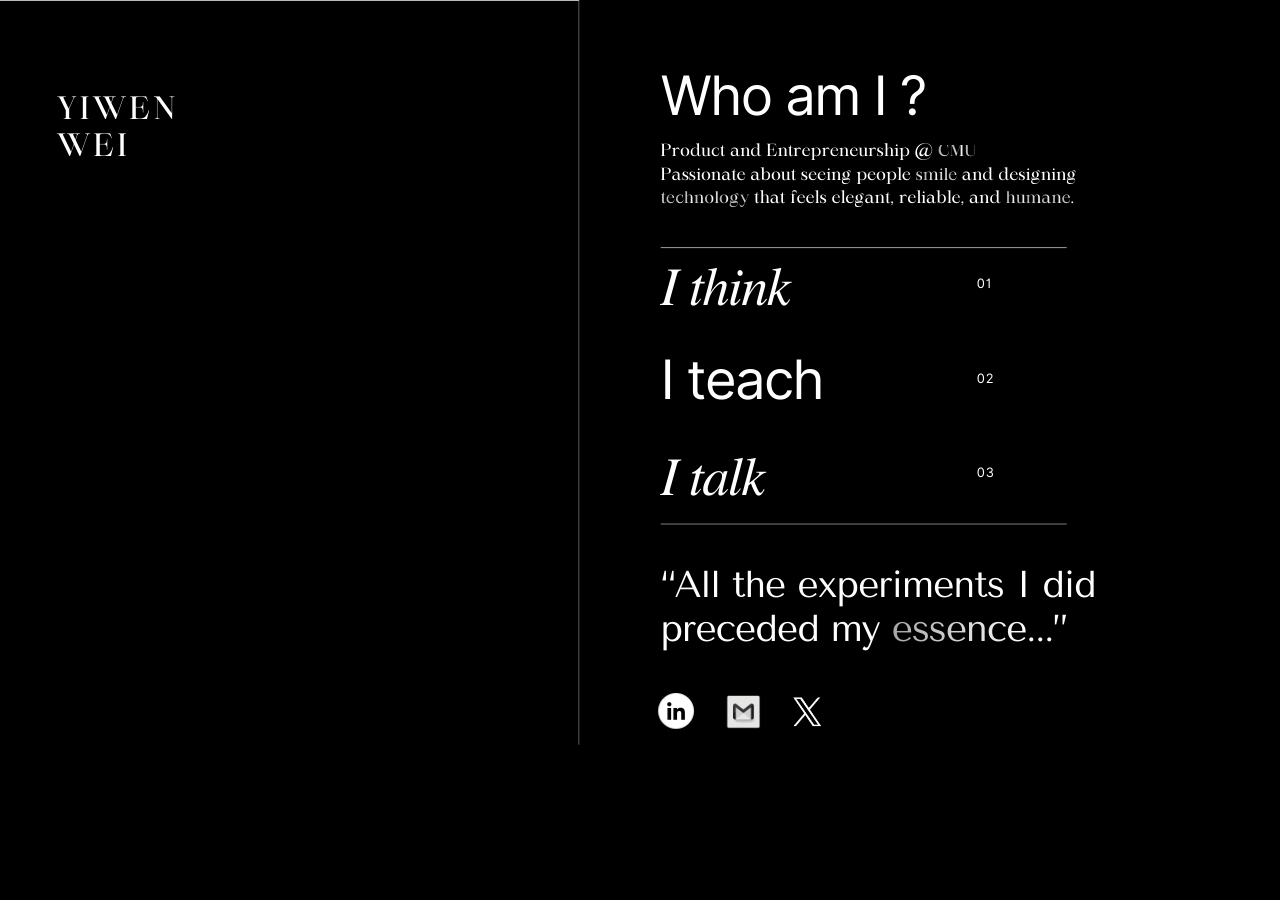
==== commit 52047517: "Add interactive hover effects, subpages, music player, video modal, and custom favicon - Interactive" ====
--- a/index.html
+++ b/index.html
@@ -1,2 +1,2 @@
-<html dir="ltr" lang="zh-CN" class="theme light EHoceA"><head><base href="/"><meta charset="utf-8"><title>About Yiwen</title><meta name="app-name" content="export_website"><meta name="viewport" content="width=device-width, initial-scale=1"><link href="_assets/c1ca2d3def7d2287.ltr.css" rel="stylesheet" integrity="sha512-KveRue8/rs6152rrtLfxMZTU0KxVUM6NCJ596+BJI6HG150K3/7Qm46DfFQ6W+0emoL28CSxafCDNz3LKFchPw==" crossorigin="anonymous"><link href="_assets/static_font_4.ltr.css" rel="stylesheet"><link href="_assets/1f8a6f6bbb537094.runtime.js" rel="preload" as="script" crossorigin="anonymous" integrity="sha512-+CbTunkbuCr7mIoYYrFywRikY4MaYtxsS1b74LQ/fZqv4BLDIn92yjPuPOWsNhfhNEtiaW77tVCoNs6pOhcFww==" nonce=""><link href="_assets/fb765918bdc2d19b.s4le6a.vendor.js" rel="preload" as="script" crossorigin="anonymous" integrity="sha512-3VjFGpvNTvgZ+9x5P3x48AnYqgt3wImtyr7Brrkc1siXteKHnrY01r2kGXXPZuXzLfLQStWpxRPP3VEuZGvbQg==" nonce=""><link href="_assets/0fb5f701f46ae649.vendor.js" rel="preload" as="script" crossorigin="anonymous" integrity="sha512-pBu6gIQavVkHQN6pJ71AmrR1b7gJaqLQTOQIdSIhRzWBPe3LMw4cYdHhHiLgWKrIMn5Bw7+KxODkVU2HdrCQBQ==" nonce=""><link href="_assets/fbb09f3e97d2c37e.strings.js" rel="preload" as="script" crossorigin="anonymous" integrity="sha512-7NiBhCUqIbYDdKrbZu+t+xyvQ7RDbWGPdAMPLXkbD4oc9rkWF+8YFRoTaGBjUtn9N1GGR+h0pQAI2SEs7JgWvA==" nonce=""><link href="_assets/490ca3933174bcac.zh-CN.js" rel="preload" as="script" crossorigin="anonymous" integrity="sha512-CxVCpGTheE6O37YBZiXBdAiB2bSPMpC60DYMCWt5UPygSdshewLCFy0R3GC1L9j0eEipETMzH+zCJtPWfB6+fQ==" nonce=""><link href="_assets/ffc163f0c899fff1.js" rel="preload" as="script" crossorigin="anonymous" integrity="sha512-N4pfAkLYr+up09L6IAVlOd1/jBlAYldt3NO6eKLNy8w6Y/wA/sXD1rPYE0/FXITwcrUkSDLEu56kIfMk+ORLow==" nonce=""><meta name="referrer" content="strict-origin-when-cross-origin"><meta property="og:title" content="About Yiwen"><meta property="og:type" content="website"><meta name="description" content="Yiwen Aya Wei is a product and entrepreneurship instructor at CMU. Learn about her passion for elegant technology and helping people smile through innovation."><meta property="og:description" content="Yiwen Aya Wei is a product and entrepreneurship instructor at CMU. Learn about her passion for elegant technology and helping people smile through innovation."><meta name="twitter:description" content="Yiwen Aya Wei is a product and entrepreneurship instructor at CMU. Learn about her passion for elegant technology and helping people smile through innovation."><link rel="shortcut icon" href="_assets/images/2d0b56e7e51cf11036ad8734bdb67e2d.png"><link rel="icon" href="_assets/images/e53c4bd8da5e491d9ab09e7cf0daf874.png" sizes="192x192"><link rel="apple-touch-icon" href="_assets/images/725b756a69a7d4c235070e51acd85560.png" sizes="180x180"><link rel="stylesheet" type="text/css" href="_assets/a618e97bcb1059ad.ltr.css"><link rel="stylesheet" type="text/css" href="_assets/1f49dd41fb5f75f7.ltr.css"><link rel="stylesheet" type="text/css" href="_assets/ccd01f8a6eb123a4.ltr.css"><link rel="stylesheet" type="text/css" href="_assets/dfaff13b34a4593a.ltr.css"><link rel="stylesheet" type="text/css" href="_assets/5504421bb7eb9e32.ltr.css"><link rel="stylesheet" type="text/css" href="_assets/edb7c4ff061bab89.ltr.css"><link rel="stylesheet" type="text/css" href="_assets/dc4946096a210ac2.ltr.css"><link rel="stylesheet" type="text/css" href="_assets/f7688c2d15a1efc4.ltr.css"><link rel="stylesheet" href="css/fonts.css"><link rel="stylesheet" href="css/custom.css"></head><body data-new-gr-c-s-check-loaded="14.1279.0" data-gr-ext-installed=""><div id="root"><div class="yIDCqA"><main class="_8OlyIw"><div class="_4KoDHA"><div class="ZRRuDw"><div style="height: 100%; width: 100%;"><div class="KYQZFA"><section id="PBD4JZDM9w6BmRwP" class="rGeu6w" data-scroll-ready="true" style="background-color: rgb(0, 0, 0);"><div><div class="_8jGYJw" style="width: 1903px; height: 928px;"><div class="fMSICA h517IA" aria-hidden="false"><div class="_5yhCRQ"><div class="onhyOQ" style="width: 1903px; height: 928px; align-items: center;"><div class="twbtjQ"><div class="GDnEHQ" style="width: 1903px; height: 928px; background-color: rgb(255, 255, 255);"><div class="o2Yl2g"><div class="_mXnjA" lang="zh-CN" style="width: 1903px; height: 928px;"><div class="_6t4CHA"><div class="a26Xuw"><div class="fbzKiw" style="background: rgb(0, 0, 0);"></div></div></div><div style="position: absolute; top: 92.8px; left: 92.8px; width: 1717.4px; height: 742.4px;"></div><div id="LBgT3dm0HZMHySR0" class="DF_utQ _0xkaeQ" style="width: 418.847px; height: 1.00531px; transform: translate(972.796px, 254.959px);"><div class="Zp7NQw"><div class="a26Xuw"><div class="fbzKiw" style="background: rgb(255, 255, 255);"></div></div><div style="position: absolute; top: 0px; left: 0px; transform-origin: 0px 0px; height: 1.00531px; width: 418.847px; pointer-events: none; transform: scale(1);"></div></div></div><div id="LBjX0YtvYQlp1MyD" class="DF_utQ _0xkaeQ" style="width: 418.847px; height: 1.00531px; transform: translate(972.796px, 539.839px);"><div class="Zp7NQw"><div class="a26Xuw"><div class="fbzKiw" style="background: rgb(255, 255, 255);"></div></div><div style="position: absolute; top: 0px; left: 0px; transform-origin: 0px 0px; height: 1.00531px; width: 418.847px; pointer-events: none; transform: scale(1);"></div></div></div><div id="__id8" class="DF_utQ _0xkaeQ" style="width: 51.4871px; height: 51.4871px; transform: translate(963.348px, 707.553px);"><div class="Zp7NQw"><div class="a26Xuw"><div class="PcHy7w"><div class="uk_25A Ty61NA"><div class="Izwocg" style="width: 51.4871px; height: 51.4871px; transform: translate(0px, 0px) rotate(0deg);"><img class="_7_i_XA" crossorigin="anonymous" draggable="false" src="_assets/media/9d3722064bab6db6ea065b5bd2889cf3.png"></div></div></div></div><div style="position: absolute; top: 0px; left: 0px; transform-origin: 0px 0px; height: 51.4871px; width: 51.4871px; pointer-events: none; transform: scale(1);"></div></div><a class="_3zDNwA" aria-labelledby="__id8" href="http://www.linkedin.com/in/yiwen-wei" target="_blank" rel="noopener nofollow"></a></div><div id="__id12" class="DF_utQ _0xkaeQ" style="width: 41.131px; height: 41.131px; transform: translate(1037.84px, 713.369px);"><div class="Zp7NQw"><div class="a26Xuw"><div class="PcHy7w"><div class="uk_25A Ty61NA"><div class="Izwocg" style="width: 41.131px; height: 41.131px; transform: translate(0px, 0px) rotate(0deg);"><img class="_7_i_XA" crossorigin="anonymous" draggable="false" src="_assets/media/f44eb77d730d2ccdb31b333d94e9e492.png"></div></div></div></div><div style="position: absolute; top: 0px; left: 0px; transform-origin: 0px 0px; height: 41.131px; width: 41.131px; pointer-events: none; transform: scale(1);"></div></div><a class="_3zDNwA" aria-labelledby="__id12" href="mailto:yiwenwei@andrew.cmu.edu" target="_blank" rel="noopener nofollow"></a></div><div id="__id16" class="DF_utQ _0xkaeQ" style="width: 29.3178px; height: 29.9671px; transform: translate(1109.65px, 718.951px);"><div class="Zp7NQw"><div class="a26Xuw"><div class="PcHy7w"><div class="uk_25A Ty61NA"><div class="Izwocg" style="width: 29.3178px; height: 29.9671px; transform: translate(0px, 0px) rotate(0deg);"><img class="_7_i_XA" crossorigin="anonymous" draggable="false" src="_assets/media/9a21d702b8afd5e2401526742ae43cfd.png"></div></div></div></div><div style="position: absolute; top: 0px; left: 0px; transform-origin: 0px 0px; height: 29.9671px; width: 29.3178px; pointer-events: none; transform: scale(1);"></div></div><a class="_3zDNwA" aria-labelledby="__id16" href="https://x.com/yiwen_aya_wei" target="_blank" rel="noopener nofollow"></a></div><div style="clip-path: polygon(268.5px 0px, 889.352px 0px, 889.352px 768px, 268.5px 768px);"><div id="LBDCd1JmbqkJhPRP" class="DF_utQ _0xkaeQ" style="width: 620.852px; height: 931.278px; transform: translate(268.5px, 0px);"><div class="DF_utQ" style="width: 620.852px; height: 931.278px;"><div class="Zp7NQw"><div class="a26Xuw"><div class="PcHy7w"><div class="uk_25A Ty61NA"><div class="Izwocg" style="width: 620.852px; height: 931.278px; transform: translate(-5.68434e-14px, 0px) rotate(0deg);"><img class="_7_i_XA" crossorigin="anonymous" draggable="false" src="_assets/media/ad4653b889e9ec37ab13d9b732376e54.png"></div></div></div></div><div style="position: absolute; top: 0px; left: 0px; transform-origin: 0px 0px; height: 931.278px; width: 620.852px; pointer-events: none; transform: scale(1);"></div></div></div></div></div><div id="LBzm9W79wkmqfjVS" class="DF_utQ _0xkaeQ" style="width: 391.205px; height: 76px; transform: translate(350.29px, 95.8px);"><div class="aF9o6Q _0yZ6Qg" style="writing-mode: horizontal-tb; width: 391.205px; height: 76px;"><div><div class="E8yZTA"><div><div lang="zh-CN" class="_2UyCZQ vkN2Cw Mb8E_A e1_zQg"><p class="_28USrA GEC0sA XN6uKA _4N4NA" style="font-family: YAEVJbPN7sA_0, auto; --H97cbQ: 31.9996px; color: rgb(255, 255, 255); line-height: 38px; letter-spacing: 0.1em; --gixK-A: 0; text-transform: uppercase; --kJ5CrQ: 0; --zPlnxA: none; list-style-type: none;"><span class="a_GcMg" style="font-size: 1em; font-weight: 700; font-style: normal; color: rgb(255, 255, 255); font-kerning: none; text-decoration-line: none; text-decoration-thickness: initial; text-decoration-style: initial;">Yiwen</span><span class="a_GcMg zYq_BQ" style="font-size: 1em; font-weight: 700; font-style: normal; color: rgb(255, 255, 255); font-kerning: none; text-decoration-line: none; text-decoration-thickness: initial; text-decoration-style: initial;"> </span></p><p class="_28USrA GEC0sA XN6uKA" style="font-family: YAEVJbPN7sA_0, auto; --H97cbQ: 31.9996px; color: rgb(255, 255, 255); line-height: 38px; letter-spacing: 0.1em; --gixK-A: 0; text-transform: uppercase; --kJ5CrQ: 0; --zPlnxA: none; list-style-type: none;"><span class="a_GcMg" style="font-size: 1em; font-weight: 700; font-style: normal; color: rgb(255, 255, 255); font-kerning: none; text-decoration-line: none; text-decoration-thickness: initial; text-decoration-style: initial;">Wei</span></p></div></div></div></div></div></div><div id="LBBsfTgmzmw24h5m" class="DF_utQ _0xkaeQ" style="width: 348.936px; height: 67px; transform: translate(972.796px, 65.2493px);"><div class="aF9o6Q _0yZ6Qg" style="writing-mode: horizontal-tb; width: 348.936px; height: 67px;"><div><div class="E8yZTA"><div><div lang="zh-CN" class="_2UyCZQ vkN2Cw Mb8E_A e1_zQg"><p class="_28USrA GEC0sA XN6uKA _4N4NA" style="font-family: YAFdJlMyO4g_2, auto; --H97cbQ: 56px; color: rgb(255, 255, 255); line-height: 67px; letter-spacing: -0.03em; --gixK-A: 0; text-transform: none; --kJ5CrQ: 0; --zPlnxA: none; list-style-type: none;"><span class="a_GcMg" style="font-size: 1em; font-weight: 400; font-style: normal; color: rgb(255, 255, 255); font-kerning: none; text-decoration-line: none; text-decoration-thickness: initial; text-decoration-style: initial;">Who am I ?</span></p></div></div></div></div></div></div><div id="LB9Mk4jffcm2QdtQ" class="DF_utQ _0xkaeQ" style="width: 275.699px; height: 67px; transform: translate(972.796px, 358.337px);"><div class="aF9o6Q _0yZ6Qg" style="writing-mode: horizontal-tb; width: 275.699px; height: 67px;"><div><div class="E8yZTA"><div><div lang="zh-CN" class="_2UyCZQ vkN2Cw e1_zQg"><p class="_28USrA GEC0sA XN6uKA _4N4NA" style="font-family: YAFdJlMyO4g_2, auto; --H97cbQ: 56px; color: rgb(255, 255, 255); line-height: 67px; letter-spacing: -0.03em; --gixK-A: 0; text-transform: none; --kJ5CrQ: 0; --zPlnxA: none; list-style-type: none;"><span class="a_GcMg" style="font-size: 1em; font-weight: 400; font-style: normal; color: rgb(255, 255, 255); font-kerning: none; text-decoration-line: none; text-decoration-thickness: initial; text-decoration-style: initial;">I teach</span></p></div></div></div></div></div></div><div id="LBnsrLPZQhnNL6q7" class="DF_utQ _0xkaeQ" style="width: 22.8578px; height: 16px; transform: translate(1298.87px, 383.837px);"><div class="aF9o6Q _0yZ6Qg" style="writing-mode: horizontal-tb; width: 22.8578px; height: 16px;"><div><div class="E8yZTA"><div><div lang="zh-CN" class="_2UyCZQ vkN2Cw e1_zQg"><p class="_28USrA GEC0sA XN6uKA _4N4NA" style="font-family: YAFdJlMyO4g_2, auto; --H97cbQ: 13.3333px; color: rgb(255, 255, 255); line-height: 15px; letter-spacing: 0.08em; --gixK-A: 0; text-transform: uppercase; --kJ5CrQ: 0; --zPlnxA: none; list-style-type: none;"><span class="a_GcMg" style="font-size: 1em; font-weight: 400; font-style: normal; color: rgb(255, 255, 255); font-kerning: none; text-decoration-line: none; text-decoration-thickness: initial; text-decoration-style: initial;">02</span></p></div></div></div></div></div></div><div id="LBrtFtQf2kZDQLHR" class="DF_utQ _0xkaeQ" style="width: 611.627px; height: 92px; transform: translate(972.796px, 579.344px); opacity: 0.730937;"><div class="aF9o6Q _0yZ6Qg" style="writing-mode: horizontal-tb; width: 611.627px; height: 92px;"><div><div class="E8yZTA"><div><div lang="zh-CN" class="_2UyCZQ vkN2Cw Mb8E_A e1_zQg"><p class="_28USrA GEC0sA XN6uKA _4N4NA" style="font-family: YACgEVY5j_w_0, auto; --H97cbQ: 38.6671px; color: rgb(255, 255, 255); line-height: 46px; letter-spacing: -0.03em; --gixK-A: 0; text-transform: none; --kJ5CrQ: 0; --zPlnxA: none; list-style-type: none;"><span class="a_GcMg" style="font-size: 1em; font-weight: 400; font-style: normal; color: rgb(255, 255, 255); font-kerning: none; text-decoration-line: none; text-decoration-thickness: initial; text-decoration-style: initial;">“All the experiments I did<br>preceded my </span><span class="a_GcMg" style="--kPI9Uw: 0; font-size: 1em; font-weight: 400; font-style: normal; font-kerning: none; text-decoration-line: none; text-decoration-thickness: initial; text-decoration-style: initial;">essence</span><span class="a_GcMg" style="font-size: 1em; font-weight: 400; font-style: normal; color: rgb(255, 255, 255); font-kerning: none; text-decoration-line: none; text-decoration-thickness: initial; text-decoration-style: initial;">...”</span></p></div></div><div class="IBvdUw" aria-hidden="true"><div lang="zh-CN" class="_2UyCZQ vkN2Cw Mb8E_A"><p class="_28USrA GEC0sA XN6uKA _4N4NA T4Rl4A _6_lymw" style="font-family: YACgEVY5j_w_0, auto; --H97cbQ: 38.6671px; line-height: 46px; letter-spacing: -0.03em; --gixK-A: 0; text-transform: none; --kJ5CrQ: 0; --zPlnxA: none; list-style-type: none; background-image: url(&quot;data:image/svg+xml,%3Csvg xmlns='http://www.w3.org/2000/svg' viewBox='160.963 -30.834 293.747 199.668' width='293.747' height='199.668'%3E%3Cdefs%3E%3ClinearGradient id='g' gradientUnits='userSpaceOnUse' x1='238.297' y1='69' x2='377.375' y2='69'%3E%3Cstop stop-color='%23a6a6a6' stop-opacity='1' offset='0'/%3E%3Cstop stop-color='%23ffffff' stop-opacity='1' offset='1'/%3E%3C/linearGradient%3E%3C/defs%3E%3Crect x='160.963' y='-30.834' width='293.747' height='199.668' fill='url(%23g)'/%3E%3C/svg%3E&quot;); background-position: 238.297px 46.5px; margin-block-start: -77.3342px; --3foukQ: 77.3342px;"><span class="a_GcMg" style="--kPI9Uw: 0; font-size: 1em; font-weight: 400; font-style: normal; font-kerning: none; text-decoration-line: none; text-decoration-thickness: initial; text-decoration-style: initial;">“All the experiments I did<br>preceded my </span><span class="a_GcMg" style="font-size: 1em; font-weight: 400; font-style: normal; color: transparent; font-kerning: none; text-decoration-line: none; text-decoration-thickness: initial; text-decoration-style: initial;">essence</span><span class="a_GcMg" style="--kPI9Uw: 0; font-size: 1em; font-weight: 400; font-style: normal; font-kerning: none; text-decoration-line: none; text-decoration-thickness: initial; text-decoration-style: initial;">...”</span></p></div></div></div></div></div></div><div id="LB4sSj5DxgVQFvYp" class="DF_utQ _0xkaeQ" style="width: 275.699px; height: 68px; transform: translate(972.796px, 259.964px);"><div class="aF9o6Q _0yZ6Qg" style="writing-mode: horizontal-tb; width: 275.699px; height: 68px;"><div><div class="E8yZTA"><div><div lang="zh-CN" class="_2UyCZQ vkN2Cw e1_zQg"><p class="_28USrA GEC0sA XN6uKA _4N4NA" style="font-family: YACgEfOAqSo_0, auto; --H97cbQ: 56px; color: rgb(255, 255, 255); line-height: 67px; letter-spacing: -0.03em; --gixK-A: 0; text-transform: none; --kJ5CrQ: 0; --zPlnxA: none; list-style-type: none;"><span class="a_GcMg" style="font-size: 1em; font-weight: 400; font-style: italic; color: rgb(255, 255, 255); font-kerning: none; text-decoration-line: none; text-decoration-thickness: initial; text-decoration-style: initial;">I think</span></p></div></div></div></div></div></div><div id="LBNFnN3BBrtQ3sWG" class="DF_utQ _0xkaeQ" style="width: 22.8578px; height: 16px; transform: translate(1298.87px, 285.964px);"><div class="aF9o6Q _0yZ6Qg" style="writing-mode: horizontal-tb; width: 22.8578px; height: 16px;"><div class="AModoQ"><div class="_5kZSsQ" style="text-shadow: rgba(0, 0, 0, 0.3) 0.235702px 0.235702px 0.166666px; filter: opacity(1); transform: translate(0px, 0px);"><div><div lang="zh-CN" class="_2UyCZQ vkN2Cw Mb8E_A"><p class="_28USrA GEC0sA XN6uKA _4N4NA" style="font-family: YAFdJlMyO4g_2, auto; --H97cbQ: 13.3333px; color: transparent; line-height: 15px; letter-spacing: 0.08em; --gixK-A: 0; text-transform: uppercase; --kJ5CrQ: 0; --zPlnxA: none; list-style-type: none;"><span class="a_GcMg" style="font-size: 1em; font-weight: 400; font-style: normal; color: transparent; font-kerning: none; text-decoration-line: none; text-decoration-thickness: initial; text-decoration-style: initial;">01</span></p></div></div></div><div><div><div class="E8yZTA"><div><div lang="zh-CN" class="_2UyCZQ vkN2Cw Mb8E_A e1_zQg"><p class="_28USrA GEC0sA XN6uKA _4N4NA" style="font-family: YAFdJlMyO4g_2, auto; --H97cbQ: 13.3333px; color: rgb(255, 255, 255); line-height: 15px; letter-spacing: 0.08em; --gixK-A: 0; text-transform: uppercase; --kJ5CrQ: 0; --zPlnxA: none; list-style-type: none;"><span class="a_GcMg" style="font-size: 1em; font-weight: 400; font-style: normal; color: rgb(255, 255, 255); font-kerning: none; text-decoration-line: none; text-decoration-thickness: initial; text-decoration-style: initial;">01</span></p></div></div></div></div></div></div></div></div><div id="LBVKchzfdp9MpRN0" class="DF_utQ _0xkaeQ" style="width: 275.699px; height: 68px; transform: translate(972.796px, 455.337px);"><div class="aF9o6Q _0yZ6Qg" style="writing-mode: horizontal-tb; width: 275.699px; height: 68px;"><div><div class="E8yZTA"><div><div lang="zh-CN" class="_2UyCZQ vkN2Cw e1_zQg"><p class="_28USrA GEC0sA XN6uKA _4N4NA" style="font-family: YACgEfOAqSo_0, auto; --H97cbQ: 56px; color: rgb(255, 255, 255); line-height: 67px; letter-spacing: -0.03em; --gixK-A: 0; text-transform: none; --kJ5CrQ: 0; --zPlnxA: none; list-style-type: none;"><span class="a_GcMg" style="font-size: 1em; font-weight: 400; font-style: italic; color: rgb(255, 255, 255); font-kerning: none; text-decoration-line: none; text-decoration-thickness: initial; text-decoration-style: initial;">I talk</span></p></div></div></div></div></div></div><div id="LBpzCD4WwzL7XCmt" class="DF_utQ _0xkaeQ" style="width: 22.8578px; height: 16px; transform: translate(1298.87px, 481.337px);"><div class="aF9o6Q _0yZ6Qg" style="writing-mode: horizontal-tb; width: 22.8578px; height: 16px;"><div><div class="E8yZTA"><div><div lang="zh-CN" class="_2UyCZQ vkN2Cw e1_zQg"><p class="_28USrA GEC0sA XN6uKA _4N4NA" style="font-family: YAFdJlMyO4g_2, auto; --H97cbQ: 13.3333px; color: rgb(255, 255, 255); line-height: 15px; letter-spacing: 0.08em; --gixK-A: 0; text-transform: uppercase; --kJ5CrQ: 0; --zPlnxA: none; list-style-type: none;"><span class="a_GcMg" style="font-size: 1em; font-weight: 400; font-style: normal; color: rgb(255, 255, 255); font-kerning: none; text-decoration-line: none; text-decoration-thickness: initial; text-decoration-style: initial;">03</span></p></div></div></div></div></div></div><div id="LBWkLWRYQkZjxbTL" class="DF_utQ _0xkaeQ" style="width: 455.708px; height: 68.5333px; transform: translate(972.796px, 147.926px);"><div class="aF9o6Q _0yZ6Qg" style="writing-mode: horizontal-tb; width: 455.708px; height: 68.5333px;"><div class="AModoQ"><div><div style="transform: translate(0px, -1.73334px);"><div class="E8yZTA"><div><div lang="zh-CN" class="_2UyCZQ vkN2Cw Mb8E_A e1_zQg"><p class="_28USrA GEC0sA XN6uKA SglrXg _4N4NA" style="font-family: YAEVJbPN7sA_0, auto; --H97cbQ: 17.3334px; color: rgb(255, 255, 255); line-height: 24px; letter-spacing: 0em; --gixK-A: 0; text-transform: none; --kJ5CrQ: 0; --zPlnxA: none; list-style-type: none;"><span class="xtSH_A"><span class="a_GcMg jfNO9A" style="font-size: 1em; font-weight: 400; font-style: normal; color: rgb(255, 255, 255); font-kerning: normal; text-decoration-line: none; text-decoration-thickness: initial; text-decoration-style: initial; width: 11.4725px; top: 0px; left: 0px; --q1eooA: 1;">P</span><span class="a_GcMg jfNO9A" style="font-size: 1em; font-weight: 400; font-style: normal; color: rgb(255, 255, 255); font-kerning: normal; text-decoration-line: none; text-decoration-thickness: initial; text-decoration-style: initial; width: 8.71698px; top: 0px; left: 0px; --q1eooA: 1;">r</span><span class="a_GcMg jfNO9A" style="font-size: 1em; font-weight: 400; font-style: normal; color: rgb(255, 255, 255); font-kerning: normal; text-decoration-line: none; text-decoration-thickness: initial; text-decoration-style: initial; width: 10.2247px; top: 0px; left: 0px; --q1eooA: 1;">o</span><span class="a_GcMg jfNO9A" style="font-size: 1em; font-weight: 400; font-style: normal; color: rgb(255, 255, 255); font-kerning: normal; text-decoration-line: none; text-decoration-thickness: initial; text-decoration-style: initial; width: 11.5591px; top: 0px; left: 0px; --q1eooA: 1;">d</span><span class="a_GcMg jfNO9A" style="font-size: 1em; font-weight: 400; font-style: normal; color: rgb(255, 255, 255); font-kerning: normal; text-decoration-line: none; text-decoration-thickness: initial; text-decoration-style: initial; width: 10.294px; top: 0px; left: 0px; --q1eooA: 1;">u</span><span class="a_GcMg jfNO9A" style="font-size: 1em; font-weight: 400; font-style: normal; color: rgb(255, 255, 255); font-kerning: normal; text-decoration-line: none; text-decoration-thickness: initial; text-decoration-style: initial; width: 9.02892px; top: 0px; left: 0px; --q1eooA: 1;">c</span><span class="a_GcMg jfNO9A" style="font-size: 1em; font-weight: 400; font-style: normal; color: rgb(255, 255, 255); font-kerning: normal; text-decoration-line: none; text-decoration-thickness: initial; text-decoration-style: initial; width: 5.52826px; top: 0px; left: 0px; --q1eooA: 1;">t</span></span><span class="a_GcMg zV8YKg" style="font-size: 1em; font-weight: 400; font-style: normal; color: rgb(255, 255, 255); font-kerning: normal; text-decoration-line: none; text-decoration-thickness: initial; text-decoration-style: initial; width: 4.85239px; top: 0px; left: 0px; --q1eooA: 1;"> </span><span class="xtSH_A"><span class="a_GcMg jfNO9A" style="font-size: 1em; font-weight: 400; font-style: normal; color: rgb(255, 255, 255); font-kerning: normal; text-decoration-line: none; text-decoration-thickness: initial; text-decoration-style: initial; width: 10.398px; top: 0px; left: 0px; --q1eooA: 1;">a</span><span class="a_GcMg jfNO9A" style="font-size: 1em; font-weight: 400; font-style: normal; color: rgb(255, 255, 255); font-kerning: normal; text-decoration-line: none; text-decoration-thickness: initial; text-decoration-style: initial; width: 10.6406px; top: 0px; left: 0px; --q1eooA: 1;">n</span><span class="a_GcMg jfNO9A" style="font-size: 1em; font-weight: 400; font-style: normal; color: rgb(255, 255, 255); font-kerning: normal; text-decoration-line: none; text-decoration-thickness: initial; text-decoration-style: initial; width: 11.5591px; top: 0px; left: 0px; --q1eooA: 1;">d</span></span><span class="a_GcMg zV8YKg" style="font-size: 1em; font-weight: 400; font-style: normal; color: rgb(255, 255, 255); font-kerning: normal; text-decoration-line: none; text-decoration-thickness: initial; text-decoration-style: initial; width: 4.85239px; top: 0px; left: 0px; --q1eooA: 1;"> </span><span class="xtSH_A"><span class="a_GcMg jfNO9A" style="font-size: 1em; font-weight: 400; font-style: normal; color: rgb(255, 255, 255); font-kerning: normal; text-decoration-line: none; text-decoration-thickness: initial; text-decoration-style: initial; width: 11.5764px; top: 0px; left: 0px; --q1eooA: 1;">E</span><span class="a_GcMg jfNO9A" style="font-size: 1em; font-weight: 400; font-style: normal; color: rgb(255, 255, 255); font-kerning: normal; text-decoration-line: none; text-decoration-thickness: initial; text-decoration-style: initial; width: 10.6406px; top: 0px; left: 0px; --q1eooA: 1;">n</span><span class="a_GcMg jfNO9A" style="font-size: 1em; font-weight: 400; font-style: normal; color: rgb(255, 255, 255); font-kerning: normal; text-decoration-line: none; text-decoration-thickness: initial; text-decoration-style: initial; width: 5.52826px; top: 0px; left: 0px; --q1eooA: 1;">t</span><span class="a_GcMg jfNO9A" style="font-size: 1em; font-weight: 400; font-style: normal; color: rgb(255, 255, 255); font-kerning: normal; text-decoration-line: none; text-decoration-thickness: initial; text-decoration-style: initial; width: 8.71698px; top: 0px; left: 0px; --q1eooA: 1;">r</span><span class="a_GcMg jfNO9A" style="font-size: 1em; font-weight: 400; font-style: normal; color: rgb(255, 255, 255); font-kerning: normal; text-decoration-line: none; text-decoration-thickness: initial; text-decoration-style: initial; width: 9.28888px; top: 0px; left: 0px; --q1eooA: 1;">e</span><span class="a_GcMg jfNO9A" style="font-size: 1em; font-weight: 400; font-style: normal; color: rgb(255, 255, 255); font-kerning: normal; text-decoration-line: none; text-decoration-thickness: initial; text-decoration-style: initial; width: 11.2472px; top: 0px; left: 0px; --q1eooA: 1;">p</span><span class="a_GcMg jfNO9A" style="font-size: 1em; font-weight: 400; font-style: normal; color: rgb(255, 255, 255); font-kerning: normal; text-decoration-line: none; text-decoration-thickness: initial; text-decoration-style: initial; width: 8.71698px; top: 0px; left: 0px; --q1eooA: 1;">r</span><span class="a_GcMg jfNO9A" style="font-size: 1em; font-weight: 400; font-style: normal; color: rgb(255, 255, 255); font-kerning: normal; text-decoration-line: none; text-decoration-thickness: initial; text-decoration-style: initial; width: 9.28888px; top: 0px; left: 0px; --q1eooA: 1;">e</span><span class="a_GcMg jfNO9A" style="font-size: 1em; font-weight: 400; font-style: normal; color: rgb(255, 255, 255); font-kerning: normal; text-decoration-line: none; text-decoration-thickness: initial; text-decoration-style: initial; width: 10.6406px; top: 0px; left: 0px; --q1eooA: 1;">n</span><span class="a_GcMg jfNO9A" style="font-size: 1em; font-weight: 400; font-style: normal; color: rgb(255, 255, 255); font-kerning: normal; text-decoration-line: none; text-decoration-thickness: initial; text-decoration-style: initial; width: 9.28888px; top: 0px; left: 0px; --q1eooA: 1;">e</span><span class="a_GcMg jfNO9A" style="font-size: 1em; font-weight: 400; font-style: normal; color: rgb(255, 255, 255); font-kerning: normal; text-decoration-line: none; text-decoration-thickness: initial; text-decoration-style: initial; width: 10.294px; top: 0px; left: 0px; --q1eooA: 1;">u</span><span class="a_GcMg jfNO9A" style="font-size: 1em; font-weight: 400; font-style: normal; color: rgb(255, 255, 255); font-kerning: normal; text-decoration-line: none; text-decoration-thickness: initial; text-decoration-style: initial; width: 8.71698px; top: 0px; left: 0px; --q1eooA: 1;">r</span><span class="a_GcMg jfNO9A" style="font-size: 1em; font-weight: 400; font-style: normal; color: rgb(255, 255, 255); font-kerning: normal; text-decoration-line: none; text-decoration-thickness: initial; text-decoration-style: initial; width: 7.3999px; top: 0px; left: 0px; --q1eooA: 1;">s</span><span class="a_GcMg jfNO9A" style="font-size: 1em; font-weight: 400; font-style: normal; color: rgb(255, 255, 255); font-kerning: normal; text-decoration-line: none; text-decoration-thickness: initial; text-decoration-style: initial; width: 10.6406px; top: 0px; left: 0px; --q1eooA: 1;">h</span><span class="a_GcMg jfNO9A" style="font-size: 1em; font-weight: 400; font-style: normal; color: rgb(255, 255, 255); font-kerning: normal; text-decoration-line: none; text-decoration-thickness: initial; text-decoration-style: initial; width: 5.09502px; top: 0px; left: 0px; --q1eooA: 1;">i</span><span class="a_GcMg jfNO9A" style="font-size: 1em; font-weight: 400; font-style: normal; color: rgb(255, 255, 255); font-kerning: normal; text-decoration-line: none; text-decoration-thickness: initial; text-decoration-style: initial; width: 11.2472px; top: 0px; left: 0px; --q1eooA: 1;">p</span></span><span class="a_GcMg zV8YKg" style="font-size: 1em; font-weight: 400; font-style: normal; color: rgb(255, 255, 255); font-kerning: normal; text-decoration-line: none; text-decoration-thickness: initial; text-decoration-style: initial; width: 4.85239px; top: 0px; left: 0px; --q1eooA: 1;"> </span><span class="a_GcMg jfNO9A" style="font-size: 1em; font-weight: 400; font-style: normal; color: rgb(255, 255, 255); font-kerning: normal; text-decoration-line: underline; text-decoration-thickness: initial; text-decoration-style: initial; width: 18.9763px; top: 0px; left: 0px; --q1eooA: 1;">@</span><span class="a_GcMg zV8YKg" style="font-size: 1em; font-weight: 400; font-style: normal; color: rgb(255, 255, 255); font-kerning: normal; text-decoration-line: underline; text-decoration-thickness: initial; text-decoration-style: initial; width: 4.85239px; top: 0px; left: 0px; --q1eooA: 1;"> </span><span class="xtSH_A"><span class="a_GcMg jfNO9A" style="font-size: 1em; font-weight: 400; font-style: normal; color: rgb(255, 255, 255); font-kerning: normal; text-decoration-line: underline; text-decoration-thickness: initial; text-decoration-style: initial; width: 12.3736px; top: 0px; left: 0px; --q1eooA: 1;">C</span><span class="a_GcMg jfNO9A" style="font-size: 1em; font-weight: 400; font-style: normal; color: rgb(255, 255, 255); font-kerning: normal; text-decoration-line: underline; text-decoration-thickness: initial; text-decoration-style: initial; width: 14.8691px; top: 0px; left: 0px; --q1eooA: 1;">M</span><span class="a_GcMg jfNO9A" style="font-size: 1em; font-weight: 400; font-style: normal; color: rgb(255, 255, 255); font-kerning: normal; text-decoration-line: underline; text-decoration-thickness: initial; text-decoration-style: initial; width: 12.8242px; top: 0px; left: 0px; --q1eooA: 1;">U</span></span></p><p class="_28USrA GEC0sA XN6uKA SglrXg" style="font-family: YAEVJbPN7sA_0, auto; --H97cbQ: 17.3334px; color: rgb(255, 255, 255); line-height: 24px; letter-spacing: 0em; --gixK-A: 0; text-transform: none; --kJ5CrQ: 0; --zPlnxA: none; list-style-type: none;"><span class="xtSH_A"><span class="a_GcMg jfNO9A" style="font-size: 1em; font-weight: 400; font-style: normal; color: rgb(255, 255, 255); font-kerning: normal; text-decoration-line: none; text-decoration-thickness: initial; text-decoration-style: initial; width: 11.4725px; top: 0px; left: 0px; --q1eooA: 1;">P</span><span class="a_GcMg jfNO9A" style="font-size: 1em; font-weight: 400; font-style: normal; color: rgb(255, 255, 255); font-kerning: normal; text-decoration-line: none; text-decoration-thickness: initial; text-decoration-style: initial; width: 10.398px; top: 0px; left: 0px; --q1eooA: 1;">a</span><span class="a_GcMg jfNO9A" style="font-size: 1em; font-weight: 400; font-style: normal; color: rgb(255, 255, 255); font-kerning: normal; text-decoration-line: none; text-decoration-thickness: initial; text-decoration-style: initial; width: 7.3999px; top: 0px; left: 0px; --q1eooA: 1;">s</span><span class="a_GcMg jfNO9A" style="font-size: 1em; font-weight: 400; font-style: normal; color: rgb(255, 255, 255); font-kerning: normal; text-decoration-line: none; text-decoration-thickness: initial; text-decoration-style: initial; width: 7.3999px; top: 0px; left: 0px; --q1eooA: 1;">s</span><span class="a_GcMg jfNO9A" style="font-size: 1em; font-weight: 400; font-style: normal; color: rgb(255, 255, 255); font-kerning: normal; text-decoration-line: none; text-decoration-thickness: initial; text-decoration-style: initial; width: 5.09502px; top: 0px; left: 0px; --q1eooA: 1;">i</span><span class="a_GcMg jfNO9A" style="font-size: 1em; font-weight: 400; font-style: normal; color: rgb(255, 255, 255); font-kerning: normal; text-decoration-line: none; text-decoration-thickness: initial; text-decoration-style: initial; width: 10.2247px; top: 0px; left: 0px; --q1eooA: 1;">o</span><span class="a_GcMg jfNO9A" style="font-size: 1em; font-weight: 400; font-style: normal; color: rgb(255, 255, 255); font-kerning: normal; text-decoration-line: none; text-decoration-thickness: initial; text-decoration-style: initial; width: 10.6406px; top: 0px; left: 0px; --q1eooA: 1;">n</span><span class="a_GcMg jfNO9A" style="font-size: 1em; font-weight: 400; font-style: normal; color: rgb(255, 255, 255); font-kerning: normal; text-decoration-line: none; text-decoration-thickness: initial; text-decoration-style: initial; width: 10.398px; top: 0px; left: 0px; --q1eooA: 1;">a</span><span class="a_GcMg jfNO9A" style="font-size: 1em; font-weight: 400; font-style: normal; color: rgb(255, 255, 255); font-kerning: normal; text-decoration-line: none; text-decoration-thickness: initial; text-decoration-style: initial; width: 5.52826px; top: 0px; left: 0px; --q1eooA: 1;">t</span><span class="a_GcMg jfNO9A" style="font-size: 1em; font-weight: 400; font-style: normal; color: rgb(255, 255, 255); font-kerning: normal; text-decoration-line: none; text-decoration-thickness: initial; text-decoration-style: initial; width: 9.28888px; top: 0px; left: 0px; --q1eooA: 1;">e</span></span><span class="a_GcMg zV8YKg" style="font-size: 1em; font-weight: 400; font-style: normal; color: rgb(255, 255, 255); font-kerning: normal; text-decoration-line: none; text-decoration-thickness: initial; text-decoration-style: initial; width: 4.85239px; top: 0px; left: 0px; --q1eooA: 1;"> </span><span class="xtSH_A"><span class="a_GcMg jfNO9A" style="font-size: 1em; font-weight: 400; font-style: normal; color: rgb(255, 255, 255); font-kerning: normal; text-decoration-line: none; text-decoration-thickness: initial; text-decoration-style: initial; width: 10.398px; top: 0px; left: 0px; --q1eooA: 1;">a</span><span class="a_GcMg jfNO9A" style="font-size: 1em; font-weight: 400; font-style: normal; color: rgb(255, 255, 255); font-kerning: normal; text-decoration-line: none; text-decoration-thickness: initial; text-decoration-style: initial; width: 10.9006px; top: 0px; left: 0px; --q1eooA: 1;">b</span><span class="a_GcMg jfNO9A" style="font-size: 1em; font-weight: 400; font-style: normal; color: rgb(255, 255, 255); font-kerning: normal; text-decoration-line: none; text-decoration-thickness: initial; text-decoration-style: initial; width: 10.2247px; top: 0px; left: 0px; --q1eooA: 1;">o</span><span class="a_GcMg jfNO9A" style="font-size: 1em; font-weight: 400; font-style: normal; color: rgb(255, 255, 255); font-kerning: normal; text-decoration-line: none; text-decoration-thickness: initial; text-decoration-style: initial; width: 10.294px; top: 0px; left: 0px; --q1eooA: 1;">u</span><span class="a_GcMg jfNO9A" style="font-size: 1em; font-weight: 400; font-style: normal; color: rgb(255, 255, 255); font-kerning: normal; text-decoration-line: none; text-decoration-thickness: initial; text-decoration-style: initial; width: 5.52826px; top: 0px; left: 0px; --q1eooA: 1;">t</span></span><span class="a_GcMg zV8YKg" style="font-size: 1em; font-weight: 400; font-style: normal; color: rgb(255, 255, 255); font-kerning: normal; text-decoration-line: none; text-decoration-thickness: initial; text-decoration-style: initial; width: 4.85239px; top: 0px; left: 0px; --q1eooA: 1;"> </span><span class="xtSH_A"><span class="a_GcMg jfNO9A" style="font-size: 1em; font-weight: 400; font-style: normal; color: rgb(255, 255, 255); font-kerning: normal; text-decoration-line: none; text-decoration-thickness: initial; text-decoration-style: initial; width: 7.3999px; top: 0px; left: 0px; --q1eooA: 1;">s</span><span class="a_GcMg jfNO9A" style="font-size: 1em; font-weight: 400; font-style: normal; color: rgb(255, 255, 255); font-kerning: normal; text-decoration-line: none; text-decoration-thickness: initial; text-decoration-style: initial; width: 9.28888px; top: 0px; left: 0px; --q1eooA: 1;">e</span><span class="a_GcMg jfNO9A" style="font-size: 1em; font-weight: 400; font-style: normal; color: rgb(255, 255, 255); font-kerning: normal; text-decoration-line: none; text-decoration-thickness: initial; text-decoration-style: initial; width: 9.28888px; top: 0px; left: 0px; --q1eooA: 1;">e</span><span class="a_GcMg jfNO9A" style="font-size: 1em; font-weight: 400; font-style: normal; color: rgb(255, 255, 255); font-kerning: normal; text-decoration-line: none; text-decoration-thickness: initial; text-decoration-style: initial; width: 5.09502px; top: 0px; left: 0px; --q1eooA: 1;">i</span><span class="a_GcMg jfNO9A" style="font-size: 1em; font-weight: 400; font-style: normal; color: rgb(255, 255, 255); font-kerning: normal; text-decoration-line: none; text-decoration-thickness: initial; text-decoration-style: initial; width: 10.6406px; top: 0px; left: 0px; --q1eooA: 1;">n</span><span class="a_GcMg jfNO9A" style="font-size: 1em; font-weight: 400; font-style: normal; color: rgb(255, 255, 255); font-kerning: normal; text-decoration-line: none; text-decoration-thickness: initial; text-decoration-style: initial; width: 10.5193px; top: 0px; left: 0px; --q1eooA: 1;">g</span></span><span class="a_GcMg zV8YKg" style="font-size: 1em; font-weight: 400; font-style: normal; color: rgb(255, 255, 255); font-kerning: normal; text-decoration-line: none; text-decoration-thickness: initial; text-decoration-style: initial; width: 4.85239px; top: 0px; left: 0px; --q1eooA: 1;"> </span><span class="xtSH_A"><span class="a_GcMg jfNO9A" style="font-size: 1em; font-weight: 400; font-style: normal; color: rgb(255, 255, 255); font-kerning: normal; text-decoration-line: none; text-decoration-thickness: initial; text-decoration-style: initial; width: 11.2472px; top: 0px; left: 0px; --q1eooA: 1;">p</span><span class="a_GcMg jfNO9A" style="font-size: 1em; font-weight: 400; font-style: normal; color: rgb(255, 255, 255); font-kerning: normal; text-decoration-line: none; text-decoration-thickness: initial; text-decoration-style: initial; width: 9.28888px; top: 0px; left: 0px; --q1eooA: 1;">e</span><span class="a_GcMg jfNO9A" style="font-size: 1em; font-weight: 400; font-style: normal; color: rgb(255, 255, 255); font-kerning: normal; text-decoration-line: none; text-decoration-thickness: initial; text-decoration-style: initial; width: 10.2247px; top: 0px; left: 0px; --q1eooA: 1;">o</span><span class="a_GcMg jfNO9A" style="font-size: 1em; font-weight: 400; font-style: normal; color: rgb(255, 255, 255); font-kerning: normal; text-decoration-line: none; text-decoration-thickness: initial; text-decoration-style: initial; width: 11.2472px; top: 0px; left: 0px; --q1eooA: 1;">p</span><span class="a_GcMg jfNO9A" style="font-size: 1em; font-weight: 400; font-style: normal; color: rgb(255, 255, 255); font-kerning: normal; text-decoration-line: none; text-decoration-thickness: initial; text-decoration-style: initial; width: 5.07768px; top: 0px; left: 0px; --q1eooA: 1;">l</span><span class="a_GcMg jfNO9A" style="font-size: 1em; font-weight: 400; font-style: normal; color: rgb(255, 255, 255); font-kerning: normal; text-decoration-line: none; text-decoration-thickness: initial; text-decoration-style: initial; width: 9.28888px; top: 0px; left: 0px; --q1eooA: 1;">e</span></span><span class="a_GcMg zV8YKg" style="font-size: 1em; font-weight: 400; font-style: normal; color: rgb(255, 255, 255); font-kerning: normal; text-decoration-line: none; text-decoration-thickness: initial; text-decoration-style: initial; width: 4.85239px; top: 0px; left: 0px; --q1eooA: 1;"> </span><span class="xtSH_A"><span class="a_GcMg jfNO9A" style="font-size: 1em; font-weight: 400; font-style: normal; color: rgb(255, 255, 255); font-kerning: normal; text-decoration-line: underline; text-decoration-thickness: initial; text-decoration-style: initial; width: 7.3999px; top: 0px; left: 0px; --q1eooA: 1;">s</span><span class="a_GcMg jfNO9A" style="font-size: 1em; font-weight: 400; font-style: normal; color: rgb(255, 255, 255); font-kerning: normal; text-decoration-line: underline; text-decoration-thickness: initial; text-decoration-style: initial; width: 16.2035px; top: 0px; left: 0px; --q1eooA: 1;">m</span><span class="a_GcMg jfNO9A" style="font-size: 1em; font-weight: 400; font-style: normal; color: rgb(255, 255, 255); font-kerning: normal; text-decoration-line: underline; text-decoration-thickness: initial; text-decoration-style: initial; width: 5.09502px; top: 0px; left: 0px; --q1eooA: 1;">i</span><span class="a_GcMg jfNO9A" style="font-size: 1em; font-weight: 400; font-style: normal; color: rgb(255, 255, 255); font-kerning: normal; text-decoration-line: underline; text-decoration-thickness: initial; text-decoration-style: initial; width: 5.07768px; top: 0px; left: 0px; --q1eooA: 1;">l</span><span class="a_GcMg jfNO9A" style="font-size: 1em; font-weight: 400; font-style: normal; color: rgb(255, 255, 255); font-kerning: normal; text-decoration-line: underline; text-decoration-thickness: initial; text-decoration-style: initial; width: 9.28888px; top: 0px; left: 0px; --q1eooA: 1;">e</span></span><span class="a_GcMg zV8YKg" style="font-size: 1em; font-weight: 400; font-style: normal; color: rgb(255, 255, 255); font-kerning: normal; text-decoration-line: none; text-decoration-thickness: initial; text-decoration-style: initial; width: 4.85239px; top: 0px; left: 0px; --q1eooA: 1;"> </span><span class="xtSH_A"><span class="a_GcMg jfNO9A" style="font-size: 1em; font-weight: 400; font-style: normal; color: rgb(255, 255, 255); font-kerning: normal; text-decoration-line: none; text-decoration-thickness: initial; text-decoration-style: initial; width: 10.398px; top: 0px; left: 0px; --q1eooA: 1;">a</span><span class="a_GcMg jfNO9A" style="font-size: 1em; font-weight: 400; font-style: normal; color: rgb(255, 255, 255); font-kerning: normal; text-decoration-line: none; text-decoration-thickness: initial; text-decoration-style: initial; width: 10.6406px; top: 0px; left: 0px; --q1eooA: 1;">n</span><span class="a_GcMg jfNO9A" style="font-size: 1em; font-weight: 400; font-style: normal; color: rgb(255, 255, 255); font-kerning: normal; text-decoration-line: none; text-decoration-thickness: initial; text-decoration-style: initial; width: 11.5591px; top: 0px; left: 0px; --q1eooA: 1;">d</span></span><span class="a_GcMg zV8YKg" style="font-size: 1em; font-weight: 400; font-style: normal; color: rgb(255, 255, 255); font-kerning: normal; text-decoration-line: none; text-decoration-thickness: initial; text-decoration-style: initial; width: 4.85239px; top: 0px; left: 0px; --q1eooA: 1;"> </span><span class="xtSH_A"><span class="a_GcMg jfNO9A" style="font-size: 1em; font-weight: 400; font-style: normal; color: rgb(255, 255, 255); font-kerning: normal; text-decoration-line: none; text-decoration-thickness: initial; text-decoration-style: initial; width: 11.5591px; top: 0px; left: 0px; --q1eooA: 1;">d</span><span class="a_GcMg jfNO9A" style="font-size: 1em; font-weight: 400; font-style: normal; color: rgb(255, 255, 255); font-kerning: normal; text-decoration-line: none; text-decoration-thickness: initial; text-decoration-style: initial; width: 9.28888px; top: 0px; left: 0px; --q1eooA: 1;">e</span><span class="a_GcMg jfNO9A" style="font-size: 1em; font-weight: 400; font-style: normal; color: rgb(255, 255, 255); font-kerning: normal; text-decoration-line: none; text-decoration-thickness: initial; text-decoration-style: initial; width: 7.3999px; top: 0px; left: 0px; --q1eooA: 1;">s</span><span class="a_GcMg jfNO9A" style="font-size: 1em; font-weight: 400; font-style: normal; color: rgb(255, 255, 255); font-kerning: normal; text-decoration-line: none; text-decoration-thickness: initial; text-decoration-style: initial; width: 5.09502px; top: 0px; left: 0px; --q1eooA: 1;">i</span><span class="a_GcMg jfNO9A" style="font-size: 1em; font-weight: 400; font-style: normal; color: rgb(255, 255, 255); font-kerning: normal; text-decoration-line: none; text-decoration-thickness: initial; text-decoration-style: initial; width: 10.5193px; top: 0px; left: 0px; --q1eooA: 1;">g</span><span class="a_GcMg jfNO9A" style="font-size: 1em; font-weight: 400; font-style: normal; color: rgb(255, 255, 255); font-kerning: normal; text-decoration-line: none; text-decoration-thickness: initial; text-decoration-style: initial; width: 10.6406px; top: 0px; left: 0px; --q1eooA: 1;">n</span><span class="a_GcMg jfNO9A" style="font-size: 1em; font-weight: 400; font-style: normal; color: rgb(255, 255, 255); font-kerning: normal; text-decoration-line: none; text-decoration-thickness: initial; text-decoration-style: initial; width: 5.09502px; top: 0px; left: 0px; --q1eooA: 1;">i</span><span class="a_GcMg jfNO9A" style="font-size: 1em; font-weight: 400; font-style: normal; color: rgb(255, 255, 255); font-kerning: normal; text-decoration-line: none; text-decoration-thickness: initial; text-decoration-style: initial; width: 10.6406px; top: 0px; left: 0px; --q1eooA: 1;">n</span><span class="a_GcMg jfNO9A" style="font-size: 1em; font-weight: 400; font-style: normal; color: rgb(255, 255, 255); font-kerning: normal; text-decoration-line: none; text-decoration-thickness: initial; text-decoration-style: initial; width: 10.5193px; top: 0px; left: 0px; --q1eooA: 1;">g</span></span><span class="a_GcMg zV8YKg" style="font-size: 1em; font-weight: 400; font-style: normal; color: rgb(255, 255, 255); font-kerning: normal; text-decoration-line: none; text-decoration-thickness: initial; text-decoration-style: initial; width: 4.85239px; top: 0px; left: 0px; --q1eooA: 1;"><br></span><span class="xtSH_A"><span class="a_GcMg jfNO9A" style="font-size: 1em; font-weight: 400; font-style: normal; color: rgb(255, 255, 255); font-kerning: normal; text-decoration-line: underline; text-decoration-thickness: initial; text-decoration-style: initial; width: 5.52826px; top: 0px; left: 0px; --q1eooA: 1;">t</span><span class="a_GcMg jfNO9A" style="font-size: 1em; font-weight: 400; font-style: normal; color: rgb(255, 255, 255); font-kerning: normal; text-decoration-line: underline; text-decoration-thickness: initial; text-decoration-style: initial; width: 9.28888px; top: 0px; left: 0px; --q1eooA: 1;">e</span><span class="a_GcMg jfNO9A" style="font-size: 1em; font-weight: 400; font-style: normal; color: rgb(255, 255, 255); font-kerning: normal; text-decoration-line: underline; text-decoration-thickness: initial; text-decoration-style: initial; width: 9.02892px; top: 0px; left: 0px; --q1eooA: 1;">c</span><span class="a_GcMg jfNO9A" style="font-size: 1em; font-weight: 400; font-style: normal; color: rgb(255, 255, 255); font-kerning: normal; text-decoration-line: underline; text-decoration-thickness: initial; text-decoration-style: initial; width: 10.6406px; top: 0px; left: 0px; --q1eooA: 1;">h</span><span class="a_GcMg jfNO9A" style="font-size: 1em; font-weight: 400; font-style: normal; color: rgb(255, 255, 255); font-kerning: normal; text-decoration-line: underline; text-decoration-thickness: initial; text-decoration-style: initial; width: 10.6406px; top: 0px; left: 0px; --q1eooA: 1;">n</span><span class="a_GcMg jfNO9A" style="font-size: 1em; font-weight: 400; font-style: normal; color: rgb(255, 255, 255); font-kerning: normal; text-decoration-line: underline; text-decoration-thickness: initial; text-decoration-style: initial; width: 10.2247px; top: 0px; left: 0px; --q1eooA: 1;">o</span><span class="a_GcMg jfNO9A" style="font-size: 1em; font-weight: 400; font-style: normal; color: rgb(255, 255, 255); font-kerning: normal; text-decoration-line: underline; text-decoration-thickness: initial; text-decoration-style: initial; width: 5.07768px; top: 0px; left: 0px; --q1eooA: 1;">l</span><span class="a_GcMg jfNO9A" style="font-size: 1em; font-weight: 400; font-style: normal; color: rgb(255, 255, 255); font-kerning: normal; text-decoration-line: underline; text-decoration-thickness: initial; text-decoration-style: initial; width: 10.2247px; top: 0px; left: 0px; --q1eooA: 1;">o</span><span class="a_GcMg jfNO9A" style="font-size: 1em; font-weight: 400; font-style: normal; color: rgb(255, 255, 255); font-kerning: normal; text-decoration-line: underline; text-decoration-thickness: initial; text-decoration-style: initial; width: 10.5193px; top: 0px; left: 0px; --q1eooA: 1;">g</span><span class="a_GcMg jfNO9A" style="font-size: 1em; font-weight: 400; font-style: normal; color: rgb(255, 255, 255); font-kerning: normal; text-decoration-line: underline; text-decoration-thickness: initial; text-decoration-style: initial; width: 10.242px; top: 0px; left: 0px; --q1eooA: 1;">y</span></span><span class="a_GcMg zV8YKg" style="font-size: 1em; font-weight: 400; font-style: normal; color: rgb(255, 255, 255); font-kerning: normal; text-decoration-line: none; text-decoration-thickness: initial; text-decoration-style: initial; width: 4.85239px; top: 0px; left: 0px; --q1eooA: 1;"> </span><span class="xtSH_A"><span class="a_GcMg jfNO9A" style="font-size: 1em; font-weight: 400; font-style: normal; color: rgb(255, 255, 255); font-kerning: normal; text-decoration-line: none; text-decoration-thickness: initial; text-decoration-style: initial; width: 5.52826px; top: 0px; left: 0px; --q1eooA: 1;">t</span><span class="a_GcMg jfNO9A" style="font-size: 1em; font-weight: 400; font-style: normal; color: rgb(255, 255, 255); font-kerning: normal; text-decoration-line: none; text-decoration-thickness: initial; text-decoration-style: initial; width: 10.6406px; top: 0px; left: 0px; --q1eooA: 1;">h</span><span class="a_GcMg jfNO9A" style="font-size: 1em; font-weight: 400; font-style: normal; color: rgb(255, 255, 255); font-kerning: normal; text-decoration-line: none; text-decoration-thickness: initial; text-decoration-style: initial; width: 10.398px; top: 0px; left: 0px; --q1eooA: 1;">a</span><span class="a_GcMg jfNO9A" style="font-size: 1em; font-weight: 400; font-style: normal; color: rgb(255, 255, 255); font-kerning: normal; text-decoration-line: none; text-decoration-thickness: initial; text-decoration-style: initial; width: 5.52826px; top: 0px; left: 0px; --q1eooA: 1;">t</span></span><span class="a_GcMg zV8YKg" style="font-size: 1em; font-weight: 400; font-style: normal; color: rgb(255, 255, 255); font-kerning: normal; text-decoration-line: none; text-decoration-thickness: initial; text-decoration-style: initial; width: 4.85239px; top: 0px; left: 0px; --q1eooA: 1;"> </span><span class="xtSH_A"><span class="a_GcMg jfNO9A" style="font-size: 1em; font-weight: 400; font-style: normal; color: rgb(255, 255, 255); font-kerning: normal; text-decoration-line: none; text-decoration-thickness: initial; text-decoration-style: initial; width: 6.91466px; top: 0px; left: 0px; --q1eooA: 1;">f</span><span class="a_GcMg jfNO9A" style="font-size: 1em; font-weight: 400; font-style: normal; color: rgb(255, 255, 255); font-kerning: normal; text-decoration-line: none; text-decoration-thickness: initial; text-decoration-style: initial; width: 9.28888px; top: 0px; left: 0px; --q1eooA: 1;">e</span><span class="a_GcMg jfNO9A" style="font-size: 1em; font-weight: 400; font-style: normal; color: rgb(255, 255, 255); font-kerning: normal; text-decoration-line: none; text-decoration-thickness: initial; text-decoration-style: initial; width: 9.28888px; top: 0px; left: 0px; --q1eooA: 1;">e</span><span class="a_GcMg jfNO9A" style="font-size: 1em; font-weight: 400; font-style: normal; color: rgb(255, 255, 255); font-kerning: normal; text-decoration-line: none; text-decoration-thickness: initial; text-decoration-style: initial; width: 5.07768px; top: 0px; left: 0px; --q1eooA: 1;">l</span><span class="a_GcMg jfNO9A" style="font-size: 1em; font-weight: 400; font-style: normal; color: rgb(255, 255, 255); font-kerning: normal; text-decoration-line: none; text-decoration-thickness: initial; text-decoration-style: initial; width: 7.3999px; top: 0px; left: 0px; --q1eooA: 1;">s</span></span><span class="a_GcMg zV8YKg" style="font-size: 1em; font-weight: 400; font-style: normal; color: rgb(255, 255, 255); font-kerning: normal; text-decoration-line: none; text-decoration-thickness: initial; text-decoration-style: initial; width: 4.85239px; top: 0px; left: 0px; --q1eooA: 1;"> </span><span class="xtSH_A"><span class="a_GcMg jfNO9A" style="font-size: 1em; font-weight: 400; font-style: normal; color: rgb(255, 255, 255); font-kerning: normal; text-decoration-line: none; text-decoration-thickness: initial; text-decoration-style: initial; width: 9.28888px; top: 0px; left: 0px; --q1eooA: 1;">e</span><span class="a_GcMg jfNO9A" style="font-size: 1em; font-weight: 400; font-style: normal; color: rgb(255, 255, 255); font-kerning: normal; text-decoration-line: none; text-decoration-thickness: initial; text-decoration-style: initial; width: 5.07768px; top: 0px; left: 0px; --q1eooA: 1;">l</span><span class="a_GcMg jfNO9A" style="font-size: 1em; font-weight: 400; font-style: normal; color: rgb(255, 255, 255); font-kerning: normal; text-decoration-line: none; text-decoration-thickness: initial; text-decoration-style: initial; width: 9.28888px; top: 0px; left: 0px; --q1eooA: 1;">e</span><span class="a_GcMg jfNO9A" style="font-size: 1em; font-weight: 400; font-style: normal; color: rgb(255, 255, 255); font-kerning: normal; text-decoration-line: none; text-decoration-thickness: initial; text-decoration-style: initial; width: 10.5193px; top: 0px; left: 0px; --q1eooA: 1;">g</span><span class="a_GcMg jfNO9A" style="font-size: 1em; font-weight: 400; font-style: normal; color: rgb(255, 255, 255); font-kerning: normal; text-decoration-line: none; text-decoration-thickness: initial; text-decoration-style: initial; width: 10.398px; top: 0px; left: 0px; --q1eooA: 1;">a</span><span class="a_GcMg jfNO9A" style="font-size: 1em; font-weight: 400; font-style: normal; color: rgb(255, 255, 255); font-kerning: normal; text-decoration-line: none; text-decoration-thickness: initial; text-decoration-style: initial; width: 10.6406px; top: 0px; left: 0px; --q1eooA: 1;">n</span><span class="a_GcMg jfNO9A" style="font-size: 1em; font-weight: 400; font-style: normal; color: rgb(255, 255, 255); font-kerning: normal; text-decoration-line: none; text-decoration-thickness: initial; text-decoration-style: initial; width: 5.52826px; top: 0px; left: 0px; --q1eooA: 1;">t</span><span class="a_GcMg jfNO9A" style="font-size: 1em; font-weight: 400; font-style: normal; color: rgb(255, 255, 255); font-kerning: normal; text-decoration-line: none; text-decoration-thickness: initial; text-decoration-style: initial; width: 3.88191px; top: 0px; left: 0px; --q1eooA: 1;">,</span></span><span class="a_GcMg zV8YKg" style="font-size: 1em; font-weight: 400; font-style: normal; color: rgb(255, 255, 255); font-kerning: normal; text-decoration-line: none; text-decoration-thickness: initial; text-decoration-style: initial; width: 4.85239px; top: 0px; left: 0px; --q1eooA: 1;"> </span><span class="xtSH_A"><span class="a_GcMg jfNO9A" style="font-size: 1em; font-weight: 400; font-style: normal; color: rgb(255, 255, 255); font-kerning: normal; text-decoration-line: none; text-decoration-thickness: initial; text-decoration-style: initial; width: 8.71698px; top: 0px; left: 0px; --q1eooA: 1;">r</span><span class="a_GcMg jfNO9A" style="font-size: 1em; font-weight: 400; font-style: normal; color: rgb(255, 255, 255); font-kerning: normal; text-decoration-line: none; text-decoration-thickness: initial; text-decoration-style: initial; width: 9.28888px; top: 0px; left: 0px; --q1eooA: 1;">e</span><span class="a_GcMg jfNO9A" style="font-size: 1em; font-weight: 400; font-style: normal; color: rgb(255, 255, 255); font-kerning: normal; text-decoration-line: none; text-decoration-thickness: initial; text-decoration-style: initial; width: 5.07768px; top: 0px; left: 0px; --q1eooA: 1;">l</span><span class="a_GcMg jfNO9A" style="font-size: 1em; font-weight: 400; font-style: normal; color: rgb(255, 255, 255); font-kerning: normal; text-decoration-line: none; text-decoration-thickness: initial; text-decoration-style: initial; width: 5.09502px; top: 0px; left: 0px; --q1eooA: 1;">i</span><span class="a_GcMg jfNO9A" style="font-size: 1em; font-weight: 400; font-style: normal; color: rgb(255, 255, 255); font-kerning: normal; text-decoration-line: none; text-decoration-thickness: initial; text-decoration-style: initial; width: 10.398px; top: 0px; left: 0px; --q1eooA: 1;">a</span><span class="a_GcMg jfNO9A" style="font-size: 1em; font-weight: 400; font-style: normal; color: rgb(255, 255, 255); font-kerning: normal; text-decoration-line: none; text-decoration-thickness: initial; text-decoration-style: initial; width: 10.9006px; top: 0px; left: 0px; --q1eooA: 1;">b</span><span class="a_GcMg jfNO9A" style="font-size: 1em; font-weight: 400; font-style: normal; color: rgb(255, 255, 255); font-kerning: normal; text-decoration-line: none; text-decoration-thickness: initial; text-decoration-style: initial; width: 5.07768px; top: 0px; left: 0px; --q1eooA: 1;">l</span><span class="a_GcMg jfNO9A" style="font-size: 1em; font-weight: 400; font-style: normal; color: rgb(255, 255, 255); font-kerning: normal; text-decoration-line: none; text-decoration-thickness: initial; text-decoration-style: initial; width: 9.28888px; top: 0px; left: 0px; --q1eooA: 1;">e</span><span class="a_GcMg jfNO9A" style="font-size: 1em; font-weight: 400; font-style: normal; color: rgb(255, 255, 255); font-kerning: normal; text-decoration-line: none; text-decoration-thickness: initial; text-decoration-style: initial; width: 3.88191px; top: 0px; left: 0px; --q1eooA: 1;">,</span></span><span class="a_GcMg zV8YKg" style="font-size: 1em; font-weight: 400; font-style: normal; color: rgb(255, 255, 255); font-kerning: normal; text-decoration-line: none; text-decoration-thickness: initial; text-decoration-style: initial; width: 4.85239px; top: 0px; left: 0px; --q1eooA: 1;"> </span><span class="xtSH_A"><span class="a_GcMg jfNO9A" style="font-size: 1em; font-weight: 400; font-style: normal; color: rgb(255, 255, 255); font-kerning: normal; text-decoration-line: none; text-decoration-thickness: initial; text-decoration-style: initial; width: 10.398px; top: 0px; left: 0px; --q1eooA: 1;">a</span><span class="a_GcMg jfNO9A" style="font-size: 1em; font-weight: 400; font-style: normal; color: rgb(255, 255, 255); font-kerning: normal; text-decoration-line: none; text-decoration-thickness: initial; text-decoration-style: initial; width: 10.6406px; top: 0px; left: 0px; --q1eooA: 1;">n</span><span class="a_GcMg jfNO9A" style="font-size: 1em; font-weight: 400; font-style: normal; color: rgb(255, 255, 255); font-kerning: normal; text-decoration-line: none; text-decoration-thickness: initial; text-decoration-style: initial; width: 11.5591px; top: 0px; left: 0px; --q1eooA: 1;">d</span></span><span class="a_GcMg zV8YKg" style="font-size: 1em; font-weight: 400; font-style: normal; color: rgb(255, 255, 255); font-kerning: normal; text-decoration-line: none; text-decoration-thickness: initial; text-decoration-style: initial; width: 4.85239px; top: 0px; left: 0px; --q1eooA: 1;"> </span><span class="xtSH_A"><span class="a_GcMg jfNO9A" style="font-size: 1em; font-weight: 400; font-style: normal; color: rgb(255, 255, 255); font-kerning: normal; text-decoration-line: underline; text-decoration-thickness: initial; text-decoration-style: initial; width: 10.6406px; top: 0px; left: 0px; --q1eooA: 1;">h</span><span class="a_GcMg jfNO9A" style="font-size: 1em; font-weight: 400; font-style: normal; color: rgb(255, 255, 255); font-kerning: normal; text-decoration-line: underline; text-decoration-thickness: initial; text-decoration-style: initial; width: 10.294px; top: 0px; left: 0px; --q1eooA: 1;">u</span><span class="a_GcMg jfNO9A" style="font-size: 1em; font-weight: 400; font-style: normal; color: rgb(255, 255, 255); font-kerning: normal; text-decoration-line: underline; text-decoration-thickness: initial; text-decoration-style: initial; width: 16.2035px; top: 0px; left: 0px; --q1eooA: 1;">m</span><span class="a_GcMg jfNO9A" style="font-size: 1em; font-weight: 400; font-style: normal; color: rgb(255, 255, 255); font-kerning: normal; text-decoration-line: underline; text-decoration-thickness: initial; text-decoration-style: initial; width: 10.398px; top: 0px; left: 0px; --q1eooA: 1;">a</span><span class="a_GcMg jfNO9A" style="font-size: 1em; font-weight: 400; font-style: normal; color: rgb(255, 255, 255); font-kerning: normal; text-decoration-line: underline; text-decoration-thickness: initial; text-decoration-style: initial; width: 10.6406px; top: 0px; left: 0px; --q1eooA: 1;">n</span><span class="a_GcMg jfNO9A" style="font-size: 1em; font-weight: 400; font-style: normal; color: rgb(255, 255, 255); font-kerning: normal; text-decoration-line: underline; text-decoration-thickness: initial; text-decoration-style: initial; width: 9.28888px; top: 0px; left: 0px; --q1eooA: 1;">e</span></span><span class="a_GcMg jfNO9A" style="font-size: 1em; font-weight: 400; font-style: normal; color: rgb(255, 255, 255); font-kerning: normal; text-decoration-line: none; text-decoration-thickness: initial; text-decoration-style: initial; width: 3.67395px; top: 0px; left: 0px; --q1eooA: 1;">.</span></p></div></div></div></div></div></div></div></div></div></div></div><div class="QhExXw pKfnlA" style="width: 1903px; height: 928px; margin: 0px;"></div></div></div></div></div></div></div></section></div></div></div></div></main></div></div><script crossorigin="anonymous" src="_assets/1f8a6f6bbb537094.runtime.js" defer="" integrity="sha512-+CbTunkbuCr7mIoYYrFywRikY4MaYtxsS1b74LQ/fZqv4BLDIn92yjPuPOWsNhfhNEtiaW77tVCoNs6pOhcFww==" nonce=""></script><script crossorigin="anonymous" src="_assets/fb765918bdc2d19b.s4le6a.vendor.js" defer="" integrity="sha512-3VjFGpvNTvgZ+9x5P3x48AnYqgt3wImtyr7Brrkc1siXteKHnrY01r2kGXXPZuXzLfLQStWpxRPP3VEuZGvbQg==" nonce=""></script><script crossorigin="anonymous" src="_assets/0fb5f701f46ae649.vendor.js" defer="" integrity="sha512-pBu6gIQavVkHQN6pJ71AmrR1b7gJaqLQTOQIdSIhRzWBPe3LMw4cYdHhHiLgWKrIMn5Bw7+KxODkVU2HdrCQBQ==" nonce=""></script><script crossorigin="anonymous" src="_assets/fbb09f3e97d2c37e.strings.js" integrity="sha512-7NiBhCUqIbYDdKrbZu+t+xyvQ7RDbWGPdAMPLXkbD4oc9rkWF+8YFRoTaGBjUtn9N1GGR+h0pQAI2SEs7JgWvA==" nonce=""></script><script crossorigin="anonymous" src="_assets/490ca3933174bcac.zh_cn.js" integrity="sha512-CxVCpGTheE6O37YBZiXBdAiB2bSPMpC60DYMCWt5UPygSdshewLCFy0R3GC1L9j0eEipETMzH+zCJtPWfB6+fQ==" nonce=""></script><script crossorigin="anonymous" src="_assets/ffc163f0c899fff1.js" defer="" integrity="sha512-N4pfAkLYr+up09L6IAVlOd1/jBlAYldt3NO6eKLNy8w6Y/wA/sXD1rPYE0/FXITwcrUkSDLEu56kIfMk+ORLow==" nonce=""></script><div class="g6DZMw"><div class="_2UyCZQ" style="writing-mode: horizontal-tb;"></div></div><div class="_3jkTAA"></div><div class="Bymw5Q"></div><div class="BghEng"><div></div><div></div></div><div id="aix-action-loading-host"></div><script src="ibdfeimkglcmdejppabkaidpippniiob/content/windowdatamessage.js"></script><grammarly-desktop-integration data-grammarly-shadow-root="true"></grammarly-desktop-integration><script src="js/inline_scripts.js"></script><script src="js/custom.js" defer></script>
+<html dir="ltr" lang="zh-CN" class="theme light EHoceA"><head><base href="/"><meta charset="utf-8"><title>About Yiwen</title><meta name="app-name" content="export_website"><meta name="viewport" content="width=device-width, initial-scale=1"><link href="_assets/c1ca2d3def7d2287.ltr.css" rel="stylesheet" integrity="sha512-KveRue8/rs6152rrtLfxMZTU0KxVUM6NCJ596+BJI6HG150K3/7Qm46DfFQ6W+0emoL28CSxafCDNz3LKFchPw==" crossorigin="anonymous"><link href="_assets/static_font_4.ltr.css" rel="stylesheet"><link href="_assets/1f8a6f6bbb537094.runtime.js" rel="preload" as="script" crossorigin="anonymous" integrity="sha512-+CbTunkbuCr7mIoYYrFywRikY4MaYtxsS1b74LQ/fZqv4BLDIn92yjPuPOWsNhfhNEtiaW77tVCoNs6pOhcFww==" nonce=""><link href="_assets/fb765918bdc2d19b.s4le6a.vendor.js" rel="preload" as="script" crossorigin="anonymous" integrity="sha512-3VjFGpvNTvgZ+9x5P3x48AnYqgt3wImtyr7Brrkc1siXteKHnrY01r2kGXXPZuXzLfLQStWpxRPP3VEuZGvbQg==" nonce=""><link href="_assets/0fb5f701f46ae649.vendor.js" rel="preload" as="script" crossorigin="anonymous" integrity="sha512-pBu6gIQavVkHQN6pJ71AmrR1b7gJaqLQTOQIdSIhRzWBPe3LMw4cYdHhHiLgWKrIMn5Bw7+KxODkVU2HdrCQBQ==" nonce=""><link href="_assets/fbb09f3e97d2c37e.strings.js" rel="preload" as="script" crossorigin="anonymous" integrity="sha512-7NiBhCUqIbYDdKrbZu+t+xyvQ7RDbWGPdAMPLXkbD4oc9rkWF+8YFRoTaGBjUtn9N1GGR+h0pQAI2SEs7JgWvA==" nonce=""><link href="_assets/490ca3933174bcac.zh-CN.js" rel="preload" as="script" crossorigin="anonymous" integrity="sha512-CxVCpGTheE6O37YBZiXBdAiB2bSPMpC60DYMCWt5UPygSdshewLCFy0R3GC1L9j0eEipETMzH+zCJtPWfB6+fQ==" nonce=""><link href="_assets/ffc163f0c899fff1.js" rel="preload" as="script" crossorigin="anonymous" integrity="sha512-N4pfAkLYr+up09L6IAVlOd1/jBlAYldt3NO6eKLNy8w6Y/wA/sXD1rPYE0/FXITwcrUkSDLEu56kIfMk+ORLow==" nonce=""><meta name="referrer" content="strict-origin-when-cross-origin"><meta property="og:title" content="About Yiwen"><meta property="og:type" content="website"><meta name="description" content="Yiwen Aya Wei is a product and entrepreneurship instructor at CMU. Learn about her passion for elegant technology and helping people smile through innovation."><meta property="og:description" content="Yiwen Aya Wei is a product and entrepreneurship instructor at CMU. Learn about her passion for elegant technology and helping people smile through innovation."><meta name="twitter:description" content="Yiwen Aya Wei is a product and entrepreneurship instructor at CMU. Learn about her passion for elegant technology and helping people smile through innovation."><link rel="shortcut icon" href="_assets/images/e53c4bd8da5e491d9ab09e7cf0daf874.png"><link rel="icon" type="image/png" href="_assets/images/e53c4bd8da5e491d9ab09e7cf0daf874.png"><link rel="apple-touch-icon" href="_assets/images/e53c4bd8da5e491d9ab09e7cf0daf874.png"><link rel="stylesheet" type="text/css" href="_assets/a618e97bcb1059ad.ltr.css"><link rel="stylesheet" type="text/css" href="_assets/1f49dd41fb5f75f7.ltr.css"><link rel="stylesheet" type="text/css" href="_assets/ccd01f8a6eb123a4.ltr.css"><link rel="stylesheet" type="text/css" href="_assets/dfaff13b34a4593a.ltr.css"><link rel="stylesheet" type="text/css" href="_assets/5504421bb7eb9e32.ltr.css"><link rel="stylesheet" type="text/css" href="_assets/edb7c4ff061bab89.ltr.css"><link rel="stylesheet" type="text/css" href="_assets/dc4946096a210ac2.ltr.css"><link rel="stylesheet" type="text/css" href="_assets/f7688c2d15a1efc4.ltr.css"><link rel="stylesheet" href="css/fonts.css"><link href="https://fonts.googleapis.com/css2?family=Tenor+Sans&display=swap" rel="stylesheet"><link rel="stylesheet" href="css/music-player.css"><link rel="stylesheet" href="css/custom.css"></head><body data-new-gr-c-s-check-loaded="14.1279.0" data-gr-ext-installed=""><div id="root"><div class="yIDCqA"><main class="_8OlyIw"><div class="_4KoDHA"><div class="ZRRuDw"><div style="height: 100%; width: 100%;"><div class="KYQZFA"><section id="PBD4JZDM9w6BmRwP" class="rGeu6w" data-scroll-ready="true" style="background-color: rgb(0, 0, 0);"><div><div class="_8jGYJw" style="width: 1903px; height: 928px;"><div class="fMSICA h517IA" aria-hidden="false"><div class="_5yhCRQ"><div class="onhyOQ" style="width: 1903px; height: 928px; align-items: center;"><div class="twbtjQ"><div class="GDnEHQ" style="width: 1903px; height: 928px; background-color: rgb(255, 255, 255);"><div class="o2Yl2g"><div class="_mXnjA" lang="zh-CN" style="width: 1903px; height: 928px;"><div class="_6t4CHA"><div class="a26Xuw"><div class="fbzKiw" style="background: rgb(0, 0, 0);"></div></div></div><div style="position: absolute; top: 92.8px; left: 92.8px; width: 1717.4px; height: 742.4px;"></div><div id="LBgT3dm0HZMHySR0" class="DF_utQ _0xkaeQ" style="width: 418.847px; height: 1.00531px; transform: translate(972.796px, 254.959px);"><div class="Zp7NQw"><div class="a26Xuw"><div class="fbzKiw" style="background: rgb(255, 255, 255);"></div></div><div style="position: absolute; top: 0px; left: 0px; transform-origin: 0px 0px; height: 1.00531px; width: 418.847px; pointer-events: none; transform: scale(1);"></div></div></div><div id="LBjX0YtvYQlp1MyD" class="DF_utQ _0xkaeQ" style="width: 418.847px; height: 1.00531px; transform: translate(972.796px, 539.839px);"><div class="Zp7NQw"><div class="a26Xuw"><div class="fbzKiw" style="background: rgb(255, 255, 255);"></div></div><div style="position: absolute; top: 0px; left: 0px; transform-origin: 0px 0px; height: 1.00531px; width: 418.847px; pointer-events: none; transform: scale(1);"></div></div></div><div id="__id8" class="DF_utQ _0xkaeQ" style="width: 51.4871px; height: 51.4871px; transform: translate(963.348px, 707.553px);"><div class="Zp7NQw"><div class="a26Xuw"><div class="PcHy7w"><div class="uk_25A Ty61NA"><div class="Izwocg" style="width: 51.4871px; height: 51.4871px; transform: translate(0px, 0px) rotate(0deg);"><img class="_7_i_XA" crossorigin="anonymous" draggable="false" src="_assets/media/9d3722064bab6db6ea065b5bd2889cf3.png"></div></div></div></div><div style="position: absolute; top: 0px; left: 0px; transform-origin: 0px 0px; height: 51.4871px; width: 51.4871px; pointer-events: none; transform: scale(1);"></div></div><a class="_3zDNwA" aria-labelledby="__id8" href="http://www.linkedin.com/in/yiwen-wei" target="_blank" rel="noopener nofollow"></a></div><div id="__id12" class="DF_utQ _0xkaeQ" style="width: 41.131px; height: 41.131px; transform: translate(1037.84px, 713.369px);"><div class="Zp7NQw"><div class="a26Xuw"><div class="PcHy7w"><div class="uk_25A Ty61NA"><div class="Izwocg" style="width: 41.131px; height: 41.131px; transform: translate(0px, 0px) rotate(0deg);"><img class="_7_i_XA" crossorigin="anonymous" draggable="false" src="_assets/media/f44eb77d730d2ccdb31b333d94e9e492.png"></div></div></div></div><div style="position: absolute; top: 0px; left: 0px; transform-origin: 0px 0px; height: 41.131px; width: 41.131px; pointer-events: none; transform: scale(1);"></div></div><a class="_3zDNwA" aria-labelledby="__id12" href="mailto:yiwenwei@andrew.cmu.edu" target="_blank" rel="noopener nofollow"></a></div><div id="__id16" class="DF_utQ _0xkaeQ" style="width: 29.3178px; height: 29.9671px; transform: translate(1109.65px, 718.951px);"><div class="Zp7NQw"><div class="a26Xuw"><div class="PcHy7w"><div class="uk_25A Ty61NA"><div class="Izwocg" style="width: 29.3178px; height: 29.9671px; transform: translate(0px, 0px) rotate(0deg);"><img class="_7_i_XA" crossorigin="anonymous" draggable="false" src="_assets/media/9a21d702b8afd5e2401526742ae43cfd.png"></div></div></div></div><div style="position: absolute; top: 0px; left: 0px; transform-origin: 0px 0px; height: 29.9671px; width: 29.3178px; pointer-events: none; transform: scale(1);"></div></div><a class="_3zDNwA" aria-labelledby="__id16" href="https://x.com/yiwen_aya_wei" target="_blank" rel="noopener nofollow"></a></div><div style="clip-path: polygon(268.5px 0px, 889.352px 0px, 889.352px 768px, 268.5px 768px);"><div id="LBDCd1JmbqkJhPRP" class="DF_utQ _0xkaeQ" style="width: 620.852px; height: 931.278px; transform: translate(268.5px, 0px);"><div class="DF_utQ" style="width: 620.852px; height: 931.278px;"><div class="Zp7NQw"><div class="a26Xuw"><div class="PcHy7w"><div class="uk_25A Ty61NA"><div class="Izwocg" style="width: 620.852px; height: 931.278px; transform: translate(-5.68434e-14px, 0px) rotate(0deg);"><img class="_7_i_XA" crossorigin="anonymous" draggable="false" src="_assets/media/ad4653b889e9ec37ab13d9b732376e54.png"></div></div></div></div><div style="position: absolute; top: 0px; left: 0px; transform-origin: 0px 0px; height: 931.278px; width: 620.852px; pointer-events: none; transform: scale(1);"></div></div></div></div></div><div id="LBzm9W79wkmqfjVS" class="DF_utQ _0xkaeQ" style="width: 391.205px; height: 76px; transform: translate(350.29px, 95.8px);"><div class="aF9o6Q _0yZ6Qg" style="writing-mode: horizontal-tb; width: 391.205px; height: 76px;"><div><div class="E8yZTA"><div><div lang="zh-CN" class="_2UyCZQ vkN2Cw Mb8E_A e1_zQg"><p class="_28USrA GEC0sA XN6uKA _4N4NA" style="font-family: YAEVJbPN7sA_0, auto; --H97cbQ: 31.9996px; color: rgb(255, 255, 255); line-height: 38px; letter-spacing: 0.1em; --gixK-A: 0; text-transform: uppercase; --kJ5CrQ: 0; --zPlnxA: none; list-style-type: none;"><span class="a_GcMg" style="font-size: 1em; font-weight: 700; font-style: normal; color: rgb(255, 255, 255); font-kerning: none; text-decoration-line: none; text-decoration-thickness: initial; text-decoration-style: initial;">Yiwen</span><span class="a_GcMg zYq_BQ" style="font-size: 1em; font-weight: 700; font-style: normal; color: rgb(255, 255, 255); font-kerning: none; text-decoration-line: none; text-decoration-thickness: initial; text-decoration-style: initial;"> </span></p><p class="_28USrA GEC0sA XN6uKA" style="font-family: YAEVJbPN7sA_0, auto; --H97cbQ: 31.9996px; color: rgb(255, 255, 255); line-height: 38px; letter-spacing: 0.1em; --gixK-A: 0; text-transform: uppercase; --kJ5CrQ: 0; --zPlnxA: none; list-style-type: none;"><span class="a_GcMg" style="font-size: 1em; font-weight: 700; font-style: normal; color: rgb(255, 255, 255); font-kerning: none; text-decoration-line: none; text-decoration-thickness: initial; text-decoration-style: initial;">Wei</span></p></div></div></div></div></div></div><div id="LBBsfTgmzmw24h5m" class="DF_utQ _0xkaeQ" style="width: 348.936px; height: 67px; transform: translate(972.796px, 65.2493px);"><div class="aF9o6Q _0yZ6Qg" style="writing-mode: horizontal-tb; width: 348.936px; height: 67px;"><div><div class="E8yZTA"><div><div lang="zh-CN" class="_2UyCZQ vkN2Cw Mb8E_A e1_zQg"><p class="_28USrA GEC0sA XN6uKA _4N4NA" style="font-family: YAFdJlMyO4g_2, auto; --H97cbQ: 56px; color: rgb(255, 255, 255); line-height: 67px; letter-spacing: -0.03em; --gixK-A: 0; text-transform: none; --kJ5CrQ: 0; --zPlnxA: none; list-style-type: none;"><span class="a_GcMg" style="font-size: 1em; font-weight: 400; font-style: normal; color: rgb(255, 255, 255); font-kerning: none; text-decoration-line: none; text-decoration-thickness: initial; text-decoration-style: initial;">Who am I ?</span></p></div></div></div></div></div></div><div id="LB9Mk4jffcm2QdtQ" class="DF_utQ _0xkaeQ" style="width: 275.699px; height: 67px; transform: translate(972.796px, 358.337px);"><div class="aF9o6Q _0yZ6Qg" style="writing-mode: horizontal-tb; width: 275.699px; height: 67px;"><div><div class="E8yZTA"><div><div lang="zh-CN" class="_2UyCZQ vkN2Cw e1_zQg"><p class="_28USrA GEC0sA XN6uKA _4N4NA" style="font-family: YAFdJlMyO4g_2, auto; --H97cbQ: 56px; color: rgb(255, 255, 255); line-height: 67px; letter-spacing: -0.03em; --gixK-A: 0; text-transform: none; --kJ5CrQ: 0; --zPlnxA: none; list-style-type: none;"><span class="a_GcMg" style="font-size: 1em; font-weight: 400; font-style: normal; color: rgb(255, 255, 255); font-kerning: none; text-decoration-line: none; text-decoration-thickness: initial; text-decoration-style: initial;">I teach</span></p></div></div></div></div></div></div><div id="LBnsrLPZQhnNL6q7" class="DF_utQ _0xkaeQ" style="width: 22.8578px; height: 16px; transform: translate(1298.87px, 383.837px);"><div class="aF9o6Q _0yZ6Qg" style="writing-mode: horizontal-tb; width: 22.8578px; height: 16px;"><div><div class="E8yZTA"><div><div lang="zh-CN" class="_2UyCZQ vkN2Cw e1_zQg"><p class="_28USrA GEC0sA XN6uKA _4N4NA" style="font-family: YAFdJlMyO4g_2, auto; --H97cbQ: 13.3333px; color: rgb(255, 255, 255); line-height: 15px; letter-spacing: 0.08em; --gixK-A: 0; text-transform: uppercase; --kJ5CrQ: 0; --zPlnxA: none; list-style-type: none;"><span class="a_GcMg" style="font-size: 1em; font-weight: 400; font-style: normal; color: rgb(255, 255, 255); font-kerning: none; text-decoration-line: none; text-decoration-thickness: initial; text-decoration-style: initial;">02</span></p></div></div></div></div></div></div><div id="LBrtFtQf2kZDQLHR" class="DF_utQ _0xkaeQ" style="width: 611.627px; height: 92px; transform: translate(972.796px, 579.344px); opacity: 0.730937;"><div class="aF9o6Q _0yZ6Qg" style="writing-mode: horizontal-tb; width: 611.627px; height: 92px;"><div><div class="E8yZTA"><div><div lang="zh-CN" class="_2UyCZQ vkN2Cw Mb8E_A e1_zQg"><p class="_28USrA GEC0sA XN6uKA _4N4NA" style="font-family: YACgEVY5j_w_0, auto; --H97cbQ: 38.6671px; color: rgb(255, 255, 255); line-height: 46px; letter-spacing: -0.03em; --gixK-A: 0; text-transform: none; --kJ5CrQ: 0; --zPlnxA: none; list-style-type: none;"><span class="a_GcMg" style="font-size: 1em; font-weight: 400; font-style: normal; color: rgb(255, 255, 255); font-kerning: none; text-decoration-line: none; text-decoration-thickness: initial; text-decoration-style: initial;">“All the experiments I did<br>preceded my </span><span class="a_GcMg" style="--kPI9Uw: 0; font-size: 1em; font-weight: 400; font-style: normal; font-kerning: none; text-decoration-line: none; text-decoration-thickness: initial; text-decoration-style: initial;">essence</span><span class="a_GcMg" style="font-size: 1em; font-weight: 400; font-style: normal; color: rgb(255, 255, 255); font-kerning: none; text-decoration-line: none; text-decoration-thickness: initial; text-decoration-style: initial;">...”</span></p></div></div><div class="IBvdUw" aria-hidden="true"><div lang="zh-CN" class="_2UyCZQ vkN2Cw Mb8E_A"><p class="_28USrA GEC0sA XN6uKA _4N4NA T4Rl4A _6_lymw" style="font-family: YACgEVY5j_w_0, auto; --H97cbQ: 38.6671px; line-height: 46px; letter-spacing: -0.03em; --gixK-A: 0; text-transform: none; --kJ5CrQ: 0; --zPlnxA: none; list-style-type: none; background-image: url(&quot;data:image/svg+xml,%3Csvg xmlns='http://www.w3.org/2000/svg' viewBox='160.963 -30.834 293.747 199.668' width='293.747' height='199.668'%3E%3Cdefs%3E%3ClinearGradient id='g' gradientUnits='userSpaceOnUse' x1='238.297' y1='69' x2='377.375' y2='69'%3E%3Cstop stop-color='%23a6a6a6' stop-opacity='1' offset='0'/%3E%3Cstop stop-color='%23ffffff' stop-opacity='1' offset='1'/%3E%3C/linearGradient%3E%3C/defs%3E%3Crect x='160.963' y='-30.834' width='293.747' height='199.668' fill='url(%23g)'/%3E%3C/svg%3E&quot;); background-position: 238.297px 46.5px; margin-block-start: -77.3342px; --3foukQ: 77.3342px;"><span class="a_GcMg" style="--kPI9Uw: 0; font-size: 1em; font-weight: 400; font-style: normal; font-kerning: none; text-decoration-line: none; text-decoration-thickness: initial; text-decoration-style: initial;">“All the experiments I did<br>preceded my </span><span class="a_GcMg" style="font-size: 1em; font-weight: 400; font-style: normal; color: transparent; font-kerning: none; text-decoration-line: none; text-decoration-thickness: initial; text-decoration-style: initial;">essence</span><span class="a_GcMg" style="--kPI9Uw: 0; font-size: 1em; font-weight: 400; font-style: normal; font-kerning: none; text-decoration-line: none; text-decoration-thickness: initial; text-decoration-style: initial;">...”</span></p></div></div></div></div></div></div><div id="LB4sSj5DxgVQFvYp" class="DF_utQ _0xkaeQ" style="width: 275.699px; height: 68px; transform: translate(972.796px, 259.964px);"><div class="aF9o6Q _0yZ6Qg" style="writing-mode: horizontal-tb; width: 275.699px; height: 68px;"><div><div class="E8yZTA"><div><div lang="zh-CN" class="_2UyCZQ vkN2Cw e1_zQg"><p class="_28USrA GEC0sA XN6uKA _4N4NA" style="font-family: YACgEfOAqSo_0, auto; --H97cbQ: 56px; color: rgb(255, 255, 255); line-height: 67px; letter-spacing: -0.03em; --gixK-A: 0; text-transform: none; --kJ5CrQ: 0; --zPlnxA: none; list-style-type: none;"><span class="a_GcMg" style="font-size: 1em; font-weight: 400; font-style: italic; color: rgb(255, 255, 255); font-kerning: none; text-decoration-line: none; text-decoration-thickness: initial; text-decoration-style: initial;">I think</span></p></div></div></div></div></div></div><div id="LBNFnN3BBrtQ3sWG" class="DF_utQ _0xkaeQ" style="width: 22.8578px; height: 16px; transform: translate(1298.87px, 285.964px);"><div class="aF9o6Q _0yZ6Qg" style="writing-mode: horizontal-tb; width: 22.8578px; height: 16px;"><div class="AModoQ"><div class="_5kZSsQ" style="text-shadow: rgba(0, 0, 0, 0.3) 0.235702px 0.235702px 0.166666px; filter: opacity(1); transform: translate(0px, 0px);"><div><div lang="zh-CN" class="_2UyCZQ vkN2Cw Mb8E_A"><p class="_28USrA GEC0sA XN6uKA _4N4NA" style="font-family: YAFdJlMyO4g_2, auto; --H97cbQ: 13.3333px; color: transparent; line-height: 15px; letter-spacing: 0.08em; --gixK-A: 0; text-transform: uppercase; --kJ5CrQ: 0; --zPlnxA: none; list-style-type: none;"><span class="a_GcMg" style="font-size: 1em; font-weight: 400; font-style: normal; color: transparent; font-kerning: none; text-decoration-line: none; text-decoration-thickness: initial; text-decoration-style: initial;">01</span></p></div></div></div><div><div><div class="E8yZTA"><div><div lang="zh-CN" class="_2UyCZQ vkN2Cw Mb8E_A e1_zQg"><p class="_28USrA GEC0sA XN6uKA _4N4NA" style="font-family: YAFdJlMyO4g_2, auto; --H97cbQ: 13.3333px; color: rgb(255, 255, 255); line-height: 15px; letter-spacing: 0.08em; --gixK-A: 0; text-transform: uppercase; --kJ5CrQ: 0; --zPlnxA: none; list-style-type: none;"><span class="a_GcMg" style="font-size: 1em; font-weight: 400; font-style: normal; color: rgb(255, 255, 255); font-kerning: none; text-decoration-line: none; text-decoration-thickness: initial; text-decoration-style: initial;">01</span></p></div></div></div></div></div></div></div></div><div id="LBVKchzfdp9MpRN0" class="DF_utQ _0xkaeQ" style="width: 275.699px; height: 68px; transform: translate(972.796px, 455.337px);"><div class="aF9o6Q _0yZ6Qg" style="writing-mode: horizontal-tb; width: 275.699px; height: 68px;"><div><div class="E8yZTA"><div><div lang="zh-CN" class="_2UyCZQ vkN2Cw e1_zQg"><p class="_28USrA GEC0sA XN6uKA _4N4NA" style="font-family: YACgEfOAqSo_0, auto; --H97cbQ: 56px; color: rgb(255, 255, 255); line-height: 67px; letter-spacing: -0.03em; --gixK-A: 0; text-transform: none; --kJ5CrQ: 0; --zPlnxA: none; list-style-type: none;"><span class="a_GcMg" style="font-size: 1em; font-weight: 400; font-style: italic; color: rgb(255, 255, 255); font-kerning: none; text-decoration-line: none; text-decoration-thickness: initial; text-decoration-style: initial;">I talk</span></p></div></div></div></div></div></div><div id="LBpzCD4WwzL7XCmt" class="DF_utQ _0xkaeQ" style="width: 22.8578px; height: 16px; transform: translate(1298.87px, 481.337px);"><div class="aF9o6Q _0yZ6Qg" style="writing-mode: horizontal-tb; width: 22.8578px; height: 16px;"><div><div class="E8yZTA"><div><div lang="zh-CN" class="_2UyCZQ vkN2Cw e1_zQg"><p class="_28USrA GEC0sA XN6uKA _4N4NA" style="font-family: YAFdJlMyO4g_2, auto; --H97cbQ: 13.3333px; color: rgb(255, 255, 255); line-height: 15px; letter-spacing: 0.08em; --gixK-A: 0; text-transform: uppercase; --kJ5CrQ: 0; --zPlnxA: none; list-style-type: none;"><span class="a_GcMg" style="font-size: 1em; font-weight: 400; font-style: normal; color: rgb(255, 255, 255); font-kerning: none; text-decoration-line: none; text-decoration-thickness: initial; text-decoration-style: initial;">03</span></p></div></div></div></div></div></div><div id="LBWkLWRYQkZjxbTL" class="DF_utQ _0xkaeQ" style="width: 455.708px; height: 68.5333px; transform: translate(972.796px, 147.926px);"><div class="aF9o6Q _0yZ6Qg" style="writing-mode: horizontal-tb; width: 455.708px; height: 68.5333px;"><div class="AModoQ"><div><div style="transform: translate(0px, -1.73334px);"><div class="E8yZTA"><div><div lang="zh-CN" class="_2UyCZQ vkN2Cw Mb8E_A e1_zQg"><p class="_28USrA GEC0sA XN6uKA SglrXg _4N4NA" style="font-family: YAEVJbPN7sA_0, auto; --H97cbQ: 17.3334px; color: rgb(255, 255, 255); line-height: 24px; letter-spacing: 0em; --gixK-A: 0; text-transform: none; --kJ5CrQ: 0; --zPlnxA: none; list-style-type: none;"><span class="xtSH_A"><span class="a_GcMg jfNO9A" style="font-size: 1em; font-weight: 400; font-style: normal; color: rgb(255, 255, 255); font-kerning: normal; text-decoration-line: none; text-decoration-thickness: initial; text-decoration-style: initial; width: 11.4725px; top: 0px; left: 0px; --q1eooA: 1;">P</span><span class="a_GcMg jfNO9A" style="font-size: 1em; font-weight: 400; font-style: normal; color: rgb(255, 255, 255); font-kerning: normal; text-decoration-line: none; text-decoration-thickness: initial; text-decoration-style: initial; width: 8.71698px; top: 0px; left: 0px; --q1eooA: 1;">r</span><span class="a_GcMg jfNO9A" style="font-size: 1em; font-weight: 400; font-style: normal; color: rgb(255, 255, 255); font-kerning: normal; text-decoration-line: none; text-decoration-thickness: initial; text-decoration-style: initial; width: 10.2247px; top: 0px; left: 0px; --q1eooA: 1;">o</span><span class="a_GcMg jfNO9A" style="font-size: 1em; font-weight: 400; font-style: normal; color: rgb(255, 255, 255); font-kerning: normal; text-decoration-line: none; text-decoration-thickness: initial; text-decoration-style: initial; width: 11.5591px; top: 0px; left: 0px; --q1eooA: 1;">d</span><span class="a_GcMg jfNO9A" style="font-size: 1em; font-weight: 400; font-style: normal; color: rgb(255, 255, 255); font-kerning: normal; text-decoration-line: none; text-decoration-thickness: initial; text-decoration-style: initial; width: 10.294px; top: 0px; left: 0px; --q1eooA: 1;">u</span><span class="a_GcMg jfNO9A" style="font-size: 1em; font-weight: 400; font-style: normal; color: rgb(255, 255, 255); font-kerning: normal; text-decoration-line: none; text-decoration-thickness: initial; text-decoration-style: initial; width: 9.02892px; top: 0px; left: 0px; --q1eooA: 1;">c</span><span class="a_GcMg jfNO9A" style="font-size: 1em; font-weight: 400; font-style: normal; color: rgb(255, 255, 255); font-kerning: normal; text-decoration-line: none; text-decoration-thickness: initial; text-decoration-style: initial; width: 5.52826px; top: 0px; left: 0px; --q1eooA: 1;">t</span></span><span class="a_GcMg zV8YKg" style="font-size: 1em; font-weight: 400; font-style: normal; color: rgb(255, 255, 255); font-kerning: normal; text-decoration-line: none; text-decoration-thickness: initial; text-decoration-style: initial; width: 4.85239px; top: 0px; left: 0px; --q1eooA: 1;"> </span><span class="xtSH_A"><span class="a_GcMg jfNO9A" style="font-size: 1em; font-weight: 400; font-style: normal; color: rgb(255, 255, 255); font-kerning: normal; text-decoration-line: none; text-decoration-thickness: initial; text-decoration-style: initial; width: 10.398px; top: 0px; left: 0px; --q1eooA: 1;">a</span><span class="a_GcMg jfNO9A" style="font-size: 1em; font-weight: 400; font-style: normal; color: rgb(255, 255, 255); font-kerning: normal; text-decoration-line: none; text-decoration-thickness: initial; text-decoration-style: initial; width: 10.6406px; top: 0px; left: 0px; --q1eooA: 1;">n</span><span class="a_GcMg jfNO9A" style="font-size: 1em; font-weight: 400; font-style: normal; color: rgb(255, 255, 255); font-kerning: normal; text-decoration-line: none; text-decoration-thickness: initial; text-decoration-style: initial; width: 11.5591px; top: 0px; left: 0px; --q1eooA: 1;">d</span></span><span class="a_GcMg zV8YKg" style="font-size: 1em; font-weight: 400; font-style: normal; color: rgb(255, 255, 255); font-kerning: normal; text-decoration-line: none; text-decoration-thickness: initial; text-decoration-style: initial; width: 4.85239px; top: 0px; left: 0px; --q1eooA: 1;"> </span><span class="xtSH_A"><span class="a_GcMg jfNO9A" style="font-size: 1em; font-weight: 400; font-style: normal; color: rgb(255, 255, 255); font-kerning: normal; text-decoration-line: none; text-decoration-thickness: initial; text-decoration-style: initial; width: 11.5764px; top: 0px; left: 0px; --q1eooA: 1;">E</span><span class="a_GcMg jfNO9A" style="font-size: 1em; font-weight: 400; font-style: normal; color: rgb(255, 255, 255); font-kerning: normal; text-decoration-line: none; text-decoration-thickness: initial; text-decoration-style: initial; width: 10.6406px; top: 0px; left: 0px; --q1eooA: 1;">n</span><span class="a_GcMg jfNO9A" style="font-size: 1em; font-weight: 400; font-style: normal; color: rgb(255, 255, 255); font-kerning: normal; text-decoration-line: none; text-decoration-thickness: initial; text-decoration-style: initial; width: 5.52826px; top: 0px; left: 0px; --q1eooA: 1;">t</span><span class="a_GcMg jfNO9A" style="font-size: 1em; font-weight: 400; font-style: normal; color: rgb(255, 255, 255); font-kerning: normal; text-decoration-line: none; text-decoration-thickness: initial; text-decoration-style: initial; width: 8.71698px; top: 0px; left: 0px; --q1eooA: 1;">r</span><span class="a_GcMg jfNO9A" style="font-size: 1em; font-weight: 400; font-style: normal; color: rgb(255, 255, 255); font-kerning: normal; text-decoration-line: none; text-decoration-thickness: initial; text-decoration-style: initial; width: 9.28888px; top: 0px; left: 0px; --q1eooA: 1;">e</span><span class="a_GcMg jfNO9A" style="font-size: 1em; font-weight: 400; font-style: normal; color: rgb(255, 255, 255); font-kerning: normal; text-decoration-line: none; text-decoration-thickness: initial; text-decoration-style: initial; width: 11.2472px; top: 0px; left: 0px; --q1eooA: 1;">p</span><span class="a_GcMg jfNO9A" style="font-size: 1em; font-weight: 400; font-style: normal; color: rgb(255, 255, 255); font-kerning: normal; text-decoration-line: none; text-decoration-thickness: initial; text-decoration-style: initial; width: 8.71698px; top: 0px; left: 0px; --q1eooA: 1;">r</span><span class="a_GcMg jfNO9A" style="font-size: 1em; font-weight: 400; font-style: normal; color: rgb(255, 255, 255); font-kerning: normal; text-decoration-line: none; text-decoration-thickness: initial; text-decoration-style: initial; width: 9.28888px; top: 0px; left: 0px; --q1eooA: 1;">e</span><span class="a_GcMg jfNO9A" style="font-size: 1em; font-weight: 400; font-style: normal; color: rgb(255, 255, 255); font-kerning: normal; text-decoration-line: none; text-decoration-thickness: initial; text-decoration-style: initial; width: 10.6406px; top: 0px; left: 0px; --q1eooA: 1;">n</span><span class="a_GcMg jfNO9A" style="font-size: 1em; font-weight: 400; font-style: normal; color: rgb(255, 255, 255); font-kerning: normal; text-decoration-line: none; text-decoration-thickness: initial; text-decoration-style: initial; width: 9.28888px; top: 0px; left: 0px; --q1eooA: 1;">e</span><span class="a_GcMg jfNO9A" style="font-size: 1em; font-weight: 400; font-style: normal; color: rgb(255, 255, 255); font-kerning: normal; text-decoration-line: none; text-decoration-thickness: initial; text-decoration-style: initial; width: 10.294px; top: 0px; left: 0px; --q1eooA: 1;">u</span><span class="a_GcMg jfNO9A" style="font-size: 1em; font-weight: 400; font-style: normal; color: rgb(255, 255, 255); font-kerning: normal; text-decoration-line: none; text-decoration-thickness: initial; text-decoration-style: initial; width: 8.71698px; top: 0px; left: 0px; --q1eooA: 1;">r</span><span class="a_GcMg jfNO9A" style="font-size: 1em; font-weight: 400; font-style: normal; color: rgb(255, 255, 255); font-kerning: normal; text-decoration-line: none; text-decoration-thickness: initial; text-decoration-style: initial; width: 7.3999px; top: 0px; left: 0px; --q1eooA: 1;">s</span><span class="a_GcMg jfNO9A" style="font-size: 1em; font-weight: 400; font-style: normal; color: rgb(255, 255, 255); font-kerning: normal; text-decoration-line: none; text-decoration-thickness: initial; text-decoration-style: initial; width: 10.6406px; top: 0px; left: 0px; --q1eooA: 1;">h</span><span class="a_GcMg jfNO9A" style="font-size: 1em; font-weight: 400; font-style: normal; color: rgb(255, 255, 255); font-kerning: normal; text-decoration-line: none; text-decoration-thickness: initial; text-decoration-style: initial; width: 5.09502px; top: 0px; left: 0px; --q1eooA: 1;">i</span><span class="a_GcMg jfNO9A" style="font-size: 1em; font-weight: 400; font-style: normal; color: rgb(255, 255, 255); font-kerning: normal; text-decoration-line: none; text-decoration-thickness: initial; text-decoration-style: initial; width: 11.2472px; top: 0px; left: 0px; --q1eooA: 1;">p</span></span><span class="a_GcMg zV8YKg" style="font-size: 1em; font-weight: 400; font-style: normal; color: rgb(255, 255, 255); font-kerning: normal; text-decoration-line: none; text-decoration-thickness: initial; text-decoration-style: initial; width: 4.85239px; top: 0px; left: 0px; --q1eooA: 1;"> </span><span class="a_GcMg jfNO9A" style="font-size: 1em; font-weight: 400; font-style: normal; color: rgb(255, 255, 255); font-kerning: normal; text-decoration-line: underline; text-decoration-thickness: initial; text-decoration-style: initial; width: 18.9763px; top: 0px; left: 0px; --q1eooA: 1;">@</span><span class="a_GcMg zV8YKg" style="font-size: 1em; font-weight: 400; font-style: normal; color: rgb(255, 255, 255); font-kerning: normal; text-decoration-line: underline; text-decoration-thickness: initial; text-decoration-style: initial; width: 4.85239px; top: 0px; left: 0px; --q1eooA: 1;"> </span><span class="xtSH_A"><span class="a_GcMg jfNO9A" style="font-size: 1em; font-weight: 400; font-style: normal; color: rgb(255, 255, 255); font-kerning: normal; text-decoration-line: underline; text-decoration-thickness: initial; text-decoration-style: initial; width: 12.3736px; top: 0px; left: 0px; --q1eooA: 1;">C</span><span class="a_GcMg jfNO9A" style="font-size: 1em; font-weight: 400; font-style: normal; color: rgb(255, 255, 255); font-kerning: normal; text-decoration-line: underline; text-decoration-thickness: initial; text-decoration-style: initial; width: 14.8691px; top: 0px; left: 0px; --q1eooA: 1;">M</span><span class="a_GcMg jfNO9A" style="font-size: 1em; font-weight: 400; font-style: normal; color: rgb(255, 255, 255); font-kerning: normal; text-decoration-line: underline; text-decoration-thickness: initial; text-decoration-style: initial; width: 12.8242px; top: 0px; left: 0px; --q1eooA: 1;">U</span></span></p><p class="_28USrA GEC0sA XN6uKA SglrXg" style="font-family: YAEVJbPN7sA_0, auto; --H97cbQ: 17.3334px; color: rgb(255, 255, 255); line-height: 24px; letter-spacing: 0em; --gixK-A: 0; text-transform: none; --kJ5CrQ: 0; --zPlnxA: none; list-style-type: none;"><span class="xtSH_A"><span class="a_GcMg jfNO9A" style="font-size: 1em; font-weight: 400; font-style: normal; color: rgb(255, 255, 255); font-kerning: normal; text-decoration-line: none; text-decoration-thickness: initial; text-decoration-style: initial; width: 11.4725px; top: 0px; left: 0px; --q1eooA: 1;">P</span><span class="a_GcMg jfNO9A" style="font-size: 1em; font-weight: 400; font-style: normal; color: rgb(255, 255, 255); font-kerning: normal; text-decoration-line: none; text-decoration-thickness: initial; text-decoration-style: initial; width: 10.398px; top: 0px; left: 0px; --q1eooA: 1;">a</span><span class="a_GcMg jfNO9A" style="font-size: 1em; font-weight: 400; font-style: normal; color: rgb(255, 255, 255); font-kerning: normal; text-decoration-line: none; text-decoration-thickness: initial; text-decoration-style: initial; width: 7.3999px; top: 0px; left: 0px; --q1eooA: 1;">s</span><span class="a_GcMg jfNO9A" style="font-size: 1em; font-weight: 400; font-style: normal; color: rgb(255, 255, 255); font-kerning: normal; text-decoration-line: none; text-decoration-thickness: initial; text-decoration-style: initial; width: 7.3999px; top: 0px; left: 0px; --q1eooA: 1;">s</span><span class="a_GcMg jfNO9A" style="font-size: 1em; font-weight: 400; font-style: normal; color: rgb(255, 255, 255); font-kerning: normal; text-decoration-line: none; text-decoration-thickness: initial; text-decoration-style: initial; width: 5.09502px; top: 0px; left: 0px; --q1eooA: 1;">i</span><span class="a_GcMg jfNO9A" style="font-size: 1em; font-weight: 400; font-style: normal; color: rgb(255, 255, 255); font-kerning: normal; text-decoration-line: none; text-decoration-thickness: initial; text-decoration-style: initial; width: 10.2247px; top: 0px; left: 0px; --q1eooA: 1;">o</span><span class="a_GcMg jfNO9A" style="font-size: 1em; font-weight: 400; font-style: normal; color: rgb(255, 255, 255); font-kerning: normal; text-decoration-line: none; text-decoration-thickness: initial; text-decoration-style: initial; width: 10.6406px; top: 0px; left: 0px; --q1eooA: 1;">n</span><span class="a_GcMg jfNO9A" style="font-size: 1em; font-weight: 400; font-style: normal; color: rgb(255, 255, 255); font-kerning: normal; text-decoration-line: none; text-decoration-thickness: initial; text-decoration-style: initial; width: 10.398px; top: 0px; left: 0px; --q1eooA: 1;">a</span><span class="a_GcMg jfNO9A" style="font-size: 1em; font-weight: 400; font-style: normal; color: rgb(255, 255, 255); font-kerning: normal; text-decoration-line: none; text-decoration-thickness: initial; text-decoration-style: initial; width: 5.52826px; top: 0px; left: 0px; --q1eooA: 1;">t</span><span class="a_GcMg jfNO9A" style="font-size: 1em; font-weight: 400; font-style: normal; color: rgb(255, 255, 255); font-kerning: normal; text-decoration-line: none; text-decoration-thickness: initial; text-decoration-style: initial; width: 9.28888px; top: 0px; left: 0px; --q1eooA: 1;">e</span></span><span class="a_GcMg zV8YKg" style="font-size: 1em; font-weight: 400; font-style: normal; color: rgb(255, 255, 255); font-kerning: normal; text-decoration-line: none; text-decoration-thickness: initial; text-decoration-style: initial; width: 4.85239px; top: 0px; left: 0px; --q1eooA: 1;"> </span><span class="xtSH_A"><span class="a_GcMg jfNO9A" style="font-size: 1em; font-weight: 400; font-style: normal; color: rgb(255, 255, 255); font-kerning: normal; text-decoration-line: none; text-decoration-thickness: initial; text-decoration-style: initial; width: 10.398px; top: 0px; left: 0px; --q1eooA: 1;">a</span><span class="a_GcMg jfNO9A" style="font-size: 1em; font-weight: 400; font-style: normal; color: rgb(255, 255, 255); font-kerning: normal; text-decoration-line: none; text-decoration-thickness: initial; text-decoration-style: initial; width: 10.9006px; top: 0px; left: 0px; --q1eooA: 1;">b</span><span class="a_GcMg jfNO9A" style="font-size: 1em; font-weight: 400; font-style: normal; color: rgb(255, 255, 255); font-kerning: normal; text-decoration-line: none; text-decoration-thickness: initial; text-decoration-style: initial; width: 10.2247px; top: 0px; left: 0px; --q1eooA: 1;">o</span><span class="a_GcMg jfNO9A" style="font-size: 1em; font-weight: 400; font-style: normal; color: rgb(255, 255, 255); font-kerning: normal; text-decoration-line: none; text-decoration-thickness: initial; text-decoration-style: initial; width: 10.294px; top: 0px; left: 0px; --q1eooA: 1;">u</span><span class="a_GcMg jfNO9A" style="font-size: 1em; font-weight: 400; font-style: normal; color: rgb(255, 255, 255); font-kerning: normal; text-decoration-line: none; text-decoration-thickness: initial; text-decoration-style: initial; width: 5.52826px; top: 0px; left: 0px; --q1eooA: 1;">t</span></span><span class="a_GcMg zV8YKg" style="font-size: 1em; font-weight: 400; font-style: normal; color: rgb(255, 255, 255); font-kerning: normal; text-decoration-line: none; text-decoration-thickness: initial; text-decoration-style: initial; width: 4.85239px; top: 0px; left: 0px; --q1eooA: 1;"> </span><span class="xtSH_A"><span class="a_GcMg jfNO9A" style="font-size: 1em; font-weight: 400; font-style: normal; color: rgb(255, 255, 255); font-kerning: normal; text-decoration-line: none; text-decoration-thickness: initial; text-decoration-style: initial; width: 7.3999px; top: 0px; left: 0px; --q1eooA: 1;">s</span><span class="a_GcMg jfNO9A" style="font-size: 1em; font-weight: 400; font-style: normal; color: rgb(255, 255, 255); font-kerning: normal; text-decoration-line: none; text-decoration-thickness: initial; text-decoration-style: initial; width: 9.28888px; top: 0px; left: 0px; --q1eooA: 1;">e</span><span class="a_GcMg jfNO9A" style="font-size: 1em; font-weight: 400; font-style: normal; color: rgb(255, 255, 255); font-kerning: normal; text-decoration-line: none; text-decoration-thickness: initial; text-decoration-style: initial; width: 9.28888px; top: 0px; left: 0px; --q1eooA: 1;">e</span><span class="a_GcMg jfNO9A" style="font-size: 1em; font-weight: 400; font-style: normal; color: rgb(255, 255, 255); font-kerning: normal; text-decoration-line: none; text-decoration-thickness: initial; text-decoration-style: initial; width: 5.09502px; top: 0px; left: 0px; --q1eooA: 1;">i</span><span class="a_GcMg jfNO9A" style="font-size: 1em; font-weight: 400; font-style: normal; color: rgb(255, 255, 255); font-kerning: normal; text-decoration-line: none; text-decoration-thickness: initial; text-decoration-style: initial; width: 10.6406px; top: 0px; left: 0px; --q1eooA: 1;">n</span><span class="a_GcMg jfNO9A" style="font-size: 1em; font-weight: 400; font-style: normal; color: rgb(255, 255, 255); font-kerning: normal; text-decoration-line: none; text-decoration-thickness: initial; text-decoration-style: initial; width: 10.5193px; top: 0px; left: 0px; --q1eooA: 1;">g</span></span><span class="a_GcMg zV8YKg" style="font-size: 1em; font-weight: 400; font-style: normal; color: rgb(255, 255, 255); font-kerning: normal; text-decoration-line: none; text-decoration-thickness: initial; text-decoration-style: initial; width: 4.85239px; top: 0px; left: 0px; --q1eooA: 1;"> </span><span class="xtSH_A"><span class="a_GcMg jfNO9A" style="font-size: 1em; font-weight: 400; font-style: normal; color: rgb(255, 255, 255); font-kerning: normal; text-decoration-line: none; text-decoration-thickness: initial; text-decoration-style: initial; width: 11.2472px; top: 0px; left: 0px; --q1eooA: 1;">p</span><span class="a_GcMg jfNO9A" style="font-size: 1em; font-weight: 400; font-style: normal; color: rgb(255, 255, 255); font-kerning: normal; text-decoration-line: none; text-decoration-thickness: initial; text-decoration-style: initial; width: 9.28888px; top: 0px; left: 0px; --q1eooA: 1;">e</span><span class="a_GcMg jfNO9A" style="font-size: 1em; font-weight: 400; font-style: normal; color: rgb(255, 255, 255); font-kerning: normal; text-decoration-line: none; text-decoration-thickness: initial; text-decoration-style: initial; width: 10.2247px; top: 0px; left: 0px; --q1eooA: 1;">o</span><span class="a_GcMg jfNO9A" style="font-size: 1em; font-weight: 400; font-style: normal; color: rgb(255, 255, 255); font-kerning: normal; text-decoration-line: none; text-decoration-thickness: initial; text-decoration-style: initial; width: 11.2472px; top: 0px; left: 0px; --q1eooA: 1;">p</span><span class="a_GcMg jfNO9A" style="font-size: 1em; font-weight: 400; font-style: normal; color: rgb(255, 255, 255); font-kerning: normal; text-decoration-line: none; text-decoration-thickness: initial; text-decoration-style: initial; width: 5.07768px; top: 0px; left: 0px; --q1eooA: 1;">l</span><span class="a_GcMg jfNO9A" style="font-size: 1em; font-weight: 400; font-style: normal; color: rgb(255, 255, 255); font-kerning: normal; text-decoration-line: none; text-decoration-thickness: initial; text-decoration-style: initial; width: 9.28888px; top: 0px; left: 0px; --q1eooA: 1;">e</span></span><span class="a_GcMg zV8YKg" style="font-size: 1em; font-weight: 400; font-style: normal; color: rgb(255, 255, 255); font-kerning: normal; text-decoration-line: none; text-decoration-thickness: initial; text-decoration-style: initial; width: 4.85239px; top: 0px; left: 0px; --q1eooA: 1;"> </span><span class="xtSH_A"><span class="a_GcMg jfNO9A" style="font-size: 1em; font-weight: 400; font-style: normal; color: rgb(255, 255, 255); font-kerning: normal; text-decoration-line: underline; text-decoration-thickness: initial; text-decoration-style: initial; width: 7.3999px; top: 0px; left: 0px; --q1eooA: 1;">s</span><span class="a_GcMg jfNO9A" style="font-size: 1em; font-weight: 400; font-style: normal; color: rgb(255, 255, 255); font-kerning: normal; text-decoration-line: underline; text-decoration-thickness: initial; text-decoration-style: initial; width: 16.2035px; top: 0px; left: 0px; --q1eooA: 1;">m</span><span class="a_GcMg jfNO9A" style="font-size: 1em; font-weight: 400; font-style: normal; color: rgb(255, 255, 255); font-kerning: normal; text-decoration-line: underline; text-decoration-thickness: initial; text-decoration-style: initial; width: 5.09502px; top: 0px; left: 0px; --q1eooA: 1;">i</span><span class="a_GcMg jfNO9A" style="font-size: 1em; font-weight: 400; font-style: normal; color: rgb(255, 255, 255); font-kerning: normal; text-decoration-line: underline; text-decoration-thickness: initial; text-decoration-style: initial; width: 5.07768px; top: 0px; left: 0px; --q1eooA: 1;">l</span><span class="a_GcMg jfNO9A" style="font-size: 1em; font-weight: 400; font-style: normal; color: rgb(255, 255, 255); font-kerning: normal; text-decoration-line: underline; text-decoration-thickness: initial; text-decoration-style: initial; width: 9.28888px; top: 0px; left: 0px; --q1eooA: 1;">e</span></span><span class="a_GcMg zV8YKg" style="font-size: 1em; font-weight: 400; font-style: normal; color: rgb(255, 255, 255); font-kerning: normal; text-decoration-line: none; text-decoration-thickness: initial; text-decoration-style: initial; width: 4.85239px; top: 0px; left: 0px; --q1eooA: 1;"> </span><span class="xtSH_A"><span class="a_GcMg jfNO9A" style="font-size: 1em; font-weight: 400; font-style: normal; color: rgb(255, 255, 255); font-kerning: normal; text-decoration-line: none; text-decoration-thickness: initial; text-decoration-style: initial; width: 10.398px; top: 0px; left: 0px; --q1eooA: 1;">a</span><span class="a_GcMg jfNO9A" style="font-size: 1em; font-weight: 400; font-style: normal; color: rgb(255, 255, 255); font-kerning: normal; text-decoration-line: none; text-decoration-thickness: initial; text-decoration-style: initial; width: 10.6406px; top: 0px; left: 0px; --q1eooA: 1;">n</span><span class="a_GcMg jfNO9A" style="font-size: 1em; font-weight: 400; font-style: normal; color: rgb(255, 255, 255); font-kerning: normal; text-decoration-line: none; text-decoration-thickness: initial; text-decoration-style: initial; width: 11.5591px; top: 0px; left: 0px; --q1eooA: 1;">d</span></span><span class="a_GcMg zV8YKg" style="font-size: 1em; font-weight: 400; font-style: normal; color: rgb(255, 255, 255); font-kerning: normal; text-decoration-line: none; text-decoration-thickness: initial; text-decoration-style: initial; width: 4.85239px; top: 0px; left: 0px; --q1eooA: 1;"> </span><span class="xtSH_A"><span class="a_GcMg jfNO9A" style="font-size: 1em; font-weight: 400; font-style: normal; color: rgb(255, 255, 255); font-kerning: normal; text-decoration-line: none; text-decoration-thickness: initial; text-decoration-style: initial; width: 11.5591px; top: 0px; left: 0px; --q1eooA: 1;">d</span><span class="a_GcMg jfNO9A" style="font-size: 1em; font-weight: 400; font-style: normal; color: rgb(255, 255, 255); font-kerning: normal; text-decoration-line: none; text-decoration-thickness: initial; text-decoration-style: initial; width: 9.28888px; top: 0px; left: 0px; --q1eooA: 1;">e</span><span class="a_GcMg jfNO9A" style="font-size: 1em; font-weight: 400; font-style: normal; color: rgb(255, 255, 255); font-kerning: normal; text-decoration-line: none; text-decoration-thickness: initial; text-decoration-style: initial; width: 7.3999px; top: 0px; left: 0px; --q1eooA: 1;">s</span><span class="a_GcMg jfNO9A" style="font-size: 1em; font-weight: 400; font-style: normal; color: rgb(255, 255, 255); font-kerning: normal; text-decoration-line: none; text-decoration-thickness: initial; text-decoration-style: initial; width: 5.09502px; top: 0px; left: 0px; --q1eooA: 1;">i</span><span class="a_GcMg jfNO9A" style="font-size: 1em; font-weight: 400; font-style: normal; color: rgb(255, 255, 255); font-kerning: normal; text-decoration-line: none; text-decoration-thickness: initial; text-decoration-style: initial; width: 10.5193px; top: 0px; left: 0px; --q1eooA: 1;">g</span><span class="a_GcMg jfNO9A" style="font-size: 1em; font-weight: 400; font-style: normal; color: rgb(255, 255, 255); font-kerning: normal; text-decoration-line: none; text-decoration-thickness: initial; text-decoration-style: initial; width: 10.6406px; top: 0px; left: 0px; --q1eooA: 1;">n</span><span class="a_GcMg jfNO9A" style="font-size: 1em; font-weight: 400; font-style: normal; color: rgb(255, 255, 255); font-kerning: normal; text-decoration-line: none; text-decoration-thickness: initial; text-decoration-style: initial; width: 5.09502px; top: 0px; left: 0px; --q1eooA: 1;">i</span><span class="a_GcMg jfNO9A" style="font-size: 1em; font-weight: 400; font-style: normal; color: rgb(255, 255, 255); font-kerning: normal; text-decoration-line: none; text-decoration-thickness: initial; text-decoration-style: initial; width: 10.6406px; top: 0px; left: 0px; --q1eooA: 1;">n</span><span class="a_GcMg jfNO9A" style="font-size: 1em; font-weight: 400; font-style: normal; color: rgb(255, 255, 255); font-kerning: normal; text-decoration-line: none; text-decoration-thickness: initial; text-decoration-style: initial; width: 10.5193px; top: 0px; left: 0px; --q1eooA: 1;">g</span></span><span class="a_GcMg zV8YKg" style="font-size: 1em; font-weight: 400; font-style: normal; color: rgb(255, 255, 255); font-kerning: normal; text-decoration-line: none; text-decoration-thickness: initial; text-decoration-style: initial; width: 4.85239px; top: 0px; left: 0px; --q1eooA: 1;"><br></span><span class="xtSH_A"><span class="a_GcMg jfNO9A" style="font-size: 1em; font-weight: 400; font-style: normal; color: rgb(255, 255, 255); font-kerning: normal; text-decoration-line: underline; text-decoration-thickness: initial; text-decoration-style: initial; width: 5.52826px; top: 0px; left: 0px; --q1eooA: 1;">t</span><span class="a_GcMg jfNO9A" style="font-size: 1em; font-weight: 400; font-style: normal; color: rgb(255, 255, 255); font-kerning: normal; text-decoration-line: underline; text-decoration-thickness: initial; text-decoration-style: initial; width: 9.28888px; top: 0px; left: 0px; --q1eooA: 1;">e</span><span class="a_GcMg jfNO9A" style="font-size: 1em; font-weight: 400; font-style: normal; color: rgb(255, 255, 255); font-kerning: normal; text-decoration-line: underline; text-decoration-thickness: initial; text-decoration-style: initial; width: 9.02892px; top: 0px; left: 0px; --q1eooA: 1;">c</span><span class="a_GcMg jfNO9A" style="font-size: 1em; font-weight: 400; font-style: normal; color: rgb(255, 255, 255); font-kerning: normal; text-decoration-line: underline; text-decoration-thickness: initial; text-decoration-style: initial; width: 10.6406px; top: 0px; left: 0px; --q1eooA: 1;">h</span><span class="a_GcMg jfNO9A" style="font-size: 1em; font-weight: 400; font-style: normal; color: rgb(255, 255, 255); font-kerning: normal; text-decoration-line: underline; text-decoration-thickness: initial; text-decoration-style: initial; width: 10.6406px; top: 0px; left: 0px; --q1eooA: 1;">n</span><span class="a_GcMg jfNO9A" style="font-size: 1em; font-weight: 400; font-style: normal; color: rgb(255, 255, 255); font-kerning: normal; text-decoration-line: underline; text-decoration-thickness: initial; text-decoration-style: initial; width: 10.2247px; top: 0px; left: 0px; --q1eooA: 1;">o</span><span class="a_GcMg jfNO9A" style="font-size: 1em; font-weight: 400; font-style: normal; color: rgb(255, 255, 255); font-kerning: normal; text-decoration-line: underline; text-decoration-thickness: initial; text-decoration-style: initial; width: 5.07768px; top: 0px; left: 0px; --q1eooA: 1;">l</span><span class="a_GcMg jfNO9A" style="font-size: 1em; font-weight: 400; font-style: normal; color: rgb(255, 255, 255); font-kerning: normal; text-decoration-line: underline; text-decoration-thickness: initial; text-decoration-style: initial; width: 10.2247px; top: 0px; left: 0px; --q1eooA: 1;">o</span><span class="a_GcMg jfNO9A" style="font-size: 1em; font-weight: 400; font-style: normal; color: rgb(255, 255, 255); font-kerning: normal; text-decoration-line: underline; text-decoration-thickness: initial; text-decoration-style: initial; width: 10.5193px; top: 0px; left: 0px; --q1eooA: 1;">g</span><span class="a_GcMg jfNO9A" style="font-size: 1em; font-weight: 400; font-style: normal; color: rgb(255, 255, 255); font-kerning: normal; text-decoration-line: underline; text-decoration-thickness: initial; text-decoration-style: initial; width: 10.242px; top: 0px; left: 0px; --q1eooA: 1;">y</span></span><span class="a_GcMg zV8YKg" style="font-size: 1em; font-weight: 400; font-style: normal; color: rgb(255, 255, 255); font-kerning: normal; text-decoration-line: none; text-decoration-thickness: initial; text-decoration-style: initial; width: 4.85239px; top: 0px; left: 0px; --q1eooA: 1;"> </span><span class="xtSH_A"><span class="a_GcMg jfNO9A" style="font-size: 1em; font-weight: 400; font-style: normal; color: rgb(255, 255, 255); font-kerning: normal; text-decoration-line: none; text-decoration-thickness: initial; text-decoration-style: initial; width: 5.52826px; top: 0px; left: 0px; --q1eooA: 1;">t</span><span class="a_GcMg jfNO9A" style="font-size: 1em; font-weight: 400; font-style: normal; color: rgb(255, 255, 255); font-kerning: normal; text-decoration-line: none; text-decoration-thickness: initial; text-decoration-style: initial; width: 10.6406px; top: 0px; left: 0px; --q1eooA: 1;">h</span><span class="a_GcMg jfNO9A" style="font-size: 1em; font-weight: 400; font-style: normal; color: rgb(255, 255, 255); font-kerning: normal; text-decoration-line: none; text-decoration-thickness: initial; text-decoration-style: initial; width: 10.398px; top: 0px; left: 0px; --q1eooA: 1;">a</span><span class="a_GcMg jfNO9A" style="font-size: 1em; font-weight: 400; font-style: normal; color: rgb(255, 255, 255); font-kerning: normal; text-decoration-line: none; text-decoration-thickness: initial; text-decoration-style: initial; width: 5.52826px; top: 0px; left: 0px; --q1eooA: 1;">t</span></span><span class="a_GcMg zV8YKg" style="font-size: 1em; font-weight: 400; font-style: normal; color: rgb(255, 255, 255); font-kerning: normal; text-decoration-line: none; text-decoration-thickness: initial; text-decoration-style: initial; width: 4.85239px; top: 0px; left: 0px; --q1eooA: 1;"> </span><span class="xtSH_A"><span class="a_GcMg jfNO9A" style="font-size: 1em; font-weight: 400; font-style: normal; color: rgb(255, 255, 255); font-kerning: normal; text-decoration-line: none; text-decoration-thickness: initial; text-decoration-style: initial; width: 6.91466px; top: 0px; left: 0px; --q1eooA: 1;">f</span><span class="a_GcMg jfNO9A" style="font-size: 1em; font-weight: 400; font-style: normal; color: rgb(255, 255, 255); font-kerning: normal; text-decoration-line: none; text-decoration-thickness: initial; text-decoration-style: initial; width: 9.28888px; top: 0px; left: 0px; --q1eooA: 1;">e</span><span class="a_GcMg jfNO9A" style="font-size: 1em; font-weight: 400; font-style: normal; color: rgb(255, 255, 255); font-kerning: normal; text-decoration-line: none; text-decoration-thickness: initial; text-decoration-style: initial; width: 9.28888px; top: 0px; left: 0px; --q1eooA: 1;">e</span><span class="a_GcMg jfNO9A" style="font-size: 1em; font-weight: 400; font-style: normal; color: rgb(255, 255, 255); font-kerning: normal; text-decoration-line: none; text-decoration-thickness: initial; text-decoration-style: initial; width: 5.07768px; top: 0px; left: 0px; --q1eooA: 1;">l</span><span class="a_GcMg jfNO9A" style="font-size: 1em; font-weight: 400; font-style: normal; color: rgb(255, 255, 255); font-kerning: normal; text-decoration-line: none; text-decoration-thickness: initial; text-decoration-style: initial; width: 7.3999px; top: 0px; left: 0px; --q1eooA: 1;">s</span></span><span class="a_GcMg zV8YKg" style="font-size: 1em; font-weight: 400; font-style: normal; color: rgb(255, 255, 255); font-kerning: normal; text-decoration-line: none; text-decoration-thickness: initial; text-decoration-style: initial; width: 4.85239px; top: 0px; left: 0px; --q1eooA: 1;"> </span><span class="xtSH_A"><span class="a_GcMg jfNO9A" style="font-size: 1em; font-weight: 400; font-style: normal; color: rgb(255, 255, 255); font-kerning: normal; text-decoration-line: none; text-decoration-thickness: initial; text-decoration-style: initial; width: 9.28888px; top: 0px; left: 0px; --q1eooA: 1;">e</span><span class="a_GcMg jfNO9A" style="font-size: 1em; font-weight: 400; font-style: normal; color: rgb(255, 255, 255); font-kerning: normal; text-decoration-line: none; text-decoration-thickness: initial; text-decoration-style: initial; width: 5.07768px; top: 0px; left: 0px; --q1eooA: 1;">l</span><span class="a_GcMg jfNO9A" style="font-size: 1em; font-weight: 400; font-style: normal; color: rgb(255, 255, 255); font-kerning: normal; text-decoration-line: none; text-decoration-thickness: initial; text-decoration-style: initial; width: 9.28888px; top: 0px; left: 0px; --q1eooA: 1;">e</span><span class="a_GcMg jfNO9A" style="font-size: 1em; font-weight: 400; font-style: normal; color: rgb(255, 255, 255); font-kerning: normal; text-decoration-line: none; text-decoration-thickness: initial; text-decoration-style: initial; width: 10.5193px; top: 0px; left: 0px; --q1eooA: 1;">g</span><span class="a_GcMg jfNO9A" style="font-size: 1em; font-weight: 400; font-style: normal; color: rgb(255, 255, 255); font-kerning: normal; text-decoration-line: none; text-decoration-thickness: initial; text-decoration-style: initial; width: 10.398px; top: 0px; left: 0px; --q1eooA: 1;">a</span><span class="a_GcMg jfNO9A" style="font-size: 1em; font-weight: 400; font-style: normal; color: rgb(255, 255, 255); font-kerning: normal; text-decoration-line: none; text-decoration-thickness: initial; text-decoration-style: initial; width: 10.6406px; top: 0px; left: 0px; --q1eooA: 1;">n</span><span class="a_GcMg jfNO9A" style="font-size: 1em; font-weight: 400; font-style: normal; color: rgb(255, 255, 255); font-kerning: normal; text-decoration-line: none; text-decoration-thickness: initial; text-decoration-style: initial; width: 5.52826px; top: 0px; left: 0px; --q1eooA: 1;">t</span><span class="a_GcMg jfNO9A" style="font-size: 1em; font-weight: 400; font-style: normal; color: rgb(255, 255, 255); font-kerning: normal; text-decoration-line: none; text-decoration-thickness: initial; text-decoration-style: initial; width: 3.88191px; top: 0px; left: 0px; --q1eooA: 1;">,</span></span><span class="a_GcMg zV8YKg" style="font-size: 1em; font-weight: 400; font-style: normal; color: rgb(255, 255, 255); font-kerning: normal; text-decoration-line: none; text-decoration-thickness: initial; text-decoration-style: initial; width: 4.85239px; top: 0px; left: 0px; --q1eooA: 1;"> </span><span class="xtSH_A"><span class="a_GcMg jfNO9A" style="font-size: 1em; font-weight: 400; font-style: normal; color: rgb(255, 255, 255); font-kerning: normal; text-decoration-line: none; text-decoration-thickness: initial; text-decoration-style: initial; width: 8.71698px; top: 0px; left: 0px; --q1eooA: 1;">r</span><span class="a_GcMg jfNO9A" style="font-size: 1em; font-weight: 400; font-style: normal; color: rgb(255, 255, 255); font-kerning: normal; text-decoration-line: none; text-decoration-thickness: initial; text-decoration-style: initial; width: 9.28888px; top: 0px; left: 0px; --q1eooA: 1;">e</span><span class="a_GcMg jfNO9A" style="font-size: 1em; font-weight: 400; font-style: normal; color: rgb(255, 255, 255); font-kerning: normal; text-decoration-line: none; text-decoration-thickness: initial; text-decoration-style: initial; width: 5.07768px; top: 0px; left: 0px; --q1eooA: 1;">l</span><span class="a_GcMg jfNO9A" style="font-size: 1em; font-weight: 400; font-style: normal; color: rgb(255, 255, 255); font-kerning: normal; text-decoration-line: none; text-decoration-thickness: initial; text-decoration-style: initial; width: 5.09502px; top: 0px; left: 0px; --q1eooA: 1;">i</span><span class="a_GcMg jfNO9A" style="font-size: 1em; font-weight: 400; font-style: normal; color: rgb(255, 255, 255); font-kerning: normal; text-decoration-line: none; text-decoration-thickness: initial; text-decoration-style: initial; width: 10.398px; top: 0px; left: 0px; --q1eooA: 1;">a</span><span class="a_GcMg jfNO9A" style="font-size: 1em; font-weight: 400; font-style: normal; color: rgb(255, 255, 255); font-kerning: normal; text-decoration-line: none; text-decoration-thickness: initial; text-decoration-style: initial; width: 10.9006px; top: 0px; left: 0px; --q1eooA: 1;">b</span><span class="a_GcMg jfNO9A" style="font-size: 1em; font-weight: 400; font-style: normal; color: rgb(255, 255, 255); font-kerning: normal; text-decoration-line: none; text-decoration-thickness: initial; text-decoration-style: initial; width: 5.07768px; top: 0px; left: 0px; --q1eooA: 1;">l</span><span class="a_GcMg jfNO9A" style="font-size: 1em; font-weight: 400; font-style: normal; color: rgb(255, 255, 255); font-kerning: normal; text-decoration-line: none; text-decoration-thickness: initial; text-decoration-style: initial; width: 9.28888px; top: 0px; left: 0px; --q1eooA: 1;">e</span><span class="a_GcMg jfNO9A" style="font-size: 1em; font-weight: 400; font-style: normal; color: rgb(255, 255, 255); font-kerning: normal; text-decoration-line: none; text-decoration-thickness: initial; text-decoration-style: initial; width: 3.88191px; top: 0px; left: 0px; --q1eooA: 1;">,</span></span><span class="a_GcMg zV8YKg" style="font-size: 1em; font-weight: 400; font-style: normal; color: rgb(255, 255, 255); font-kerning: normal; text-decoration-line: none; text-decoration-thickness: initial; text-decoration-style: initial; width: 4.85239px; top: 0px; left: 0px; --q1eooA: 1;"> </span><span class="xtSH_A"><span class="a_GcMg jfNO9A" style="font-size: 1em; font-weight: 400; font-style: normal; color: rgb(255, 255, 255); font-kerning: normal; text-decoration-line: none; text-decoration-thickness: initial; text-decoration-style: initial; width: 10.398px; top: 0px; left: 0px; --q1eooA: 1;">a</span><span class="a_GcMg jfNO9A" style="font-size: 1em; font-weight: 400; font-style: normal; color: rgb(255, 255, 255); font-kerning: normal; text-decoration-line: none; text-decoration-thickness: initial; text-decoration-style: initial; width: 10.6406px; top: 0px; left: 0px; --q1eooA: 1;">n</span><span class="a_GcMg jfNO9A" style="font-size: 1em; font-weight: 400; font-style: normal; color: rgb(255, 255, 255); font-kerning: normal; text-decoration-line: none; text-decoration-thickness: initial; text-decoration-style: initial; width: 11.5591px; top: 0px; left: 0px; --q1eooA: 1;">d</span></span><span class="a_GcMg zV8YKg" style="font-size: 1em; font-weight: 400; font-style: normal; color: rgb(255, 255, 255); font-kerning: normal; text-decoration-line: none; text-decoration-thickness: initial; text-decoration-style: initial; width: 4.85239px; top: 0px; left: 0px; --q1eooA: 1;"> </span><span class="xtSH_A"><span class="a_GcMg jfNO9A" style="font-size: 1em; font-weight: 400; font-style: normal; color: rgb(255, 255, 255); font-kerning: normal; text-decoration-line: underline; text-decoration-thickness: initial; text-decoration-style: initial; width: 10.6406px; top: 0px; left: 0px; --q1eooA: 1;">h</span><span class="a_GcMg jfNO9A" style="font-size: 1em; font-weight: 400; font-style: normal; color: rgb(255, 255, 255); font-kerning: normal; text-decoration-line: underline; text-decoration-thickness: initial; text-decoration-style: initial; width: 10.294px; top: 0px; left: 0px; --q1eooA: 1;">u</span><span class="a_GcMg jfNO9A" style="font-size: 1em; font-weight: 400; font-style: normal; color: rgb(255, 255, 255); font-kerning: normal; text-decoration-line: underline; text-decoration-thickness: initial; text-decoration-style: initial; width: 16.2035px; top: 0px; left: 0px; --q1eooA: 1;">m</span><span class="a_GcMg jfNO9A" style="font-size: 1em; font-weight: 400; font-style: normal; color: rgb(255, 255, 255); font-kerning: normal; text-decoration-line: underline; text-decoration-thickness: initial; text-decoration-style: initial; width: 10.398px; top: 0px; left: 0px; --q1eooA: 1;">a</span><span class="a_GcMg jfNO9A" style="font-size: 1em; font-weight: 400; font-style: normal; color: rgb(255, 255, 255); font-kerning: normal; text-decoration-line: underline; text-decoration-thickness: initial; text-decoration-style: initial; width: 10.6406px; top: 0px; left: 0px; --q1eooA: 1;">n</span><span class="a_GcMg jfNO9A" style="font-size: 1em; font-weight: 400; font-style: normal; color: rgb(255, 255, 255); font-kerning: normal; text-decoration-line: underline; text-decoration-thickness: initial; text-decoration-style: initial; width: 9.28888px; top: 0px; left: 0px; --q1eooA: 1;">e</span></span><span class="a_GcMg jfNO9A" style="font-size: 1em; font-weight: 400; font-style: normal; color: rgb(255, 255, 255); font-kerning: normal; text-decoration-line: none; text-decoration-thickness: initial; text-decoration-style: initial; width: 3.67395px; top: 0px; left: 0px; --q1eooA: 1;">.</span></p></div></div></div></div></div></div></div></div></div></div></div><div class="QhExXw pKfnlA" style="width: 1903px; height: 928px; margin: 0px;"></div></div></div></div></div></div></div></section></div></div></div></div></main></div></div><script crossorigin="anonymous" src="_assets/1f8a6f6bbb537094.runtime.js" defer="" integrity="sha512-+CbTunkbuCr7mIoYYrFywRikY4MaYtxsS1b74LQ/fZqv4BLDIn92yjPuPOWsNhfhNEtiaW77tVCoNs6pOhcFww==" nonce=""></script><script crossorigin="anonymous" src="_assets/fb765918bdc2d19b.s4le6a.vendor.js" defer="" integrity="sha512-3VjFGpvNTvgZ+9x5P3x48AnYqgt3wImtyr7Brrkc1siXteKHnrY01r2kGXXPZuXzLfLQStWpxRPP3VEuZGvbQg==" nonce=""></script><script crossorigin="anonymous" src="_assets/0fb5f701f46ae649.vendor.js" defer="" integrity="sha512-pBu6gIQavVkHQN6pJ71AmrR1b7gJaqLQTOQIdSIhRzWBPe3LMw4cYdHhHiLgWKrIMn5Bw7+KxODkVU2HdrCQBQ==" nonce=""></script><script crossorigin="anonymous" src="_assets/fbb09f3e97d2c37e.strings.js" integrity="sha512-7NiBhCUqIbYDdKrbZu+t+xyvQ7RDbWGPdAMPLXkbD4oc9rkWF+8YFRoTaGBjUtn9N1GGR+h0pQAI2SEs7JgWvA==" nonce=""></script><script crossorigin="anonymous" src="_assets/490ca3933174bcac.zh_cn.js" integrity="sha512-CxVCpGTheE6O37YBZiXBdAiB2bSPMpC60DYMCWt5UPygSdshewLCFy0R3GC1L9j0eEipETMzH+zCJtPWfB6+fQ==" nonce=""></script><script crossorigin="anonymous" src="_assets/ffc163f0c899fff1.js" defer="" integrity="sha512-N4pfAkLYr+up09L6IAVlOd1/jBlAYldt3NO6eKLNy8w6Y/wA/sXD1rPYE0/FXITwcrUkSDLEu56kIfMk+ORLow==" nonce=""></script><div class="g6DZMw"><div class="_2UyCZQ" style="writing-mode: horizontal-tb;"></div></div><div class="_3jkTAA"></div><div class="Bymw5Q"></div><div class="BghEng"><div></div><div></div></div><div id="aix-action-loading-host"></div><script src="ibdfeimkglcmdejppabkaidpippniiob/content/windowdatamessage.js"></script><grammarly-desktop-integration data-grammarly-shadow-root="true"></grammarly-desktop-integration><script src="js/inline_scripts.js"></script><script src="js/custom.js" defer></script><script src="js/music-player.js" defer></script>
 </body></html>
--- a/css/music-player.css
+++ b/css/music-player.css
@@ -0,0 +1,199 @@
+#aya-music-player {
+  --mp-bg: rgba(20, 20, 20, 0.92);
+  --mp-accent: #e8c170;
+  --mp-text: #f0ece4;
+  --mp-text-dim: #a09a8e;
+  --mp-radius: 16px;
+  position: fixed;
+  bottom: 24px;
+  right: 24px;
+  z-index: 99999;
+  font-family: 'Segoe UI', system-ui, -apple-system, sans-serif;
+}
+
+/* ---------- FAB ---------- */
+.mp-fab {
+  width: 56px;
+  height: 56px;
+  border-radius: 50%;
+  background: var(--mp-bg);
+  color: var(--mp-accent);
+  display: flex;
+  align-items: center;
+  justify-content: center;
+  cursor: pointer;
+  box-shadow: 0 4px 20px rgba(0,0,0,0.4);
+  transition: transform 0.25s, opacity 0.25s;
+  border: 1.5px solid rgba(232,193,112,0.25);
+}
+.mp-fab:hover { transform: scale(1.1); }
+.mp-fab.hidden { opacity: 0; pointer-events: none; transform: scale(0.6); }
+.mp-fab.playing .mp-icon-note {
+  animation: mp-pulse 1.2s ease-in-out infinite;
+}
+@keyframes mp-pulse {
+  0%, 100% { transform: scale(1); }
+  50% { transform: scale(1.15); }
+}
+
+/* ---------- Panel ---------- */
+.mp-panel {
+  position: absolute;
+  bottom: 0;
+  right: 0;
+  width: 320px;
+  max-height: 480px;
+  background: var(--mp-bg);
+  border-radius: var(--mp-radius);
+  box-shadow: 0 8px 40px rgba(0,0,0,0.5);
+  border: 1px solid rgba(232,193,112,0.15);
+  overflow: hidden;
+  transform: scale(0.4) translateY(20px);
+  transform-origin: bottom right;
+  opacity: 0;
+  pointer-events: none;
+  transition: transform 0.35s cubic-bezier(.4,0,.2,1), opacity 0.3s;
+  display: flex;
+  flex-direction: column;
+  backdrop-filter: blur(16px);
+  -webkit-backdrop-filter: blur(16px);
+}
+.mp-panel.open {
+  transform: scale(1) translateY(0);
+  opacity: 1;
+  pointer-events: all;
+}
+
+/* ---------- Header ---------- */
+.mp-header {
+  display: flex;
+  align-items: center;
+  justify-content: space-between;
+  padding: 14px 18px 10px;
+  border-bottom: 1px solid rgba(255,255,255,0.06);
+}
+.mp-title {
+  font-size: 15px;
+  font-weight: 600;
+  color: var(--mp-accent);
+  letter-spacing: 1.5px;
+  text-transform: uppercase;
+}
+.mp-close {
+  background: none;
+  border: none;
+  color: var(--mp-text-dim);
+  font-size: 22px;
+  cursor: pointer;
+  line-height: 1;
+  padding: 0 2px;
+}
+.mp-close:hover { color: var(--mp-text); }
+
+/* ---------- Now Playing ---------- */
+.mp-now {
+  padding: 16px 18px 10px;
+}
+.mp-track-name {
+  font-size: 15px;
+  font-weight: 500;
+  color: var(--mp-text);
+  margin-bottom: 10px;
+  white-space: nowrap;
+  overflow: hidden;
+  text-overflow: ellipsis;
+}
+.mp-progress-bar {
+  height: 4px;
+  background: rgba(255,255,255,0.1);
+  border-radius: 2px;
+  cursor: pointer;
+  overflow: hidden;
+}
+.mp-progress-fill {
+  height: 100%;
+  width: 0%;
+  background: var(--mp-accent);
+  border-radius: 2px;
+  transition: width 0.15s linear;
+}
+.mp-time {
+  font-size: 11px;
+  color: var(--mp-text-dim);
+  margin-top: 4px;
+}
+
+/* ---------- Controls ---------- */
+.mp-controls {
+  display: flex;
+  align-items: center;
+  justify-content: center;
+  gap: 18px;
+  padding: 8px 18px 14px;
+}
+.mp-btn {
+  background: none;
+  border: none;
+  color: var(--mp-text);
+  cursor: pointer;
+  padding: 6px;
+  border-radius: 50%;
+  display: flex;
+  align-items: center;
+  justify-content: center;
+  transition: background 0.2s, color 0.2s;
+}
+.mp-btn:hover {
+  background: rgba(255,255,255,0.08);
+  color: var(--mp-accent);
+}
+.mp-play {
+  width: 48px;
+  height: 48px;
+  background: rgba(232,193,112,0.12);
+  border: 1.5px solid rgba(232,193,112,0.3);
+}
+.mp-play:hover {
+  background: rgba(232,193,112,0.22);
+}
+
+/* ---------- Playlist ---------- */
+.mp-list {
+  list-style: none;
+  margin: 0;
+  padding: 4px 0 8px;
+  overflow-y: auto;
+  max-height: 180px;
+  border-top: 1px solid rgba(255,255,255,0.06);
+}
+.mp-list li {
+  padding: 10px 18px;
+  font-size: 13px;
+  color: var(--mp-text-dim);
+  cursor: pointer;
+  transition: background 0.15s, color 0.15s;
+  white-space: nowrap;
+  overflow: hidden;
+  text-overflow: ellipsis;
+}
+.mp-list li:hover {
+  background: rgba(255,255,255,0.05);
+  color: var(--mp-text);
+}
+.mp-list li.active {
+  color: var(--mp-accent);
+  font-weight: 600;
+  background: rgba(232,193,112,0.08);
+}
+
+/* ---------- Scrollbar ---------- */
+.mp-list::-webkit-scrollbar { width: 4px; }
+.mp-list::-webkit-scrollbar-track { background: transparent; }
+.mp-list::-webkit-scrollbar-thumb { background: rgba(255,255,255,0.12); border-radius: 2px; }
+
+/* ---------- Mobile ---------- */
+@media (max-width: 768px) {
+  #aya-music-player { bottom: 16px; right: 16px; }
+  .mp-fab { width: 48px; height: 48px; }
+  .mp-panel { width: calc(100vw - 32px); }
+}
--- a/css/custom.css
+++ b/css/custom.css
@@ -14,39 +14,63 @@
 
 /* --- Gradient text for underlined words (CMU, smile, technology, humane) --- */
 .gradient-word .a_GcMg {
+  display: inline !important;
+  width: auto !important;
+  margin: 0 !important;
+  padding: 0 !important;
+  position: static !important;
   background: linear-gradient(90deg, #a6a6a6, #ffffff) !important;
   -webkit-background-clip: text !important;
   background-clip: text !important;
   -webkit-text-fill-color: transparent !important;
   color: transparent !important;
   text-decoration-line: none !important;
-  transition: text-decoration-color 0.3s ease;
+  transition: background 0.4s ease, font-size 0.3s ease;
 }
 
 .gradient-word {
   text-decoration: none !important;
   cursor: pointer;
+  animation: word-glow-breath 0.5s ease-in-out infinite;
+}
+
+@keyframes word-glow-breath {
+  0%, 100% {
+    filter:
+      drop-shadow(0 0 0px rgba(255, 255, 255, 0));
+  }
+  70% {
+    filter:
+      drop-shadow(0 0 10px rgba(255, 255, 255, 1))
+      drop-shadow(0 0 25px rgba(255, 255, 255, 0.6))
+      drop-shadow(0 0 50px rgba(255, 255, 255, 0.25));
+  }
+}
+
+.gradient-word:hover {
+  animation: none;
+  filter: none;
 }
 
 .gradient-word:hover .a_GcMg {
-  text-decoration-line: underline !important;
-  text-decoration-color: #a6a6a6 !important;
-  text-underline-offset: 3px;
-}
-
-/* --- Heartbeat pulse animation for the quote --- */
-@keyframes heartbeat {
-  0%   { opacity: 0.65; }
-  7%   { opacity: 1; }
-  14%  { opacity: 0.65; }
-  21%  { opacity: 1; }
-  28%  { opacity: 0.65; }
-  100% { opacity: 0.65; }
+  background: #ffffff !important;
+  -webkit-background-clip: text !important;
+  background-clip: text !important;
+  -webkit-text-fill-color: transparent !important;
+  font-size: 22px !important;
+  text-decoration-line: none !important;
+}
+
+/* --- Quote breath animation: bright -> fade -> bright --- */
+@keyframes quote-breath {
+  0%   { opacity: 1; }
+  50%  { opacity: 0.5; }
+  100% { opacity: 1; }
 }
 
 /* heartbeat-active class is added by JS after fade-in completes */
 .heartbeat-quote.heartbeat-active {
-  animation: heartbeat 2.4s ease-in-out infinite !important;
+  animation: quote-breath 5s ease-in-out infinite !important;
 }
 
 /* --- Desktop: scale fixed canvas to fill viewport --- */
@@ -267,3 +291,166 @@
 
   /* Text containers: let JS set explicit widths for proper scale rendering */
 }
+
+/* ============================================
+   Glass tooltip for interactive labels
+   ============================================ */
+.glass-tooltip {
+  position: fixed;
+  padding: 10px 18px;
+  background: rgba(255, 255, 255, 0.08);
+  backdrop-filter: blur(16px);
+  -webkit-backdrop-filter: blur(16px);
+  border: 1px solid rgba(255, 255, 255, 0.15);
+  border-radius: 10px;
+  color: rgba(255, 255, 255, 0.85);
+  font-family: 'Tenor Sans', system-ui, sans-serif;
+  font-size: 13px;
+  letter-spacing: 0.5px;
+  pointer-events: none;
+  opacity: 0;
+  transform: translateY(6px);
+  transition: opacity 0.25s ease, transform 0.25s ease;
+  z-index: 99998;
+  white-space: nowrap;
+}
+.glass-tooltip.visible {
+  opacity: 1;
+  transform: translateY(0);
+}
+
+/* Essence hover effect */
+.essence-interactive {
+  cursor: pointer;
+  transition: font-size 0.3s ease !important;
+  animation: essence-glow-breath 0.5s ease-in-out infinite;
+}
+
+@keyframes essence-glow-breath {
+  0%, 100% {
+    text-shadow:
+      0 0 0px rgba(255, 255, 255, 0);
+  }
+  70% {
+    text-shadow:
+      0 0 10px rgba(255, 255, 255, 1),
+      0 0 25px rgba(255, 255, 255, 0.6),
+      0 0 50px rgba(255, 255, 255, 0.25);
+  }
+}
+
+.essence-interactive:hover {
+  animation: none;
+  text-shadow: none;
+}
+
+/* Touch-active states (mirror hover for touch devices) */
+.gradient-word.touch-active {
+  animation: none;
+  filter: none;
+}
+.gradient-word.touch-active .a_GcMg {
+  background: #ffffff !important;
+  -webkit-background-clip: text !important;
+  background-clip: text !important;
+  -webkit-text-fill-color: transparent !important;
+  font-size: 22px !important;
+  text-decoration-line: none !important;
+}
+.essence-interactive.touch-active {
+  animation: none;
+  text-shadow: none;
+}
+
+/* ============================================
+   Video modal
+   ============================================ */
+.video-modal-overlay {
+  position: fixed;
+  inset: 0;
+  background: rgba(0, 0, 0, 0.85);
+  z-index: 99999;
+  display: flex;
+  align-items: center;
+  justify-content: center;
+  animation: videoModalFadeIn 0.25s ease;
+}
+@keyframes videoModalFadeIn {
+  from { opacity: 0; }
+  to { opacity: 1; }
+}
+.video-modal-container {
+  position: relative;
+  width: 80vw;
+  height: 80vh;
+  max-width: 80vw;
+  max-height: 80vh;
+  display: flex;
+  align-items: center;
+  justify-content: center;
+}
+.video-modal-player {
+  width: 100%;
+  height: 100%;
+  object-fit: contain;
+  background: #000;
+  border-radius: 8px;
+  box-shadow: 0 20px 60px rgba(0, 0, 0, 0.5);
+}
+.video-modal-close {
+  position: absolute;
+  top: -48px;
+  right: 0;
+  width: 40px;
+  height: 40px;
+  border-radius: 50%;
+  border: none;
+  background: rgba(255, 255, 255, 0.15);
+  backdrop-filter: blur(10px);
+  color: #fff;
+  font-size: 28px;
+  line-height: 1;
+  cursor: pointer;
+  display: flex;
+  align-items: center;
+  justify-content: center;
+  transition: background 0.2s ease, transform 0.2s ease;
+}
+.video-modal-close:hover {
+  background: rgba(255, 255, 255, 0.3);
+  transform: scale(1.1);
+}
+@media (max-width: 768px) {
+  .video-modal-container {
+    width: 95vw;
+    height: auto;
+    max-height: 80vh;
+  }
+  .video-modal-close {
+    top: -44px;
+    width: 36px;
+    height: 36px;
+    font-size: 24px;
+  }
+}
+
+/* ============================================
+   Mobile optimizations
+   ============================================ */
+@media (max-width: 768px) {
+  .glass-tooltip {
+    white-space: normal;
+    max-width: calc(100vw - 32px);
+    font-size: 12px;
+    padding: 8px 14px;
+  }
+
+  /* Increase touch targets for small labels */
+  #LBNFnN3BBrtQ3sWG,
+  #LBnsrLPZQhnNL6q7,
+  #LBpzCD4WwzL7XCmt {
+    min-width: 44px;
+    min-height: 44px;
+  }
+}
+
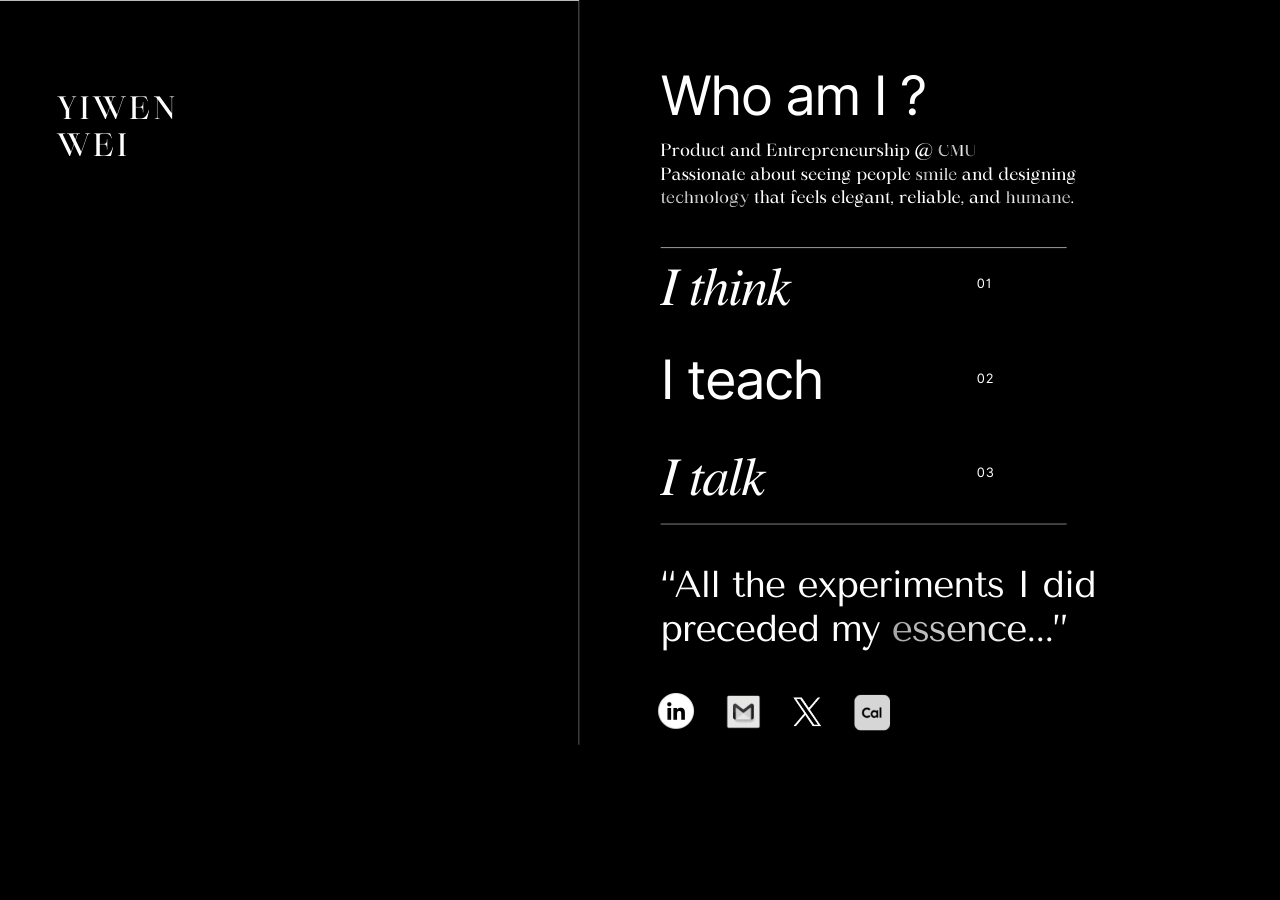
==== commit 9f3be841: "Add Cal.com icon, product.html link, resume page, music player fixes - index.html/css/js: Cal.com ic" ====
--- a/index.html
+++ b/index.html
@@ -1,2 +1,2 @@
-<html dir="ltr" lang="zh-CN" class="theme light EHoceA"><head><base href="/"><meta charset="utf-8"><title>About Yiwen</title><meta name="app-name" content="export_website"><meta name="viewport" content="width=device-width, initial-scale=1"><link href="_assets/c1ca2d3def7d2287.ltr.css" rel="stylesheet" integrity="sha512-KveRue8/rs6152rrtLfxMZTU0KxVUM6NCJ596+BJI6HG150K3/7Qm46DfFQ6W+0emoL28CSxafCDNz3LKFchPw==" crossorigin="anonymous"><link href="_assets/static_font_4.ltr.css" rel="stylesheet"><link href="_assets/1f8a6f6bbb537094.runtime.js" rel="preload" as="script" crossorigin="anonymous" integrity="sha512-+CbTunkbuCr7mIoYYrFywRikY4MaYtxsS1b74LQ/fZqv4BLDIn92yjPuPOWsNhfhNEtiaW77tVCoNs6pOhcFww==" nonce=""><link href="_assets/fb765918bdc2d19b.s4le6a.vendor.js" rel="preload" as="script" crossorigin="anonymous" integrity="sha512-3VjFGpvNTvgZ+9x5P3x48AnYqgt3wImtyr7Brrkc1siXteKHnrY01r2kGXXPZuXzLfLQStWpxRPP3VEuZGvbQg==" nonce=""><link href="_assets/0fb5f701f46ae649.vendor.js" rel="preload" as="script" crossorigin="anonymous" integrity="sha512-pBu6gIQavVkHQN6pJ71AmrR1b7gJaqLQTOQIdSIhRzWBPe3LMw4cYdHhHiLgWKrIMn5Bw7+KxODkVU2HdrCQBQ==" nonce=""><link href="_assets/fbb09f3e97d2c37e.strings.js" rel="preload" as="script" crossorigin="anonymous" integrity="sha512-7NiBhCUqIbYDdKrbZu+t+xyvQ7RDbWGPdAMPLXkbD4oc9rkWF+8YFRoTaGBjUtn9N1GGR+h0pQAI2SEs7JgWvA==" nonce=""><link href="_assets/490ca3933174bcac.zh-CN.js" rel="preload" as="script" crossorigin="anonymous" integrity="sha512-CxVCpGTheE6O37YBZiXBdAiB2bSPMpC60DYMCWt5UPygSdshewLCFy0R3GC1L9j0eEipETMzH+zCJtPWfB6+fQ==" nonce=""><link href="_assets/ffc163f0c899fff1.js" rel="preload" as="script" crossorigin="anonymous" integrity="sha512-N4pfAkLYr+up09L6IAVlOd1/jBlAYldt3NO6eKLNy8w6Y/wA/sXD1rPYE0/FXITwcrUkSDLEu56kIfMk+ORLow==" nonce=""><meta name="referrer" content="strict-origin-when-cross-origin"><meta property="og:title" content="About Yiwen"><meta property="og:type" content="website"><meta name="description" content="Yiwen Aya Wei is a product and entrepreneurship instructor at CMU. Learn about her passion for elegant technology and helping people smile through innovation."><meta property="og:description" content="Yiwen Aya Wei is a product and entrepreneurship instructor at CMU. Learn about her passion for elegant technology and helping people smile through innovation."><meta name="twitter:description" content="Yiwen Aya Wei is a product and entrepreneurship instructor at CMU. Learn about her passion for elegant technology and helping people smile through innovation."><link rel="shortcut icon" href="_assets/images/e53c4bd8da5e491d9ab09e7cf0daf874.png"><link rel="icon" type="image/png" href="_assets/images/e53c4bd8da5e491d9ab09e7cf0daf874.png"><link rel="apple-touch-icon" href="_assets/images/e53c4bd8da5e491d9ab09e7cf0daf874.png"><link rel="stylesheet" type="text/css" href="_assets/a618e97bcb1059ad.ltr.css"><link rel="stylesheet" type="text/css" href="_assets/1f49dd41fb5f75f7.ltr.css"><link rel="stylesheet" type="text/css" href="_assets/ccd01f8a6eb123a4.ltr.css"><link rel="stylesheet" type="text/css" href="_assets/dfaff13b34a4593a.ltr.css"><link rel="stylesheet" type="text/css" href="_assets/5504421bb7eb9e32.ltr.css"><link rel="stylesheet" type="text/css" href="_assets/edb7c4ff061bab89.ltr.css"><link rel="stylesheet" type="text/css" href="_assets/dc4946096a210ac2.ltr.css"><link rel="stylesheet" type="text/css" href="_assets/f7688c2d15a1efc4.ltr.css"><link rel="stylesheet" href="css/fonts.css"><link href="https://fonts.googleapis.com/css2?family=Tenor+Sans&display=swap" rel="stylesheet"><link rel="stylesheet" href="css/music-player.css"><link rel="stylesheet" href="css/custom.css"></head><body data-new-gr-c-s-check-loaded="14.1279.0" data-gr-ext-installed=""><div id="root"><div class="yIDCqA"><main class="_8OlyIw"><div class="_4KoDHA"><div class="ZRRuDw"><div style="height: 100%; width: 100%;"><div class="KYQZFA"><section id="PBD4JZDM9w6BmRwP" class="rGeu6w" data-scroll-ready="true" style="background-color: rgb(0, 0, 0);"><div><div class="_8jGYJw" style="width: 1903px; height: 928px;"><div class="fMSICA h517IA" aria-hidden="false"><div class="_5yhCRQ"><div class="onhyOQ" style="width: 1903px; height: 928px; align-items: center;"><div class="twbtjQ"><div class="GDnEHQ" style="width: 1903px; height: 928px; background-color: rgb(255, 255, 255);"><div class="o2Yl2g"><div class="_mXnjA" lang="zh-CN" style="width: 1903px; height: 928px;"><div class="_6t4CHA"><div class="a26Xuw"><div class="fbzKiw" style="background: rgb(0, 0, 0);"></div></div></div><div style="position: absolute; top: 92.8px; left: 92.8px; width: 1717.4px; height: 742.4px;"></div><div id="LBgT3dm0HZMHySR0" class="DF_utQ _0xkaeQ" style="width: 418.847px; height: 1.00531px; transform: translate(972.796px, 254.959px);"><div class="Zp7NQw"><div class="a26Xuw"><div class="fbzKiw" style="background: rgb(255, 255, 255);"></div></div><div style="position: absolute; top: 0px; left: 0px; transform-origin: 0px 0px; height: 1.00531px; width: 418.847px; pointer-events: none; transform: scale(1);"></div></div></div><div id="LBjX0YtvYQlp1MyD" class="DF_utQ _0xkaeQ" style="width: 418.847px; height: 1.00531px; transform: translate(972.796px, 539.839px);"><div class="Zp7NQw"><div class="a26Xuw"><div class="fbzKiw" style="background: rgb(255, 255, 255);"></div></div><div style="position: absolute; top: 0px; left: 0px; transform-origin: 0px 0px; height: 1.00531px; width: 418.847px; pointer-events: none; transform: scale(1);"></div></div></div><div id="__id8" class="DF_utQ _0xkaeQ" style="width: 51.4871px; height: 51.4871px; transform: translate(963.348px, 707.553px);"><div class="Zp7NQw"><div class="a26Xuw"><div class="PcHy7w"><div class="uk_25A Ty61NA"><div class="Izwocg" style="width: 51.4871px; height: 51.4871px; transform: translate(0px, 0px) rotate(0deg);"><img class="_7_i_XA" crossorigin="anonymous" draggable="false" src="_assets/media/9d3722064bab6db6ea065b5bd2889cf3.png"></div></div></div></div><div style="position: absolute; top: 0px; left: 0px; transform-origin: 0px 0px; height: 51.4871px; width: 51.4871px; pointer-events: none; transform: scale(1);"></div></div><a class="_3zDNwA" aria-labelledby="__id8" href="http://www.linkedin.com/in/yiwen-wei" target="_blank" rel="noopener nofollow"></a></div><div id="__id12" class="DF_utQ _0xkaeQ" style="width: 41.131px; height: 41.131px; transform: translate(1037.84px, 713.369px);"><div class="Zp7NQw"><div class="a26Xuw"><div class="PcHy7w"><div class="uk_25A Ty61NA"><div class="Izwocg" style="width: 41.131px; height: 41.131px; transform: translate(0px, 0px) rotate(0deg);"><img class="_7_i_XA" crossorigin="anonymous" draggable="false" src="_assets/media/f44eb77d730d2ccdb31b333d94e9e492.png"></div></div></div></div><div style="position: absolute; top: 0px; left: 0px; transform-origin: 0px 0px; height: 41.131px; width: 41.131px; pointer-events: none; transform: scale(1);"></div></div><a class="_3zDNwA" aria-labelledby="__id12" href="mailto:yiwenwei@andrew.cmu.edu" target="_blank" rel="noopener nofollow"></a></div><div id="__id16" class="DF_utQ _0xkaeQ" style="width: 29.3178px; height: 29.9671px; transform: translate(1109.65px, 718.951px);"><div class="Zp7NQw"><div class="a26Xuw"><div class="PcHy7w"><div class="uk_25A Ty61NA"><div class="Izwocg" style="width: 29.3178px; height: 29.9671px; transform: translate(0px, 0px) rotate(0deg);"><img class="_7_i_XA" crossorigin="anonymous" draggable="false" src="_assets/media/9a21d702b8afd5e2401526742ae43cfd.png"></div></div></div></div><div style="position: absolute; top: 0px; left: 0px; transform-origin: 0px 0px; height: 29.9671px; width: 29.3178px; pointer-events: none; transform: scale(1);"></div></div><a class="_3zDNwA" aria-labelledby="__id16" href="https://x.com/yiwen_aya_wei" target="_blank" rel="noopener nofollow"></a></div><div style="clip-path: polygon(268.5px 0px, 889.352px 0px, 889.352px 768px, 268.5px 768px);"><div id="LBDCd1JmbqkJhPRP" class="DF_utQ _0xkaeQ" style="width: 620.852px; height: 931.278px; transform: translate(268.5px, 0px);"><div class="DF_utQ" style="width: 620.852px; height: 931.278px;"><div class="Zp7NQw"><div class="a26Xuw"><div class="PcHy7w"><div class="uk_25A Ty61NA"><div class="Izwocg" style="width: 620.852px; height: 931.278px; transform: translate(-5.68434e-14px, 0px) rotate(0deg);"><img class="_7_i_XA" crossorigin="anonymous" draggable="false" src="_assets/media/ad4653b889e9ec37ab13d9b732376e54.png"></div></div></div></div><div style="position: absolute; top: 0px; left: 0px; transform-origin: 0px 0px; height: 931.278px; width: 620.852px; pointer-events: none; transform: scale(1);"></div></div></div></div></div><div id="LBzm9W79wkmqfjVS" class="DF_utQ _0xkaeQ" style="width: 391.205px; height: 76px; transform: translate(350.29px, 95.8px);"><div class="aF9o6Q _0yZ6Qg" style="writing-mode: horizontal-tb; width: 391.205px; height: 76px;"><div><div class="E8yZTA"><div><div lang="zh-CN" class="_2UyCZQ vkN2Cw Mb8E_A e1_zQg"><p class="_28USrA GEC0sA XN6uKA _4N4NA" style="font-family: YAEVJbPN7sA_0, auto; --H97cbQ: 31.9996px; color: rgb(255, 255, 255); line-height: 38px; letter-spacing: 0.1em; --gixK-A: 0; text-transform: uppercase; --kJ5CrQ: 0; --zPlnxA: none; list-style-type: none;"><span class="a_GcMg" style="font-size: 1em; font-weight: 700; font-style: normal; color: rgb(255, 255, 255); font-kerning: none; text-decoration-line: none; text-decoration-thickness: initial; text-decoration-style: initial;">Yiwen</span><span class="a_GcMg zYq_BQ" style="font-size: 1em; font-weight: 700; font-style: normal; color: rgb(255, 255, 255); font-kerning: none; text-decoration-line: none; text-decoration-thickness: initial; text-decoration-style: initial;"> </span></p><p class="_28USrA GEC0sA XN6uKA" style="font-family: YAEVJbPN7sA_0, auto; --H97cbQ: 31.9996px; color: rgb(255, 255, 255); line-height: 38px; letter-spacing: 0.1em; --gixK-A: 0; text-transform: uppercase; --kJ5CrQ: 0; --zPlnxA: none; list-style-type: none;"><span class="a_GcMg" style="font-size: 1em; font-weight: 700; font-style: normal; color: rgb(255, 255, 255); font-kerning: none; text-decoration-line: none; text-decoration-thickness: initial; text-decoration-style: initial;">Wei</span></p></div></div></div></div></div></div><div id="LBBsfTgmzmw24h5m" class="DF_utQ _0xkaeQ" style="width: 348.936px; height: 67px; transform: translate(972.796px, 65.2493px);"><div class="aF9o6Q _0yZ6Qg" style="writing-mode: horizontal-tb; width: 348.936px; height: 67px;"><div><div class="E8yZTA"><div><div lang="zh-CN" class="_2UyCZQ vkN2Cw Mb8E_A e1_zQg"><p class="_28USrA GEC0sA XN6uKA _4N4NA" style="font-family: YAFdJlMyO4g_2, auto; --H97cbQ: 56px; color: rgb(255, 255, 255); line-height: 67px; letter-spacing: -0.03em; --gixK-A: 0; text-transform: none; --kJ5CrQ: 0; --zPlnxA: none; list-style-type: none;"><span class="a_GcMg" style="font-size: 1em; font-weight: 400; font-style: normal; color: rgb(255, 255, 255); font-kerning: none; text-decoration-line: none; text-decoration-thickness: initial; text-decoration-style: initial;">Who am I ?</span></p></div></div></div></div></div></div><div id="LB9Mk4jffcm2QdtQ" class="DF_utQ _0xkaeQ" style="width: 275.699px; height: 67px; transform: translate(972.796px, 358.337px);"><div class="aF9o6Q _0yZ6Qg" style="writing-mode: horizontal-tb; width: 275.699px; height: 67px;"><div><div class="E8yZTA"><div><div lang="zh-CN" class="_2UyCZQ vkN2Cw e1_zQg"><p class="_28USrA GEC0sA XN6uKA _4N4NA" style="font-family: YAFdJlMyO4g_2, auto; --H97cbQ: 56px; color: rgb(255, 255, 255); line-height: 67px; letter-spacing: -0.03em; --gixK-A: 0; text-transform: none; --kJ5CrQ: 0; --zPlnxA: none; list-style-type: none;"><span class="a_GcMg" style="font-size: 1em; font-weight: 400; font-style: normal; color: rgb(255, 255, 255); font-kerning: none; text-decoration-line: none; text-decoration-thickness: initial; text-decoration-style: initial;">I teach</span></p></div></div></div></div></div></div><div id="LBnsrLPZQhnNL6q7" class="DF_utQ _0xkaeQ" style="width: 22.8578px; height: 16px; transform: translate(1298.87px, 383.837px);"><div class="aF9o6Q _0yZ6Qg" style="writing-mode: horizontal-tb; width: 22.8578px; height: 16px;"><div><div class="E8yZTA"><div><div lang="zh-CN" class="_2UyCZQ vkN2Cw e1_zQg"><p class="_28USrA GEC0sA XN6uKA _4N4NA" style="font-family: YAFdJlMyO4g_2, auto; --H97cbQ: 13.3333px; color: rgb(255, 255, 255); line-height: 15px; letter-spacing: 0.08em; --gixK-A: 0; text-transform: uppercase; --kJ5CrQ: 0; --zPlnxA: none; list-style-type: none;"><span class="a_GcMg" style="font-size: 1em; font-weight: 400; font-style: normal; color: rgb(255, 255, 255); font-kerning: none; text-decoration-line: none; text-decoration-thickness: initial; text-decoration-style: initial;">02</span></p></div></div></div></div></div></div><div id="LBrtFtQf2kZDQLHR" class="DF_utQ _0xkaeQ" style="width: 611.627px; height: 92px; transform: translate(972.796px, 579.344px); opacity: 0.730937;"><div class="aF9o6Q _0yZ6Qg" style="writing-mode: horizontal-tb; width: 611.627px; height: 92px;"><div><div class="E8yZTA"><div><div lang="zh-CN" class="_2UyCZQ vkN2Cw Mb8E_A e1_zQg"><p class="_28USrA GEC0sA XN6uKA _4N4NA" style="font-family: YACgEVY5j_w_0, auto; --H97cbQ: 38.6671px; color: rgb(255, 255, 255); line-height: 46px; letter-spacing: -0.03em; --gixK-A: 0; text-transform: none; --kJ5CrQ: 0; --zPlnxA: none; list-style-type: none;"><span class="a_GcMg" style="font-size: 1em; font-weight: 400; font-style: normal; color: rgb(255, 255, 255); font-kerning: none; text-decoration-line: none; text-decoration-thickness: initial; text-decoration-style: initial;">“All the experiments I did<br>preceded my </span><span class="a_GcMg" style="--kPI9Uw: 0; font-size: 1em; font-weight: 400; font-style: normal; font-kerning: none; text-decoration-line: none; text-decoration-thickness: initial; text-decoration-style: initial;">essence</span><span class="a_GcMg" style="font-size: 1em; font-weight: 400; font-style: normal; color: rgb(255, 255, 255); font-kerning: none; text-decoration-line: none; text-decoration-thickness: initial; text-decoration-style: initial;">...”</span></p></div></div><div class="IBvdUw" aria-hidden="true"><div lang="zh-CN" class="_2UyCZQ vkN2Cw Mb8E_A"><p class="_28USrA GEC0sA XN6uKA _4N4NA T4Rl4A _6_lymw" style="font-family: YACgEVY5j_w_0, auto; --H97cbQ: 38.6671px; line-height: 46px; letter-spacing: -0.03em; --gixK-A: 0; text-transform: none; --kJ5CrQ: 0; --zPlnxA: none; list-style-type: none; background-image: url(&quot;data:image/svg+xml,%3Csvg xmlns='http://www.w3.org/2000/svg' viewBox='160.963 -30.834 293.747 199.668' width='293.747' height='199.668'%3E%3Cdefs%3E%3ClinearGradient id='g' gradientUnits='userSpaceOnUse' x1='238.297' y1='69' x2='377.375' y2='69'%3E%3Cstop stop-color='%23a6a6a6' stop-opacity='1' offset='0'/%3E%3Cstop stop-color='%23ffffff' stop-opacity='1' offset='1'/%3E%3C/linearGradient%3E%3C/defs%3E%3Crect x='160.963' y='-30.834' width='293.747' height='199.668' fill='url(%23g)'/%3E%3C/svg%3E&quot;); background-position: 238.297px 46.5px; margin-block-start: -77.3342px; --3foukQ: 77.3342px;"><span class="a_GcMg" style="--kPI9Uw: 0; font-size: 1em; font-weight: 400; font-style: normal; font-kerning: none; text-decoration-line: none; text-decoration-thickness: initial; text-decoration-style: initial;">“All the experiments I did<br>preceded my </span><span class="a_GcMg" style="font-size: 1em; font-weight: 400; font-style: normal; color: transparent; font-kerning: none; text-decoration-line: none; text-decoration-thickness: initial; text-decoration-style: initial;">essence</span><span class="a_GcMg" style="--kPI9Uw: 0; font-size: 1em; font-weight: 400; font-style: normal; font-kerning: none; text-decoration-line: none; text-decoration-thickness: initial; text-decoration-style: initial;">...”</span></p></div></div></div></div></div></div><div id="LB4sSj5DxgVQFvYp" class="DF_utQ _0xkaeQ" style="width: 275.699px; height: 68px; transform: translate(972.796px, 259.964px);"><div class="aF9o6Q _0yZ6Qg" style="writing-mode: horizontal-tb; width: 275.699px; height: 68px;"><div><div class="E8yZTA"><div><div lang="zh-CN" class="_2UyCZQ vkN2Cw e1_zQg"><p class="_28USrA GEC0sA XN6uKA _4N4NA" style="font-family: YACgEfOAqSo_0, auto; --H97cbQ: 56px; color: rgb(255, 255, 255); line-height: 67px; letter-spacing: -0.03em; --gixK-A: 0; text-transform: none; --kJ5CrQ: 0; --zPlnxA: none; list-style-type: none;"><span class="a_GcMg" style="font-size: 1em; font-weight: 400; font-style: italic; color: rgb(255, 255, 255); font-kerning: none; text-decoration-line: none; text-decoration-thickness: initial; text-decoration-style: initial;">I think</span></p></div></div></div></div></div></div><div id="LBNFnN3BBrtQ3sWG" class="DF_utQ _0xkaeQ" style="width: 22.8578px; height: 16px; transform: translate(1298.87px, 285.964px);"><div class="aF9o6Q _0yZ6Qg" style="writing-mode: horizontal-tb; width: 22.8578px; height: 16px;"><div class="AModoQ"><div class="_5kZSsQ" style="text-shadow: rgba(0, 0, 0, 0.3) 0.235702px 0.235702px 0.166666px; filter: opacity(1); transform: translate(0px, 0px);"><div><div lang="zh-CN" class="_2UyCZQ vkN2Cw Mb8E_A"><p class="_28USrA GEC0sA XN6uKA _4N4NA" style="font-family: YAFdJlMyO4g_2, auto; --H97cbQ: 13.3333px; color: transparent; line-height: 15px; letter-spacing: 0.08em; --gixK-A: 0; text-transform: uppercase; --kJ5CrQ: 0; --zPlnxA: none; list-style-type: none;"><span class="a_GcMg" style="font-size: 1em; font-weight: 400; font-style: normal; color: transparent; font-kerning: none; text-decoration-line: none; text-decoration-thickness: initial; text-decoration-style: initial;">01</span></p></div></div></div><div><div><div class="E8yZTA"><div><div lang="zh-CN" class="_2UyCZQ vkN2Cw Mb8E_A e1_zQg"><p class="_28USrA GEC0sA XN6uKA _4N4NA" style="font-family: YAFdJlMyO4g_2, auto; --H97cbQ: 13.3333px; color: rgb(255, 255, 255); line-height: 15px; letter-spacing: 0.08em; --gixK-A: 0; text-transform: uppercase; --kJ5CrQ: 0; --zPlnxA: none; list-style-type: none;"><span class="a_GcMg" style="font-size: 1em; font-weight: 400; font-style: normal; color: rgb(255, 255, 255); font-kerning: none; text-decoration-line: none; text-decoration-thickness: initial; text-decoration-style: initial;">01</span></p></div></div></div></div></div></div></div></div><div id="LBVKchzfdp9MpRN0" class="DF_utQ _0xkaeQ" style="width: 275.699px; height: 68px; transform: translate(972.796px, 455.337px);"><div class="aF9o6Q _0yZ6Qg" style="writing-mode: horizontal-tb; width: 275.699px; height: 68px;"><div><div class="E8yZTA"><div><div lang="zh-CN" class="_2UyCZQ vkN2Cw e1_zQg"><p class="_28USrA GEC0sA XN6uKA _4N4NA" style="font-family: YACgEfOAqSo_0, auto; --H97cbQ: 56px; color: rgb(255, 255, 255); line-height: 67px; letter-spacing: -0.03em; --gixK-A: 0; text-transform: none; --kJ5CrQ: 0; --zPlnxA: none; list-style-type: none;"><span class="a_GcMg" style="font-size: 1em; font-weight: 400; font-style: italic; color: rgb(255, 255, 255); font-kerning: none; text-decoration-line: none; text-decoration-thickness: initial; text-decoration-style: initial;">I talk</span></p></div></div></div></div></div></div><div id="LBpzCD4WwzL7XCmt" class="DF_utQ _0xkaeQ" style="width: 22.8578px; height: 16px; transform: translate(1298.87px, 481.337px);"><div class="aF9o6Q _0yZ6Qg" style="writing-mode: horizontal-tb; width: 22.8578px; height: 16px;"><div><div class="E8yZTA"><div><div lang="zh-CN" class="_2UyCZQ vkN2Cw e1_zQg"><p class="_28USrA GEC0sA XN6uKA _4N4NA" style="font-family: YAFdJlMyO4g_2, auto; --H97cbQ: 13.3333px; color: rgb(255, 255, 255); line-height: 15px; letter-spacing: 0.08em; --gixK-A: 0; text-transform: uppercase; --kJ5CrQ: 0; --zPlnxA: none; list-style-type: none;"><span class="a_GcMg" style="font-size: 1em; font-weight: 400; font-style: normal; color: rgb(255, 255, 255); font-kerning: none; text-decoration-line: none; text-decoration-thickness: initial; text-decoration-style: initial;">03</span></p></div></div></div></div></div></div><div id="LBWkLWRYQkZjxbTL" class="DF_utQ _0xkaeQ" style="width: 455.708px; height: 68.5333px; transform: translate(972.796px, 147.926px);"><div class="aF9o6Q _0yZ6Qg" style="writing-mode: horizontal-tb; width: 455.708px; height: 68.5333px;"><div class="AModoQ"><div><div style="transform: translate(0px, -1.73334px);"><div class="E8yZTA"><div><div lang="zh-CN" class="_2UyCZQ vkN2Cw Mb8E_A e1_zQg"><p class="_28USrA GEC0sA XN6uKA SglrXg _4N4NA" style="font-family: YAEVJbPN7sA_0, auto; --H97cbQ: 17.3334px; color: rgb(255, 255, 255); line-height: 24px; letter-spacing: 0em; --gixK-A: 0; text-transform: none; --kJ5CrQ: 0; --zPlnxA: none; list-style-type: none;"><span class="xtSH_A"><span class="a_GcMg jfNO9A" style="font-size: 1em; font-weight: 400; font-style: normal; color: rgb(255, 255, 255); font-kerning: normal; text-decoration-line: none; text-decoration-thickness: initial; text-decoration-style: initial; width: 11.4725px; top: 0px; left: 0px; --q1eooA: 1;">P</span><span class="a_GcMg jfNO9A" style="font-size: 1em; font-weight: 400; font-style: normal; color: rgb(255, 255, 255); font-kerning: normal; text-decoration-line: none; text-decoration-thickness: initial; text-decoration-style: initial; width: 8.71698px; top: 0px; left: 0px; --q1eooA: 1;">r</span><span class="a_GcMg jfNO9A" style="font-size: 1em; font-weight: 400; font-style: normal; color: rgb(255, 255, 255); font-kerning: normal; text-decoration-line: none; text-decoration-thickness: initial; text-decoration-style: initial; width: 10.2247px; top: 0px; left: 0px; --q1eooA: 1;">o</span><span class="a_GcMg jfNO9A" style="font-size: 1em; font-weight: 400; font-style: normal; color: rgb(255, 255, 255); font-kerning: normal; text-decoration-line: none; text-decoration-thickness: initial; text-decoration-style: initial; width: 11.5591px; top: 0px; left: 0px; --q1eooA: 1;">d</span><span class="a_GcMg jfNO9A" style="font-size: 1em; font-weight: 400; font-style: normal; color: rgb(255, 255, 255); font-kerning: normal; text-decoration-line: none; text-decoration-thickness: initial; text-decoration-style: initial; width: 10.294px; top: 0px; left: 0px; --q1eooA: 1;">u</span><span class="a_GcMg jfNO9A" style="font-size: 1em; font-weight: 400; font-style: normal; color: rgb(255, 255, 255); font-kerning: normal; text-decoration-line: none; text-decoration-thickness: initial; text-decoration-style: initial; width: 9.02892px; top: 0px; left: 0px; --q1eooA: 1;">c</span><span class="a_GcMg jfNO9A" style="font-size: 1em; font-weight: 400; font-style: normal; color: rgb(255, 255, 255); font-kerning: normal; text-decoration-line: none; text-decoration-thickness: initial; text-decoration-style: initial; width: 5.52826px; top: 0px; left: 0px; --q1eooA: 1;">t</span></span><span class="a_GcMg zV8YKg" style="font-size: 1em; font-weight: 400; font-style: normal; color: rgb(255, 255, 255); font-kerning: normal; text-decoration-line: none; text-decoration-thickness: initial; text-decoration-style: initial; width: 4.85239px; top: 0px; left: 0px; --q1eooA: 1;"> </span><span class="xtSH_A"><span class="a_GcMg jfNO9A" style="font-size: 1em; font-weight: 400; font-style: normal; color: rgb(255, 255, 255); font-kerning: normal; text-decoration-line: none; text-decoration-thickness: initial; text-decoration-style: initial; width: 10.398px; top: 0px; left: 0px; --q1eooA: 1;">a</span><span class="a_GcMg jfNO9A" style="font-size: 1em; font-weight: 400; font-style: normal; color: rgb(255, 255, 255); font-kerning: normal; text-decoration-line: none; text-decoration-thickness: initial; text-decoration-style: initial; width: 10.6406px; top: 0px; left: 0px; --q1eooA: 1;">n</span><span class="a_GcMg jfNO9A" style="font-size: 1em; font-weight: 400; font-style: normal; color: rgb(255, 255, 255); font-kerning: normal; text-decoration-line: none; text-decoration-thickness: initial; text-decoration-style: initial; width: 11.5591px; top: 0px; left: 0px; --q1eooA: 1;">d</span></span><span class="a_GcMg zV8YKg" style="font-size: 1em; font-weight: 400; font-style: normal; color: rgb(255, 255, 255); font-kerning: normal; text-decoration-line: none; text-decoration-thickness: initial; text-decoration-style: initial; width: 4.85239px; top: 0px; left: 0px; --q1eooA: 1;"> </span><span class="xtSH_A"><span class="a_GcMg jfNO9A" style="font-size: 1em; font-weight: 400; font-style: normal; color: rgb(255, 255, 255); font-kerning: normal; text-decoration-line: none; text-decoration-thickness: initial; text-decoration-style: initial; width: 11.5764px; top: 0px; left: 0px; --q1eooA: 1;">E</span><span class="a_GcMg jfNO9A" style="font-size: 1em; font-weight: 400; font-style: normal; color: rgb(255, 255, 255); font-kerning: normal; text-decoration-line: none; text-decoration-thickness: initial; text-decoration-style: initial; width: 10.6406px; top: 0px; left: 0px; --q1eooA: 1;">n</span><span class="a_GcMg jfNO9A" style="font-size: 1em; font-weight: 400; font-style: normal; color: rgb(255, 255, 255); font-kerning: normal; text-decoration-line: none; text-decoration-thickness: initial; text-decoration-style: initial; width: 5.52826px; top: 0px; left: 0px; --q1eooA: 1;">t</span><span class="a_GcMg jfNO9A" style="font-size: 1em; font-weight: 400; font-style: normal; color: rgb(255, 255, 255); font-kerning: normal; text-decoration-line: none; text-decoration-thickness: initial; text-decoration-style: initial; width: 8.71698px; top: 0px; left: 0px; --q1eooA: 1;">r</span><span class="a_GcMg jfNO9A" style="font-size: 1em; font-weight: 400; font-style: normal; color: rgb(255, 255, 255); font-kerning: normal; text-decoration-line: none; text-decoration-thickness: initial; text-decoration-style: initial; width: 9.28888px; top: 0px; left: 0px; --q1eooA: 1;">e</span><span class="a_GcMg jfNO9A" style="font-size: 1em; font-weight: 400; font-style: normal; color: rgb(255, 255, 255); font-kerning: normal; text-decoration-line: none; text-decoration-thickness: initial; text-decoration-style: initial; width: 11.2472px; top: 0px; left: 0px; --q1eooA: 1;">p</span><span class="a_GcMg jfNO9A" style="font-size: 1em; font-weight: 400; font-style: normal; color: rgb(255, 255, 255); font-kerning: normal; text-decoration-line: none; text-decoration-thickness: initial; text-decoration-style: initial; width: 8.71698px; top: 0px; left: 0px; --q1eooA: 1;">r</span><span class="a_GcMg jfNO9A" style="font-size: 1em; font-weight: 400; font-style: normal; color: rgb(255, 255, 255); font-kerning: normal; text-decoration-line: none; text-decoration-thickness: initial; text-decoration-style: initial; width: 9.28888px; top: 0px; left: 0px; --q1eooA: 1;">e</span><span class="a_GcMg jfNO9A" style="font-size: 1em; font-weight: 400; font-style: normal; color: rgb(255, 255, 255); font-kerning: normal; text-decoration-line: none; text-decoration-thickness: initial; text-decoration-style: initial; width: 10.6406px; top: 0px; left: 0px; --q1eooA: 1;">n</span><span class="a_GcMg jfNO9A" style="font-size: 1em; font-weight: 400; font-style: normal; color: rgb(255, 255, 255); font-kerning: normal; text-decoration-line: none; text-decoration-thickness: initial; text-decoration-style: initial; width: 9.28888px; top: 0px; left: 0px; --q1eooA: 1;">e</span><span class="a_GcMg jfNO9A" style="font-size: 1em; font-weight: 400; font-style: normal; color: rgb(255, 255, 255); font-kerning: normal; text-decoration-line: none; text-decoration-thickness: initial; text-decoration-style: initial; width: 10.294px; top: 0px; left: 0px; --q1eooA: 1;">u</span><span class="a_GcMg jfNO9A" style="font-size: 1em; font-weight: 400; font-style: normal; color: rgb(255, 255, 255); font-kerning: normal; text-decoration-line: none; text-decoration-thickness: initial; text-decoration-style: initial; width: 8.71698px; top: 0px; left: 0px; --q1eooA: 1;">r</span><span class="a_GcMg jfNO9A" style="font-size: 1em; font-weight: 400; font-style: normal; color: rgb(255, 255, 255); font-kerning: normal; text-decoration-line: none; text-decoration-thickness: initial; text-decoration-style: initial; width: 7.3999px; top: 0px; left: 0px; --q1eooA: 1;">s</span><span class="a_GcMg jfNO9A" style="font-size: 1em; font-weight: 400; font-style: normal; color: rgb(255, 255, 255); font-kerning: normal; text-decoration-line: none; text-decoration-thickness: initial; text-decoration-style: initial; width: 10.6406px; top: 0px; left: 0px; --q1eooA: 1;">h</span><span class="a_GcMg jfNO9A" style="font-size: 1em; font-weight: 400; font-style: normal; color: rgb(255, 255, 255); font-kerning: normal; text-decoration-line: none; text-decoration-thickness: initial; text-decoration-style: initial; width: 5.09502px; top: 0px; left: 0px; --q1eooA: 1;">i</span><span class="a_GcMg jfNO9A" style="font-size: 1em; font-weight: 400; font-style: normal; color: rgb(255, 255, 255); font-kerning: normal; text-decoration-line: none; text-decoration-thickness: initial; text-decoration-style: initial; width: 11.2472px; top: 0px; left: 0px; --q1eooA: 1;">p</span></span><span class="a_GcMg zV8YKg" style="font-size: 1em; font-weight: 400; font-style: normal; color: rgb(255, 255, 255); font-kerning: normal; text-decoration-line: none; text-decoration-thickness: initial; text-decoration-style: initial; width: 4.85239px; top: 0px; left: 0px; --q1eooA: 1;"> </span><span class="a_GcMg jfNO9A" style="font-size: 1em; font-weight: 400; font-style: normal; color: rgb(255, 255, 255); font-kerning: normal; text-decoration-line: underline; text-decoration-thickness: initial; text-decoration-style: initial; width: 18.9763px; top: 0px; left: 0px; --q1eooA: 1;">@</span><span class="a_GcMg zV8YKg" style="font-size: 1em; font-weight: 400; font-style: normal; color: rgb(255, 255, 255); font-kerning: normal; text-decoration-line: underline; text-decoration-thickness: initial; text-decoration-style: initial; width: 4.85239px; top: 0px; left: 0px; --q1eooA: 1;"> </span><span class="xtSH_A"><span class="a_GcMg jfNO9A" style="font-size: 1em; font-weight: 400; font-style: normal; color: rgb(255, 255, 255); font-kerning: normal; text-decoration-line: underline; text-decoration-thickness: initial; text-decoration-style: initial; width: 12.3736px; top: 0px; left: 0px; --q1eooA: 1;">C</span><span class="a_GcMg jfNO9A" style="font-size: 1em; font-weight: 400; font-style: normal; color: rgb(255, 255, 255); font-kerning: normal; text-decoration-line: underline; text-decoration-thickness: initial; text-decoration-style: initial; width: 14.8691px; top: 0px; left: 0px; --q1eooA: 1;">M</span><span class="a_GcMg jfNO9A" style="font-size: 1em; font-weight: 400; font-style: normal; color: rgb(255, 255, 255); font-kerning: normal; text-decoration-line: underline; text-decoration-thickness: initial; text-decoration-style: initial; width: 12.8242px; top: 0px; left: 0px; --q1eooA: 1;">U</span></span></p><p class="_28USrA GEC0sA XN6uKA SglrXg" style="font-family: YAEVJbPN7sA_0, auto; --H97cbQ: 17.3334px; color: rgb(255, 255, 255); line-height: 24px; letter-spacing: 0em; --gixK-A: 0; text-transform: none; --kJ5CrQ: 0; --zPlnxA: none; list-style-type: none;"><span class="xtSH_A"><span class="a_GcMg jfNO9A" style="font-size: 1em; font-weight: 400; font-style: normal; color: rgb(255, 255, 255); font-kerning: normal; text-decoration-line: none; text-decoration-thickness: initial; text-decoration-style: initial; width: 11.4725px; top: 0px; left: 0px; --q1eooA: 1;">P</span><span class="a_GcMg jfNO9A" style="font-size: 1em; font-weight: 400; font-style: normal; color: rgb(255, 255, 255); font-kerning: normal; text-decoration-line: none; text-decoration-thickness: initial; text-decoration-style: initial; width: 10.398px; top: 0px; left: 0px; --q1eooA: 1;">a</span><span class="a_GcMg jfNO9A" style="font-size: 1em; font-weight: 400; font-style: normal; color: rgb(255, 255, 255); font-kerning: normal; text-decoration-line: none; text-decoration-thickness: initial; text-decoration-style: initial; width: 7.3999px; top: 0px; left: 0px; --q1eooA: 1;">s</span><span class="a_GcMg jfNO9A" style="font-size: 1em; font-weight: 400; font-style: normal; color: rgb(255, 255, 255); font-kerning: normal; text-decoration-line: none; text-decoration-thickness: initial; text-decoration-style: initial; width: 7.3999px; top: 0px; left: 0px; --q1eooA: 1;">s</span><span class="a_GcMg jfNO9A" style="font-size: 1em; font-weight: 400; font-style: normal; color: rgb(255, 255, 255); font-kerning: normal; text-decoration-line: none; text-decoration-thickness: initial; text-decoration-style: initial; width: 5.09502px; top: 0px; left: 0px; --q1eooA: 1;">i</span><span class="a_GcMg jfNO9A" style="font-size: 1em; font-weight: 400; font-style: normal; color: rgb(255, 255, 255); font-kerning: normal; text-decoration-line: none; text-decoration-thickness: initial; text-decoration-style: initial; width: 10.2247px; top: 0px; left: 0px; --q1eooA: 1;">o</span><span class="a_GcMg jfNO9A" style="font-size: 1em; font-weight: 400; font-style: normal; color: rgb(255, 255, 255); font-kerning: normal; text-decoration-line: none; text-decoration-thickness: initial; text-decoration-style: initial; width: 10.6406px; top: 0px; left: 0px; --q1eooA: 1;">n</span><span class="a_GcMg jfNO9A" style="font-size: 1em; font-weight: 400; font-style: normal; color: rgb(255, 255, 255); font-kerning: normal; text-decoration-line: none; text-decoration-thickness: initial; text-decoration-style: initial; width: 10.398px; top: 0px; left: 0px; --q1eooA: 1;">a</span><span class="a_GcMg jfNO9A" style="font-size: 1em; font-weight: 400; font-style: normal; color: rgb(255, 255, 255); font-kerning: normal; text-decoration-line: none; text-decoration-thickness: initial; text-decoration-style: initial; width: 5.52826px; top: 0px; left: 0px; --q1eooA: 1;">t</span><span class="a_GcMg jfNO9A" style="font-size: 1em; font-weight: 400; font-style: normal; color: rgb(255, 255, 255); font-kerning: normal; text-decoration-line: none; text-decoration-thickness: initial; text-decoration-style: initial; width: 9.28888px; top: 0px; left: 0px; --q1eooA: 1;">e</span></span><span class="a_GcMg zV8YKg" style="font-size: 1em; font-weight: 400; font-style: normal; color: rgb(255, 255, 255); font-kerning: normal; text-decoration-line: none; text-decoration-thickness: initial; text-decoration-style: initial; width: 4.85239px; top: 0px; left: 0px; --q1eooA: 1;"> </span><span class="xtSH_A"><span class="a_GcMg jfNO9A" style="font-size: 1em; font-weight: 400; font-style: normal; color: rgb(255, 255, 255); font-kerning: normal; text-decoration-line: none; text-decoration-thickness: initial; text-decoration-style: initial; width: 10.398px; top: 0px; left: 0px; --q1eooA: 1;">a</span><span class="a_GcMg jfNO9A" style="font-size: 1em; font-weight: 400; font-style: normal; color: rgb(255, 255, 255); font-kerning: normal; text-decoration-line: none; text-decoration-thickness: initial; text-decoration-style: initial; width: 10.9006px; top: 0px; left: 0px; --q1eooA: 1;">b</span><span class="a_GcMg jfNO9A" style="font-size: 1em; font-weight: 400; font-style: normal; color: rgb(255, 255, 255); font-kerning: normal; text-decoration-line: none; text-decoration-thickness: initial; text-decoration-style: initial; width: 10.2247px; top: 0px; left: 0px; --q1eooA: 1;">o</span><span class="a_GcMg jfNO9A" style="font-size: 1em; font-weight: 400; font-style: normal; color: rgb(255, 255, 255); font-kerning: normal; text-decoration-line: none; text-decoration-thickness: initial; text-decoration-style: initial; width: 10.294px; top: 0px; left: 0px; --q1eooA: 1;">u</span><span class="a_GcMg jfNO9A" style="font-size: 1em; font-weight: 400; font-style: normal; color: rgb(255, 255, 255); font-kerning: normal; text-decoration-line: none; text-decoration-thickness: initial; text-decoration-style: initial; width: 5.52826px; top: 0px; left: 0px; --q1eooA: 1;">t</span></span><span class="a_GcMg zV8YKg" style="font-size: 1em; font-weight: 400; font-style: normal; color: rgb(255, 255, 255); font-kerning: normal; text-decoration-line: none; text-decoration-thickness: initial; text-decoration-style: initial; width: 4.85239px; top: 0px; left: 0px; --q1eooA: 1;"> </span><span class="xtSH_A"><span class="a_GcMg jfNO9A" style="font-size: 1em; font-weight: 400; font-style: normal; color: rgb(255, 255, 255); font-kerning: normal; text-decoration-line: none; text-decoration-thickness: initial; text-decoration-style: initial; width: 7.3999px; top: 0px; left: 0px; --q1eooA: 1;">s</span><span class="a_GcMg jfNO9A" style="font-size: 1em; font-weight: 400; font-style: normal; color: rgb(255, 255, 255); font-kerning: normal; text-decoration-line: none; text-decoration-thickness: initial; text-decoration-style: initial; width: 9.28888px; top: 0px; left: 0px; --q1eooA: 1;">e</span><span class="a_GcMg jfNO9A" style="font-size: 1em; font-weight: 400; font-style: normal; color: rgb(255, 255, 255); font-kerning: normal; text-decoration-line: none; text-decoration-thickness: initial; text-decoration-style: initial; width: 9.28888px; top: 0px; left: 0px; --q1eooA: 1;">e</span><span class="a_GcMg jfNO9A" style="font-size: 1em; font-weight: 400; font-style: normal; color: rgb(255, 255, 255); font-kerning: normal; text-decoration-line: none; text-decoration-thickness: initial; text-decoration-style: initial; width: 5.09502px; top: 0px; left: 0px; --q1eooA: 1;">i</span><span class="a_GcMg jfNO9A" style="font-size: 1em; font-weight: 400; font-style: normal; color: rgb(255, 255, 255); font-kerning: normal; text-decoration-line: none; text-decoration-thickness: initial; text-decoration-style: initial; width: 10.6406px; top: 0px; left: 0px; --q1eooA: 1;">n</span><span class="a_GcMg jfNO9A" style="font-size: 1em; font-weight: 400; font-style: normal; color: rgb(255, 255, 255); font-kerning: normal; text-decoration-line: none; text-decoration-thickness: initial; text-decoration-style: initial; width: 10.5193px; top: 0px; left: 0px; --q1eooA: 1;">g</span></span><span class="a_GcMg zV8YKg" style="font-size: 1em; font-weight: 400; font-style: normal; color: rgb(255, 255, 255); font-kerning: normal; text-decoration-line: none; text-decoration-thickness: initial; text-decoration-style: initial; width: 4.85239px; top: 0px; left: 0px; --q1eooA: 1;"> </span><span class="xtSH_A"><span class="a_GcMg jfNO9A" style="font-size: 1em; font-weight: 400; font-style: normal; color: rgb(255, 255, 255); font-kerning: normal; text-decoration-line: none; text-decoration-thickness: initial; text-decoration-style: initial; width: 11.2472px; top: 0px; left: 0px; --q1eooA: 1;">p</span><span class="a_GcMg jfNO9A" style="font-size: 1em; font-weight: 400; font-style: normal; color: rgb(255, 255, 255); font-kerning: normal; text-decoration-line: none; text-decoration-thickness: initial; text-decoration-style: initial; width: 9.28888px; top: 0px; left: 0px; --q1eooA: 1;">e</span><span class="a_GcMg jfNO9A" style="font-size: 1em; font-weight: 400; font-style: normal; color: rgb(255, 255, 255); font-kerning: normal; text-decoration-line: none; text-decoration-thickness: initial; text-decoration-style: initial; width: 10.2247px; top: 0px; left: 0px; --q1eooA: 1;">o</span><span class="a_GcMg jfNO9A" style="font-size: 1em; font-weight: 400; font-style: normal; color: rgb(255, 255, 255); font-kerning: normal; text-decoration-line: none; text-decoration-thickness: initial; text-decoration-style: initial; width: 11.2472px; top: 0px; left: 0px; --q1eooA: 1;">p</span><span class="a_GcMg jfNO9A" style="font-size: 1em; font-weight: 400; font-style: normal; color: rgb(255, 255, 255); font-kerning: normal; text-decoration-line: none; text-decoration-thickness: initial; text-decoration-style: initial; width: 5.07768px; top: 0px; left: 0px; --q1eooA: 1;">l</span><span class="a_GcMg jfNO9A" style="font-size: 1em; font-weight: 400; font-style: normal; color: rgb(255, 255, 255); font-kerning: normal; text-decoration-line: none; text-decoration-thickness: initial; text-decoration-style: initial; width: 9.28888px; top: 0px; left: 0px; --q1eooA: 1;">e</span></span><span class="a_GcMg zV8YKg" style="font-size: 1em; font-weight: 400; font-style: normal; color: rgb(255, 255, 255); font-kerning: normal; text-decoration-line: none; text-decoration-thickness: initial; text-decoration-style: initial; width: 4.85239px; top: 0px; left: 0px; --q1eooA: 1;"> </span><span class="xtSH_A"><span class="a_GcMg jfNO9A" style="font-size: 1em; font-weight: 400; font-style: normal; color: rgb(255, 255, 255); font-kerning: normal; text-decoration-line: underline; text-decoration-thickness: initial; text-decoration-style: initial; width: 7.3999px; top: 0px; left: 0px; --q1eooA: 1;">s</span><span class="a_GcMg jfNO9A" style="font-size: 1em; font-weight: 400; font-style: normal; color: rgb(255, 255, 255); font-kerning: normal; text-decoration-line: underline; text-decoration-thickness: initial; text-decoration-style: initial; width: 16.2035px; top: 0px; left: 0px; --q1eooA: 1;">m</span><span class="a_GcMg jfNO9A" style="font-size: 1em; font-weight: 400; font-style: normal; color: rgb(255, 255, 255); font-kerning: normal; text-decoration-line: underline; text-decoration-thickness: initial; text-decoration-style: initial; width: 5.09502px; top: 0px; left: 0px; --q1eooA: 1;">i</span><span class="a_GcMg jfNO9A" style="font-size: 1em; font-weight: 400; font-style: normal; color: rgb(255, 255, 255); font-kerning: normal; text-decoration-line: underline; text-decoration-thickness: initial; text-decoration-style: initial; width: 5.07768px; top: 0px; left: 0px; --q1eooA: 1;">l</span><span class="a_GcMg jfNO9A" style="font-size: 1em; font-weight: 400; font-style: normal; color: rgb(255, 255, 255); font-kerning: normal; text-decoration-line: underline; text-decoration-thickness: initial; text-decoration-style: initial; width: 9.28888px; top: 0px; left: 0px; --q1eooA: 1;">e</span></span><span class="a_GcMg zV8YKg" style="font-size: 1em; font-weight: 400; font-style: normal; color: rgb(255, 255, 255); font-kerning: normal; text-decoration-line: none; text-decoration-thickness: initial; text-decoration-style: initial; width: 4.85239px; top: 0px; left: 0px; --q1eooA: 1;"> </span><span class="xtSH_A"><span class="a_GcMg jfNO9A" style="font-size: 1em; font-weight: 400; font-style: normal; color: rgb(255, 255, 255); font-kerning: normal; text-decoration-line: none; text-decoration-thickness: initial; text-decoration-style: initial; width: 10.398px; top: 0px; left: 0px; --q1eooA: 1;">a</span><span class="a_GcMg jfNO9A" style="font-size: 1em; font-weight: 400; font-style: normal; color: rgb(255, 255, 255); font-kerning: normal; text-decoration-line: none; text-decoration-thickness: initial; text-decoration-style: initial; width: 10.6406px; top: 0px; left: 0px; --q1eooA: 1;">n</span><span class="a_GcMg jfNO9A" style="font-size: 1em; font-weight: 400; font-style: normal; color: rgb(255, 255, 255); font-kerning: normal; text-decoration-line: none; text-decoration-thickness: initial; text-decoration-style: initial; width: 11.5591px; top: 0px; left: 0px; --q1eooA: 1;">d</span></span><span class="a_GcMg zV8YKg" style="font-size: 1em; font-weight: 400; font-style: normal; color: rgb(255, 255, 255); font-kerning: normal; text-decoration-line: none; text-decoration-thickness: initial; text-decoration-style: initial; width: 4.85239px; top: 0px; left: 0px; --q1eooA: 1;"> </span><span class="xtSH_A"><span class="a_GcMg jfNO9A" style="font-size: 1em; font-weight: 400; font-style: normal; color: rgb(255, 255, 255); font-kerning: normal; text-decoration-line: none; text-decoration-thickness: initial; text-decoration-style: initial; width: 11.5591px; top: 0px; left: 0px; --q1eooA: 1;">d</span><span class="a_GcMg jfNO9A" style="font-size: 1em; font-weight: 400; font-style: normal; color: rgb(255, 255, 255); font-kerning: normal; text-decoration-line: none; text-decoration-thickness: initial; text-decoration-style: initial; width: 9.28888px; top: 0px; left: 0px; --q1eooA: 1;">e</span><span class="a_GcMg jfNO9A" style="font-size: 1em; font-weight: 400; font-style: normal; color: rgb(255, 255, 255); font-kerning: normal; text-decoration-line: none; text-decoration-thickness: initial; text-decoration-style: initial; width: 7.3999px; top: 0px; left: 0px; --q1eooA: 1;">s</span><span class="a_GcMg jfNO9A" style="font-size: 1em; font-weight: 400; font-style: normal; color: rgb(255, 255, 255); font-kerning: normal; text-decoration-line: none; text-decoration-thickness: initial; text-decoration-style: initial; width: 5.09502px; top: 0px; left: 0px; --q1eooA: 1;">i</span><span class="a_GcMg jfNO9A" style="font-size: 1em; font-weight: 400; font-style: normal; color: rgb(255, 255, 255); font-kerning: normal; text-decoration-line: none; text-decoration-thickness: initial; text-decoration-style: initial; width: 10.5193px; top: 0px; left: 0px; --q1eooA: 1;">g</span><span class="a_GcMg jfNO9A" style="font-size: 1em; font-weight: 400; font-style: normal; color: rgb(255, 255, 255); font-kerning: normal; text-decoration-line: none; text-decoration-thickness: initial; text-decoration-style: initial; width: 10.6406px; top: 0px; left: 0px; --q1eooA: 1;">n</span><span class="a_GcMg jfNO9A" style="font-size: 1em; font-weight: 400; font-style: normal; color: rgb(255, 255, 255); font-kerning: normal; text-decoration-line: none; text-decoration-thickness: initial; text-decoration-style: initial; width: 5.09502px; top: 0px; left: 0px; --q1eooA: 1;">i</span><span class="a_GcMg jfNO9A" style="font-size: 1em; font-weight: 400; font-style: normal; color: rgb(255, 255, 255); font-kerning: normal; text-decoration-line: none; text-decoration-thickness: initial; text-decoration-style: initial; width: 10.6406px; top: 0px; left: 0px; --q1eooA: 1;">n</span><span class="a_GcMg jfNO9A" style="font-size: 1em; font-weight: 400; font-style: normal; color: rgb(255, 255, 255); font-kerning: normal; text-decoration-line: none; text-decoration-thickness: initial; text-decoration-style: initial; width: 10.5193px; top: 0px; left: 0px; --q1eooA: 1;">g</span></span><span class="a_GcMg zV8YKg" style="font-size: 1em; font-weight: 400; font-style: normal; color: rgb(255, 255, 255); font-kerning: normal; text-decoration-line: none; text-decoration-thickness: initial; text-decoration-style: initial; width: 4.85239px; top: 0px; left: 0px; --q1eooA: 1;"><br></span><span class="xtSH_A"><span class="a_GcMg jfNO9A" style="font-size: 1em; font-weight: 400; font-style: normal; color: rgb(255, 255, 255); font-kerning: normal; text-decoration-line: underline; text-decoration-thickness: initial; text-decoration-style: initial; width: 5.52826px; top: 0px; left: 0px; --q1eooA: 1;">t</span><span class="a_GcMg jfNO9A" style="font-size: 1em; font-weight: 400; font-style: normal; color: rgb(255, 255, 255); font-kerning: normal; text-decoration-line: underline; text-decoration-thickness: initial; text-decoration-style: initial; width: 9.28888px; top: 0px; left: 0px; --q1eooA: 1;">e</span><span class="a_GcMg jfNO9A" style="font-size: 1em; font-weight: 400; font-style: normal; color: rgb(255, 255, 255); font-kerning: normal; text-decoration-line: underline; text-decoration-thickness: initial; text-decoration-style: initial; width: 9.02892px; top: 0px; left: 0px; --q1eooA: 1;">c</span><span class="a_GcMg jfNO9A" style="font-size: 1em; font-weight: 400; font-style: normal; color: rgb(255, 255, 255); font-kerning: normal; text-decoration-line: underline; text-decoration-thickness: initial; text-decoration-style: initial; width: 10.6406px; top: 0px; left: 0px; --q1eooA: 1;">h</span><span class="a_GcMg jfNO9A" style="font-size: 1em; font-weight: 400; font-style: normal; color: rgb(255, 255, 255); font-kerning: normal; text-decoration-line: underline; text-decoration-thickness: initial; text-decoration-style: initial; width: 10.6406px; top: 0px; left: 0px; --q1eooA: 1;">n</span><span class="a_GcMg jfNO9A" style="font-size: 1em; font-weight: 400; font-style: normal; color: rgb(255, 255, 255); font-kerning: normal; text-decoration-line: underline; text-decoration-thickness: initial; text-decoration-style: initial; width: 10.2247px; top: 0px; left: 0px; --q1eooA: 1;">o</span><span class="a_GcMg jfNO9A" style="font-size: 1em; font-weight: 400; font-style: normal; color: rgb(255, 255, 255); font-kerning: normal; text-decoration-line: underline; text-decoration-thickness: initial; text-decoration-style: initial; width: 5.07768px; top: 0px; left: 0px; --q1eooA: 1;">l</span><span class="a_GcMg jfNO9A" style="font-size: 1em; font-weight: 400; font-style: normal; color: rgb(255, 255, 255); font-kerning: normal; text-decoration-line: underline; text-decoration-thickness: initial; text-decoration-style: initial; width: 10.2247px; top: 0px; left: 0px; --q1eooA: 1;">o</span><span class="a_GcMg jfNO9A" style="font-size: 1em; font-weight: 400; font-style: normal; color: rgb(255, 255, 255); font-kerning: normal; text-decoration-line: underline; text-decoration-thickness: initial; text-decoration-style: initial; width: 10.5193px; top: 0px; left: 0px; --q1eooA: 1;">g</span><span class="a_GcMg jfNO9A" style="font-size: 1em; font-weight: 400; font-style: normal; color: rgb(255, 255, 255); font-kerning: normal; text-decoration-line: underline; text-decoration-thickness: initial; text-decoration-style: initial; width: 10.242px; top: 0px; left: 0px; --q1eooA: 1;">y</span></span><span class="a_GcMg zV8YKg" style="font-size: 1em; font-weight: 400; font-style: normal; color: rgb(255, 255, 255); font-kerning: normal; text-decoration-line: none; text-decoration-thickness: initial; text-decoration-style: initial; width: 4.85239px; top: 0px; left: 0px; --q1eooA: 1;"> </span><span class="xtSH_A"><span class="a_GcMg jfNO9A" style="font-size: 1em; font-weight: 400; font-style: normal; color: rgb(255, 255, 255); font-kerning: normal; text-decoration-line: none; text-decoration-thickness: initial; text-decoration-style: initial; width: 5.52826px; top: 0px; left: 0px; --q1eooA: 1;">t</span><span class="a_GcMg jfNO9A" style="font-size: 1em; font-weight: 400; font-style: normal; color: rgb(255, 255, 255); font-kerning: normal; text-decoration-line: none; text-decoration-thickness: initial; text-decoration-style: initial; width: 10.6406px; top: 0px; left: 0px; --q1eooA: 1;">h</span><span class="a_GcMg jfNO9A" style="font-size: 1em; font-weight: 400; font-style: normal; color: rgb(255, 255, 255); font-kerning: normal; text-decoration-line: none; text-decoration-thickness: initial; text-decoration-style: initial; width: 10.398px; top: 0px; left: 0px; --q1eooA: 1;">a</span><span class="a_GcMg jfNO9A" style="font-size: 1em; font-weight: 400; font-style: normal; color: rgb(255, 255, 255); font-kerning: normal; text-decoration-line: none; text-decoration-thickness: initial; text-decoration-style: initial; width: 5.52826px; top: 0px; left: 0px; --q1eooA: 1;">t</span></span><span class="a_GcMg zV8YKg" style="font-size: 1em; font-weight: 400; font-style: normal; color: rgb(255, 255, 255); font-kerning: normal; text-decoration-line: none; text-decoration-thickness: initial; text-decoration-style: initial; width: 4.85239px; top: 0px; left: 0px; --q1eooA: 1;"> </span><span class="xtSH_A"><span class="a_GcMg jfNO9A" style="font-size: 1em; font-weight: 400; font-style: normal; color: rgb(255, 255, 255); font-kerning: normal; text-decoration-line: none; text-decoration-thickness: initial; text-decoration-style: initial; width: 6.91466px; top: 0px; left: 0px; --q1eooA: 1;">f</span><span class="a_GcMg jfNO9A" style="font-size: 1em; font-weight: 400; font-style: normal; color: rgb(255, 255, 255); font-kerning: normal; text-decoration-line: none; text-decoration-thickness: initial; text-decoration-style: initial; width: 9.28888px; top: 0px; left: 0px; --q1eooA: 1;">e</span><span class="a_GcMg jfNO9A" style="font-size: 1em; font-weight: 400; font-style: normal; color: rgb(255, 255, 255); font-kerning: normal; text-decoration-line: none; text-decoration-thickness: initial; text-decoration-style: initial; width: 9.28888px; top: 0px; left: 0px; --q1eooA: 1;">e</span><span class="a_GcMg jfNO9A" style="font-size: 1em; font-weight: 400; font-style: normal; color: rgb(255, 255, 255); font-kerning: normal; text-decoration-line: none; text-decoration-thickness: initial; text-decoration-style: initial; width: 5.07768px; top: 0px; left: 0px; --q1eooA: 1;">l</span><span class="a_GcMg jfNO9A" style="font-size: 1em; font-weight: 400; font-style: normal; color: rgb(255, 255, 255); font-kerning: normal; text-decoration-line: none; text-decoration-thickness: initial; text-decoration-style: initial; width: 7.3999px; top: 0px; left: 0px; --q1eooA: 1;">s</span></span><span class="a_GcMg zV8YKg" style="font-size: 1em; font-weight: 400; font-style: normal; color: rgb(255, 255, 255); font-kerning: normal; text-decoration-line: none; text-decoration-thickness: initial; text-decoration-style: initial; width: 4.85239px; top: 0px; left: 0px; --q1eooA: 1;"> </span><span class="xtSH_A"><span class="a_GcMg jfNO9A" style="font-size: 1em; font-weight: 400; font-style: normal; color: rgb(255, 255, 255); font-kerning: normal; text-decoration-line: none; text-decoration-thickness: initial; text-decoration-style: initial; width: 9.28888px; top: 0px; left: 0px; --q1eooA: 1;">e</span><span class="a_GcMg jfNO9A" style="font-size: 1em; font-weight: 400; font-style: normal; color: rgb(255, 255, 255); font-kerning: normal; text-decoration-line: none; text-decoration-thickness: initial; text-decoration-style: initial; width: 5.07768px; top: 0px; left: 0px; --q1eooA: 1;">l</span><span class="a_GcMg jfNO9A" style="font-size: 1em; font-weight: 400; font-style: normal; color: rgb(255, 255, 255); font-kerning: normal; text-decoration-line: none; text-decoration-thickness: initial; text-decoration-style: initial; width: 9.28888px; top: 0px; left: 0px; --q1eooA: 1;">e</span><span class="a_GcMg jfNO9A" style="font-size: 1em; font-weight: 400; font-style: normal; color: rgb(255, 255, 255); font-kerning: normal; text-decoration-line: none; text-decoration-thickness: initial; text-decoration-style: initial; width: 10.5193px; top: 0px; left: 0px; --q1eooA: 1;">g</span><span class="a_GcMg jfNO9A" style="font-size: 1em; font-weight: 400; font-style: normal; color: rgb(255, 255, 255); font-kerning: normal; text-decoration-line: none; text-decoration-thickness: initial; text-decoration-style: initial; width: 10.398px; top: 0px; left: 0px; --q1eooA: 1;">a</span><span class="a_GcMg jfNO9A" style="font-size: 1em; font-weight: 400; font-style: normal; color: rgb(255, 255, 255); font-kerning: normal; text-decoration-line: none; text-decoration-thickness: initial; text-decoration-style: initial; width: 10.6406px; top: 0px; left: 0px; --q1eooA: 1;">n</span><span class="a_GcMg jfNO9A" style="font-size: 1em; font-weight: 400; font-style: normal; color: rgb(255, 255, 255); font-kerning: normal; text-decoration-line: none; text-decoration-thickness: initial; text-decoration-style: initial; width: 5.52826px; top: 0px; left: 0px; --q1eooA: 1;">t</span><span class="a_GcMg jfNO9A" style="font-size: 1em; font-weight: 400; font-style: normal; color: rgb(255, 255, 255); font-kerning: normal; text-decoration-line: none; text-decoration-thickness: initial; text-decoration-style: initial; width: 3.88191px; top: 0px; left: 0px; --q1eooA: 1;">,</span></span><span class="a_GcMg zV8YKg" style="font-size: 1em; font-weight: 400; font-style: normal; color: rgb(255, 255, 255); font-kerning: normal; text-decoration-line: none; text-decoration-thickness: initial; text-decoration-style: initial; width: 4.85239px; top: 0px; left: 0px; --q1eooA: 1;"> </span><span class="xtSH_A"><span class="a_GcMg jfNO9A" style="font-size: 1em; font-weight: 400; font-style: normal; color: rgb(255, 255, 255); font-kerning: normal; text-decoration-line: none; text-decoration-thickness: initial; text-decoration-style: initial; width: 8.71698px; top: 0px; left: 0px; --q1eooA: 1;">r</span><span class="a_GcMg jfNO9A" style="font-size: 1em; font-weight: 400; font-style: normal; color: rgb(255, 255, 255); font-kerning: normal; text-decoration-line: none; text-decoration-thickness: initial; text-decoration-style: initial; width: 9.28888px; top: 0px; left: 0px; --q1eooA: 1;">e</span><span class="a_GcMg jfNO9A" style="font-size: 1em; font-weight: 400; font-style: normal; color: rgb(255, 255, 255); font-kerning: normal; text-decoration-line: none; text-decoration-thickness: initial; text-decoration-style: initial; width: 5.07768px; top: 0px; left: 0px; --q1eooA: 1;">l</span><span class="a_GcMg jfNO9A" style="font-size: 1em; font-weight: 400; font-style: normal; color: rgb(255, 255, 255); font-kerning: normal; text-decoration-line: none; text-decoration-thickness: initial; text-decoration-style: initial; width: 5.09502px; top: 0px; left: 0px; --q1eooA: 1;">i</span><span class="a_GcMg jfNO9A" style="font-size: 1em; font-weight: 400; font-style: normal; color: rgb(255, 255, 255); font-kerning: normal; text-decoration-line: none; text-decoration-thickness: initial; text-decoration-style: initial; width: 10.398px; top: 0px; left: 0px; --q1eooA: 1;">a</span><span class="a_GcMg jfNO9A" style="font-size: 1em; font-weight: 400; font-style: normal; color: rgb(255, 255, 255); font-kerning: normal; text-decoration-line: none; text-decoration-thickness: initial; text-decoration-style: initial; width: 10.9006px; top: 0px; left: 0px; --q1eooA: 1;">b</span><span class="a_GcMg jfNO9A" style="font-size: 1em; font-weight: 400; font-style: normal; color: rgb(255, 255, 255); font-kerning: normal; text-decoration-line: none; text-decoration-thickness: initial; text-decoration-style: initial; width: 5.07768px; top: 0px; left: 0px; --q1eooA: 1;">l</span><span class="a_GcMg jfNO9A" style="font-size: 1em; font-weight: 400; font-style: normal; color: rgb(255, 255, 255); font-kerning: normal; text-decoration-line: none; text-decoration-thickness: initial; text-decoration-style: initial; width: 9.28888px; top: 0px; left: 0px; --q1eooA: 1;">e</span><span class="a_GcMg jfNO9A" style="font-size: 1em; font-weight: 400; font-style: normal; color: rgb(255, 255, 255); font-kerning: normal; text-decoration-line: none; text-decoration-thickness: initial; text-decoration-style: initial; width: 3.88191px; top: 0px; left: 0px; --q1eooA: 1;">,</span></span><span class="a_GcMg zV8YKg" style="font-size: 1em; font-weight: 400; font-style: normal; color: rgb(255, 255, 255); font-kerning: normal; text-decoration-line: none; text-decoration-thickness: initial; text-decoration-style: initial; width: 4.85239px; top: 0px; left: 0px; --q1eooA: 1;"> </span><span class="xtSH_A"><span class="a_GcMg jfNO9A" style="font-size: 1em; font-weight: 400; font-style: normal; color: rgb(255, 255, 255); font-kerning: normal; text-decoration-line: none; text-decoration-thickness: initial; text-decoration-style: initial; width: 10.398px; top: 0px; left: 0px; --q1eooA: 1;">a</span><span class="a_GcMg jfNO9A" style="font-size: 1em; font-weight: 400; font-style: normal; color: rgb(255, 255, 255); font-kerning: normal; text-decoration-line: none; text-decoration-thickness: initial; text-decoration-style: initial; width: 10.6406px; top: 0px; left: 0px; --q1eooA: 1;">n</span><span class="a_GcMg jfNO9A" style="font-size: 1em; font-weight: 400; font-style: normal; color: rgb(255, 255, 255); font-kerning: normal; text-decoration-line: none; text-decoration-thickness: initial; text-decoration-style: initial; width: 11.5591px; top: 0px; left: 0px; --q1eooA: 1;">d</span></span><span class="a_GcMg zV8YKg" style="font-size: 1em; font-weight: 400; font-style: normal; color: rgb(255, 255, 255); font-kerning: normal; text-decoration-line: none; text-decoration-thickness: initial; text-decoration-style: initial; width: 4.85239px; top: 0px; left: 0px; --q1eooA: 1;"> </span><span class="xtSH_A"><span class="a_GcMg jfNO9A" style="font-size: 1em; font-weight: 400; font-style: normal; color: rgb(255, 255, 255); font-kerning: normal; text-decoration-line: underline; text-decoration-thickness: initial; text-decoration-style: initial; width: 10.6406px; top: 0px; left: 0px; --q1eooA: 1;">h</span><span class="a_GcMg jfNO9A" style="font-size: 1em; font-weight: 400; font-style: normal; color: rgb(255, 255, 255); font-kerning: normal; text-decoration-line: underline; text-decoration-thickness: initial; text-decoration-style: initial; width: 10.294px; top: 0px; left: 0px; --q1eooA: 1;">u</span><span class="a_GcMg jfNO9A" style="font-size: 1em; font-weight: 400; font-style: normal; color: rgb(255, 255, 255); font-kerning: normal; text-decoration-line: underline; text-decoration-thickness: initial; text-decoration-style: initial; width: 16.2035px; top: 0px; left: 0px; --q1eooA: 1;">m</span><span class="a_GcMg jfNO9A" style="font-size: 1em; font-weight: 400; font-style: normal; color: rgb(255, 255, 255); font-kerning: normal; text-decoration-line: underline; text-decoration-thickness: initial; text-decoration-style: initial; width: 10.398px; top: 0px; left: 0px; --q1eooA: 1;">a</span><span class="a_GcMg jfNO9A" style="font-size: 1em; font-weight: 400; font-style: normal; color: rgb(255, 255, 255); font-kerning: normal; text-decoration-line: underline; text-decoration-thickness: initial; text-decoration-style: initial; width: 10.6406px; top: 0px; left: 0px; --q1eooA: 1;">n</span><span class="a_GcMg jfNO9A" style="font-size: 1em; font-weight: 400; font-style: normal; color: rgb(255, 255, 255); font-kerning: normal; text-decoration-line: underline; text-decoration-thickness: initial; text-decoration-style: initial; width: 9.28888px; top: 0px; left: 0px; --q1eooA: 1;">e</span></span><span class="a_GcMg jfNO9A" style="font-size: 1em; font-weight: 400; font-style: normal; color: rgb(255, 255, 255); font-kerning: normal; text-decoration-line: none; text-decoration-thickness: initial; text-decoration-style: initial; width: 3.67395px; top: 0px; left: 0px; --q1eooA: 1;">.</span></p></div></div></div></div></div></div></div></div></div></div></div><div class="QhExXw pKfnlA" style="width: 1903px; height: 928px; margin: 0px;"></div></div></div></div></div></div></div></section></div></div></div></div></main></div></div><script crossorigin="anonymous" src="_assets/1f8a6f6bbb537094.runtime.js" defer="" integrity="sha512-+CbTunkbuCr7mIoYYrFywRikY4MaYtxsS1b74LQ/fZqv4BLDIn92yjPuPOWsNhfhNEtiaW77tVCoNs6pOhcFww==" nonce=""></script><script crossorigin="anonymous" src="_assets/fb765918bdc2d19b.s4le6a.vendor.js" defer="" integrity="sha512-3VjFGpvNTvgZ+9x5P3x48AnYqgt3wImtyr7Brrkc1siXteKHnrY01r2kGXXPZuXzLfLQStWpxRPP3VEuZGvbQg==" nonce=""></script><script crossorigin="anonymous" src="_assets/0fb5f701f46ae649.vendor.js" defer="" integrity="sha512-pBu6gIQavVkHQN6pJ71AmrR1b7gJaqLQTOQIdSIhRzWBPe3LMw4cYdHhHiLgWKrIMn5Bw7+KxODkVU2HdrCQBQ==" nonce=""></script><script crossorigin="anonymous" src="_assets/fbb09f3e97d2c37e.strings.js" integrity="sha512-7NiBhCUqIbYDdKrbZu+t+xyvQ7RDbWGPdAMPLXkbD4oc9rkWF+8YFRoTaGBjUtn9N1GGR+h0pQAI2SEs7JgWvA==" nonce=""></script><script crossorigin="anonymous" src="_assets/490ca3933174bcac.zh_cn.js" integrity="sha512-CxVCpGTheE6O37YBZiXBdAiB2bSPMpC60DYMCWt5UPygSdshewLCFy0R3GC1L9j0eEipETMzH+zCJtPWfB6+fQ==" nonce=""></script><script crossorigin="anonymous" src="_assets/ffc163f0c899fff1.js" defer="" integrity="sha512-N4pfAkLYr+up09L6IAVlOd1/jBlAYldt3NO6eKLNy8w6Y/wA/sXD1rPYE0/FXITwcrUkSDLEu56kIfMk+ORLow==" nonce=""></script><div class="g6DZMw"><div class="_2UyCZQ" style="writing-mode: horizontal-tb;"></div></div><div class="_3jkTAA"></div><div class="Bymw5Q"></div><div class="BghEng"><div></div><div></div></div><div id="aix-action-loading-host"></div><script src="ibdfeimkglcmdejppabkaidpippniiob/content/windowdatamessage.js"></script><grammarly-desktop-integration data-grammarly-shadow-root="true"></grammarly-desktop-integration><script src="js/inline_scripts.js"></script><script src="js/custom.js" defer></script><script src="js/music-player.js" defer></script>
+<html dir="ltr" lang="zh-CN" class="theme light EHoceA"><head><base href="/"><meta charset="utf-8"><title>About Yiwen</title><meta name="app-name" content="export_website"><meta name="viewport" content="width=device-width, initial-scale=1"><link href="_assets/c1ca2d3def7d2287.ltr.css" rel="stylesheet" integrity="sha512-KveRue8/rs6152rrtLfxMZTU0KxVUM6NCJ596+BJI6HG150K3/7Qm46DfFQ6W+0emoL28CSxafCDNz3LKFchPw==" crossorigin="anonymous"><link href="_assets/static_font_4.ltr.css" rel="stylesheet"><link href="_assets/1f8a6f6bbb537094.runtime.js" rel="preload" as="script" crossorigin="anonymous" integrity="sha512-+CbTunkbuCr7mIoYYrFywRikY4MaYtxsS1b74LQ/fZqv4BLDIn92yjPuPOWsNhfhNEtiaW77tVCoNs6pOhcFww==" nonce=""><link href="_assets/fb765918bdc2d19b.s4le6a.vendor.js" rel="preload" as="script" crossorigin="anonymous" integrity="sha512-3VjFGpvNTvgZ+9x5P3x48AnYqgt3wImtyr7Brrkc1siXteKHnrY01r2kGXXPZuXzLfLQStWpxRPP3VEuZGvbQg==" nonce=""><link href="_assets/0fb5f701f46ae649.vendor.js" rel="preload" as="script" crossorigin="anonymous" integrity="sha512-pBu6gIQavVkHQN6pJ71AmrR1b7gJaqLQTOQIdSIhRzWBPe3LMw4cYdHhHiLgWKrIMn5Bw7+KxODkVU2HdrCQBQ==" nonce=""><link href="_assets/fbb09f3e97d2c37e.strings.js" rel="preload" as="script" crossorigin="anonymous" integrity="sha512-7NiBhCUqIbYDdKrbZu+t+xyvQ7RDbWGPdAMPLXkbD4oc9rkWF+8YFRoTaGBjUtn9N1GGR+h0pQAI2SEs7JgWvA==" nonce=""><link href="_assets/490ca3933174bcac.zh-CN.js" rel="preload" as="script" crossorigin="anonymous" integrity="sha512-CxVCpGTheE6O37YBZiXBdAiB2bSPMpC60DYMCWt5UPygSdshewLCFy0R3GC1L9j0eEipETMzH+zCJtPWfB6+fQ==" nonce=""><link href="_assets/ffc163f0c899fff1.js" rel="preload" as="script" crossorigin="anonymous" integrity="sha512-N4pfAkLYr+up09L6IAVlOd1/jBlAYldt3NO6eKLNy8w6Y/wA/sXD1rPYE0/FXITwcrUkSDLEu56kIfMk+ORLow==" nonce=""><meta name="referrer" content="strict-origin-when-cross-origin"><meta property="og:title" content="About Yiwen"><meta property="og:type" content="website"><meta name="description" content="Yiwen Aya Wei is a product and entrepreneurship instructor at CMU. Learn about her passion for elegant technology and helping people smile through innovation."><meta property="og:description" content="Yiwen Aya Wei is a product and entrepreneurship instructor at CMU. Learn about her passion for elegant technology and helping people smile through innovation."><meta name="twitter:description" content="Yiwen Aya Wei is a product and entrepreneurship instructor at CMU. Learn about her passion for elegant technology and helping people smile through innovation."><link rel="shortcut icon" href="_assets/images/e53c4bd8da5e491d9ab09e7cf0daf874.png"><link rel="icon" type="image/png" href="_assets/images/e53c4bd8da5e491d9ab09e7cf0daf874.png"><link rel="apple-touch-icon" href="_assets/images/e53c4bd8da5e491d9ab09e7cf0daf874.png"><link rel="stylesheet" type="text/css" href="_assets/a618e97bcb1059ad.ltr.css"><link rel="stylesheet" type="text/css" href="_assets/1f49dd41fb5f75f7.ltr.css"><link rel="stylesheet" type="text/css" href="_assets/ccd01f8a6eb123a4.ltr.css"><link rel="stylesheet" type="text/css" href="_assets/dfaff13b34a4593a.ltr.css"><link rel="stylesheet" type="text/css" href="_assets/5504421bb7eb9e32.ltr.css"><link rel="stylesheet" type="text/css" href="_assets/edb7c4ff061bab89.ltr.css"><link rel="stylesheet" type="text/css" href="_assets/dc4946096a210ac2.ltr.css"><link rel="stylesheet" type="text/css" href="_assets/f7688c2d15a1efc4.ltr.css"><link rel="stylesheet" href="css/fonts.css"><link href="https://fonts.googleapis.com/css2?family=Tenor+Sans&display=swap" rel="stylesheet"><link rel="stylesheet" href="css/music-player.css"><link rel="stylesheet" href="css/custom.css"></head><body data-new-gr-c-s-check-loaded="14.1279.0" data-gr-ext-installed=""><div id="root"><div class="yIDCqA"><main class="_8OlyIw"><div class="_4KoDHA"><div class="ZRRuDw"><div style="height: 100%; width: 100%;"><div class="KYQZFA"><section id="PBD4JZDM9w6BmRwP" class="rGeu6w" data-scroll-ready="true" style="background-color: rgb(0, 0, 0);"><div><div class="_8jGYJw" style="width: 1903px; height: 928px;"><div class="fMSICA h517IA" aria-hidden="false"><div class="_5yhCRQ"><div class="onhyOQ" style="width: 1903px; height: 928px; align-items: center;"><div class="twbtjQ"><div class="GDnEHQ" style="width: 1903px; height: 928px; background-color: rgb(255, 255, 255);"><div class="o2Yl2g"><div class="_mXnjA" lang="zh-CN" style="width: 1903px; height: 928px;"><div class="_6t4CHA"><div class="a26Xuw"><div class="fbzKiw" style="background: rgb(0, 0, 0);"></div></div></div><div style="position: absolute; top: 92.8px; left: 92.8px; width: 1717.4px; height: 742.4px;"></div><div id="LBgT3dm0HZMHySR0" class="DF_utQ _0xkaeQ" style="width: 418.847px; height: 1.00531px; transform: translate(972.796px, 254.959px);"><div class="Zp7NQw"><div class="a26Xuw"><div class="fbzKiw" style="background: rgb(255, 255, 255);"></div></div><div style="position: absolute; top: 0px; left: 0px; transform-origin: 0px 0px; height: 1.00531px; width: 418.847px; pointer-events: none; transform: scale(1);"></div></div></div><div id="LBjX0YtvYQlp1MyD" class="DF_utQ _0xkaeQ" style="width: 418.847px; height: 1.00531px; transform: translate(972.796px, 539.839px);"><div class="Zp7NQw"><div class="a26Xuw"><div class="fbzKiw" style="background: rgb(255, 255, 255);"></div></div><div style="position: absolute; top: 0px; left: 0px; transform-origin: 0px 0px; height: 1.00531px; width: 418.847px; pointer-events: none; transform: scale(1);"></div></div></div><div id="__id8" class="DF_utQ _0xkaeQ" style="width: 51.4871px; height: 51.4871px; transform: translate(963.348px, 707.553px);"><div class="Zp7NQw"><div class="a26Xuw"><div class="PcHy7w"><div class="uk_25A Ty61NA"><div class="Izwocg" style="width: 51.4871px; height: 51.4871px; transform: translate(0px, 0px) rotate(0deg);"><img class="_7_i_XA" crossorigin="anonymous" draggable="false" src="_assets/media/9d3722064bab6db6ea065b5bd2889cf3.png"></div></div></div></div><div style="position: absolute; top: 0px; left: 0px; transform-origin: 0px 0px; height: 51.4871px; width: 51.4871px; pointer-events: none; transform: scale(1);"></div></div><a class="_3zDNwA" aria-labelledby="__id8" href="http://www.linkedin.com/in/yiwen-wei" target="_blank" rel="noopener nofollow"></a></div><div id="__id12" class="DF_utQ _0xkaeQ" style="width: 41.131px; height: 41.131px; transform: translate(1037.84px, 713.369px);"><div class="Zp7NQw"><div class="a26Xuw"><div class="PcHy7w"><div class="uk_25A Ty61NA"><div class="Izwocg" style="width: 41.131px; height: 41.131px; transform: translate(0px, 0px) rotate(0deg);"><img class="_7_i_XA" crossorigin="anonymous" draggable="false" src="_assets/media/f44eb77d730d2ccdb31b333d94e9e492.png"></div></div></div></div><div style="position: absolute; top: 0px; left: 0px; transform-origin: 0px 0px; height: 41.131px; width: 41.131px; pointer-events: none; transform: scale(1);"></div></div><a class="_3zDNwA" aria-labelledby="__id12" href="mailto:yiwenwei@andrew.cmu.edu" target="_blank" rel="noopener nofollow"></a></div><div id="__id16" class="DF_utQ _0xkaeQ" style="width: 29.3178px; height: 29.9671px; transform: translate(1109.65px, 718.951px);"><div class="Zp7NQw"><div class="a26Xuw"><div class="PcHy7w"><div class="uk_25A Ty61NA"><div class="Izwocg" style="width: 29.3178px; height: 29.9671px; transform: translate(0px, 0px) rotate(0deg);"><img class="_7_i_XA" crossorigin="anonymous" draggable="false" src="_assets/media/9a21d702b8afd5e2401526742ae43cfd.png"></div></div></div></div><div style="position: absolute; top: 0px; left: 0px; transform-origin: 0px 0px; height: 29.9671px; width: 29.3178px; pointer-events: none; transform: scale(1);"></div></div><a class="_3zDNwA" aria-labelledby="__id16" href="https://x.com/yiwen_aya_wei" target="_blank" rel="noopener nofollow"></a></div><div id="__id_cal" class="DF_utQ _0xkaeQ" style="width: 37.09px; height: 37.09px; transform: translate(1172.65px, 716.27px);"><div class="Zp7NQw"><div class="a26Xuw"><div class="PcHy7w"><div class="uk_25A Ty61NA"><div class="Izwocg" style="width: 37.09px; height: 37.09px; transform: translate(0px, 0px) rotate(0deg);"><img class="_7_i_XA" crossorigin="anonymous" draggable="false" src="_assets/images/cal-favicon-48.png" style="width:100%;height:100%;object-fit:contain;"></div></div></div></div><div style="position: absolute; top: 0px; left: 0px; transform-origin: 0px 0px; height: 37.09px; width: 37.09px; pointer-events: none; transform: scale(1);"></div></div><a class="_3zDNwA" aria-labelledby="__id_cal" href="https://cal.com/ayawei" target="_blank" rel="noopener nofollow"></a></div><div style="clip-path: polygon(268.5px 0px, 889.352px 0px, 889.352px 768px, 268.5px 768px);"><div id="LBDCd1JmbqkJhPRP" class="DF_utQ _0xkaeQ" style="width: 620.852px; height: 931.278px; transform: translate(268.5px, 0px);"><div class="DF_utQ" style="width: 620.852px; height: 931.278px;"><div class="Zp7NQw"><div class="a26Xuw"><div class="PcHy7w"><div class="uk_25A Ty61NA"><div class="Izwocg" style="width: 620.852px; height: 931.278px; transform: translate(-5.68434e-14px, 0px) rotate(0deg);"><img class="_7_i_XA" crossorigin="anonymous" draggable="false" src="_assets/media/ad4653b889e9ec37ab13d9b732376e54.png"></div></div></div></div><div style="position: absolute; top: 0px; left: 0px; transform-origin: 0px 0px; height: 931.278px; width: 620.852px; pointer-events: none; transform: scale(1);"></div></div></div></div></div><div id="LBzm9W79wkmqfjVS" class="DF_utQ _0xkaeQ" style="width: 391.205px; height: 76px; transform: translate(350.29px, 95.8px);"><div class="aF9o6Q _0yZ6Qg" style="writing-mode: horizontal-tb; width: 391.205px; height: 76px;"><div><div class="E8yZTA"><div><div lang="zh-CN" class="_2UyCZQ vkN2Cw Mb8E_A e1_zQg"><p class="_28USrA GEC0sA XN6uKA _4N4NA" style="font-family: YAEVJbPN7sA_0, auto; --H97cbQ: 31.9996px; color: rgb(255, 255, 255); line-height: 38px; letter-spacing: 0.1em; --gixK-A: 0; text-transform: uppercase; --kJ5CrQ: 0; --zPlnxA: none; list-style-type: none;"><span class="a_GcMg" style="font-size: 1em; font-weight: 700; font-style: normal; color: rgb(255, 255, 255); font-kerning: none; text-decoration-line: none; text-decoration-thickness: initial; text-decoration-style: initial;">Yiwen</span><span class="a_GcMg zYq_BQ" style="font-size: 1em; font-weight: 700; font-style: normal; color: rgb(255, 255, 255); font-kerning: none; text-decoration-line: none; text-decoration-thickness: initial; text-decoration-style: initial;"> </span></p><p class="_28USrA GEC0sA XN6uKA" style="font-family: YAEVJbPN7sA_0, auto; --H97cbQ: 31.9996px; color: rgb(255, 255, 255); line-height: 38px; letter-spacing: 0.1em; --gixK-A: 0; text-transform: uppercase; --kJ5CrQ: 0; --zPlnxA: none; list-style-type: none;"><span class="a_GcMg" style="font-size: 1em; font-weight: 700; font-style: normal; color: rgb(255, 255, 255); font-kerning: none; text-decoration-line: none; text-decoration-thickness: initial; text-decoration-style: initial;">Wei</span></p></div></div></div></div></div></div><div id="LBBsfTgmzmw24h5m" class="DF_utQ _0xkaeQ" style="width: 348.936px; height: 67px; transform: translate(972.796px, 65.2493px);"><div class="aF9o6Q _0yZ6Qg" style="writing-mode: horizontal-tb; width: 348.936px; height: 67px;"><div><div class="E8yZTA"><div><div lang="zh-CN" class="_2UyCZQ vkN2Cw Mb8E_A e1_zQg"><p class="_28USrA GEC0sA XN6uKA _4N4NA" style="font-family: YAFdJlMyO4g_2, auto; --H97cbQ: 56px; color: rgb(255, 255, 255); line-height: 67px; letter-spacing: -0.03em; --gixK-A: 0; text-transform: none; --kJ5CrQ: 0; --zPlnxA: none; list-style-type: none;"><span class="a_GcMg" style="font-size: 1em; font-weight: 400; font-style: normal; color: rgb(255, 255, 255); font-kerning: none; text-decoration-line: none; text-decoration-thickness: initial; text-decoration-style: initial;">Who am I ?</span></p></div></div></div></div></div></div><div id="LB9Mk4jffcm2QdtQ" class="DF_utQ _0xkaeQ" style="width: 275.699px; height: 67px; transform: translate(972.796px, 358.337px);"><div class="aF9o6Q _0yZ6Qg" style="writing-mode: horizontal-tb; width: 275.699px; height: 67px;"><div><div class="E8yZTA"><div><div lang="zh-CN" class="_2UyCZQ vkN2Cw e1_zQg"><p class="_28USrA GEC0sA XN6uKA _4N4NA" style="font-family: YAFdJlMyO4g_2, auto; --H97cbQ: 56px; color: rgb(255, 255, 255); line-height: 67px; letter-spacing: -0.03em; --gixK-A: 0; text-transform: none; --kJ5CrQ: 0; --zPlnxA: none; list-style-type: none;"><span class="a_GcMg" style="font-size: 1em; font-weight: 400; font-style: normal; color: rgb(255, 255, 255); font-kerning: none; text-decoration-line: none; text-decoration-thickness: initial; text-decoration-style: initial;">I teach</span></p></div></div></div></div></div></div><div id="LBnsrLPZQhnNL6q7" class="DF_utQ _0xkaeQ" style="width: 22.8578px; height: 16px; transform: translate(1298.87px, 383.837px);"><div class="aF9o6Q _0yZ6Qg" style="writing-mode: horizontal-tb; width: 22.8578px; height: 16px;"><div><div class="E8yZTA"><div><div lang="zh-CN" class="_2UyCZQ vkN2Cw e1_zQg"><p class="_28USrA GEC0sA XN6uKA _4N4NA" style="font-family: YAFdJlMyO4g_2, auto; --H97cbQ: 13.3333px; color: rgb(255, 255, 255); line-height: 15px; letter-spacing: 0.08em; --gixK-A: 0; text-transform: uppercase; --kJ5CrQ: 0; --zPlnxA: none; list-style-type: none;"><span class="a_GcMg" style="font-size: 1em; font-weight: 400; font-style: normal; color: rgb(255, 255, 255); font-kerning: none; text-decoration-line: none; text-decoration-thickness: initial; text-decoration-style: initial;">02</span></p></div></div></div></div></div></div><div id="LBrtFtQf2kZDQLHR" class="DF_utQ _0xkaeQ" style="width: 611.627px; height: 92px; transform: translate(972.796px, 579.344px); opacity: 0.730937;"><div class="aF9o6Q _0yZ6Qg" style="writing-mode: horizontal-tb; width: 611.627px; height: 92px;"><div><div class="E8yZTA"><div><div lang="zh-CN" class="_2UyCZQ vkN2Cw Mb8E_A e1_zQg"><p class="_28USrA GEC0sA XN6uKA _4N4NA" style="font-family: YACgEVY5j_w_0, auto; --H97cbQ: 38.6671px; color: rgb(255, 255, 255); line-height: 46px; letter-spacing: -0.03em; --gixK-A: 0; text-transform: none; --kJ5CrQ: 0; --zPlnxA: none; list-style-type: none;"><span class="a_GcMg" style="font-size: 1em; font-weight: 400; font-style: normal; color: rgb(255, 255, 255); font-kerning: none; text-decoration-line: none; text-decoration-thickness: initial; text-decoration-style: initial;">“All the experiments I did<br>preceded my </span><span class="a_GcMg" style="--kPI9Uw: 0; font-size: 1em; font-weight: 400; font-style: normal; font-kerning: none; text-decoration-line: none; text-decoration-thickness: initial; text-decoration-style: initial;">essence</span><span class="a_GcMg" style="font-size: 1em; font-weight: 400; font-style: normal; color: rgb(255, 255, 255); font-kerning: none; text-decoration-line: none; text-decoration-thickness: initial; text-decoration-style: initial;">...”</span></p></div></div><div class="IBvdUw" aria-hidden="true"><div lang="zh-CN" class="_2UyCZQ vkN2Cw Mb8E_A"><p class="_28USrA GEC0sA XN6uKA _4N4NA T4Rl4A _6_lymw" style="font-family: YACgEVY5j_w_0, auto; --H97cbQ: 38.6671px; line-height: 46px; letter-spacing: -0.03em; --gixK-A: 0; text-transform: none; --kJ5CrQ: 0; --zPlnxA: none; list-style-type: none; background-image: url(&quot;data:image/svg+xml,%3Csvg xmlns='http://www.w3.org/2000/svg' viewBox='160.963 -30.834 293.747 199.668' width='293.747' height='199.668'%3E%3Cdefs%3E%3ClinearGradient id='g' gradientUnits='userSpaceOnUse' x1='238.297' y1='69' x2='377.375' y2='69'%3E%3Cstop stop-color='%23a6a6a6' stop-opacity='1' offset='0'/%3E%3Cstop stop-color='%23ffffff' stop-opacity='1' offset='1'/%3E%3C/linearGradient%3E%3C/defs%3E%3Crect x='160.963' y='-30.834' width='293.747' height='199.668' fill='url(%23g)'/%3E%3C/svg%3E&quot;); background-position: 238.297px 46.5px; margin-block-start: -77.3342px; --3foukQ: 77.3342px;"><span class="a_GcMg" style="--kPI9Uw: 0; font-size: 1em; font-weight: 400; font-style: normal; font-kerning: none; text-decoration-line: none; text-decoration-thickness: initial; text-decoration-style: initial;">“All the experiments I did<br>preceded my </span><span class="a_GcMg" style="font-size: 1em; font-weight: 400; font-style: normal; color: transparent; font-kerning: none; text-decoration-line: none; text-decoration-thickness: initial; text-decoration-style: initial;">essence</span><span class="a_GcMg" style="--kPI9Uw: 0; font-size: 1em; font-weight: 400; font-style: normal; font-kerning: none; text-decoration-line: none; text-decoration-thickness: initial; text-decoration-style: initial;">...”</span></p></div></div></div></div></div></div><div id="LB4sSj5DxgVQFvYp" class="DF_utQ _0xkaeQ" style="width: 275.699px; height: 68px; transform: translate(972.796px, 259.964px);"><div class="aF9o6Q _0yZ6Qg" style="writing-mode: horizontal-tb; width: 275.699px; height: 68px;"><div><div class="E8yZTA"><div><div lang="zh-CN" class="_2UyCZQ vkN2Cw e1_zQg"><p class="_28USrA GEC0sA XN6uKA _4N4NA" style="font-family: YACgEfOAqSo_0, auto; --H97cbQ: 56px; color: rgb(255, 255, 255); line-height: 67px; letter-spacing: -0.03em; --gixK-A: 0; text-transform: none; --kJ5CrQ: 0; --zPlnxA: none; list-style-type: none;"><span class="a_GcMg" style="font-size: 1em; font-weight: 400; font-style: italic; color: rgb(255, 255, 255); font-kerning: none; text-decoration-line: none; text-decoration-thickness: initial; text-decoration-style: initial;">I think</span></p></div></div></div></div></div></div><div id="LBNFnN3BBrtQ3sWG" class="DF_utQ _0xkaeQ" style="width: 22.8578px; height: 16px; transform: translate(1298.87px, 285.964px);"><div class="aF9o6Q _0yZ6Qg" style="writing-mode: horizontal-tb; width: 22.8578px; height: 16px;"><div class="AModoQ"><div class="_5kZSsQ" style="text-shadow: rgba(0, 0, 0, 0.3) 0.235702px 0.235702px 0.166666px; filter: opacity(1); transform: translate(0px, 0px);"><div><div lang="zh-CN" class="_2UyCZQ vkN2Cw Mb8E_A"><p class="_28USrA GEC0sA XN6uKA _4N4NA" style="font-family: YAFdJlMyO4g_2, auto; --H97cbQ: 13.3333px; color: transparent; line-height: 15px; letter-spacing: 0.08em; --gixK-A: 0; text-transform: uppercase; --kJ5CrQ: 0; --zPlnxA: none; list-style-type: none;"><span class="a_GcMg" style="font-size: 1em; font-weight: 400; font-style: normal; color: transparent; font-kerning: none; text-decoration-line: none; text-decoration-thickness: initial; text-decoration-style: initial;">01</span></p></div></div></div><div><div><div class="E8yZTA"><div><div lang="zh-CN" class="_2UyCZQ vkN2Cw Mb8E_A e1_zQg"><p class="_28USrA GEC0sA XN6uKA _4N4NA" style="font-family: YAFdJlMyO4g_2, auto; --H97cbQ: 13.3333px; color: rgb(255, 255, 255); line-height: 15px; letter-spacing: 0.08em; --gixK-A: 0; text-transform: uppercase; --kJ5CrQ: 0; --zPlnxA: none; list-style-type: none;"><span class="a_GcMg" style="font-size: 1em; font-weight: 400; font-style: normal; color: rgb(255, 255, 255); font-kerning: none; text-decoration-line: none; text-decoration-thickness: initial; text-decoration-style: initial;">01</span></p></div></div></div></div></div></div></div></div><div id="LBVKchzfdp9MpRN0" class="DF_utQ _0xkaeQ" style="width: 275.699px; height: 68px; transform: translate(972.796px, 455.337px);"><div class="aF9o6Q _0yZ6Qg" style="writing-mode: horizontal-tb; width: 275.699px; height: 68px;"><div><div class="E8yZTA"><div><div lang="zh-CN" class="_2UyCZQ vkN2Cw e1_zQg"><p class="_28USrA GEC0sA XN6uKA _4N4NA" style="font-family: YACgEfOAqSo_0, auto; --H97cbQ: 56px; color: rgb(255, 255, 255); line-height: 67px; letter-spacing: -0.03em; --gixK-A: 0; text-transform: none; --kJ5CrQ: 0; --zPlnxA: none; list-style-type: none;"><span class="a_GcMg" style="font-size: 1em; font-weight: 400; font-style: italic; color: rgb(255, 255, 255); font-kerning: none; text-decoration-line: none; text-decoration-thickness: initial; text-decoration-style: initial;">I talk</span></p></div></div></div></div></div></div><div id="LBpzCD4WwzL7XCmt" class="DF_utQ _0xkaeQ" style="width: 22.8578px; height: 16px; transform: translate(1298.87px, 481.337px);"><div class="aF9o6Q _0yZ6Qg" style="writing-mode: horizontal-tb; width: 22.8578px; height: 16px;"><div><div class="E8yZTA"><div><div lang="zh-CN" class="_2UyCZQ vkN2Cw e1_zQg"><p class="_28USrA GEC0sA XN6uKA _4N4NA" style="font-family: YAFdJlMyO4g_2, auto; --H97cbQ: 13.3333px; color: rgb(255, 255, 255); line-height: 15px; letter-spacing: 0.08em; --gixK-A: 0; text-transform: uppercase; --kJ5CrQ: 0; --zPlnxA: none; list-style-type: none;"><span class="a_GcMg" style="font-size: 1em; font-weight: 400; font-style: normal; color: rgb(255, 255, 255); font-kerning: none; text-decoration-line: none; text-decoration-thickness: initial; text-decoration-style: initial;">03</span></p></div></div></div></div></div></div><div id="LBWkLWRYQkZjxbTL" class="DF_utQ _0xkaeQ" style="width: 455.708px; height: 68.5333px; transform: translate(972.796px, 147.926px);"><div class="aF9o6Q _0yZ6Qg" style="writing-mode: horizontal-tb; width: 455.708px; height: 68.5333px;"><div class="AModoQ"><div><div style="transform: translate(0px, -1.73334px);"><div class="E8yZTA"><div><div lang="zh-CN" class="_2UyCZQ vkN2Cw Mb8E_A e1_zQg"><p class="_28USrA GEC0sA XN6uKA SglrXg _4N4NA" style="font-family: YAEVJbPN7sA_0, auto; --H97cbQ: 17.3334px; color: rgb(255, 255, 255); line-height: 24px; letter-spacing: 0em; --gixK-A: 0; text-transform: none; --kJ5CrQ: 0; --zPlnxA: none; list-style-type: none;"><span class="xtSH_A"><span class="a_GcMg jfNO9A" style="font-size: 1em; font-weight: 400; font-style: normal; color: rgb(255, 255, 255); font-kerning: normal; text-decoration-line: none; text-decoration-thickness: initial; text-decoration-style: initial; width: 11.4725px; top: 0px; left: 0px; --q1eooA: 1;">P</span><span class="a_GcMg jfNO9A" style="font-size: 1em; font-weight: 400; font-style: normal; color: rgb(255, 255, 255); font-kerning: normal; text-decoration-line: none; text-decoration-thickness: initial; text-decoration-style: initial; width: 8.71698px; top: 0px; left: 0px; --q1eooA: 1;">r</span><span class="a_GcMg jfNO9A" style="font-size: 1em; font-weight: 400; font-style: normal; color: rgb(255, 255, 255); font-kerning: normal; text-decoration-line: none; text-decoration-thickness: initial; text-decoration-style: initial; width: 10.2247px; top: 0px; left: 0px; --q1eooA: 1;">o</span><span class="a_GcMg jfNO9A" style="font-size: 1em; font-weight: 400; font-style: normal; color: rgb(255, 255, 255); font-kerning: normal; text-decoration-line: none; text-decoration-thickness: initial; text-decoration-style: initial; width: 11.5591px; top: 0px; left: 0px; --q1eooA: 1;">d</span><span class="a_GcMg jfNO9A" style="font-size: 1em; font-weight: 400; font-style: normal; color: rgb(255, 255, 255); font-kerning: normal; text-decoration-line: none; text-decoration-thickness: initial; text-decoration-style: initial; width: 10.294px; top: 0px; left: 0px; --q1eooA: 1;">u</span><span class="a_GcMg jfNO9A" style="font-size: 1em; font-weight: 400; font-style: normal; color: rgb(255, 255, 255); font-kerning: normal; text-decoration-line: none; text-decoration-thickness: initial; text-decoration-style: initial; width: 9.02892px; top: 0px; left: 0px; --q1eooA: 1;">c</span><span class="a_GcMg jfNO9A" style="font-size: 1em; font-weight: 400; font-style: normal; color: rgb(255, 255, 255); font-kerning: normal; text-decoration-line: none; text-decoration-thickness: initial; text-decoration-style: initial; width: 5.52826px; top: 0px; left: 0px; --q1eooA: 1;">t</span></span><span class="a_GcMg zV8YKg" style="font-size: 1em; font-weight: 400; font-style: normal; color: rgb(255, 255, 255); font-kerning: normal; text-decoration-line: none; text-decoration-thickness: initial; text-decoration-style: initial; width: 4.85239px; top: 0px; left: 0px; --q1eooA: 1;"> </span><span class="xtSH_A"><span class="a_GcMg jfNO9A" style="font-size: 1em; font-weight: 400; font-style: normal; color: rgb(255, 255, 255); font-kerning: normal; text-decoration-line: none; text-decoration-thickness: initial; text-decoration-style: initial; width: 10.398px; top: 0px; left: 0px; --q1eooA: 1;">a</span><span class="a_GcMg jfNO9A" style="font-size: 1em; font-weight: 400; font-style: normal; color: rgb(255, 255, 255); font-kerning: normal; text-decoration-line: none; text-decoration-thickness: initial; text-decoration-style: initial; width: 10.6406px; top: 0px; left: 0px; --q1eooA: 1;">n</span><span class="a_GcMg jfNO9A" style="font-size: 1em; font-weight: 400; font-style: normal; color: rgb(255, 255, 255); font-kerning: normal; text-decoration-line: none; text-decoration-thickness: initial; text-decoration-style: initial; width: 11.5591px; top: 0px; left: 0px; --q1eooA: 1;">d</span></span><span class="a_GcMg zV8YKg" style="font-size: 1em; font-weight: 400; font-style: normal; color: rgb(255, 255, 255); font-kerning: normal; text-decoration-line: none; text-decoration-thickness: initial; text-decoration-style: initial; width: 4.85239px; top: 0px; left: 0px; --q1eooA: 1;"> </span><span class="xtSH_A"><span class="a_GcMg jfNO9A" style="font-size: 1em; font-weight: 400; font-style: normal; color: rgb(255, 255, 255); font-kerning: normal; text-decoration-line: none; text-decoration-thickness: initial; text-decoration-style: initial; width: 11.5764px; top: 0px; left: 0px; --q1eooA: 1;">E</span><span class="a_GcMg jfNO9A" style="font-size: 1em; font-weight: 400; font-style: normal; color: rgb(255, 255, 255); font-kerning: normal; text-decoration-line: none; text-decoration-thickness: initial; text-decoration-style: initial; width: 10.6406px; top: 0px; left: 0px; --q1eooA: 1;">n</span><span class="a_GcMg jfNO9A" style="font-size: 1em; font-weight: 400; font-style: normal; color: rgb(255, 255, 255); font-kerning: normal; text-decoration-line: none; text-decoration-thickness: initial; text-decoration-style: initial; width: 5.52826px; top: 0px; left: 0px; --q1eooA: 1;">t</span><span class="a_GcMg jfNO9A" style="font-size: 1em; font-weight: 400; font-style: normal; color: rgb(255, 255, 255); font-kerning: normal; text-decoration-line: none; text-decoration-thickness: initial; text-decoration-style: initial; width: 8.71698px; top: 0px; left: 0px; --q1eooA: 1;">r</span><span class="a_GcMg jfNO9A" style="font-size: 1em; font-weight: 400; font-style: normal; color: rgb(255, 255, 255); font-kerning: normal; text-decoration-line: none; text-decoration-thickness: initial; text-decoration-style: initial; width: 9.28888px; top: 0px; left: 0px; --q1eooA: 1;">e</span><span class="a_GcMg jfNO9A" style="font-size: 1em; font-weight: 400; font-style: normal; color: rgb(255, 255, 255); font-kerning: normal; text-decoration-line: none; text-decoration-thickness: initial; text-decoration-style: initial; width: 11.2472px; top: 0px; left: 0px; --q1eooA: 1;">p</span><span class="a_GcMg jfNO9A" style="font-size: 1em; font-weight: 400; font-style: normal; color: rgb(255, 255, 255); font-kerning: normal; text-decoration-line: none; text-decoration-thickness: initial; text-decoration-style: initial; width: 8.71698px; top: 0px; left: 0px; --q1eooA: 1;">r</span><span class="a_GcMg jfNO9A" style="font-size: 1em; font-weight: 400; font-style: normal; color: rgb(255, 255, 255); font-kerning: normal; text-decoration-line: none; text-decoration-thickness: initial; text-decoration-style: initial; width: 9.28888px; top: 0px; left: 0px; --q1eooA: 1;">e</span><span class="a_GcMg jfNO9A" style="font-size: 1em; font-weight: 400; font-style: normal; color: rgb(255, 255, 255); font-kerning: normal; text-decoration-line: none; text-decoration-thickness: initial; text-decoration-style: initial; width: 10.6406px; top: 0px; left: 0px; --q1eooA: 1;">n</span><span class="a_GcMg jfNO9A" style="font-size: 1em; font-weight: 400; font-style: normal; color: rgb(255, 255, 255); font-kerning: normal; text-decoration-line: none; text-decoration-thickness: initial; text-decoration-style: initial; width: 9.28888px; top: 0px; left: 0px; --q1eooA: 1;">e</span><span class="a_GcMg jfNO9A" style="font-size: 1em; font-weight: 400; font-style: normal; color: rgb(255, 255, 255); font-kerning: normal; text-decoration-line: none; text-decoration-thickness: initial; text-decoration-style: initial; width: 10.294px; top: 0px; left: 0px; --q1eooA: 1;">u</span><span class="a_GcMg jfNO9A" style="font-size: 1em; font-weight: 400; font-style: normal; color: rgb(255, 255, 255); font-kerning: normal; text-decoration-line: none; text-decoration-thickness: initial; text-decoration-style: initial; width: 8.71698px; top: 0px; left: 0px; --q1eooA: 1;">r</span><span class="a_GcMg jfNO9A" style="font-size: 1em; font-weight: 400; font-style: normal; color: rgb(255, 255, 255); font-kerning: normal; text-decoration-line: none; text-decoration-thickness: initial; text-decoration-style: initial; width: 7.3999px; top: 0px; left: 0px; --q1eooA: 1;">s</span><span class="a_GcMg jfNO9A" style="font-size: 1em; font-weight: 400; font-style: normal; color: rgb(255, 255, 255); font-kerning: normal; text-decoration-line: none; text-decoration-thickness: initial; text-decoration-style: initial; width: 10.6406px; top: 0px; left: 0px; --q1eooA: 1;">h</span><span class="a_GcMg jfNO9A" style="font-size: 1em; font-weight: 400; font-style: normal; color: rgb(255, 255, 255); font-kerning: normal; text-decoration-line: none; text-decoration-thickness: initial; text-decoration-style: initial; width: 5.09502px; top: 0px; left: 0px; --q1eooA: 1;">i</span><span class="a_GcMg jfNO9A" style="font-size: 1em; font-weight: 400; font-style: normal; color: rgb(255, 255, 255); font-kerning: normal; text-decoration-line: none; text-decoration-thickness: initial; text-decoration-style: initial; width: 11.2472px; top: 0px; left: 0px; --q1eooA: 1;">p</span></span><span class="a_GcMg zV8YKg" style="font-size: 1em; font-weight: 400; font-style: normal; color: rgb(255, 255, 255); font-kerning: normal; text-decoration-line: none; text-decoration-thickness: initial; text-decoration-style: initial; width: 4.85239px; top: 0px; left: 0px; --q1eooA: 1;"> </span><span class="a_GcMg jfNO9A" style="font-size: 1em; font-weight: 400; font-style: normal; color: rgb(255, 255, 255); font-kerning: normal; text-decoration-line: underline; text-decoration-thickness: initial; text-decoration-style: initial; width: 18.9763px; top: 0px; left: 0px; --q1eooA: 1;">@</span><span class="a_GcMg zV8YKg" style="font-size: 1em; font-weight: 400; font-style: normal; color: rgb(255, 255, 255); font-kerning: normal; text-decoration-line: underline; text-decoration-thickness: initial; text-decoration-style: initial; width: 4.85239px; top: 0px; left: 0px; --q1eooA: 1;"> </span><span class="xtSH_A"><span class="a_GcMg jfNO9A" style="font-size: 1em; font-weight: 400; font-style: normal; color: rgb(255, 255, 255); font-kerning: normal; text-decoration-line: underline; text-decoration-thickness: initial; text-decoration-style: initial; width: 12.3736px; top: 0px; left: 0px; --q1eooA: 1;">C</span><span class="a_GcMg jfNO9A" style="font-size: 1em; font-weight: 400; font-style: normal; color: rgb(255, 255, 255); font-kerning: normal; text-decoration-line: underline; text-decoration-thickness: initial; text-decoration-style: initial; width: 14.8691px; top: 0px; left: 0px; --q1eooA: 1;">M</span><span class="a_GcMg jfNO9A" style="font-size: 1em; font-weight: 400; font-style: normal; color: rgb(255, 255, 255); font-kerning: normal; text-decoration-line: underline; text-decoration-thickness: initial; text-decoration-style: initial; width: 12.8242px; top: 0px; left: 0px; --q1eooA: 1;">U</span></span></p><p class="_28USrA GEC0sA XN6uKA SglrXg" style="font-family: YAEVJbPN7sA_0, auto; --H97cbQ: 17.3334px; color: rgb(255, 255, 255); line-height: 24px; letter-spacing: 0em; --gixK-A: 0; text-transform: none; --kJ5CrQ: 0; --zPlnxA: none; list-style-type: none;"><span class="xtSH_A"><span class="a_GcMg jfNO9A" style="font-size: 1em; font-weight: 400; font-style: normal; color: rgb(255, 255, 255); font-kerning: normal; text-decoration-line: none; text-decoration-thickness: initial; text-decoration-style: initial; width: 11.4725px; top: 0px; left: 0px; --q1eooA: 1;">P</span><span class="a_GcMg jfNO9A" style="font-size: 1em; font-weight: 400; font-style: normal; color: rgb(255, 255, 255); font-kerning: normal; text-decoration-line: none; text-decoration-thickness: initial; text-decoration-style: initial; width: 10.398px; top: 0px; left: 0px; --q1eooA: 1;">a</span><span class="a_GcMg jfNO9A" style="font-size: 1em; font-weight: 400; font-style: normal; color: rgb(255, 255, 255); font-kerning: normal; text-decoration-line: none; text-decoration-thickness: initial; text-decoration-style: initial; width: 7.3999px; top: 0px; left: 0px; --q1eooA: 1;">s</span><span class="a_GcMg jfNO9A" style="font-size: 1em; font-weight: 400; font-style: normal; color: rgb(255, 255, 255); font-kerning: normal; text-decoration-line: none; text-decoration-thickness: initial; text-decoration-style: initial; width: 7.3999px; top: 0px; left: 0px; --q1eooA: 1;">s</span><span class="a_GcMg jfNO9A" style="font-size: 1em; font-weight: 400; font-style: normal; color: rgb(255, 255, 255); font-kerning: normal; text-decoration-line: none; text-decoration-thickness: initial; text-decoration-style: initial; width: 5.09502px; top: 0px; left: 0px; --q1eooA: 1;">i</span><span class="a_GcMg jfNO9A" style="font-size: 1em; font-weight: 400; font-style: normal; color: rgb(255, 255, 255); font-kerning: normal; text-decoration-line: none; text-decoration-thickness: initial; text-decoration-style: initial; width: 10.2247px; top: 0px; left: 0px; --q1eooA: 1;">o</span><span class="a_GcMg jfNO9A" style="font-size: 1em; font-weight: 400; font-style: normal; color: rgb(255, 255, 255); font-kerning: normal; text-decoration-line: none; text-decoration-thickness: initial; text-decoration-style: initial; width: 10.6406px; top: 0px; left: 0px; --q1eooA: 1;">n</span><span class="a_GcMg jfNO9A" style="font-size: 1em; font-weight: 400; font-style: normal; color: rgb(255, 255, 255); font-kerning: normal; text-decoration-line: none; text-decoration-thickness: initial; text-decoration-style: initial; width: 10.398px; top: 0px; left: 0px; --q1eooA: 1;">a</span><span class="a_GcMg jfNO9A" style="font-size: 1em; font-weight: 400; font-style: normal; color: rgb(255, 255, 255); font-kerning: normal; text-decoration-line: none; text-decoration-thickness: initial; text-decoration-style: initial; width: 5.52826px; top: 0px; left: 0px; --q1eooA: 1;">t</span><span class="a_GcMg jfNO9A" style="font-size: 1em; font-weight: 400; font-style: normal; color: rgb(255, 255, 255); font-kerning: normal; text-decoration-line: none; text-decoration-thickness: initial; text-decoration-style: initial; width: 9.28888px; top: 0px; left: 0px; --q1eooA: 1;">e</span></span><span class="a_GcMg zV8YKg" style="font-size: 1em; font-weight: 400; font-style: normal; color: rgb(255, 255, 255); font-kerning: normal; text-decoration-line: none; text-decoration-thickness: initial; text-decoration-style: initial; width: 4.85239px; top: 0px; left: 0px; --q1eooA: 1;"> </span><span class="xtSH_A"><span class="a_GcMg jfNO9A" style="font-size: 1em; font-weight: 400; font-style: normal; color: rgb(255, 255, 255); font-kerning: normal; text-decoration-line: none; text-decoration-thickness: initial; text-decoration-style: initial; width: 10.398px; top: 0px; left: 0px; --q1eooA: 1;">a</span><span class="a_GcMg jfNO9A" style="font-size: 1em; font-weight: 400; font-style: normal; color: rgb(255, 255, 255); font-kerning: normal; text-decoration-line: none; text-decoration-thickness: initial; text-decoration-style: initial; width: 10.9006px; top: 0px; left: 0px; --q1eooA: 1;">b</span><span class="a_GcMg jfNO9A" style="font-size: 1em; font-weight: 400; font-style: normal; color: rgb(255, 255, 255); font-kerning: normal; text-decoration-line: none; text-decoration-thickness: initial; text-decoration-style: initial; width: 10.2247px; top: 0px; left: 0px; --q1eooA: 1;">o</span><span class="a_GcMg jfNO9A" style="font-size: 1em; font-weight: 400; font-style: normal; color: rgb(255, 255, 255); font-kerning: normal; text-decoration-line: none; text-decoration-thickness: initial; text-decoration-style: initial; width: 10.294px; top: 0px; left: 0px; --q1eooA: 1;">u</span><span class="a_GcMg jfNO9A" style="font-size: 1em; font-weight: 400; font-style: normal; color: rgb(255, 255, 255); font-kerning: normal; text-decoration-line: none; text-decoration-thickness: initial; text-decoration-style: initial; width: 5.52826px; top: 0px; left: 0px; --q1eooA: 1;">t</span></span><span class="a_GcMg zV8YKg" style="font-size: 1em; font-weight: 400; font-style: normal; color: rgb(255, 255, 255); font-kerning: normal; text-decoration-line: none; text-decoration-thickness: initial; text-decoration-style: initial; width: 4.85239px; top: 0px; left: 0px; --q1eooA: 1;"> </span><span class="xtSH_A"><span class="a_GcMg jfNO9A" style="font-size: 1em; font-weight: 400; font-style: normal; color: rgb(255, 255, 255); font-kerning: normal; text-decoration-line: none; text-decoration-thickness: initial; text-decoration-style: initial; width: 7.3999px; top: 0px; left: 0px; --q1eooA: 1;">s</span><span class="a_GcMg jfNO9A" style="font-size: 1em; font-weight: 400; font-style: normal; color: rgb(255, 255, 255); font-kerning: normal; text-decoration-line: none; text-decoration-thickness: initial; text-decoration-style: initial; width: 9.28888px; top: 0px; left: 0px; --q1eooA: 1;">e</span><span class="a_GcMg jfNO9A" style="font-size: 1em; font-weight: 400; font-style: normal; color: rgb(255, 255, 255); font-kerning: normal; text-decoration-line: none; text-decoration-thickness: initial; text-decoration-style: initial; width: 9.28888px; top: 0px; left: 0px; --q1eooA: 1;">e</span><span class="a_GcMg jfNO9A" style="font-size: 1em; font-weight: 400; font-style: normal; color: rgb(255, 255, 255); font-kerning: normal; text-decoration-line: none; text-decoration-thickness: initial; text-decoration-style: initial; width: 5.09502px; top: 0px; left: 0px; --q1eooA: 1;">i</span><span class="a_GcMg jfNO9A" style="font-size: 1em; font-weight: 400; font-style: normal; color: rgb(255, 255, 255); font-kerning: normal; text-decoration-line: none; text-decoration-thickness: initial; text-decoration-style: initial; width: 10.6406px; top: 0px; left: 0px; --q1eooA: 1;">n</span><span class="a_GcMg jfNO9A" style="font-size: 1em; font-weight: 400; font-style: normal; color: rgb(255, 255, 255); font-kerning: normal; text-decoration-line: none; text-decoration-thickness: initial; text-decoration-style: initial; width: 10.5193px; top: 0px; left: 0px; --q1eooA: 1;">g</span></span><span class="a_GcMg zV8YKg" style="font-size: 1em; font-weight: 400; font-style: normal; color: rgb(255, 255, 255); font-kerning: normal; text-decoration-line: none; text-decoration-thickness: initial; text-decoration-style: initial; width: 4.85239px; top: 0px; left: 0px; --q1eooA: 1;"> </span><span class="xtSH_A"><span class="a_GcMg jfNO9A" style="font-size: 1em; font-weight: 400; font-style: normal; color: rgb(255, 255, 255); font-kerning: normal; text-decoration-line: none; text-decoration-thickness: initial; text-decoration-style: initial; width: 11.2472px; top: 0px; left: 0px; --q1eooA: 1;">p</span><span class="a_GcMg jfNO9A" style="font-size: 1em; font-weight: 400; font-style: normal; color: rgb(255, 255, 255); font-kerning: normal; text-decoration-line: none; text-decoration-thickness: initial; text-decoration-style: initial; width: 9.28888px; top: 0px; left: 0px; --q1eooA: 1;">e</span><span class="a_GcMg jfNO9A" style="font-size: 1em; font-weight: 400; font-style: normal; color: rgb(255, 255, 255); font-kerning: normal; text-decoration-line: none; text-decoration-thickness: initial; text-decoration-style: initial; width: 10.2247px; top: 0px; left: 0px; --q1eooA: 1;">o</span><span class="a_GcMg jfNO9A" style="font-size: 1em; font-weight: 400; font-style: normal; color: rgb(255, 255, 255); font-kerning: normal; text-decoration-line: none; text-decoration-thickness: initial; text-decoration-style: initial; width: 11.2472px; top: 0px; left: 0px; --q1eooA: 1;">p</span><span class="a_GcMg jfNO9A" style="font-size: 1em; font-weight: 400; font-style: normal; color: rgb(255, 255, 255); font-kerning: normal; text-decoration-line: none; text-decoration-thickness: initial; text-decoration-style: initial; width: 5.07768px; top: 0px; left: 0px; --q1eooA: 1;">l</span><span class="a_GcMg jfNO9A" style="font-size: 1em; font-weight: 400; font-style: normal; color: rgb(255, 255, 255); font-kerning: normal; text-decoration-line: none; text-decoration-thickness: initial; text-decoration-style: initial; width: 9.28888px; top: 0px; left: 0px; --q1eooA: 1;">e</span></span><span class="a_GcMg zV8YKg" style="font-size: 1em; font-weight: 400; font-style: normal; color: rgb(255, 255, 255); font-kerning: normal; text-decoration-line: none; text-decoration-thickness: initial; text-decoration-style: initial; width: 4.85239px; top: 0px; left: 0px; --q1eooA: 1;"> </span><span class="xtSH_A"><span class="a_GcMg jfNO9A" style="font-size: 1em; font-weight: 400; font-style: normal; color: rgb(255, 255, 255); font-kerning: normal; text-decoration-line: underline; text-decoration-thickness: initial; text-decoration-style: initial; width: 7.3999px; top: 0px; left: 0px; --q1eooA: 1;">s</span><span class="a_GcMg jfNO9A" style="font-size: 1em; font-weight: 400; font-style: normal; color: rgb(255, 255, 255); font-kerning: normal; text-decoration-line: underline; text-decoration-thickness: initial; text-decoration-style: initial; width: 16.2035px; top: 0px; left: 0px; --q1eooA: 1;">m</span><span class="a_GcMg jfNO9A" style="font-size: 1em; font-weight: 400; font-style: normal; color: rgb(255, 255, 255); font-kerning: normal; text-decoration-line: underline; text-decoration-thickness: initial; text-decoration-style: initial; width: 5.09502px; top: 0px; left: 0px; --q1eooA: 1;">i</span><span class="a_GcMg jfNO9A" style="font-size: 1em; font-weight: 400; font-style: normal; color: rgb(255, 255, 255); font-kerning: normal; text-decoration-line: underline; text-decoration-thickness: initial; text-decoration-style: initial; width: 5.07768px; top: 0px; left: 0px; --q1eooA: 1;">l</span><span class="a_GcMg jfNO9A" style="font-size: 1em; font-weight: 400; font-style: normal; color: rgb(255, 255, 255); font-kerning: normal; text-decoration-line: underline; text-decoration-thickness: initial; text-decoration-style: initial; width: 9.28888px; top: 0px; left: 0px; --q1eooA: 1;">e</span></span><span class="a_GcMg zV8YKg" style="font-size: 1em; font-weight: 400; font-style: normal; color: rgb(255, 255, 255); font-kerning: normal; text-decoration-line: none; text-decoration-thickness: initial; text-decoration-style: initial; width: 4.85239px; top: 0px; left: 0px; --q1eooA: 1;"> </span><span class="xtSH_A"><span class="a_GcMg jfNO9A" style="font-size: 1em; font-weight: 400; font-style: normal; color: rgb(255, 255, 255); font-kerning: normal; text-decoration-line: none; text-decoration-thickness: initial; text-decoration-style: initial; width: 10.398px; top: 0px; left: 0px; --q1eooA: 1;">a</span><span class="a_GcMg jfNO9A" style="font-size: 1em; font-weight: 400; font-style: normal; color: rgb(255, 255, 255); font-kerning: normal; text-decoration-line: none; text-decoration-thickness: initial; text-decoration-style: initial; width: 10.6406px; top: 0px; left: 0px; --q1eooA: 1;">n</span><span class="a_GcMg jfNO9A" style="font-size: 1em; font-weight: 400; font-style: normal; color: rgb(255, 255, 255); font-kerning: normal; text-decoration-line: none; text-decoration-thickness: initial; text-decoration-style: initial; width: 11.5591px; top: 0px; left: 0px; --q1eooA: 1;">d</span></span><span class="a_GcMg zV8YKg" style="font-size: 1em; font-weight: 400; font-style: normal; color: rgb(255, 255, 255); font-kerning: normal; text-decoration-line: none; text-decoration-thickness: initial; text-decoration-style: initial; width: 4.85239px; top: 0px; left: 0px; --q1eooA: 1;"> </span><span class="xtSH_A"><span class="a_GcMg jfNO9A" style="font-size: 1em; font-weight: 400; font-style: normal; color: rgb(255, 255, 255); font-kerning: normal; text-decoration-line: none; text-decoration-thickness: initial; text-decoration-style: initial; width: 11.5591px; top: 0px; left: 0px; --q1eooA: 1;">d</span><span class="a_GcMg jfNO9A" style="font-size: 1em; font-weight: 400; font-style: normal; color: rgb(255, 255, 255); font-kerning: normal; text-decoration-line: none; text-decoration-thickness: initial; text-decoration-style: initial; width: 9.28888px; top: 0px; left: 0px; --q1eooA: 1;">e</span><span class="a_GcMg jfNO9A" style="font-size: 1em; font-weight: 400; font-style: normal; color: rgb(255, 255, 255); font-kerning: normal; text-decoration-line: none; text-decoration-thickness: initial; text-decoration-style: initial; width: 7.3999px; top: 0px; left: 0px; --q1eooA: 1;">s</span><span class="a_GcMg jfNO9A" style="font-size: 1em; font-weight: 400; font-style: normal; color: rgb(255, 255, 255); font-kerning: normal; text-decoration-line: none; text-decoration-thickness: initial; text-decoration-style: initial; width: 5.09502px; top: 0px; left: 0px; --q1eooA: 1;">i</span><span class="a_GcMg jfNO9A" style="font-size: 1em; font-weight: 400; font-style: normal; color: rgb(255, 255, 255); font-kerning: normal; text-decoration-line: none; text-decoration-thickness: initial; text-decoration-style: initial; width: 10.5193px; top: 0px; left: 0px; --q1eooA: 1;">g</span><span class="a_GcMg jfNO9A" style="font-size: 1em; font-weight: 400; font-style: normal; color: rgb(255, 255, 255); font-kerning: normal; text-decoration-line: none; text-decoration-thickness: initial; text-decoration-style: initial; width: 10.6406px; top: 0px; left: 0px; --q1eooA: 1;">n</span><span class="a_GcMg jfNO9A" style="font-size: 1em; font-weight: 400; font-style: normal; color: rgb(255, 255, 255); font-kerning: normal; text-decoration-line: none; text-decoration-thickness: initial; text-decoration-style: initial; width: 5.09502px; top: 0px; left: 0px; --q1eooA: 1;">i</span><span class="a_GcMg jfNO9A" style="font-size: 1em; font-weight: 400; font-style: normal; color: rgb(255, 255, 255); font-kerning: normal; text-decoration-line: none; text-decoration-thickness: initial; text-decoration-style: initial; width: 10.6406px; top: 0px; left: 0px; --q1eooA: 1;">n</span><span class="a_GcMg jfNO9A" style="font-size: 1em; font-weight: 400; font-style: normal; color: rgb(255, 255, 255); font-kerning: normal; text-decoration-line: none; text-decoration-thickness: initial; text-decoration-style: initial; width: 10.5193px; top: 0px; left: 0px; --q1eooA: 1;">g</span></span><span class="a_GcMg zV8YKg" style="font-size: 1em; font-weight: 400; font-style: normal; color: rgb(255, 255, 255); font-kerning: normal; text-decoration-line: none; text-decoration-thickness: initial; text-decoration-style: initial; width: 4.85239px; top: 0px; left: 0px; --q1eooA: 1;"><br></span><span class="xtSH_A"><span class="a_GcMg jfNO9A" style="font-size: 1em; font-weight: 400; font-style: normal; color: rgb(255, 255, 255); font-kerning: normal; text-decoration-line: underline; text-decoration-thickness: initial; text-decoration-style: initial; width: 5.52826px; top: 0px; left: 0px; --q1eooA: 1;">t</span><span class="a_GcMg jfNO9A" style="font-size: 1em; font-weight: 400; font-style: normal; color: rgb(255, 255, 255); font-kerning: normal; text-decoration-line: underline; text-decoration-thickness: initial; text-decoration-style: initial; width: 9.28888px; top: 0px; left: 0px; --q1eooA: 1;">e</span><span class="a_GcMg jfNO9A" style="font-size: 1em; font-weight: 400; font-style: normal; color: rgb(255, 255, 255); font-kerning: normal; text-decoration-line: underline; text-decoration-thickness: initial; text-decoration-style: initial; width: 9.02892px; top: 0px; left: 0px; --q1eooA: 1;">c</span><span class="a_GcMg jfNO9A" style="font-size: 1em; font-weight: 400; font-style: normal; color: rgb(255, 255, 255); font-kerning: normal; text-decoration-line: underline; text-decoration-thickness: initial; text-decoration-style: initial; width: 10.6406px; top: 0px; left: 0px; --q1eooA: 1;">h</span><span class="a_GcMg jfNO9A" style="font-size: 1em; font-weight: 400; font-style: normal; color: rgb(255, 255, 255); font-kerning: normal; text-decoration-line: underline; text-decoration-thickness: initial; text-decoration-style: initial; width: 10.6406px; top: 0px; left: 0px; --q1eooA: 1;">n</span><span class="a_GcMg jfNO9A" style="font-size: 1em; font-weight: 400; font-style: normal; color: rgb(255, 255, 255); font-kerning: normal; text-decoration-line: underline; text-decoration-thickness: initial; text-decoration-style: initial; width: 10.2247px; top: 0px; left: 0px; --q1eooA: 1;">o</span><span class="a_GcMg jfNO9A" style="font-size: 1em; font-weight: 400; font-style: normal; color: rgb(255, 255, 255); font-kerning: normal; text-decoration-line: underline; text-decoration-thickness: initial; text-decoration-style: initial; width: 5.07768px; top: 0px; left: 0px; --q1eooA: 1;">l</span><span class="a_GcMg jfNO9A" style="font-size: 1em; font-weight: 400; font-style: normal; color: rgb(255, 255, 255); font-kerning: normal; text-decoration-line: underline; text-decoration-thickness: initial; text-decoration-style: initial; width: 10.2247px; top: 0px; left: 0px; --q1eooA: 1;">o</span><span class="a_GcMg jfNO9A" style="font-size: 1em; font-weight: 400; font-style: normal; color: rgb(255, 255, 255); font-kerning: normal; text-decoration-line: underline; text-decoration-thickness: initial; text-decoration-style: initial; width: 10.5193px; top: 0px; left: 0px; --q1eooA: 1;">g</span><span class="a_GcMg jfNO9A" style="font-size: 1em; font-weight: 400; font-style: normal; color: rgb(255, 255, 255); font-kerning: normal; text-decoration-line: underline; text-decoration-thickness: initial; text-decoration-style: initial; width: 10.242px; top: 0px; left: 0px; --q1eooA: 1;">y</span></span><span class="a_GcMg zV8YKg" style="font-size: 1em; font-weight: 400; font-style: normal; color: rgb(255, 255, 255); font-kerning: normal; text-decoration-line: none; text-decoration-thickness: initial; text-decoration-style: initial; width: 4.85239px; top: 0px; left: 0px; --q1eooA: 1;"> </span><span class="xtSH_A"><span class="a_GcMg jfNO9A" style="font-size: 1em; font-weight: 400; font-style: normal; color: rgb(255, 255, 255); font-kerning: normal; text-decoration-line: none; text-decoration-thickness: initial; text-decoration-style: initial; width: 5.52826px; top: 0px; left: 0px; --q1eooA: 1;">t</span><span class="a_GcMg jfNO9A" style="font-size: 1em; font-weight: 400; font-style: normal; color: rgb(255, 255, 255); font-kerning: normal; text-decoration-line: none; text-decoration-thickness: initial; text-decoration-style: initial; width: 10.6406px; top: 0px; left: 0px; --q1eooA: 1;">h</span><span class="a_GcMg jfNO9A" style="font-size: 1em; font-weight: 400; font-style: normal; color: rgb(255, 255, 255); font-kerning: normal; text-decoration-line: none; text-decoration-thickness: initial; text-decoration-style: initial; width: 10.398px; top: 0px; left: 0px; --q1eooA: 1;">a</span><span class="a_GcMg jfNO9A" style="font-size: 1em; font-weight: 400; font-style: normal; color: rgb(255, 255, 255); font-kerning: normal; text-decoration-line: none; text-decoration-thickness: initial; text-decoration-style: initial; width: 5.52826px; top: 0px; left: 0px; --q1eooA: 1;">t</span></span><span class="a_GcMg zV8YKg" style="font-size: 1em; font-weight: 400; font-style: normal; color: rgb(255, 255, 255); font-kerning: normal; text-decoration-line: none; text-decoration-thickness: initial; text-decoration-style: initial; width: 4.85239px; top: 0px; left: 0px; --q1eooA: 1;"> </span><span class="xtSH_A"><span class="a_GcMg jfNO9A" style="font-size: 1em; font-weight: 400; font-style: normal; color: rgb(255, 255, 255); font-kerning: normal; text-decoration-line: none; text-decoration-thickness: initial; text-decoration-style: initial; width: 6.91466px; top: 0px; left: 0px; --q1eooA: 1;">f</span><span class="a_GcMg jfNO9A" style="font-size: 1em; font-weight: 400; font-style: normal; color: rgb(255, 255, 255); font-kerning: normal; text-decoration-line: none; text-decoration-thickness: initial; text-decoration-style: initial; width: 9.28888px; top: 0px; left: 0px; --q1eooA: 1;">e</span><span class="a_GcMg jfNO9A" style="font-size: 1em; font-weight: 400; font-style: normal; color: rgb(255, 255, 255); font-kerning: normal; text-decoration-line: none; text-decoration-thickness: initial; text-decoration-style: initial; width: 9.28888px; top: 0px; left: 0px; --q1eooA: 1;">e</span><span class="a_GcMg jfNO9A" style="font-size: 1em; font-weight: 400; font-style: normal; color: rgb(255, 255, 255); font-kerning: normal; text-decoration-line: none; text-decoration-thickness: initial; text-decoration-style: initial; width: 5.07768px; top: 0px; left: 0px; --q1eooA: 1;">l</span><span class="a_GcMg jfNO9A" style="font-size: 1em; font-weight: 400; font-style: normal; color: rgb(255, 255, 255); font-kerning: normal; text-decoration-line: none; text-decoration-thickness: initial; text-decoration-style: initial; width: 7.3999px; top: 0px; left: 0px; --q1eooA: 1;">s</span></span><span class="a_GcMg zV8YKg" style="font-size: 1em; font-weight: 400; font-style: normal; color: rgb(255, 255, 255); font-kerning: normal; text-decoration-line: none; text-decoration-thickness: initial; text-decoration-style: initial; width: 4.85239px; top: 0px; left: 0px; --q1eooA: 1;"> </span><span class="xtSH_A"><span class="a_GcMg jfNO9A" style="font-size: 1em; font-weight: 400; font-style: normal; color: rgb(255, 255, 255); font-kerning: normal; text-decoration-line: none; text-decoration-thickness: initial; text-decoration-style: initial; width: 9.28888px; top: 0px; left: 0px; --q1eooA: 1;">e</span><span class="a_GcMg jfNO9A" style="font-size: 1em; font-weight: 400; font-style: normal; color: rgb(255, 255, 255); font-kerning: normal; text-decoration-line: none; text-decoration-thickness: initial; text-decoration-style: initial; width: 5.07768px; top: 0px; left: 0px; --q1eooA: 1;">l</span><span class="a_GcMg jfNO9A" style="font-size: 1em; font-weight: 400; font-style: normal; color: rgb(255, 255, 255); font-kerning: normal; text-decoration-line: none; text-decoration-thickness: initial; text-decoration-style: initial; width: 9.28888px; top: 0px; left: 0px; --q1eooA: 1;">e</span><span class="a_GcMg jfNO9A" style="font-size: 1em; font-weight: 400; font-style: normal; color: rgb(255, 255, 255); font-kerning: normal; text-decoration-line: none; text-decoration-thickness: initial; text-decoration-style: initial; width: 10.5193px; top: 0px; left: 0px; --q1eooA: 1;">g</span><span class="a_GcMg jfNO9A" style="font-size: 1em; font-weight: 400; font-style: normal; color: rgb(255, 255, 255); font-kerning: normal; text-decoration-line: none; text-decoration-thickness: initial; text-decoration-style: initial; width: 10.398px; top: 0px; left: 0px; --q1eooA: 1;">a</span><span class="a_GcMg jfNO9A" style="font-size: 1em; font-weight: 400; font-style: normal; color: rgb(255, 255, 255); font-kerning: normal; text-decoration-line: none; text-decoration-thickness: initial; text-decoration-style: initial; width: 10.6406px; top: 0px; left: 0px; --q1eooA: 1;">n</span><span class="a_GcMg jfNO9A" style="font-size: 1em; font-weight: 400; font-style: normal; color: rgb(255, 255, 255); font-kerning: normal; text-decoration-line: none; text-decoration-thickness: initial; text-decoration-style: initial; width: 5.52826px; top: 0px; left: 0px; --q1eooA: 1;">t</span><span class="a_GcMg jfNO9A" style="font-size: 1em; font-weight: 400; font-style: normal; color: rgb(255, 255, 255); font-kerning: normal; text-decoration-line: none; text-decoration-thickness: initial; text-decoration-style: initial; width: 3.88191px; top: 0px; left: 0px; --q1eooA: 1;">,</span></span><span class="a_GcMg zV8YKg" style="font-size: 1em; font-weight: 400; font-style: normal; color: rgb(255, 255, 255); font-kerning: normal; text-decoration-line: none; text-decoration-thickness: initial; text-decoration-style: initial; width: 4.85239px; top: 0px; left: 0px; --q1eooA: 1;"> </span><span class="xtSH_A"><span class="a_GcMg jfNO9A" style="font-size: 1em; font-weight: 400; font-style: normal; color: rgb(255, 255, 255); font-kerning: normal; text-decoration-line: none; text-decoration-thickness: initial; text-decoration-style: initial; width: 8.71698px; top: 0px; left: 0px; --q1eooA: 1;">r</span><span class="a_GcMg jfNO9A" style="font-size: 1em; font-weight: 400; font-style: normal; color: rgb(255, 255, 255); font-kerning: normal; text-decoration-line: none; text-decoration-thickness: initial; text-decoration-style: initial; width: 9.28888px; top: 0px; left: 0px; --q1eooA: 1;">e</span><span class="a_GcMg jfNO9A" style="font-size: 1em; font-weight: 400; font-style: normal; color: rgb(255, 255, 255); font-kerning: normal; text-decoration-line: none; text-decoration-thickness: initial; text-decoration-style: initial; width: 5.07768px; top: 0px; left: 0px; --q1eooA: 1;">l</span><span class="a_GcMg jfNO9A" style="font-size: 1em; font-weight: 400; font-style: normal; color: rgb(255, 255, 255); font-kerning: normal; text-decoration-line: none; text-decoration-thickness: initial; text-decoration-style: initial; width: 5.09502px; top: 0px; left: 0px; --q1eooA: 1;">i</span><span class="a_GcMg jfNO9A" style="font-size: 1em; font-weight: 400; font-style: normal; color: rgb(255, 255, 255); font-kerning: normal; text-decoration-line: none; text-decoration-thickness: initial; text-decoration-style: initial; width: 10.398px; top: 0px; left: 0px; --q1eooA: 1;">a</span><span class="a_GcMg jfNO9A" style="font-size: 1em; font-weight: 400; font-style: normal; color: rgb(255, 255, 255); font-kerning: normal; text-decoration-line: none; text-decoration-thickness: initial; text-decoration-style: initial; width: 10.9006px; top: 0px; left: 0px; --q1eooA: 1;">b</span><span class="a_GcMg jfNO9A" style="font-size: 1em; font-weight: 400; font-style: normal; color: rgb(255, 255, 255); font-kerning: normal; text-decoration-line: none; text-decoration-thickness: initial; text-decoration-style: initial; width: 5.07768px; top: 0px; left: 0px; --q1eooA: 1;">l</span><span class="a_GcMg jfNO9A" style="font-size: 1em; font-weight: 400; font-style: normal; color: rgb(255, 255, 255); font-kerning: normal; text-decoration-line: none; text-decoration-thickness: initial; text-decoration-style: initial; width: 9.28888px; top: 0px; left: 0px; --q1eooA: 1;">e</span><span class="a_GcMg jfNO9A" style="font-size: 1em; font-weight: 400; font-style: normal; color: rgb(255, 255, 255); font-kerning: normal; text-decoration-line: none; text-decoration-thickness: initial; text-decoration-style: initial; width: 3.88191px; top: 0px; left: 0px; --q1eooA: 1;">,</span></span><span class="a_GcMg zV8YKg" style="font-size: 1em; font-weight: 400; font-style: normal; color: rgb(255, 255, 255); font-kerning: normal; text-decoration-line: none; text-decoration-thickness: initial; text-decoration-style: initial; width: 4.85239px; top: 0px; left: 0px; --q1eooA: 1;"> </span><span class="xtSH_A"><span class="a_GcMg jfNO9A" style="font-size: 1em; font-weight: 400; font-style: normal; color: rgb(255, 255, 255); font-kerning: normal; text-decoration-line: none; text-decoration-thickness: initial; text-decoration-style: initial; width: 10.398px; top: 0px; left: 0px; --q1eooA: 1;">a</span><span class="a_GcMg jfNO9A" style="font-size: 1em; font-weight: 400; font-style: normal; color: rgb(255, 255, 255); font-kerning: normal; text-decoration-line: none; text-decoration-thickness: initial; text-decoration-style: initial; width: 10.6406px; top: 0px; left: 0px; --q1eooA: 1;">n</span><span class="a_GcMg jfNO9A" style="font-size: 1em; font-weight: 400; font-style: normal; color: rgb(255, 255, 255); font-kerning: normal; text-decoration-line: none; text-decoration-thickness: initial; text-decoration-style: initial; width: 11.5591px; top: 0px; left: 0px; --q1eooA: 1;">d</span></span><span class="a_GcMg zV8YKg" style="font-size: 1em; font-weight: 400; font-style: normal; color: rgb(255, 255, 255); font-kerning: normal; text-decoration-line: none; text-decoration-thickness: initial; text-decoration-style: initial; width: 4.85239px; top: 0px; left: 0px; --q1eooA: 1;"> </span><span class="xtSH_A"><span class="a_GcMg jfNO9A" style="font-size: 1em; font-weight: 400; font-style: normal; color: rgb(255, 255, 255); font-kerning: normal; text-decoration-line: underline; text-decoration-thickness: initial; text-decoration-style: initial; width: 10.6406px; top: 0px; left: 0px; --q1eooA: 1;">h</span><span class="a_GcMg jfNO9A" style="font-size: 1em; font-weight: 400; font-style: normal; color: rgb(255, 255, 255); font-kerning: normal; text-decoration-line: underline; text-decoration-thickness: initial; text-decoration-style: initial; width: 10.294px; top: 0px; left: 0px; --q1eooA: 1;">u</span><span class="a_GcMg jfNO9A" style="font-size: 1em; font-weight: 400; font-style: normal; color: rgb(255, 255, 255); font-kerning: normal; text-decoration-line: underline; text-decoration-thickness: initial; text-decoration-style: initial; width: 16.2035px; top: 0px; left: 0px; --q1eooA: 1;">m</span><span class="a_GcMg jfNO9A" style="font-size: 1em; font-weight: 400; font-style: normal; color: rgb(255, 255, 255); font-kerning: normal; text-decoration-line: underline; text-decoration-thickness: initial; text-decoration-style: initial; width: 10.398px; top: 0px; left: 0px; --q1eooA: 1;">a</span><span class="a_GcMg jfNO9A" style="font-size: 1em; font-weight: 400; font-style: normal; color: rgb(255, 255, 255); font-kerning: normal; text-decoration-line: underline; text-decoration-thickness: initial; text-decoration-style: initial; width: 10.6406px; top: 0px; left: 0px; --q1eooA: 1;">n</span><span class="a_GcMg jfNO9A" style="font-size: 1em; font-weight: 400; font-style: normal; color: rgb(255, 255, 255); font-kerning: normal; text-decoration-line: underline; text-decoration-thickness: initial; text-decoration-style: initial; width: 9.28888px; top: 0px; left: 0px; --q1eooA: 1;">e</span></span><span class="a_GcMg jfNO9A" style="font-size: 1em; font-weight: 400; font-style: normal; color: rgb(255, 255, 255); font-kerning: normal; text-decoration-line: none; text-decoration-thickness: initial; text-decoration-style: initial; width: 3.67395px; top: 0px; left: 0px; --q1eooA: 1;">.</span></p></div></div></div></div></div></div></div></div></div></div></div><div class="QhExXw pKfnlA" style="width: 1903px; height: 928px; margin: 0px;"></div></div></div></div></div></div></div></section></div></div></div></div></main></div></div><script crossorigin="anonymous" src="_assets/1f8a6f6bbb537094.runtime.js" defer="" integrity="sha512-+CbTunkbuCr7mIoYYrFywRikY4MaYtxsS1b74LQ/fZqv4BLDIn92yjPuPOWsNhfhNEtiaW77tVCoNs6pOhcFww==" nonce=""></script><script crossorigin="anonymous" src="_assets/fb765918bdc2d19b.s4le6a.vendor.js" defer="" integrity="sha512-3VjFGpvNTvgZ+9x5P3x48AnYqgt3wImtyr7Brrkc1siXteKHnrY01r2kGXXPZuXzLfLQStWpxRPP3VEuZGvbQg==" nonce=""></script><script crossorigin="anonymous" src="_assets/0fb5f701f46ae649.vendor.js" defer="" integrity="sha512-pBu6gIQavVkHQN6pJ71AmrR1b7gJaqLQTOQIdSIhRzWBPe3LMw4cYdHhHiLgWKrIMn5Bw7+KxODkVU2HdrCQBQ==" nonce=""></script><script crossorigin="anonymous" src="_assets/fbb09f3e97d2c37e.strings.js" integrity="sha512-7NiBhCUqIbYDdKrbZu+t+xyvQ7RDbWGPdAMPLXkbD4oc9rkWF+8YFRoTaGBjUtn9N1GGR+h0pQAI2SEs7JgWvA==" nonce=""></script><script crossorigin="anonymous" src="_assets/490ca3933174bcac.zh_cn.js" integrity="sha512-CxVCpGTheE6O37YBZiXBdAiB2bSPMpC60DYMCWt5UPygSdshewLCFy0R3GC1L9j0eEipETMzH+zCJtPWfB6+fQ==" nonce=""></script><script crossorigin="anonymous" src="_assets/ffc163f0c899fff1.js" defer="" integrity="sha512-N4pfAkLYr+up09L6IAVlOd1/jBlAYldt3NO6eKLNy8w6Y/wA/sXD1rPYE0/FXITwcrUkSDLEu56kIfMk+ORLow==" nonce=""></script><div class="g6DZMw"><div class="_2UyCZQ" style="writing-mode: horizontal-tb;"></div></div><div class="_3jkTAA"></div><div class="Bymw5Q"></div><div class="BghEng"><div></div><div></div></div><div id="aix-action-loading-host"></div><script src="ibdfeimkglcmdejppabkaidpippniiob/content/windowdatamessage.js"></script><grammarly-desktop-integration data-grammarly-shadow-root="true"></grammarly-desktop-integration><script src="js/inline_scripts.js"></script><script src="js/custom.js" defer></script><script src="js/music-player.js" defer></script>
 </body></html>
--- a/css/custom.css
+++ b/css/custom.css
@@ -95,6 +95,7 @@
   html, body, #root {
     overflow-x: hidden !important;
     overflow-y: auto !important;
+    width:100%
     height: auto !important;
     min-height: 100vh !important;
     min-height: 100dvh !important;
@@ -264,27 +265,35 @@
   #__id12 {
     width: 8.44vw !important;
     height: 8.44vw !important;
-    transform: translate(21.3vw, calc(100vw * 2.756)) !important;
+    transform: translate(21.59vw, calc(100vw * 2.756)) !important;
   }
 
   /* --- X/Twitter icon --- */
-  /* Mobile: 23x24 at (141, 1079) */
   #__id16 {
     width: 6.01vw !important;
     height: 6.15vw !important;
-    transform: translate(36.1vw, calc(100vw * 2.767)) !important;
+    transform: translate(35.01vw, calc(100vw * 2.767)) !important;
+  }
+
+  /* --- Cal.com icon --- */
+  #__id_cal {
+    width: 7.6vw !important;
+    height: 7.6vw !important;
+    transform: translate(46.77vw, calc(100vw * 2.760)) !important;
   }
 
   /* Fix icon sizing within containers */
   #__id8 .Izwocg,
   #__id12 .Izwocg,
-  #__id16 .Izwocg {
+  #__id16 .Izwocg,
+  #__id_cal .Izwocg {
     width: 100% !important;
     height: 100% !important;
   }
   #__id8 img,
   #__id12 img,
-  #__id16 img {
+  #__id16 img,
+  #__id_cal img {
     width: 100% !important;
     height: 100% !important;
   }
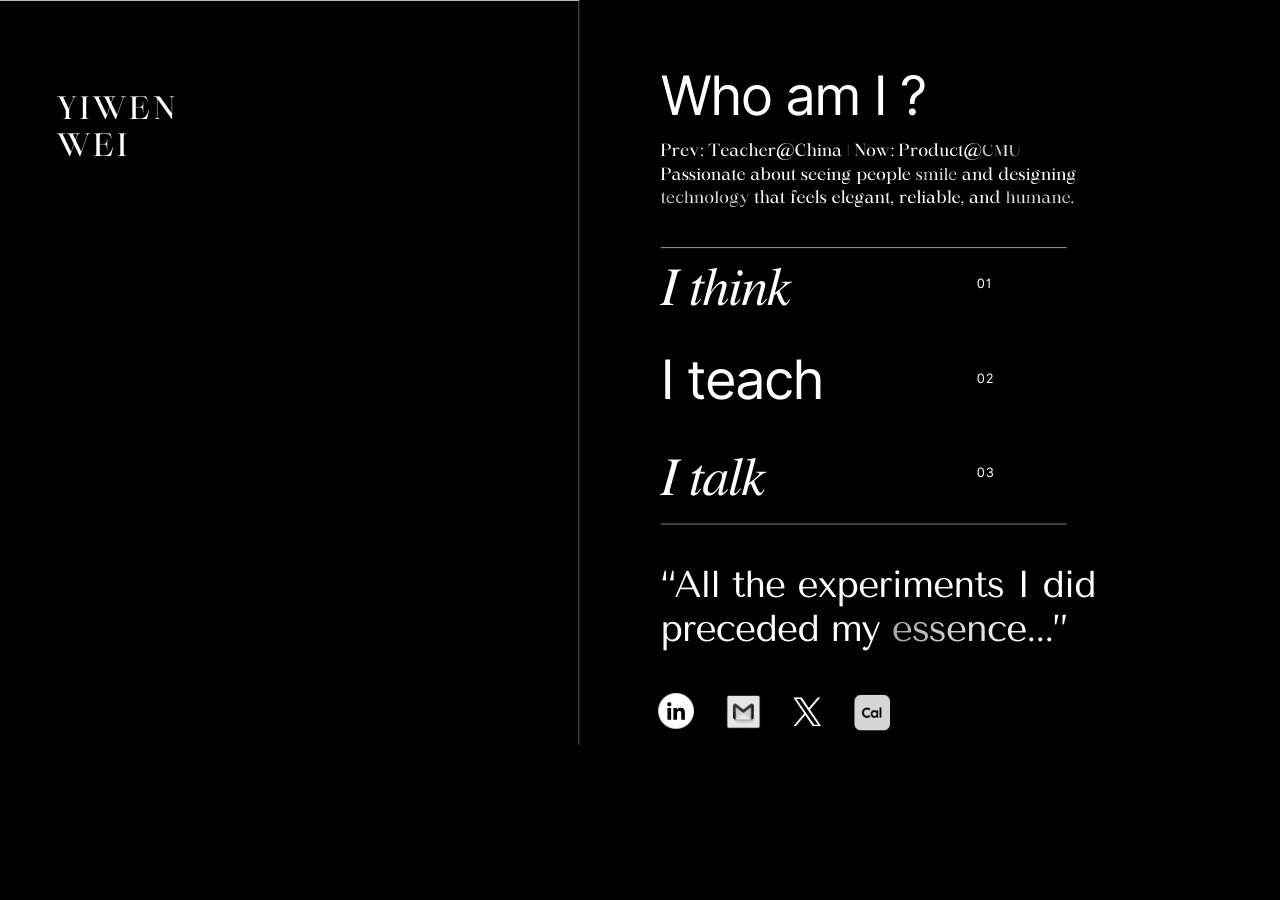
==== commit 559c2f98: "fix(mobile): music player controls no longer navigate away; site copy + teach hero Music player (the" ====
--- a/index.html
+++ b/index.html
@@ -1,2 +1,3 @@
-<html dir="ltr" lang="zh-CN" class="theme light EHoceA"><head><base href="/"><meta charset="utf-8"><title>About Yiwen</title><meta name="app-name" content="export_website"><meta name="viewport" content="width=device-width, initial-scale=1"><link href="_assets/c1ca2d3def7d2287.ltr.css" rel="stylesheet" integrity="sha512-KveRue8/rs6152rrtLfxMZTU0KxVUM6NCJ596+BJI6HG150K3/7Qm46DfFQ6W+0emoL28CSxafCDNz3LKFchPw==" crossorigin="anonymous"><link href="_assets/static_font_4.ltr.css" rel="stylesheet"><link href="_assets/1f8a6f6bbb537094.runtime.js" rel="preload" as="script" crossorigin="anonymous" integrity="sha512-+CbTunkbuCr7mIoYYrFywRikY4MaYtxsS1b74LQ/fZqv4BLDIn92yjPuPOWsNhfhNEtiaW77tVCoNs6pOhcFww==" nonce=""><link href="_assets/fb765918bdc2d19b.s4le6a.vendor.js" rel="preload" as="script" crossorigin="anonymous" integrity="sha512-3VjFGpvNTvgZ+9x5P3x48AnYqgt3wImtyr7Brrkc1siXteKHnrY01r2kGXXPZuXzLfLQStWpxRPP3VEuZGvbQg==" nonce=""><link href="_assets/0fb5f701f46ae649.vendor.js" rel="preload" as="script" crossorigin="anonymous" integrity="sha512-pBu6gIQavVkHQN6pJ71AmrR1b7gJaqLQTOQIdSIhRzWBPe3LMw4cYdHhHiLgWKrIMn5Bw7+KxODkVU2HdrCQBQ==" nonce=""><link href="_assets/fbb09f3e97d2c37e.strings.js" rel="preload" as="script" crossorigin="anonymous" integrity="sha512-7NiBhCUqIbYDdKrbZu+t+xyvQ7RDbWGPdAMPLXkbD4oc9rkWF+8YFRoTaGBjUtn9N1GGR+h0pQAI2SEs7JgWvA==" nonce=""><link href="_assets/490ca3933174bcac.zh-CN.js" rel="preload" as="script" crossorigin="anonymous" integrity="sha512-CxVCpGTheE6O37YBZiXBdAiB2bSPMpC60DYMCWt5UPygSdshewLCFy0R3GC1L9j0eEipETMzH+zCJtPWfB6+fQ==" nonce=""><link href="_assets/ffc163f0c899fff1.js" rel="preload" as="script" crossorigin="anonymous" integrity="sha512-N4pfAkLYr+up09L6IAVlOd1/jBlAYldt3NO6eKLNy8w6Y/wA/sXD1rPYE0/FXITwcrUkSDLEu56kIfMk+ORLow==" nonce=""><meta name="referrer" content="strict-origin-when-cross-origin"><meta property="og:title" content="About Yiwen"><meta property="og:type" content="website"><meta name="description" content="Yiwen Aya Wei is a product and entrepreneurship instructor at CMU. Learn about her passion for elegant technology and helping people smile through innovation."><meta property="og:description" content="Yiwen Aya Wei is a product and entrepreneurship instructor at CMU. Learn about her passion for elegant technology and helping people smile through innovation."><meta name="twitter:description" content="Yiwen Aya Wei is a product and entrepreneurship instructor at CMU. Learn about her passion for elegant technology and helping people smile through innovation."><link rel="shortcut icon" href="_assets/images/e53c4bd8da5e491d9ab09e7cf0daf874.png"><link rel="icon" type="image/png" href="_assets/images/e53c4bd8da5e491d9ab09e7cf0daf874.png"><link rel="apple-touch-icon" href="_assets/images/e53c4bd8da5e491d9ab09e7cf0daf874.png"><link rel="stylesheet" type="text/css" href="_assets/a618e97bcb1059ad.ltr.css"><link rel="stylesheet" type="text/css" href="_assets/1f49dd41fb5f75f7.ltr.css"><link rel="stylesheet" type="text/css" href="_assets/ccd01f8a6eb123a4.ltr.css"><link rel="stylesheet" type="text/css" href="_assets/dfaff13b34a4593a.ltr.css"><link rel="stylesheet" type="text/css" href="_assets/5504421bb7eb9e32.ltr.css"><link rel="stylesheet" type="text/css" href="_assets/edb7c4ff061bab89.ltr.css"><link rel="stylesheet" type="text/css" href="_assets/dc4946096a210ac2.ltr.css"><link rel="stylesheet" type="text/css" href="_assets/f7688c2d15a1efc4.ltr.css"><link rel="stylesheet" href="css/fonts.css"><link href="https://fonts.googleapis.com/css2?family=Tenor+Sans&display=swap" rel="stylesheet"><link rel="stylesheet" href="css/music-player.css"><link rel="stylesheet" href="css/custom.css"></head><body data-new-gr-c-s-check-loaded="14.1279.0" data-gr-ext-installed=""><div id="root"><div class="yIDCqA"><main class="_8OlyIw"><div class="_4KoDHA"><div class="ZRRuDw"><div style="height: 100%; width: 100%;"><div class="KYQZFA"><section id="PBD4JZDM9w6BmRwP" class="rGeu6w" data-scroll-ready="true" style="background-color: rgb(0, 0, 0);"><div><div class="_8jGYJw" style="width: 1903px; height: 928px;"><div class="fMSICA h517IA" aria-hidden="false"><div class="_5yhCRQ"><div class="onhyOQ" style="width: 1903px; height: 928px; align-items: center;"><div class="twbtjQ"><div class="GDnEHQ" style="width: 1903px; height: 928px; background-color: rgb(255, 255, 255);"><div class="o2Yl2g"><div class="_mXnjA" lang="zh-CN" style="width: 1903px; height: 928px;"><div class="_6t4CHA"><div class="a26Xuw"><div class="fbzKiw" style="background: rgb(0, 0, 0);"></div></div></div><div style="position: absolute; top: 92.8px; left: 92.8px; width: 1717.4px; height: 742.4px;"></div><div id="LBgT3dm0HZMHySR0" class="DF_utQ _0xkaeQ" style="width: 418.847px; height: 1.00531px; transform: translate(972.796px, 254.959px);"><div class="Zp7NQw"><div class="a26Xuw"><div class="fbzKiw" style="background: rgb(255, 255, 255);"></div></div><div style="position: absolute; top: 0px; left: 0px; transform-origin: 0px 0px; height: 1.00531px; width: 418.847px; pointer-events: none; transform: scale(1);"></div></div></div><div id="LBjX0YtvYQlp1MyD" class="DF_utQ _0xkaeQ" style="width: 418.847px; height: 1.00531px; transform: translate(972.796px, 539.839px);"><div class="Zp7NQw"><div class="a26Xuw"><div class="fbzKiw" style="background: rgb(255, 255, 255);"></div></div><div style="position: absolute; top: 0px; left: 0px; transform-origin: 0px 0px; height: 1.00531px; width: 418.847px; pointer-events: none; transform: scale(1);"></div></div></div><div id="__id8" class="DF_utQ _0xkaeQ" style="width: 51.4871px; height: 51.4871px; transform: translate(963.348px, 707.553px);"><div class="Zp7NQw"><div class="a26Xuw"><div class="PcHy7w"><div class="uk_25A Ty61NA"><div class="Izwocg" style="width: 51.4871px; height: 51.4871px; transform: translate(0px, 0px) rotate(0deg);"><img class="_7_i_XA" crossorigin="anonymous" draggable="false" src="_assets/media/9d3722064bab6db6ea065b5bd2889cf3.png"></div></div></div></div><div style="position: absolute; top: 0px; left: 0px; transform-origin: 0px 0px; height: 51.4871px; width: 51.4871px; pointer-events: none; transform: scale(1);"></div></div><a class="_3zDNwA" aria-labelledby="__id8" href="http://www.linkedin.com/in/yiwen-wei" target="_blank" rel="noopener nofollow"></a></div><div id="__id12" class="DF_utQ _0xkaeQ" style="width: 41.131px; height: 41.131px; transform: translate(1037.84px, 713.369px);"><div class="Zp7NQw"><div class="a26Xuw"><div class="PcHy7w"><div class="uk_25A Ty61NA"><div class="Izwocg" style="width: 41.131px; height: 41.131px; transform: translate(0px, 0px) rotate(0deg);"><img class="_7_i_XA" crossorigin="anonymous" draggable="false" src="_assets/media/f44eb77d730d2ccdb31b333d94e9e492.png"></div></div></div></div><div style="position: absolute; top: 0px; left: 0px; transform-origin: 0px 0px; height: 41.131px; width: 41.131px; pointer-events: none; transform: scale(1);"></div></div><a class="_3zDNwA" aria-labelledby="__id12" href="mailto:yiwenwei@andrew.cmu.edu" target="_blank" rel="noopener nofollow"></a></div><div id="__id16" class="DF_utQ _0xkaeQ" style="width: 29.3178px; height: 29.9671px; transform: translate(1109.65px, 718.951px);"><div class="Zp7NQw"><div class="a26Xuw"><div class="PcHy7w"><div class="uk_25A Ty61NA"><div class="Izwocg" style="width: 29.3178px; height: 29.9671px; transform: translate(0px, 0px) rotate(0deg);"><img class="_7_i_XA" crossorigin="anonymous" draggable="false" src="_assets/media/9a21d702b8afd5e2401526742ae43cfd.png"></div></div></div></div><div style="position: absolute; top: 0px; left: 0px; transform-origin: 0px 0px; height: 29.9671px; width: 29.3178px; pointer-events: none; transform: scale(1);"></div></div><a class="_3zDNwA" aria-labelledby="__id16" href="https://x.com/yiwen_aya_wei" target="_blank" rel="noopener nofollow"></a></div><div id="__id_cal" class="DF_utQ _0xkaeQ" style="width: 37.09px; height: 37.09px; transform: translate(1172.65px, 716.27px);"><div class="Zp7NQw"><div class="a26Xuw"><div class="PcHy7w"><div class="uk_25A Ty61NA"><div class="Izwocg" style="width: 37.09px; height: 37.09px; transform: translate(0px, 0px) rotate(0deg);"><img class="_7_i_XA" crossorigin="anonymous" draggable="false" src="_assets/images/cal-favicon-48.png" style="width:100%;height:100%;object-fit:contain;"></div></div></div></div><div style="position: absolute; top: 0px; left: 0px; transform-origin: 0px 0px; height: 37.09px; width: 37.09px; pointer-events: none; transform: scale(1);"></div></div><a class="_3zDNwA" aria-labelledby="__id_cal" href="https://cal.com/ayawei" target="_blank" rel="noopener nofollow"></a></div><div style="clip-path: polygon(268.5px 0px, 889.352px 0px, 889.352px 768px, 268.5px 768px);"><div id="LBDCd1JmbqkJhPRP" class="DF_utQ _0xkaeQ" style="width: 620.852px; height: 931.278px; transform: translate(268.5px, 0px);"><div class="DF_utQ" style="width: 620.852px; height: 931.278px;"><div class="Zp7NQw"><div class="a26Xuw"><div class="PcHy7w"><div class="uk_25A Ty61NA"><div class="Izwocg" style="width: 620.852px; height: 931.278px; transform: translate(-5.68434e-14px, 0px) rotate(0deg);"><img class="_7_i_XA" crossorigin="anonymous" draggable="false" src="_assets/media/ad4653b889e9ec37ab13d9b732376e54.png"></div></div></div></div><div style="position: absolute; top: 0px; left: 0px; transform-origin: 0px 0px; height: 931.278px; width: 620.852px; pointer-events: none; transform: scale(1);"></div></div></div></div></div><div id="LBzm9W79wkmqfjVS" class="DF_utQ _0xkaeQ" style="width: 391.205px; height: 76px; transform: translate(350.29px, 95.8px);"><div class="aF9o6Q _0yZ6Qg" style="writing-mode: horizontal-tb; width: 391.205px; height: 76px;"><div><div class="E8yZTA"><div><div lang="zh-CN" class="_2UyCZQ vkN2Cw Mb8E_A e1_zQg"><p class="_28USrA GEC0sA XN6uKA _4N4NA" style="font-family: YAEVJbPN7sA_0, auto; --H97cbQ: 31.9996px; color: rgb(255, 255, 255); line-height: 38px; letter-spacing: 0.1em; --gixK-A: 0; text-transform: uppercase; --kJ5CrQ: 0; --zPlnxA: none; list-style-type: none;"><span class="a_GcMg" style="font-size: 1em; font-weight: 700; font-style: normal; color: rgb(255, 255, 255); font-kerning: none; text-decoration-line: none; text-decoration-thickness: initial; text-decoration-style: initial;">Yiwen</span><span class="a_GcMg zYq_BQ" style="font-size: 1em; font-weight: 700; font-style: normal; color: rgb(255, 255, 255); font-kerning: none; text-decoration-line: none; text-decoration-thickness: initial; text-decoration-style: initial;"> </span></p><p class="_28USrA GEC0sA XN6uKA" style="font-family: YAEVJbPN7sA_0, auto; --H97cbQ: 31.9996px; color: rgb(255, 255, 255); line-height: 38px; letter-spacing: 0.1em; --gixK-A: 0; text-transform: uppercase; --kJ5CrQ: 0; --zPlnxA: none; list-style-type: none;"><span class="a_GcMg" style="font-size: 1em; font-weight: 700; font-style: normal; color: rgb(255, 255, 255); font-kerning: none; text-decoration-line: none; text-decoration-thickness: initial; text-decoration-style: initial;">Wei</span></p></div></div></div></div></div></div><div id="LBBsfTgmzmw24h5m" class="DF_utQ _0xkaeQ" style="width: 348.936px; height: 67px; transform: translate(972.796px, 65.2493px);"><div class="aF9o6Q _0yZ6Qg" style="writing-mode: horizontal-tb; width: 348.936px; height: 67px;"><div><div class="E8yZTA"><div><div lang="zh-CN" class="_2UyCZQ vkN2Cw Mb8E_A e1_zQg"><p class="_28USrA GEC0sA XN6uKA _4N4NA" style="font-family: YAFdJlMyO4g_2, auto; --H97cbQ: 56px; color: rgb(255, 255, 255); line-height: 67px; letter-spacing: -0.03em; --gixK-A: 0; text-transform: none; --kJ5CrQ: 0; --zPlnxA: none; list-style-type: none;"><span class="a_GcMg" style="font-size: 1em; font-weight: 400; font-style: normal; color: rgb(255, 255, 255); font-kerning: none; text-decoration-line: none; text-decoration-thickness: initial; text-decoration-style: initial;">Who am I ?</span></p></div></div></div></div></div></div><div id="LB9Mk4jffcm2QdtQ" class="DF_utQ _0xkaeQ" style="width: 275.699px; height: 67px; transform: translate(972.796px, 358.337px);"><div class="aF9o6Q _0yZ6Qg" style="writing-mode: horizontal-tb; width: 275.699px; height: 67px;"><div><div class="E8yZTA"><div><div lang="zh-CN" class="_2UyCZQ vkN2Cw e1_zQg"><p class="_28USrA GEC0sA XN6uKA _4N4NA" style="font-family: YAFdJlMyO4g_2, auto; --H97cbQ: 56px; color: rgb(255, 255, 255); line-height: 67px; letter-spacing: -0.03em; --gixK-A: 0; text-transform: none; --kJ5CrQ: 0; --zPlnxA: none; list-style-type: none;"><span class="a_GcMg" style="font-size: 1em; font-weight: 400; font-style: normal; color: rgb(255, 255, 255); font-kerning: none; text-decoration-line: none; text-decoration-thickness: initial; text-decoration-style: initial;">I teach</span></p></div></div></div></div></div></div><div id="LBnsrLPZQhnNL6q7" class="DF_utQ _0xkaeQ" style="width: 22.8578px; height: 16px; transform: translate(1298.87px, 383.837px);"><div class="aF9o6Q _0yZ6Qg" style="writing-mode: horizontal-tb; width: 22.8578px; height: 16px;"><div><div class="E8yZTA"><div><div lang="zh-CN" class="_2UyCZQ vkN2Cw e1_zQg"><p class="_28USrA GEC0sA XN6uKA _4N4NA" style="font-family: YAFdJlMyO4g_2, auto; --H97cbQ: 13.3333px; color: rgb(255, 255, 255); line-height: 15px; letter-spacing: 0.08em; --gixK-A: 0; text-transform: uppercase; --kJ5CrQ: 0; --zPlnxA: none; list-style-type: none;"><span class="a_GcMg" style="font-size: 1em; font-weight: 400; font-style: normal; color: rgb(255, 255, 255); font-kerning: none; text-decoration-line: none; text-decoration-thickness: initial; text-decoration-style: initial;">02</span></p></div></div></div></div></div></div><div id="LBrtFtQf2kZDQLHR" class="DF_utQ _0xkaeQ" style="width: 611.627px; height: 92px; transform: translate(972.796px, 579.344px); opacity: 0.730937;"><div class="aF9o6Q _0yZ6Qg" style="writing-mode: horizontal-tb; width: 611.627px; height: 92px;"><div><div class="E8yZTA"><div><div lang="zh-CN" class="_2UyCZQ vkN2Cw Mb8E_A e1_zQg"><p class="_28USrA GEC0sA XN6uKA _4N4NA" style="font-family: YACgEVY5j_w_0, auto; --H97cbQ: 38.6671px; color: rgb(255, 255, 255); line-height: 46px; letter-spacing: -0.03em; --gixK-A: 0; text-transform: none; --kJ5CrQ: 0; --zPlnxA: none; list-style-type: none;"><span class="a_GcMg" style="font-size: 1em; font-weight: 400; font-style: normal; color: rgb(255, 255, 255); font-kerning: none; text-decoration-line: none; text-decoration-thickness: initial; text-decoration-style: initial;">“All the experiments I did<br>preceded my </span><span class="a_GcMg" style="--kPI9Uw: 0; font-size: 1em; font-weight: 400; font-style: normal; font-kerning: none; text-decoration-line: none; text-decoration-thickness: initial; text-decoration-style: initial;">essence</span><span class="a_GcMg" style="font-size: 1em; font-weight: 400; font-style: normal; color: rgb(255, 255, 255); font-kerning: none; text-decoration-line: none; text-decoration-thickness: initial; text-decoration-style: initial;">...”</span></p></div></div><div class="IBvdUw" aria-hidden="true"><div lang="zh-CN" class="_2UyCZQ vkN2Cw Mb8E_A"><p class="_28USrA GEC0sA XN6uKA _4N4NA T4Rl4A _6_lymw" style="font-family: YACgEVY5j_w_0, auto; --H97cbQ: 38.6671px; line-height: 46px; letter-spacing: -0.03em; --gixK-A: 0; text-transform: none; --kJ5CrQ: 0; --zPlnxA: none; list-style-type: none; background-image: url(&quot;data:image/svg+xml,%3Csvg xmlns='http://www.w3.org/2000/svg' viewBox='160.963 -30.834 293.747 199.668' width='293.747' height='199.668'%3E%3Cdefs%3E%3ClinearGradient id='g' gradientUnits='userSpaceOnUse' x1='238.297' y1='69' x2='377.375' y2='69'%3E%3Cstop stop-color='%23a6a6a6' stop-opacity='1' offset='0'/%3E%3Cstop stop-color='%23ffffff' stop-opacity='1' offset='1'/%3E%3C/linearGradient%3E%3C/defs%3E%3Crect x='160.963' y='-30.834' width='293.747' height='199.668' fill='url(%23g)'/%3E%3C/svg%3E&quot;); background-position: 238.297px 46.5px; margin-block-start: -77.3342px; --3foukQ: 77.3342px;"><span class="a_GcMg" style="--kPI9Uw: 0; font-size: 1em; font-weight: 400; font-style: normal; font-kerning: none; text-decoration-line: none; text-decoration-thickness: initial; text-decoration-style: initial;">“All the experiments I did<br>preceded my </span><span class="a_GcMg" style="font-size: 1em; font-weight: 400; font-style: normal; color: transparent; font-kerning: none; text-decoration-line: none; text-decoration-thickness: initial; text-decoration-style: initial;">essence</span><span class="a_GcMg" style="--kPI9Uw: 0; font-size: 1em; font-weight: 400; font-style: normal; font-kerning: none; text-decoration-line: none; text-decoration-thickness: initial; text-decoration-style: initial;">...”</span></p></div></div></div></div></div></div><div id="LB4sSj5DxgVQFvYp" class="DF_utQ _0xkaeQ" style="width: 275.699px; height: 68px; transform: translate(972.796px, 259.964px);"><div class="aF9o6Q _0yZ6Qg" style="writing-mode: horizontal-tb; width: 275.699px; height: 68px;"><div><div class="E8yZTA"><div><div lang="zh-CN" class="_2UyCZQ vkN2Cw e1_zQg"><p class="_28USrA GEC0sA XN6uKA _4N4NA" style="font-family: YACgEfOAqSo_0, auto; --H97cbQ: 56px; color: rgb(255, 255, 255); line-height: 67px; letter-spacing: -0.03em; --gixK-A: 0; text-transform: none; --kJ5CrQ: 0; --zPlnxA: none; list-style-type: none;"><span class="a_GcMg" style="font-size: 1em; font-weight: 400; font-style: italic; color: rgb(255, 255, 255); font-kerning: none; text-decoration-line: none; text-decoration-thickness: initial; text-decoration-style: initial;">I think</span></p></div></div></div></div></div></div><div id="LBNFnN3BBrtQ3sWG" class="DF_utQ _0xkaeQ" style="width: 22.8578px; height: 16px; transform: translate(1298.87px, 285.964px);"><div class="aF9o6Q _0yZ6Qg" style="writing-mode: horizontal-tb; width: 22.8578px; height: 16px;"><div class="AModoQ"><div class="_5kZSsQ" style="text-shadow: rgba(0, 0, 0, 0.3) 0.235702px 0.235702px 0.166666px; filter: opacity(1); transform: translate(0px, 0px);"><div><div lang="zh-CN" class="_2UyCZQ vkN2Cw Mb8E_A"><p class="_28USrA GEC0sA XN6uKA _4N4NA" style="font-family: YAFdJlMyO4g_2, auto; --H97cbQ: 13.3333px; color: transparent; line-height: 15px; letter-spacing: 0.08em; --gixK-A: 0; text-transform: uppercase; --kJ5CrQ: 0; --zPlnxA: none; list-style-type: none;"><span class="a_GcMg" style="font-size: 1em; font-weight: 400; font-style: normal; color: transparent; font-kerning: none; text-decoration-line: none; text-decoration-thickness: initial; text-decoration-style: initial;">01</span></p></div></div></div><div><div><div class="E8yZTA"><div><div lang="zh-CN" class="_2UyCZQ vkN2Cw Mb8E_A e1_zQg"><p class="_28USrA GEC0sA XN6uKA _4N4NA" style="font-family: YAFdJlMyO4g_2, auto; --H97cbQ: 13.3333px; color: rgb(255, 255, 255); line-height: 15px; letter-spacing: 0.08em; --gixK-A: 0; text-transform: uppercase; --kJ5CrQ: 0; --zPlnxA: none; list-style-type: none;"><span class="a_GcMg" style="font-size: 1em; font-weight: 400; font-style: normal; color: rgb(255, 255, 255); font-kerning: none; text-decoration-line: none; text-decoration-thickness: initial; text-decoration-style: initial;">01</span></p></div></div></div></div></div></div></div></div><div id="LBVKchzfdp9MpRN0" class="DF_utQ _0xkaeQ" style="width: 275.699px; height: 68px; transform: translate(972.796px, 455.337px);"><div class="aF9o6Q _0yZ6Qg" style="writing-mode: horizontal-tb; width: 275.699px; height: 68px;"><div><div class="E8yZTA"><div><div lang="zh-CN" class="_2UyCZQ vkN2Cw e1_zQg"><p class="_28USrA GEC0sA XN6uKA _4N4NA" style="font-family: YACgEfOAqSo_0, auto; --H97cbQ: 56px; color: rgb(255, 255, 255); line-height: 67px; letter-spacing: -0.03em; --gixK-A: 0; text-transform: none; --kJ5CrQ: 0; --zPlnxA: none; list-style-type: none;"><span class="a_GcMg" style="font-size: 1em; font-weight: 400; font-style: italic; color: rgb(255, 255, 255); font-kerning: none; text-decoration-line: none; text-decoration-thickness: initial; text-decoration-style: initial;">I talk</span></p></div></div></div></div></div></div><div id="LBpzCD4WwzL7XCmt" class="DF_utQ _0xkaeQ" style="width: 22.8578px; height: 16px; transform: translate(1298.87px, 481.337px);"><div class="aF9o6Q _0yZ6Qg" style="writing-mode: horizontal-tb; width: 22.8578px; height: 16px;"><div><div class="E8yZTA"><div><div lang="zh-CN" class="_2UyCZQ vkN2Cw e1_zQg"><p class="_28USrA GEC0sA XN6uKA _4N4NA" style="font-family: YAFdJlMyO4g_2, auto; --H97cbQ: 13.3333px; color: rgb(255, 255, 255); line-height: 15px; letter-spacing: 0.08em; --gixK-A: 0; text-transform: uppercase; --kJ5CrQ: 0; --zPlnxA: none; list-style-type: none;"><span class="a_GcMg" style="font-size: 1em; font-weight: 400; font-style: normal; color: rgb(255, 255, 255); font-kerning: none; text-decoration-line: none; text-decoration-thickness: initial; text-decoration-style: initial;">03</span></p></div></div></div></div></div></div><div id="LBWkLWRYQkZjxbTL" class="DF_utQ _0xkaeQ" style="width: 455.708px; height: 68.5333px; transform: translate(972.796px, 147.926px);"><div class="aF9o6Q _0yZ6Qg" style="writing-mode: horizontal-tb; width: 455.708px; height: 68.5333px;"><div class="AModoQ"><div><div style="transform: translate(0px, -1.73334px);"><div class="E8yZTA"><div><div lang="zh-CN" class="_2UyCZQ vkN2Cw Mb8E_A e1_zQg"><p class="_28USrA GEC0sA XN6uKA SglrXg _4N4NA" style="font-family: YAEVJbPN7sA_0, auto; --H97cbQ: 17.3334px; color: rgb(255, 255, 255); line-height: 24px; letter-spacing: 0em; --gixK-A: 0; text-transform: none; --kJ5CrQ: 0; --zPlnxA: none; list-style-type: none;"><span class="xtSH_A"><span class="a_GcMg jfNO9A" style="font-size: 1em; font-weight: 400; font-style: normal; color: rgb(255, 255, 255); font-kerning: normal; text-decoration-line: none; text-decoration-thickness: initial; text-decoration-style: initial; width: 11.4725px; top: 0px; left: 0px; --q1eooA: 1;">P</span><span class="a_GcMg jfNO9A" style="font-size: 1em; font-weight: 400; font-style: normal; color: rgb(255, 255, 255); font-kerning: normal; text-decoration-line: none; text-decoration-thickness: initial; text-decoration-style: initial; width: 8.71698px; top: 0px; left: 0px; --q1eooA: 1;">r</span><span class="a_GcMg jfNO9A" style="font-size: 1em; font-weight: 400; font-style: normal; color: rgb(255, 255, 255); font-kerning: normal; text-decoration-line: none; text-decoration-thickness: initial; text-decoration-style: initial; width: 10.2247px; top: 0px; left: 0px; --q1eooA: 1;">o</span><span class="a_GcMg jfNO9A" style="font-size: 1em; font-weight: 400; font-style: normal; color: rgb(255, 255, 255); font-kerning: normal; text-decoration-line: none; text-decoration-thickness: initial; text-decoration-style: initial; width: 11.5591px; top: 0px; left: 0px; --q1eooA: 1;">d</span><span class="a_GcMg jfNO9A" style="font-size: 1em; font-weight: 400; font-style: normal; color: rgb(255, 255, 255); font-kerning: normal; text-decoration-line: none; text-decoration-thickness: initial; text-decoration-style: initial; width: 10.294px; top: 0px; left: 0px; --q1eooA: 1;">u</span><span class="a_GcMg jfNO9A" style="font-size: 1em; font-weight: 400; font-style: normal; color: rgb(255, 255, 255); font-kerning: normal; text-decoration-line: none; text-decoration-thickness: initial; text-decoration-style: initial; width: 9.02892px; top: 0px; left: 0px; --q1eooA: 1;">c</span><span class="a_GcMg jfNO9A" style="font-size: 1em; font-weight: 400; font-style: normal; color: rgb(255, 255, 255); font-kerning: normal; text-decoration-line: none; text-decoration-thickness: initial; text-decoration-style: initial; width: 5.52826px; top: 0px; left: 0px; --q1eooA: 1;">t</span></span><span class="a_GcMg zV8YKg" style="font-size: 1em; font-weight: 400; font-style: normal; color: rgb(255, 255, 255); font-kerning: normal; text-decoration-line: none; text-decoration-thickness: initial; text-decoration-style: initial; width: 4.85239px; top: 0px; left: 0px; --q1eooA: 1;"> </span><span class="xtSH_A"><span class="a_GcMg jfNO9A" style="font-size: 1em; font-weight: 400; font-style: normal; color: rgb(255, 255, 255); font-kerning: normal; text-decoration-line: none; text-decoration-thickness: initial; text-decoration-style: initial; width: 10.398px; top: 0px; left: 0px; --q1eooA: 1;">a</span><span class="a_GcMg jfNO9A" style="font-size: 1em; font-weight: 400; font-style: normal; color: rgb(255, 255, 255); font-kerning: normal; text-decoration-line: none; text-decoration-thickness: initial; text-decoration-style: initial; width: 10.6406px; top: 0px; left: 0px; --q1eooA: 1;">n</span><span class="a_GcMg jfNO9A" style="font-size: 1em; font-weight: 400; font-style: normal; color: rgb(255, 255, 255); font-kerning: normal; text-decoration-line: none; text-decoration-thickness: initial; text-decoration-style: initial; width: 11.5591px; top: 0px; left: 0px; --q1eooA: 1;">d</span></span><span class="a_GcMg zV8YKg" style="font-size: 1em; font-weight: 400; font-style: normal; color: rgb(255, 255, 255); font-kerning: normal; text-decoration-line: none; text-decoration-thickness: initial; text-decoration-style: initial; width: 4.85239px; top: 0px; left: 0px; --q1eooA: 1;"> </span><span class="xtSH_A"><span class="a_GcMg jfNO9A" style="font-size: 1em; font-weight: 400; font-style: normal; color: rgb(255, 255, 255); font-kerning: normal; text-decoration-line: none; text-decoration-thickness: initial; text-decoration-style: initial; width: 11.5764px; top: 0px; left: 0px; --q1eooA: 1;">E</span><span class="a_GcMg jfNO9A" style="font-size: 1em; font-weight: 400; font-style: normal; color: rgb(255, 255, 255); font-kerning: normal; text-decoration-line: none; text-decoration-thickness: initial; text-decoration-style: initial; width: 10.6406px; top: 0px; left: 0px; --q1eooA: 1;">n</span><span class="a_GcMg jfNO9A" style="font-size: 1em; font-weight: 400; font-style: normal; color: rgb(255, 255, 255); font-kerning: normal; text-decoration-line: none; text-decoration-thickness: initial; text-decoration-style: initial; width: 5.52826px; top: 0px; left: 0px; --q1eooA: 1;">t</span><span class="a_GcMg jfNO9A" style="font-size: 1em; font-weight: 400; font-style: normal; color: rgb(255, 255, 255); font-kerning: normal; text-decoration-line: none; text-decoration-thickness: initial; text-decoration-style: initial; width: 8.71698px; top: 0px; left: 0px; --q1eooA: 1;">r</span><span class="a_GcMg jfNO9A" style="font-size: 1em; font-weight: 400; font-style: normal; color: rgb(255, 255, 255); font-kerning: normal; text-decoration-line: none; text-decoration-thickness: initial; text-decoration-style: initial; width: 9.28888px; top: 0px; left: 0px; --q1eooA: 1;">e</span><span class="a_GcMg jfNO9A" style="font-size: 1em; font-weight: 400; font-style: normal; color: rgb(255, 255, 255); font-kerning: normal; text-decoration-line: none; text-decoration-thickness: initial; text-decoration-style: initial; width: 11.2472px; top: 0px; left: 0px; --q1eooA: 1;">p</span><span class="a_GcMg jfNO9A" style="font-size: 1em; font-weight: 400; font-style: normal; color: rgb(255, 255, 255); font-kerning: normal; text-decoration-line: none; text-decoration-thickness: initial; text-decoration-style: initial; width: 8.71698px; top: 0px; left: 0px; --q1eooA: 1;">r</span><span class="a_GcMg jfNO9A" style="font-size: 1em; font-weight: 400; font-style: normal; color: rgb(255, 255, 255); font-kerning: normal; text-decoration-line: none; text-decoration-thickness: initial; text-decoration-style: initial; width: 9.28888px; top: 0px; left: 0px; --q1eooA: 1;">e</span><span class="a_GcMg jfNO9A" style="font-size: 1em; font-weight: 400; font-style: normal; color: rgb(255, 255, 255); font-kerning: normal; text-decoration-line: none; text-decoration-thickness: initial; text-decoration-style: initial; width: 10.6406px; top: 0px; left: 0px; --q1eooA: 1;">n</span><span class="a_GcMg jfNO9A" style="font-size: 1em; font-weight: 400; font-style: normal; color: rgb(255, 255, 255); font-kerning: normal; text-decoration-line: none; text-decoration-thickness: initial; text-decoration-style: initial; width: 9.28888px; top: 0px; left: 0px; --q1eooA: 1;">e</span><span class="a_GcMg jfNO9A" style="font-size: 1em; font-weight: 400; font-style: normal; color: rgb(255, 255, 255); font-kerning: normal; text-decoration-line: none; text-decoration-thickness: initial; text-decoration-style: initial; width: 10.294px; top: 0px; left: 0px; --q1eooA: 1;">u</span><span class="a_GcMg jfNO9A" style="font-size: 1em; font-weight: 400; font-style: normal; color: rgb(255, 255, 255); font-kerning: normal; text-decoration-line: none; text-decoration-thickness: initial; text-decoration-style: initial; width: 8.71698px; top: 0px; left: 0px; --q1eooA: 1;">r</span><span class="a_GcMg jfNO9A" style="font-size: 1em; font-weight: 400; font-style: normal; color: rgb(255, 255, 255); font-kerning: normal; text-decoration-line: none; text-decoration-thickness: initial; text-decoration-style: initial; width: 7.3999px; top: 0px; left: 0px; --q1eooA: 1;">s</span><span class="a_GcMg jfNO9A" style="font-size: 1em; font-weight: 400; font-style: normal; color: rgb(255, 255, 255); font-kerning: normal; text-decoration-line: none; text-decoration-thickness: initial; text-decoration-style: initial; width: 10.6406px; top: 0px; left: 0px; --q1eooA: 1;">h</span><span class="a_GcMg jfNO9A" style="font-size: 1em; font-weight: 400; font-style: normal; color: rgb(255, 255, 255); font-kerning: normal; text-decoration-line: none; text-decoration-thickness: initial; text-decoration-style: initial; width: 5.09502px; top: 0px; left: 0px; --q1eooA: 1;">i</span><span class="a_GcMg jfNO9A" style="font-size: 1em; font-weight: 400; font-style: normal; color: rgb(255, 255, 255); font-kerning: normal; text-decoration-line: none; text-decoration-thickness: initial; text-decoration-style: initial; width: 11.2472px; top: 0px; left: 0px; --q1eooA: 1;">p</span></span><span class="a_GcMg zV8YKg" style="font-size: 1em; font-weight: 400; font-style: normal; color: rgb(255, 255, 255); font-kerning: normal; text-decoration-line: none; text-decoration-thickness: initial; text-decoration-style: initial; width: 4.85239px; top: 0px; left: 0px; --q1eooA: 1;"> </span><span class="a_GcMg jfNO9A" style="font-size: 1em; font-weight: 400; font-style: normal; color: rgb(255, 255, 255); font-kerning: normal; text-decoration-line: underline; text-decoration-thickness: initial; text-decoration-style: initial; width: 18.9763px; top: 0px; left: 0px; --q1eooA: 1;">@</span><span class="a_GcMg zV8YKg" style="font-size: 1em; font-weight: 400; font-style: normal; color: rgb(255, 255, 255); font-kerning: normal; text-decoration-line: underline; text-decoration-thickness: initial; text-decoration-style: initial; width: 4.85239px; top: 0px; left: 0px; --q1eooA: 1;"> </span><span class="xtSH_A"><span class="a_GcMg jfNO9A" style="font-size: 1em; font-weight: 400; font-style: normal; color: rgb(255, 255, 255); font-kerning: normal; text-decoration-line: underline; text-decoration-thickness: initial; text-decoration-style: initial; width: 12.3736px; top: 0px; left: 0px; --q1eooA: 1;">C</span><span class="a_GcMg jfNO9A" style="font-size: 1em; font-weight: 400; font-style: normal; color: rgb(255, 255, 255); font-kerning: normal; text-decoration-line: underline; text-decoration-thickness: initial; text-decoration-style: initial; width: 14.8691px; top: 0px; left: 0px; --q1eooA: 1;">M</span><span class="a_GcMg jfNO9A" style="font-size: 1em; font-weight: 400; font-style: normal; color: rgb(255, 255, 255); font-kerning: normal; text-decoration-line: underline; text-decoration-thickness: initial; text-decoration-style: initial; width: 12.8242px; top: 0px; left: 0px; --q1eooA: 1;">U</span></span></p><p class="_28USrA GEC0sA XN6uKA SglrXg" style="font-family: YAEVJbPN7sA_0, auto; --H97cbQ: 17.3334px; color: rgb(255, 255, 255); line-height: 24px; letter-spacing: 0em; --gixK-A: 0; text-transform: none; --kJ5CrQ: 0; --zPlnxA: none; list-style-type: none;"><span class="xtSH_A"><span class="a_GcMg jfNO9A" style="font-size: 1em; font-weight: 400; font-style: normal; color: rgb(255, 255, 255); font-kerning: normal; text-decoration-line: none; text-decoration-thickness: initial; text-decoration-style: initial; width: 11.4725px; top: 0px; left: 0px; --q1eooA: 1;">P</span><span class="a_GcMg jfNO9A" style="font-size: 1em; font-weight: 400; font-style: normal; color: rgb(255, 255, 255); font-kerning: normal; text-decoration-line: none; text-decoration-thickness: initial; text-decoration-style: initial; width: 10.398px; top: 0px; left: 0px; --q1eooA: 1;">a</span><span class="a_GcMg jfNO9A" style="font-size: 1em; font-weight: 400; font-style: normal; color: rgb(255, 255, 255); font-kerning: normal; text-decoration-line: none; text-decoration-thickness: initial; text-decoration-style: initial; width: 7.3999px; top: 0px; left: 0px; --q1eooA: 1;">s</span><span class="a_GcMg jfNO9A" style="font-size: 1em; font-weight: 400; font-style: normal; color: rgb(255, 255, 255); font-kerning: normal; text-decoration-line: none; text-decoration-thickness: initial; text-decoration-style: initial; width: 7.3999px; top: 0px; left: 0px; --q1eooA: 1;">s</span><span class="a_GcMg jfNO9A" style="font-size: 1em; font-weight: 400; font-style: normal; color: rgb(255, 255, 255); font-kerning: normal; text-decoration-line: none; text-decoration-thickness: initial; text-decoration-style: initial; width: 5.09502px; top: 0px; left: 0px; --q1eooA: 1;">i</span><span class="a_GcMg jfNO9A" style="font-size: 1em; font-weight: 400; font-style: normal; color: rgb(255, 255, 255); font-kerning: normal; text-decoration-line: none; text-decoration-thickness: initial; text-decoration-style: initial; width: 10.2247px; top: 0px; left: 0px; --q1eooA: 1;">o</span><span class="a_GcMg jfNO9A" style="font-size: 1em; font-weight: 400; font-style: normal; color: rgb(255, 255, 255); font-kerning: normal; text-decoration-line: none; text-decoration-thickness: initial; text-decoration-style: initial; width: 10.6406px; top: 0px; left: 0px; --q1eooA: 1;">n</span><span class="a_GcMg jfNO9A" style="font-size: 1em; font-weight: 400; font-style: normal; color: rgb(255, 255, 255); font-kerning: normal; text-decoration-line: none; text-decoration-thickness: initial; text-decoration-style: initial; width: 10.398px; top: 0px; left: 0px; --q1eooA: 1;">a</span><span class="a_GcMg jfNO9A" style="font-size: 1em; font-weight: 400; font-style: normal; color: rgb(255, 255, 255); font-kerning: normal; text-decoration-line: none; text-decoration-thickness: initial; text-decoration-style: initial; width: 5.52826px; top: 0px; left: 0px; --q1eooA: 1;">t</span><span class="a_GcMg jfNO9A" style="font-size: 1em; font-weight: 400; font-style: normal; color: rgb(255, 255, 255); font-kerning: normal; text-decoration-line: none; text-decoration-thickness: initial; text-decoration-style: initial; width: 9.28888px; top: 0px; left: 0px; --q1eooA: 1;">e</span></span><span class="a_GcMg zV8YKg" style="font-size: 1em; font-weight: 400; font-style: normal; color: rgb(255, 255, 255); font-kerning: normal; text-decoration-line: none; text-decoration-thickness: initial; text-decoration-style: initial; width: 4.85239px; top: 0px; left: 0px; --q1eooA: 1;"> </span><span class="xtSH_A"><span class="a_GcMg jfNO9A" style="font-size: 1em; font-weight: 400; font-style: normal; color: rgb(255, 255, 255); font-kerning: normal; text-decoration-line: none; text-decoration-thickness: initial; text-decoration-style: initial; width: 10.398px; top: 0px; left: 0px; --q1eooA: 1;">a</span><span class="a_GcMg jfNO9A" style="font-size: 1em; font-weight: 400; font-style: normal; color: rgb(255, 255, 255); font-kerning: normal; text-decoration-line: none; text-decoration-thickness: initial; text-decoration-style: initial; width: 10.9006px; top: 0px; left: 0px; --q1eooA: 1;">b</span><span class="a_GcMg jfNO9A" style="font-size: 1em; font-weight: 400; font-style: normal; color: rgb(255, 255, 255); font-kerning: normal; text-decoration-line: none; text-decoration-thickness: initial; text-decoration-style: initial; width: 10.2247px; top: 0px; left: 0px; --q1eooA: 1;">o</span><span class="a_GcMg jfNO9A" style="font-size: 1em; font-weight: 400; font-style: normal; color: rgb(255, 255, 255); font-kerning: normal; text-decoration-line: none; text-decoration-thickness: initial; text-decoration-style: initial; width: 10.294px; top: 0px; left: 0px; --q1eooA: 1;">u</span><span class="a_GcMg jfNO9A" style="font-size: 1em; font-weight: 400; font-style: normal; color: rgb(255, 255, 255); font-kerning: normal; text-decoration-line: none; text-decoration-thickness: initial; text-decoration-style: initial; width: 5.52826px; top: 0px; left: 0px; --q1eooA: 1;">t</span></span><span class="a_GcMg zV8YKg" style="font-size: 1em; font-weight: 400; font-style: normal; color: rgb(255, 255, 255); font-kerning: normal; text-decoration-line: none; text-decoration-thickness: initial; text-decoration-style: initial; width: 4.85239px; top: 0px; left: 0px; --q1eooA: 1;"> </span><span class="xtSH_A"><span class="a_GcMg jfNO9A" style="font-size: 1em; font-weight: 400; font-style: normal; color: rgb(255, 255, 255); font-kerning: normal; text-decoration-line: none; text-decoration-thickness: initial; text-decoration-style: initial; width: 7.3999px; top: 0px; left: 0px; --q1eooA: 1;">s</span><span class="a_GcMg jfNO9A" style="font-size: 1em; font-weight: 400; font-style: normal; color: rgb(255, 255, 255); font-kerning: normal; text-decoration-line: none; text-decoration-thickness: initial; text-decoration-style: initial; width: 9.28888px; top: 0px; left: 0px; --q1eooA: 1;">e</span><span class="a_GcMg jfNO9A" style="font-size: 1em; font-weight: 400; font-style: normal; color: rgb(255, 255, 255); font-kerning: normal; text-decoration-line: none; text-decoration-thickness: initial; text-decoration-style: initial; width: 9.28888px; top: 0px; left: 0px; --q1eooA: 1;">e</span><span class="a_GcMg jfNO9A" style="font-size: 1em; font-weight: 400; font-style: normal; color: rgb(255, 255, 255); font-kerning: normal; text-decoration-line: none; text-decoration-thickness: initial; text-decoration-style: initial; width: 5.09502px; top: 0px; left: 0px; --q1eooA: 1;">i</span><span class="a_GcMg jfNO9A" style="font-size: 1em; font-weight: 400; font-style: normal; color: rgb(255, 255, 255); font-kerning: normal; text-decoration-line: none; text-decoration-thickness: initial; text-decoration-style: initial; width: 10.6406px; top: 0px; left: 0px; --q1eooA: 1;">n</span><span class="a_GcMg jfNO9A" style="font-size: 1em; font-weight: 400; font-style: normal; color: rgb(255, 255, 255); font-kerning: normal; text-decoration-line: none; text-decoration-thickness: initial; text-decoration-style: initial; width: 10.5193px; top: 0px; left: 0px; --q1eooA: 1;">g</span></span><span class="a_GcMg zV8YKg" style="font-size: 1em; font-weight: 400; font-style: normal; color: rgb(255, 255, 255); font-kerning: normal; text-decoration-line: none; text-decoration-thickness: initial; text-decoration-style: initial; width: 4.85239px; top: 0px; left: 0px; --q1eooA: 1;"> </span><span class="xtSH_A"><span class="a_GcMg jfNO9A" style="font-size: 1em; font-weight: 400; font-style: normal; color: rgb(255, 255, 255); font-kerning: normal; text-decoration-line: none; text-decoration-thickness: initial; text-decoration-style: initial; width: 11.2472px; top: 0px; left: 0px; --q1eooA: 1;">p</span><span class="a_GcMg jfNO9A" style="font-size: 1em; font-weight: 400; font-style: normal; color: rgb(255, 255, 255); font-kerning: normal; text-decoration-line: none; text-decoration-thickness: initial; text-decoration-style: initial; width: 9.28888px; top: 0px; left: 0px; --q1eooA: 1;">e</span><span class="a_GcMg jfNO9A" style="font-size: 1em; font-weight: 400; font-style: normal; color: rgb(255, 255, 255); font-kerning: normal; text-decoration-line: none; text-decoration-thickness: initial; text-decoration-style: initial; width: 10.2247px; top: 0px; left: 0px; --q1eooA: 1;">o</span><span class="a_GcMg jfNO9A" style="font-size: 1em; font-weight: 400; font-style: normal; color: rgb(255, 255, 255); font-kerning: normal; text-decoration-line: none; text-decoration-thickness: initial; text-decoration-style: initial; width: 11.2472px; top: 0px; left: 0px; --q1eooA: 1;">p</span><span class="a_GcMg jfNO9A" style="font-size: 1em; font-weight: 400; font-style: normal; color: rgb(255, 255, 255); font-kerning: normal; text-decoration-line: none; text-decoration-thickness: initial; text-decoration-style: initial; width: 5.07768px; top: 0px; left: 0px; --q1eooA: 1;">l</span><span class="a_GcMg jfNO9A" style="font-size: 1em; font-weight: 400; font-style: normal; color: rgb(255, 255, 255); font-kerning: normal; text-decoration-line: none; text-decoration-thickness: initial; text-decoration-style: initial; width: 9.28888px; top: 0px; left: 0px; --q1eooA: 1;">e</span></span><span class="a_GcMg zV8YKg" style="font-size: 1em; font-weight: 400; font-style: normal; color: rgb(255, 255, 255); font-kerning: normal; text-decoration-line: none; text-decoration-thickness: initial; text-decoration-style: initial; width: 4.85239px; top: 0px; left: 0px; --q1eooA: 1;"> </span><span class="xtSH_A"><span class="a_GcMg jfNO9A" style="font-size: 1em; font-weight: 400; font-style: normal; color: rgb(255, 255, 255); font-kerning: normal; text-decoration-line: underline; text-decoration-thickness: initial; text-decoration-style: initial; width: 7.3999px; top: 0px; left: 0px; --q1eooA: 1;">s</span><span class="a_GcMg jfNO9A" style="font-size: 1em; font-weight: 400; font-style: normal; color: rgb(255, 255, 255); font-kerning: normal; text-decoration-line: underline; text-decoration-thickness: initial; text-decoration-style: initial; width: 16.2035px; top: 0px; left: 0px; --q1eooA: 1;">m</span><span class="a_GcMg jfNO9A" style="font-size: 1em; font-weight: 400; font-style: normal; color: rgb(255, 255, 255); font-kerning: normal; text-decoration-line: underline; text-decoration-thickness: initial; text-decoration-style: initial; width: 5.09502px; top: 0px; left: 0px; --q1eooA: 1;">i</span><span class="a_GcMg jfNO9A" style="font-size: 1em; font-weight: 400; font-style: normal; color: rgb(255, 255, 255); font-kerning: normal; text-decoration-line: underline; text-decoration-thickness: initial; text-decoration-style: initial; width: 5.07768px; top: 0px; left: 0px; --q1eooA: 1;">l</span><span class="a_GcMg jfNO9A" style="font-size: 1em; font-weight: 400; font-style: normal; color: rgb(255, 255, 255); font-kerning: normal; text-decoration-line: underline; text-decoration-thickness: initial; text-decoration-style: initial; width: 9.28888px; top: 0px; left: 0px; --q1eooA: 1;">e</span></span><span class="a_GcMg zV8YKg" style="font-size: 1em; font-weight: 400; font-style: normal; color: rgb(255, 255, 255); font-kerning: normal; text-decoration-line: none; text-decoration-thickness: initial; text-decoration-style: initial; width: 4.85239px; top: 0px; left: 0px; --q1eooA: 1;"> </span><span class="xtSH_A"><span class="a_GcMg jfNO9A" style="font-size: 1em; font-weight: 400; font-style: normal; color: rgb(255, 255, 255); font-kerning: normal; text-decoration-line: none; text-decoration-thickness: initial; text-decoration-style: initial; width: 10.398px; top: 0px; left: 0px; --q1eooA: 1;">a</span><span class="a_GcMg jfNO9A" style="font-size: 1em; font-weight: 400; font-style: normal; color: rgb(255, 255, 255); font-kerning: normal; text-decoration-line: none; text-decoration-thickness: initial; text-decoration-style: initial; width: 10.6406px; top: 0px; left: 0px; --q1eooA: 1;">n</span><span class="a_GcMg jfNO9A" style="font-size: 1em; font-weight: 400; font-style: normal; color: rgb(255, 255, 255); font-kerning: normal; text-decoration-line: none; text-decoration-thickness: initial; text-decoration-style: initial; width: 11.5591px; top: 0px; left: 0px; --q1eooA: 1;">d</span></span><span class="a_GcMg zV8YKg" style="font-size: 1em; font-weight: 400; font-style: normal; color: rgb(255, 255, 255); font-kerning: normal; text-decoration-line: none; text-decoration-thickness: initial; text-decoration-style: initial; width: 4.85239px; top: 0px; left: 0px; --q1eooA: 1;"> </span><span class="xtSH_A"><span class="a_GcMg jfNO9A" style="font-size: 1em; font-weight: 400; font-style: normal; color: rgb(255, 255, 255); font-kerning: normal; text-decoration-line: none; text-decoration-thickness: initial; text-decoration-style: initial; width: 11.5591px; top: 0px; left: 0px; --q1eooA: 1;">d</span><span class="a_GcMg jfNO9A" style="font-size: 1em; font-weight: 400; font-style: normal; color: rgb(255, 255, 255); font-kerning: normal; text-decoration-line: none; text-decoration-thickness: initial; text-decoration-style: initial; width: 9.28888px; top: 0px; left: 0px; --q1eooA: 1;">e</span><span class="a_GcMg jfNO9A" style="font-size: 1em; font-weight: 400; font-style: normal; color: rgb(255, 255, 255); font-kerning: normal; text-decoration-line: none; text-decoration-thickness: initial; text-decoration-style: initial; width: 7.3999px; top: 0px; left: 0px; --q1eooA: 1;">s</span><span class="a_GcMg jfNO9A" style="font-size: 1em; font-weight: 400; font-style: normal; color: rgb(255, 255, 255); font-kerning: normal; text-decoration-line: none; text-decoration-thickness: initial; text-decoration-style: initial; width: 5.09502px; top: 0px; left: 0px; --q1eooA: 1;">i</span><span class="a_GcMg jfNO9A" style="font-size: 1em; font-weight: 400; font-style: normal; color: rgb(255, 255, 255); font-kerning: normal; text-decoration-line: none; text-decoration-thickness: initial; text-decoration-style: initial; width: 10.5193px; top: 0px; left: 0px; --q1eooA: 1;">g</span><span class="a_GcMg jfNO9A" style="font-size: 1em; font-weight: 400; font-style: normal; color: rgb(255, 255, 255); font-kerning: normal; text-decoration-line: none; text-decoration-thickness: initial; text-decoration-style: initial; width: 10.6406px; top: 0px; left: 0px; --q1eooA: 1;">n</span><span class="a_GcMg jfNO9A" style="font-size: 1em; font-weight: 400; font-style: normal; color: rgb(255, 255, 255); font-kerning: normal; text-decoration-line: none; text-decoration-thickness: initial; text-decoration-style: initial; width: 5.09502px; top: 0px; left: 0px; --q1eooA: 1;">i</span><span class="a_GcMg jfNO9A" style="font-size: 1em; font-weight: 400; font-style: normal; color: rgb(255, 255, 255); font-kerning: normal; text-decoration-line: none; text-decoration-thickness: initial; text-decoration-style: initial; width: 10.6406px; top: 0px; left: 0px; --q1eooA: 1;">n</span><span class="a_GcMg jfNO9A" style="font-size: 1em; font-weight: 400; font-style: normal; color: rgb(255, 255, 255); font-kerning: normal; text-decoration-line: none; text-decoration-thickness: initial; text-decoration-style: initial; width: 10.5193px; top: 0px; left: 0px; --q1eooA: 1;">g</span></span><span class="a_GcMg zV8YKg" style="font-size: 1em; font-weight: 400; font-style: normal; color: rgb(255, 255, 255); font-kerning: normal; text-decoration-line: none; text-decoration-thickness: initial; text-decoration-style: initial; width: 4.85239px; top: 0px; left: 0px; --q1eooA: 1;"><br></span><span class="xtSH_A"><span class="a_GcMg jfNO9A" style="font-size: 1em; font-weight: 400; font-style: normal; color: rgb(255, 255, 255); font-kerning: normal; text-decoration-line: underline; text-decoration-thickness: initial; text-decoration-style: initial; width: 5.52826px; top: 0px; left: 0px; --q1eooA: 1;">t</span><span class="a_GcMg jfNO9A" style="font-size: 1em; font-weight: 400; font-style: normal; color: rgb(255, 255, 255); font-kerning: normal; text-decoration-line: underline; text-decoration-thickness: initial; text-decoration-style: initial; width: 9.28888px; top: 0px; left: 0px; --q1eooA: 1;">e</span><span class="a_GcMg jfNO9A" style="font-size: 1em; font-weight: 400; font-style: normal; color: rgb(255, 255, 255); font-kerning: normal; text-decoration-line: underline; text-decoration-thickness: initial; text-decoration-style: initial; width: 9.02892px; top: 0px; left: 0px; --q1eooA: 1;">c</span><span class="a_GcMg jfNO9A" style="font-size: 1em; font-weight: 400; font-style: normal; color: rgb(255, 255, 255); font-kerning: normal; text-decoration-line: underline; text-decoration-thickness: initial; text-decoration-style: initial; width: 10.6406px; top: 0px; left: 0px; --q1eooA: 1;">h</span><span class="a_GcMg jfNO9A" style="font-size: 1em; font-weight: 400; font-style: normal; color: rgb(255, 255, 255); font-kerning: normal; text-decoration-line: underline; text-decoration-thickness: initial; text-decoration-style: initial; width: 10.6406px; top: 0px; left: 0px; --q1eooA: 1;">n</span><span class="a_GcMg jfNO9A" style="font-size: 1em; font-weight: 400; font-style: normal; color: rgb(255, 255, 255); font-kerning: normal; text-decoration-line: underline; text-decoration-thickness: initial; text-decoration-style: initial; width: 10.2247px; top: 0px; left: 0px; --q1eooA: 1;">o</span><span class="a_GcMg jfNO9A" style="font-size: 1em; font-weight: 400; font-style: normal; color: rgb(255, 255, 255); font-kerning: normal; text-decoration-line: underline; text-decoration-thickness: initial; text-decoration-style: initial; width: 5.07768px; top: 0px; left: 0px; --q1eooA: 1;">l</span><span class="a_GcMg jfNO9A" style="font-size: 1em; font-weight: 400; font-style: normal; color: rgb(255, 255, 255); font-kerning: normal; text-decoration-line: underline; text-decoration-thickness: initial; text-decoration-style: initial; width: 10.2247px; top: 0px; left: 0px; --q1eooA: 1;">o</span><span class="a_GcMg jfNO9A" style="font-size: 1em; font-weight: 400; font-style: normal; color: rgb(255, 255, 255); font-kerning: normal; text-decoration-line: underline; text-decoration-thickness: initial; text-decoration-style: initial; width: 10.5193px; top: 0px; left: 0px; --q1eooA: 1;">g</span><span class="a_GcMg jfNO9A" style="font-size: 1em; font-weight: 400; font-style: normal; color: rgb(255, 255, 255); font-kerning: normal; text-decoration-line: underline; text-decoration-thickness: initial; text-decoration-style: initial; width: 10.242px; top: 0px; left: 0px; --q1eooA: 1;">y</span></span><span class="a_GcMg zV8YKg" style="font-size: 1em; font-weight: 400; font-style: normal; color: rgb(255, 255, 255); font-kerning: normal; text-decoration-line: none; text-decoration-thickness: initial; text-decoration-style: initial; width: 4.85239px; top: 0px; left: 0px; --q1eooA: 1;"> </span><span class="xtSH_A"><span class="a_GcMg jfNO9A" style="font-size: 1em; font-weight: 400; font-style: normal; color: rgb(255, 255, 255); font-kerning: normal; text-decoration-line: none; text-decoration-thickness: initial; text-decoration-style: initial; width: 5.52826px; top: 0px; left: 0px; --q1eooA: 1;">t</span><span class="a_GcMg jfNO9A" style="font-size: 1em; font-weight: 400; font-style: normal; color: rgb(255, 255, 255); font-kerning: normal; text-decoration-line: none; text-decoration-thickness: initial; text-decoration-style: initial; width: 10.6406px; top: 0px; left: 0px; --q1eooA: 1;">h</span><span class="a_GcMg jfNO9A" style="font-size: 1em; font-weight: 400; font-style: normal; color: rgb(255, 255, 255); font-kerning: normal; text-decoration-line: none; text-decoration-thickness: initial; text-decoration-style: initial; width: 10.398px; top: 0px; left: 0px; --q1eooA: 1;">a</span><span class="a_GcMg jfNO9A" style="font-size: 1em; font-weight: 400; font-style: normal; color: rgb(255, 255, 255); font-kerning: normal; text-decoration-line: none; text-decoration-thickness: initial; text-decoration-style: initial; width: 5.52826px; top: 0px; left: 0px; --q1eooA: 1;">t</span></span><span class="a_GcMg zV8YKg" style="font-size: 1em; font-weight: 400; font-style: normal; color: rgb(255, 255, 255); font-kerning: normal; text-decoration-line: none; text-decoration-thickness: initial; text-decoration-style: initial; width: 4.85239px; top: 0px; left: 0px; --q1eooA: 1;"> </span><span class="xtSH_A"><span class="a_GcMg jfNO9A" style="font-size: 1em; font-weight: 400; font-style: normal; color: rgb(255, 255, 255); font-kerning: normal; text-decoration-line: none; text-decoration-thickness: initial; text-decoration-style: initial; width: 6.91466px; top: 0px; left: 0px; --q1eooA: 1;">f</span><span class="a_GcMg jfNO9A" style="font-size: 1em; font-weight: 400; font-style: normal; color: rgb(255, 255, 255); font-kerning: normal; text-decoration-line: none; text-decoration-thickness: initial; text-decoration-style: initial; width: 9.28888px; top: 0px; left: 0px; --q1eooA: 1;">e</span><span class="a_GcMg jfNO9A" style="font-size: 1em; font-weight: 400; font-style: normal; color: rgb(255, 255, 255); font-kerning: normal; text-decoration-line: none; text-decoration-thickness: initial; text-decoration-style: initial; width: 9.28888px; top: 0px; left: 0px; --q1eooA: 1;">e</span><span class="a_GcMg jfNO9A" style="font-size: 1em; font-weight: 400; font-style: normal; color: rgb(255, 255, 255); font-kerning: normal; text-decoration-line: none; text-decoration-thickness: initial; text-decoration-style: initial; width: 5.07768px; top: 0px; left: 0px; --q1eooA: 1;">l</span><span class="a_GcMg jfNO9A" style="font-size: 1em; font-weight: 400; font-style: normal; color: rgb(255, 255, 255); font-kerning: normal; text-decoration-line: none; text-decoration-thickness: initial; text-decoration-style: initial; width: 7.3999px; top: 0px; left: 0px; --q1eooA: 1;">s</span></span><span class="a_GcMg zV8YKg" style="font-size: 1em; font-weight: 400; font-style: normal; color: rgb(255, 255, 255); font-kerning: normal; text-decoration-line: none; text-decoration-thickness: initial; text-decoration-style: initial; width: 4.85239px; top: 0px; left: 0px; --q1eooA: 1;"> </span><span class="xtSH_A"><span class="a_GcMg jfNO9A" style="font-size: 1em; font-weight: 400; font-style: normal; color: rgb(255, 255, 255); font-kerning: normal; text-decoration-line: none; text-decoration-thickness: initial; text-decoration-style: initial; width: 9.28888px; top: 0px; left: 0px; --q1eooA: 1;">e</span><span class="a_GcMg jfNO9A" style="font-size: 1em; font-weight: 400; font-style: normal; color: rgb(255, 255, 255); font-kerning: normal; text-decoration-line: none; text-decoration-thickness: initial; text-decoration-style: initial; width: 5.07768px; top: 0px; left: 0px; --q1eooA: 1;">l</span><span class="a_GcMg jfNO9A" style="font-size: 1em; font-weight: 400; font-style: normal; color: rgb(255, 255, 255); font-kerning: normal; text-decoration-line: none; text-decoration-thickness: initial; text-decoration-style: initial; width: 9.28888px; top: 0px; left: 0px; --q1eooA: 1;">e</span><span class="a_GcMg jfNO9A" style="font-size: 1em; font-weight: 400; font-style: normal; color: rgb(255, 255, 255); font-kerning: normal; text-decoration-line: none; text-decoration-thickness: initial; text-decoration-style: initial; width: 10.5193px; top: 0px; left: 0px; --q1eooA: 1;">g</span><span class="a_GcMg jfNO9A" style="font-size: 1em; font-weight: 400; font-style: normal; color: rgb(255, 255, 255); font-kerning: normal; text-decoration-line: none; text-decoration-thickness: initial; text-decoration-style: initial; width: 10.398px; top: 0px; left: 0px; --q1eooA: 1;">a</span><span class="a_GcMg jfNO9A" style="font-size: 1em; font-weight: 400; font-style: normal; color: rgb(255, 255, 255); font-kerning: normal; text-decoration-line: none; text-decoration-thickness: initial; text-decoration-style: initial; width: 10.6406px; top: 0px; left: 0px; --q1eooA: 1;">n</span><span class="a_GcMg jfNO9A" style="font-size: 1em; font-weight: 400; font-style: normal; color: rgb(255, 255, 255); font-kerning: normal; text-decoration-line: none; text-decoration-thickness: initial; text-decoration-style: initial; width: 5.52826px; top: 0px; left: 0px; --q1eooA: 1;">t</span><span class="a_GcMg jfNO9A" style="font-size: 1em; font-weight: 400; font-style: normal; color: rgb(255, 255, 255); font-kerning: normal; text-decoration-line: none; text-decoration-thickness: initial; text-decoration-style: initial; width: 3.88191px; top: 0px; left: 0px; --q1eooA: 1;">,</span></span><span class="a_GcMg zV8YKg" style="font-size: 1em; font-weight: 400; font-style: normal; color: rgb(255, 255, 255); font-kerning: normal; text-decoration-line: none; text-decoration-thickness: initial; text-decoration-style: initial; width: 4.85239px; top: 0px; left: 0px; --q1eooA: 1;"> </span><span class="xtSH_A"><span class="a_GcMg jfNO9A" style="font-size: 1em; font-weight: 400; font-style: normal; color: rgb(255, 255, 255); font-kerning: normal; text-decoration-line: none; text-decoration-thickness: initial; text-decoration-style: initial; width: 8.71698px; top: 0px; left: 0px; --q1eooA: 1;">r</span><span class="a_GcMg jfNO9A" style="font-size: 1em; font-weight: 400; font-style: normal; color: rgb(255, 255, 255); font-kerning: normal; text-decoration-line: none; text-decoration-thickness: initial; text-decoration-style: initial; width: 9.28888px; top: 0px; left: 0px; --q1eooA: 1;">e</span><span class="a_GcMg jfNO9A" style="font-size: 1em; font-weight: 400; font-style: normal; color: rgb(255, 255, 255); font-kerning: normal; text-decoration-line: none; text-decoration-thickness: initial; text-decoration-style: initial; width: 5.07768px; top: 0px; left: 0px; --q1eooA: 1;">l</span><span class="a_GcMg jfNO9A" style="font-size: 1em; font-weight: 400; font-style: normal; color: rgb(255, 255, 255); font-kerning: normal; text-decoration-line: none; text-decoration-thickness: initial; text-decoration-style: initial; width: 5.09502px; top: 0px; left: 0px; --q1eooA: 1;">i</span><span class="a_GcMg jfNO9A" style="font-size: 1em; font-weight: 400; font-style: normal; color: rgb(255, 255, 255); font-kerning: normal; text-decoration-line: none; text-decoration-thickness: initial; text-decoration-style: initial; width: 10.398px; top: 0px; left: 0px; --q1eooA: 1;">a</span><span class="a_GcMg jfNO9A" style="font-size: 1em; font-weight: 400; font-style: normal; color: rgb(255, 255, 255); font-kerning: normal; text-decoration-line: none; text-decoration-thickness: initial; text-decoration-style: initial; width: 10.9006px; top: 0px; left: 0px; --q1eooA: 1;">b</span><span class="a_GcMg jfNO9A" style="font-size: 1em; font-weight: 400; font-style: normal; color: rgb(255, 255, 255); font-kerning: normal; text-decoration-line: none; text-decoration-thickness: initial; text-decoration-style: initial; width: 5.07768px; top: 0px; left: 0px; --q1eooA: 1;">l</span><span class="a_GcMg jfNO9A" style="font-size: 1em; font-weight: 400; font-style: normal; color: rgb(255, 255, 255); font-kerning: normal; text-decoration-line: none; text-decoration-thickness: initial; text-decoration-style: initial; width: 9.28888px; top: 0px; left: 0px; --q1eooA: 1;">e</span><span class="a_GcMg jfNO9A" style="font-size: 1em; font-weight: 400; font-style: normal; color: rgb(255, 255, 255); font-kerning: normal; text-decoration-line: none; text-decoration-thickness: initial; text-decoration-style: initial; width: 3.88191px; top: 0px; left: 0px; --q1eooA: 1;">,</span></span><span class="a_GcMg zV8YKg" style="font-size: 1em; font-weight: 400; font-style: normal; color: rgb(255, 255, 255); font-kerning: normal; text-decoration-line: none; text-decoration-thickness: initial; text-decoration-style: initial; width: 4.85239px; top: 0px; left: 0px; --q1eooA: 1;"> </span><span class="xtSH_A"><span class="a_GcMg jfNO9A" style="font-size: 1em; font-weight: 400; font-style: normal; color: rgb(255, 255, 255); font-kerning: normal; text-decoration-line: none; text-decoration-thickness: initial; text-decoration-style: initial; width: 10.398px; top: 0px; left: 0px; --q1eooA: 1;">a</span><span class="a_GcMg jfNO9A" style="font-size: 1em; font-weight: 400; font-style: normal; color: rgb(255, 255, 255); font-kerning: normal; text-decoration-line: none; text-decoration-thickness: initial; text-decoration-style: initial; width: 10.6406px; top: 0px; left: 0px; --q1eooA: 1;">n</span><span class="a_GcMg jfNO9A" style="font-size: 1em; font-weight: 400; font-style: normal; color: rgb(255, 255, 255); font-kerning: normal; text-decoration-line: none; text-decoration-thickness: initial; text-decoration-style: initial; width: 11.5591px; top: 0px; left: 0px; --q1eooA: 1;">d</span></span><span class="a_GcMg zV8YKg" style="font-size: 1em; font-weight: 400; font-style: normal; color: rgb(255, 255, 255); font-kerning: normal; text-decoration-line: none; text-decoration-thickness: initial; text-decoration-style: initial; width: 4.85239px; top: 0px; left: 0px; --q1eooA: 1;"> </span><span class="xtSH_A"><span class="a_GcMg jfNO9A" style="font-size: 1em; font-weight: 400; font-style: normal; color: rgb(255, 255, 255); font-kerning: normal; text-decoration-line: underline; text-decoration-thickness: initial; text-decoration-style: initial; width: 10.6406px; top: 0px; left: 0px; --q1eooA: 1;">h</span><span class="a_GcMg jfNO9A" style="font-size: 1em; font-weight: 400; font-style: normal; color: rgb(255, 255, 255); font-kerning: normal; text-decoration-line: underline; text-decoration-thickness: initial; text-decoration-style: initial; width: 10.294px; top: 0px; left: 0px; --q1eooA: 1;">u</span><span class="a_GcMg jfNO9A" style="font-size: 1em; font-weight: 400; font-style: normal; color: rgb(255, 255, 255); font-kerning: normal; text-decoration-line: underline; text-decoration-thickness: initial; text-decoration-style: initial; width: 16.2035px; top: 0px; left: 0px; --q1eooA: 1;">m</span><span class="a_GcMg jfNO9A" style="font-size: 1em; font-weight: 400; font-style: normal; color: rgb(255, 255, 255); font-kerning: normal; text-decoration-line: underline; text-decoration-thickness: initial; text-decoration-style: initial; width: 10.398px; top: 0px; left: 0px; --q1eooA: 1;">a</span><span class="a_GcMg jfNO9A" style="font-size: 1em; font-weight: 400; font-style: normal; color: rgb(255, 255, 255); font-kerning: normal; text-decoration-line: underline; text-decoration-thickness: initial; text-decoration-style: initial; width: 10.6406px; top: 0px; left: 0px; --q1eooA: 1;">n</span><span class="a_GcMg jfNO9A" style="font-size: 1em; font-weight: 400; font-style: normal; color: rgb(255, 255, 255); font-kerning: normal; text-decoration-line: underline; text-decoration-thickness: initial; text-decoration-style: initial; width: 9.28888px; top: 0px; left: 0px; --q1eooA: 1;">e</span></span><span class="a_GcMg jfNO9A" style="font-size: 1em; font-weight: 400; font-style: normal; color: rgb(255, 255, 255); font-kerning: normal; text-decoration-line: none; text-decoration-thickness: initial; text-decoration-style: initial; width: 3.67395px; top: 0px; left: 0px; --q1eooA: 1;">.</span></p></div></div></div></div></div></div></div></div></div></div></div><div class="QhExXw pKfnlA" style="width: 1903px; height: 928px; margin: 0px;"></div></div></div></div></div></div></div></section></div></div></div></div></main></div></div><script crossorigin="anonymous" src="_assets/1f8a6f6bbb537094.runtime.js" defer="" integrity="sha512-+CbTunkbuCr7mIoYYrFywRikY4MaYtxsS1b74LQ/fZqv4BLDIn92yjPuPOWsNhfhNEtiaW77tVCoNs6pOhcFww==" nonce=""></script><script crossorigin="anonymous" src="_assets/fb765918bdc2d19b.s4le6a.vendor.js" defer="" integrity="sha512-3VjFGpvNTvgZ+9x5P3x48AnYqgt3wImtyr7Brrkc1siXteKHnrY01r2kGXXPZuXzLfLQStWpxRPP3VEuZGvbQg==" nonce=""></script><script crossorigin="anonymous" src="_assets/0fb5f701f46ae649.vendor.js" defer="" integrity="sha512-pBu6gIQavVkHQN6pJ71AmrR1b7gJaqLQTOQIdSIhRzWBPe3LMw4cYdHhHiLgWKrIMn5Bw7+KxODkVU2HdrCQBQ==" nonce=""></script><script crossorigin="anonymous" src="_assets/fbb09f3e97d2c37e.strings.js" integrity="sha512-7NiBhCUqIbYDdKrbZu+t+xyvQ7RDbWGPdAMPLXkbD4oc9rkWF+8YFRoTaGBjUtn9N1GGR+h0pQAI2SEs7JgWvA==" nonce=""></script><script crossorigin="anonymous" src="_assets/490ca3933174bcac.zh_cn.js" integrity="sha512-CxVCpGTheE6O37YBZiXBdAiB2bSPMpC60DYMCWt5UPygSdshewLCFy0R3GC1L9j0eEipETMzH+zCJtPWfB6+fQ==" nonce=""></script><script crossorigin="anonymous" src="_assets/ffc163f0c899fff1.js" defer="" integrity="sha512-N4pfAkLYr+up09L6IAVlOd1/jBlAYldt3NO6eKLNy8w6Y/wA/sXD1rPYE0/FXITwcrUkSDLEu56kIfMk+ORLow==" nonce=""></script><div class="g6DZMw"><div class="_2UyCZQ" style="writing-mode: horizontal-tb;"></div></div><div class="_3jkTAA"></div><div class="Bymw5Q"></div><div class="BghEng"><div></div><div></div></div><div id="aix-action-loading-host"></div><script src="ibdfeimkglcmdejppabkaidpippniiob/content/windowdatamessage.js"></script><grammarly-desktop-integration data-grammarly-shadow-root="true"></grammarly-desktop-integration><script src="js/inline_scripts.js"></script><script src="js/custom.js" defer></script><script src="js/music-player.js" defer></script>
+<html dir="ltr" lang="zh-CN" class="theme light EHoceA"><head><base href="/"><meta charset="utf-8"><title>About Yiwen</title><meta name="app-name" content="export_website"><meta name="viewport" content="width=device-width, initial-scale=1"><link href="_assets/c1ca2d3def7d2287.ltr.css" rel="stylesheet" integrity="sha512-KveRue8/rs6152rrtLfxMZTU0KxVUM6NCJ596+BJI6HG150K3/7Qm46DfFQ6W+0emoL28CSxafCDNz3LKFchPw==" crossorigin="anonymous"><link href="_assets/static_font_4.ltr.css" rel="stylesheet"><link href="_assets/1f8a6f6bbb537094.runtime.js" rel="preload" as="script" crossorigin="anonymous" integrity="sha512-+CbTunkbuCr7mIoYYrFywRikY4MaYtxsS1b74LQ/fZqv4BLDIn92yjPuPOWsNhfhNEtiaW77tVCoNs6pOhcFww==" nonce=""><link href="_assets/fb765918bdc2d19b.s4le6a.vendor.js" rel="preload" as="script" crossorigin="anonymous" integrity="sha512-3VjFGpvNTvgZ+9x5P3x48AnYqgt3wImtyr7Brrkc1siXteKHnrY01r2kGXXPZuXzLfLQStWpxRPP3VEuZGvbQg==" nonce=""><link href="_assets/0fb5f701f46ae649.vendor.js" rel="preload" as="script" crossorigin="anonymous" integrity="sha512-pBu6gIQavVkHQN6pJ71AmrR1b7gJaqLQTOQIdSIhRzWBPe3LMw4cYdHhHiLgWKrIMn5Bw7+KxODkVU2HdrCQBQ==" nonce=""><link href="_assets/fbb09f3e97d2c37e.strings.js" rel="preload" as="script" crossorigin="anonymous" integrity="sha512-7NiBhCUqIbYDdKrbZu+t+xyvQ7RDbWGPdAMPLXkbD4oc9rkWF+8YFRoTaGBjUtn9N1GGR+h0pQAI2SEs7JgWvA==" nonce=""><link href="_assets/490ca3933174bcac.zh-CN.js" rel="preload" as="script" crossorigin="anonymous" integrity="sha512-CxVCpGTheE6O37YBZiXBdAiB2bSPMpC60DYMCWt5UPygSdshewLCFy0R3GC1L9j0eEipETMzH+zCJtPWfB6+fQ==" nonce=""><link href="_assets/ffc163f0c899fff1.js" rel="preload" as="script" crossorigin="anonymous" integrity="sha512-N4pfAkLYr+up09L6IAVlOd1/jBlAYldt3NO6eKLNy8w6Y/wA/sXD1rPYE0/FXITwcrUkSDLEu56kIfMk+ORLow==" nonce=""><meta name="referrer" content="strict-origin-when-cross-origin"><meta property="og:title" content="About Yiwen"><meta property="og:type" content="website"><meta name="description" content="Yiwen Aya Wei is a product and entrepreneurship instructor at CMU. Learn about her passion for elegant technology and helping people smile through innovation."><meta property="og:description" content="Yiwen Aya Wei is a product and entrepreneurship instructor at CMU. Learn about her passion for elegant technology and helping people smile through innovation."><meta name="twitter:description" content="Yiwen Aya Wei is a product and entrepreneurship instructor at CMU. Learn about her passion for elegant technology and helping people smile through innovation."><link rel="shortcut icon" href="_assets/images/e53c4bd8da5e491d9ab09e7cf0daf874.png"><link rel="icon" type="image/png" href="_assets/images/e53c4bd8da5e491d9ab09e7cf0daf874.png"><link rel="apple-touch-icon" href="_assets/images/e53c4bd8da5e491d9ab09e7cf0daf874.png"><link rel="stylesheet" type="text/css" href="_assets/a618e97bcb1059ad.ltr.css"><link rel="stylesheet" type="text/css" href="_assets/1f49dd41fb5f75f7.ltr.css"><link rel="stylesheet" type="text/css" href="_assets/ccd01f8a6eb123a4.ltr.css"><link rel="stylesheet" type="text/css" href="_assets/dfaff13b34a4593a.ltr.css"><link rel="stylesheet" type="text/css" href="_assets/5504421bb7eb9e32.ltr.css"><link rel="stylesheet" type="text/css" href="_assets/edb7c4ff061bab89.ltr.css"><link rel="stylesheet" type="text/css" href="_assets/dc4946096a210ac2.ltr.css"><link rel="stylesheet" type="text/css" href="_assets/f7688c2d15a1efc4.ltr.css"><link rel="stylesheet" href="css/fonts.css"><link href="https://fonts.googleapis.com/css2?family=Tenor+Sans&display=swap" rel="stylesheet"><link rel="stylesheet" href="css/music-player.css"><link rel="stylesheet" href="css/custom.css">  <script src="/track.js" defer></script>
+</head><body data-new-gr-c-s-check-loaded="14.1279.0" data-gr-ext-installed=""><div id="root"><div class="yIDCqA"><main class="_8OlyIw"><div class="_4KoDHA"><div class="ZRRuDw"><div style="height: 100%; width: 100%;"><div class="KYQZFA"><section id="PBD4JZDM9w6BmRwP" class="rGeu6w" data-scroll-ready="true" style="background-color: rgb(0, 0, 0);"><div><div class="_8jGYJw" style="width: 1903px; height: 928px;"><div class="fMSICA h517IA" aria-hidden="false"><div class="_5yhCRQ"><div class="onhyOQ" style="width: 1903px; height: 928px; align-items: center;"><div class="twbtjQ"><div class="GDnEHQ" style="width: 1903px; height: 928px; background-color: rgb(255, 255, 255);"><div class="o2Yl2g"><div class="_mXnjA" lang="zh-CN" style="width: 1903px; height: 928px;"><div class="_6t4CHA"><div class="a26Xuw"><div class="fbzKiw" style="background: rgb(0, 0, 0);"></div></div></div><div style="position: absolute; top: 92.8px; left: 92.8px; width: 1717.4px; height: 742.4px;"></div><div id="LBgT3dm0HZMHySR0" class="DF_utQ _0xkaeQ" style="width: 418.847px; height: 1.00531px; transform: translate(972.796px, 254.959px);"><div class="Zp7NQw"><div class="a26Xuw"><div class="fbzKiw" style="background: rgb(255, 255, 255);"></div></div><div style="position: absolute; top: 0px; left: 0px; transform-origin: 0px 0px; height: 1.00531px; width: 418.847px; pointer-events: none; transform: scale(1);"></div></div></div><div id="LBjX0YtvYQlp1MyD" class="DF_utQ _0xkaeQ" style="width: 418.847px; height: 1.00531px; transform: translate(972.796px, 539.839px);"><div class="Zp7NQw"><div class="a26Xuw"><div class="fbzKiw" style="background: rgb(255, 255, 255);"></div></div><div style="position: absolute; top: 0px; left: 0px; transform-origin: 0px 0px; height: 1.00531px; width: 418.847px; pointer-events: none; transform: scale(1);"></div></div></div><div id="__id8" class="DF_utQ _0xkaeQ" style="width: 51.4871px; height: 51.4871px; transform: translate(963.348px, 707.553px);"><div class="Zp7NQw"><div class="a26Xuw"><div class="PcHy7w"><div class="uk_25A Ty61NA"><div class="Izwocg" style="width: 51.4871px; height: 51.4871px; transform: translate(0px, 0px) rotate(0deg);"><img class="_7_i_XA" crossorigin="anonymous" draggable="false" src="_assets/media/9d3722064bab6db6ea065b5bd2889cf3.png"></div></div></div></div><div style="position: absolute; top: 0px; left: 0px; transform-origin: 0px 0px; height: 51.4871px; width: 51.4871px; pointer-events: none; transform: scale(1);"></div></div><a class="_3zDNwA" aria-labelledby="__id8" href="http://www.linkedin.com/in/yiwen-wei" target="_blank" rel="noopener nofollow"></a></div><div id="__id12" class="DF_utQ _0xkaeQ" style="width: 41.131px; height: 41.131px; transform: translate(1037.84px, 713.369px);"><div class="Zp7NQw"><div class="a26Xuw"><div class="PcHy7w"><div class="uk_25A Ty61NA"><div class="Izwocg" style="width: 41.131px; height: 41.131px; transform: translate(0px, 0px) rotate(0deg);"><img class="_7_i_XA" crossorigin="anonymous" draggable="false" src="_assets/media/f44eb77d730d2ccdb31b333d94e9e492.png"></div></div></div></div><div style="position: absolute; top: 0px; left: 0px; transform-origin: 0px 0px; height: 41.131px; width: 41.131px; pointer-events: none; transform: scale(1);"></div></div><a class="_3zDNwA" aria-labelledby="__id12" href="mailto:yiwenwei@andrew.cmu.edu" target="_blank" rel="noopener nofollow"></a></div><div id="__id16" class="DF_utQ _0xkaeQ" style="width: 29.3178px; height: 29.9671px; transform: translate(1109.65px, 718.951px);"><div class="Zp7NQw"><div class="a26Xuw"><div class="PcHy7w"><div class="uk_25A Ty61NA"><div class="Izwocg" style="width: 29.3178px; height: 29.9671px; transform: translate(0px, 0px) rotate(0deg);"><img class="_7_i_XA" crossorigin="anonymous" draggable="false" src="_assets/media/9a21d702b8afd5e2401526742ae43cfd.png"></div></div></div></div><div style="position: absolute; top: 0px; left: 0px; transform-origin: 0px 0px; height: 29.9671px; width: 29.3178px; pointer-events: none; transform: scale(1);"></div></div><a class="_3zDNwA" aria-labelledby="__id16" href="https://x.com/yiwen_aya_wei" target="_blank" rel="noopener nofollow"></a></div><div id="__id_cal" class="DF_utQ _0xkaeQ" style="width: 37.09px; height: 37.09px; transform: translate(1172.65px, 716.27px);"><div class="Zp7NQw"><div class="a26Xuw"><div class="PcHy7w"><div class="uk_25A Ty61NA"><div class="Izwocg" style="width: 37.09px; height: 37.09px; transform: translate(0px, 0px) rotate(0deg);"><img class="_7_i_XA" crossorigin="anonymous" draggable="false" src="_assets/images/cal-favicon-48.png" style="width:100%;height:100%;object-fit:contain;"></div></div></div></div><div style="position: absolute; top: 0px; left: 0px; transform-origin: 0px 0px; height: 37.09px; width: 37.09px; pointer-events: none; transform: scale(1);"></div></div><a class="_3zDNwA" aria-labelledby="__id_cal" href="https://cal.com/ayawei" target="_blank" rel="noopener nofollow"></a></div><div style="clip-path: polygon(268.5px 0px, 889.352px 0px, 889.352px 768px, 268.5px 768px);"><div id="LBDCd1JmbqkJhPRP" class="DF_utQ _0xkaeQ" style="width: 620.852px; height: 931.278px; transform: translate(268.5px, 0px);"><div class="DF_utQ" style="width: 620.852px; height: 931.278px;"><div class="Zp7NQw"><div class="a26Xuw"><div class="PcHy7w"><div class="uk_25A Ty61NA"><div class="Izwocg" style="width: 620.852px; height: 931.278px; transform: translate(-5.68434e-14px, 0px) rotate(0deg);"><img class="_7_i_XA" crossorigin="anonymous" draggable="false" src="_assets/media/ad4653b889e9ec37ab13d9b732376e54.png"></div></div></div></div><div style="position: absolute; top: 0px; left: 0px; transform-origin: 0px 0px; height: 931.278px; width: 620.852px; pointer-events: none; transform: scale(1);"></div></div></div></div></div><div id="LBzm9W79wkmqfjVS" class="DF_utQ _0xkaeQ" style="width: 391.205px; height: 76px; transform: translate(350.29px, 95.8px);"><div class="aF9o6Q _0yZ6Qg" style="writing-mode: horizontal-tb; width: 391.205px; height: 76px;"><div><div class="E8yZTA"><div><div lang="zh-CN" class="_2UyCZQ vkN2Cw Mb8E_A e1_zQg"><p class="_28USrA GEC0sA XN6uKA _4N4NA" style="font-family: YAEVJbPN7sA_0, auto; --H97cbQ: 31.9996px; color: rgb(255, 255, 255); line-height: 38px; letter-spacing: 0.1em; --gixK-A: 0; text-transform: uppercase; --kJ5CrQ: 0; --zPlnxA: none; list-style-type: none;"><span class="a_GcMg" style="font-size: 1em; font-weight: 700; font-style: normal; color: rgb(255, 255, 255); font-kerning: none; text-decoration-line: none; text-decoration-thickness: initial; text-decoration-style: initial;">Yiwen</span><span class="a_GcMg zYq_BQ" style="font-size: 1em; font-weight: 700; font-style: normal; color: rgb(255, 255, 255); font-kerning: none; text-decoration-line: none; text-decoration-thickness: initial; text-decoration-style: initial;"> </span></p><p class="_28USrA GEC0sA XN6uKA" style="font-family: YAEVJbPN7sA_0, auto; --H97cbQ: 31.9996px; color: rgb(255, 255, 255); line-height: 38px; letter-spacing: 0.1em; --gixK-A: 0; text-transform: uppercase; --kJ5CrQ: 0; --zPlnxA: none; list-style-type: none;"><span class="a_GcMg" style="font-size: 1em; font-weight: 700; font-style: normal; color: rgb(255, 255, 255); font-kerning: none; text-decoration-line: none; text-decoration-thickness: initial; text-decoration-style: initial;">Wei</span></p></div></div></div></div></div></div><div id="LBBsfTgmzmw24h5m" class="DF_utQ _0xkaeQ" style="width: 348.936px; height: 67px; transform: translate(972.796px, 65.2493px);"><div class="aF9o6Q _0yZ6Qg" style="writing-mode: horizontal-tb; width: 348.936px; height: 67px;"><div><div class="E8yZTA"><div><div lang="zh-CN" class="_2UyCZQ vkN2Cw Mb8E_A e1_zQg"><p class="_28USrA GEC0sA XN6uKA _4N4NA" style="font-family: YAFdJlMyO4g_2, auto; --H97cbQ: 56px; color: rgb(255, 255, 255); line-height: 67px; letter-spacing: -0.03em; --gixK-A: 0; text-transform: none; --kJ5CrQ: 0; --zPlnxA: none; list-style-type: none;"><span class="a_GcMg" style="font-size: 1em; font-weight: 400; font-style: normal; color: rgb(255, 255, 255); font-kerning: none; text-decoration-line: none; text-decoration-thickness: initial; text-decoration-style: initial;">Who am I ?</span></p></div></div></div></div></div></div><div id="LB9Mk4jffcm2QdtQ" class="DF_utQ _0xkaeQ" style="width: 275.699px; height: 67px; transform: translate(972.796px, 358.337px);"><div class="aF9o6Q _0yZ6Qg" style="writing-mode: horizontal-tb; width: 275.699px; height: 67px;"><div><div class="E8yZTA"><div><div lang="zh-CN" class="_2UyCZQ vkN2Cw e1_zQg"><p class="_28USrA GEC0sA XN6uKA _4N4NA" style="font-family: YAFdJlMyO4g_2, auto; --H97cbQ: 56px; color: rgb(255, 255, 255); line-height: 67px; letter-spacing: -0.03em; --gixK-A: 0; text-transform: none; --kJ5CrQ: 0; --zPlnxA: none; list-style-type: none;"><span class="a_GcMg" style="font-size: 1em; font-weight: 400; font-style: normal; color: rgb(255, 255, 255); font-kerning: none; text-decoration-line: none; text-decoration-thickness: initial; text-decoration-style: initial;">I teach</span></p></div></div></div></div></div></div><div id="LBnsrLPZQhnNL6q7" class="DF_utQ _0xkaeQ" style="width: 22.8578px; height: 16px; transform: translate(1298.87px, 383.837px);"><div class="aF9o6Q _0yZ6Qg" style="writing-mode: horizontal-tb; width: 22.8578px; height: 16px;"><div><div class="E8yZTA"><div><div lang="zh-CN" class="_2UyCZQ vkN2Cw e1_zQg"><p class="_28USrA GEC0sA XN6uKA _4N4NA" style="font-family: YAFdJlMyO4g_2, auto; --H97cbQ: 13.3333px; color: rgb(255, 255, 255); line-height: 15px; letter-spacing: 0.08em; --gixK-A: 0; text-transform: uppercase; --kJ5CrQ: 0; --zPlnxA: none; list-style-type: none;"><span class="a_GcMg" style="font-size: 1em; font-weight: 400; font-style: normal; color: rgb(255, 255, 255); font-kerning: none; text-decoration-line: none; text-decoration-thickness: initial; text-decoration-style: initial;">02</span></p></div></div></div></div></div></div><div id="LBrtFtQf2kZDQLHR" class="DF_utQ _0xkaeQ" style="width: 611.627px; height: 92px; transform: translate(972.796px, 579.344px); opacity: 0.730937;"><div class="aF9o6Q _0yZ6Qg" style="writing-mode: horizontal-tb; width: 611.627px; height: 92px;"><div><div class="E8yZTA"><div><div lang="zh-CN" class="_2UyCZQ vkN2Cw Mb8E_A e1_zQg"><p class="_28USrA GEC0sA XN6uKA _4N4NA" style="font-family: YACgEVY5j_w_0, auto; --H97cbQ: 38.6671px; color: rgb(255, 255, 255); line-height: 46px; letter-spacing: -0.03em; --gixK-A: 0; text-transform: none; --kJ5CrQ: 0; --zPlnxA: none; list-style-type: none;"><span class="a_GcMg" style="font-size: 1em; font-weight: 400; font-style: normal; color: rgb(255, 255, 255); font-kerning: none; text-decoration-line: none; text-decoration-thickness: initial; text-decoration-style: initial;">“All the experiments I did<br>preceded my </span><span class="a_GcMg" style="--kPI9Uw: 0; font-size: 1em; font-weight: 400; font-style: normal; font-kerning: none; text-decoration-line: none; text-decoration-thickness: initial; text-decoration-style: initial;">essence</span><span class="a_GcMg" style="font-size: 1em; font-weight: 400; font-style: normal; color: rgb(255, 255, 255); font-kerning: none; text-decoration-line: none; text-decoration-thickness: initial; text-decoration-style: initial;">...”</span></p></div></div><div class="IBvdUw" aria-hidden="true"><div lang="zh-CN" class="_2UyCZQ vkN2Cw Mb8E_A"><p class="_28USrA GEC0sA XN6uKA _4N4NA T4Rl4A _6_lymw" style="font-family: YACgEVY5j_w_0, auto; --H97cbQ: 38.6671px; line-height: 46px; letter-spacing: -0.03em; --gixK-A: 0; text-transform: none; --kJ5CrQ: 0; --zPlnxA: none; list-style-type: none; background-image: url(&quot;data:image/svg+xml,%3Csvg xmlns='http://www.w3.org/2000/svg' viewBox='160.963 -30.834 293.747 199.668' width='293.747' height='199.668'%3E%3Cdefs%3E%3ClinearGradient id='g' gradientUnits='userSpaceOnUse' x1='238.297' y1='69' x2='377.375' y2='69'%3E%3Cstop stop-color='%23a6a6a6' stop-opacity='1' offset='0'/%3E%3Cstop stop-color='%23ffffff' stop-opacity='1' offset='1'/%3E%3C/linearGradient%3E%3C/defs%3E%3Crect x='160.963' y='-30.834' width='293.747' height='199.668' fill='url(%23g)'/%3E%3C/svg%3E&quot;); background-position: 238.297px 46.5px; margin-block-start: -77.3342px; --3foukQ: 77.3342px;"><span class="a_GcMg" style="--kPI9Uw: 0; font-size: 1em; font-weight: 400; font-style: normal; font-kerning: none; text-decoration-line: none; text-decoration-thickness: initial; text-decoration-style: initial;">“All the experiments I did<br>preceded my </span><span class="a_GcMg" style="font-size: 1em; font-weight: 400; font-style: normal; color: transparent; font-kerning: none; text-decoration-line: none; text-decoration-thickness: initial; text-decoration-style: initial;">essence</span><span class="a_GcMg" style="--kPI9Uw: 0; font-size: 1em; font-weight: 400; font-style: normal; font-kerning: none; text-decoration-line: none; text-decoration-thickness: initial; text-decoration-style: initial;">...”</span></p></div></div></div></div></div></div><div id="LB4sSj5DxgVQFvYp" class="DF_utQ _0xkaeQ" style="width: 275.699px; height: 68px; transform: translate(972.796px, 259.964px);"><div class="aF9o6Q _0yZ6Qg" style="writing-mode: horizontal-tb; width: 275.699px; height: 68px;"><div><div class="E8yZTA"><div><div lang="zh-CN" class="_2UyCZQ vkN2Cw e1_zQg"><p class="_28USrA GEC0sA XN6uKA _4N4NA" style="font-family: YACgEfOAqSo_0, auto; --H97cbQ: 56px; color: rgb(255, 255, 255); line-height: 67px; letter-spacing: -0.03em; --gixK-A: 0; text-transform: none; --kJ5CrQ: 0; --zPlnxA: none; list-style-type: none;"><span class="a_GcMg" style="font-size: 1em; font-weight: 400; font-style: italic; color: rgb(255, 255, 255); font-kerning: none; text-decoration-line: none; text-decoration-thickness: initial; text-decoration-style: initial;">I think</span></p></div></div></div></div></div></div><div id="LBNFnN3BBrtQ3sWG" class="DF_utQ _0xkaeQ" style="width: 22.8578px; height: 16px; transform: translate(1298.87px, 285.964px);"><div class="aF9o6Q _0yZ6Qg" style="writing-mode: horizontal-tb; width: 22.8578px; height: 16px;"><div class="AModoQ"><div class="_5kZSsQ" style="text-shadow: rgba(0, 0, 0, 0.3) 0.235702px 0.235702px 0.166666px; filter: opacity(1); transform: translate(0px, 0px);"><div><div lang="zh-CN" class="_2UyCZQ vkN2Cw Mb8E_A"><p class="_28USrA GEC0sA XN6uKA _4N4NA" style="font-family: YAFdJlMyO4g_2, auto; --H97cbQ: 13.3333px; color: transparent; line-height: 15px; letter-spacing: 0.08em; --gixK-A: 0; text-transform: uppercase; --kJ5CrQ: 0; --zPlnxA: none; list-style-type: none;"><span class="a_GcMg" style="font-size: 1em; font-weight: 400; font-style: normal; color: transparent; font-kerning: none; text-decoration-line: none; text-decoration-thickness: initial; text-decoration-style: initial;">01</span></p></div></div></div><div><div><div class="E8yZTA"><div><div lang="zh-CN" class="_2UyCZQ vkN2Cw Mb8E_A e1_zQg"><p class="_28USrA GEC0sA XN6uKA _4N4NA" style="font-family: YAFdJlMyO4g_2, auto; --H97cbQ: 13.3333px; color: rgb(255, 255, 255); line-height: 15px; letter-spacing: 0.08em; --gixK-A: 0; text-transform: uppercase; --kJ5CrQ: 0; --zPlnxA: none; list-style-type: none;"><span class="a_GcMg" style="font-size: 1em; font-weight: 400; font-style: normal; color: rgb(255, 255, 255); font-kerning: none; text-decoration-line: none; text-decoration-thickness: initial; text-decoration-style: initial;">01</span></p></div></div></div></div></div></div></div></div><div id="LBVKchzfdp9MpRN0" class="DF_utQ _0xkaeQ" style="width: 275.699px; height: 68px; transform: translate(972.796px, 455.337px);"><div class="aF9o6Q _0yZ6Qg" style="writing-mode: horizontal-tb; width: 275.699px; height: 68px;"><div><div class="E8yZTA"><div><div lang="zh-CN" class="_2UyCZQ vkN2Cw e1_zQg"><p class="_28USrA GEC0sA XN6uKA _4N4NA" style="font-family: YACgEfOAqSo_0, auto; --H97cbQ: 56px; color: rgb(255, 255, 255); line-height: 67px; letter-spacing: -0.03em; --gixK-A: 0; text-transform: none; --kJ5CrQ: 0; --zPlnxA: none; list-style-type: none;"><span class="a_GcMg" style="font-size: 1em; font-weight: 400; font-style: italic; color: rgb(255, 255, 255); font-kerning: none; text-decoration-line: none; text-decoration-thickness: initial; text-decoration-style: initial;">I talk</span></p></div></div></div></div></div></div><div id="LBpzCD4WwzL7XCmt" class="DF_utQ _0xkaeQ" style="width: 22.8578px; height: 16px; transform: translate(1298.87px, 481.337px);"><div class="aF9o6Q _0yZ6Qg" style="writing-mode: horizontal-tb; width: 22.8578px; height: 16px;"><div><div class="E8yZTA"><div><div lang="zh-CN" class="_2UyCZQ vkN2Cw e1_zQg"><p class="_28USrA GEC0sA XN6uKA _4N4NA" style="font-family: YAFdJlMyO4g_2, auto; --H97cbQ: 13.3333px; color: rgb(255, 255, 255); line-height: 15px; letter-spacing: 0.08em; --gixK-A: 0; text-transform: uppercase; --kJ5CrQ: 0; --zPlnxA: none; list-style-type: none;"><span class="a_GcMg" style="font-size: 1em; font-weight: 400; font-style: normal; color: rgb(255, 255, 255); font-kerning: none; text-decoration-line: none; text-decoration-thickness: initial; text-decoration-style: initial;">03</span></p></div></div></div></div></div></div><div id="LBWkLWRYQkZjxbTL" class="DF_utQ _0xkaeQ" style="width: 455.708px; height: 68.5333px; transform: translate(972.796px, 147.926px);"><div class="aF9o6Q _0yZ6Qg" style="writing-mode: horizontal-tb; width: 455.708px; height: 68.5333px;"><div class="AModoQ"><div><div style="transform: translate(0px, -1.73334px);"><div class="E8yZTA"><div><div lang="zh-CN" class="_2UyCZQ vkN2Cw Mb8E_A e1_zQg"><p class="_28USrA GEC0sA XN6uKA SglrXg _4N4NA" style="font-family: YAEVJbPN7sA_0, auto; --H97cbQ: 17.3334px; color: rgb(255, 255, 255); line-height: 24px; letter-spacing: 0em; --gixK-A: 0; text-transform: none; --kJ5CrQ: 0; --zPlnxA: none; list-style-type: none;"><span class="xtSH_A"><span class="a_GcMg jfNO9A" style="font-size: 1em; font-weight: 400; font-style: normal; color: rgb(255, 255, 255); font-kerning: normal; text-decoration-line: none; text-decoration-thickness: initial; text-decoration-style: initial; top: 0px; left: 0px; --q1eooA: 1;">P</span><span class="a_GcMg jfNO9A" style="font-size: 1em; font-weight: 400; font-style: normal; color: rgb(255, 255, 255); font-kerning: normal; text-decoration-line: none; text-decoration-thickness: initial; text-decoration-style: initial; top: 0px; left: 0px; --q1eooA: 1;">r</span><span class="a_GcMg jfNO9A" style="font-size: 1em; font-weight: 400; font-style: normal; color: rgb(255, 255, 255); font-kerning: normal; text-decoration-line: none; text-decoration-thickness: initial; text-decoration-style: initial; top: 0px; left: 0px; --q1eooA: 1;">e</span><span class="a_GcMg jfNO9A" style="font-size: 1em; font-weight: 400; font-style: normal; color: rgb(255, 255, 255); font-kerning: normal; text-decoration-line: none; text-decoration-thickness: initial; text-decoration-style: initial; top: 0px; left: 0px; --q1eooA: 1;">v</span><span class="a_GcMg jfNO9A" style="font-size: 1em; font-weight: 400; font-style: normal; color: rgb(255, 255, 255); font-kerning: normal; text-decoration-line: none; text-decoration-thickness: initial; text-decoration-style: initial; top: 0px; left: 0px; --q1eooA: 1;">:</span></span><span class="a_GcMg zV8YKg" style="font-size: 1em; font-weight: 400; font-style: normal; color: rgb(255, 255, 255); font-kerning: normal; text-decoration-line: none; text-decoration-thickness: initial; text-decoration-style: initial; width: 4.85239px; top: 0px; left: 0px; --q1eooA: 1;"> </span><span class="xtSH_A"><span class="a_GcMg jfNO9A" style="font-size: 1em; font-weight: 400; font-style: normal; color: rgb(255, 255, 255); font-kerning: normal; text-decoration-line: none; text-decoration-thickness: initial; text-decoration-style: initial; top: 0px; left: 0px; --q1eooA: 1;">T</span><span class="a_GcMg jfNO9A" style="font-size: 1em; font-weight: 400; font-style: normal; color: rgb(255, 255, 255); font-kerning: normal; text-decoration-line: none; text-decoration-thickness: initial; text-decoration-style: initial; top: 0px; left: 0px; --q1eooA: 1;">e</span><span class="a_GcMg jfNO9A" style="font-size: 1em; font-weight: 400; font-style: normal; color: rgb(255, 255, 255); font-kerning: normal; text-decoration-line: none; text-decoration-thickness: initial; text-decoration-style: initial; top: 0px; left: 0px; --q1eooA: 1;">a</span><span class="a_GcMg jfNO9A" style="font-size: 1em; font-weight: 400; font-style: normal; color: rgb(255, 255, 255); font-kerning: normal; text-decoration-line: none; text-decoration-thickness: initial; text-decoration-style: initial; top: 0px; left: 0px; --q1eooA: 1;">c</span><span class="a_GcMg jfNO9A" style="font-size: 1em; font-weight: 400; font-style: normal; color: rgb(255, 255, 255); font-kerning: normal; text-decoration-line: none; text-decoration-thickness: initial; text-decoration-style: initial; top: 0px; left: 0px; --q1eooA: 1;">h</span><span class="a_GcMg jfNO9A" style="font-size: 1em; font-weight: 400; font-style: normal; color: rgb(255, 255, 255); font-kerning: normal; text-decoration-line: none; text-decoration-thickness: initial; text-decoration-style: initial; top: 0px; left: 0px; --q1eooA: 1;">e</span><span class="a_GcMg jfNO9A" style="font-size: 1em; font-weight: 400; font-style: normal; color: rgb(255, 255, 255); font-kerning: normal; text-decoration-line: none; text-decoration-thickness: initial; text-decoration-style: initial; top: 0px; left: 0px; --q1eooA: 1;">r</span><span class="a_GcMg jfNO9A" style="font-size: 1em; font-weight: 400; font-style: normal; color: rgb(255, 255, 255); font-kerning: normal; text-decoration-line: none; text-decoration-thickness: initial; text-decoration-style: initial; top: 0px; left: 0px; --q1eooA: 1;">@</span><span class="a_GcMg jfNO9A" style="font-size: 1em; font-weight: 400; font-style: normal; color: rgb(255, 255, 255); font-kerning: normal; text-decoration-line: none; text-decoration-thickness: initial; text-decoration-style: initial; top: 0px; left: 0px; --q1eooA: 1;">C</span><span class="a_GcMg jfNO9A" style="font-size: 1em; font-weight: 400; font-style: normal; color: rgb(255, 255, 255); font-kerning: normal; text-decoration-line: none; text-decoration-thickness: initial; text-decoration-style: initial; top: 0px; left: 0px; --q1eooA: 1;">h</span><span class="a_GcMg jfNO9A" style="font-size: 1em; font-weight: 400; font-style: normal; color: rgb(255, 255, 255); font-kerning: normal; text-decoration-line: none; text-decoration-thickness: initial; text-decoration-style: initial; top: 0px; left: 0px; --q1eooA: 1;">i</span><span class="a_GcMg jfNO9A" style="font-size: 1em; font-weight: 400; font-style: normal; color: rgb(255, 255, 255); font-kerning: normal; text-decoration-line: none; text-decoration-thickness: initial; text-decoration-style: initial; top: 0px; left: 0px; --q1eooA: 1;">n</span><span class="a_GcMg jfNO9A" style="font-size: 1em; font-weight: 400; font-style: normal; color: rgb(255, 255, 255); font-kerning: normal; text-decoration-line: none; text-decoration-thickness: initial; text-decoration-style: initial; top: 0px; left: 0px; --q1eooA: 1;">a</span></span><span class="a_GcMg zV8YKg" style="font-size: 1em; font-weight: 400; font-style: normal; color: rgb(255, 255, 255); font-kerning: normal; text-decoration-line: none; text-decoration-thickness: initial; text-decoration-style: initial; width: 4.85239px; top: 0px; left: 0px; --q1eooA: 1;"> </span><span class="a_GcMg jfNO9A" style="font-size: 1em; font-weight: 400; font-style: normal; color: rgb(255, 255, 255); font-kerning: normal; text-decoration-line: none; text-decoration-thickness: initial; text-decoration-style: initial; top: 0px; left: 0px; --q1eooA: 1;">|</span><span class="a_GcMg zV8YKg" style="font-size: 1em; font-weight: 400; font-style: normal; color: rgb(255, 255, 255); font-kerning: normal; text-decoration-line: none; text-decoration-thickness: initial; text-decoration-style: initial; width: 4.85239px; top: 0px; left: 0px; --q1eooA: 1;"> </span><span class="xtSH_A"><span class="a_GcMg jfNO9A" style="font-size: 1em; font-weight: 400; font-style: normal; color: rgb(255, 255, 255); font-kerning: normal; text-decoration-line: none; text-decoration-thickness: initial; text-decoration-style: initial; top: 0px; left: 0px; --q1eooA: 1;">N</span><span class="a_GcMg jfNO9A" style="font-size: 1em; font-weight: 400; font-style: normal; color: rgb(255, 255, 255); font-kerning: normal; text-decoration-line: none; text-decoration-thickness: initial; text-decoration-style: initial; top: 0px; left: 0px; --q1eooA: 1;">o</span><span class="a_GcMg jfNO9A" style="font-size: 1em; font-weight: 400; font-style: normal; color: rgb(255, 255, 255); font-kerning: normal; text-decoration-line: none; text-decoration-thickness: initial; text-decoration-style: initial; top: 0px; left: 0px; --q1eooA: 1;">w</span><span class="a_GcMg jfNO9A" style="font-size: 1em; font-weight: 400; font-style: normal; color: rgb(255, 255, 255); font-kerning: normal; text-decoration-line: none; text-decoration-thickness: initial; text-decoration-style: initial; top: 0px; left: 0px; --q1eooA: 1;">:</span></span><span class="a_GcMg zV8YKg" style="font-size: 1em; font-weight: 400; font-style: normal; color: rgb(255, 255, 255); font-kerning: normal; text-decoration-line: none; text-decoration-thickness: initial; text-decoration-style: initial; width: 4.85239px; top: 0px; left: 0px; --q1eooA: 1;"> </span><span class="xtSH_A"><span class="a_GcMg jfNO9A" style="font-size: 1em; font-weight: 400; font-style: normal; color: rgb(255, 255, 255); font-kerning: normal; text-decoration-line: none; text-decoration-thickness: initial; text-decoration-style: initial; top: 0px; left: 0px; --q1eooA: 1;">P</span><span class="a_GcMg jfNO9A" style="font-size: 1em; font-weight: 400; font-style: normal; color: rgb(255, 255, 255); font-kerning: normal; text-decoration-line: none; text-decoration-thickness: initial; text-decoration-style: initial; top: 0px; left: 0px; --q1eooA: 1;">r</span><span class="a_GcMg jfNO9A" style="font-size: 1em; font-weight: 400; font-style: normal; color: rgb(255, 255, 255); font-kerning: normal; text-decoration-line: none; text-decoration-thickness: initial; text-decoration-style: initial; top: 0px; left: 0px; --q1eooA: 1;">o</span><span class="a_GcMg jfNO9A" style="font-size: 1em; font-weight: 400; font-style: normal; color: rgb(255, 255, 255); font-kerning: normal; text-decoration-line: none; text-decoration-thickness: initial; text-decoration-style: initial; top: 0px; left: 0px; --q1eooA: 1;">d</span><span class="a_GcMg jfNO9A" style="font-size: 1em; font-weight: 400; font-style: normal; color: rgb(255, 255, 255); font-kerning: normal; text-decoration-line: none; text-decoration-thickness: initial; text-decoration-style: initial; top: 0px; left: 0px; --q1eooA: 1;">u</span><span class="a_GcMg jfNO9A" style="font-size: 1em; font-weight: 400; font-style: normal; color: rgb(255, 255, 255); font-kerning: normal; text-decoration-line: none; text-decoration-thickness: initial; text-decoration-style: initial; top: 0px; left: 0px; --q1eooA: 1;">c</span><span class="a_GcMg jfNO9A" style="font-size: 1em; font-weight: 400; font-style: normal; color: rgb(255, 255, 255); font-kerning: normal; text-decoration-line: none; text-decoration-thickness: initial; text-decoration-style: initial; top: 0px; left: 0px; --q1eooA: 1;">t</span><span class="a_GcMg jfNO9A" style="font-size: 1em; font-weight: 400; font-style: normal; color: rgb(255, 255, 255); font-kerning: normal; text-decoration-line: none; text-decoration-thickness: initial; text-decoration-style: initial; top: 0px; left: 0px; --q1eooA: 1;">@</span></span><span class="xtSH_A"><span class="a_GcMg jfNO9A" style="font-size: 1em; font-weight: 400; font-style: normal; color: rgb(255, 255, 255); font-kerning: normal; text-decoration-line: underline; text-decoration-thickness: initial; text-decoration-style: initial; top: 0px; left: 0px; --q1eooA: 1;">C</span><span class="a_GcMg jfNO9A" style="font-size: 1em; font-weight: 400; font-style: normal; color: rgb(255, 255, 255); font-kerning: normal; text-decoration-line: underline; text-decoration-thickness: initial; text-decoration-style: initial; top: 0px; left: 0px; --q1eooA: 1;">M</span><span class="a_GcMg jfNO9A" style="font-size: 1em; font-weight: 400; font-style: normal; color: rgb(255, 255, 255); font-kerning: normal; text-decoration-line: underline; text-decoration-thickness: initial; text-decoration-style: initial; top: 0px; left: 0px; --q1eooA: 1;">U</span></span></p><p class="_28USrA GEC0sA XN6uKA SglrXg" style="font-family: YAEVJbPN7sA_0, auto; --H97cbQ: 17.3334px; color: rgb(255, 255, 255); line-height: 24px; letter-spacing: 0em; --gixK-A: 0; text-transform: none; --kJ5CrQ: 0; --zPlnxA: none; list-style-type: none;"><span class="xtSH_A"><span class="a_GcMg jfNO9A" style="font-size: 1em; font-weight: 400; font-style: normal; color: rgb(255, 255, 255); font-kerning: normal; text-decoration-line: none; text-decoration-thickness: initial; text-decoration-style: initial; width: 11.4725px; top: 0px; left: 0px; --q1eooA: 1;">P</span><span class="a_GcMg jfNO9A" style="font-size: 1em; font-weight: 400; font-style: normal; color: rgb(255, 255, 255); font-kerning: normal; text-decoration-line: none; text-decoration-thickness: initial; text-decoration-style: initial; width: 10.398px; top: 0px; left: 0px; --q1eooA: 1;">a</span><span class="a_GcMg jfNO9A" style="font-size: 1em; font-weight: 400; font-style: normal; color: rgb(255, 255, 255); font-kerning: normal; text-decoration-line: none; text-decoration-thickness: initial; text-decoration-style: initial; width: 7.3999px; top: 0px; left: 0px; --q1eooA: 1;">s</span><span class="a_GcMg jfNO9A" style="font-size: 1em; font-weight: 400; font-style: normal; color: rgb(255, 255, 255); font-kerning: normal; text-decoration-line: none; text-decoration-thickness: initial; text-decoration-style: initial; width: 7.3999px; top: 0px; left: 0px; --q1eooA: 1;">s</span><span class="a_GcMg jfNO9A" style="font-size: 1em; font-weight: 400; font-style: normal; color: rgb(255, 255, 255); font-kerning: normal; text-decoration-line: none; text-decoration-thickness: initial; text-decoration-style: initial; width: 5.09502px; top: 0px; left: 0px; --q1eooA: 1;">i</span><span class="a_GcMg jfNO9A" style="font-size: 1em; font-weight: 400; font-style: normal; color: rgb(255, 255, 255); font-kerning: normal; text-decoration-line: none; text-decoration-thickness: initial; text-decoration-style: initial; width: 10.2247px; top: 0px; left: 0px; --q1eooA: 1;">o</span><span class="a_GcMg jfNO9A" style="font-size: 1em; font-weight: 400; font-style: normal; color: rgb(255, 255, 255); font-kerning: normal; text-decoration-line: none; text-decoration-thickness: initial; text-decoration-style: initial; width: 10.6406px; top: 0px; left: 0px; --q1eooA: 1;">n</span><span class="a_GcMg jfNO9A" style="font-size: 1em; font-weight: 400; font-style: normal; color: rgb(255, 255, 255); font-kerning: normal; text-decoration-line: none; text-decoration-thickness: initial; text-decoration-style: initial; width: 10.398px; top: 0px; left: 0px; --q1eooA: 1;">a</span><span class="a_GcMg jfNO9A" style="font-size: 1em; font-weight: 400; font-style: normal; color: rgb(255, 255, 255); font-kerning: normal; text-decoration-line: none; text-decoration-thickness: initial; text-decoration-style: initial; width: 5.52826px; top: 0px; left: 0px; --q1eooA: 1;">t</span><span class="a_GcMg jfNO9A" style="font-size: 1em; font-weight: 400; font-style: normal; color: rgb(255, 255, 255); font-kerning: normal; text-decoration-line: none; text-decoration-thickness: initial; text-decoration-style: initial; width: 9.28888px; top: 0px; left: 0px; --q1eooA: 1;">e</span></span><span class="a_GcMg zV8YKg" style="font-size: 1em; font-weight: 400; font-style: normal; color: rgb(255, 255, 255); font-kerning: normal; text-decoration-line: none; text-decoration-thickness: initial; text-decoration-style: initial; width: 4.85239px; top: 0px; left: 0px; --q1eooA: 1;"> </span><span class="xtSH_A"><span class="a_GcMg jfNO9A" style="font-size: 1em; font-weight: 400; font-style: normal; color: rgb(255, 255, 255); font-kerning: normal; text-decoration-line: none; text-decoration-thickness: initial; text-decoration-style: initial; width: 10.398px; top: 0px; left: 0px; --q1eooA: 1;">a</span><span class="a_GcMg jfNO9A" style="font-size: 1em; font-weight: 400; font-style: normal; color: rgb(255, 255, 255); font-kerning: normal; text-decoration-line: none; text-decoration-thickness: initial; text-decoration-style: initial; width: 10.9006px; top: 0px; left: 0px; --q1eooA: 1;">b</span><span class="a_GcMg jfNO9A" style="font-size: 1em; font-weight: 400; font-style: normal; color: rgb(255, 255, 255); font-kerning: normal; text-decoration-line: none; text-decoration-thickness: initial; text-decoration-style: initial; width: 10.2247px; top: 0px; left: 0px; --q1eooA: 1;">o</span><span class="a_GcMg jfNO9A" style="font-size: 1em; font-weight: 400; font-style: normal; color: rgb(255, 255, 255); font-kerning: normal; text-decoration-line: none; text-decoration-thickness: initial; text-decoration-style: initial; width: 10.294px; top: 0px; left: 0px; --q1eooA: 1;">u</span><span class="a_GcMg jfNO9A" style="font-size: 1em; font-weight: 400; font-style: normal; color: rgb(255, 255, 255); font-kerning: normal; text-decoration-line: none; text-decoration-thickness: initial; text-decoration-style: initial; width: 5.52826px; top: 0px; left: 0px; --q1eooA: 1;">t</span></span><span class="a_GcMg zV8YKg" style="font-size: 1em; font-weight: 400; font-style: normal; color: rgb(255, 255, 255); font-kerning: normal; text-decoration-line: none; text-decoration-thickness: initial; text-decoration-style: initial; width: 4.85239px; top: 0px; left: 0px; --q1eooA: 1;"> </span><span class="xtSH_A"><span class="a_GcMg jfNO9A" style="font-size: 1em; font-weight: 400; font-style: normal; color: rgb(255, 255, 255); font-kerning: normal; text-decoration-line: none; text-decoration-thickness: initial; text-decoration-style: initial; width: 7.3999px; top: 0px; left: 0px; --q1eooA: 1;">s</span><span class="a_GcMg jfNO9A" style="font-size: 1em; font-weight: 400; font-style: normal; color: rgb(255, 255, 255); font-kerning: normal; text-decoration-line: none; text-decoration-thickness: initial; text-decoration-style: initial; width: 9.28888px; top: 0px; left: 0px; --q1eooA: 1;">e</span><span class="a_GcMg jfNO9A" style="font-size: 1em; font-weight: 400; font-style: normal; color: rgb(255, 255, 255); font-kerning: normal; text-decoration-line: none; text-decoration-thickness: initial; text-decoration-style: initial; width: 9.28888px; top: 0px; left: 0px; --q1eooA: 1;">e</span><span class="a_GcMg jfNO9A" style="font-size: 1em; font-weight: 400; font-style: normal; color: rgb(255, 255, 255); font-kerning: normal; text-decoration-line: none; text-decoration-thickness: initial; text-decoration-style: initial; width: 5.09502px; top: 0px; left: 0px; --q1eooA: 1;">i</span><span class="a_GcMg jfNO9A" style="font-size: 1em; font-weight: 400; font-style: normal; color: rgb(255, 255, 255); font-kerning: normal; text-decoration-line: none; text-decoration-thickness: initial; text-decoration-style: initial; width: 10.6406px; top: 0px; left: 0px; --q1eooA: 1;">n</span><span class="a_GcMg jfNO9A" style="font-size: 1em; font-weight: 400; font-style: normal; color: rgb(255, 255, 255); font-kerning: normal; text-decoration-line: none; text-decoration-thickness: initial; text-decoration-style: initial; width: 10.5193px; top: 0px; left: 0px; --q1eooA: 1;">g</span></span><span class="a_GcMg zV8YKg" style="font-size: 1em; font-weight: 400; font-style: normal; color: rgb(255, 255, 255); font-kerning: normal; text-decoration-line: none; text-decoration-thickness: initial; text-decoration-style: initial; width: 4.85239px; top: 0px; left: 0px; --q1eooA: 1;"> </span><span class="xtSH_A"><span class="a_GcMg jfNO9A" style="font-size: 1em; font-weight: 400; font-style: normal; color: rgb(255, 255, 255); font-kerning: normal; text-decoration-line: none; text-decoration-thickness: initial; text-decoration-style: initial; width: 11.2472px; top: 0px; left: 0px; --q1eooA: 1;">p</span><span class="a_GcMg jfNO9A" style="font-size: 1em; font-weight: 400; font-style: normal; color: rgb(255, 255, 255); font-kerning: normal; text-decoration-line: none; text-decoration-thickness: initial; text-decoration-style: initial; width: 9.28888px; top: 0px; left: 0px; --q1eooA: 1;">e</span><span class="a_GcMg jfNO9A" style="font-size: 1em; font-weight: 400; font-style: normal; color: rgb(255, 255, 255); font-kerning: normal; text-decoration-line: none; text-decoration-thickness: initial; text-decoration-style: initial; width: 10.2247px; top: 0px; left: 0px; --q1eooA: 1;">o</span><span class="a_GcMg jfNO9A" style="font-size: 1em; font-weight: 400; font-style: normal; color: rgb(255, 255, 255); font-kerning: normal; text-decoration-line: none; text-decoration-thickness: initial; text-decoration-style: initial; width: 11.2472px; top: 0px; left: 0px; --q1eooA: 1;">p</span><span class="a_GcMg jfNO9A" style="font-size: 1em; font-weight: 400; font-style: normal; color: rgb(255, 255, 255); font-kerning: normal; text-decoration-line: none; text-decoration-thickness: initial; text-decoration-style: initial; width: 5.07768px; top: 0px; left: 0px; --q1eooA: 1;">l</span><span class="a_GcMg jfNO9A" style="font-size: 1em; font-weight: 400; font-style: normal; color: rgb(255, 255, 255); font-kerning: normal; text-decoration-line: none; text-decoration-thickness: initial; text-decoration-style: initial; width: 9.28888px; top: 0px; left: 0px; --q1eooA: 1;">e</span></span><span class="a_GcMg zV8YKg" style="font-size: 1em; font-weight: 400; font-style: normal; color: rgb(255, 255, 255); font-kerning: normal; text-decoration-line: none; text-decoration-thickness: initial; text-decoration-style: initial; width: 4.85239px; top: 0px; left: 0px; --q1eooA: 1;"> </span><span class="xtSH_A"><span class="a_GcMg jfNO9A" style="font-size: 1em; font-weight: 400; font-style: normal; color: rgb(255, 255, 255); font-kerning: normal; text-decoration-line: underline; text-decoration-thickness: initial; text-decoration-style: initial; width: 7.3999px; top: 0px; left: 0px; --q1eooA: 1;">s</span><span class="a_GcMg jfNO9A" style="font-size: 1em; font-weight: 400; font-style: normal; color: rgb(255, 255, 255); font-kerning: normal; text-decoration-line: underline; text-decoration-thickness: initial; text-decoration-style: initial; width: 16.2035px; top: 0px; left: 0px; --q1eooA: 1;">m</span><span class="a_GcMg jfNO9A" style="font-size: 1em; font-weight: 400; font-style: normal; color: rgb(255, 255, 255); font-kerning: normal; text-decoration-line: underline; text-decoration-thickness: initial; text-decoration-style: initial; width: 5.09502px; top: 0px; left: 0px; --q1eooA: 1;">i</span><span class="a_GcMg jfNO9A" style="font-size: 1em; font-weight: 400; font-style: normal; color: rgb(255, 255, 255); font-kerning: normal; text-decoration-line: underline; text-decoration-thickness: initial; text-decoration-style: initial; width: 5.07768px; top: 0px; left: 0px; --q1eooA: 1;">l</span><span class="a_GcMg jfNO9A" style="font-size: 1em; font-weight: 400; font-style: normal; color: rgb(255, 255, 255); font-kerning: normal; text-decoration-line: underline; text-decoration-thickness: initial; text-decoration-style: initial; width: 9.28888px; top: 0px; left: 0px; --q1eooA: 1;">e</span></span><span class="a_GcMg zV8YKg" style="font-size: 1em; font-weight: 400; font-style: normal; color: rgb(255, 255, 255); font-kerning: normal; text-decoration-line: none; text-decoration-thickness: initial; text-decoration-style: initial; width: 4.85239px; top: 0px; left: 0px; --q1eooA: 1;"> </span><span class="xtSH_A"><span class="a_GcMg jfNO9A" style="font-size: 1em; font-weight: 400; font-style: normal; color: rgb(255, 255, 255); font-kerning: normal; text-decoration-line: none; text-decoration-thickness: initial; text-decoration-style: initial; width: 10.398px; top: 0px; left: 0px; --q1eooA: 1;">a</span><span class="a_GcMg jfNO9A" style="font-size: 1em; font-weight: 400; font-style: normal; color: rgb(255, 255, 255); font-kerning: normal; text-decoration-line: none; text-decoration-thickness: initial; text-decoration-style: initial; width: 10.6406px; top: 0px; left: 0px; --q1eooA: 1;">n</span><span class="a_GcMg jfNO9A" style="font-size: 1em; font-weight: 400; font-style: normal; color: rgb(255, 255, 255); font-kerning: normal; text-decoration-line: none; text-decoration-thickness: initial; text-decoration-style: initial; width: 11.5591px; top: 0px; left: 0px; --q1eooA: 1;">d</span></span><span class="a_GcMg zV8YKg" style="font-size: 1em; font-weight: 400; font-style: normal; color: rgb(255, 255, 255); font-kerning: normal; text-decoration-line: none; text-decoration-thickness: initial; text-decoration-style: initial; width: 4.85239px; top: 0px; left: 0px; --q1eooA: 1;"> </span><span class="xtSH_A"><span class="a_GcMg jfNO9A" style="font-size: 1em; font-weight: 400; font-style: normal; color: rgb(255, 255, 255); font-kerning: normal; text-decoration-line: none; text-decoration-thickness: initial; text-decoration-style: initial; width: 11.5591px; top: 0px; left: 0px; --q1eooA: 1;">d</span><span class="a_GcMg jfNO9A" style="font-size: 1em; font-weight: 400; font-style: normal; color: rgb(255, 255, 255); font-kerning: normal; text-decoration-line: none; text-decoration-thickness: initial; text-decoration-style: initial; width: 9.28888px; top: 0px; left: 0px; --q1eooA: 1;">e</span><span class="a_GcMg jfNO9A" style="font-size: 1em; font-weight: 400; font-style: normal; color: rgb(255, 255, 255); font-kerning: normal; text-decoration-line: none; text-decoration-thickness: initial; text-decoration-style: initial; width: 7.3999px; top: 0px; left: 0px; --q1eooA: 1;">s</span><span class="a_GcMg jfNO9A" style="font-size: 1em; font-weight: 400; font-style: normal; color: rgb(255, 255, 255); font-kerning: normal; text-decoration-line: none; text-decoration-thickness: initial; text-decoration-style: initial; width: 5.09502px; top: 0px; left: 0px; --q1eooA: 1;">i</span><span class="a_GcMg jfNO9A" style="font-size: 1em; font-weight: 400; font-style: normal; color: rgb(255, 255, 255); font-kerning: normal; text-decoration-line: none; text-decoration-thickness: initial; text-decoration-style: initial; width: 10.5193px; top: 0px; left: 0px; --q1eooA: 1;">g</span><span class="a_GcMg jfNO9A" style="font-size: 1em; font-weight: 400; font-style: normal; color: rgb(255, 255, 255); font-kerning: normal; text-decoration-line: none; text-decoration-thickness: initial; text-decoration-style: initial; width: 10.6406px; top: 0px; left: 0px; --q1eooA: 1;">n</span><span class="a_GcMg jfNO9A" style="font-size: 1em; font-weight: 400; font-style: normal; color: rgb(255, 255, 255); font-kerning: normal; text-decoration-line: none; text-decoration-thickness: initial; text-decoration-style: initial; width: 5.09502px; top: 0px; left: 0px; --q1eooA: 1;">i</span><span class="a_GcMg jfNO9A" style="font-size: 1em; font-weight: 400; font-style: normal; color: rgb(255, 255, 255); font-kerning: normal; text-decoration-line: none; text-decoration-thickness: initial; text-decoration-style: initial; width: 10.6406px; top: 0px; left: 0px; --q1eooA: 1;">n</span><span class="a_GcMg jfNO9A" style="font-size: 1em; font-weight: 400; font-style: normal; color: rgb(255, 255, 255); font-kerning: normal; text-decoration-line: none; text-decoration-thickness: initial; text-decoration-style: initial; width: 10.5193px; top: 0px; left: 0px; --q1eooA: 1;">g</span></span><span class="a_GcMg zV8YKg" style="font-size: 1em; font-weight: 400; font-style: normal; color: rgb(255, 255, 255); font-kerning: normal; text-decoration-line: none; text-decoration-thickness: initial; text-decoration-style: initial; width: 4.85239px; top: 0px; left: 0px; --q1eooA: 1;"><br></span><span class="xtSH_A"><span class="a_GcMg jfNO9A" style="font-size: 1em; font-weight: 400; font-style: normal; color: rgb(255, 255, 255); font-kerning: normal; text-decoration-line: underline; text-decoration-thickness: initial; text-decoration-style: initial; width: 5.52826px; top: 0px; left: 0px; --q1eooA: 1;">t</span><span class="a_GcMg jfNO9A" style="font-size: 1em; font-weight: 400; font-style: normal; color: rgb(255, 255, 255); font-kerning: normal; text-decoration-line: underline; text-decoration-thickness: initial; text-decoration-style: initial; width: 9.28888px; top: 0px; left: 0px; --q1eooA: 1;">e</span><span class="a_GcMg jfNO9A" style="font-size: 1em; font-weight: 400; font-style: normal; color: rgb(255, 255, 255); font-kerning: normal; text-decoration-line: underline; text-decoration-thickness: initial; text-decoration-style: initial; width: 9.02892px; top: 0px; left: 0px; --q1eooA: 1;">c</span><span class="a_GcMg jfNO9A" style="font-size: 1em; font-weight: 400; font-style: normal; color: rgb(255, 255, 255); font-kerning: normal; text-decoration-line: underline; text-decoration-thickness: initial; text-decoration-style: initial; width: 10.6406px; top: 0px; left: 0px; --q1eooA: 1;">h</span><span class="a_GcMg jfNO9A" style="font-size: 1em; font-weight: 400; font-style: normal; color: rgb(255, 255, 255); font-kerning: normal; text-decoration-line: underline; text-decoration-thickness: initial; text-decoration-style: initial; width: 10.6406px; top: 0px; left: 0px; --q1eooA: 1;">n</span><span class="a_GcMg jfNO9A" style="font-size: 1em; font-weight: 400; font-style: normal; color: rgb(255, 255, 255); font-kerning: normal; text-decoration-line: underline; text-decoration-thickness: initial; text-decoration-style: initial; width: 10.2247px; top: 0px; left: 0px; --q1eooA: 1;">o</span><span class="a_GcMg jfNO9A" style="font-size: 1em; font-weight: 400; font-style: normal; color: rgb(255, 255, 255); font-kerning: normal; text-decoration-line: underline; text-decoration-thickness: initial; text-decoration-style: initial; width: 5.07768px; top: 0px; left: 0px; --q1eooA: 1;">l</span><span class="a_GcMg jfNO9A" style="font-size: 1em; font-weight: 400; font-style: normal; color: rgb(255, 255, 255); font-kerning: normal; text-decoration-line: underline; text-decoration-thickness: initial; text-decoration-style: initial; width: 10.2247px; top: 0px; left: 0px; --q1eooA: 1;">o</span><span class="a_GcMg jfNO9A" style="font-size: 1em; font-weight: 400; font-style: normal; color: rgb(255, 255, 255); font-kerning: normal; text-decoration-line: underline; text-decoration-thickness: initial; text-decoration-style: initial; width: 10.5193px; top: 0px; left: 0px; --q1eooA: 1;">g</span><span class="a_GcMg jfNO9A" style="font-size: 1em; font-weight: 400; font-style: normal; color: rgb(255, 255, 255); font-kerning: normal; text-decoration-line: underline; text-decoration-thickness: initial; text-decoration-style: initial; width: 10.242px; top: 0px; left: 0px; --q1eooA: 1;">y</span></span><span class="a_GcMg zV8YKg" style="font-size: 1em; font-weight: 400; font-style: normal; color: rgb(255, 255, 255); font-kerning: normal; text-decoration-line: none; text-decoration-thickness: initial; text-decoration-style: initial; width: 4.85239px; top: 0px; left: 0px; --q1eooA: 1;"> </span><span class="xtSH_A"><span class="a_GcMg jfNO9A" style="font-size: 1em; font-weight: 400; font-style: normal; color: rgb(255, 255, 255); font-kerning: normal; text-decoration-line: none; text-decoration-thickness: initial; text-decoration-style: initial; width: 5.52826px; top: 0px; left: 0px; --q1eooA: 1;">t</span><span class="a_GcMg jfNO9A" style="font-size: 1em; font-weight: 400; font-style: normal; color: rgb(255, 255, 255); font-kerning: normal; text-decoration-line: none; text-decoration-thickness: initial; text-decoration-style: initial; width: 10.6406px; top: 0px; left: 0px; --q1eooA: 1;">h</span><span class="a_GcMg jfNO9A" style="font-size: 1em; font-weight: 400; font-style: normal; color: rgb(255, 255, 255); font-kerning: normal; text-decoration-line: none; text-decoration-thickness: initial; text-decoration-style: initial; width: 10.398px; top: 0px; left: 0px; --q1eooA: 1;">a</span><span class="a_GcMg jfNO9A" style="font-size: 1em; font-weight: 400; font-style: normal; color: rgb(255, 255, 255); font-kerning: normal; text-decoration-line: none; text-decoration-thickness: initial; text-decoration-style: initial; width: 5.52826px; top: 0px; left: 0px; --q1eooA: 1;">t</span></span><span class="a_GcMg zV8YKg" style="font-size: 1em; font-weight: 400; font-style: normal; color: rgb(255, 255, 255); font-kerning: normal; text-decoration-line: none; text-decoration-thickness: initial; text-decoration-style: initial; width: 4.85239px; top: 0px; left: 0px; --q1eooA: 1;"> </span><span class="xtSH_A"><span class="a_GcMg jfNO9A" style="font-size: 1em; font-weight: 400; font-style: normal; color: rgb(255, 255, 255); font-kerning: normal; text-decoration-line: none; text-decoration-thickness: initial; text-decoration-style: initial; width: 6.91466px; top: 0px; left: 0px; --q1eooA: 1;">f</span><span class="a_GcMg jfNO9A" style="font-size: 1em; font-weight: 400; font-style: normal; color: rgb(255, 255, 255); font-kerning: normal; text-decoration-line: none; text-decoration-thickness: initial; text-decoration-style: initial; width: 9.28888px; top: 0px; left: 0px; --q1eooA: 1;">e</span><span class="a_GcMg jfNO9A" style="font-size: 1em; font-weight: 400; font-style: normal; color: rgb(255, 255, 255); font-kerning: normal; text-decoration-line: none; text-decoration-thickness: initial; text-decoration-style: initial; width: 9.28888px; top: 0px; left: 0px; --q1eooA: 1;">e</span><span class="a_GcMg jfNO9A" style="font-size: 1em; font-weight: 400; font-style: normal; color: rgb(255, 255, 255); font-kerning: normal; text-decoration-line: none; text-decoration-thickness: initial; text-decoration-style: initial; width: 5.07768px; top: 0px; left: 0px; --q1eooA: 1;">l</span><span class="a_GcMg jfNO9A" style="font-size: 1em; font-weight: 400; font-style: normal; color: rgb(255, 255, 255); font-kerning: normal; text-decoration-line: none; text-decoration-thickness: initial; text-decoration-style: initial; width: 7.3999px; top: 0px; left: 0px; --q1eooA: 1;">s</span></span><span class="a_GcMg zV8YKg" style="font-size: 1em; font-weight: 400; font-style: normal; color: rgb(255, 255, 255); font-kerning: normal; text-decoration-line: none; text-decoration-thickness: initial; text-decoration-style: initial; width: 4.85239px; top: 0px; left: 0px; --q1eooA: 1;"> </span><span class="xtSH_A"><span class="a_GcMg jfNO9A" style="font-size: 1em; font-weight: 400; font-style: normal; color: rgb(255, 255, 255); font-kerning: normal; text-decoration-line: none; text-decoration-thickness: initial; text-decoration-style: initial; width: 9.28888px; top: 0px; left: 0px; --q1eooA: 1;">e</span><span class="a_GcMg jfNO9A" style="font-size: 1em; font-weight: 400; font-style: normal; color: rgb(255, 255, 255); font-kerning: normal; text-decoration-line: none; text-decoration-thickness: initial; text-decoration-style: initial; width: 5.07768px; top: 0px; left: 0px; --q1eooA: 1;">l</span><span class="a_GcMg jfNO9A" style="font-size: 1em; font-weight: 400; font-style: normal; color: rgb(255, 255, 255); font-kerning: normal; text-decoration-line: none; text-decoration-thickness: initial; text-decoration-style: initial; width: 9.28888px; top: 0px; left: 0px; --q1eooA: 1;">e</span><span class="a_GcMg jfNO9A" style="font-size: 1em; font-weight: 400; font-style: normal; color: rgb(255, 255, 255); font-kerning: normal; text-decoration-line: none; text-decoration-thickness: initial; text-decoration-style: initial; width: 10.5193px; top: 0px; left: 0px; --q1eooA: 1;">g</span><span class="a_GcMg jfNO9A" style="font-size: 1em; font-weight: 400; font-style: normal; color: rgb(255, 255, 255); font-kerning: normal; text-decoration-line: none; text-decoration-thickness: initial; text-decoration-style: initial; width: 10.398px; top: 0px; left: 0px; --q1eooA: 1;">a</span><span class="a_GcMg jfNO9A" style="font-size: 1em; font-weight: 400; font-style: normal; color: rgb(255, 255, 255); font-kerning: normal; text-decoration-line: none; text-decoration-thickness: initial; text-decoration-style: initial; width: 10.6406px; top: 0px; left: 0px; --q1eooA: 1;">n</span><span class="a_GcMg jfNO9A" style="font-size: 1em; font-weight: 400; font-style: normal; color: rgb(255, 255, 255); font-kerning: normal; text-decoration-line: none; text-decoration-thickness: initial; text-decoration-style: initial; width: 5.52826px; top: 0px; left: 0px; --q1eooA: 1;">t</span><span class="a_GcMg jfNO9A" style="font-size: 1em; font-weight: 400; font-style: normal; color: rgb(255, 255, 255); font-kerning: normal; text-decoration-line: none; text-decoration-thickness: initial; text-decoration-style: initial; width: 3.88191px; top: 0px; left: 0px; --q1eooA: 1;">,</span></span><span class="a_GcMg zV8YKg" style="font-size: 1em; font-weight: 400; font-style: normal; color: rgb(255, 255, 255); font-kerning: normal; text-decoration-line: none; text-decoration-thickness: initial; text-decoration-style: initial; width: 4.85239px; top: 0px; left: 0px; --q1eooA: 1;"> </span><span class="xtSH_A"><span class="a_GcMg jfNO9A" style="font-size: 1em; font-weight: 400; font-style: normal; color: rgb(255, 255, 255); font-kerning: normal; text-decoration-line: none; text-decoration-thickness: initial; text-decoration-style: initial; width: 8.71698px; top: 0px; left: 0px; --q1eooA: 1;">r</span><span class="a_GcMg jfNO9A" style="font-size: 1em; font-weight: 400; font-style: normal; color: rgb(255, 255, 255); font-kerning: normal; text-decoration-line: none; text-decoration-thickness: initial; text-decoration-style: initial; width: 9.28888px; top: 0px; left: 0px; --q1eooA: 1;">e</span><span class="a_GcMg jfNO9A" style="font-size: 1em; font-weight: 400; font-style: normal; color: rgb(255, 255, 255); font-kerning: normal; text-decoration-line: none; text-decoration-thickness: initial; text-decoration-style: initial; width: 5.07768px; top: 0px; left: 0px; --q1eooA: 1;">l</span><span class="a_GcMg jfNO9A" style="font-size: 1em; font-weight: 400; font-style: normal; color: rgb(255, 255, 255); font-kerning: normal; text-decoration-line: none; text-decoration-thickness: initial; text-decoration-style: initial; width: 5.09502px; top: 0px; left: 0px; --q1eooA: 1;">i</span><span class="a_GcMg jfNO9A" style="font-size: 1em; font-weight: 400; font-style: normal; color: rgb(255, 255, 255); font-kerning: normal; text-decoration-line: none; text-decoration-thickness: initial; text-decoration-style: initial; width: 10.398px; top: 0px; left: 0px; --q1eooA: 1;">a</span><span class="a_GcMg jfNO9A" style="font-size: 1em; font-weight: 400; font-style: normal; color: rgb(255, 255, 255); font-kerning: normal; text-decoration-line: none; text-decoration-thickness: initial; text-decoration-style: initial; width: 10.9006px; top: 0px; left: 0px; --q1eooA: 1;">b</span><span class="a_GcMg jfNO9A" style="font-size: 1em; font-weight: 400; font-style: normal; color: rgb(255, 255, 255); font-kerning: normal; text-decoration-line: none; text-decoration-thickness: initial; text-decoration-style: initial; width: 5.07768px; top: 0px; left: 0px; --q1eooA: 1;">l</span><span class="a_GcMg jfNO9A" style="font-size: 1em; font-weight: 400; font-style: normal; color: rgb(255, 255, 255); font-kerning: normal; text-decoration-line: none; text-decoration-thickness: initial; text-decoration-style: initial; width: 9.28888px; top: 0px; left: 0px; --q1eooA: 1;">e</span><span class="a_GcMg jfNO9A" style="font-size: 1em; font-weight: 400; font-style: normal; color: rgb(255, 255, 255); font-kerning: normal; text-decoration-line: none; text-decoration-thickness: initial; text-decoration-style: initial; width: 3.88191px; top: 0px; left: 0px; --q1eooA: 1;">,</span></span><span class="a_GcMg zV8YKg" style="font-size: 1em; font-weight: 400; font-style: normal; color: rgb(255, 255, 255); font-kerning: normal; text-decoration-line: none; text-decoration-thickness: initial; text-decoration-style: initial; width: 4.85239px; top: 0px; left: 0px; --q1eooA: 1;"> </span><span class="xtSH_A"><span class="a_GcMg jfNO9A" style="font-size: 1em; font-weight: 400; font-style: normal; color: rgb(255, 255, 255); font-kerning: normal; text-decoration-line: none; text-decoration-thickness: initial; text-decoration-style: initial; width: 10.398px; top: 0px; left: 0px; --q1eooA: 1;">a</span><span class="a_GcMg jfNO9A" style="font-size: 1em; font-weight: 400; font-style: normal; color: rgb(255, 255, 255); font-kerning: normal; text-decoration-line: none; text-decoration-thickness: initial; text-decoration-style: initial; width: 10.6406px; top: 0px; left: 0px; --q1eooA: 1;">n</span><span class="a_GcMg jfNO9A" style="font-size: 1em; font-weight: 400; font-style: normal; color: rgb(255, 255, 255); font-kerning: normal; text-decoration-line: none; text-decoration-thickness: initial; text-decoration-style: initial; width: 11.5591px; top: 0px; left: 0px; --q1eooA: 1;">d</span></span><span class="a_GcMg zV8YKg" style="font-size: 1em; font-weight: 400; font-style: normal; color: rgb(255, 255, 255); font-kerning: normal; text-decoration-line: none; text-decoration-thickness: initial; text-decoration-style: initial; width: 4.85239px; top: 0px; left: 0px; --q1eooA: 1;"> </span><span class="xtSH_A"><span class="a_GcMg jfNO9A" style="font-size: 1em; font-weight: 400; font-style: normal; color: rgb(255, 255, 255); font-kerning: normal; text-decoration-line: underline; text-decoration-thickness: initial; text-decoration-style: initial; width: 10.6406px; top: 0px; left: 0px; --q1eooA: 1;">h</span><span class="a_GcMg jfNO9A" style="font-size: 1em; font-weight: 400; font-style: normal; color: rgb(255, 255, 255); font-kerning: normal; text-decoration-line: underline; text-decoration-thickness: initial; text-decoration-style: initial; width: 10.294px; top: 0px; left: 0px; --q1eooA: 1;">u</span><span class="a_GcMg jfNO9A" style="font-size: 1em; font-weight: 400; font-style: normal; color: rgb(255, 255, 255); font-kerning: normal; text-decoration-line: underline; text-decoration-thickness: initial; text-decoration-style: initial; width: 16.2035px; top: 0px; left: 0px; --q1eooA: 1;">m</span><span class="a_GcMg jfNO9A" style="font-size: 1em; font-weight: 400; font-style: normal; color: rgb(255, 255, 255); font-kerning: normal; text-decoration-line: underline; text-decoration-thickness: initial; text-decoration-style: initial; width: 10.398px; top: 0px; left: 0px; --q1eooA: 1;">a</span><span class="a_GcMg jfNO9A" style="font-size: 1em; font-weight: 400; font-style: normal; color: rgb(255, 255, 255); font-kerning: normal; text-decoration-line: underline; text-decoration-thickness: initial; text-decoration-style: initial; width: 10.6406px; top: 0px; left: 0px; --q1eooA: 1;">n</span><span class="a_GcMg jfNO9A" style="font-size: 1em; font-weight: 400; font-style: normal; color: rgb(255, 255, 255); font-kerning: normal; text-decoration-line: underline; text-decoration-thickness: initial; text-decoration-style: initial; width: 9.28888px; top: 0px; left: 0px; --q1eooA: 1;">e</span></span><span class="a_GcMg jfNO9A" style="font-size: 1em; font-weight: 400; font-style: normal; color: rgb(255, 255, 255); font-kerning: normal; text-decoration-line: none; text-decoration-thickness: initial; text-decoration-style: initial; width: 3.67395px; top: 0px; left: 0px; --q1eooA: 1;">.</span></p></div></div></div></div></div></div></div></div></div></div></div><div class="QhExXw pKfnlA" style="width: 1903px; height: 928px; margin: 0px;"></div></div></div></div></div></div></div></section></div></div></div></div></main></div></div><script crossorigin="anonymous" src="_assets/1f8a6f6bbb537094.runtime.js" defer="" integrity="sha512-+CbTunkbuCr7mIoYYrFywRikY4MaYtxsS1b74LQ/fZqv4BLDIn92yjPuPOWsNhfhNEtiaW77tVCoNs6pOhcFww==" nonce=""></script><script crossorigin="anonymous" src="_assets/fb765918bdc2d19b.s4le6a.vendor.js" defer="" integrity="sha512-3VjFGpvNTvgZ+9x5P3x48AnYqgt3wImtyr7Brrkc1siXteKHnrY01r2kGXXPZuXzLfLQStWpxRPP3VEuZGvbQg==" nonce=""></script><script crossorigin="anonymous" src="_assets/0fb5f701f46ae649.vendor.js" defer="" integrity="sha512-pBu6gIQavVkHQN6pJ71AmrR1b7gJaqLQTOQIdSIhRzWBPe3LMw4cYdHhHiLgWKrIMn5Bw7+KxODkVU2HdrCQBQ==" nonce=""></script><script crossorigin="anonymous" src="_assets/fbb09f3e97d2c37e.strings.js" integrity="sha512-7NiBhCUqIbYDdKrbZu+t+xyvQ7RDbWGPdAMPLXkbD4oc9rkWF+8YFRoTaGBjUtn9N1GGR+h0pQAI2SEs7JgWvA==" nonce=""></script><script crossorigin="anonymous" src="_assets/490ca3933174bcac.zh_cn.js" integrity="sha512-CxVCpGTheE6O37YBZiXBdAiB2bSPMpC60DYMCWt5UPygSdshewLCFy0R3GC1L9j0eEipETMzH+zCJtPWfB6+fQ==" nonce=""></script><script crossorigin="anonymous" src="_assets/ffc163f0c899fff1.js" defer="" integrity="sha512-N4pfAkLYr+up09L6IAVlOd1/jBlAYldt3NO6eKLNy8w6Y/wA/sXD1rPYE0/FXITwcrUkSDLEu56kIfMk+ORLow==" nonce=""></script><div class="g6DZMw"><div class="_2UyCZQ" style="writing-mode: horizontal-tb;"></div></div><div class="_3jkTAA"></div><div class="Bymw5Q"></div><div class="BghEng"><div></div><div></div></div><div id="aix-action-loading-host"></div><script src="ibdfeimkglcmdejppabkaidpippniiob/content/windowdatamessage.js"></script><grammarly-desktop-integration data-grammarly-shadow-root="true"></grammarly-desktop-integration><script src="js/inline_scripts.js"></script><script src="js/custom.js" defer></script><script src="js/music-player.js" defer></script>
 </body></html>
